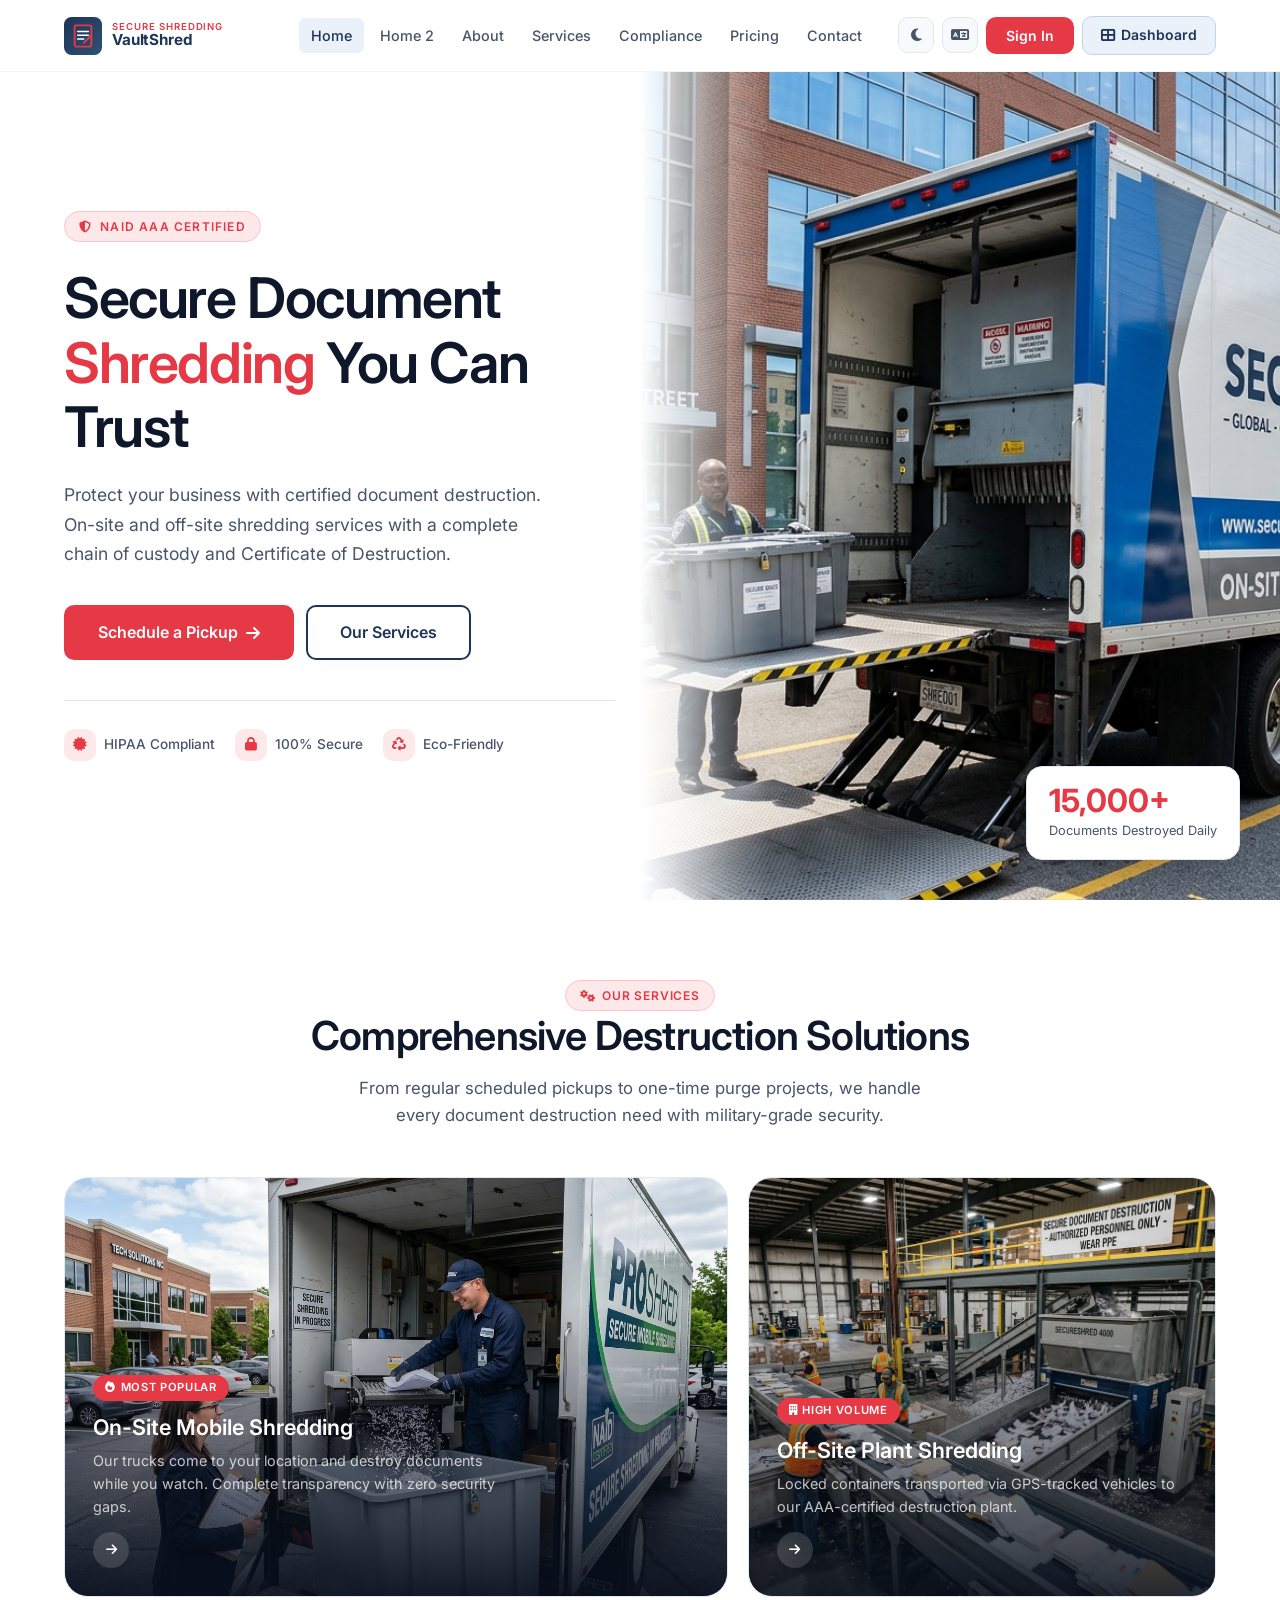
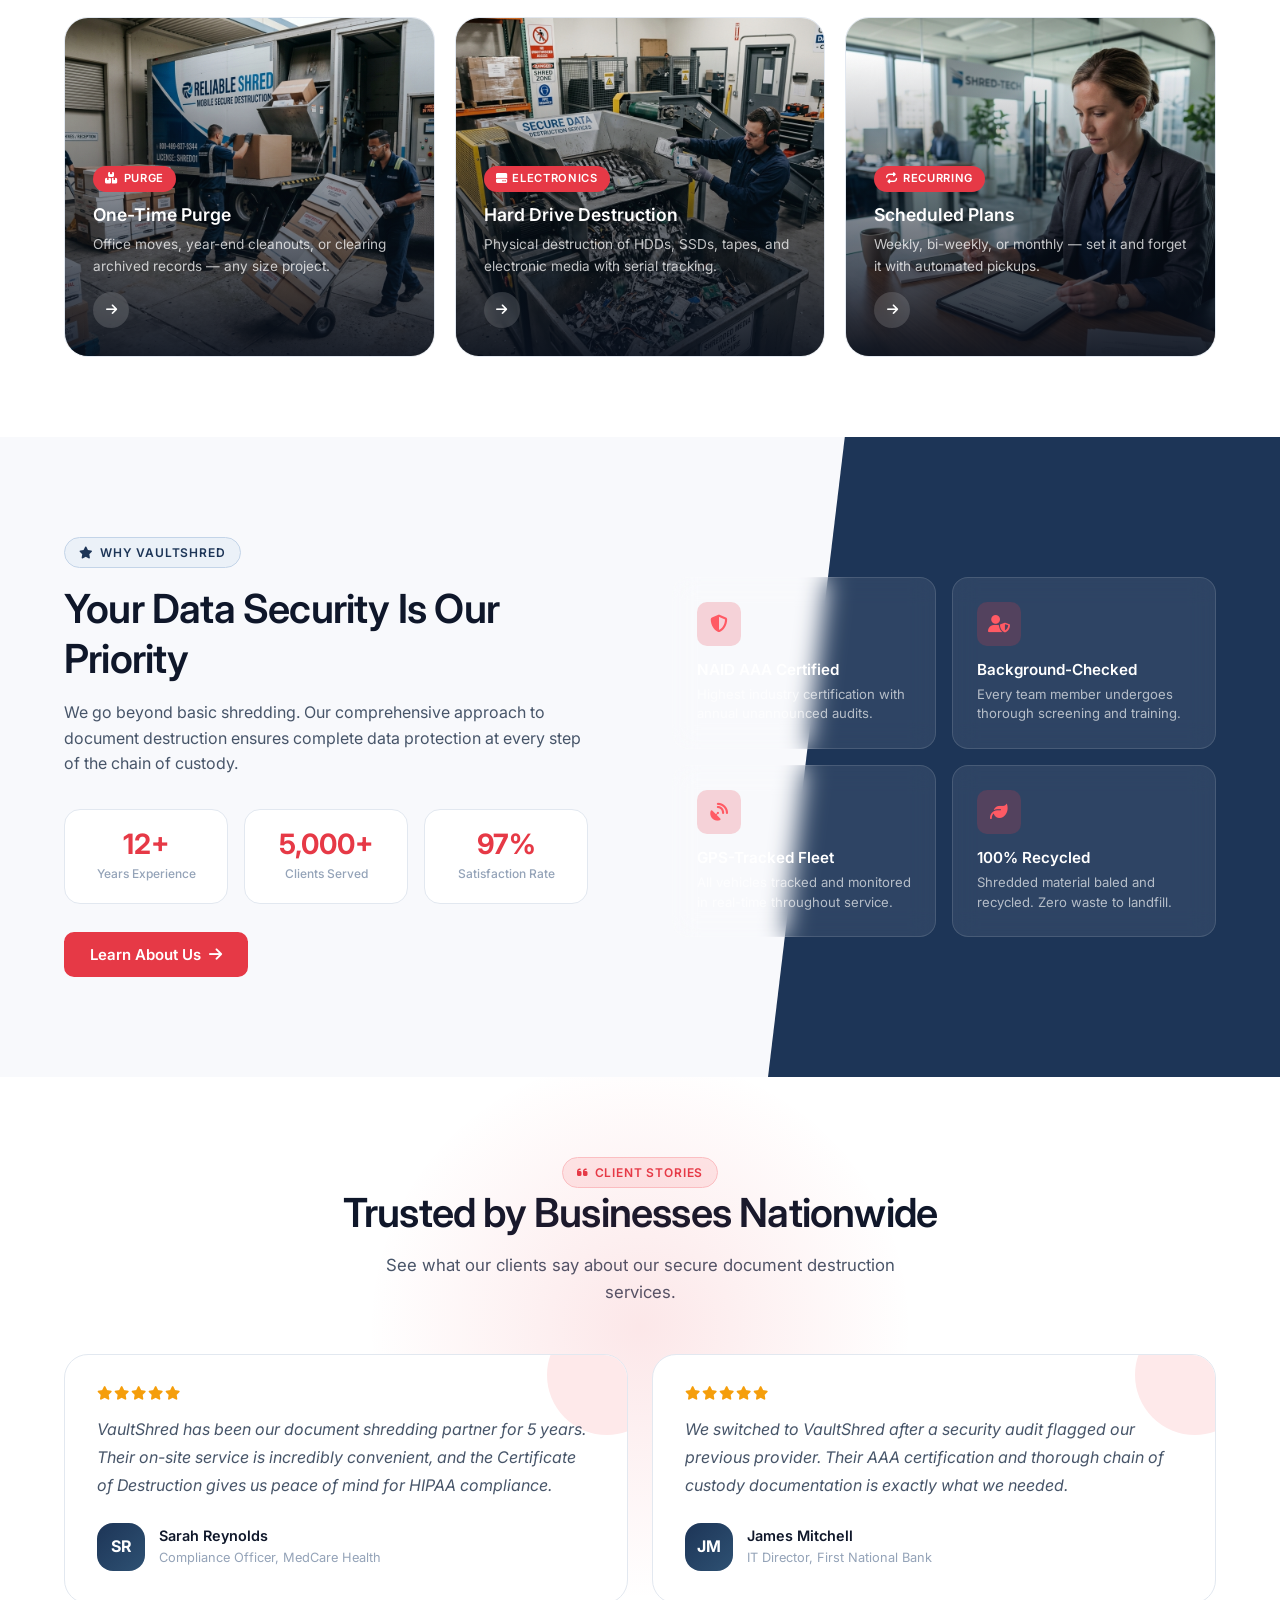
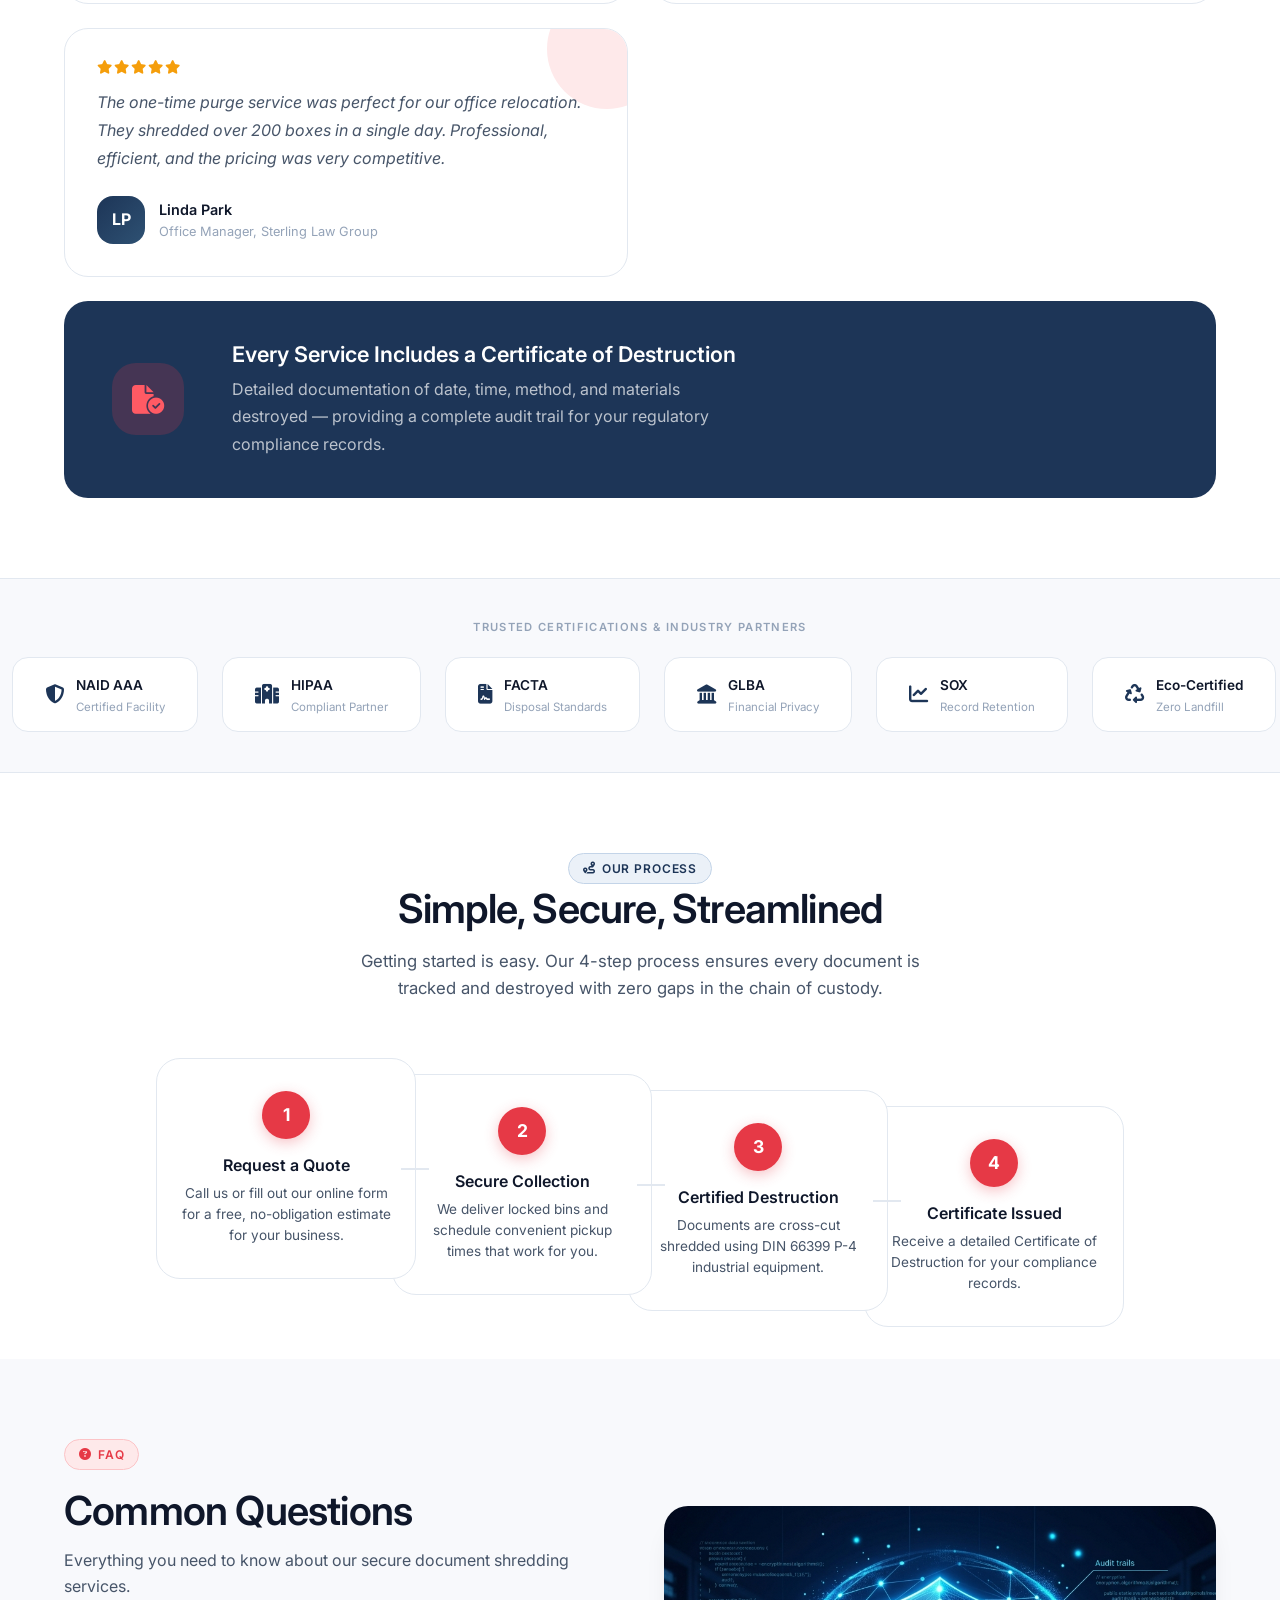
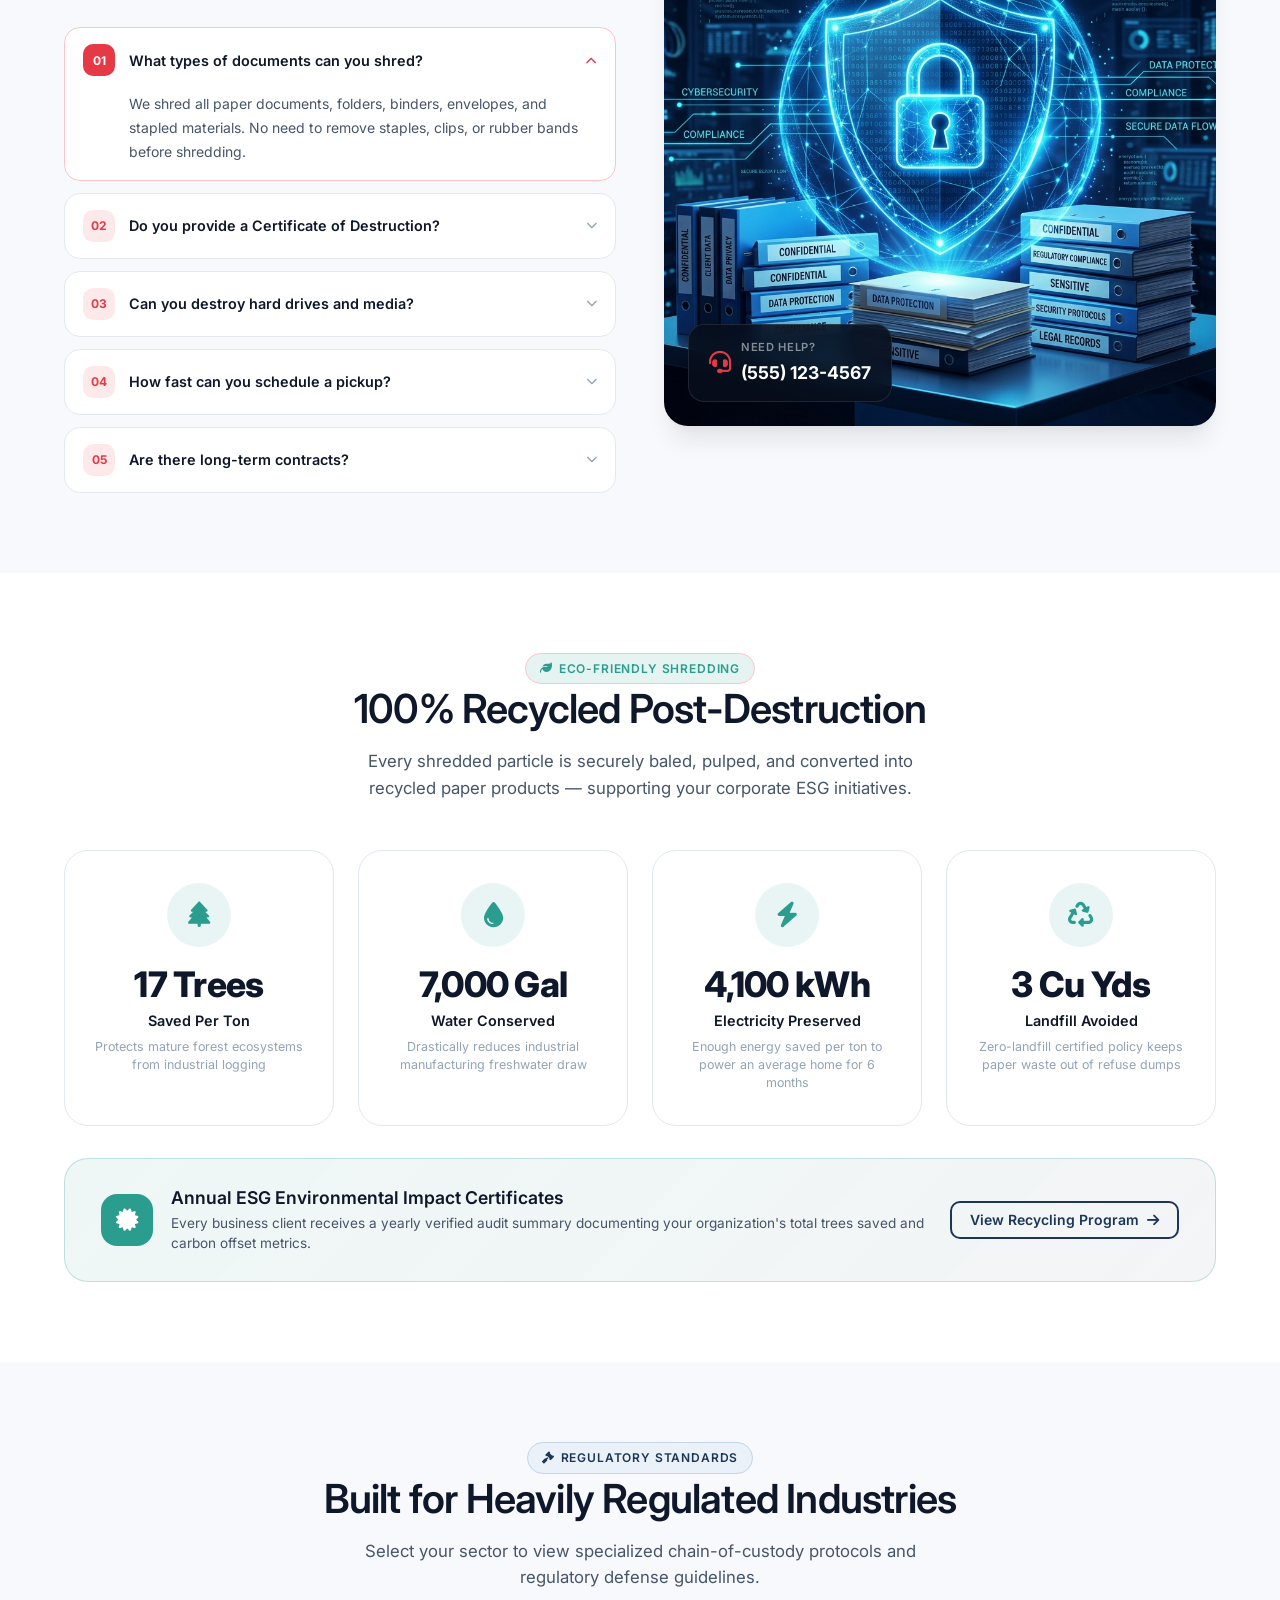
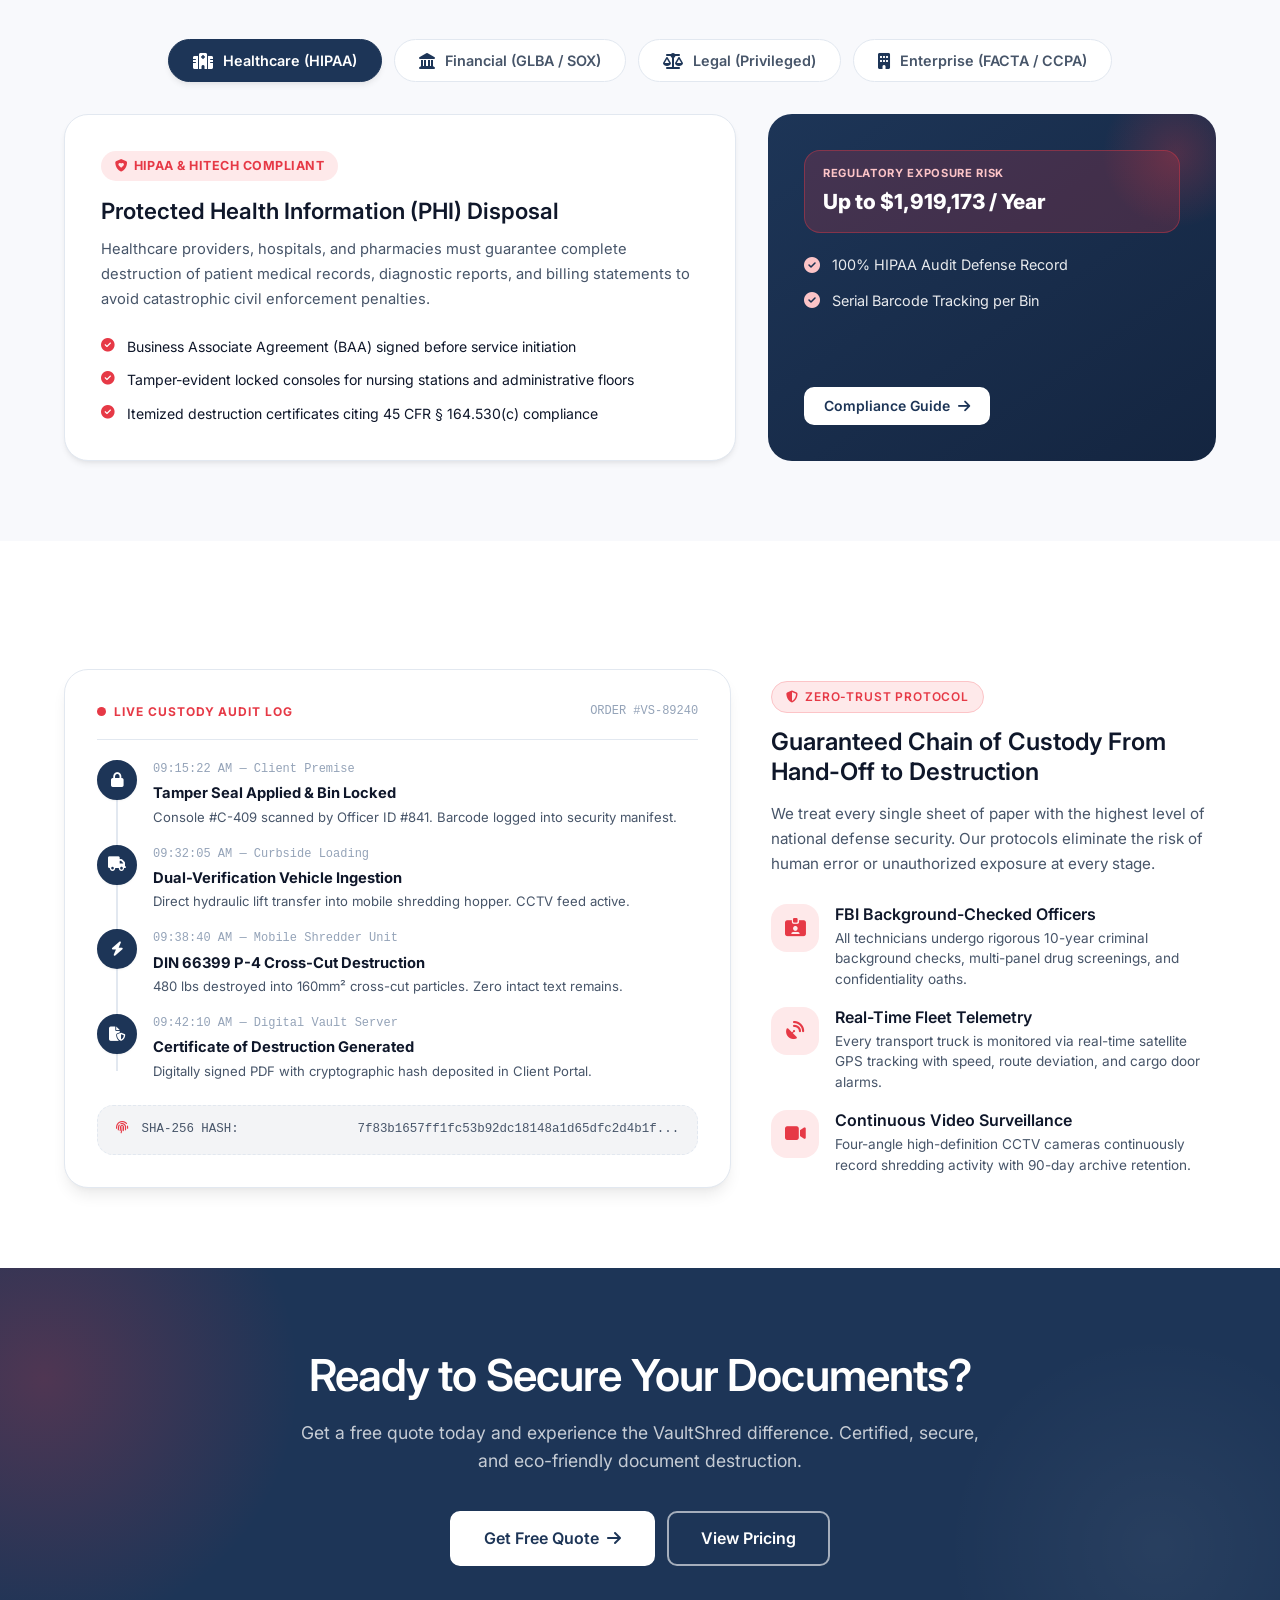
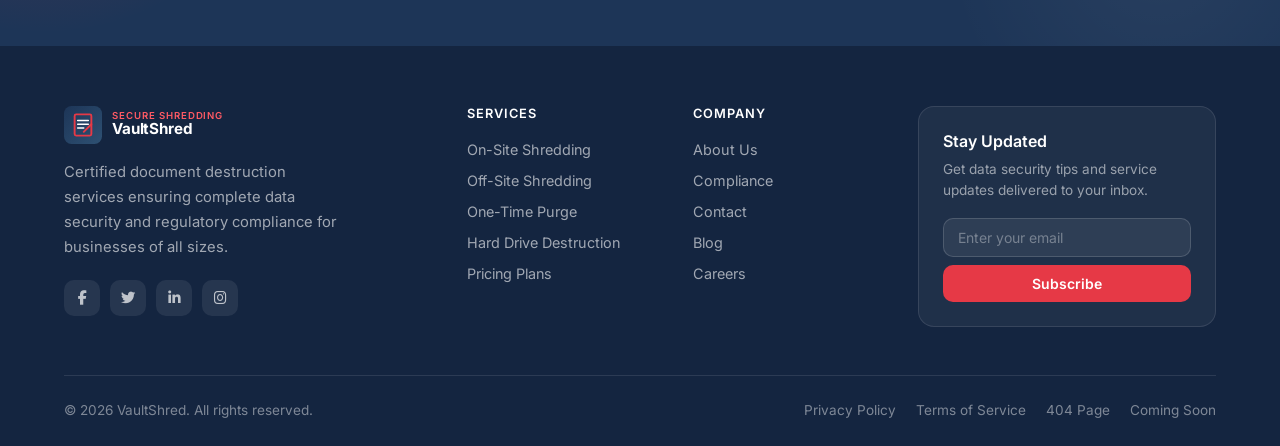
==== index.html @ 2a1e70f1 "first commit" ====
<!DOCTYPE html>
<html lang="en" dir="ltr">
<head>
    <meta charset="UTF-8">
    <meta name="viewport" content="width=device-width, initial-scale=1.0">
    <title>VaultShred — Secure Document Shredding & Destruction Service</title>
    <meta name="description" content="VaultShred provides certified on-site and off-site document shredding and destruction services. HIPAA, FACTA & NAID AAA compliant. Schedule a pickup today.">
    <link rel="icon" href="favicon.svg" type="image/svg+xml">
    <link rel="stylesheet" href="https://cdnjs.cloudflare.com/ajax/libs/font-awesome/6.5.1/css/all.min.css">
    <link rel="stylesheet" href="style.css">
</head>
<body>

<div id="navbar-placeholder"></div>

<!-- ============ HERO SPLIT ============ -->
<section class="hero-split">
    <div class="hero-split-left">
        <span class="hero-eyebrow"><i class="fas fa-shield-halved"></i> NAID AAA Certified</span>
        <h1 class="fade-up">Secure Document <span class="accent">Shredding</span> You Can Trust</h1>
        <p class="fade-up delay-1">Protect your business with certified document destruction. On-site and off-site shredding services with a complete chain of custody and Certificate of Destruction.</p>
        <div class="hero-actions fade-up delay-2">
            <a href="contact.html" class="btn btn-primary btn-lg">Schedule a Pickup <i class="fas fa-arrow-right"></i></a>
            <a href="services.html" class="btn btn-secondary btn-lg">Our Services</a>
        </div>
        <div class="hero-trust-strip fade-up delay-3">
            <div class="trust-item">
                <span class="trust-icon"><i class="fas fa-certificate"></i></span>
                <span>HIPAA Compliant</span>
            </div>
            <div class="trust-item">
                <span class="trust-icon"><i class="fas fa-lock"></i></span>
                <span>100% Secure</span>
            </div>
            <div class="trust-item">
                <span class="trust-icon"><i class="fas fa-recycle"></i></span>
                <span>Eco-Friendly</span>
            </div>
        </div>
    </div>
    <div class="hero-split-right">
        <img src="assets/images/hero-truck.jpg" alt="Secure shredding service truck arriving at business" class="hero-img-main">
        <div class="hero-img-overlay"></div>
        <div class="hero-stat-card scale-in delay-3">
            <div class="stat-num" data-count="15000" data-suffix="+">0</div>
            <div class="stat-label">Documents Destroyed Daily</div>
        </div>
    </div>
</section>

<!-- ============ SECTION 1: BENTO SERVICE GRID ============ -->
<section class="section bento-services">
    <div class="container">
        <div class="section-header fade-up">
            <span class="section-badge"><i class="fas fa-cogs"></i> Our Services</span>
            <h2>Comprehensive Destruction Solutions</h2>
            <p class="section-subtitle">From regular scheduled pickups to one-time purge projects, we handle every document destruction need with military-grade security.</p>
        </div>
        <div class="bento-grid">
            <!-- Large card -->
            <a href="services.html" class="bento-card large fade-up">
                <div class="bento-card-bg"><img src="assets/images/onsite-service.jpg" alt="Mobile shredding truck at client location"></div>
                <div class="bento-card-overlay"></div>
                <div class="bento-card-content">
                    <span class="bento-card-tag"><i class="fas fa-fire"></i> Most Popular</span>
                    <h3>On-Site Mobile Shredding</h3>
                    <p>Our trucks come to your location and destroy documents while you watch. Complete transparency with zero security gaps.</p>
                    <span class="bento-card-arrow"><i class="fas fa-arrow-right"></i></span>
                </div>
            </a>
            <!-- Small card -->
            <a href="services.html" class="bento-card small fade-up delay-1">
                <div class="bento-card-bg"><img src="assets/images/offsite-facility.jpg" alt="Secure off-site shredding facility"></div>
                <div class="bento-card-overlay"></div>
                <div class="bento-card-content">
                    <span class="bento-card-tag"><i class="fas fa-building"></i> High Volume</span>
                    <h3>Off-Site Plant Shredding</h3>
                    <p>Locked containers transported via GPS-tracked vehicles to our AAA-certified destruction plant.</p>
                    <span class="bento-card-arrow"><i class="fas fa-arrow-right"></i></span>
                </div>
            </a>
            <!-- 3 Medium cards -->
            <a href="services.html" class="bento-card medium fade-up">
                <div class="bento-card-bg"><img src="assets/images/one-time-purge.jpg" alt="Large volume document purge"></div>
                <div class="bento-card-overlay"></div>
                <div class="bento-card-content">
                    <span class="bento-card-tag"><i class="fas fa-boxes-stacked"></i> Purge</span>
                    <h3>One-Time Purge</h3>
                    <p>Office moves, year-end cleanouts, or clearing archived records — any size project.</p>
                    <span class="bento-card-arrow"><i class="fas fa-arrow-right"></i></span>
                </div>
            </a>
            <a href="services.html" class="bento-card medium fade-up delay-1">
                <div class="bento-card-bg"><img src="assets/images/hard-drive.jpg" alt="Hard drive physical destruction"></div>
                <div class="bento-card-overlay"></div>
                <div class="bento-card-content">
                    <span class="bento-card-tag"><i class="fas fa-hard-drive"></i> Electronics</span>
                    <h3>Hard Drive Destruction</h3>
                    <p>Physical destruction of HDDs, SSDs, tapes, and electronic media with serial tracking.</p>
                    <span class="bento-card-arrow"><i class="fas fa-arrow-right"></i></span>
                </div>
            </a>
            <a href="services.html" class="bento-card medium fade-up delay-2">
                <div class="bento-card-bg"><img src="assets/images/recurring-plan.jpg" alt="Recurring service plan"></div>
                <div class="bento-card-overlay"></div>
                <div class="bento-card-content">
                    <span class="bento-card-tag"><i class="fas fa-repeat"></i> Recurring</span>
                    <h3>Scheduled Plans</h3>
                    <p>Weekly, bi-weekly, or monthly — set it and forget it with automated pickups.</p>
                    <span class="bento-card-arrow"><i class="fas fa-arrow-right"></i></span>
                </div>
            </a>
        </div>
    </div>
</section>

<!-- ============ SECTION 2: FLOATING FEATURE STRIP ============ -->
<section class="section-lg feature-strip">
    <div class="container">
        <div class="feature-strip-inner">
            <div class="feature-strip-left">
                <span class="section-badge-primary fade-up"><i class="fas fa-star"></i> Why VaultShred</span>
                <h2 class="fade-up" style="margin-top:16px">Your Data Security Is Our Priority</h2>
                <p class="fade-up delay-1">We go beyond basic shredding. Our comprehensive approach to document destruction ensures complete data protection at every step of the chain of custody.</p>
                <div class="feature-counters fade-up delay-2">
                    <div class="feature-counter">
                        <span class="fc-num" data-count="12" data-suffix="+">0</span>
                        <span class="fc-label">Years Experience</span>
                    </div>
                    <div class="feature-counter">
                        <span class="fc-num" data-count="5000" data-suffix="+">0</span>
                        <span class="fc-label">Clients Served</span>
                    </div>
                    <div class="feature-counter">
                        <span class="fc-num" data-count="99" data-suffix="%">0</span>
                        <span class="fc-label">Satisfaction Rate</span>
                    </div>
                </div>
                <a href="about.html" class="btn btn-primary fade-up delay-3" style="margin-top:28px">Learn About Us <i class="fas fa-arrow-right"></i></a>
            </div>
            <div class="feature-strip-right">
                <div class="fs-card fade-up">
                    <div class="fs-card-icon"><i class="fas fa-shield-halved"></i></div>
                    <h4>NAID AAA Certified</h4>
                    <p>Highest industry certification with annual unannounced audits.</p>
                </div>
                <div class="fs-card fade-up delay-1">
                    <div class="fs-card-icon"><i class="fas fa-user-shield"></i></div>
                    <h4>Background-Checked</h4>
                    <p>Every team member undergoes thorough screening and training.</p>
                </div>
                <div class="fs-card fade-up delay-2">
                    <div class="fs-card-icon"><i class="fas fa-satellite-dish"></i></div>
                    <h4>GPS-Tracked Fleet</h4>
                    <p>All vehicles tracked and monitored in real-time throughout service.</p>
                </div>
                <div class="fs-card fade-up delay-3">
                    <div class="fs-card-icon"><i class="fas fa-leaf"></i></div>
                    <h4>100% Recycled</h4>
                    <p>Shredded material baled and recycled. Zero waste to landfill.</p>
                </div>
            </div>
        </div>
    </div>
</section>

<!-- ============ SECTION 3: GLASS TESTIMONIAL CARDS ============ -->
<section class="section glass-testimonials">
    <div class="container">
        <div class="section-header fade-up">
            <span class="section-badge"><i class="fas fa-quote-left"></i> Client Stories</span>
            <h2>Trusted by Businesses Nationwide</h2>
            <p class="section-subtitle">See what our clients say about our secure document destruction services.</p>
        </div>
        <div class="glass-grid">
            <div class="glass-card fade-up">
                <div class="gc-rating"><i class="fas fa-star"></i><i class="fas fa-star"></i><i class="fas fa-star"></i><i class="fas fa-star"></i><i class="fas fa-star"></i></div>
                <p class="gc-text">VaultShred has been our document shredding partner for 5 years. Their on-site service is incredibly convenient, and the Certificate of Destruction gives us peace of mind for HIPAA compliance.</p>
                <div class="gc-author">
                    <div class="gc-avatar">SR</div>
                    <div class="gc-meta">
                        <span class="gc-name">Sarah Reynolds</span>
                        <span class="gc-role">Compliance Officer, MedCare Health</span>
                    </div>
                </div>
            </div>
            <div class="glass-card fade-up delay-1">
                <div class="gc-rating"><i class="fas fa-star"></i><i class="fas fa-star"></i><i class="fas fa-star"></i><i class="fas fa-star"></i><i class="fas fa-star"></i></div>
                <p class="gc-text">We switched to VaultShred after a security audit flagged our previous provider. Their AAA certification and thorough chain of custody documentation is exactly what we needed.</p>
                <div class="gc-author">
                    <div class="gc-avatar">JM</div>
                    <div class="gc-meta">
                        <span class="gc-name">James Mitchell</span>
                        <span class="gc-role">IT Director, First National Bank</span>
                    </div>
                </div>
            </div>
            <div class="glass-card fade-up delay-2">
                <div class="gc-rating"><i class="fas fa-star"></i><i class="fas fa-star"></i><i class="fas fa-star"></i><i class="fas fa-star"></i><i class="fas fa-star"></i></div>
                <p class="gc-text">The one-time purge service was perfect for our office relocation. They shredded over 200 boxes in a single day. Professional, efficient, and the pricing was very competitive.</p>
                <div class="gc-author">
                    <div class="gc-avatar">LP</div>
                    <div class="gc-meta">
                        <span class="gc-name">Linda Park</span>
                        <span class="gc-role">Office Manager, Sterling Law Group</span>
                    </div>
                </div>
            </div>
            <!-- Full-width feature card -->
            <div class="glass-feature-card fade-up delay-3">
                <div class="gfc-icon"><i class="fas fa-file-circle-check"></i></div>
                <div class="gfc-content">
                    <h3>Every Service Includes a Certificate of Destruction</h3>
                    <p>Detailed documentation of date, time, method, and materials destroyed — providing a complete audit trail for your regulatory compliance records.</p>
                </div>
            </div>
        </div>
    </div>
</section>

<!-- ============ SECTION 4: SCROLLING CERTIFICATION TICKER ============ -->
<section class="ticker-section">
    <div class="ticker-label">Trusted Certifications & Industry Partners</div>
    <div class="ticker-track">
        <div class="ticker-item"><i class="fas fa-shield-halved"></i><div><span>NAID AAA</span><span class="ticker-sub">Certified Facility</span></div></div>
        <div class="ticker-item"><i class="fas fa-hospital"></i><div><span>HIPAA</span><span class="ticker-sub">Compliant Partner</span></div></div>
        <div class="ticker-item"><i class="fas fa-file-contract"></i><div><span>FACTA</span><span class="ticker-sub">Disposal Standards</span></div></div>
        <div class="ticker-item"><i class="fas fa-landmark"></i><div><span>GLBA</span><span class="ticker-sub">Financial Privacy</span></div></div>
        <div class="ticker-item"><i class="fas fa-chart-line"></i><div><span>SOX</span><span class="ticker-sub">Record Retention</span></div></div>
        <div class="ticker-item"><i class="fas fa-recycle"></i><div><span>Eco-Certified</span><span class="ticker-sub">Zero Landfill</span></div></div>
        <div class="ticker-item"><i class="fas fa-globe"></i><div><span>CCPA</span><span class="ticker-sub">Privacy Compliance</span></div></div>
        <div class="ticker-item"><i class="fas fa-lock"></i><div><span>DIN 66399</span><span class="ticker-sub">P-4 Cross-Cut</span></div></div>
        <!-- Duplicated for seamless loop -->
        <div class="ticker-item"><i class="fas fa-shield-halved"></i><div><span>NAID AAA</span><span class="ticker-sub">Certified Facility</span></div></div>
        <div class="ticker-item"><i class="fas fa-hospital"></i><div><span>HIPAA</span><span class="ticker-sub">Compliant Partner</span></div></div>
        <div class="ticker-item"><i class="fas fa-file-contract"></i><div><span>FACTA</span><span class="ticker-sub">Disposal Standards</span></div></div>
        <div class="ticker-item"><i class="fas fa-landmark"></i><div><span>GLBA</span><span class="ticker-sub">Financial Privacy</span></div></div>
        <div class="ticker-item"><i class="fas fa-chart-line"></i><div><span>SOX</span><span class="ticker-sub">Record Retention</span></div></div>
        <div class="ticker-item"><i class="fas fa-recycle"></i><div><span>Eco-Certified</span><span class="ticker-sub">Zero Landfill</span></div></div>
        <div class="ticker-item"><i class="fas fa-globe"></i><div><span>CCPA</span><span class="ticker-sub">Privacy Compliance</span></div></div>
        <div class="ticker-item"><i class="fas fa-lock"></i><div><span>DIN 66399</span><span class="ticker-sub">P-4 Cross-Cut</span></div></div>
    </div>
</section>

<!-- ============ SECTION 5: OVERLAPPING PROCESS CARDS ============ -->
<section class="section overlap-process">
    <div class="container">
        <div class="section-header fade-up">
            <span class="section-badge-primary"><i class="fas fa-route"></i> Our Process</span>
            <h2>Simple, Secure, Streamlined</h2>
            <p class="section-subtitle">Getting started is easy. Our 4-step process ensures every document is tracked and destroyed with zero gaps in the chain of custody.</p>
        </div>
        <div class="overlap-grid">
            <div class="overlap-card fade-up">
                <div class="overlap-num">1</div>
                <h4>Request a Quote</h4>
                <p>Call us or fill out our online form for a free, no-obligation estimate for your business.</p>
                <span class="overlap-connector"></span>
            </div>
            <div class="overlap-card fade-up delay-1">
                <div class="overlap-num">2</div>
                <h4>Secure Collection</h4>
                <p>We deliver locked bins and schedule convenient pickup times that work for you.</p>
                <span class="overlap-connector"></span>
            </div>
            <div class="overlap-card fade-up delay-2">
                <div class="overlap-num">3</div>
                <h4>Certified Destruction</h4>
                <p>Documents are cross-cut shredded using DIN 66399 P-4 industrial equipment.</p>
                <span class="overlap-connector"></span>
            </div>
            <div class="overlap-card fade-up delay-3">
                <div class="overlap-num">4</div>
                <h4>Certificate Issued</h4>
                <p>Receive a detailed Certificate of Destruction for your compliance records.</p>
            </div>
        </div>
    </div>
</section>

<!-- ============ SECTION 6: SPLIT FAQ + IMAGE ============ -->
<section class="section split-faq">
    <div class="container">
        <div class="split-faq-grid">
            <div class="split-faq-content slide-left">
                <span class="section-badge"><i class="fas fa-circle-question"></i> FAQ</span>
                <h2 style="margin-top:16px">Common Questions</h2>
                <p>Everything you need to know about our secure document shredding services.</p>
                <div class="split-faq-list">
                    <div class="sfaq-item active">
                        <button class="sfaq-btn" onclick="toggleSFAQ(this)">
                            <span class="sfaq-num">01</span>
                            <span>What types of documents can you shred?</span>
                            <i class="fas fa-chevron-down sfaq-chevron"></i>
                        </button>
                        <div class="sfaq-answer">
                            <div class="sfaq-answer-inner">We shred all paper documents, folders, binders, envelopes, and stapled materials. No need to remove staples, clips, or rubber bands before shredding.</div>
                        </div>
                    </div>
                    <div class="sfaq-item">
                        <button class="sfaq-btn" onclick="toggleSFAQ(this)">
                            <span class="sfaq-num">02</span>
                            <span>Do you provide a Certificate of Destruction?</span>
                            <i class="fas fa-chevron-down sfaq-chevron"></i>
                        </button>
                        <div class="sfaq-answer">
                            <div class="sfaq-answer-inner">Yes! Every service includes a detailed Certificate of Destruction documenting date, time, method, and materials destroyed for your compliance audit trail.</div>
                        </div>
                    </div>
                    <div class="sfaq-item">
                        <button class="sfaq-btn" onclick="toggleSFAQ(this)">
                            <span class="sfaq-num">03</span>
                            <span>Can you destroy hard drives and media?</span>
                            <i class="fas fa-chevron-down sfaq-chevron"></i>
                        </button>
                        <div class="sfaq-answer">
                            <div class="sfaq-answer-inner">Absolutely. We offer physical destruction of hard drives, SSDs, tapes, CDs, and USB drives with serial number tracking and photographic evidence.</div>
                        </div>
                    </div>
                    <div class="sfaq-item">
                        <button class="sfaq-btn" onclick="toggleSFAQ(this)">
                            <span class="sfaq-num">04</span>
                            <span>How fast can you schedule a pickup?</span>
                            <i class="fas fa-chevron-down sfaq-chevron"></i>
                        </button>
                        <div class="sfaq-answer">
                            <div class="sfaq-answer-inner">Recurring clients get same-day or next-day service. New clients are typically serviced within 48 hours of their initial request.</div>
                        </div>
                    </div>
                    <div class="sfaq-item">
                        <button class="sfaq-btn" onclick="toggleSFAQ(this)">
                            <span class="sfaq-num">05</span>
                            <span>Are there long-term contracts?</span>
                            <i class="fas fa-chevron-down sfaq-chevron"></i>
                        </button>
                        <div class="sfaq-answer">
                            <div class="sfaq-answer-inner">No long-term contracts required. All plans are month-to-month with the flexibility to upgrade, downgrade, or cancel at any time with 30 days notice.</div>
                        </div>
                    </div>
                </div>
            </div>
            <div class="split-faq-img slide-right">
                <img src="assets/images/data-security.jpg" alt="Secure data destruction professional">
                <div class="split-faq-img-badge">
                    <i class="fas fa-headset"></i>
                    <div class="sfib-text">
                        <span>Need Help?</span>
                        <strong>(555) 123-4567</strong>
                    </div>
                </div>
            </div>
        </div>
    </div>
</section>

<script>
function toggleSFAQ(btn){const item=btn.closest('.sfaq-item');const active=item.classList.contains('active');document.querySelectorAll('.sfaq-item.active').forEach(i=>i.classList.remove('active'));if(!active)item.classList.add('active');}
</script>

<!-- ============ SECTION 7: SUSTAINABILITY & ECO-METRICS ============ -->
<section class="section eco-dashboard">
    <div class="container">
        <div class="section-header fade-up">
            <span class="section-badge" style="background:rgba(42,157,143,0.12);color:#2a9d8f;"><i class="fas fa-leaf"></i> Eco-Friendly Shredding</span>
            <h2>100% Recycled Post-Destruction</h2>
            <p class="section-subtitle">Every shredded particle is securely baled, pulped, and converted into recycled paper products — supporting your corporate ESG initiatives.</p>
        </div>
        <div class="eco-grid">
            <div class="eco-card fade-up">
                <div class="eco-icon-wrap"><i class="fas fa-tree"></i></div>
                <div class="eco-stat" data-count="17" data-suffix=" Trees">0</div>
                <div class="eco-label">Saved Per Ton</div>
                <div class="eco-subtext">Protects mature forest ecosystems from industrial logging</div>
            </div>
            <div class="eco-card fade-up delay-1">
                <div class="eco-icon-wrap"><i class="fas fa-droplet"></i></div>
                <div class="eco-stat" data-count="7000" data-suffix=" Gal">0</div>
                <div class="eco-label">Water Conserved</div>
                <div class="eco-subtext">Drastically reduces industrial manufacturing freshwater draw</div>
            </div>
            <div class="eco-card fade-up delay-2">
                <div class="eco-icon-wrap"><i class="fas fa-bolt"></i></div>
                <div class="eco-stat" data-count="4100" data-suffix=" kWh">0</div>
                <div class="eco-label">Electricity Preserved</div>
                <div class="eco-subtext">Enough energy saved per ton to power an average home for 6 months</div>
            </div>
            <div class="eco-card fade-up delay-3">
                <div class="eco-icon-wrap"><i class="fas fa-recycle"></i></div>
                <div class="eco-stat" data-count="3" data-suffix=" Cu Yds">0</div>
                <div class="eco-label">Landfill Avoided</div>
                <div class="eco-subtext">Zero-landfill certified policy keeps paper waste out of refuse dumps</div>
            </div>
        </div>
        <div class="eco-banner-card fade-up">
            <div class="eco-banner-left">
                <div class="eco-badge-seal"><i class="fas fa-certificate"></i></div>
                <div class="eco-banner-text">
                    <h4>Annual ESG Environmental Impact Certificates</h4>
                    <p>Every business client receives a yearly verified audit summary documenting your organization's total trees saved and carbon offset metrics.</p>
                </div>
            </div>
            <a href="services.html" class="btn btn-secondary btn-sm" style="flex-shrink:0">View Recycling Program <i class="fas fa-arrow-right"></i></a>
        </div>
    </div>
</section>

<!-- ============ SECTION 8: SECTOR COMPLIANCE MATRIX ============ -->
<section class="section compliance-matrix">
    <div class="container">
        <div class="section-header fade-up">
            <span class="section-badge-primary"><i class="fas fa-gavel"></i> Regulatory Standards</span>
            <h2>Built for Heavily Regulated Industries</h2>
            <p class="section-subtitle">Select your sector to view specialized chain-of-custody protocols and regulatory defense guidelines.</p>
        </div>
        <div class="cm-tabs-nav fade-up">
            <button class="cm-tab-btn active" onclick="switchComplianceTab('healthcare', this)"><i class="fas fa-hospital"></i> Healthcare (HIPAA)</button>
            <button class="cm-tab-btn" onclick="switchComplianceTab('financial', this)"><i class="fas fa-landmark"></i> Financial (GLBA / SOX)</button>
            <button class="cm-tab-btn" onclick="switchComplianceTab('legal', this)"><i class="fas fa-scale-balanced"></i> Legal (Privileged)</button>
            <button class="cm-tab-btn" onclick="switchComplianceTab('corporate', this)"><i class="fas fa-building"></i> Enterprise (FACTA / CCPA)</button>
        </div>
        <div class="cm-panes">
            <!-- Healthcare -->
            <div class="cm-pane active" id="pane-healthcare">
                <div class="cm-details-card fade-up">
                    <span class="cm-badge-tag"><i class="fas fa-shield-heart"></i> HIPAA & HITECH Compliant</span>
                    <h3>Protected Health Information (PHI) Disposal</h3>
                    <p>Healthcare providers, hospitals, and pharmacies must guarantee complete destruction of patient medical records, diagnostic reports, and billing statements to avoid catastrophic civil enforcement penalties.</p>
                    <div class="cm-req-list">
                        <div class="cm-req-item"><i class="fas fa-check-circle"></i><span>Business Associate Agreement (BAA) signed before service initiation</span></div>
                        <div class="cm-req-item"><i class="fas fa-check-circle"></i><span>Tamper-evident locked consoles for nursing stations and administrative floors</span></div>
                        <div class="cm-req-item"><i class="fas fa-check-circle"></i><span>Itemized destruction certificates citing 45 CFR § 164.530(c) compliance</span></div>
                    </div>
                </div>
                <div class="cm-stat-card fade-up delay-1">
                    <div>
                        <div class="cm-risk-warning">
                            <span>Regulatory Exposure Risk</span>
                            <strong>Up to $1,919,173 / Year</strong>
                        </div>
                        <div class="cm-guarantee-point"><i class="fas fa-circle-check"></i><span>100% HIPAA Audit Defense Record</span></div>
                        <div class="cm-guarantee-point"><i class="fas fa-circle-check"></i><span>Serial Barcode Tracking per Bin</span></div>
                    </div>
                    <a href="compliance.html" class="btn btn-white btn-sm" style="margin-top:20px;align-self:flex-start">Compliance Guide <i class="fas fa-arrow-right"></i></a>
                </div>
            </div>
            <!-- Financial -->
            <div class="cm-pane" id="pane-financial">
                <div class="cm-details-card">
                    <span class="cm-badge-tag"><i class="fas fa-vault"></i> GLBA & SOX Safeguards</span>
                    <h3>Non-Public Personal Information (NPI) Shield</h3>
                    <p>Banking institutions, CPA firms, investment funds, and loan agencies are governed by the FTC Safeguards Rule and Sarbanes-Oxley 404 mandates requiring unrecoverable physical data destruction.</p>
                    <div class="cm-req-list">
                        <div class="cm-req-item"><i class="fas fa-check-circle"></i><span>DIN 66399 Level P-4 micro-cross cut shredding equipment</span></div>
                        <div class="cm-req-item"><i class="fas fa-check-circle"></i><span>Scheduled purge cycles aligning with IRS & SEC record retention policies</span></div>
                        <div class="cm-req-item"><i class="fas fa-check-circle"></i><span>Comprehensive digital chain-of-custody logging for annual audit review</span></div>
                    </div>
                </div>
                <div class="cm-stat-card">
                    <div>
                        <div class="cm-risk-warning">
                            <span>FTC Violation Penalties</span>
                            <strong>Up to $100,000 / Violation</strong>
                        </div>
                        <div class="cm-guarantee-point"><i class="fas fa-circle-check"></i><span>Sarbanes-Oxley Section 802 Aligned</span></div>
                        <div class="cm-guarantee-point"><i class="fas fa-circle-check"></i><span>$5M Indemnification Warranty</span></div>
                    </div>
                    <a href="compliance.html" class="btn btn-white btn-sm" style="margin-top:20px;align-self:flex-start">Financial Protocols <i class="fas fa-arrow-right"></i></a>
                </div>
            </div>
            <!-- Legal -->
            <div class="cm-pane" id="pane-legal">
                <div class="cm-details-card">
                    <span class="cm-badge-tag"><i class="fas fa-balance-scale"></i> Attorney-Client Privilege</span>
                    <h3>Litigation & Discovery Document Sanitization</h3>
                    <p>Law practices and corporate counsel offices handle privileged case files, client depositions, and trademark patents that require zero-risk, witnessed destruction on premises.</p>
                    <div class="cm-req-list">
                        <div class="cm-req-item"><i class="fas fa-check-circle"></i><span>Curbside mobile destruction witnessed by paralegal or firm manager</span></div>
                        <div class="cm-req-item"><i class="fas fa-check-circle"></i><span>Strict NDA and confidentiality covenants executed with all security staff</span></div>
                        <div class="cm-req-item"><i class="fas fa-check-circle"></i><span>Disposal aligned with ABA Model Rule 1.6 confidentiality standards</span></div>
                    </div>
                </div>
                <div class="cm-stat-card">
                    <div>
                        <div class="cm-risk-warning">
                            <span>Malpractice & Disbarment Risk</span>
                            <strong>Irreparable Case Waiver</strong>
                        </div>
                        <div class="cm-guarantee-point"><i class="fas fa-circle-check"></i><span>Witnessed On-Site Destruction</span></div>
                        <div class="cm-guarantee-point"><i class="fas fa-circle-check"></i><span>Bonded & Vetted Security Officers</span></div>
                    </div>
                    <a href="compliance.html" class="btn btn-white btn-sm" style="margin-top:20px;align-self:flex-start">Legal Brief <i class="fas fa-arrow-right"></i></a>
                </div>
            </div>
            <!-- Corporate -->
            <div class="cm-pane" id="pane-corporate">
                <div class="cm-details-card">
                    <span class="cm-badge-tag"><i class="fas fa-file-shield"></i> FACTA & Privacy Acts</span>
                    <h3>Consumer Identity Protection & HR Record Purges</h3>
                    <p>Under the FACTA Disposal Rule and CCPA/CPRA, any business that maintains consumer or employee personal records must take reasonable measures to protect against unauthorized access.</p>
                    <div class="cm-req-list">
                        <div class="cm-req-item"><i class="fas fa-check-circle"></i><span>Full personnel file and payroll record destruction schedules</span></div>
                        <div class="cm-req-item"><i class="fas fa-check-circle"></i><span>Annual purge certificates for corporate compliance files</span></div>
                        <div class="cm-req-item"><i class="fas fa-check-circle"></i><span>Secure consoles stationed beside shared office printers and copy machines</span></div>
                    </div>
                </div>
                <div class="cm-stat-card">
                    <div>
                        <div class="cm-risk-warning">
                            <span>Federal Class Action Exposure</span>
                            <strong>$1,000 / Consumer Record</strong>
                        </div>
                        <div class="cm-guarantee-point"><i class="fas fa-circle-check"></i><span>Zero-Gap Custody Transfer</span></div>
                        <div class="cm-guarantee-point"><i class="fas fa-circle-check"></i><span>100% Complete Shredding Guarantee</span></div>
                    </div>
                    <a href="compliance.html" class="btn btn-white btn-sm" style="margin-top:20px;align-self:flex-start">Enterprise Specs <i class="fas fa-arrow-right"></i></a>
                </div>
            </div>
        </div>
    </div>
</section>

<!-- ============ SECTION 9: ZERO-TRUST CHAIN OF CUSTODY ============ -->
<section class="section chain-of-custody">
    <div class="container">
        <div class="coc-grid">
            <div class="coc-feed fade-up">
                <div class="coc-feed-header">
                    <div class="coc-live-badge"><span class="coc-pulse-dot"></span> Live Custody Audit Log</div>
                    <span style="font-family:monospace;font-size:0.75rem;color:var(--text-muted)">ORDER #VS-89240</span>
                </div>
                <div class="coc-timeline">
                    <div class="coc-event complete">
                        <div class="coc-event-dot"><i class="fas fa-lock"></i></div>
                        <div class="coc-event-info">
                            <span class="coc-event-time">09:15:22 AM — Client Premise</span>
                            <div class="coc-event-title">Tamper Seal Applied & Bin Locked</div>
                            <div class="coc-event-desc">Console #C-409 scanned by Officer ID #841. Barcode logged into security manifest.</div>
                        </div>
                    </div>
                    <div class="coc-event complete">
                        <div class="coc-event-dot"><i class="fas fa-truck"></i></div>
                        <div class="coc-event-info">
                            <span class="coc-event-time">09:32:05 AM — Curbside Loading</span>
                            <div class="coc-event-title">Dual-Verification Vehicle Ingestion</div>
                            <div class="coc-event-desc">Direct hydraulic lift transfer into mobile shredding hopper. CCTV feed active.</div>
                        </div>
                    </div>
                    <div class="coc-event complete">
                        <div class="coc-event-dot"><i class="fas fa-bolt"></i></div>
                        <div class="coc-event-info">
                            <span class="coc-event-time">09:38:40 AM — Mobile Shredder Unit</span>
                            <div class="coc-event-title">DIN 66399 P-4 Cross-Cut Destruction</div>
                            <div class="coc-event-desc">480 lbs destroyed into 160mm² cross-cut particles. Zero intact text remains.</div>
                        </div>
                    </div>
                    <div class="coc-event complete">
                        <div class="coc-event-dot"><i class="fas fa-file-shield"></i></div>
                        <div class="coc-event-info">
                            <span class="coc-event-time">09:42:10 AM — Digital Vault Server</span>
                            <div class="coc-event-title">Certificate of Destruction Generated</div>
                            <div class="coc-event-desc">Digitally signed PDF with cryptographic hash deposited in Client Portal.</div>
                        </div>
                    </div>
                </div>
                <div class="coc-hash-box">
                    <span><i class="fas fa-fingerprint" style="margin-right:6px;color:var(--secondary)"></i> SHA-256 HASH:</span>
                    <span>7f83b1657ff1fc53b92dc18148a1d65dfc2d4b1f...</span>
                </div>
            </div>
            <div class="coc-features-box fade-up delay-1">
                <span class="section-badge"><i class="fas fa-shield-halved"></i> Zero-Trust Protocol</span>
                <h3 style="margin-top:14px">Guaranteed Chain of Custody From Hand-Off to Destruction</h3>
                <p>We treat every single sheet of paper with the highest level of national defense security. Our protocols eliminate the risk of human error or unauthorized exposure at every stage.</p>
                <div class="coc-feature-items">
                    <div class="coc-feature-item">
                        <div class="coc-fi-icon"><i class="fas fa-id-card-clip"></i></div>
                        <div class="coc-fi-text">
                            <h4>FBI Background-Checked Officers</h4>
                            <p>All technicians undergo rigorous 10-year criminal background checks, multi-panel drug screenings, and confidentiality oaths.</p>
                        </div>
                    </div>
                    <div class="coc-feature-item">
                        <div class="coc-fi-icon"><i class="fas fa-satellite-dish"></i></div>
                        <div class="coc-fi-text">
                            <h4>Real-Time Fleet Telemetry</h4>
                            <p>Every transport truck is monitored via real-time satellite GPS tracking with speed, route deviation, and cargo door alarms.</p>
                        </div>
                    </div>
                    <div class="coc-feature-item">
                        <div class="coc-fi-icon"><i class="fas fa-video"></i></div>
                        <div class="coc-fi-text">
                            <h4>Continuous Video Surveillance</h4>
                            <p>Four-angle high-definition CCTV cameras continuously record shredding activity with 90-day archive retention.</p>
                        </div>
                    </div>
                </div>
            </div>
        </div>
    </div>
</section>

<script>
function switchComplianceTab(tabId, btn) {
    document.querySelectorAll('.cm-tab-btn').forEach(b => b.classList.remove('active'));
    document.querySelectorAll('.cm-pane').forEach(p => p.classList.remove('active'));
    btn.classList.add('active');
    const target = document.getElementById('pane-' + tabId);
    if (target) target.classList.add('active');
}
</script>

<!-- CTA -->
<section class="cta-section">
    <div class="container">
        <div class="cta-inner fade-up">
            <h2>Ready to Secure Your Documents?</h2>
            <p>Get a free quote today and experience the VaultShred difference. Certified, secure, and eco-friendly document destruction.</p>
            <div class="cta-actions">
                <a href="contact.html" class="btn btn-white btn-lg">Get Free Quote <i class="fas fa-arrow-right"></i></a>
                <a href="pricing.html" class="btn btn-white-outline btn-lg">View Pricing</a>
            </div>
        </div>
    </div>
</section>

<div id="footer-placeholder"></div>

<script src="components.js"></script>
</body>
</html>
---- style.css ----
/* ===================================================
   VAULTSHRED — DOCUMENT SHREDDING & DESTRUCTION SERVICE
   Primary:   #1D3557 (Deep Navy Blue)
   Secondary: #E63946 (Alert Red)
   =================================================== */
@import url('https://fonts.googleapis.com/css2?family=Inter:wght@300;400;500;600;700;800&display=swap');

:root {
    --primary: #1D3557;
    --primary-light: #2E5173;
    --primary-dark: #142540;
    --primary-50: #EBF1F8;
    --primary-100: #C3D4E8;
    --secondary: #E63946;
    --secondary-light: #FF5A64;
    --secondary-dark: #C1121F;
    --secondary-50: #FEE9EA;
    --secondary-100: #FCC4C7;
    --white: #FFFFFF;
    --gray-50: #F8F9FC;
    --gray-100: #F1F4F9;
    --gray-200: #E2E8F0;
    --gray-300: #CBD5E1;
    --gray-400: #94A3B8;
    --gray-500: #64748B;
    --gray-600: #475569;
    --gray-700: #334155;
    --gray-800: #1E293B;
    --gray-900: #0F172A;
    --black: #020617;
    --success: #16A34A;
    --warning: #D97706;
    --danger: #DC2626;
    --info: #0284C7;
    --bg: var(--white);
    --bg-alt: var(--gray-50);
    --bg-card: var(--white);
    --bg-elevated: var(--white);
    --text: var(--gray-900);
    --text-secondary: var(--gray-600);
    --text-muted: var(--gray-400);
    --border: var(--gray-200);
    --border-light: var(--gray-100);
    --shadow-sm: 0 1px 2px rgba(0,0,0,.05);
    --shadow-md: 0 4px 6px -1px rgba(0,0,0,.07), 0 2px 4px -2px rgba(0,0,0,.05);
    --shadow-lg: 0 10px 15px -3px rgba(0,0,0,.08), 0 4px 6px -4px rgba(0,0,0,.05);
    --shadow-xl: 0 20px 25px -5px rgba(0,0,0,.08), 0 8px 10px -6px rgba(0,0,0,.04);
    --container: 1200px;
    --container-pad: 24px;
    --nav-h: 72px;
    --radius-sm: 6px;
    --radius: 10px;
    --radius-lg: 16px;
    --radius-xl: 24px;
    --radius-full: 9999px;
    --ease: cubic-bezier(.4,0,.2,1);
    --dur: .25s;
    --font: 'Inter', -apple-system, BlinkMacSystemFont, 'Segoe UI', sans-serif;
}

.dark {
    color-scheme: dark;
    --bg: #080F1C;
    --bg-alt: #0D1729;
    --bg-card: #111E33;
    --bg-elevated: #172240;
    --primary-50: rgba(29,53,87,0.2);
    --primary-100: rgba(29,53,87,0.35);
    --secondary-50: rgba(230,57,70,0.12);
    --secondary-100: rgba(230,57,70,0.22);
    --text: #F1F5F9;
    --text-secondary: #94A3B8;
    --text-muted: #64748B;
    --border: #1E3355;
    --border-light: rgba(255,255,255,.06);
    --shadow-sm: 0 1px 2px rgba(0,0,0,.4);
    --shadow-md: 0 4px 6px -1px rgba(0,0,0,.5), 0 2px 4px -2px rgba(0,0,0,.4);
    --shadow-lg: 0 10px 15px -3px rgba(0,0,0,.6), 0 4px 6px -4px rgba(0,0,0,.5);
    --shadow-xl: 0 20px 25px -5px rgba(0,0,0,.6), 0 8px 10px -6px rgba(0,0,0,.4);
}

*,*::before,*::after{box-sizing:border-box;margin:0;padding:0}
html{scroll-behavior:smooth;font-size:16px;overflow-x:hidden;width:100%;max-width:100%}
body{font-family:var(--font);background:var(--bg);color:var(--text);line-height:1.6;font-weight:400;-webkit-font-smoothing:antialiased;overflow-x:hidden;width:100%;max-width:100%;transition:background var(--dur) var(--ease),color var(--dur) var(--ease)}
img{max-width:100%;height:auto;display:block}
a{text-decoration:none;color:inherit;transition:color var(--dur) var(--ease)}
ul,ol{list-style:none}
button{cursor:pointer;border:none;background:none;font-family:inherit;font-size:inherit}
input,textarea,select{font-family:inherit;font-size:inherit}
[dir="rtl"]{direction:rtl;text-align:right}

h1,h2,h3,h4,h5,h6,.h1,.h2,.h3,.h4,.h5,.h6{font-weight:600!important;line-height:1.25;color:var(--text)}
h1{font-size:clamp(2rem,5vw,3.25rem);letter-spacing:-0.025em}
h2{font-size:clamp(1.5rem,4vw,2.5rem);letter-spacing:-0.02em}
h3{font-size:clamp(1.125rem,3vw,1.75rem)}
h4{font-size:1.125rem}
p,.paragraph,.section-subtitle{font-weight:400;color:var(--text-secondary)}

.section-badge{display:inline-flex;align-items:center;gap:6px;padding:5px 14px;font-size:.75rem;font-weight:600;text-transform:uppercase;letter-spacing:.07em;color:var(--secondary);background:var(--secondary-50);border:1px solid var(--secondary-100);border-radius:var(--radius-full)}
.dark .section-badge{background:rgba(230,57,70,.12);border-color:rgba(230,57,70,.25)}
.section-badge-primary{display:inline-flex;align-items:center;gap:6px;padding:5px 14px;font-size:.75rem;font-weight:600;text-transform:uppercase;letter-spacing:.07em;color:var(--primary);background:var(--primary-50);border:1px solid var(--primary-100);border-radius:var(--radius-full)}
.dark .section-badge-primary{background:rgba(29,53,87,.25);border-color:rgba(29,53,87,.5);color:#5B8FB9}
.section-subtitle{max-width:640px;margin:0 auto;font-size:1.05rem;color:var(--text-secondary);font-weight:400}

.container{width:100%;max-width:var(--container);margin:0 auto;padding:0 var(--container-pad)}
.section{padding:80px 0}
.section-sm{padding:56px 0}
.section-lg{padding:100px 0}
.text-center{text-align:center}
.text-left{text-align:left}
.w-full{width:100%}
.sr-only{position:absolute;width:1px;height:1px;padding:0;margin:-1px;overflow:hidden;clip:rect(0,0,0,0);white-space:nowrap;border:0}
.d-flex{display:flex;align-items:center}
.flex-center{display:flex;align-items:center;justify-content:center}

/* BUTTONS */
.btn{display:inline-flex;align-items:center;justify-content:center;gap:8px;padding:10px 24px;font-size:.9375rem;font-weight:600;border-radius:var(--radius);border:2px solid transparent;cursor:pointer;transition:all var(--dur) var(--ease);white-space:nowrap;text-decoration:none;line-height:1.4;font-family:var(--font)}
.btn-sm{padding:7px 18px;font-size:.875rem}
.btn-lg{padding:14px 32px;font-size:1rem}
.btn-xl{padding:16px 40px;font-size:1.0625rem}
.btn-primary{background:var(--secondary);color:#fff;border-color:var(--secondary)}
.btn-primary:hover{background:var(--secondary-dark);border-color:var(--secondary-dark);transform:translateY(-1px);box-shadow:0 6px 20px rgba(230,57,70,.35)}
.btn-secondary{background:transparent;color:var(--primary);border-color:var(--primary)}
.btn-secondary:hover{background:var(--primary);color:#fff;transform:translateY(-1px)}
.dark .btn-secondary{color:var(--gray-200);border-color:var(--gray-600)}
.dark .btn-secondary:hover{background:var(--gray-700);border-color:var(--gray-700);color:#fff}
.btn-white{background:#fff;color:var(--primary);border-color:#fff}
.btn-white:hover{background:var(--gray-100);transform:translateY(-1px);box-shadow:0 6px 20px rgba(0,0,0,.15)}
.btn-white-outline{background:transparent;color:#fff;border-color:rgba(255,255,255,.6)}
.btn-white-outline:hover{background:rgba(255,255,255,.15);border-color:#fff}

/* NAVBAR */
.navbar{position:fixed;top:0;left:0;right:0;z-index:1000;height:var(--nav-h);background:var(--bg);border-bottom:1px solid var(--border-light);transition:all var(--dur) var(--ease)}
.navbar.scrolled{box-shadow:var(--shadow-lg);border-bottom-color:var(--border)}
.nav-inner{display:flex;align-items:center;height:100%;max-width:var(--container);margin:0 auto;padding:0 var(--container-pad);gap:24px}
.nav-logo{display:flex;align-items:center;gap:10px;text-decoration:none;flex-shrink:0}
.nav-logo-text{display:flex;flex-direction:column;line-height:1.1}
.brand-top{font-size:.6rem;font-weight:600;letter-spacing:.1em;text-transform:uppercase;color:var(--secondary)}
.brand-bottom{font-size:.95rem;font-weight:700;color:var(--primary);letter-spacing:-0.01em}
.dark .brand-bottom{color:#5B8FB9}
.nav-links{display:flex;align-items:center;gap:4px;margin-left:auto}
[dir="rtl"] .nav-links{margin-left:0;margin-right:auto}
.nav-link{padding:6px 12px;font-size:.9rem;font-weight:500;color:var(--text-secondary);border-radius:var(--radius-sm);transition:all var(--dur) var(--ease)}
.nav-link:hover,.nav-link.active{color:var(--primary);background:var(--primary-50)}
.dark .nav-link:hover,.dark .nav-link.active{color:#5B8FB9;background:rgba(29,53,87,.25)}
.nav-actions{display:flex;align-items:center;gap:8px;flex-shrink:0}
.nav-icon-btn{display:flex;align-items:center;justify-content:center;width:36px;height:36px;border-radius:var(--radius);color:var(--text-secondary);background:var(--bg-alt);border:1px solid var(--border);cursor:pointer;transition:all var(--dur) var(--ease);font-size:.9rem}
.nav-icon-btn:hover{color:var(--primary);border-color:var(--primary);background:var(--primary-50)}
.dark .nav-icon-btn:hover{color:#5B8FB9;border-color:#5B8FB9;background:rgba(29,53,87,.25)}
.btn-nav-dashboard{padding:7px 18px;font-size:.875rem;font-weight:600;background:var(--primary-50);color:var(--primary);border:1px solid var(--primary-100);border-radius:var(--radius);transition:all var(--dur) var(--ease);text-decoration:none;display:inline-flex;align-items:center}
.btn-nav-dashboard:hover,.btn-nav-dashboard.active{background:var(--primary);color:#fff}
.dark .btn-nav-dashboard{background:rgba(29,53,87,.3);border-color:rgba(29,53,87,.5);color:#5B8FB9}
.dark .btn-nav-dashboard:hover{background:var(--primary);color:#fff}
.mobile-menu-btn{display:none;align-items:center;justify-content:center;width:36px;height:36px;border-radius:var(--radius);background:var(--bg-alt);border:1px solid var(--border);color:var(--text);cursor:pointer}
.mobile-menu{display:none;position:fixed;top:var(--nav-h);left:0;right:0;background:var(--bg);padding:16px var(--container-pad) 24px;border-bottom:1px solid var(--border);flex-direction:column;gap:4px;box-shadow:var(--shadow-xl);transform:translateY(-10px);opacity:0;pointer-events:none;transition:all .3s var(--ease);z-index:999}
.mobile-menu.open{transform:translateY(0);opacity:1;pointer-events:auto;display:flex}
.mobile-backdrop{display:none;position:fixed;inset:0;background:rgba(0,0,0,.4);z-index:998;opacity:0;transition:opacity .3s}
.mobile-backdrop.open{display:block;opacity:1}
body.nav-open{overflow:hidden}
.mob-link{padding:10px 14px;font-size:.9375rem;font-weight:500;color:var(--text-secondary);border-radius:var(--radius);transition:all var(--dur) var(--ease)}
.mob-link:hover,.mob-link.active{color:var(--primary);background:var(--primary-50)}
.dark .mob-link:hover,.dark .mob-link.active{color:#5B8FB9;background:rgba(29,53,87,.25)}
.mob-actions{display:flex;flex-direction:column;gap:8px;margin-top:12px;padding-top:12px;border-top:1px solid var(--border)}
.mob-toggles{display:flex;gap:8px;margin-top:8px;padding-top:8px;border-top:1px solid var(--border-light)}
.navbar-spacer{height:var(--nav-h)}

/* FOOTER */
.footer{background:var(--primary-dark);color:rgba(255,255,255,.85);padding-top:60px}
.dark .footer{background:#050B15}
.footer-grid{display:grid;grid-template-columns:2fr 1fr 1fr 1.4fr;gap:48px;padding-bottom:48px;border-bottom:1px solid rgba(255,255,255,.1)}
.footer-brand p{font-size:.925rem;color:rgba(255,255,255,.6);margin-top:16px;line-height:1.7;max-width:280px;font-weight:400}
.footer-logo .brand-top{color:var(--secondary-light)}
.footer-logo .brand-bottom{color:#fff}
.footer-socials{display:flex;gap:10px;margin-top:20px}
.footer-social-link{display:flex;align-items:center;justify-content:center;width:36px;height:36px;border-radius:var(--radius);background:rgba(255,255,255,.08);color:rgba(255,255,255,.7);font-size:.9rem;transition:all var(--dur) var(--ease)}
.footer-social-link:hover{background:var(--secondary);color:#fff;transform:translateY(-2px)}
.footer-col-title{font-size:.8rem;font-weight:600;text-transform:uppercase;letter-spacing:.08em;color:#fff;margin-bottom:16px}
.footer-links{display:flex;flex-direction:column;gap:8px}
.footer-links a{font-size:.9rem;color:rgba(255,255,255,.6);transition:color var(--dur) var(--ease);font-weight:400}
.footer-links a:hover{color:var(--secondary-light)}
.footer-newsletter-card{background:rgba(255,255,255,.05);border:1px solid rgba(255,255,255,.1);border-radius:var(--radius-lg);padding:24px}
.footer-newsletter-title{font-size:1rem;color:#fff;margin-bottom:8px;font-weight:600}
.footer-newsletter-desc{font-size:.85rem;color:rgba(255,255,255,.55);margin-bottom:16px;line-height:1.6;font-weight:400}
.footer-newsletter-form{display:flex;flex-direction:column;gap:8px}
.footer-newsletter-input{padding:10px 14px;border-radius:var(--radius);background:rgba(255,255,255,.07);border:1px solid rgba(255,255,255,.15);color:#fff;font-size:.875rem;outline:none;transition:border-color var(--dur) var(--ease);font-family:var(--font)}
.footer-newsletter-input::placeholder{color:rgba(255,255,255,.35)}
.footer-newsletter-input:focus{border-color:var(--secondary)}
.footer-newsletter-btn{padding:10px;border-radius:var(--radius);background:var(--secondary);color:#fff;font-size:.875rem;font-weight:600;cursor:pointer;border:none;transition:background var(--dur) var(--ease);font-family:var(--font)}
.footer-newsletter-btn:hover{background:var(--secondary-dark)}
.footer-bottom{display:flex;align-items:center;justify-content:space-between;padding:24px 0;gap:16px;flex-wrap:wrap}
.footer-copyright{font-size:.85rem;color:rgba(255,255,255,.45);font-weight:400}
.footer-bottom-links{display:flex;gap:20px}
.footer-bottom-links a{font-size:.85rem;color:rgba(255,255,255,.45);transition:color var(--dur) var(--ease);font-weight:400}
.footer-bottom-links a:hover{color:var(--secondary-light)}

/* BACK TO TOP */
.back-to-top{position:fixed;bottom:32px;right:32px;width:44px;height:44px;border-radius:var(--radius-full);background:var(--secondary);color:#fff;border:none;display:flex;align-items:center;justify-content:center;font-size:1rem;cursor:pointer;opacity:0;transform:translateY(10px);transition:all .3s var(--ease);z-index:900;box-shadow:0 4px 16px rgba(230,57,70,.4)}
[dir="rtl"] .back-to-top{right:auto;left:32px}
.back-to-top.visible{opacity:1;transform:translateY(0)}
.back-to-top:hover{background:var(--secondary-dark);transform:translateY(-3px)}

/* SCROLL ANIMATIONS */
.fade-up{opacity:0;transform:translateY(30px);transition:opacity .6s var(--ease),transform .6s var(--ease)}
.fade-in{opacity:0;transition:opacity .6s var(--ease)}
.scale-in{opacity:0;transform:scale(.96);transition:opacity .6s var(--ease),transform .6s var(--ease)}
.slide-left{opacity:0;transform:translateX(-30px);transition:opacity .6s var(--ease),transform .6s var(--ease)}
.slide-right{opacity:0;transform:translateX(30px);transition:opacity .6s var(--ease),transform .6s var(--ease)}
.fade-up.animate-in,.fade-in.animate-in,.scale-in.animate-in,.slide-left.animate-in,.slide-right.animate-in{opacity:1;transform:none}
.delay-1{transition-delay:.1s}
.delay-2{transition-delay:.2s}
.delay-3{transition-delay:.3s}
.delay-4{transition-delay:.4s}
.delay-5{transition-delay:.5s}

/* HOME 1 HERO SPLIT */
.hero-split{min-height:calc(100vh - var(--nav-h));display:grid;grid-template-columns:1fr 1fr;align-items:center;position:relative;overflow:hidden;background:var(--bg)}
.hero-split-left{padding:80px var(--container-pad) 80px calc(max((100vw - var(--container))/2, 0px) + var(--container-pad));z-index:2}
.hero-eyebrow{display:inline-flex;align-items:center;gap:8px;font-size:.75rem;font-weight:600;text-transform:uppercase;letter-spacing:.1em;color:var(--secondary);background:var(--secondary-50);border:1px solid var(--secondary-100);border-radius:var(--radius-full);padding:5px 14px;margin-bottom:24px}
.dark .hero-eyebrow{background:rgba(230,57,70,.12);border-color:rgba(230,57,70,.25)}
.hero-split-left h1{font-size:clamp(2.2rem,4.5vw,3.5rem);line-height:1.15;font-weight:600!important;color:var(--text);margin-bottom:20px}
.hero-split-left h1 .accent{color:var(--secondary)}
.hero-split-left p{font-size:1.1rem;color:var(--text-secondary);max-width:500px;margin-bottom:36px;line-height:1.7;font-weight:400}
.hero-actions{display:flex;gap:12px;flex-wrap:wrap}
.hero-trust-strip{display:flex;align-items:center;gap:20px;margin-top:40px;padding-top:28px;border-top:1px solid var(--border);flex-wrap:wrap}
.trust-item{display:flex;align-items:center;gap:8px;font-size:.85rem;color:var(--text-secondary);font-weight:500}
.trust-icon{width:32px;height:32px;border-radius:var(--radius);background:var(--secondary-50);color:var(--secondary);display:flex;align-items:center;justify-content:center;font-size:.85rem;flex-shrink:0}
.dark .trust-icon{background:rgba(230,57,70,.12)}
.hero-split-right{position:relative;height:100%;min-height:600px}
.hero-img-main{width:100%;height:100%;object-fit:cover;position:absolute;inset:0}
.hero-img-overlay{position:absolute;inset:0;background:linear-gradient(90deg,var(--bg) 0%,transparent 20%);z-index:1}
.hero-stat-card{position:absolute;bottom:40px;right:40px;z-index:2;background:var(--bg-card);border:1px solid var(--border);border-radius:var(--radius-lg);padding:18px 22px;box-shadow:var(--shadow-xl);min-width:180px}
.hero-stat-card .stat-num{font-size:2rem;font-weight:700;color:var(--secondary);line-height:1}
.hero-stat-card .stat-label{font-size:.8rem;color:var(--text-secondary);margin-top:4px;font-weight:400}

/* STATS BAND */
.stats-band{background:var(--primary);padding:48px 0}
.dark .stats-band{background:#0D1729}
.stats-band-grid{display:grid;grid-template-columns:repeat(4,1fr);gap:40px;text-align:center}
.stat-band-num{font-size:2.5rem;font-weight:700;color:#fff;line-height:1}
.stat-band-label{font-size:.875rem;color:rgba(255,255,255,.65);margin-top:6px;font-weight:400}

/* SERVICES CARDS */
.services-grid-home{display:grid;grid-template-columns:repeat(3,1fr);gap:24px}
.service-card-home{border:1px solid var(--border);border-radius:var(--radius-xl);overflow:hidden;background:var(--bg-card);transition:all .3s var(--ease)}
.service-card-home:hover{transform:translateY(-4px);box-shadow:var(--shadow-xl);border-color:var(--secondary)}
.service-card-img{width:100%;height:200px;object-fit:cover;display:block}
.service-card-body{padding:24px}
.service-card-icon{width:44px;height:44px;border-radius:var(--radius);background:var(--secondary-50);color:var(--secondary);display:flex;align-items:center;justify-content:center;font-size:1.1rem;margin-bottom:16px;flex-shrink:0}
.dark .service-card-icon{background:rgba(230,57,70,.12)}
.service-card-body h3{font-size:1.125rem;font-weight:600!important;margin-bottom:10px;color:var(--text)}
.service-card-body p{font-size:.9rem;color:var(--text-secondary);line-height:1.6;font-weight:400}
.service-card-link{display:inline-flex;align-items:center;gap:6px;font-size:.875rem;font-weight:600;color:var(--secondary);margin-top:16px;transition:gap var(--dur) var(--ease)}
.service-card-link:hover{gap:10px}

/* HOW IT WORKS */
.how-it-works-section{background:var(--bg-alt)}
.steps-timeline{position:relative;display:grid;grid-template-columns:repeat(4,1fr);gap:32px;margin-top:56px}
.steps-timeline::before{content:'';position:absolute;top:40px;left:calc(12.5% + 20px);right:calc(12.5% + 20px);height:2px;background:linear-gradient(90deg,var(--secondary) 0%,var(--primary-light) 100%);z-index:0}
.step-item{text-align:center;position:relative;z-index:1}
.step-circle{width:80px;height:80px;border-radius:var(--radius-full);background:var(--bg-card);border:3px solid var(--secondary);display:flex;align-items:center;justify-content:center;margin:0 auto 20px;font-size:1.5rem;color:var(--secondary);font-weight:700;box-shadow:var(--shadow-md);position:relative}
.step-circle::after{content:'';position:absolute;inset:-6px;border-radius:var(--radius-full);background:var(--secondary-50);z-index:-1}
.dark .step-circle::after{background:rgba(230,57,70,.08)}
.step-item h4{font-size:1rem;font-weight:600!important;margin-bottom:8px;color:var(--text)}
.step-item p{font-size:.875rem;color:var(--text-secondary);line-height:1.6;font-weight:400}

/* WHY US */
.why-us-split{display:grid;grid-template-columns:1fr 1fr;gap:64px;align-items:center}
.why-us-img-wrap{position:relative;border-radius:var(--radius-xl);overflow:hidden;box-shadow:var(--shadow-xl)}
.why-us-img{width:100%;height:500px;object-fit:cover;display:block}
.why-us-badge{position:absolute;top:24px;left:24px;background:var(--secondary);color:#fff;padding:10px 18px;border-radius:var(--radius);font-size:.85rem;font-weight:600}
[dir="rtl"] .why-us-badge{left:auto;right:24px}
.features-list{display:flex;flex-direction:column;gap:20px;margin-top:32px}
.feature-item{display:flex;gap:16px;align-items:flex-start}
.feature-icon{width:44px;height:44px;border-radius:var(--radius);background:var(--primary-50);color:var(--primary);display:flex;align-items:center;justify-content:center;font-size:1.1rem;flex-shrink:0;margin-top:2px}
.dark .feature-icon{background:rgba(29,53,87,.3);color:#5B8FB9}
.feature-item h4{font-size:1rem;font-weight:600!important;margin-bottom:4px;color:var(--text)}
.feature-item p{font-size:.875rem;color:var(--text-secondary);line-height:1.6;font-weight:400}

/* COMPLIANCE STRIP */
.compliance-strip{background:var(--bg-alt);padding:48px 0}
.compliance-strip h3{text-align:center;font-size:1rem;font-weight:600!important;text-transform:uppercase;letter-spacing:.08em;color:var(--text-muted);margin-bottom:28px}
.cert-logos{display:flex;align-items:center;justify-content:center;gap:32px;flex-wrap:wrap}
.cert-badge{display:flex;align-items:center;gap:10px;padding:12px 22px;background:var(--bg-card);border:1px solid var(--border);border-radius:var(--radius-lg);box-shadow:var(--shadow-sm);transition:all var(--dur) var(--ease)}
.cert-badge:hover{border-color:var(--primary);box-shadow:var(--shadow-md);transform:translateY(-2px)}
.cert-badge i{font-size:1.2rem;color:var(--primary)}
.dark .cert-badge i{color:#5B8FB9}
.cert-badge span{font-size:.85rem;font-weight:600;color:var(--text)}

/* TESTIMONIALS */
.testimonials-grid{display:grid;grid-template-columns:repeat(3,1fr);gap:24px;margin-top:48px}
.testimonial-card{background:var(--bg-card);border:1px solid var(--border);border-radius:var(--radius-xl);padding:28px;transition:all .3s var(--ease)}
.testimonial-card:hover{box-shadow:var(--shadow-lg);border-color:var(--primary-100);transform:translateY(-3px)}
.testimonial-quote{font-size:2rem;color:var(--secondary);line-height:1;margin-bottom:12px}
.testimonial-card p{font-size:.9375rem;color:var(--text-secondary);line-height:1.7;font-weight:400;font-style:italic;margin-bottom:20px}
.testimonial-author{display:flex;align-items:center;gap:12px}
.author-avatar{width:44px;height:44px;border-radius:var(--radius-full);background:var(--primary-50);color:var(--primary);display:flex;align-items:center;justify-content:center;font-size:1rem;font-weight:700;flex-shrink:0}
.dark .author-avatar{background:rgba(29,53,87,.3);color:#5B8FB9}
.author-name{font-size:.9rem;font-weight:600;color:var(--text)}
.author-title{font-size:.8rem;color:var(--text-muted);font-weight:400}
.stars{color:#F59E0B;font-size:.8rem;margin-bottom:12px}

/* CTA */
.cta-section{background:var(--primary);position:relative;overflow:hidden;text-align:center;padding:80px 0}
.dark .cta-section{background:#0D1729}
.cta-section::before{content:'';position:absolute;top:-50%;left:-20%;width:600px;height:600px;background:radial-gradient(circle,rgba(230,57,70,.25) 0%,transparent 60%);border-radius:50%}
.cta-section::after{content:'';position:absolute;bottom:-40%;right:-10%;width:500px;height:500px;background:radial-gradient(circle,rgba(255,255,255,.05) 0%,transparent 60%);border-radius:50%}
.cta-inner{position:relative;z-index:1;max-width:700px;margin:0 auto}
.cta-inner h2{font-size:clamp(1.75rem,4vw,2.75rem);color:#fff;margin-bottom:16px;font-weight:600!important}
.cta-inner p{font-size:1.1rem;color:rgba(255,255,255,.75);margin-bottom:36px;font-weight:400}
.cta-actions{display:flex;gap:12px;justify-content:center;flex-wrap:wrap}

/* FAQ */
.faq-grid{display:grid;grid-template-columns:1fr 1fr;gap:24px;margin-top:48px}
.faq-item{border:1px solid var(--border);border-radius:var(--radius-lg);background:var(--bg-card);overflow:hidden;transition:border-color var(--dur) var(--ease)}
.faq-item.active,.faq-item:hover{border-color:var(--primary-100)}
.faq-question{width:100%;display:flex;align-items:center;justify-content:space-between;gap:12px;padding:18px 20px;text-align:left;cursor:pointer;background:none;font-family:var(--font);font-size:.9375rem;font-weight:600;color:var(--text);transition:color var(--dur) var(--ease)}
[dir="rtl"] .faq-question{text-align:right}
.faq-question:hover{color:var(--primary)}
.dark .faq-question:hover{color:#5B8FB9}
.faq-icon{width:28px;height:28px;border-radius:var(--radius-full);background:var(--bg-alt);border:1px solid var(--border);display:flex;align-items:center;justify-content:center;font-size:.7rem;color:var(--text-secondary);flex-shrink:0;transition:all var(--dur) var(--ease)}
.faq-item.active .faq-icon{background:var(--secondary);border-color:var(--secondary);color:#fff;transform:rotate(45deg)}
.faq-answer{max-height:0;overflow:hidden;transition:max-height .4s var(--ease)}
.faq-item.active .faq-answer{max-height:300px}
.faq-answer-inner{padding:0 20px 18px;font-size:.9rem;color:var(--text-secondary);line-height:1.7;font-weight:400}

/* HOME2 HERO */
.hero2{position:relative;min-height:calc(100vh - var(--nav-h));display:flex;align-items:center;overflow:hidden}
.hero2-bg{position:absolute;inset:0;z-index:0}
.hero2-bg img{width:100%;height:100%;object-fit:cover}
.hero2-overlay{position:absolute;inset:0;background:linear-gradient(135deg,rgba(8,15,28,.95) 0%,rgba(29,53,87,.8) 50%,rgba(8,15,28,.7) 100%)}
.hero2-content{position:relative;z-index:2;text-align:center;max-width:900px;margin:0 auto;padding:80px var(--container-pad);width:100%}
.hero2-content h1{font-size:clamp(2.5rem,6vw,4.5rem);color:#fff;line-height:1.1;margin-bottom:24px;font-weight:600!important}
.hero2-content h1 .accent{color:var(--secondary-light)}
.hero2-content p{font-size:1.2rem;color:rgba(255,255,255,.8);max-width:620px;margin:0 auto 40px;line-height:1.7;font-weight:400}
.hero2-badges{display:flex;justify-content:center;gap:16px;flex-wrap:wrap;margin-top:48px}
.hero2-badge{display:flex;align-items:center;gap:8px;padding:8px 18px;background:rgba(255,255,255,.1);border:1px solid rgba(255,255,255,.2);border-radius:var(--radius-full);color:rgba(255,255,255,.9);font-size:.85rem;font-weight:500;backdrop-filter:blur(10px)}
.hero2-badge i{color:var(--secondary-light)}

/* SPLIT INCLUDED SECTION */
.included-section{overflow:hidden}
.included-grid{display:grid;grid-template-columns:1fr 1fr;gap:0;align-items:stretch}
.included-grid.reverse .included-img-pane{order:2}
.included-grid.reverse .included-content-pane{order:1}
.included-img-pane{position:relative;overflow:hidden;min-height:500px}
.included-img-pane img{width:100%;height:100%;object-fit:cover;position:absolute;inset:0;transition:transform .6s var(--ease)}
.included-img-pane:hover img{transform:scale(1.04)}
.included-content-pane{padding:64px 56px;background:var(--bg-alt);display:flex;flex-direction:column;justify-content:center}
.included-check-list{display:flex;flex-direction:column;gap:16px;margin-top:24px}
.check-item{display:flex;align-items:flex-start;gap:12px}
.check-icon{width:22px;height:22px;border-radius:var(--radius-full);background:var(--secondary);color:#fff;display:flex;align-items:center;justify-content:center;font-size:.65rem;flex-shrink:0;margin-top:2px}
.check-item span{font-size:.9375rem;color:var(--text-secondary);line-height:1.5;font-weight:400}

/* PRICING */
.pricing-grid{display:grid;grid-template-columns:repeat(3,1fr);gap:24px;margin-top:56px}
.pricing-card{background:var(--bg-card);border:1px solid var(--border);border-radius:var(--radius-xl);padding:32px;text-align:center;transition:all .3s var(--ease);position:relative}
.pricing-card:hover{transform:translateY(-4px);box-shadow:var(--shadow-xl)}
.pricing-card.popular{border-color:var(--secondary);border-width:2px}
.popular-badge{position:absolute;top:-1px;left:50%;transform:translateX(-50%);background:var(--secondary);color:#fff;font-size:.75rem;font-weight:600;padding:4px 16px;border-radius:0 0 var(--radius) var(--radius);letter-spacing:.04em;white-space:nowrap}
.pricing-name{font-size:1.1rem;font-weight:600;color:var(--text);margin-bottom:8px}
.pricing-desc{font-size:.875rem;color:var(--text-muted);margin-bottom:24px;line-height:1.5;font-weight:400}
.pricing-price{margin-bottom:24px}
.pricing-price .amount{font-size:2.75rem;font-weight:700;color:var(--text);line-height:1}
.pricing-price .period{font-size:.9rem;color:var(--text-muted);font-weight:400}
.pricing-features{text-align:left;margin-bottom:28px;display:flex;flex-direction:column;gap:10px}
[dir="rtl"] .pricing-features{text-align:right}
.pricing-feature{display:flex;align-items:center;gap:10px;font-size:.875rem;color:var(--text-secondary);font-weight:400}
.pricing-feature i{color:var(--success);font-size:.8rem;flex-shrink:0}
.pricing-feature.disabled{opacity:.45;text-decoration:line-through}
.pricing-feature.disabled i{color:var(--text-muted)}

/* PAGE HERO */
.page-hero{background:var(--primary);position:relative;overflow:hidden;padding:80px 0;text-align:center}
.dark .page-hero{background:#0D1729}
.page-hero::before{content:'';position:absolute;top:-30%;right:-10%;width:500px;height:500px;background:radial-gradient(circle,rgba(230,57,70,.2) 0%,transparent 60%);border-radius:50%;pointer-events:none}
.page-hero h1{color:#fff;margin-bottom:16px}
.page-hero p{color:rgba(255,255,255,.75);max-width:600px;margin:0 auto;font-weight:400}
.page-hero-badge{display:inline-flex;align-items:center;gap:6px;background:rgba(255,255,255,.1);border:1px solid rgba(255,255,255,.2);color:rgba(255,255,255,.85);padding:5px 14px;border-radius:var(--radius-full);font-size:.75rem;font-weight:600;text-transform:uppercase;letter-spacing:.07em;margin-bottom:20px}

/* SERVICES PAGE */
.services-full-grid{display:grid;grid-template-columns:repeat(2,1fr);gap:32px}
.service-full-card{background:var(--bg-card);border:1px solid var(--border);border-radius:var(--radius-xl);overflow:hidden;transition:all .3s var(--ease)}
.service-full-card:hover{box-shadow:var(--shadow-xl);border-color:var(--secondary);transform:translateY(-3px)}
.service-full-img{width:100%;height:240px;object-fit:cover;display:block}
.service-full-body{padding:28px}
.service-full-body h3{font-size:1.25rem;font-weight:600!important;margin-bottom:10px}
.service-full-body p{font-size:.9375rem;color:var(--text-secondary);line-height:1.7;margin-bottom:20px;font-weight:400}
.service-tag-list{display:flex;flex-wrap:wrap;gap:8px;margin-bottom:20px}
.service-tag{padding:4px 12px;background:var(--primary-50);color:var(--primary);border-radius:var(--radius-full);font-size:.78rem;font-weight:600}
.dark .service-tag{background:rgba(29,53,87,.3);color:#5B8FB9}
.industries-grid{display:grid;grid-template-columns:repeat(4,1fr);gap:20px;margin-top:48px}
.industry-card{background:var(--bg-card);border:1px solid var(--border);border-radius:var(--radius-lg);padding:24px;text-align:center;transition:all .3s var(--ease)}
.industry-card:hover{border-color:var(--secondary);transform:translateY(-3px);box-shadow:var(--shadow-lg)}
.industry-icon{width:52px;height:52px;border-radius:var(--radius-lg);background:var(--primary-50);color:var(--primary);display:flex;align-items:center;justify-content:center;font-size:1.3rem;margin:0 auto 12px}
.dark .industry-icon{background:rgba(29,53,87,.3);color:#5B8FB9}
.industry-card h4{font-size:.9375rem;font-weight:600!important;color:var(--text)}
.industry-card p{font-size:.8rem;color:var(--text-muted);margin-top:4px;font-weight:400}

/* COMPLIANCE PAGE */
.compliance-regs-grid{display:grid;grid-template-columns:repeat(3,1fr);gap:24px}
.compliance-card{background:var(--bg-card);border:1px solid var(--border);border-radius:var(--radius-xl);padding:28px;transition:all .3s var(--ease)}
.compliance-card:hover{box-shadow:var(--shadow-lg);border-color:var(--primary-100);transform:translateY(-3px)}
.compliance-icon{width:52px;height:52px;border-radius:var(--radius-lg);background:var(--primary-50);color:var(--primary);display:flex;align-items:center;justify-content:center;font-size:1.3rem;margin-bottom:16px}
.dark .compliance-icon{background:rgba(29,53,87,.3);color:#5B8FB9}
.compliance-card h3{font-size:1.1rem;font-weight:600!important;margin-bottom:8px;color:var(--text)}
.compliance-card p{font-size:.9rem;color:var(--text-secondary);line-height:1.6;font-weight:400}
.process-compliance-grid{display:grid;grid-template-columns:1fr 1fr;gap:48px;align-items:center}
.chain-custody-list{display:flex;flex-direction:column;gap:0;margin-top:28px}
.chain-step{display:flex;gap:20px;position:relative}
.chain-step:not(:last-child)::before{content:'';position:absolute;left:19px;top:44px;bottom:-8px;width:2px;background:var(--border)}
[dir="rtl"] .chain-step:not(:last-child)::before{left:auto;right:19px}
.chain-step-num{width:40px;height:40px;border-radius:var(--radius-full);background:var(--secondary);color:#fff;display:flex;align-items:center;justify-content:center;font-weight:700;font-size:.875rem;flex-shrink:0;z-index:1}
.chain-step-content{padding-bottom:24px}
.chain-step-content h4{font-size:1rem;font-weight:600!important;color:var(--text);margin-bottom:4px}
.chain-step-content p{font-size:.875rem;color:var(--text-secondary);line-height:1.6;font-weight:400}

/* ABOUT */
.about-intro-grid{display:grid;grid-template-columns:1fr 1fr;gap:64px;align-items:center}
.about-img-stack{position:relative;padding-bottom:24px;padding-right:24px}
[dir="rtl"] .about-img-stack{padding-right:0;padding-left:24px}
.about-img-main{width:100%;height:440px;object-fit:cover;border-radius:var(--radius-xl);display:block;box-shadow:var(--shadow-xl)}
.about-img-accent{position:absolute;bottom:0;right:0;width:200px;height:160px;object-fit:cover;border-radius:var(--radius-lg);border:4px solid var(--bg);box-shadow:var(--shadow-xl)}
[dir="rtl"] .about-img-accent{right:auto;left:0}
.values-grid{display:grid;grid-template-columns:repeat(3,1fr);gap:24px;margin-top:48px}
.value-card{background:var(--bg-card);border:1px solid var(--border);border-radius:var(--radius-xl);padding:28px;text-align:center;transition:all .3s var(--ease)}
.value-card:hover{border-color:var(--secondary);transform:translateY(-3px);box-shadow:var(--shadow-lg)}
.value-icon{width:60px;height:60px;border-radius:var(--radius-xl);background:var(--secondary-50);color:var(--secondary);display:flex;align-items:center;justify-content:center;font-size:1.4rem;margin:0 auto 16px}
.dark .value-icon{background:rgba(230,57,70,.12)}
.value-card h3{font-size:1.05rem;font-weight:600!important;margin-bottom:8px;color:var(--text)}
.value-card p{font-size:.875rem;color:var(--text-secondary);line-height:1.6;font-weight:400}

/* CONTACT */
.contact-grid{display:grid;grid-template-columns:1fr 1.5fr;gap:48px;align-items:start}
.contact-info-card{background:var(--primary);color:#fff;border-radius:var(--radius-xl);padding:40px;position:relative;overflow:hidden}
.dark .contact-info-card{background:#0D1729;border:1px solid var(--border)}
.contact-info-card::before{content:'';position:absolute;top:-40px;right:-40px;width:200px;height:200px;background:radial-gradient(circle,rgba(230,57,70,.2) 0%,transparent 60%);border-radius:50%;pointer-events:none}
.contact-info-card h2{font-size:1.5rem;color:#fff;margin-bottom:8px}
.contact-info-card > p{color:rgba(255,255,255,.7);font-size:.9375rem;margin-bottom:32px;font-weight:400}
.contact-detail-list{display:flex;flex-direction:column;gap:20px}
.contact-detail{display:flex;align-items:flex-start;gap:14px}
.contact-detail-icon{width:40px;height:40px;border-radius:var(--radius);background:rgba(255,255,255,.1);color:#fff;display:flex;align-items:center;justify-content:center;font-size:.95rem;flex-shrink:0}
.contact-detail-text span{display:block}
.contact-detail-text .detail-label{font-size:.75rem;font-weight:600;text-transform:uppercase;letter-spacing:.05em;color:rgba(255,255,255,.55)}
.contact-detail-text .detail-value{font-size:.9375rem;color:rgba(255,255,255,.9);margin-top:2px;font-weight:400}
.contact-hours{margin-top:32px;padding-top:24px;border-top:1px solid rgba(255,255,255,.1)}
.contact-hours h4{font-size:.85rem;font-weight:600!important;text-transform:uppercase;letter-spacing:.06em;color:rgba(255,255,255,.55);margin-bottom:12px}
.hours-row{display:flex;justify-content:space-between;font-size:.875rem;color:rgba(255,255,255,.75);margin-bottom:6px;font-weight:400}
.contact-form-card{background:var(--bg-card);border:1px solid var(--border);border-radius:var(--radius-xl);padding:40px;box-shadow:var(--shadow-md)}
.form-row{display:grid;grid-template-columns:1fr 1fr;gap:16px}
.form-group{margin-bottom:20px}
.form-label{display:block;font-size:.875rem;font-weight:600;color:var(--text);margin-bottom:6px}
.form-control{width:100%;padding:10px 14px;border:1.5px solid var(--border);border-radius:var(--radius);background:var(--bg);color:var(--text);font-size:.9375rem;outline:none;transition:border-color var(--dur) var(--ease),box-shadow var(--dur) var(--ease);font-family:var(--font)}
.form-control:focus{border-color:var(--primary);box-shadow:0 0 0 3px var(--primary-50)}
.dark .form-control{background:var(--bg-alt)}
.form-control::placeholder{color:var(--text-muted)}
textarea.form-control{resize:vertical;min-height:120px}

/* AUTH */
.auth-page{min-height:100vh;display:flex;flex-direction:column;background:var(--bg-alt)}
.auth-topbar{position:fixed;top:0;left:0;right:0;display:flex;justify-content:flex-end;padding:12px var(--container-pad);z-index:100;gap:8px}
[dir="rtl"] .auth-topbar{justify-content:flex-start}
.auth-main{flex:1;display:flex;align-items:center;justify-content:center;padding:80px var(--container-pad) 40px}
.auth-card{background:var(--bg-card);border:1px solid var(--border);border-radius:var(--radius-xl);padding:40px;width:100%;max-width:460px;box-shadow:var(--shadow-xl);position:relative;overflow:hidden}
.auth-logo{display:flex;align-items:center;gap:10px;margin-bottom:28px;text-decoration:none;justify-content:center}
.auth-header{text-align:center;margin-bottom:28px}
.auth-header h1{font-size:1.625rem;font-weight:600!important;color:var(--text);margin-bottom:6px}
.auth-header p{font-size:.9rem;color:var(--text-secondary);font-weight:400}
.social-login-grid{display:grid;grid-template-columns:repeat(3,1fr);gap:10px;margin-bottom:20px}
.social-btn{display:flex;align-items:center;justify-content:center;height:44px;border-radius:var(--radius);border:1.5px solid var(--border);background:var(--bg);cursor:pointer;transition:all var(--dur) var(--ease)}
.social-btn:hover{border-color:var(--primary);box-shadow:var(--shadow-md);background:var(--bg-alt);transform:translateY(-1px)}
.social-btn svg{width:20px;height:20px}
.divider{display:flex;align-items:center;gap:12px;font-size:.8rem;color:var(--text-muted);margin:20px 0;font-weight:400}
.divider::before,.divider::after{content:'';flex:1;height:1px;background:var(--border)}
.password-wrap{position:relative}
.password-toggle{position:absolute;right:12px;top:50%;transform:translateY(-50%);background:none;border:none;cursor:pointer;color:var(--text-muted);padding:4px;transition:color var(--dur) var(--ease);font-size:.9rem}
.password-toggle:hover{color:var(--primary)}
[dir="rtl"] .password-toggle{right:auto;left:12px}
.password-wrap .form-control{padding-right:44px}
[dir="rtl"] .password-wrap .form-control{padding-right:14px;padding-left:44px}
.auth-options{display:flex;align-items:center;justify-content:space-between;margin-bottom:20px;font-size:.875rem}
.remember-me{display:flex;align-items:center;gap:6px;color:var(--text-secondary);cursor:pointer;font-weight:400}
.remember-me input[type="checkbox"]{accent-color:var(--secondary);width:16px;height:16px;cursor:pointer}
.link-primary{color:var(--secondary);font-weight:600}
.link-primary:hover{color:var(--secondary-dark)}
.auth-switch{text-align:center;margin-top:20px;font-size:.875rem;color:var(--text-secondary);font-weight:400}
.auth-name-row{display:grid;grid-template-columns:1fr 1fr;gap:12px}

/* 404 / FULLSCREEN */
.fullscreen-page{min-height:100vh;display:flex;flex-direction:column;background:var(--bg-alt)}
.fullscreen-topbar{display:flex;align-items:center;justify-content:space-between;padding:16px var(--container-pad);border-bottom:1px solid var(--border);background:var(--bg)}
.fullscreen-content{flex:1;display:flex;align-items:center;justify-content:center;padding:60px var(--container-pad);text-align:center}
.error-illustration{position:relative;width:180px;height:180px;margin:0 auto 32px;display:flex;align-items:center;justify-content:center}
.error-bg-spin{width:100%;height:100%;animation:spin 12s linear infinite;opacity:.25}
@keyframes spin{from{transform:rotate(0deg)}to{transform:rotate(360deg)}}
.error-code{position:absolute;inset:0;display:flex;align-items:center;justify-content:center;font-size:4.5rem;font-weight:800;color:var(--secondary);letter-spacing:-0.04em;line-height:1}
.error-subtitle{font-size:1.5rem;font-weight:600;color:var(--text);margin-bottom:12px}
.error-desc{font-size:1rem;color:var(--text-secondary);max-width:440px;margin:0 auto 36px;line-height:1.7;font-weight:400}
.error-actions{display:flex;gap:12px;justify-content:center;flex-wrap:wrap}

/* COMING SOON */
.countdown-grid{display:flex;gap:16px;justify-content:center;margin:36px 0}
.cd-block{background:var(--bg-card);border:1px solid var(--border);border-radius:var(--radius-lg);padding:20px 24px;min-width:80px;text-align:center;box-shadow:var(--shadow-md)}
.cd-num{font-size:2.5rem;font-weight:700;color:var(--secondary);line-height:1;display:block}
.cd-label{font-size:.75rem;font-weight:600;color:var(--text-muted);text-transform:uppercase;letter-spacing:.08em;margin-top:4px}
.coming-soon-form{display:flex;gap:8px;max-width:440px;margin:0 auto}
.coming-soon-form input{flex:1;padding:12px 16px;border:1.5px solid var(--border);border-radius:var(--radius);background:var(--bg-card);color:var(--text);font-size:.9375rem;outline:none;transition:border-color var(--dur) var(--ease);font-family:var(--font)}
.coming-soon-form input:focus{border-color:var(--secondary)}

/* SECTION HEADER */
.section-header{text-align:center;margin-bottom:48px}
.section-header h2{margin-bottom:14px}
.section-header p{max-width:580px;margin:0 auto;font-size:1.05rem;font-weight:400}

/* DASHBOARD */
.dashboard-layout{display:grid;grid-template-columns:260px 1fr;min-height:calc(100vh - var(--nav-h))}
.dashboard-sidebar{background:var(--bg-card);border-right:1px solid var(--border);padding:28px 0;display:flex;flex-direction:column}
[dir="rtl"] .dashboard-sidebar{border-right:none;border-left:1px solid var(--border)}
.sidebar-welcome{padding:0 24px 24px;border-bottom:1px solid var(--border)}
.sidebar-welcome h4{font-size:.95rem;font-weight:600!important;color:var(--text);margin-bottom:2px}
.sidebar-welcome p{font-size:.8rem;color:var(--text-muted);font-weight:400}
.sidebar-nav{flex:1;padding:16px 12px;display:flex;flex-direction:column;gap:2px}
.sidebar-link{display:flex;align-items:center;gap:12px;padding:10px 16px;font-size:.9rem;font-weight:500;color:var(--text-secondary);border-radius:var(--radius);transition:all var(--dur) var(--ease);cursor:pointer;text-decoration:none}
.sidebar-link:hover{color:var(--primary);background:var(--primary-50)}
.dark .sidebar-link:hover{color:#5B8FB9;background:rgba(29,53,87,.25)}
.sidebar-link.active{color:var(--secondary);background:var(--secondary-50);font-weight:600}
.dark .sidebar-link.active{background:rgba(230,57,70,.12)}
.sidebar-link i{width:20px;text-align:center;font-size:.9rem;flex-shrink:0}
.sidebar-footer{padding:16px 12px;border-top:1px solid var(--border)}
.sidebar-link.logout{color:var(--danger)}
.sidebar-link.logout:hover{background:rgba(220,38,38,.08)}
.dashboard-main{padding:32px;background:var(--bg-alt);overflow-y:auto}
.dash-topbar{display:flex;align-items:center;justify-content:space-between;margin-bottom:32px;gap:16px;flex-wrap:wrap}
.dash-topbar h1{font-size:1.5rem;font-weight:600!important}
.dash-topbar-right{display:flex;align-items:center;gap:12px}
.notification-btn{position:relative;width:40px;height:40px;border-radius:var(--radius);background:var(--bg-card);border:1px solid var(--border);display:flex;align-items:center;justify-content:center;color:var(--text-secondary);cursor:pointer;transition:all var(--dur) var(--ease)}
.notification-btn:hover{border-color:var(--primary);color:var(--primary)}
.notification-dot{position:absolute;top:8px;right:8px;width:8px;height:8px;border-radius:50%;background:var(--secondary);border:2px solid var(--bg-card)}
[dir="rtl"] .notification-dot{right:auto;left:8px}
.profile-btn{display:flex;align-items:center;gap:10px;padding:6px 12px 6px 6px;border-radius:var(--radius);background:var(--bg-card);border:1px solid var(--border);cursor:pointer;transition:all var(--dur) var(--ease)}
.profile-btn:hover{border-color:var(--primary)}
.profile-avatar{width:32px;height:32px;border-radius:var(--radius-sm);background:var(--primary);color:#fff;display:flex;align-items:center;justify-content:center;font-size:.8rem;font-weight:700}
.profile-name{font-size:.85rem;font-weight:600;color:var(--text)}
.metrics-grid{display:grid;grid-template-columns:repeat(4,1fr);gap:20px;margin-bottom:32px}
.metric-card{background:var(--bg-card);border:1px solid var(--border);border-radius:var(--radius-lg);padding:20px;transition:all .3s var(--ease)}
.metric-card:hover{box-shadow:var(--shadow-md);transform:translateY(-2px)}
.metric-top{display:flex;align-items:center;justify-content:space-between;margin-bottom:12px}
.metric-icon{width:40px;height:40px;border-radius:var(--radius);display:flex;align-items:center;justify-content:center;font-size:1rem}
.metric-icon.primary{background:var(--primary-50);color:var(--primary)}
.dark .metric-icon.primary{background:rgba(29,53,87,.3);color:#5B8FB9}
.metric-icon.secondary{background:var(--secondary-50);color:var(--secondary)}
.dark .metric-icon.secondary{background:rgba(230,57,70,.12)}
.metric-icon.success{background:rgba(22,163,74,.1);color:var(--success)}
.metric-icon.warning{background:rgba(217,119,6,.1);color:var(--warning)}
.metric-trend{font-size:.75rem;font-weight:600;padding:2px 8px;border-radius:var(--radius-full)}
.metric-trend.up{color:var(--success);background:rgba(22,163,74,.1)}
.metric-trend.down{color:var(--danger);background:rgba(220,38,38,.1)}
.metric-value{font-size:1.75rem;font-weight:700;color:var(--text);line-height:1;margin-bottom:4px}
.metric-label{font-size:.8rem;color:var(--text-muted);font-weight:400}
.dash-grid{display:grid;grid-template-columns:1fr 1fr;gap:24px}
.dash-card{background:var(--bg-card);border:1px solid var(--border);border-radius:var(--radius-lg);padding:24px}
.dash-card-header{display:flex;align-items:center;justify-content:space-between;margin-bottom:20px}
.dash-card-header h3{font-size:1.05rem;font-weight:600!important}
.dash-card-link{font-size:.8rem;font-weight:600;color:var(--secondary)}
.dash-table{width:100%}
.dash-table th{text-align:left;font-size:.75rem;font-weight:600;text-transform:uppercase;letter-spacing:.05em;color:var(--text-muted);padding:8px 0;border-bottom:1px solid var(--border)}
[dir="rtl"] .dash-table th{text-align:right}
.dash-table td{padding:12px 0;font-size:.875rem;color:var(--text-secondary);border-bottom:1px solid var(--border-light);font-weight:400}
.dash-table tr:last-child td{border-bottom:none}
.status-badge{display:inline-flex;align-items:center;gap:4px;padding:3px 10px;border-radius:var(--radius-full);font-size:.75rem;font-weight:600}
.status-badge.completed{background:rgba(22,163,74,.1);color:var(--success)}
.status-badge.pending{background:rgba(217,119,6,.1);color:var(--warning)}
.status-badge.scheduled{background:var(--primary-50);color:var(--primary)}
.dark .status-badge.scheduled{background:rgba(29,53,87,.3);color:#5B8FB9}
.status-badge.active{background:rgba(2,132,199,.1);color:var(--info)}
.service-plan-card{display:flex;align-items:center;justify-content:space-between;padding:16px;border:1px solid var(--border);border-radius:var(--radius);margin-bottom:12px;transition:all var(--dur) var(--ease)}
.service-plan-card:hover{border-color:var(--primary-100);box-shadow:var(--shadow-sm)}
.plan-info h4{font-size:.9375rem;font-weight:600!important;color:var(--text);margin-bottom:2px}
.plan-info p{font-size:.8rem;color:var(--text-muted);font-weight:400}
.quick-action-grid{display:grid;grid-template-columns:1fr 1fr;gap:12px;margin-top:12px}
.quick-action-btn{display:flex;align-items:center;gap:10px;padding:14px;border:1px solid var(--border);border-radius:var(--radius);cursor:pointer;transition:all var(--dur) var(--ease);background:var(--bg);color:var(--text);font-weight:500;font-size:.85rem}
.quick-action-btn:hover{border-color:var(--secondary);color:var(--secondary);background:var(--secondary-50)}
.dark .quick-action-btn:hover{background:rgba(230,57,70,.08)}
.quick-action-btn i{font-size:1rem}

/* RESPONSIVE 1024px */
@media(max-width:1024px){
    :root{--container-pad:20px}
    .hero-split-left{padding:60px 20px}
    .steps-timeline{grid-template-columns:repeat(2,1fr)}
    .steps-timeline::before{display:none}
    .services-grid-home{grid-template-columns:repeat(2,1fr)}
    .why-us-split{grid-template-columns:1fr;gap:40px}
    .why-us-img{height:360px}
    .testimonials-grid{grid-template-columns:repeat(2,1fr)}
    .footer-grid{grid-template-columns:1fr 1fr;gap:32px}
    .stats-band-grid{grid-template-columns:repeat(2,1fr);gap:32px}
    .pricing-grid{grid-template-columns:repeat(2,1fr)}
    .services-full-grid{grid-template-columns:1fr}
    .industries-grid{grid-template-columns:repeat(2,1fr)}
    .compliance-regs-grid{grid-template-columns:repeat(2,1fr)}
    .process-compliance-grid{grid-template-columns:1fr;gap:40px}
    .about-intro-grid{grid-template-columns:1fr;gap:40px}
    .values-grid{grid-template-columns:repeat(2,1fr)}
    .contact-grid{grid-template-columns:1fr}
    .contact-info-card{padding:28px}
    .contact-form-card{padding:28px}
    .included-grid{grid-template-columns:1fr}
    .included-img-pane{min-height:300px}
    .included-img-pane img{position:relative;height:300px;object-fit:cover}
    .included-content-pane{padding:40px 32px}
    .faq-grid{grid-template-columns:1fr}
    .dashboard-layout{grid-template-columns:1fr}
    .dashboard-sidebar{display:none}
    .dashboard-main{padding:24px 16px}
    .metrics-grid{grid-template-columns:repeat(2,1fr)}
    .dash-grid{grid-template-columns:1fr}
}

/* RESPONSIVE 768px */
@media(max-width:768px){
    :root{--nav-h:64px;--container-pad:16px}
    .nav-links,.btn-nav-dashboard{display:none}
    .mobile-menu-btn{display:flex}
    .hero-split{grid-template-columns:1fr}
    .hero-split-left{padding:60px 16px 40px}
    .hero-split-right{display:none}
    .hero-actions{flex-direction:column;align-items:flex-start}
    .hero2-content{padding:60px 16px}
    .hero2-badges{flex-direction:column;align-items:center}
    .stats-band-grid{grid-template-columns:repeat(2,1fr);gap:24px}
    .services-grid-home{grid-template-columns:1fr}
    .steps-timeline{grid-template-columns:1fr;gap:24px}
    .testimonials-grid{grid-template-columns:1fr}
    .pricing-grid{grid-template-columns:1fr}
    .industries-grid{grid-template-columns:repeat(2,1fr)}
    .compliance-regs-grid{grid-template-columns:1fr}
    .values-grid{grid-template-columns:1fr}
    .form-row{grid-template-columns:1fr}
    .auth-name-row{grid-template-columns:1fr}
    .footer-grid{grid-template-columns:1fr;gap:28px}
    .footer-bottom{flex-direction:column;text-align:center}
    .footer-bottom-links{flex-wrap:wrap;justify-content:center}
    .coming-soon-form{flex-direction:column}
    .countdown-grid{gap:12px}
    .cd-block{min-width:64px;padding:14px 16px}
    .cd-num{font-size:2rem}
    .cert-logos{gap:12px}
    .section{padding:56px 0}
    .section-lg{padding:72px 0}
    .cta-section{padding:56px 0}
    .page-hero{padding:56px 0}
    .included-content-pane{padding:28px 16px}
    .contact-form-card{padding:24px 16px}
    .contact-info-card{padding:24px 16px}
    .auth-card{padding:28px 20px}
    .cta-actions{flex-direction:column;align-items:center}
    .contact-grid{grid-template-columns:1fr}
    .metrics-grid{grid-template-columns:1fr 1fr}
    .quick-action-grid{grid-template-columns:1fr}
}

/* RESPONSIVE 360px */
@media(max-width:390px){
    :root{--container-pad:12px}
    .btn-xl,.btn-lg{padding:12px 20px;font-size:.9rem}
    .hero-actions .btn{width:100%;justify-content:center}
    .auth-card{padding:24px 16px}
    .industries-grid{grid-template-columns:1fr}
    .stats-band-grid{grid-template-columns:1fr;gap:20px}
    .social-login-grid{grid-template-columns:1fr}
    .metrics-grid{grid-template-columns:1fr}
}

/* =============================================
   HOME 1 — SECTION 1: BENTO SERVICE GRID
   ============================================= */
.bento-services{background:var(--bg);position:relative}
.bento-grid{display:grid;grid-template-columns:repeat(12,1fr);grid-template-rows:auto auto;gap:20px}
.bento-card{border-radius:var(--radius-xl);overflow:hidden;position:relative;transition:all .4s var(--ease);cursor:pointer;border:1px solid var(--border)}
.bento-card:hover{transform:translateY(-6px);box-shadow:var(--shadow-xl)}
.bento-card.large{grid-column:span 7;min-height:420px}
.bento-card.small{grid-column:span 5;min-height:420px}
.bento-card.medium{grid-column:span 4;min-height:340px}
.bento-card-bg{position:absolute;inset:0;z-index:0}
.bento-card-bg img{width:100%;height:100%;object-fit:cover;transition:transform .6s var(--ease)}
.bento-card:hover .bento-card-bg img{transform:scale(1.06)}
.bento-card-overlay{position:absolute;inset:0;z-index:1}
.bento-card.large .bento-card-overlay{background:linear-gradient(180deg,transparent 30%,rgba(8,15,28,.92) 100%)}
.bento-card.small .bento-card-overlay{background:linear-gradient(180deg,transparent 20%,rgba(8,15,28,.88) 100%)}
.bento-card.medium .bento-card-overlay{background:linear-gradient(180deg,transparent 10%,rgba(8,15,28,.9) 100%)}
.bento-card-content{position:absolute;bottom:0;left:0;right:0;padding:28px;z-index:2;color:#fff}
.bento-card-tag{display:inline-flex;align-items:center;gap:5px;padding:4px 12px;background:var(--secondary);color:#fff;border-radius:var(--radius-full);font-size:.7rem;font-weight:600;text-transform:uppercase;letter-spacing:.06em;margin-bottom:12px}
.bento-card-content h3{font-size:1.35rem;font-weight:600!important;color:#fff;margin-bottom:8px;line-height:1.3}
.bento-card.medium .bento-card-content h3{font-size:1.1rem}
.bento-card-content p{font-size:.9rem;color:rgba(255,255,255,.75);line-height:1.6;font-weight:400;max-width:420px}
.bento-card.medium .bento-card-content p{font-size:.85rem}
.bento-card-arrow{display:inline-flex;align-items:center;justify-content:center;width:36px;height:36px;border-radius:var(--radius-full);background:rgba(255,255,255,.15);color:#fff;font-size:.8rem;margin-top:14px;transition:all .3s var(--ease);backdrop-filter:blur(6px)}
.bento-card:hover .bento-card-arrow{background:var(--secondary);transform:translateX(4px)}

/* HOME 1 — SECTION 2: FLOATING FEATURE STRIP */
.feature-strip{background:var(--bg-alt);position:relative;overflow:hidden}
.feature-strip::before{content:'';position:absolute;top:0;right:0;width:40%;height:100%;background:var(--primary);clip-path:polygon(15% 0,100% 0,100% 100%,0 100%);z-index:0}
.dark .feature-strip::before{background:#0D1729}
.feature-strip-inner{position:relative;z-index:1;display:grid;grid-template-columns:1fr 1fr;gap:64px;align-items:center}
.feature-strip-left{padding-right:20px}
.feature-strip-left h2{margin-bottom:16px}
.feature-strip-left>p{margin-bottom:32px}
.feature-counters{display:grid;grid-template-columns:repeat(3,1fr);gap:16px;margin-top:32px}
.feature-counter{padding:20px;background:var(--bg-card);border:1px solid var(--border);border-radius:var(--radius-lg);text-align:center;transition:all .3s var(--ease)}
.feature-counter:hover{border-color:var(--secondary);transform:translateY(-3px);box-shadow:var(--shadow-md)}
.feature-counter .fc-num{font-size:1.75rem;font-weight:700;color:var(--secondary);line-height:1;display:block}
.feature-counter .fc-label{font-size:.75rem;color:var(--text-muted);margin-top:6px;font-weight:500;display:block}
.feature-strip-right{display:grid;grid-template-columns:1fr 1fr;gap:16px}
.fs-card{background:rgba(255,255,255,.08);backdrop-filter:blur(12px);border:1px solid rgba(255,255,255,.12);border-radius:var(--radius-lg);padding:24px;transition:all .3s var(--ease)}
.fs-card:hover{background:rgba(255,255,255,.14);transform:translateY(-3px);border-color:rgba(255,255,255,.25)}
.fs-card-icon{width:44px;height:44px;border-radius:var(--radius);background:rgba(230,57,70,.2);color:var(--secondary-light);display:flex;align-items:center;justify-content:center;font-size:1.1rem;margin-bottom:14px}
.fs-card h4{font-size:.95rem;font-weight:600!important;color:#fff;margin-bottom:6px}
.fs-card p{font-size:.82rem;color:rgba(255,255,255,.65);line-height:1.5;font-weight:400}

/* HOME 1 — SECTION 3: GLASS TESTIMONIAL CARDS */
.glass-testimonials{position:relative;overflow:hidden}
.glass-testimonials::before{content:'';position:absolute;top:-100px;left:50%;transform:translateX(-50%);width:700px;height:700px;background:radial-gradient(circle,rgba(230,57,70,.12) 0%,transparent 55%);border-radius:50%;pointer-events:none}
.dark .glass-testimonials::before{background:radial-gradient(circle,rgba(230,57,70,.08) 0%,transparent 55%)}
.glass-grid{display:grid;grid-template-columns:1fr 1fr;gap:24px;margin-top:48px;position:relative;z-index:1}
.glass-card{background:var(--bg-card);border:1px solid var(--border);border-radius:var(--radius-xl);padding:32px;position:relative;overflow:hidden;transition:all .4s var(--ease)}
.glass-card::before{content:'';position:absolute;top:-40px;right:-40px;width:120px;height:120px;background:var(--secondary-50);border-radius:50%;transition:transform .4s var(--ease);pointer-events:none}
.dark .glass-card::before{background:rgba(230,57,70,.06)}
.glass-card:hover{transform:translateY(-4px);box-shadow:var(--shadow-xl);border-color:var(--secondary-100)}
.glass-card:hover::before{transform:scale(1.5)}
.glass-card .gc-rating{display:flex;gap:2px;margin-bottom:14px}
.glass-card .gc-rating i{color:#F59E0B;font-size:.85rem}
.glass-card .gc-text{font-size:1rem;color:var(--text-secondary);line-height:1.75;font-weight:400;font-style:italic;margin-bottom:24px;position:relative;z-index:1}
.glass-card .gc-author{display:flex;align-items:center;gap:14px;position:relative;z-index:1}
.gc-avatar{width:48px;height:48px;border-radius:var(--radius-lg);background:linear-gradient(135deg,var(--primary),var(--primary-light));color:#fff;display:flex;align-items:center;justify-content:center;font-weight:700;font-size:1rem;flex-shrink:0}
.gc-meta .gc-name{font-size:.9rem;font-weight:600;color:var(--text);display:block}
.gc-meta .gc-role{font-size:.8rem;color:var(--text-muted);font-weight:400;display:block;margin-top:1px}
.glass-feature-card{grid-column:span 2;background:var(--primary);border-color:var(--primary);border-radius:var(--radius-xl);padding:40px 48px;display:flex;align-items:center;gap:48px;color:#fff;transition:all .4s var(--ease)}
.dark .glass-feature-card{background:#0D1729;border-color:var(--border)}
.glass-feature-card:hover{transform:translateY(-4px);box-shadow:var(--shadow-xl)}
.glass-feature-card::before{display:none}
.gfc-icon{width:72px;height:72px;border-radius:var(--radius-xl);background:rgba(230,57,70,.2);color:var(--secondary-light);display:flex;align-items:center;justify-content:center;font-size:1.8rem;flex-shrink:0}
.gfc-content h3{font-size:1.35rem;font-weight:600!important;color:#fff;margin-bottom:8px}
.gfc-content p{font-size:1rem;color:rgba(255,255,255,.7);line-height:1.7;font-weight:400;max-width:520px}

/* =============================================
   HOME 2 — SECTION 1: STAGGERED IMAGE CARDS
   ============================================= */
.stagger-section{background:var(--bg)}
.stagger-grid{display:grid;grid-template-columns:1fr 1fr 1fr;gap:28px;margin-top:56px}
.stagger-card{border-radius:var(--radius-xl);overflow:hidden;background:var(--bg-card);border:1px solid var(--border);transition:all .4s var(--ease);position:relative}
.stagger-card:nth-child(2){transform:translateY(40px)}
.stagger-card:hover{transform:translateY(-6px);box-shadow:var(--shadow-xl);border-color:var(--secondary)}
.stagger-card:nth-child(2):hover{transform:translateY(34px)}
.stagger-img-wrap{position:relative;height:220px;overflow:hidden}
.stagger-img-wrap img{width:100%;height:100%;object-fit:cover;transition:transform .5s var(--ease)}
.stagger-card:hover .stagger-img-wrap img{transform:scale(1.08)}
.stagger-num{position:absolute;top:16px;left:16px;width:40px;height:40px;border-radius:var(--radius-full);background:var(--secondary);color:#fff;display:flex;align-items:center;justify-content:center;font-weight:700;font-size:1rem;box-shadow:0 4px 12px rgba(230,57,70,.4)}
[dir="rtl"] .stagger-num{left:auto;right:16px}
.stagger-body{padding:24px}
.stagger-body h3{font-size:1.15rem;font-weight:600!important;color:var(--text);margin-bottom:10px}
.stagger-body p{font-size:.9rem;color:var(--text-secondary);line-height:1.65;font-weight:400;margin-bottom:16px}
.stagger-tags{display:flex;gap:6px;flex-wrap:wrap}
.stagger-tag{padding:3px 10px;background:var(--primary-50);color:var(--primary);border-radius:var(--radius-full);font-size:.72rem;font-weight:600}
.dark .stagger-tag{background:rgba(29,53,87,.3);color:#5B8FB9}

/* HOME 2 — SECTION 2: HORIZONTAL TIMELINE PROCESS */
.h-timeline-section{background:var(--primary);position:relative;overflow:hidden}
.dark .h-timeline-section{background:#0D1729}
.h-timeline-section::before{content:'';position:absolute;bottom:-120px;left:50%;transform:translateX(-50%);width:800px;height:400px;background:radial-gradient(ellipse,rgba(230,57,70,.2) 0%,transparent 60%);pointer-events:none}
.h-timeline{display:flex;gap:0;margin-top:56px;position:relative}
.h-timeline::before{content:'';position:absolute;top:44px;left:44px;right:44px;height:3px;background:linear-gradient(90deg,var(--secondary),rgba(255,255,255,.3));border-radius:2px;z-index:0}
.ht-step{flex:1;text-align:center;position:relative;z-index:1;padding:0 12px}
.ht-circle{width:88px;height:88px;border-radius:var(--radius-full);background:rgba(255,255,255,.08);border:3px solid var(--secondary);display:flex;align-items:center;justify-content:center;margin:0 auto 24px;font-size:1.6rem;color:#fff;backdrop-filter:blur(8px);transition:all .3s var(--ease);position:relative}
.ht-circle::after{content:'';position:absolute;inset:-8px;border-radius:var(--radius-full);background:rgba(230,57,70,.1);z-index:-1;transition:transform .3s var(--ease)}
.ht-step:hover .ht-circle{background:var(--secondary);border-color:var(--secondary);transform:scale(1.08)}
.ht-step:hover .ht-circle::after{transform:scale(1.3)}
.ht-step h4{font-size:1rem;font-weight:600!important;color:#fff;margin-bottom:6px}
.ht-step p{font-size:.85rem;color:rgba(255,255,255,.6);line-height:1.55;font-weight:400}

/* HOME 2 — SECTION 3: QUOTE SPOTLIGHT + STATS */
.spotlight-section{background:var(--bg-alt);position:relative}
.spotlight-grid{display:grid;grid-template-columns:1fr 1fr;gap:48px;align-items:center;margin-top:48px}
.spotlight-quote{position:relative;padding:40px;background:var(--bg-card);border:1px solid var(--border);border-radius:var(--radius-xl);box-shadow:var(--shadow-lg)}
.spotlight-quote::before{content:'\201C';position:absolute;top:-10px;left:24px;font-size:6rem;line-height:1;color:var(--secondary);opacity:.2;font-family:Georgia,serif;pointer-events:none}
[dir="rtl"] .spotlight-quote::before{left:auto;right:24px}
.sq-text{font-size:1.2rem;color:var(--text);line-height:1.8;font-weight:400;font-style:italic;margin-bottom:28px;position:relative;z-index:1}
.sq-author{display:flex;align-items:center;gap:16px;position:relative;z-index:1}
.sq-avatar{width:56px;height:56px;border-radius:var(--radius-full);background:linear-gradient(135deg,var(--secondary),var(--secondary-dark));color:#fff;display:flex;align-items:center;justify-content:center;font-weight:700;font-size:1.2rem;flex-shrink:0}
.sq-meta .sq-name{font-size:1rem;font-weight:600;color:var(--text);display:block}
.sq-meta .sq-role{font-size:.85rem;color:var(--text-muted);font-weight:400;display:block;margin-top:2px}
.sq-stars{display:flex;gap:3px;margin-top:6px}
.sq-stars i{color:#F59E0B;font-size:.85rem}
.spotlight-stats{display:grid;grid-template-columns:1fr 1fr;gap:16px}
.spot-stat{background:var(--bg-card);border:1px solid var(--border);border-radius:var(--radius-xl);padding:28px;text-align:center;transition:all .3s var(--ease);position:relative;overflow:hidden}
.spot-stat:hover{border-color:var(--secondary);transform:translateY(-4px);box-shadow:var(--shadow-lg)}
.spot-stat::after{content:'';position:absolute;bottom:0;left:0;right:0;height:3px;background:var(--secondary);transform:scaleX(0);transition:transform .3s var(--ease)}
.spot-stat:hover::after{transform:scaleX(1)}
.spot-stat-icon{width:48px;height:48px;border-radius:var(--radius-lg);background:var(--secondary-50);color:var(--secondary);display:flex;align-items:center;justify-content:center;font-size:1.2rem;margin:0 auto 14px}
.dark .spot-stat-icon{background:rgba(230,57,70,.12)}
.spot-stat .ss-num{font-size:2rem;font-weight:700;color:var(--text);line-height:1;display:block}
.spot-stat .ss-label{font-size:.8rem;color:var(--text-muted);margin-top:6px;font-weight:500;display:block}

/* === RESPONSIVE ADDITIONS FOR NEW SECTIONS === */
@media(max-width:1024px){
    .bento-card.large,.bento-card.small{grid-column:span 6}
    .bento-card.medium{grid-column:span 4}
    .feature-strip::before{display:none}
    .feature-strip-inner{grid-template-columns:1fr}
    .feature-strip-left{padding-right:0;margin-bottom:32px}
    .feature-strip-right .fs-card{background:var(--bg-card);border-color:var(--border)}
    .feature-strip-right .fs-card h4{color:var(--text)}
    .feature-strip-right .fs-card p{color:var(--text-secondary)}
    .feature-strip-right .fs-card-icon{background:var(--secondary-50);color:var(--secondary)}
    .glass-grid{grid-template-columns:1fr}
    .glass-feature-card{grid-column:span 1;flex-direction:column;gap:20px;padding:28px;text-align:center}
    .gfc-content p{max-width:100%}
    .stagger-grid{grid-template-columns:1fr}
    .stagger-card:nth-child(2){transform:none}
    .stagger-card:nth-child(2):hover{transform:translateY(-6px)}
    .h-timeline{flex-direction:column;gap:20px}
    .h-timeline::before{display:none}
    .spotlight-grid{grid-template-columns:1fr}
}
@media(max-width:768px){
    .bento-grid{grid-template-columns:1fr}
    .bento-card.large,.bento-card.small,.bento-card.medium{grid-column:span 1;min-height:320px}
    .feature-counters{grid-template-columns:repeat(3,1fr);gap:10px}
    .feature-strip-right{grid-template-columns:1fr}
    .glass-feature-card{flex-direction:column;gap:16px;padding:24px;text-align:center}
    .spotlight-stats{grid-template-columns:1fr 1fr}
    .spotlight-quote{padding:24px}
    .sq-text{font-size:1.05rem}
}
@media(max-width:390px){
    .feature-counters{grid-template-columns:1fr}
    .spotlight-stats{grid-template-columns:1fr}
    .ht-circle{width:68px;height:68px;font-size:1.3rem}
}

/* =============================================
   HOME 1 — SECTION 4: INFINITE SCROLLING TICKER
   ============================================= */
.ticker-section{padding:40px 0;background:var(--bg-alt);overflow:hidden;border-top:1px solid var(--border);border-bottom:1px solid var(--border)}
.ticker-label{text-align:center;font-size:.7rem;font-weight:600;text-transform:uppercase;letter-spacing:.12em;color:var(--text-muted);margin-bottom:20px}
.ticker-track{display:flex;width:max-content;animation:tickerScroll 30s linear infinite}
@keyframes tickerScroll{0%{transform:translateX(0)}100%{transform:translateX(-50%)}}
.ticker-item{display:flex;align-items:center;gap:12px;padding:14px 32px;margin:0 12px;background:var(--bg-card);border:1px solid var(--border);border-radius:var(--radius-lg);white-space:nowrap;flex-shrink:0;transition:all .3s var(--ease)}
.ticker-item:hover{border-color:var(--secondary);transform:translateY(-2px);box-shadow:var(--shadow-md)}
.ticker-item i{font-size:1.2rem;color:var(--primary)}
.dark .ticker-item i{color:#5B8FB9}
.ticker-item span{font-size:.85rem;font-weight:600;color:var(--text)}
.ticker-item .ticker-sub{font-size:.72rem;color:var(--text-muted);font-weight:400;display:block;margin-top:1px}

/* HOME 1 — SECTION 5: OVERLAPPING PROCESS CARDS */
.overlap-process{background:var(--bg);position:relative}
.overlap-grid{display:flex;gap:0;margin-top:56px;justify-content:center}
.overlap-card{width:260px;background:var(--bg-card);border:1px solid var(--border);border-radius:var(--radius-xl);padding:32px 24px;text-align:center;position:relative;transition:all .4s var(--ease);flex-shrink:0;z-index:1}
.overlap-card:not(:first-child){margin-left:-24px}
[dir="rtl"] .overlap-card:not(:first-child){margin-left:0;margin-right:-24px}
.overlap-card:nth-child(1){z-index:4;background:var(--bg-card)}
.overlap-card:nth-child(2){z-index:3;transform:translateY(16px)}
.overlap-card:nth-child(3){z-index:2;transform:translateY(32px)}
.overlap-card:nth-child(4){z-index:1;transform:translateY(48px)}
.overlap-card:hover{z-index:10;transform:translateY(-8px)!important;box-shadow:var(--shadow-xl);border-color:var(--secondary)}
.overlap-num{width:48px;height:48px;border-radius:var(--radius-full);background:var(--secondary);color:#fff;display:flex;align-items:center;justify-content:center;margin:0 auto 16px;font-size:1.1rem;font-weight:700;box-shadow:0 4px 14px rgba(230,57,70,.3)}
.overlap-card h4{font-size:1rem;font-weight:600!important;color:var(--text);margin-bottom:8px}
.overlap-card p{font-size:.85rem;color:var(--text-secondary);line-height:1.55;font-weight:400}
.overlap-connector{position:absolute;top:50%;right:-14px;width:28px;height:2px;background:var(--border);z-index:0}
[dir="rtl"] .overlap-connector{right:auto;left:-14px}
.overlap-card:last-child .overlap-connector{display:none}

/* HOME 1 — SECTION 6: SPLIT FAQ + IMAGE */
.split-faq{background:var(--bg-alt)}
.split-faq-grid{display:grid;grid-template-columns:1fr 1fr;gap:48px;align-items:center}
.split-faq-img{border-radius:var(--radius-xl);overflow:hidden;position:relative;box-shadow:var(--shadow-xl)}
.split-faq-img img{width:100%;height:520px;object-fit:cover;display:block}
.split-faq-img-badge{position:absolute;bottom:24px;left:24px;display:flex;align-items:center;gap:10px;background:rgba(8,15,28,.85);backdrop-filter:blur(10px);padding:14px 20px;border-radius:var(--radius-lg);border:1px solid rgba(255,255,255,.1)}
[dir="rtl"] .split-faq-img-badge{left:auto;right:24px}
.split-faq-img-badge i{font-size:1.4rem;color:var(--secondary)}
.sfib-text{color:#fff}
.sfib-text span{display:block;font-size:.7rem;font-weight:600;text-transform:uppercase;letter-spacing:.06em;color:rgba(255,255,255,.5)}
.sfib-text strong{display:block;font-size:1.1rem;font-weight:700;margin-top:2px}
.split-faq-content h2{margin-bottom:12px}
.split-faq-content>p{margin-bottom:28px}
.split-faq-list{display:flex;flex-direction:column;gap:12px}
.sfaq-item{border:1px solid var(--border);border-radius:var(--radius-lg);background:var(--bg-card);overflow:hidden;transition:border-color .3s var(--ease)}
.sfaq-item.active{border-color:var(--secondary-100)}
.sfaq-btn{width:100%;display:flex;align-items:center;gap:14px;padding:16px 18px;text-align:left;cursor:pointer;background:none;font-family:var(--font);font-size:.9rem;font-weight:600;color:var(--text);transition:color .25s}
[dir="rtl"] .sfaq-btn{text-align:right}
.sfaq-btn:hover{color:var(--secondary)}
.sfaq-num{width:32px;height:32px;border-radius:var(--radius);background:var(--secondary-50);color:var(--secondary);display:flex;align-items:center;justify-content:center;font-size:.75rem;font-weight:700;flex-shrink:0;transition:all .25s}
.dark .sfaq-num{background:rgba(230,57,70,.12)}
.sfaq-item.active .sfaq-num{background:var(--secondary);color:#fff}
.sfaq-chevron{margin-left:auto;font-size:.7rem;color:var(--text-muted);transition:transform .3s}
[dir="rtl"] .sfaq-chevron{margin-left:0;margin-right:auto}
.sfaq-item.active .sfaq-chevron{transform:rotate(180deg);color:var(--secondary)}
.sfaq-answer{max-height:0;overflow:hidden;transition:max-height .4s var(--ease)}
.sfaq-item.active .sfaq-answer{max-height:200px}
.sfaq-answer-inner{padding:0 18px 16px 64px;font-size:.875rem;color:var(--text-secondary);line-height:1.7;font-weight:400}
[dir="rtl"] .sfaq-answer-inner{padding:0 64px 16px 18px}

/* =============================================
   HOME 2 — SECTION 4: GRADIENT FEATURE BLOCKS
   ============================================= */
.gradient-features{background:var(--bg)}
.gf-grid{display:grid;grid-template-columns:repeat(3,1fr);gap:24px;margin-top:48px}
.gf-card{border-radius:var(--radius-xl);padding:36px 28px;position:relative;overflow:hidden;transition:all .4s var(--ease);border:1px solid transparent}
.gf-card:hover{transform:translateY(-6px);box-shadow:var(--shadow-xl)}
.gf-card:nth-child(1){background:linear-gradient(145deg,#1D3557,#2E5173);color:#fff}
.gf-card:nth-child(2){background:linear-gradient(145deg,#E63946,#C1121F);color:#fff}
.gf-card:nth-child(3){background:linear-gradient(145deg,#0D1729,#1D3557);color:#fff}
.dark .gf-card:nth-child(1){background:linear-gradient(145deg,#111E33,#1D3557)}
.dark .gf-card:nth-child(3){background:linear-gradient(145deg,#080F1C,#0D1729)}
.gf-card::before{content:'';position:absolute;top:-30px;right:-30px;width:120px;height:120px;border-radius:50%;background:rgba(255,255,255,.06);pointer-events:none}
.gf-card::after{content:'';position:absolute;bottom:-20px;left:-20px;width:80px;height:80px;border-radius:50%;background:rgba(255,255,255,.04);pointer-events:none}
.gf-icon{width:56px;height:56px;border-radius:var(--radius-lg);background:rgba(255,255,255,.12);display:flex;align-items:center;justify-content:center;font-size:1.4rem;margin-bottom:20px;color:#fff;backdrop-filter:blur(6px)}
.gf-card h3{font-size:1.2rem;font-weight:600!important;color:#fff;margin-bottom:10px}
.gf-card p{font-size:.9rem;color:rgba(255,255,255,.75);line-height:1.65;font-weight:400;margin-bottom:20px}
.gf-link{display:inline-flex;align-items:center;gap:6px;font-size:.85rem;font-weight:600;color:#fff;opacity:.8;transition:all .25s}
.gf-link:hover{opacity:1;gap:10px}

/* HOME 2 — SECTION 5: SIDE-BY-SIDE COMPARISON */
.compare-section{background:var(--bg-alt)}
.compare-grid{display:grid;grid-template-columns:1fr 60px 1fr;gap:0;margin-top:48px;align-items:stretch}
.compare-col{background:var(--bg-card);border:1px solid var(--border);border-radius:var(--radius-xl);padding:36px;transition:all .3s var(--ease)}
.compare-col:hover{box-shadow:var(--shadow-lg);transform:translateY(-3px)}
.compare-col-header{text-align:center;margin-bottom:28px;padding-bottom:20px;border-bottom:1px solid var(--border)}
.compare-col-icon{width:56px;height:56px;border-radius:var(--radius-xl);display:flex;align-items:center;justify-content:center;font-size:1.4rem;margin:0 auto 14px}
.compare-col:first-child .compare-col-icon{background:var(--primary-50);color:var(--primary)}
.dark .compare-col:first-child .compare-col-icon{background:rgba(29,53,87,.3);color:#5B8FB9}
.compare-col:last-child .compare-col-icon{background:var(--secondary-50);color:var(--secondary)}
.dark .compare-col:last-child .compare-col-icon{background:rgba(230,57,70,.12)}
.compare-col-header h3{font-size:1.15rem;font-weight:600!important;color:var(--text)}
.compare-col-header p{font-size:.82rem;color:var(--text-muted);margin-top:4px;font-weight:400}
.compare-list{display:flex;flex-direction:column;gap:14px}
.compare-item{display:flex;align-items:flex-start;gap:12px;font-size:.9rem;color:var(--text-secondary);line-height:1.5;font-weight:400}
.compare-item i{margin-top:3px;font-size:.75rem;flex-shrink:0}
.compare-col:first-child .compare-item i{color:var(--primary)}
.dark .compare-col:first-child .compare-item i{color:#5B8FB9}
.compare-col:last-child .compare-item i{color:var(--secondary)}
.compare-vs{display:flex;align-items:center;justify-content:center}
.vs-circle{width:48px;height:48px;border-radius:var(--radius-full);background:var(--bg);border:2px solid var(--border);display:flex;align-items:center;justify-content:center;font-size:.8rem;font-weight:800;color:var(--text-muted);z-index:2;box-shadow:var(--shadow-md)}

/* HOME 2 — SECTION 6: RIBBON CTA BANNER */
.ribbon-cta{position:relative;overflow:hidden}
.ribbon-inner{background:linear-gradient(135deg,var(--primary-dark),var(--primary),var(--primary-light));border-radius:var(--radius-xl);padding:56px 48px;display:grid;grid-template-columns:1fr auto;gap:40px;align-items:center;position:relative;overflow:hidden}
.dark .ribbon-inner{background:linear-gradient(135deg,#080F1C,#0D1729,#111E33);border:1px solid var(--border)}
.ribbon-inner::before{content:'';position:absolute;top:-60px;right:-60px;width:300px;height:300px;background:radial-gradient(circle,rgba(230,57,70,.25) 0%,transparent 60%);border-radius:50%;pointer-events:none}
.ribbon-inner::after{content:'';position:absolute;bottom:-80px;left:-40px;width:250px;height:250px;background:radial-gradient(circle,rgba(255,255,255,.04) 0%,transparent 60%);border-radius:50%;pointer-events:none}
.ribbon-text{position:relative;z-index:1}
.ribbon-text h2{font-size:clamp(1.5rem,3.5vw,2.25rem);color:#fff;margin-bottom:12px;font-weight:600!important}
.ribbon-text p{font-size:1.05rem;color:rgba(255,255,255,.7);max-width:520px;line-height:1.7;font-weight:400}
.ribbon-actions{position:relative;z-index:1;display:flex;flex-direction:column;gap:12px;flex-shrink:0}

/* === RESPONSIVE FOR NEW SECTIONS === */
@media(max-width:1024px){
    .overlap-grid{flex-wrap:wrap;gap:16px;justify-content:center}
    .overlap-card:not(:first-child){margin-left:0}
    [dir="rtl"] .overlap-card:not(:first-child){margin-right:0}
    .overlap-card{width:calc(50% - 8px)}
    .overlap-card:nth-child(2),.overlap-card:nth-child(3),.overlap-card:nth-child(4){transform:none}
    .overlap-connector{display:none}
    .split-faq-grid{grid-template-columns:1fr}
    .split-faq-img{order:2}
    .split-faq-img img{height:360px}
    .gf-grid{grid-template-columns:1fr}
    .compare-grid{grid-template-columns:1fr;gap:16px}
    .compare-vs{transform:rotate(90deg);padding:8px 0}
    .ribbon-inner{grid-template-columns:1fr;text-align:center;padding:40px 28px}
    .ribbon-actions{flex-direction:row;justify-content:center;flex-wrap:wrap}
}
@media(max-width:768px){
    .overlap-card{width:100%}
    .split-faq-img img{height:280px}
    .sfaq-answer-inner{padding-left:18px}
    [dir="rtl"] .sfaq-answer-inner{padding-right:18px}
    .compare-grid{grid-template-columns:1fr}
    .ribbon-inner{padding:32px 20px}
    .ribbon-actions{flex-direction:column;align-items:center}
}
@media(max-width:390px){
    .gf-card{padding:24px 20px}
    .compare-col{padding:24px 18px}
}

/* =============================================
   HOME 1 — SECTION 7: ECO-METRICS DASHBOARD
   ============================================= */
.eco-dashboard{background:var(--bg)}
.eco-grid{display:grid;grid-template-columns:repeat(4,1fr);gap:24px;margin-top:48px}
.eco-card{background:var(--bg-card);border:1px solid var(--border);border-radius:var(--radius-xl);padding:32px 24px;text-align:center;position:relative;transition:all .35s var(--ease);overflow:hidden}
.eco-card:hover{transform:translateY(-6px);border-color:#2a9d8f;box-shadow:0 12px 28px rgba(42,157,143,.12)}
.eco-icon-wrap{width:64px;height:64px;border-radius:50%;background:rgba(42,157,143,.1);color:#2a9d8f;display:flex;align-items:center;justify-content:center;margin:0 auto 18px;font-size:1.6rem;transition:all .3s var(--ease)}
.eco-card:hover .eco-icon-wrap{background:#2a9d8f;color:#fff;transform:scale(1.08)}
.eco-stat{font-size:2.2rem;font-weight:800;color:var(--text);letter-spacing:-.02em;line-height:1.1;margin-bottom:6px}
.eco-label{font-size:.9rem;font-weight:600;color:var(--text);margin-bottom:6px}
.eco-subtext{font-size:.78rem;color:var(--text-muted);line-height:1.45}
.eco-banner-card{margin-top:32px;background:linear-gradient(135deg,rgba(42,157,143,.08),rgba(29,53,87,.05));border:1px solid rgba(42,157,143,.25);border-radius:var(--radius-xl);padding:28px 36px;display:flex;align-items:center;justify-content:space-between;gap:24px}
.dark .eco-banner-card{background:linear-gradient(135deg,rgba(42,157,143,.12),rgba(8,15,28,.4));border-color:rgba(42,157,143,.3)}
.eco-banner-left{display:flex;align-items:center;gap:18px}
.eco-badge-seal{width:52px;height:52px;border-radius:var(--radius-lg);background:#2a9d8f;color:#fff;display:flex;align-items:center;justify-content:center;font-size:1.4rem;flex-shrink:0}
.eco-banner-text h4{font-size:1.1rem;font-weight:700;color:var(--text);margin-bottom:4px}
.eco-banner-text p{font-size:.85rem;color:var(--text-secondary);line-height:1.5}

/* =============================================
   HOME 1 — SECTION 8: COMPLIANCE MATRIX TABS
   ============================================= */
.compliance-matrix{background:var(--bg-alt)}
.cm-tabs-nav{display:flex;gap:12px;justify-content:center;margin-top:40px;flex-wrap:wrap}
.cm-tab-btn{display:flex;align-items:center;gap:10px;padding:12px 24px;border-radius:var(--radius-full);border:1px solid var(--border);background:var(--bg-card);font-family:var(--font);font-size:.9rem;font-weight:600;color:var(--text-secondary);cursor:pointer;transition:all .3s var(--ease)}
.cm-tab-btn i{font-size:1rem;color:var(--primary)}
.dark .cm-tab-btn i{color:#5B8FB9}
.cm-tab-btn:hover{border-color:var(--secondary);color:var(--secondary)}
.cm-tab-btn.active{background:var(--primary);color:#fff;border-color:var(--primary);box-shadow:var(--shadow-md)}
.cm-tab-btn.active i{color:#fff}
.dark .cm-tab-btn.active{background:var(--secondary);border-color:var(--secondary)}
.cm-panes{margin-top:32px}
.cm-pane{display:none}
.cm-pane.active{display:grid;grid-template-columns:1.2fr .8fr;gap:32px;animation:fadeIn .4s ease}
.cm-details-card{background:var(--bg-card);border:1px solid var(--border);border-radius:var(--radius-xl);padding:36px;box-shadow:var(--shadow-md)}
.cm-badge-tag{display:inline-flex;align-items:center;gap:6px;padding:5px 14px;border-radius:var(--radius-full);background:var(--secondary-50);color:var(--secondary);font-size:.78rem;font-weight:700;text-transform:uppercase;letter-spacing:.04em;margin-bottom:16px}
.dark .cm-badge-tag{background:rgba(230,57,70,.15)}
.cm-details-card h3{font-size:1.4rem;font-weight:700;color:var(--text);margin-bottom:12px}
.cm-details-card p{font-size:.92rem;color:var(--text-secondary);line-height:1.7;margin-bottom:24px}
.cm-req-list{display:flex;flex-direction:column;gap:12px}
.cm-req-item{display:flex;align-items:flex-start;gap:12px;font-size:.88rem;color:var(--text);line-height:1.5}
.cm-req-item i{color:var(--secondary);margin-top:3px;font-size:.85rem}
.cm-stat-card{background:linear-gradient(145deg,var(--primary),var(--primary-dark));border-radius:var(--radius-xl);padding:36px;color:#fff;display:flex;flex-direction:column;justify-content:space-between;position:relative;overflow:hidden}
.dark .cm-stat-card{background:linear-gradient(145deg,#0D1729,#111E33);border:1px solid var(--border)}
.cm-stat-card::after{content:'';position:absolute;top:-40px;right:-40px;width:160px;height:160px;background:radial-gradient(circle,rgba(230,57,70,.25) 0%,transparent 65%);border-radius:50%}
.cm-risk-warning{background:rgba(230,57,70,.2);border:1px solid rgba(230,57,70,.4);padding:14px 18px;border-radius:var(--radius-lg);margin-bottom:20px}
.cm-risk-warning span{display:block;font-size:.7rem;font-weight:700;text-transform:uppercase;letter-spacing:.06em;color:var(--secondary-100)}
.cm-risk-warning strong{display:block;font-size:1.3rem;font-weight:800;color:#fff;margin-top:2px}
.cm-guarantee-point{display:flex;align-items:center;gap:12px;margin-bottom:12px;font-size:.9rem;color:rgba(255,255,255,.9)}
.cm-guarantee-point i{color:var(--secondary-100);font-size:1rem}

/* =============================================
   HOME 1 — SECTION 9: ZERO-TRUST AUDIT TRAIL
   ============================================= */
.chain-of-custody{background:var(--bg)}
.coc-grid{display:grid;grid-template-columns:1.2fr .8fr;gap:40px;align-items:center;margin-top:48px}
.coc-feed{background:var(--bg-card);border:1px solid var(--border);border-radius:var(--radius-xl);padding:32px;box-shadow:var(--shadow-lg);position:relative}
.coc-feed-header{display:flex;align-items:center;justify-content:space-between;padding-bottom:18px;margin-bottom:20px;border-bottom:1px solid var(--border)}
.coc-live-badge{display:flex;align-items:center;gap:8px;font-size:.75rem;font-weight:700;text-transform:uppercase;letter-spacing:.08em;color:var(--secondary)}
.coc-pulse-dot{width:9px;height:9px;border-radius:50%;background:var(--secondary);box-shadow:0 0 0 rgba(230,57,70,.4);animation:cocPulse 2s infinite}
@keyframes cocPulse{0%{box-shadow:0 0 0 0 rgba(230,57,70,.6)}70%{box-shadow:0 0 0 8px rgba(230,57,70,0)}100%{box-shadow:0 0 0 0 rgba(230,57,70,0)}}
.coc-timeline{display:flex;flex-direction:column;gap:18px;position:relative}
.coc-timeline::before{content:'';position:absolute;top:10px;bottom:10px;left:19px;width:2px;background:var(--border)}
[dir="rtl"] .coc-timeline::before{left:auto;right:19px}
.coc-event{display:flex;align-items:flex-start;gap:16px;position:relative;z-index:1}
.coc-event-dot{width:40px;height:40px;border-radius:50%;background:var(--bg-card);border:2px solid var(--primary);display:flex;align-items:center;justify-content:center;font-size:.9rem;color:var(--primary);flex-shrink:0;box-shadow:var(--shadow-sm);transition:all .3s var(--ease)}
.dark .coc-event-dot{border-color:#5B8FB9;color:#5B8FB9}
.coc-event.complete .coc-event-dot{background:var(--primary);color:#fff;border-color:var(--primary)}
.dark .coc-event.complete .coc-event-dot{background:var(--secondary);border-color:var(--secondary)}
.coc-event-info{flex:1}
.coc-event-time{font-family:monospace;font-size:.75rem;color:var(--text-muted);display:block;margin-bottom:3px}
.coc-event-title{font-size:.92rem;font-weight:700;color:var(--text)}
.coc-event-desc{font-size:.82rem;color:var(--text-secondary);margin-top:2px;line-height:1.45}
.coc-hash-box{margin-top:24px;background:rgba(29,53,87,.05);border:1px dashed var(--border);border-radius:var(--radius-lg);padding:14px 18px;font-family:monospace;font-size:.78rem;color:var(--text-secondary);display:flex;align-items:center;justify-content:space-between}
.dark .coc-hash-box{background:rgba(255,255,255,.03)}
.coc-features-box h3{font-size:1.5rem;font-weight:700;color:var(--text);margin-bottom:14px}
.coc-features-box>p{font-size:.95rem;color:var(--text-secondary);line-height:1.65;margin-bottom:28px}
.coc-feature-items{display:flex;flex-direction:column;gap:18px}
.coc-feature-item{display:flex;gap:16px}
.coc-fi-icon{width:48px;height:48px;border-radius:var(--radius-lg);background:var(--secondary-50);color:var(--secondary);display:flex;align-items:center;justify-content:center;font-size:1.15rem;flex-shrink:0}
.dark .coc-fi-icon{background:rgba(230,57,70,.12)}
.coc-fi-text h4{font-size:1rem;font-weight:600;color:var(--text);margin-bottom:4px}
.coc-fi-text p{font-size:.85rem;color:var(--text-secondary);line-height:1.5}

/* =============================================
   HOME 2 — SECTION 7: SECURE EQUIPMENT FLEET
   ============================================= */
.bin-showcase{background:var(--bg)}
.bin-grid{display:grid;grid-template-columns:repeat(4,1fr);gap:24px;margin-top:48px}
.bin-card{background:var(--bg-card);border:1px solid var(--border);border-radius:var(--radius-xl);padding:30px 22px;display:flex;flex-direction:column;position:relative;transition:all .35s var(--ease);text-align:center}
.bin-card:hover{transform:translateY(-8px);border-color:var(--primary);box-shadow:var(--shadow-xl)}
.dark .bin-card:hover{border-color:var(--secondary)}
.bin-badge{position:absolute;top:16px;right:16px;padding:4px 10px;border-radius:var(--radius-full);background:var(--primary-50);color:var(--primary);font-size:.7rem;font-weight:700;text-transform:uppercase}
.dark .bin-badge{background:rgba(29,53,87,.3);color:#5B8FB9}
[dir="rtl"] .bin-badge{right:auto;left:16px}
.bin-card.featured .bin-badge{background:var(--secondary);color:#fff}
.bin-visual{width:90px;height:90px;margin:16px auto 20px;border-radius:var(--radius-xl);background:linear-gradient(135deg,var(--bg-alt),var(--border-light));border:1px solid var(--border);display:flex;align-items:center;justify-content:center;font-size:2.4rem;color:var(--primary);transition:all .3s var(--ease)}
.dark .bin-visual{background:rgba(255,255,255,.04);color:#5B8FB9}
.bin-card:hover .bin-visual{color:var(--secondary);transform:scale(1.05)}
.bin-card h3{font-size:1.15rem;font-weight:700;color:var(--text);margin-bottom:6px}
.bin-capacity{display:inline-block;font-size:.85rem;font-weight:700;color:var(--secondary);margin-bottom:14px}
.bin-specs{display:flex;flex-direction:column;gap:8px;padding:16px 0;margin:12px 0;border-top:1px solid var(--border);border-bottom:1px solid var(--border);text-align:left;font-size:.82rem;color:var(--text-secondary)}
[dir="rtl"] .bin-specs{text-align:right}
.bin-spec-row{display:flex;justify-content:space-between}
.bin-spec-row span:last-child{font-weight:600;color:var(--text)}
.bin-card .btn{margin-top:auto}

/* =============================================
   HOME 2 — SECTION 8: THREAT MATRIX VS DEFENSE
   ============================================= */
.threat-defense{background:var(--bg-alt)}
.threat-split{display:grid;grid-template-columns:1fr 1fr;gap:32px;margin-top:48px}
.threat-box{background:var(--bg-card);border:2px solid rgba(230,57,70,.25);border-radius:var(--radius-xl);padding:36px;position:relative;overflow:hidden}
.threat-box::before{content:'';position:absolute;top:0;left:0;right:0;height:4px;background:var(--secondary)}
.threat-box-header{display:flex;align-items:center;gap:16px;margin-bottom:20px}
.threat-icon{width:52px;height:52px;border-radius:var(--radius-lg);background:rgba(230,57,70,.12);color:var(--secondary);display:flex;align-items:center;justify-content:center;font-size:1.4rem;flex-shrink:0}
.threat-box-header h3{font-size:1.25rem;font-weight:700;color:var(--text)}
.threat-box-header p{font-size:.85rem;color:var(--secondary);font-weight:600}
.threat-list{display:flex;flex-direction:column;gap:14px;margin-top:20px}
.threat-item{display:flex;align-items:flex-start;gap:12px;font-size:.88rem;color:var(--text-secondary);line-height:1.5}
.threat-item i{color:var(--secondary);margin-top:4px;font-size:.85rem;flex-shrink:0}
.defense-box{background:linear-gradient(145deg,var(--primary),var(--primary-dark));border-radius:var(--radius-xl);padding:36px;color:#fff;position:relative;overflow:hidden;box-shadow:var(--shadow-xl)}
.dark .defense-box{background:linear-gradient(145deg,#0D1729,#152540);border:1px solid rgba(255,255,255,.08)}
.defense-box::before{content:'';position:absolute;top:0;left:0;right:0;height:4px;background:#2a9d8f}
.defense-box-header{display:flex;align-items:center;gap:16px;margin-bottom:20px}
.defense-icon{width:52px;height:52px;border-radius:var(--radius-lg);background:rgba(42,157,143,.25);color:#2a9d8f;display:flex;align-items:center;justify-content:center;font-size:1.4rem;flex-shrink:0}
.defense-box-header h3{font-size:1.25rem;font-weight:700;color:#fff}
.defense-box-header p{font-size:.85rem;color:#2a9d8f;font-weight:600}
.defense-list{display:flex;flex-direction:column;gap:14px;margin-top:20px}
.defense-item{display:flex;align-items:flex-start;gap:12px;font-size:.88rem;color:rgba(255,255,255,.85);line-height:1.5}
.defense-item i{color:#2a9d8f;margin-top:4px;font-size:.85rem;flex-shrink:0}

/* =============================================
   HOME 2 — SECTION 9: CASE STUDIES SHOWCASE
   ============================================= */
.case-studies{background:var(--bg)}
.cs-grid{display:grid;grid-template-columns:repeat(3,1fr);gap:28px;margin-top:48px}
.cs-card{background:var(--bg-card);border:1px solid var(--border);border-radius:var(--radius-xl);padding:36px 28px;display:flex;flex-direction:column;justify-content:space-between;position:relative;transition:all .35s var(--ease)}
.cs-card:hover{transform:translateY(-6px);border-color:var(--secondary);box-shadow:var(--shadow-xl)}
.cs-tag{display:inline-flex;align-items:center;gap:6px;font-size:.75rem;font-weight:700;text-transform:uppercase;letter-spacing:.06em;color:var(--secondary);margin-bottom:14px}
.cs-card h3{font-size:1.2rem;font-weight:700;color:var(--text);margin-bottom:12px;line-height:1.4}
.cs-card p{font-size:.88rem;color:var(--text-secondary);line-height:1.65;margin-bottom:24px}
.cs-metrics-row{display:grid;grid-template-columns:1fr 1fr;gap:16px;padding:16px 0;border-top:1px solid var(--border);border-bottom:1px solid var(--border);margin-bottom:20px}
.cs-metric-num{font-size:1.5rem;font-weight:800;color:var(--primary);line-height:1}
.dark .cs-metric-num{color:#5B8FB9}
.cs-metric-label{font-size:.75rem;color:var(--text-muted);margin-top:4px;font-weight:500}
.cs-author-seal{display:flex;align-items:center;justify-content:space-between}
.cs-client{font-size:.82rem;font-weight:600;color:var(--text)}
.cs-seal{font-size:.72rem;font-weight:700;color:#2a9d8f;display:flex;align-items:center;gap:4px}

/* === RESPONSIVE FOR SECTIONS 7, 8, 9 === */
@media(max-width:1024px){
    .eco-grid{grid-template-columns:repeat(2,1fr)}
    .eco-banner-card{flex-direction:column;text-align:center}
    .eco-banner-left{flex-direction:column}
    .cm-pane.active{grid-template-columns:1fr}
    .coc-grid{grid-template-columns:1fr}
    .bin-grid{grid-template-columns:repeat(2,1fr)}
    .threat-split{grid-template-columns:1fr}
    .cs-grid{grid-template-columns:1fr}
}
@media(max-width:768px){
    .eco-grid{grid-template-columns:1fr}
    .cm-tabs-nav{flex-direction:column;align-items:stretch}
    .bin-grid{grid-template-columns:1fr}
    .threat-box,.defense-box{padding:24px}
}

/* =============================================
   ABOUT PAGE — SECTIONS: TEAM, MILESTONES, CSR
   ============================================= */
.team-leadership{background:var(--bg)}
.team-grid{display:grid;grid-template-columns:repeat(4,1fr);gap:24px;margin-top:48px}
.team-card{background:var(--bg-card);border:1px solid var(--border);border-radius:var(--radius-xl);padding:32px 20px;text-align:center;transition:all .35s var(--ease);position:relative}
.team-card:hover{transform:translateY(-6px);border-color:var(--secondary);box-shadow:var(--shadow-xl)}
.team-avatar{width:76px;height:76px;border-radius:50%;background:linear-gradient(135deg,var(--primary),var(--primary-dark));color:#fff;display:flex;align-items:center;justify-content:center;margin:0 auto 16px;font-size:1.5rem;font-weight:700;box-shadow:0 6px 16px rgba(29,53,87,.2)}
.team-card h3{font-size:1.15rem;font-weight:700;color:var(--text);margin-bottom:4px}
.team-role{font-size:.82rem;font-weight:600;color:var(--secondary);margin-bottom:8px}
.team-creds{display:inline-block;padding:3px 10px;border-radius:var(--radius-full);background:var(--primary-50);color:var(--primary);font-size:.72rem;font-weight:700;margin-bottom:12px}
.dark .team-creds{background:rgba(29,53,87,.3);color:#5B8FB9}
.team-bio{font-size:.84rem;color:var(--text-secondary);line-height:1.55}

/* ABOUT — MILESTONES */
.company-milestones{background:var(--bg-alt)}
.milestones-track{display:grid;grid-template-columns:repeat(3,1fr);gap:28px;margin-top:48px}
.milestone-card{background:var(--bg-card);border:1px solid var(--border);border-radius:var(--radius-xl);padding:32px 24px;position:relative;transition:all .35s var(--ease)}
.milestone-card:hover{transform:translateY(-5px);border-color:var(--primary);box-shadow:var(--shadow-lg)}
.milestone-year{display:inline-flex;align-items:center;padding:4px 14px;border-radius:var(--radius-full);background:var(--secondary);color:#fff;font-size:.82rem;font-weight:800;letter-spacing:.04em;margin-bottom:14px}
.milestone-card h3{font-size:1.15rem;font-weight:700;color:var(--text);margin-bottom:8px}
.milestone-card p{font-size:.85rem;color:var(--text-secondary);line-height:1.6}

/* ABOUT — CSR PLEDGE */
.csr-pledge{background:var(--bg)}
.csr-grid{display:grid;grid-template-columns:repeat(3,1fr);gap:24px;margin-top:48px}
.csr-card{background:var(--bg-card);border:1px solid var(--border);border-radius:var(--radius-xl);padding:36px 28px;display:flex;flex-direction:column;transition:all .35s var(--ease)}
.csr-card:hover{transform:translateY(-6px);border-color:#2a9d8f;box-shadow:var(--shadow-lg)}
.csr-icon{width:56px;height:56px;border-radius:var(--radius-lg);background:rgba(42,157,143,.12);color:#2a9d8f;display:flex;align-items:center;justify-content:center;font-size:1.5rem;margin-bottom:18px}
.csr-card h3{font-size:1.2rem;font-weight:700;color:var(--text);margin-bottom:8px}
.csr-card p{font-size:.88rem;color:var(--text-secondary);line-height:1.6;margin-bottom:20px}
.csr-stat{margin-top:auto;padding-top:16px;border-top:1px solid var(--border);display:flex;align-items:baseline;gap:8px}
.csr-stat strong{font-size:1.6rem;font-weight:800;color:var(--primary)}
.dark .csr-stat strong{color:#5B8FB9}
.csr-stat span{font-size:.78rem;color:var(--text-muted)}

/* =============================================
   SERVICES PAGE — SECTIONS: ESTIMATOR, E-DESTRUCTION, SLA
   ============================================= */
.service-estimator{background:var(--bg-alt)}
.estimator-box{background:var(--bg-card);border:1px solid var(--border);border-radius:var(--radius-xl);padding:40px;box-shadow:var(--shadow-xl);margin-top:40px}
.estimator-step-label{font-size:.82rem;font-weight:700;text-transform:uppercase;letter-spacing:.08em;color:var(--secondary);margin-bottom:10px;display:block}
.estimator-options{display:grid;grid-template-columns:repeat(4,1fr);gap:16px;margin-bottom:32px}
.estimator-btn{background:var(--bg);border:2px solid var(--border);border-radius:var(--radius-lg);padding:18px 14px;text-align:center;cursor:pointer;font-family:var(--font);transition:all .25s var(--ease)}
.estimator-btn i{font-size:1.4rem;color:var(--primary);margin-bottom:8px;display:block}
.dark .estimator-btn i{color:#5B8FB9}
.estimator-btn span{font-size:.88rem;font-weight:700;color:var(--text);display:block}
.estimator-btn small{font-size:.75rem;color:var(--text-muted);display:block;margin-top:2px}
.estimator-btn:hover{border-color:var(--secondary)}
.estimator-btn.active{background:var(--primary);border-color:var(--primary);color:#fff}
.estimator-btn.active i,.estimator-btn.active span,.estimator-btn.active small{color:#fff}
.dark .estimator-btn.active{background:var(--secondary);border-color:var(--secondary)}
.estimator-output{background:linear-gradient(135deg,rgba(29,53,87,.06),rgba(230,57,70,.04));border:1px solid var(--border);border-radius:var(--radius-lg);padding:24px 30px;display:flex;align-items:center;justify-content:space-between;gap:24px}
.dark .estimator-output{background:rgba(255,255,255,.03)}
.eo-info h4{font-size:1.15rem;font-weight:700;color:var(--text);margin-bottom:4px}
.eo-info p{font-size:.85rem;color:var(--text-secondary)}

/* SERVICES — E-DESTRUCTION */
.e-destruction-matrix{background:var(--bg)}
.ed-grid{display:grid;grid-template-columns:repeat(3,1fr);gap:24px;margin-top:48px}
.ed-card{background:var(--bg-card);border:1px solid var(--border);border-radius:var(--radius-xl);padding:30px 24px;transition:all .35s var(--ease)}
.ed-card:hover{transform:translateY(-5px);border-color:var(--secondary);box-shadow:var(--shadow-lg)}
.ed-icon{width:50px;height:50px;border-radius:var(--radius-lg);background:var(--secondary-50);color:var(--secondary);display:flex;align-items:center;justify-content:center;font-size:1.3rem;margin-bottom:16px}
.dark .ed-icon{background:rgba(230,57,70,.12)}
.ed-card h3{font-size:1.15rem;font-weight:700;color:var(--text);margin-bottom:6px}
.ed-badge{display:inline-block;padding:2px 8px;border-radius:var(--radius);background:rgba(29,53,87,.1);color:var(--primary);font-size:.72rem;font-weight:700;margin-bottom:12px}
.dark .ed-badge{background:rgba(255,255,255,.08);color:#5B8FB9}
.ed-card p{font-size:.84rem;color:var(--text-secondary);line-height:1.55}

/* SERVICES — SLA GUARANTEES */
.sla-guarantees{background:var(--bg-alt)}
.sla-grid{display:grid;grid-template-columns:repeat(4,1fr);gap:24px;margin-top:48px}
.sla-card{background:var(--bg-card);border:1px solid var(--border);border-radius:var(--radius-xl);padding:32px 20px;text-align:center;transition:all .35s var(--ease)}
.sla-card:hover{transform:translateY(-6px);border-color:var(--primary);box-shadow:var(--shadow-xl)}
.sla-icon{width:60px;height:60px;border-radius:50%;background:linear-gradient(135deg,var(--primary),var(--primary-dark));color:#fff;display:flex;align-items:center;justify-content:center;font-size:1.5rem;margin:0 auto 18px}
.sla-card h3{font-size:1.1rem;font-weight:700;color:var(--text);margin-bottom:6px}
.sla-card p{font-size:.82rem;color:var(--text-secondary);line-height:1.5}

/* =============================================
   COMPLIANCE PAGE — SECTIONS: AUDIT KIT, DIN TABLE, RETENTION
   ============================================= */
.audit-readiness{background:var(--bg)}
.audit-grid{display:grid;grid-template-columns:1.2fr .8fr;gap:36px;margin-top:48px;align-items:center}
.checklist-card{background:var(--bg-card);border:1px solid var(--border);border-radius:var(--radius-xl);padding:32px;box-shadow:var(--shadow-md)}
.checklist-list{display:flex;flex-direction:column;gap:14px;margin-top:20px}
.checklist-item{display:flex;align-items:flex-start;gap:12px;font-size:.88rem;color:var(--text);cursor:pointer}
.checklist-item input[type="checkbox"]{width:18px;height:18px;accent-color:var(--secondary);margin-top:2px;cursor:pointer}
.audit-kit-download{background:linear-gradient(145deg,var(--primary),var(--primary-dark));border-radius:var(--radius-xl);padding:36px;color:#fff;text-align:center}
.dark .audit-kit-download{background:linear-gradient(145deg,#0D1729,#152540);border:1px solid var(--border)}
.ak-badge{width:64px;height:64px;border-radius:50%;background:rgba(255,255,255,.15);display:flex;align-items:center;justify-content:center;font-size:1.8rem;margin:0 auto 16px}
.audit-kit-download h3{font-size:1.35rem;font-weight:700;color:#fff;margin-bottom:8px}
.audit-kit-download p{font-size:.88rem;color:rgba(255,255,255,.8);line-height:1.6;margin-bottom:24px}

/* COMPLIANCE — DIN 66399 TABLE */
.din-levels{background:var(--bg-alt)}
.din-table-wrap{overflow-x:auto;margin-top:40px;background:var(--bg-card);border:1px solid var(--border);border-radius:var(--radius-xl);box-shadow:var(--shadow-md)}
.din-table{width:100%;border-collapse:collapse;font-size:.86rem;text-align:left}
[dir="rtl"] .din-table{text-align:right}
.din-table th,.din-table td{padding:16px 20px;border-bottom:1px solid var(--border)}
.din-table th{background:var(--bg-alt);font-weight:700;color:var(--text);font-size:.82rem;text-transform:uppercase;letter-spacing:.05em}
.din-table tr:hover td{background:rgba(29,53,87,.03)}
.din-table .highlight-row td{background:rgba(230,57,70,.06);font-weight:600;color:var(--text)}
.din-badge-p4{display:inline-block;padding:3px 10px;border-radius:var(--radius-full);background:var(--secondary);color:#fff;font-size:.72rem;font-weight:700}

/* COMPLIANCE — RETENTION SCHEDULES */
.retention-schedules{background:var(--bg)}
.retention-grid{display:grid;grid-template-columns:repeat(4,1fr);gap:24px;margin-top:48px}
.retention-card{background:var(--bg-card);border:1px solid var(--border);border-radius:var(--radius-xl);padding:30px 22px;display:flex;flex-direction:column;transition:all .35s var(--ease)}
.retention-card:hover{transform:translateY(-5px);border-color:var(--secondary);box-shadow:var(--shadow-lg)}
.retention-time{font-size:1.8rem;font-weight:800;color:var(--secondary);margin-bottom:4px}
.retention-cat{font-size:.88rem;font-weight:700;color:var(--text);margin-bottom:12px}
.retention-list{display:flex;flex-direction:column;gap:6px;font-size:.8rem;color:var(--text-secondary);line-height:1.45}

/* =============================================
   PRICING PAGE — SECTIONS: TABLE, CALCULATOR, ADDONS
   ============================================= */
.plan-comparison-table{background:var(--bg)}
.pct-wrap{overflow-x:auto;margin-top:40px;background:var(--bg-card);border:1px solid var(--border);border-radius:var(--radius-xl);box-shadow:var(--shadow-md)}
.pct-table{width:100%;border-collapse:collapse;font-size:.88rem;text-align:left}
[dir="rtl"] .pct-table{text-align:right}
.pct-table th,.pct-table td{padding:16px 20px;border-bottom:1px solid var(--border)}
.pct-table th{background:var(--bg-alt);font-weight:700;color:var(--text)}
.pct-table th:not(:first-child),.pct-table td:not(:first-child){text-align:center}
.pct-check{color:#2a9d8f;font-size:1.1rem}
.pct-cross{color:var(--text-muted);font-size:.9rem}

/* PRICING — ROI CALCULATOR */
.pricing-calculator{background:var(--bg-alt)}
.calc-box{background:var(--bg-card);border:1px solid var(--border);border-radius:var(--radius-xl);padding:40px;box-shadow:var(--shadow-xl);margin-top:40px;display:grid;grid-template-columns:1.2fr .8fr;gap:40px;align-items:center}
.calc-slider-wrap{margin:28px 0}
.calc-slider-wrap label{display:flex;justify-content:space-between;font-weight:700;font-size:.95rem;color:var(--text);margin-bottom:10px}
.calc-slider{width:100%;height:8px;border-radius:var(--radius-full);background:var(--border);outline:none;accent-color:var(--secondary);cursor:pointer}
.calc-savings-card{background:linear-gradient(145deg,var(--primary),var(--primary-dark));border-radius:var(--radius-xl);padding:36px;color:#fff;text-align:center}
.dark .calc-savings-card{background:linear-gradient(145deg,#0D1729,#152540);border:1px solid var(--border)}
.calc-savings-num{font-size:2.8rem;font-weight:800;color:var(--secondary-100);letter-spacing:-.02em;margin:8px 0}
.calc-savings-label{font-size:.85rem;color:rgba(255,255,255,.8);margin-bottom:20px}

/* PRICING — ADDONS */
.pricing-addons{background:var(--bg)}
.addons-grid{display:grid;grid-template-columns:repeat(4,1fr);gap:24px;margin-top:48px}
.addon-card{background:var(--bg-card);border:1px solid var(--border);border-radius:var(--radius-xl);padding:30px 22px;text-align:center;transition:all .35s var(--ease);display:flex;flex-direction:column}
.addon-card:hover{transform:translateY(-6px);border-color:var(--secondary);box-shadow:var(--shadow-lg)}
.addon-icon{width:56px;height:56px;border-radius:var(--radius-lg);background:var(--secondary-50);color:var(--secondary);display:flex;align-items:center;justify-content:center;font-size:1.35rem;margin:0 auto 16px}
.dark .addon-icon{background:rgba(230,57,70,.12)}
.addon-card h3{font-size:1.1rem;font-weight:700;color:var(--text);margin-bottom:6px}
.addon-price{font-size:1.4rem;font-weight:800;color:var(--primary);margin-bottom:10px}
.dark .addon-price{color:#5B8FB9}
.addon-card p{font-size:.82rem;color:var(--text-secondary);line-height:1.5;margin-bottom:16px}

/* =============================================
   CONTACT PAGE — SECTIONS: COVERAGE, STEPS, DEPARTMENTS
   ============================================= */
.coverage-map-section{background:var(--bg-alt)}
.hubs-grid{display:grid;grid-template-columns:repeat(4,1fr);gap:24px;margin-top:48px}
.hub-card{background:var(--bg-card);border:1px solid var(--border);border-radius:var(--radius-xl);padding:28px 20px;transition:all .35s var(--ease);display:flex;flex-direction:column}
.hub-card:hover{transform:translateY(-5px);border-color:var(--primary);box-shadow:var(--shadow-md)}
.hub-status{display:inline-flex;align-items:center;gap:6px;font-size:.72rem;font-weight:700;color:#2a9d8f;margin-bottom:10px}
.hub-status-dot{width:7px;height:7px;border-radius:50%;background:#2a9d8f}
.hub-card h3{font-size:1.1rem;font-weight:700;color:var(--text);margin-bottom:4px}
.hub-card p{font-size:.82rem;color:var(--text-secondary);line-height:1.5;margin-bottom:12px}
.hub-meta{margin-top:auto;padding-top:12px;border-top:1px solid var(--border);font-size:.75rem;color:var(--text-muted)}

/* CONTACT — ONBOARDING STEPS */
.contact-next-steps{background:var(--bg)}
.steps-flow{display:grid;grid-template-columns:repeat(3,1fr);gap:32px;margin-top:48px}
.flow-step{background:var(--bg-card);border:1px solid var(--border);border-radius:var(--radius-xl);padding:32px 24px;position:relative;transition:all .35s var(--ease)}
.flow-step:hover{transform:translateY(-5px);border-color:var(--secondary);box-shadow:var(--shadow-lg)}
.step-num-pill{width:42px;height:42px;border-radius:50%;background:var(--secondary);color:#fff;display:flex;align-items:center;justify-content:center;font-size:1.1rem;font-weight:800;margin-bottom:16px}
.flow-step h3{font-size:1.15rem;font-weight:700;color:var(--text);margin-bottom:8px}
.flow-step p{font-size:.85rem;color:var(--text-secondary);line-height:1.6}

/* CONTACT — DEPARTMENTS */
.department-directory{background:var(--bg-alt)}
.dept-grid{display:grid;grid-template-columns:repeat(3,1fr);gap:28px;margin-top:48px}
.dept-card{background:var(--bg-card);border:1px solid var(--border);border-radius:var(--radius-xl);padding:32px 24px;text-align:center;transition:all .35s var(--ease)}
.dept-card:hover{transform:translateY(-5px);border-color:var(--secondary);box-shadow:var(--shadow-lg)}
.dept-icon{width:56px;height:56px;border-radius:var(--radius-lg);background:var(--primary-50);color:var(--primary);display:flex;align-items:center;justify-content:center;font-size:1.4rem;margin:0 auto 16px}
.dark .dept-icon{background:rgba(29,53,87,.3);color:#5B8FB9}
.dept-card h3{font-size:1.15rem;font-weight:700;color:var(--text);margin-bottom:6px}
.dept-card p{font-size:.84rem;color:var(--text-secondary);line-height:1.5;margin-bottom:16px}
.dept-contact-link{display:inline-flex;align-items:center;gap:8px;font-size:.9rem;font-weight:700;color:var(--secondary)}

/* === RESPONSIVE FOR NEW 15 SECTIONS === */
@media(max-width:1024px){
    .team-grid{grid-template-columns:repeat(2,1fr)}
    .milestones-track{grid-template-columns:1fr}
    .csr-grid{grid-template-columns:1fr}
    .estimator-options{grid-template-columns:repeat(2,1fr)}
    .ed-grid{grid-template-columns:repeat(2,1fr)}
    .sla-grid{grid-template-columns:repeat(2,1fr)}
    .audit-grid{grid-template-columns:1fr}
    .retention-grid{grid-template-columns:repeat(2,1fr)}
    .calc-box{grid-template-columns:1fr}
    .addons-grid{grid-template-columns:repeat(2,1fr)}
    .hubs-grid{grid-template-columns:repeat(2,1fr)}
    .steps-flow{grid-template-columns:1fr}
    .dept-grid{grid-template-columns:1fr}
}
@media(max-width:768px){
    .team-grid{grid-template-columns:1fr}
    .estimator-options{grid-template-columns:1fr}
    .ed-grid{grid-template-columns:1fr}
    .sla-grid{grid-template-columns:1fr}
    .retention-grid{grid-template-columns:1fr}
    .addons-grid{grid-template-columns:1fr}
    .hubs-grid{grid-template-columns:1fr}
    .estimator-output{flex-direction:column;text-align:center}
}
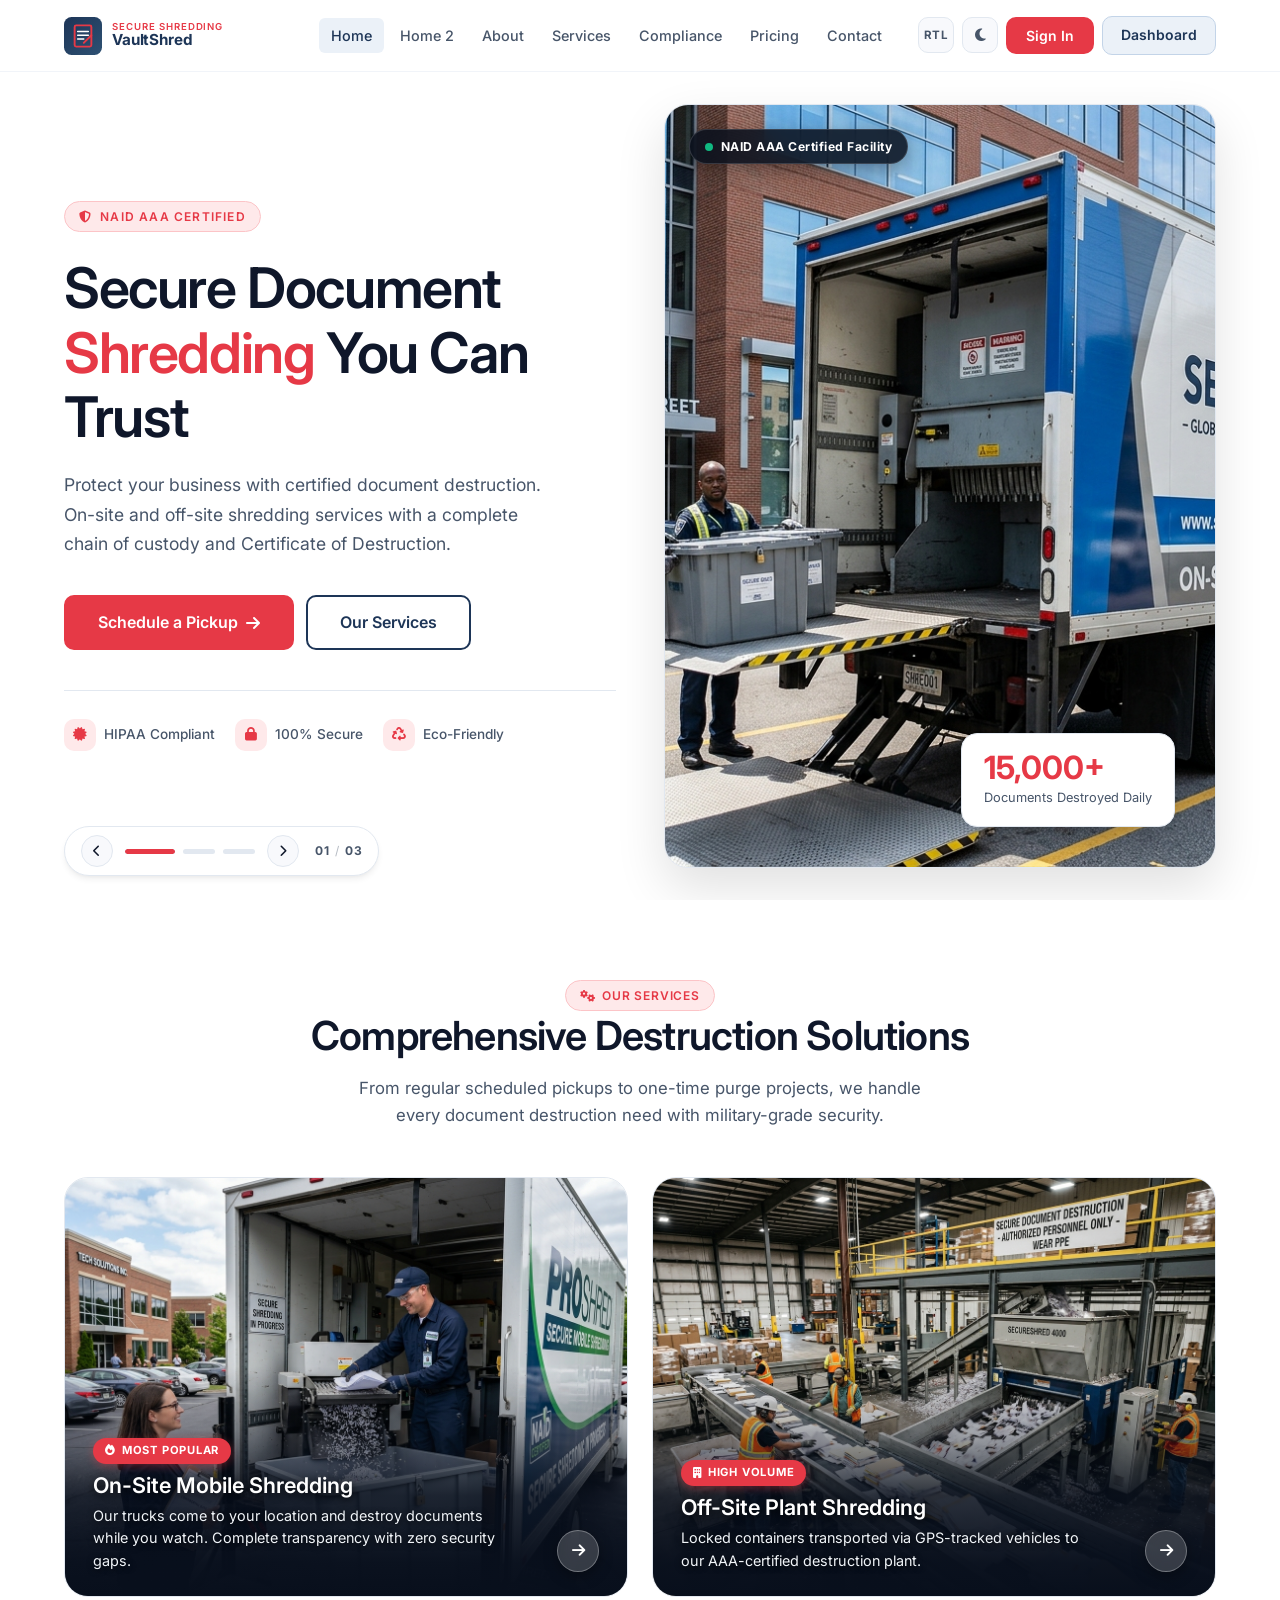
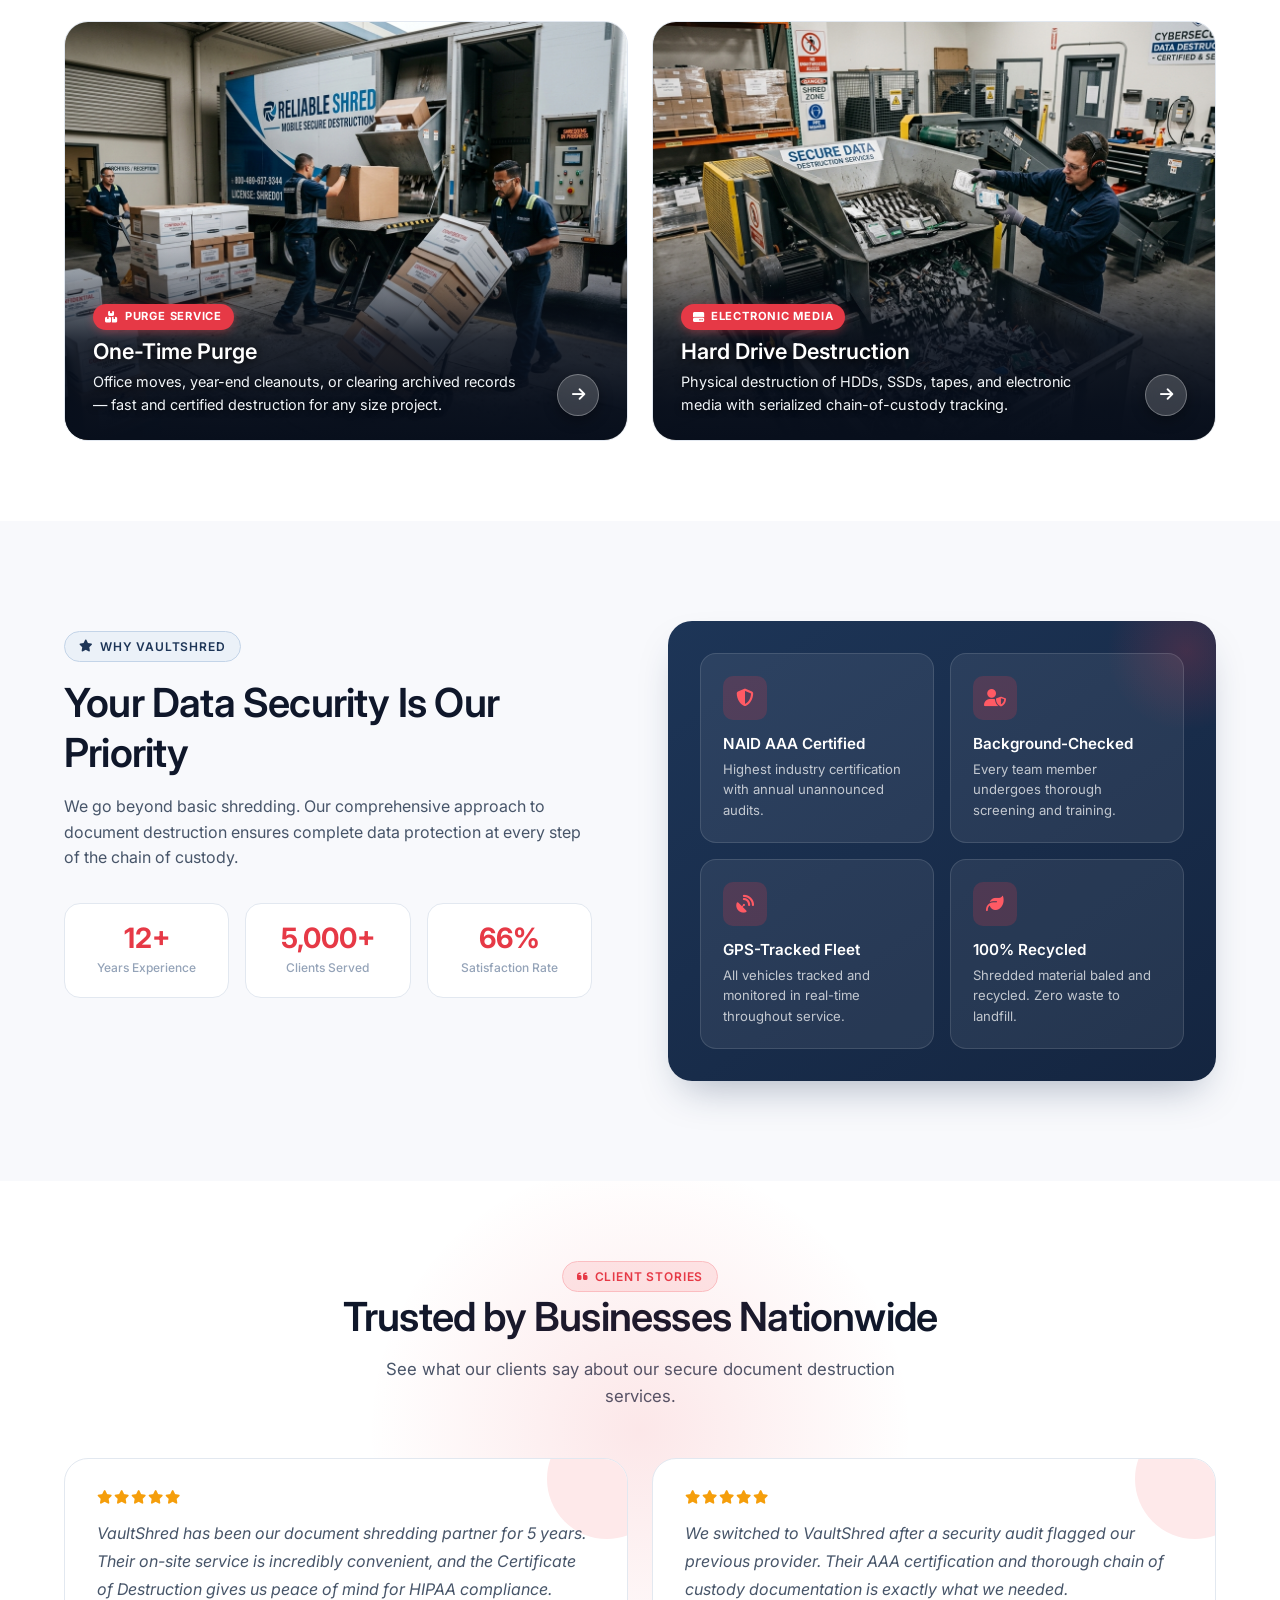
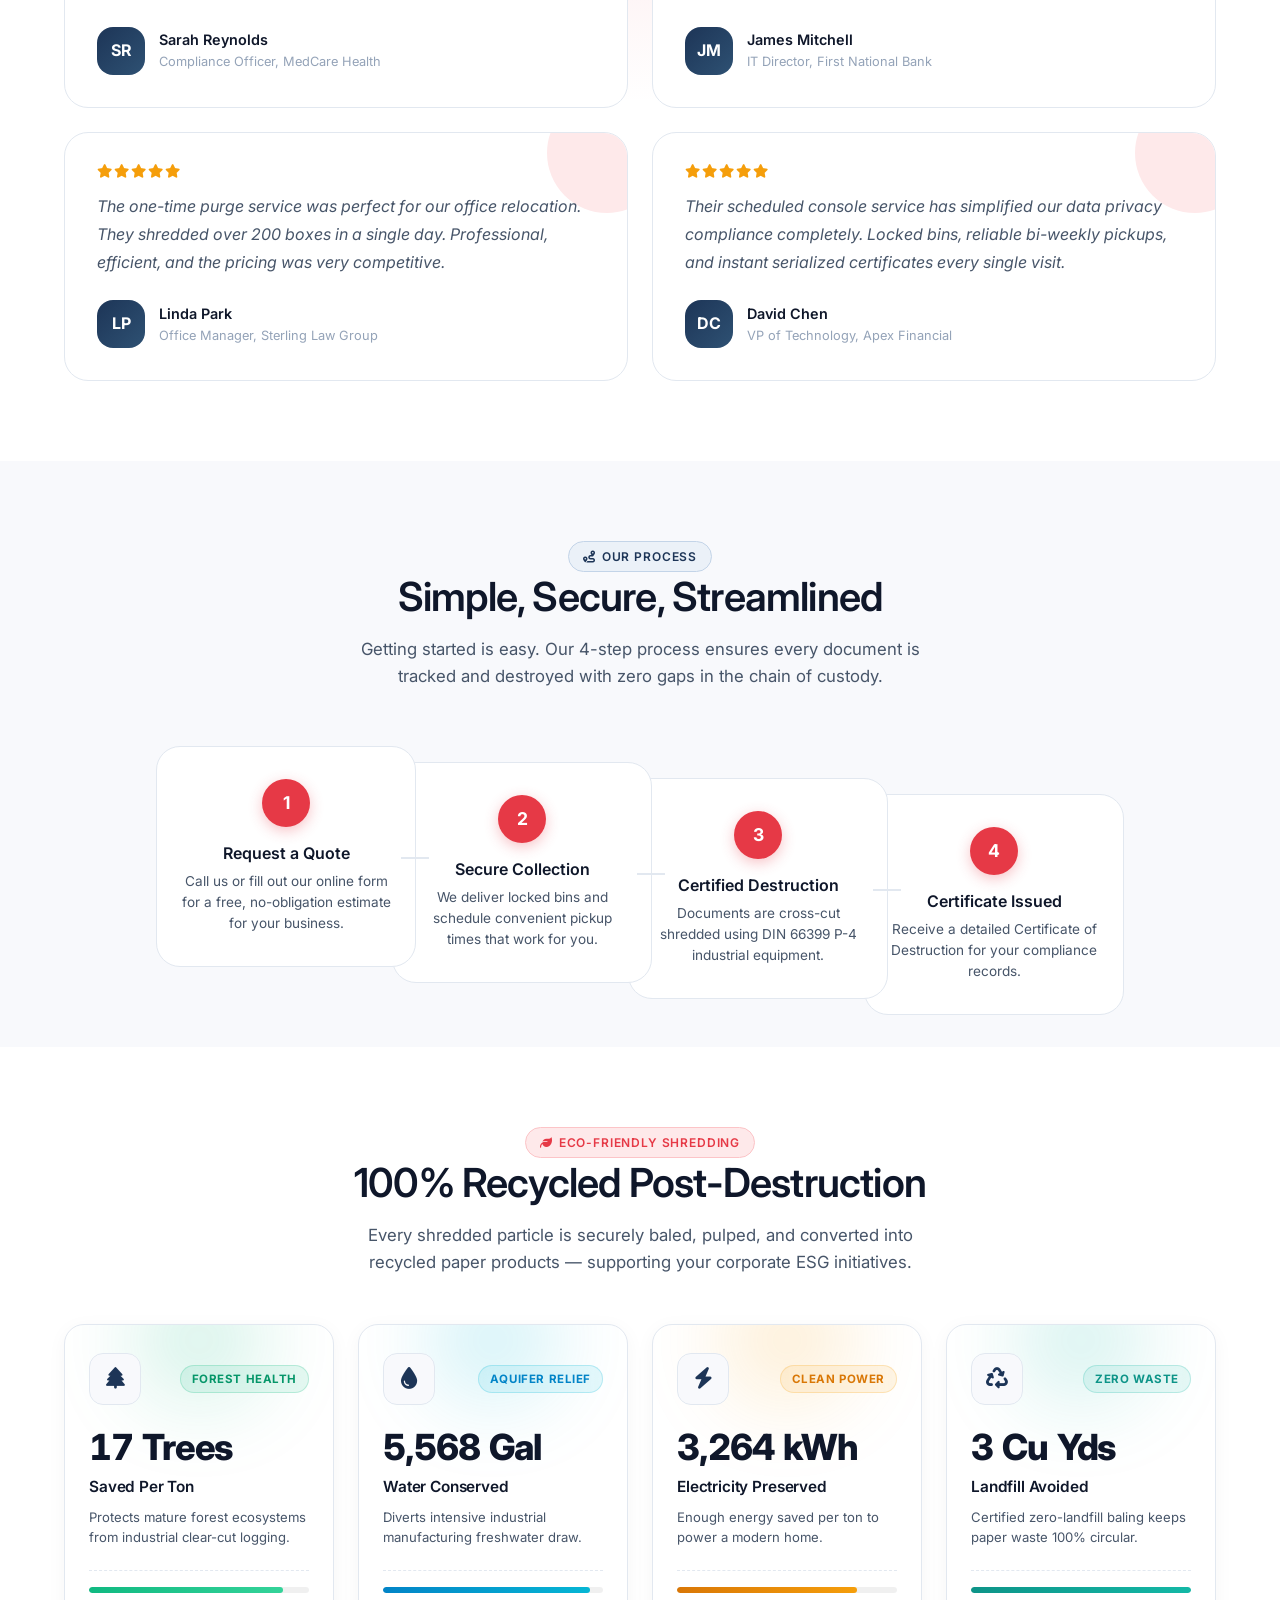
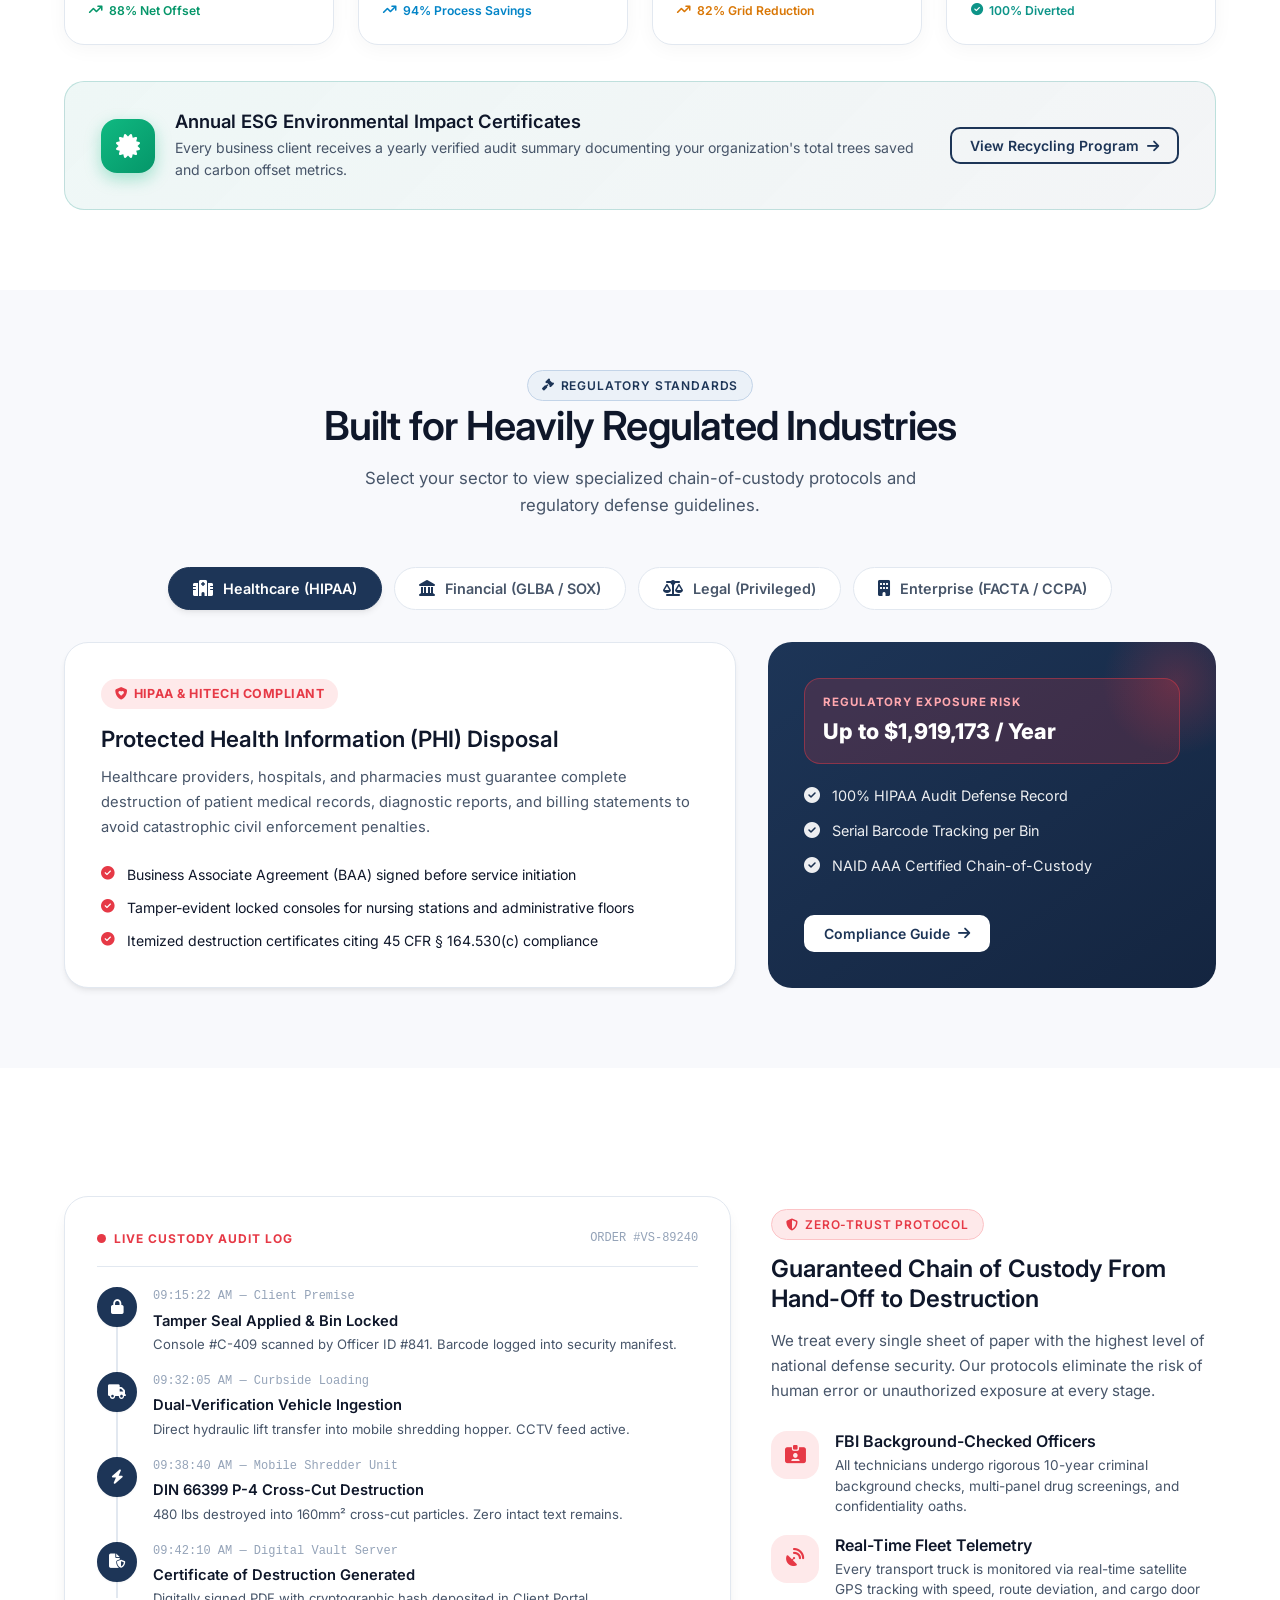
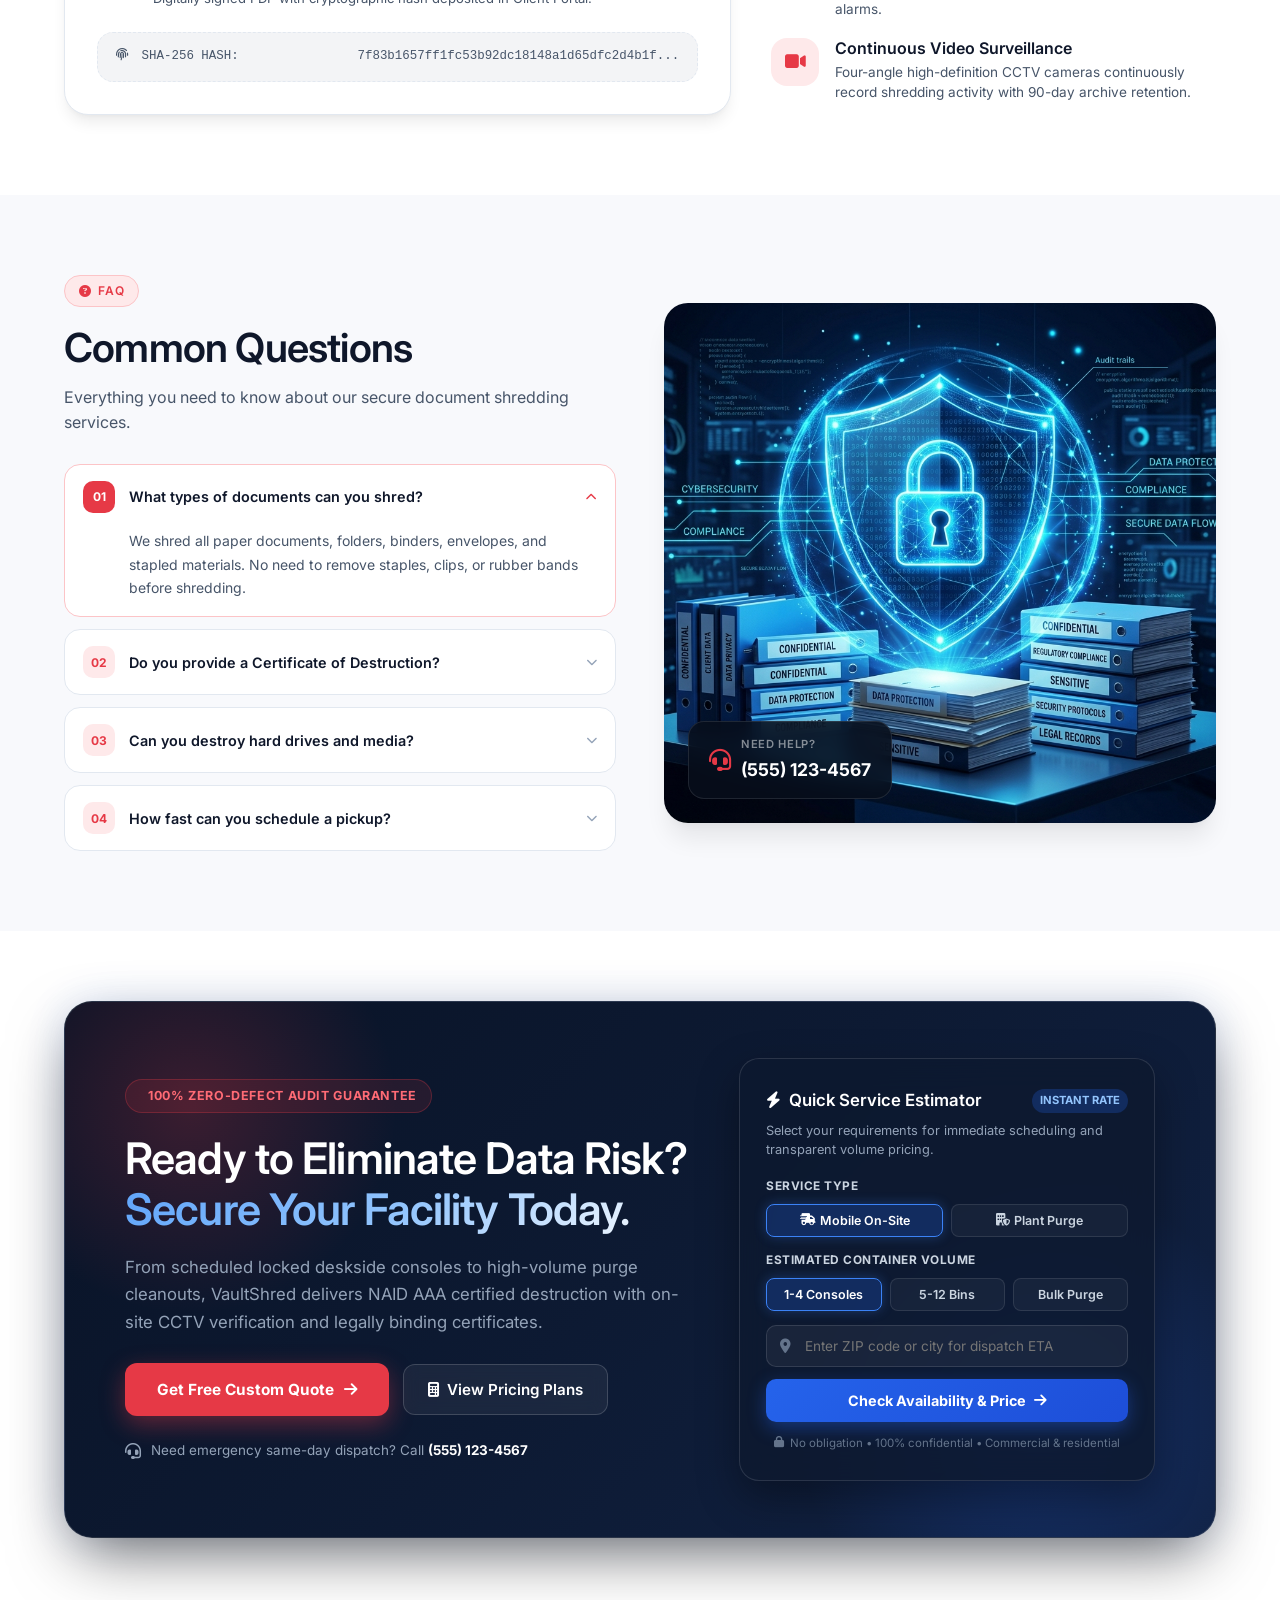
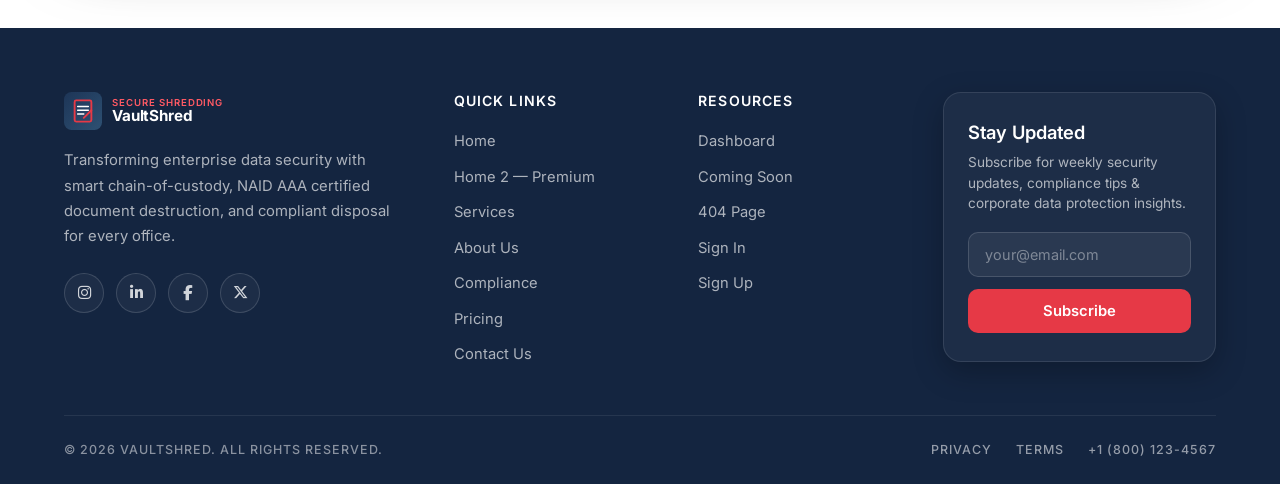
==== commit 09c50935: "feat: update signup page layout and add various service media assets" ====
--- a/index.html
+++ b/index.html
@@ -13,38 +13,135 @@
 
 <div id="navbar-placeholder"></div>
 
-<!-- ============ HERO SPLIT ============ -->
-<section class="hero-split">
-    <div class="hero-split-left">
-        <span class="hero-eyebrow"><i class="fas fa-shield-halved"></i> NAID AAA Certified</span>
-        <h1 class="fade-up">Secure Document <span class="accent">Shredding</span> You Can Trust</h1>
-        <p class="fade-up delay-1">Protect your business with certified document destruction. On-site and off-site shredding services with a complete chain of custody and Certificate of Destruction.</p>
-        <div class="hero-actions fade-up delay-2">
-            <a href="contact.html" class="btn btn-primary btn-lg">Schedule a Pickup <i class="fas fa-arrow-right"></i></a>
-            <a href="services.html" class="btn btn-secondary btn-lg">Our Services</a>
-        </div>
-        <div class="hero-trust-strip fade-up delay-3">
-            <div class="trust-item">
-                <span class="trust-icon"><i class="fas fa-certificate"></i></span>
-                <span>HIPAA Compliant</span>
-            </div>
-            <div class="trust-item">
-                <span class="trust-icon"><i class="fas fa-lock"></i></span>
-                <span>100% Secure</span>
-            </div>
-            <div class="trust-item">
-                <span class="trust-icon"><i class="fas fa-recycle"></i></span>
-                <span>Eco-Friendly</span>
-            </div>
-        </div>
-    </div>
-    <div class="hero-split-right">
-        <img src="assets/images/hero-truck.jpg" alt="Secure shredding service truck arriving at business" class="hero-img-main">
-        <div class="hero-img-overlay"></div>
-        <div class="hero-stat-card scale-in delay-3">
-            <div class="stat-num" data-count="15000" data-suffix="+">0</div>
-            <div class="stat-label">Documents Destroyed Daily</div>
-        </div>
+<!-- ============ HERO SLIDER (3 Slides — 5s Auto Transition) ============ -->
+<section class="hero-slider" id="heroSlider" aria-roledescription="carousel" aria-label="Featured Shredding Services">
+    <div class="hero-slides-wrapper">
+        <!-- SLIDE 1: Secure Document Shredding -->
+        <div class="hero-slide hero-split active" data-slide-index="0" role="group" aria-roledescription="slide" aria-label="1 of 3: Secure Document Shredding">
+            <div class="hero-split-left">
+                <span class="hero-eyebrow"><i class="fas fa-shield-halved"></i> NAID AAA Certified</span>
+                <h1>Secure Document <span class="accent">Shredding</span> You Can Trust</h1>
+                <p>Protect your business with certified document destruction. On-site and off-site shredding services with a complete chain of custody and Certificate of Destruction.</p>
+                <div class="hero-actions">
+                    <a href="contact.html" class="btn btn-primary btn-lg">Schedule a Pickup <i class="fas fa-arrow-right"></i></a>
+                    <a href="services.html" class="btn btn-secondary btn-lg">Our Services</a>
+                </div>
+                <div class="hero-trust-strip">
+                    <div class="trust-item">
+                        <span class="trust-icon"><i class="fas fa-certificate"></i></span>
+                        <span>HIPAA Compliant</span>
+                    </div>
+                    <div class="trust-item">
+                        <span class="trust-icon"><i class="fas fa-lock"></i></span>
+                        <span>100% Secure</span>
+                    </div>
+                    <div class="trust-item">
+                        <span class="trust-icon"><i class="fas fa-recycle"></i></span>
+                        <span>Eco-Friendly</span>
+                    </div>
+                </div>
+            </div>
+            <div class="hero-split-right">
+                <img src="assets/images/hero-truck.jpg" alt="Secure shredding service truck arriving at business" class="hero-img-main" loading="eager">
+                <div class="hero-security-pill"><span class="pulse-dot"></span> NAID AAA Certified Facility</div>
+                <div class="hero-stat-card">
+                    <div class="stat-num" data-count="15000" data-suffix="+">15,000+</div>
+                    <div class="stat-label">Documents Destroyed Daily</div>
+                </div>
+            </div>
+        </div>
+
+        <!-- SLIDE 2: Mobile On-Site Destruction -->
+        <div class="hero-slide hero-split" data-slide-index="1" role="group" aria-roledescription="slide" aria-label="2 of 3: On-Site Mobile Shredding" aria-hidden="true">
+            <div class="hero-split-left">
+                <span class="hero-eyebrow"><i class="fas fa-truck-fast"></i> Mobile On-Site Service</span>
+                <h1>Watch Your Files <span class="accent">Destroyed</span> At Your Door</h1>
+                <p>High-security mobile shredding trucks arrive directly at your location. Witness immediate cross-cut destruction on live CCTV monitors with zero chain-of-custody risk.</p>
+                <div class="hero-actions">
+                    <a href="contact.html" class="btn btn-primary btn-lg">Book Mobile Shredding <i class="fas fa-arrow-right"></i></a>
+                    <a href="services.html" class="btn btn-secondary btn-lg">How It Works</a>
+                </div>
+                <div class="hero-trust-strip">
+                    <div class="trust-item">
+                        <span class="trust-icon"><i class="fas fa-video"></i></span>
+                        <span>Live CCTV Witness</span>
+                    </div>
+                    <div class="trust-item">
+                        <span class="trust-icon"><i class="fas fa-location-crosshairs"></i></span>
+                        <span>GPS-Tracked Fleet</span>
+                    </div>
+                    <div class="trust-item">
+                        <span class="trust-icon"><i class="fas fa-box-archive"></i></span>
+                        <span>Tamper-Proof Bins</span>
+                    </div>
+                </div>
+            </div>
+            <div class="hero-split-right">
+                <img src="assets/images/onsite-service.jpg" alt="Mobile document shredding truck at business location" class="hero-img-main" loading="lazy">
+                <div class="hero-security-pill"><span class="pulse-dot"></span> Witnessed On-Site Destruction</div>
+                <div class="hero-stat-card">
+                    <div class="stat-num" data-count="100" data-suffix="%">100%</div>
+                    <div class="stat-label">Witnessed On-Site Destruction</div>
+                </div>
+            </div>
+        </div>
+
+        <!-- SLIDE 3: Certified Legal Compliance -->
+        <div class="hero-slide hero-split" data-slide-index="2" role="group" aria-roledescription="slide" aria-label="3 of 3: Legal & Regulatory Compliance" aria-hidden="true">
+            <div class="hero-split-left">
+                <span class="hero-eyebrow"><i class="fas fa-file-contract"></i> 100% Legal Compliance</span>
+                <h1>Guaranteed Compliance with <span class="accent">Zero</span> Legal Liability</h1>
+                <p>Ensure strict compliance with HIPAA, FACTA, GLBA, and GDPR regulations. Receive legally binding, tamper-evident Certificates of Destruction immediately after service.</p>
+                <div class="hero-actions">
+                    <a href="contact.html" class="btn btn-primary btn-lg">Get Free Quote <i class="fas fa-arrow-right"></i></a>
+                    <a href="compliance.html" class="btn btn-secondary btn-lg">Compliance Standards</a>
+                </div>
+                <div class="hero-trust-strip">
+                    <div class="trust-item">
+                        <span class="trust-icon"><i class="fas fa-award"></i></span>
+                        <span>NAID AAA Verified</span>
+                    </div>
+                    <div class="trust-item">
+                        <span class="trust-icon"><i class="fas fa-stamp"></i></span>
+                        <span>Audit-Ready Proof</span>
+                    </div>
+                    <div class="trust-item">
+                        <span class="trust-icon"><i class="fas fa-leaf"></i></span>
+                        <span>100% Recycled</span>
+                    </div>
+                </div>
+            </div>
+            <div class="hero-split-right">
+                <img src="assets/images/shredding-machine.jpg" alt="Industrial shredding machinery processing confidential paper" class="hero-img-main" loading="lazy">
+                <div class="hero-security-pill"><span class="pulse-dot"></span> DIN 66399 Level P-4 Shredding</div>
+                <div class="hero-stat-card">
+                    <div class="stat-num" data-count="500" data-suffix="+">500+</div>
+                    <div class="stat-label">Zero-Defect Audits Passed</div>
+                </div>
+            </div>
+        </div>
+    </div>
+
+    <!-- Slider Navigation Bar -->
+    <div class="hero-slider-nav" role="toolbar" aria-label="Hero slider controls">
+        <button class="hero-nav-btn prev" id="heroPrevBtn" aria-label="Previous slide" title="Previous slide">
+            <i class="fas fa-chevron-left"></i>
+        </button>
+        <div class="hero-dots" id="heroDots" role="tablist" aria-label="Slides navigation">
+            <button class="hero-dot active" data-slide="0" role="tab" aria-selected="true" aria-label="Slide 1: Secure Shredding">
+                <span class="hero-dot-fill"></span>
+            </button>
+            <button class="hero-dot" data-slide="1" role="tab" aria-selected="false" aria-label="Slide 2: Mobile Destruction">
+                <span class="hero-dot-fill"></span>
+            </button>
+            <button class="hero-dot" data-slide="2" role="tab" aria-selected="false" aria-label="Slide 3: Legal Compliance">
+                <span class="hero-dot-fill"></span>
+            </button>
+        </div>
+        <button class="hero-nav-btn next" id="heroNextBtn" aria-label="Next slide" title="Next slide">
+            <i class="fas fa-chevron-right"></i>
+        </button>
+        <div class="hero-slide-counter" id="heroSlideCounter" aria-live="polite">01 <span class="sep">/</span> 03</div>
     </div>
 </section>
 
@@ -57,8 +154,8 @@
             <p class="section-subtitle">From regular scheduled pickups to one-time purge projects, we handle every document destruction need with military-grade security.</p>
         </div>
         <div class="bento-grid">
-            <!-- Large card -->
-            <a href="services.html" class="bento-card large fade-up">
+            <!-- Card 1 -->
+            <a href="services.html" class="bento-card fade-up">
                 <div class="bento-card-bg"><img src="assets/images/onsite-service.jpg" alt="Mobile shredding truck at client location"></div>
                 <div class="bento-card-overlay"></div>
                 <div class="bento-card-content">
@@ -68,8 +165,8 @@
                     <span class="bento-card-arrow"><i class="fas fa-arrow-right"></i></span>
                 </div>
             </a>
-            <!-- Small card -->
-            <a href="services.html" class="bento-card small fade-up delay-1">
+            <!-- Card 2 -->
+            <a href="services.html" class="bento-card fade-up delay-1">
                 <div class="bento-card-bg"><img src="assets/images/offsite-facility.jpg" alt="Secure off-site shredding facility"></div>
                 <div class="bento-card-overlay"></div>
                 <div class="bento-card-content">
@@ -79,34 +176,25 @@
                     <span class="bento-card-arrow"><i class="fas fa-arrow-right"></i></span>
                 </div>
             </a>
-            <!-- 3 Medium cards -->
-            <a href="services.html" class="bento-card medium fade-up">
+            <!-- Card 3 -->
+            <a href="services.html" class="bento-card fade-up">
                 <div class="bento-card-bg"><img src="assets/images/one-time-purge.jpg" alt="Large volume document purge"></div>
                 <div class="bento-card-overlay"></div>
                 <div class="bento-card-content">
-                    <span class="bento-card-tag"><i class="fas fa-boxes-stacked"></i> Purge</span>
+                    <span class="bento-card-tag"><i class="fas fa-boxes-stacked"></i> Purge Service</span>
                     <h3>One-Time Purge</h3>
-                    <p>Office moves, year-end cleanouts, or clearing archived records — any size project.</p>
+                    <p>Office moves, year-end cleanouts, or clearing archived records — fast and certified destruction for any size project.</p>
                     <span class="bento-card-arrow"><i class="fas fa-arrow-right"></i></span>
                 </div>
             </a>
-            <a href="services.html" class="bento-card medium fade-up delay-1">
+            <!-- Card 4 -->
+            <a href="services.html" class="bento-card fade-up delay-1">
                 <div class="bento-card-bg"><img src="assets/images/hard-drive.jpg" alt="Hard drive physical destruction"></div>
                 <div class="bento-card-overlay"></div>
                 <div class="bento-card-content">
-                    <span class="bento-card-tag"><i class="fas fa-hard-drive"></i> Electronics</span>
+                    <span class="bento-card-tag"><i class="fas fa-hard-drive"></i> Electronic Media</span>
                     <h3>Hard Drive Destruction</h3>
-                    <p>Physical destruction of HDDs, SSDs, tapes, and electronic media with serial tracking.</p>
-                    <span class="bento-card-arrow"><i class="fas fa-arrow-right"></i></span>
-                </div>
-            </a>
-            <a href="services.html" class="bento-card medium fade-up delay-2">
-                <div class="bento-card-bg"><img src="assets/images/recurring-plan.jpg" alt="Recurring service plan"></div>
-                <div class="bento-card-overlay"></div>
-                <div class="bento-card-content">
-                    <span class="bento-card-tag"><i class="fas fa-repeat"></i> Recurring</span>
-                    <h3>Scheduled Plans</h3>
-                    <p>Weekly, bi-weekly, or monthly — set it and forget it with automated pickups.</p>
+                    <p>Physical destruction of HDDs, SSDs, tapes, and electronic media with serialized chain-of-custody tracking.</p>
                     <span class="bento-card-arrow"><i class="fas fa-arrow-right"></i></span>
                 </div>
             </a>
@@ -206,44 +294,23 @@
                     </div>
                 </div>
             </div>
-            <!-- Full-width feature card -->
-            <div class="glass-feature-card fade-up delay-3">
-                <div class="gfc-icon"><i class="fas fa-file-circle-check"></i></div>
-                <div class="gfc-content">
-                    <h3>Every Service Includes a Certificate of Destruction</h3>
-                    <p>Detailed documentation of date, time, method, and materials destroyed — providing a complete audit trail for your regulatory compliance records.</p>
-                </div>
-            </div>
-        </div>
-    </div>
-</section>
-
-<!-- ============ SECTION 4: SCROLLING CERTIFICATION TICKER ============ -->
-<section class="ticker-section">
-    <div class="ticker-label">Trusted Certifications & Industry Partners</div>
-    <div class="ticker-track">
-        <div class="ticker-item"><i class="fas fa-shield-halved"></i><div><span>NAID AAA</span><span class="ticker-sub">Certified Facility</span></div></div>
-        <div class="ticker-item"><i class="fas fa-hospital"></i><div><span>HIPAA</span><span class="ticker-sub">Compliant Partner</span></div></div>
-        <div class="ticker-item"><i class="fas fa-file-contract"></i><div><span>FACTA</span><span class="ticker-sub">Disposal Standards</span></div></div>
-        <div class="ticker-item"><i class="fas fa-landmark"></i><div><span>GLBA</span><span class="ticker-sub">Financial Privacy</span></div></div>
-        <div class="ticker-item"><i class="fas fa-chart-line"></i><div><span>SOX</span><span class="ticker-sub">Record Retention</span></div></div>
-        <div class="ticker-item"><i class="fas fa-recycle"></i><div><span>Eco-Certified</span><span class="ticker-sub">Zero Landfill</span></div></div>
-        <div class="ticker-item"><i class="fas fa-globe"></i><div><span>CCPA</span><span class="ticker-sub">Privacy Compliance</span></div></div>
-        <div class="ticker-item"><i class="fas fa-lock"></i><div><span>DIN 66399</span><span class="ticker-sub">P-4 Cross-Cut</span></div></div>
-        <!-- Duplicated for seamless loop -->
-        <div class="ticker-item"><i class="fas fa-shield-halved"></i><div><span>NAID AAA</span><span class="ticker-sub">Certified Facility</span></div></div>
-        <div class="ticker-item"><i class="fas fa-hospital"></i><div><span>HIPAA</span><span class="ticker-sub">Compliant Partner</span></div></div>
-        <div class="ticker-item"><i class="fas fa-file-contract"></i><div><span>FACTA</span><span class="ticker-sub">Disposal Standards</span></div></div>
-        <div class="ticker-item"><i class="fas fa-landmark"></i><div><span>GLBA</span><span class="ticker-sub">Financial Privacy</span></div></div>
-        <div class="ticker-item"><i class="fas fa-chart-line"></i><div><span>SOX</span><span class="ticker-sub">Record Retention</span></div></div>
-        <div class="ticker-item"><i class="fas fa-recycle"></i><div><span>Eco-Certified</span><span class="ticker-sub">Zero Landfill</span></div></div>
-        <div class="ticker-item"><i class="fas fa-globe"></i><div><span>CCPA</span><span class="ticker-sub">Privacy Compliance</span></div></div>
-        <div class="ticker-item"><i class="fas fa-lock"></i><div><span>DIN 66399</span><span class="ticker-sub">P-4 Cross-Cut</span></div></div>
+            <div class="glass-card fade-up delay-3">
+                <div class="gc-rating"><i class="fas fa-star"></i><i class="fas fa-star"></i><i class="fas fa-star"></i><i class="fas fa-star"></i><i class="fas fa-star"></i></div>
+                <p class="gc-text">Their scheduled console service has simplified our data privacy compliance completely. Locked bins, reliable bi-weekly pickups, and instant serialized certificates every single visit.</p>
+                <div class="gc-author">
+                    <div class="gc-avatar">DC</div>
+                    <div class="gc-meta">
+                        <span class="gc-name">David Chen</span>
+                        <span class="gc-role">VP of Technology, Apex Financial</span>
+                    </div>
+                </div>
+            </div>
+        </div>
     </div>
 </section>
 
 <!-- ============ SECTION 5: OVERLAPPING PROCESS CARDS ============ -->
-<section class="section overlap-process">
+<section class="section overlap-process" style="background:var(--bg-alt)">
     <div class="container">
         <div class="section-header fade-up">
             <span class="section-badge-primary"><i class="fas fa-route"></i> Our Process</span>
@@ -277,6 +344,302 @@
         </div>
     </div>
 </section>
+
+
+<!-- ============ SECTION 7: SUSTAINABILITY & ECO-METRICS ============ -->
+<section class="section eco-dashboard">
+    <div class="container">
+        <div class="section-header fade-up">
+            <span class="section-badge"><i class="fas fa-leaf"></i> Eco-Friendly Shredding</span>
+            <h2>100% Recycled Post-Destruction</h2>
+            <p class="section-subtitle">Every shredded particle is securely baled, pulped, and converted into recycled paper products — supporting your corporate ESG initiatives.</p>
+        </div>
+        <div class="eco-grid">
+            <!-- 1. Trees -->
+            <div class="eco-card eco-card-tree fade-up">
+                <div class="eco-card-ambient"></div>
+                <div class="eco-card-top">
+                    <div class="eco-icon-wrap"><i class="fas fa-tree"></i></div>
+                    <span class="eco-pill-tag">Forest Health</span>
+                </div>
+                <div class="eco-stat" data-count="17" data-suffix=" Trees">17 Trees</div>
+                <div class="eco-label">Saved Per Ton</div>
+                <div class="eco-subtext">Protects mature forest ecosystems from industrial clear-cut logging.</div>
+                <div class="eco-meter">
+                    <div class="eco-meter-track"><span class="eco-meter-fill" style="width: 88%"></span></div>
+                    <span class="eco-meter-label"><i class="fas fa-arrow-trend-up"></i> 88% Net Offset</span>
+                </div>
+            </div>
+
+            <!-- 2. Water -->
+            <div class="eco-card eco-card-water fade-up delay-1">
+                <div class="eco-card-ambient"></div>
+                <div class="eco-card-top">
+                    <div class="eco-icon-wrap"><i class="fas fa-droplet"></i></div>
+                    <span class="eco-pill-tag">Aquifer Relief</span>
+                </div>
+                <div class="eco-stat" data-count="7000" data-suffix=" Gal">7,000 Gal</div>
+                <div class="eco-label">Water Conserved</div>
+                <div class="eco-subtext">Diverts intensive industrial manufacturing freshwater draw.</div>
+                <div class="eco-meter">
+                    <div class="eco-meter-track"><span class="eco-meter-fill" style="width: 94%"></span></div>
+                    <span class="eco-meter-label"><i class="fas fa-arrow-trend-up"></i> 94% Process Savings</span>
+                </div>
+            </div>
+
+            <!-- 3. Energy -->
+            <div class="eco-card eco-card-energy fade-up delay-2">
+                <div class="eco-card-ambient"></div>
+                <div class="eco-card-top">
+                    <div class="eco-icon-wrap"><i class="fas fa-bolt"></i></div>
+                    <span class="eco-pill-tag">Clean Power</span>
+                </div>
+                <div class="eco-stat" data-count="4100" data-suffix=" kWh">4,100 kWh</div>
+                <div class="eco-label">Electricity Preserved</div>
+                <div class="eco-subtext">Enough energy saved per ton to power a modern home.</div>
+                <div class="eco-meter">
+                    <div class="eco-meter-track"><span class="eco-meter-fill" style="width: 82%"></span></div>
+                    <span class="eco-meter-label"><i class="fas fa-arrow-trend-up"></i> 82% Grid Reduction</span>
+                </div>
+            </div>
+
+            <!-- 4. Landfill -->
+            <div class="eco-card eco-card-landfill fade-up delay-3">
+                <div class="eco-card-ambient"></div>
+                <div class="eco-card-top">
+                    <div class="eco-icon-wrap"><i class="fas fa-recycle"></i></div>
+                    <span class="eco-pill-tag">Zero Waste</span>
+                </div>
+                <div class="eco-stat" data-count="3" data-suffix=" Cu Yds">3 Cu Yds</div>
+                <div class="eco-label">Landfill Avoided</div>
+                <div class="eco-subtext">Certified zero-landfill baling keeps paper waste 100% circular.</div>
+                <div class="eco-meter">
+                    <div class="eco-meter-track"><span class="eco-meter-fill" style="width: 100%"></span></div>
+                    <span class="eco-meter-label"><i class="fas fa-circle-check"></i> 100% Diverted</span>
+                </div>
+            </div>
+        </div>
+        <div class="eco-banner-card fade-up">
+            <div class="eco-banner-left">
+                <div class="eco-badge-seal"><i class="fas fa-certificate"></i></div>
+                <div class="eco-banner-text">
+                    <h4>Annual ESG Environmental Impact Certificates</h4>
+                    <p>Every business client receives a yearly verified audit summary documenting your organization's total trees saved and carbon offset metrics.</p>
+                </div>
+            </div>
+            <a href="services.html" class="btn btn-secondary btn-sm" style="flex-shrink:0">View Recycling Program <i class="fas fa-arrow-right"></i></a>
+        </div>
+    </div>
+</section>
+
+<!-- ============ SECTION 8: SECTOR COMPLIANCE MATRIX ============ -->
+<section class="section compliance-matrix">
+    <div class="container">
+        <div class="section-header fade-up">
+            <span class="section-badge-primary"><i class="fas fa-gavel"></i> Regulatory Standards</span>
+            <h2>Built for Heavily Regulated Industries</h2>
+            <p class="section-subtitle">Select your sector to view specialized chain-of-custody protocols and regulatory defense guidelines.</p>
+        </div>
+        <div class="cm-tabs-nav fade-up">
+            <button class="cm-tab-btn active" onclick="switchComplianceTab('healthcare', this)"><i class="fas fa-hospital"></i> Healthcare (HIPAA)</button>
+            <button class="cm-tab-btn" onclick="switchComplianceTab('financial', this)"><i class="fas fa-landmark"></i> Financial (GLBA / SOX)</button>
+            <button class="cm-tab-btn" onclick="switchComplianceTab('legal', this)"><i class="fas fa-scale-balanced"></i> Legal (Privileged)</button>
+            <button class="cm-tab-btn" onclick="switchComplianceTab('corporate', this)"><i class="fas fa-building"></i> Enterprise (FACTA / CCPA)</button>
+        </div>
+        <div class="cm-panes">
+            <!-- Healthcare -->
+            <div class="cm-pane active" id="pane-healthcare">
+                <div class="cm-details-card fade-up">
+                    <span class="cm-badge-tag"><i class="fas fa-shield-heart"></i> HIPAA & HITECH Compliant</span>
+                    <h3>Protected Health Information (PHI) Disposal</h3>
+                    <p>Healthcare providers, hospitals, and pharmacies must guarantee complete destruction of patient medical records, diagnostic reports, and billing statements to avoid catastrophic civil enforcement penalties.</p>
+                    <div class="cm-req-list">
+                        <div class="cm-req-item"><i class="fas fa-check-circle"></i><span>Business Associate Agreement (BAA) signed before service initiation</span></div>
+                        <div class="cm-req-item"><i class="fas fa-check-circle"></i><span>Tamper-evident locked consoles for nursing stations and administrative floors</span></div>
+                        <div class="cm-req-item"><i class="fas fa-check-circle"></i><span>Itemized destruction certificates citing 45 CFR § 164.530(c) compliance</span></div>
+                    </div>
+                </div>
+                <div class="cm-stat-card fade-up delay-1">
+                    <div>
+                        <div class="cm-risk-warning">
+                            <span>Regulatory Exposure Risk</span>
+                            <strong>Up to $1,919,173 / Year</strong>
+                        </div>
+                        <div class="cm-guarantee-point"><i class="fas fa-circle-check"></i><span>100% HIPAA Audit Defense Record</span></div>
+                        <div class="cm-guarantee-point"><i class="fas fa-circle-check"></i><span>Serial Barcode Tracking per Bin</span></div>
+                        <div class="cm-guarantee-point"><i class="fas fa-circle-check"></i><span>NAID AAA Certified Chain-of-Custody</span></div>
+                    </div>
+                    <a href="compliance.html" class="btn btn-white btn-sm" style="margin-top:20px;align-self:flex-start">Compliance Guide <i class="fas fa-arrow-right"></i></a>
+                </div>
+            </div>
+            <!-- Financial -->
+            <div class="cm-pane" id="pane-financial">
+                <div class="cm-details-card">
+                    <span class="cm-badge-tag"><i class="fas fa-vault"></i> GLBA & SOX Safeguards</span>
+                    <h3>Non-Public Personal Information (NPI) Shield</h3>
+                    <p>Banking institutions, CPA firms, investment funds, and loan agencies are governed by the FTC Safeguards Rule and Sarbanes-Oxley 404 mandates requiring unrecoverable physical data destruction.</p>
+                    <div class="cm-req-list">
+                        <div class="cm-req-item"><i class="fas fa-check-circle"></i><span>DIN 66399 Level P-4 micro-cross cut shredding equipment</span></div>
+                        <div class="cm-req-item"><i class="fas fa-check-circle"></i><span>Scheduled purge cycles aligning with IRS & SEC record retention policies</span></div>
+                        <div class="cm-req-item"><i class="fas fa-check-circle"></i><span>Comprehensive digital chain-of-custody logging for annual audit review</span></div>
+                    </div>
+                </div>
+                <div class="cm-stat-card">
+                    <div>
+                        <div class="cm-risk-warning">
+                            <span>FTC Violation Penalties</span>
+                            <strong>Up to $100,000 / Violation</strong>
+                        </div>
+                        <div class="cm-guarantee-point"><i class="fas fa-circle-check"></i><span>Sarbanes-Oxley Section 802 Aligned</span></div>
+                        <div class="cm-guarantee-point"><i class="fas fa-circle-check"></i><span>$5M Indemnification Warranty</span></div>
+                        <div class="cm-guarantee-point"><i class="fas fa-circle-check"></i><span>GLBA Safeguards Audit Defense</span></div>
+                    </div>
+                    <a href="compliance.html" class="btn btn-white btn-sm" style="margin-top:20px;align-self:flex-start">Financial Protocols <i class="fas fa-arrow-right"></i></a>
+                </div>
+            </div>
+            <!-- Legal -->
+            <div class="cm-pane" id="pane-legal">
+                <div class="cm-details-card">
+                    <span class="cm-badge-tag"><i class="fas fa-balance-scale"></i> Attorney-Client Privilege</span>
+                    <h3>Litigation & Discovery Document Sanitization</h3>
+                    <p>Law practices and corporate counsel offices handle privileged case files, client depositions, and trademark patents that require zero-risk, witnessed destruction on premises.</p>
+                    <div class="cm-req-list">
+                        <div class="cm-req-item"><i class="fas fa-check-circle"></i><span>Curbside mobile destruction witnessed by paralegal or firm manager</span></div>
+                        <div class="cm-req-item"><i class="fas fa-check-circle"></i><span>Strict NDA and confidentiality covenants executed with all security staff</span></div>
+                        <div class="cm-req-item"><i class="fas fa-check-circle"></i><span>Disposal aligned with ABA Model Rule 1.6 confidentiality standards</span></div>
+                    </div>
+                </div>
+                <div class="cm-stat-card">
+                    <div>
+                        <div class="cm-risk-warning">
+                            <span>Malpractice & Disbarment Risk</span>
+                            <strong>Irreparable Case Waiver</strong>
+                        </div>
+                        <div class="cm-guarantee-point"><i class="fas fa-circle-check"></i><span>Witnessed On-Site Destruction</span></div>
+                        <div class="cm-guarantee-point"><i class="fas fa-circle-check"></i><span>Bonded & Vetted Security Officers</span></div>
+                        <div class="cm-guarantee-point"><i class="fas fa-circle-check"></i><span>Strict Non-Disclosure Guarantee</span></div>
+                    </div>
+                    <a href="compliance.html" class="btn btn-white btn-sm" style="margin-top:20px;align-self:flex-start">Legal Brief <i class="fas fa-arrow-right"></i></a>
+                </div>
+            </div>
+            <!-- Corporate -->
+            <div class="cm-pane" id="pane-corporate">
+                <div class="cm-details-card">
+                    <span class="cm-badge-tag"><i class="fas fa-file-shield"></i> FACTA & Privacy Acts</span>
+                    <h3>Consumer Identity Protection & HR Record Purges</h3>
+                    <p>Under the FACTA Disposal Rule and CCPA/CPRA, any business that maintains consumer or employee personal records must take reasonable measures to protect against unauthorized access.</p>
+                    <div class="cm-req-list">
+                        <div class="cm-req-item"><i class="fas fa-check-circle"></i><span>Full personnel file and payroll record destruction schedules</span></div>
+                        <div class="cm-req-item"><i class="fas fa-check-circle"></i><span>Annual purge certificates for corporate compliance files</span></div>
+                        <div class="cm-req-item"><i class="fas fa-check-circle"></i><span>Secure consoles stationed beside shared office printers and copy machines</span></div>
+                    </div>
+                </div>
+                <div class="cm-stat-card">
+                    <div>
+                        <div class="cm-risk-warning">
+                            <span>Federal Class Action Exposure</span>
+                            <strong>$1,000 / Consumer Record</strong>
+                        </div>
+                        <div class="cm-guarantee-point"><i class="fas fa-circle-check"></i><span>Zero-Gap Custody Transfer</span></div>
+                        <div class="cm-guarantee-point"><i class="fas fa-circle-check"></i><span>100% Complete Shredding Guarantee</span></div>
+                        <div class="cm-guarantee-point"><i class="fas fa-circle-check"></i><span>FACTA & CCPA Compliant Audit Trail</span></div>
+                    </div>
+                    <a href="compliance.html" class="btn btn-white btn-sm" style="margin-top:20px;align-self:flex-start">Enterprise Specs <i class="fas fa-arrow-right"></i></a>
+                </div>
+            </div>
+        </div>
+    </div>
+</section>
+
+<!-- ============ SECTION 9: ZERO-TRUST CHAIN OF CUSTODY ============ -->
+<section class="section chain-of-custody">
+    <div class="container">
+        <div class="coc-grid">
+            <div class="coc-feed fade-up">
+                <div class="coc-feed-header">
+                    <div class="coc-live-badge"><span class="coc-pulse-dot"></span> Live Custody Audit Log</div>
+                    <span style="font-family:monospace;font-size:0.75rem;color:var(--text-muted)">ORDER #VS-89240</span>
+                </div>
+                <div class="coc-timeline">
+                    <div class="coc-event complete">
+                        <div class="coc-event-dot"><i class="fas fa-lock"></i></div>
+                        <div class="coc-event-info">
+                            <span class="coc-event-time">09:15:22 AM — Client Premise</span>
+                            <div class="coc-event-title">Tamper Seal Applied & Bin Locked</div>
+                            <div class="coc-event-desc">Console #C-409 scanned by Officer ID #841. Barcode logged into security manifest.</div>
+                        </div>
+                    </div>
+                    <div class="coc-event complete">
+                        <div class="coc-event-dot"><i class="fas fa-truck"></i></div>
+                        <div class="coc-event-info">
+                            <span class="coc-event-time">09:32:05 AM — Curbside Loading</span>
+                            <div class="coc-event-title">Dual-Verification Vehicle Ingestion</div>
+                            <div class="coc-event-desc">Direct hydraulic lift transfer into mobile shredding hopper. CCTV feed active.</div>
+                        </div>
+                    </div>
+                    <div class="coc-event complete">
+                        <div class="coc-event-dot"><i class="fas fa-bolt"></i></div>
+                        <div class="coc-event-info">
+                            <span class="coc-event-time">09:38:40 AM — Mobile Shredder Unit</span>
+                            <div class="coc-event-title">DIN 66399 P-4 Cross-Cut Destruction</div>
+                            <div class="coc-event-desc">480 lbs destroyed into 160mm² cross-cut particles. Zero intact text remains.</div>
+                        </div>
+                    </div>
+                    <div class="coc-event complete">
+                        <div class="coc-event-dot"><i class="fas fa-file-shield"></i></div>
+                        <div class="coc-event-info">
+                            <span class="coc-event-time">09:42:10 AM — Digital Vault Server</span>
+                            <div class="coc-event-title">Certificate of Destruction Generated</div>
+                            <div class="coc-event-desc">Digitally signed PDF with cryptographic hash deposited in Client Portal.</div>
+                        </div>
+                    </div>
+                </div>
+                <div class="coc-hash-box">
+                    <span><i class="fas fa-fingerprint" style="margin-right:6px"></i> SHA-256 HASH:</span>
+                    <span>7f83b1657ff1fc53b92dc18148a1d65dfc2d4b1f...</span>
+                </div>
+            </div>
+            <div class="coc-features-box fade-up delay-1">
+                <span class="section-badge"><i class="fas fa-shield-halved"></i> Zero-Trust Protocol</span>
+                <h3 style="margin-top:14px">Guaranteed Chain of Custody From Hand-Off to Destruction</h3>
+                <p>We treat every single sheet of paper with the highest level of national defense security. Our protocols eliminate the risk of human error or unauthorized exposure at every stage.</p>
+                <div class="coc-feature-items">
+                    <div class="coc-feature-item">
+                        <div class="coc-fi-icon"><i class="fas fa-id-card-clip"></i></div>
+                        <div class="coc-fi-text">
+                            <h4>FBI Background-Checked Officers</h4>
+                            <p>All technicians undergo rigorous 10-year criminal background checks, multi-panel drug screenings, and confidentiality oaths.</p>
+                        </div>
+                    </div>
+                    <div class="coc-feature-item">
+                        <div class="coc-fi-icon"><i class="fas fa-satellite-dish"></i></div>
+                        <div class="coc-fi-text">
+                            <h4>Real-Time Fleet Telemetry</h4>
+                            <p>Every transport truck is monitored via real-time satellite GPS tracking with speed, route deviation, and cargo door alarms.</p>
+                        </div>
+                    </div>
+                    <div class="coc-feature-item">
+                        <div class="coc-fi-icon"><i class="fas fa-video"></i></div>
+                        <div class="coc-fi-text">
+                            <h4>Continuous Video Surveillance</h4>
+                            <p>Four-angle high-definition CCTV cameras continuously record shredding activity with 90-day archive retention.</p>
+                        </div>
+                    </div>
+                </div>
+            </div>
+        </div>
+    </div>
+</section>
+
+<script>
+function switchComplianceTab(tabId, btn) {
+    document.querySelectorAll('.cm-tab-btn').forEach(b => b.classList.remove('active'));
+    document.querySelectorAll('.cm-pane').forEach(p => p.classList.remove('active'));
+    btn.classList.add('active');
+    const target = document.getElementById('pane-' + tabId);
+    if (target) target.classList.add('active');
+}
+</script>
 
 <!-- ============ SECTION 6: SPLIT FAQ + IMAGE ============ -->
 <section class="section split-faq">
@@ -327,16 +690,7 @@
                             <div class="sfaq-answer-inner">Recurring clients get same-day or next-day service. New clients are typically serviced within 48 hours of their initial request.</div>
                         </div>
                     </div>
-                    <div class="sfaq-item">
-                        <button class="sfaq-btn" onclick="toggleSFAQ(this)">
-                            <span class="sfaq-num">05</span>
-                            <span>Are there long-term contracts?</span>
-                            <i class="fas fa-chevron-down sfaq-chevron"></i>
-                        </button>
-                        <div class="sfaq-answer">
-                            <div class="sfaq-answer-inner">No long-term contracts required. All plans are month-to-month with the flexibility to upgrade, downgrade, or cancel at any time with 30 days notice.</div>
-                        </div>
-                    </div>
+
                 </div>
             </div>
             <div class="split-faq-img slide-right">
@@ -357,240 +711,94 @@
 function toggleSFAQ(btn){const item=btn.closest('.sfaq-item');const active=item.classList.contains('active');document.querySelectorAll('.sfaq-item.active').forEach(i=>i.classList.remove('active'));if(!active)item.classList.add('active');}
 </script>
 
-<!-- ============ SECTION 7: SUSTAINABILITY & ECO-METRICS ============ -->
-<section class="section eco-dashboard">
+<!-- ============ SECTION: MODERN BENTO SHOWCASE CTA ============ -->
+<section class="cta-section cta-modern-section">
     <div class="container">
-        <div class="section-header fade-up">
-            <span class="section-badge" style="background:rgba(42,157,143,0.12);color:#2a9d8f;"><i class="fas fa-leaf"></i> Eco-Friendly Shredding</span>
-            <h2>100% Recycled Post-Destruction</h2>
-            <p class="section-subtitle">Every shredded particle is securely baled, pulped, and converted into recycled paper products — supporting your corporate ESG initiatives.</p>
-        </div>
-        <div class="eco-grid">
-            <div class="eco-card fade-up">
-                <div class="eco-icon-wrap"><i class="fas fa-tree"></i></div>
-                <div class="eco-stat" data-count="17" data-suffix=" Trees">0</div>
-                <div class="eco-label">Saved Per Ton</div>
-                <div class="eco-subtext">Protects mature forest ecosystems from industrial logging</div>
-            </div>
-            <div class="eco-card fade-up delay-1">
-                <div class="eco-icon-wrap"><i class="fas fa-droplet"></i></div>
-                <div class="eco-stat" data-count="7000" data-suffix=" Gal">0</div>
-                <div class="eco-label">Water Conserved</div>
-                <div class="eco-subtext">Drastically reduces industrial manufacturing freshwater draw</div>
-            </div>
-            <div class="eco-card fade-up delay-2">
-                <div class="eco-icon-wrap"><i class="fas fa-bolt"></i></div>
-                <div class="eco-stat" data-count="4100" data-suffix=" kWh">0</div>
-                <div class="eco-label">Electricity Preserved</div>
-                <div class="eco-subtext">Enough energy saved per ton to power an average home for 6 months</div>
-            </div>
-            <div class="eco-card fade-up delay-3">
-                <div class="eco-icon-wrap"><i class="fas fa-recycle"></i></div>
-                <div class="eco-stat" data-count="3" data-suffix=" Cu Yds">0</div>
-                <div class="eco-label">Landfill Avoided</div>
-                <div class="eco-subtext">Zero-landfill certified policy keeps paper waste out of refuse dumps</div>
-            </div>
-        </div>
-        <div class="eco-banner-card fade-up">
-            <div class="eco-banner-left">
-                <div class="eco-badge-seal"><i class="fas fa-certificate"></i></div>
-                <div class="eco-banner-text">
-                    <h4>Annual ESG Environmental Impact Certificates</h4>
-                    <p>Every business client receives a yearly verified audit summary documenting your organization's total trees saved and carbon offset metrics.</p>
-                </div>
-            </div>
-            <a href="services.html" class="btn btn-secondary btn-sm" style="flex-shrink:0">View Recycling Program <i class="fas fa-arrow-right"></i></a>
-        </div>
-    </div>
-</section>
-
-<!-- ============ SECTION 8: SECTOR COMPLIANCE MATRIX ============ -->
-<section class="section compliance-matrix">
-    <div class="container">
-        <div class="section-header fade-up">
-            <span class="section-badge-primary"><i class="fas fa-gavel"></i> Regulatory Standards</span>
-            <h2>Built for Heavily Regulated Industries</h2>
-            <p class="section-subtitle">Select your sector to view specialized chain-of-custody protocols and regulatory defense guidelines.</p>
-        </div>
-        <div class="cm-tabs-nav fade-up">
-            <button class="cm-tab-btn active" onclick="switchComplianceTab('healthcare', this)"><i class="fas fa-hospital"></i> Healthcare (HIPAA)</button>
-            <button class="cm-tab-btn" onclick="switchComplianceTab('financial', this)"><i class="fas fa-landmark"></i> Financial (GLBA / SOX)</button>
-            <button class="cm-tab-btn" onclick="switchComplianceTab('legal', this)"><i class="fas fa-scale-balanced"></i> Legal (Privileged)</button>
-            <button class="cm-tab-btn" onclick="switchComplianceTab('corporate', this)"><i class="fas fa-building"></i> Enterprise (FACTA / CCPA)</button>
-        </div>
-        <div class="cm-panes">
-            <!-- Healthcare -->
-            <div class="cm-pane active" id="pane-healthcare">
-                <div class="cm-details-card fade-up">
-                    <span class="cm-badge-tag"><i class="fas fa-shield-heart"></i> HIPAA & HITECH Compliant</span>
-                    <h3>Protected Health Information (PHI) Disposal</h3>
-                    <p>Healthcare providers, hospitals, and pharmacies must guarantee complete destruction of patient medical records, diagnostic reports, and billing statements to avoid catastrophic civil enforcement penalties.</p>
-                    <div class="cm-req-list">
-                        <div class="cm-req-item"><i class="fas fa-check-circle"></i><span>Business Associate Agreement (BAA) signed before service initiation</span></div>
-                        <div class="cm-req-item"><i class="fas fa-check-circle"></i><span>Tamper-evident locked consoles for nursing stations and administrative floors</span></div>
-                        <div class="cm-req-item"><i class="fas fa-check-circle"></i><span>Itemized destruction certificates citing 45 CFR § 164.530(c) compliance</span></div>
-                    </div>
-                </div>
-                <div class="cm-stat-card fade-up delay-1">
-                    <div>
-                        <div class="cm-risk-warning">
-                            <span>Regulatory Exposure Risk</span>
-                            <strong>Up to $1,919,173 / Year</strong>
-                        </div>
-                        <div class="cm-guarantee-point"><i class="fas fa-circle-check"></i><span>100% HIPAA Audit Defense Record</span></div>
-                        <div class="cm-guarantee-point"><i class="fas fa-circle-check"></i><span>Serial Barcode Tracking per Bin</span></div>
-                    </div>
-                    <a href="compliance.html" class="btn btn-white btn-sm" style="margin-top:20px;align-self:flex-start">Compliance Guide <i class="fas fa-arrow-right"></i></a>
-                </div>
-            </div>
-            <!-- Financial -->
-            <div class="cm-pane" id="pane-financial">
-                <div class="cm-details-card">
-                    <span class="cm-badge-tag"><i class="fas fa-vault"></i> GLBA & SOX Safeguards</span>
-                    <h3>Non-Public Personal Information (NPI) Shield</h3>
-                    <p>Banking institutions, CPA firms, investment funds, and loan agencies are governed by the FTC Safeguards Rule and Sarbanes-Oxley 404 mandates requiring unrecoverable physical data destruction.</p>
-                    <div class="cm-req-list">
-                        <div class="cm-req-item"><i class="fas fa-check-circle"></i><span>DIN 66399 Level P-4 micro-cross cut shredding equipment</span></div>
-                        <div class="cm-req-item"><i class="fas fa-check-circle"></i><span>Scheduled purge cycles aligning with IRS & SEC record retention policies</span></div>
-                        <div class="cm-req-item"><i class="fas fa-check-circle"></i><span>Comprehensive digital chain-of-custody logging for annual audit review</span></div>
-                    </div>
-                </div>
-                <div class="cm-stat-card">
-                    <div>
-                        <div class="cm-risk-warning">
-                            <span>FTC Violation Penalties</span>
-                            <strong>Up to $100,000 / Violation</strong>
-                        </div>
-                        <div class="cm-guarantee-point"><i class="fas fa-circle-check"></i><span>Sarbanes-Oxley Section 802 Aligned</span></div>
-                        <div class="cm-guarantee-point"><i class="fas fa-circle-check"></i><span>$5M Indemnification Warranty</span></div>
-                    </div>
-                    <a href="compliance.html" class="btn btn-white btn-sm" style="margin-top:20px;align-self:flex-start">Financial Protocols <i class="fas fa-arrow-right"></i></a>
-                </div>
-            </div>
-            <!-- Legal -->
-            <div class="cm-pane" id="pane-legal">
-                <div class="cm-details-card">
-                    <span class="cm-badge-tag"><i class="fas fa-balance-scale"></i> Attorney-Client Privilege</span>
-                    <h3>Litigation & Discovery Document Sanitization</h3>
-                    <p>Law practices and corporate counsel offices handle privileged case files, client depositions, and trademark patents that require zero-risk, witnessed destruction on premises.</p>
-                    <div class="cm-req-list">
-                        <div class="cm-req-item"><i class="fas fa-check-circle"></i><span>Curbside mobile destruction witnessed by paralegal or firm manager</span></div>
-                        <div class="cm-req-item"><i class="fas fa-check-circle"></i><span>Strict NDA and confidentiality covenants executed with all security staff</span></div>
-                        <div class="cm-req-item"><i class="fas fa-check-circle"></i><span>Disposal aligned with ABA Model Rule 1.6 confidentiality standards</span></div>
-                    </div>
-                </div>
-                <div class="cm-stat-card">
-                    <div>
-                        <div class="cm-risk-warning">
-                            <span>Malpractice & Disbarment Risk</span>
-                            <strong>Irreparable Case Waiver</strong>
-                        </div>
-                        <div class="cm-guarantee-point"><i class="fas fa-circle-check"></i><span>Witnessed On-Site Destruction</span></div>
-                        <div class="cm-guarantee-point"><i class="fas fa-circle-check"></i><span>Bonded & Vetted Security Officers</span></div>
-                    </div>
-                    <a href="compliance.html" class="btn btn-white btn-sm" style="margin-top:20px;align-self:flex-start">Legal Brief <i class="fas fa-arrow-right"></i></a>
-                </div>
-            </div>
-            <!-- Corporate -->
-            <div class="cm-pane" id="pane-corporate">
-                <div class="cm-details-card">
-                    <span class="cm-badge-tag"><i class="fas fa-file-shield"></i> FACTA & Privacy Acts</span>
-                    <h3>Consumer Identity Protection & HR Record Purges</h3>
-                    <p>Under the FACTA Disposal Rule and CCPA/CPRA, any business that maintains consumer or employee personal records must take reasonable measures to protect against unauthorized access.</p>
-                    <div class="cm-req-list">
-                        <div class="cm-req-item"><i class="fas fa-check-circle"></i><span>Full personnel file and payroll record destruction schedules</span></div>
-                        <div class="cm-req-item"><i class="fas fa-check-circle"></i><span>Annual purge certificates for corporate compliance files</span></div>
-                        <div class="cm-req-item"><i class="fas fa-check-circle"></i><span>Secure consoles stationed beside shared office printers and copy machines</span></div>
-                    </div>
-                </div>
-                <div class="cm-stat-card">
-                    <div>
-                        <div class="cm-risk-warning">
-                            <span>Federal Class Action Exposure</span>
-                            <strong>$1,000 / Consumer Record</strong>
-                        </div>
-                        <div class="cm-guarantee-point"><i class="fas fa-circle-check"></i><span>Zero-Gap Custody Transfer</span></div>
-                        <div class="cm-guarantee-point"><i class="fas fa-circle-check"></i><span>100% Complete Shredding Guarantee</span></div>
-                    </div>
-                    <a href="compliance.html" class="btn btn-white btn-sm" style="margin-top:20px;align-self:flex-start">Enterprise Specs <i class="fas fa-arrow-right"></i></a>
-                </div>
-            </div>
-        </div>
-    </div>
-</section>
-
-<!-- ============ SECTION 9: ZERO-TRUST CHAIN OF CUSTODY ============ -->
-<section class="section chain-of-custody">
-    <div class="container">
-        <div class="coc-grid">
-            <div class="coc-feed fade-up">
-                <div class="coc-feed-header">
-                    <div class="coc-live-badge"><span class="coc-pulse-dot"></span> Live Custody Audit Log</div>
-                    <span style="font-family:monospace;font-size:0.75rem;color:var(--text-muted)">ORDER #VS-89240</span>
-                </div>
-                <div class="coc-timeline">
-                    <div class="coc-event complete">
-                        <div class="coc-event-dot"><i class="fas fa-lock"></i></div>
-                        <div class="coc-event-info">
-                            <span class="coc-event-time">09:15:22 AM — Client Premise</span>
-                            <div class="coc-event-title">Tamper Seal Applied & Bin Locked</div>
-                            <div class="coc-event-desc">Console #C-409 scanned by Officer ID #841. Barcode logged into security manifest.</div>
-                        </div>
-                    </div>
-                    <div class="coc-event complete">
-                        <div class="coc-event-dot"><i class="fas fa-truck"></i></div>
-                        <div class="coc-event-info">
-                            <span class="coc-event-time">09:32:05 AM — Curbside Loading</span>
-                            <div class="coc-event-title">Dual-Verification Vehicle Ingestion</div>
-                            <div class="coc-event-desc">Direct hydraulic lift transfer into mobile shredding hopper. CCTV feed active.</div>
-                        </div>
-                    </div>
-                    <div class="coc-event complete">
-                        <div class="coc-event-dot"><i class="fas fa-bolt"></i></div>
-                        <div class="coc-event-info">
-                            <span class="coc-event-time">09:38:40 AM — Mobile Shredder Unit</span>
-                            <div class="coc-event-title">DIN 66399 P-4 Cross-Cut Destruction</div>
-                            <div class="coc-event-desc">480 lbs destroyed into 160mm² cross-cut particles. Zero intact text remains.</div>
-                        </div>
-                    </div>
-                    <div class="coc-event complete">
-                        <div class="coc-event-dot"><i class="fas fa-file-shield"></i></div>
-                        <div class="coc-event-info">
-                            <span class="coc-event-time">09:42:10 AM — Digital Vault Server</span>
-                            <div class="coc-event-title">Certificate of Destruction Generated</div>
-                            <div class="coc-event-desc">Digitally signed PDF with cryptographic hash deposited in Client Portal.</div>
-                        </div>
-                    </div>
-                </div>
-                <div class="coc-hash-box">
-                    <span><i class="fas fa-fingerprint" style="margin-right:6px;color:var(--secondary)"></i> SHA-256 HASH:</span>
-                    <span>7f83b1657ff1fc53b92dc18148a1d65dfc2d4b1f...</span>
-                </div>
-            </div>
-            <div class="coc-features-box fade-up delay-1">
-                <span class="section-badge"><i class="fas fa-shield-halved"></i> Zero-Trust Protocol</span>
-                <h3 style="margin-top:14px">Guaranteed Chain of Custody From Hand-Off to Destruction</h3>
-                <p>We treat every single sheet of paper with the highest level of national defense security. Our protocols eliminate the risk of human error or unauthorized exposure at every stage.</p>
-                <div class="coc-feature-items">
-                    <div class="coc-feature-item">
-                        <div class="coc-fi-icon"><i class="fas fa-id-card-clip"></i></div>
-                        <div class="coc-fi-text">
-                            <h4>FBI Background-Checked Officers</h4>
-                            <p>All technicians undergo rigorous 10-year criminal background checks, multi-panel drug screenings, and confidentiality oaths.</p>
-                        </div>
-                    </div>
-                    <div class="coc-feature-item">
-                        <div class="coc-fi-icon"><i class="fas fa-satellite-dish"></i></div>
-                        <div class="coc-fi-text">
-                            <h4>Real-Time Fleet Telemetry</h4>
-                            <p>Every transport truck is monitored via real-time satellite GPS tracking with speed, route deviation, and cargo door alarms.</p>
-                        </div>
-                    </div>
-                    <div class="coc-feature-item">
-                        <div class="coc-fi-icon"><i class="fas fa-video"></i></div>
-                        <div class="coc-fi-text">
-                            <h4>Continuous Video Surveillance</h4>
-                            <p>Four-angle high-definition CCTV cameras continuously record shredding activity with 90-day archive retention.</p>
+        <div class="cta-showcase-card fade-up">
+            <!-- Ambient Glowing Highlights -->
+            <div class="cta-ambient-glow red"></div>
+            <div class="cta-ambient-glow blue"></div>
+
+            <div class="cta-showcase-grid">
+                <!-- Left Content Column -->
+                <div class="cta-content-col">
+                    <span class="cta-security-badge">
+                        <span class="pulse-dot"></span> 100% Zero-Defect Audit Guarantee
+                    </span>
+                    <h2>Ready to Eliminate Data Risk? <span class="cta-highlight-text">Secure Your Facility Today.</span></h2>
+                    <p>
+                        From scheduled locked deskside consoles to high-volume purge cleanouts, VaultShred delivers NAID AAA certified destruction with on-site CCTV verification and legally binding certificates.
+                    </p>
+
+                    <!-- Actions Cluster -->
+                    <div class="cta-actions-cluster">
+                        <a href="contact.html" class="btn btn-cta-primary">
+                            <span>Get Free Custom Quote</span>
+                            <i class="fas fa-arrow-right"></i>
+                        </a>
+                        <a href="pricing.html" class="btn btn-cta-secondary">
+                            <i class="fas fa-calculator"></i>
+                            <span>View Pricing Plans</span>
+                        </a>
+                    </div>
+
+                    <!-- Direct Hotline -->
+                    <div class="cta-hotline-meta">
+                        <i class="fas fa-headset"></i>
+                        <span>Need emergency same-day dispatch? Call <strong>(555) 123-4567</strong></span>
+                    </div>
+                </div>
+
+                <!-- Right Interactive Estimator Card -->
+                <div class="cta-widget-col">
+                    <div class="cta-interactive-card">
+                        <div class="cta-widget-top">
+                            <div class="cw-title">
+                                <i class="fas fa-bolt"></i>
+                                <span>Quick Service Estimator</span>
+                            </div>
+                            <span class="cw-badge">Instant Rate</span>
+                        </div>
+                        <p class="cw-subtitle">Select your requirements for immediate scheduling and transparent volume pricing.</p>
+
+                        <!-- Step 1: Mode -->
+                        <div class="cw-field-group">
+                            <label class="cw-label">Service Type</label>
+                            <div class="cw-pills-row">
+                                <button type="button" class="cw-pill active" onclick="setCtaService(this, 'Mobile On-Site Truck')">
+                                    <i class="fas fa-truck-fast"></i> Mobile On-Site
+                                </button>
+                                <button type="button" class="cw-pill" onclick="setCtaService(this, 'Plant Facility Purge')">
+                                    <i class="fas fa-building-shield"></i> Plant Purge
+                                </button>
+                            </div>
+                        </div>
+
+                        <!-- Step 2: Volume -->
+                        <div class="cw-field-group">
+                            <label class="cw-label">Estimated Container Volume</label>
+                            <div class="cw-pills-row">
+                                <button type="button" class="cw-pill active" onclick="setCtaVolume(this, '1-4 Consoles')">1-4 Consoles</button>
+                                <button type="button" class="cw-pill" onclick="setCtaVolume(this, '5-12 Rolling Bins')">5-12 Bins</button>
+                                <button type="button" class="cw-pill" onclick="setCtaVolume(this, 'Warehouse Bulk Purge')">Bulk Purge</button>
+                            </div>
+                        </div>
+
+                        <!-- Step 3: Quick Form -->
+                        <form class="cw-input-form" onsubmit="event.preventDefault(); window.location.href='contact.html?service=' + encodeURIComponent(ctaSelectedService) + '&volume=' + encodeURIComponent(ctaSelectedVolume);">
+                            <div class="cw-input-wrap">
+                                <i class="fas fa-location-dot"></i>
+                                <input type="text" placeholder="Enter ZIP code or city for dispatch ETA" class="cw-input" required>
+                            </div>
+                            <button type="submit" class="cw-submit-btn">
+                                <span>Check Availability & Price</span>
+                                <i class="fas fa-arrow-right"></i>
+                            </button>
+                        </form>
+
+                        <div class="cw-security-seal">
+                            <i class="fas fa-lock"></i>
+                            <span>No obligation • 100% confidential • Commercial & residential</span>
                         </div>
                     </div>
                 </div>
@@ -600,28 +808,19 @@
 </section>
 
 <script>
-function switchComplianceTab(tabId, btn) {
-    document.querySelectorAll('.cm-tab-btn').forEach(b => b.classList.remove('active'));
-    document.querySelectorAll('.cm-pane').forEach(p => p.classList.remove('active'));
+let ctaSelectedService = 'Mobile On-Site Truck';
+let ctaSelectedVolume = '1-4 Consoles';
+function setCtaService(btn, service) {
+    ctaSelectedService = service;
+    btn.parentElement.querySelectorAll('.cw-pill').forEach(p => p.classList.remove('active'));
     btn.classList.add('active');
-    const target = document.getElementById('pane-' + tabId);
-    if (target) target.classList.add('active');
+}
+function setCtaVolume(btn, volume) {
+    ctaSelectedVolume = volume;
+    btn.parentElement.querySelectorAll('.cw-pill').forEach(p => p.classList.remove('active'));
+    btn.classList.add('active');
 }
 </script>
-
-<!-- CTA -->
-<section class="cta-section">
-    <div class="container">
-        <div class="cta-inner fade-up">
-            <h2>Ready to Secure Your Documents?</h2>
-            <p>Get a free quote today and experience the VaultShred difference. Certified, secure, and eco-friendly document destruction.</p>
-            <div class="cta-actions">
-                <a href="contact.html" class="btn btn-white btn-lg">Get Free Quote <i class="fas fa-arrow-right"></i></a>
-                <a href="pricing.html" class="btn btn-white-outline btn-lg">View Pricing</a>
-            </div>
-        </div>
-    </div>
-</section>
 
 <div id="footer-placeholder"></div>
 
--- a/style.css
+++ b/style.css
@@ -124,6 +124,10 @@
 .btn-secondary:hover{background:var(--primary);color:#fff;transform:translateY(-1px)}
 .dark .btn-secondary{color:var(--gray-200);border-color:var(--gray-600)}
 .dark .btn-secondary:hover{background:var(--gray-700);border-color:var(--gray-700);color:#fff}
+.btn-outline{background:transparent;color:var(--text);border:1.5px solid var(--border)}
+.btn-outline:hover{background:var(--primary);color:#fff;border-color:var(--primary);transform:translateY(-1px);box-shadow:var(--shadow-md)}
+.dark .btn-outline{background:rgba(255,255,255,.05);color:var(--text);border:1.5px solid rgba(255,255,255,.18)}
+.dark .btn-outline:hover{background:var(--secondary);border-color:var(--secondary);color:#fff;transform:translateY(-1px);box-shadow:0 6px 20px rgba(230,57,70,.35)}
 .btn-white{background:#fff;color:var(--primary);border-color:#fff}
 .btn-white:hover{background:var(--gray-100);transform:translateY(-1px);box-shadow:0 6px 20px rgba(0,0,0,.15)}
 .btn-white-outline{background:transparent;color:#fff;border-color:rgba(255,255,255,.6)}
@@ -151,53 +155,80 @@
 .btn-nav-dashboard:hover,.btn-nav-dashboard.active{background:var(--primary);color:#fff}
 .dark .btn-nav-dashboard{background:rgba(29,53,87,.3);border-color:rgba(29,53,87,.5);color:#5B8FB9}
 .dark .btn-nav-dashboard:hover{background:var(--primary);color:#fff}
-.mobile-menu-btn{display:none;align-items:center;justify-content:center;width:36px;height:36px;border-radius:var(--radius);background:var(--bg-alt);border:1px solid var(--border);color:var(--text);cursor:pointer}
-.mobile-menu{display:none;position:fixed;top:var(--nav-h);left:0;right:0;background:var(--bg);padding:16px var(--container-pad) 24px;border-bottom:1px solid var(--border);flex-direction:column;gap:4px;box-shadow:var(--shadow-xl);transform:translateY(-10px);opacity:0;pointer-events:none;transition:all .3s var(--ease);z-index:999}
-.mobile-menu.open{transform:translateY(0);opacity:1;pointer-events:auto;display:flex}
-.mobile-backdrop{display:none;position:fixed;inset:0;background:rgba(0,0,0,.4);z-index:998;opacity:0;transition:opacity .3s}
-.mobile-backdrop.open{display:block;opacity:1}
+.mobile-menu-btn{display:none;align-items:center;justify-content:center;width:40px;height:40px;border-radius:var(--radius-md);background:var(--bg-alt);border:1px solid var(--border);color:var(--text);cursor:pointer;font-size:1.1rem;transition:all var(--dur) var(--ease);box-shadow:var(--shadow-sm);flex-shrink:0}
+.mobile-menu-btn:hover{color:var(--secondary);border-color:var(--secondary);background:var(--secondary-50)}
+.dark .mobile-menu-btn{background:rgba(255,255,255,.06);border-color:rgba(255,255,255,.12)}
+.dark .mobile-menu-btn:hover{background:rgba(230,57,70,.15);border-color:var(--secondary)}
+
+.mobile-backdrop{position:fixed;inset:0;background:rgba(11,19,33,.65);backdrop-filter:blur(6px);-webkit-backdrop-filter:blur(6px);z-index:998;opacity:0;visibility:hidden;pointer-events:none;transition:opacity .3s var(--ease),visibility .3s var(--ease)}
+.mobile-backdrop.open{opacity:1;visibility:visible;pointer-events:auto}
 body.nav-open{overflow:hidden}
-.mob-link{padding:10px 14px;font-size:.9375rem;font-weight:500;color:var(--text-secondary);border-radius:var(--radius);transition:all var(--dur) var(--ease)}
-.mob-link:hover,.mob-link.active{color:var(--primary);background:var(--primary-50)}
-.dark .mob-link:hover,.dark .mob-link.active{color:#5B8FB9;background:rgba(29,53,87,.25)}
-.mob-actions{display:flex;flex-direction:column;gap:8px;margin-top:12px;padding-top:12px;border-top:1px solid var(--border)}
-.mob-toggles{display:flex;gap:8px;margin-top:8px;padding-top:8px;border-top:1px solid var(--border-light)}
+
+.mobile-menu{position:fixed;top:0;right:0;width:100%;max-width:380px;height:100vh;height:100dvh;background:var(--bg-card);border-left:1px solid var(--border);display:flex;flex-direction:column;box-shadow:-10px 0 30px rgba(0,0,0,.25);transform:translateX(100%);visibility:hidden;pointer-events:none;transition:transform .35s cubic-bezier(.16,1,.3,1),visibility .35s ease;z-index:999;overflow:hidden}
+[dir="rtl"] .mobile-menu{right:auto;left:0;border-left:none;border-right:1px solid var(--border);transform:translateX(-100%)}
+.mobile-menu.open{transform:translateX(0);visibility:visible;pointer-events:auto}
+[dir="rtl"] .mobile-menu.open{transform:translateX(0)}
+
+.mob-header{padding:16px 20px;display:flex;align-items:center;justify-content:space-between;border-bottom:1px solid var(--border);background:var(--bg);flex-shrink:0}
+.mob-close-btn{width:36px;height:36px;border-radius:var(--radius);display:flex;align-items:center;justify-content:center;background:var(--bg-alt);border:1px solid var(--border);color:var(--text);font-size:1rem;cursor:pointer;transition:all var(--dur) var(--ease)}
+.mob-close-btn:hover{color:var(--secondary);border-color:var(--secondary);background:var(--secondary-50)}
+.dark .mob-close-btn:hover{background:rgba(230,57,70,.15)}
+
+.mob-links-list{flex:1;overflow-y:auto;overscroll-behavior:contain;-webkit-overflow-scrolling:touch;padding:16px 14px;display:flex;flex-direction:column;gap:4px}
+.mob-link{display:flex;align-items:center;justify-content:space-between;padding:12px 14px;border-radius:var(--radius);font-size:.95rem;font-weight:500;color:var(--text);text-decoration:none;transition:all var(--dur) var(--ease)}
+.mob-link-content{display:flex;align-items:center;gap:12px}
+.mob-link-content i{width:20px;text-align:center;color:currentColor;font-size:.95rem}
+.mob-link-arrow{font-size:.75rem;color:var(--text-muted);transition:transform var(--dur) var(--ease)}
+.mob-link:hover,.mob-link.active{background:var(--primary-50);color:var(--primary);font-weight:600}
+.dark .mob-link:hover,.dark .mob-link.active{background:rgba(29,53,87,.3);color:#5B8FB9}
+.mob-link:hover .mob-link-arrow{transform:translateX(3px);color:var(--secondary)}
+[dir="rtl"] .mob-link:hover .mob-link-arrow{transform:translateX(-3px)}
+[dir="rtl"] .mob-link-arrow{transform:rotate(180deg)}
+
+.mob-actions{padding:14px 18px 8px;display:flex;flex-direction:column;gap:10px;border-top:1px solid var(--border);background:var(--bg);flex-shrink:0}
+.mob-toggles-grid{display:grid;grid-template-columns:1fr 1fr;gap:10px;padding:8px 18px 12px;background:var(--bg);flex-shrink:0}
+.mob-toggle-card{display:flex;align-items:center;justify-content:center;gap:8px;padding:10px;border-radius:var(--radius);border:1px solid var(--border);background:var(--bg-card);color:var(--text);font-size:.8rem;font-weight:600;cursor:pointer;transition:all var(--dur) var(--ease)}
+.mob-toggle-card:hover{border-color:var(--secondary);color:var(--secondary);background:var(--secondary-50)}
+.dark .mob-toggle-card:hover{border-color:var(--secondary);background:rgba(230,57,70,.12)}
+.mob-support-strip{padding:10px 18px 14px;background:var(--bg-alt);text-align:center;font-size:.78rem;color:var(--text-secondary);border-top:1px solid var(--border-light);display:flex;align-items:center;justify-content:center;gap:6px;flex-shrink:0}
+.mob-support-strip i{color:currentColor}
 .navbar-spacer{height:var(--nav-h)}
 
 /* FOOTER */
-.footer{background:var(--primary-dark);color:rgba(255,255,255,.85);padding-top:60px}
-.dark .footer{background:#050B15}
-.footer-grid{display:grid;grid-template-columns:2fr 1fr 1fr 1.4fr;gap:48px;padding-bottom:48px;border-bottom:1px solid rgba(255,255,255,.1)}
-.footer-brand p{font-size:.925rem;color:rgba(255,255,255,.6);margin-top:16px;line-height:1.7;max-width:280px;font-weight:400}
+.footer{background:var(--primary-dark);color:rgba(255,255,255,.85);padding-top:64px;position:relative}
+.dark .footer{background:#060A13}
+.footer-grid{display:grid;grid-template-columns:2fr 1.15fr 1.15fr 1.6fr;gap:48px;padding-bottom:48px;border-bottom:1px solid rgba(255,255,255,.08)}
+.footer-brand p{font-size:.925rem;color:rgba(255,255,255,.65);margin-top:18px;line-height:1.7;max-width:330px;font-weight:400}
 .footer-logo .brand-top{color:var(--secondary-light)}
 .footer-logo .brand-bottom{color:#fff}
-.footer-socials{display:flex;gap:10px;margin-top:20px}
-.footer-social-link{display:flex;align-items:center;justify-content:center;width:36px;height:36px;border-radius:var(--radius);background:rgba(255,255,255,.08);color:rgba(255,255,255,.7);font-size:.9rem;transition:all var(--dur) var(--ease)}
-.footer-social-link:hover{background:var(--secondary);color:#fff;transform:translateY(-2px)}
-.footer-col-title{font-size:.8rem;font-weight:600;text-transform:uppercase;letter-spacing:.08em;color:#fff;margin-bottom:16px}
-.footer-links{display:flex;flex-direction:column;gap:8px}
-.footer-links a{font-size:.9rem;color:rgba(255,255,255,.6);transition:color var(--dur) var(--ease);font-weight:400}
-.footer-links a:hover{color:var(--secondary-light)}
-.footer-newsletter-card{background:rgba(255,255,255,.05);border:1px solid rgba(255,255,255,.1);border-radius:var(--radius-lg);padding:24px}
-.footer-newsletter-title{font-size:1rem;color:#fff;margin-bottom:8px;font-weight:600}
-.footer-newsletter-desc{font-size:.85rem;color:rgba(255,255,255,.55);margin-bottom:16px;line-height:1.6;font-weight:400}
-.footer-newsletter-form{display:flex;flex-direction:column;gap:8px}
-.footer-newsletter-input{padding:10px 14px;border-radius:var(--radius);background:rgba(255,255,255,.07);border:1px solid rgba(255,255,255,.15);color:#fff;font-size:.875rem;outline:none;transition:border-color var(--dur) var(--ease);font-family:var(--font)}
-.footer-newsletter-input::placeholder{color:rgba(255,255,255,.35)}
-.footer-newsletter-input:focus{border-color:var(--secondary)}
-.footer-newsletter-btn{padding:10px;border-radius:var(--radius);background:var(--secondary);color:#fff;font-size:.875rem;font-weight:600;cursor:pointer;border:none;transition:background var(--dur) var(--ease);font-family:var(--font)}
-.footer-newsletter-btn:hover{background:var(--secondary-dark)}
+.footer-socials{display:flex;gap:12px;margin-top:24px}
+.footer-social-link{display:flex;align-items:center;justify-content:center;width:40px;height:40px;border-radius:50%;border:1px solid rgba(255,255,255,.14);background:rgba(255,255,255,.04);color:rgba(255,255,255,.8);font-size:.95rem;transition:all var(--dur) var(--ease)}
+.footer-social-link:hover{background:var(--secondary);border-color:var(--secondary);color:#fff;transform:translateY(-2px);box-shadow:0 4px 14px rgba(230,57,70,.4)}
+.footer-col-title{font-size:.88rem;font-weight:600;text-transform:uppercase;letter-spacing:.08em;color:#fff;margin-bottom:20px}
+.footer-links{display:flex;flex-direction:column;gap:12px}
+.footer-links a{display:inline-block;font-size:.92rem;color:rgba(255,255,255,.65);transition:all var(--dur) var(--ease);font-weight:400;text-decoration:none}
+.footer-links a:hover{color:#fff;transform:translateX(3px)}
+[dir="rtl"] .footer-links a:hover{transform:translateX(-3px)}
+.footer-newsletter-card{background:rgba(255,255,255,.04);border:1px solid rgba(255,255,255,.1);border-radius:18px;padding:28px 24px;box-shadow:0 10px 30px rgba(0,0,0,.25)}
+.footer-newsletter-title{font-size:1.15rem;color:#fff;margin-bottom:8px;font-weight:600}
+.footer-newsletter-desc{font-size:.85rem;color:rgba(255,255,255,.65);margin-bottom:18px;line-height:1.5;font-weight:400}
+.footer-newsletter-form{display:flex;flex-direction:column;gap:12px}
+.footer-newsletter-input{padding:13px 16px;border-radius:10px;background:rgba(255,255,255,.06);border:1px solid rgba(255,255,255,.14);color:#fff;font-size:.9rem;outline:none;transition:all var(--dur) var(--ease);font-family:var(--font);width:100%}
+.footer-newsletter-input::placeholder{color:rgba(255,255,255,.4)}
+.footer-newsletter-input:focus{border-color:var(--secondary);background:rgba(255,255,255,.09);box-shadow:0 0 0 3px rgba(230,57,70,.25)}
+.footer-newsletter-btn{padding:13px 20px;border-radius:10px;background:var(--secondary);color:#fff;font-size:.925rem;font-weight:600;cursor:pointer;border:none;transition:all var(--dur) var(--ease);font-family:var(--font);width:100%;text-align:center}
+.footer-newsletter-btn:hover{background:var(--secondary-dark);transform:translateY(-1px);box-shadow:0 6px 20px rgba(230,57,70,.45)}
 .footer-bottom{display:flex;align-items:center;justify-content:space-between;padding:24px 0;gap:16px;flex-wrap:wrap}
-.footer-copyright{font-size:.85rem;color:rgba(255,255,255,.45);font-weight:400}
-.footer-bottom-links{display:flex;gap:20px}
-.footer-bottom-links a{font-size:.85rem;color:rgba(255,255,255,.45);transition:color var(--dur) var(--ease);font-weight:400}
-.footer-bottom-links a:hover{color:var(--secondary-light)}
+.footer-copyright{font-size:.78rem;color:rgba(255,255,255,.5);font-weight:500;letter-spacing:.08em;text-transform:uppercase}
+.footer-bottom-links{display:flex;gap:24px;flex-wrap:wrap;align-items:center}
+.footer-bottom-links a{font-size:.78rem;color:rgba(255,255,255,.55);font-weight:500;letter-spacing:.08em;text-transform:uppercase;transition:color var(--dur) var(--ease);text-decoration:none}
+.footer-bottom-links a:hover{color:#fff}
 
 /* BACK TO TOP */
-.back-to-top{position:fixed;bottom:32px;right:32px;width:44px;height:44px;border-radius:var(--radius-full);background:var(--secondary);color:#fff;border:none;display:flex;align-items:center;justify-content:center;font-size:1rem;cursor:pointer;opacity:0;transform:translateY(10px);transition:all .3s var(--ease);z-index:900;box-shadow:0 4px 16px rgba(230,57,70,.4)}
-[dir="rtl"] .back-to-top{right:auto;left:32px}
+.back-to-top{position:fixed;bottom:28px;right:28px;width:44px;height:44px;border-radius:50%;background:var(--secondary);color:#fff;border:none;display:flex;align-items:center;justify-content:center;font-size:.95rem;cursor:pointer;opacity:0;transform:translateY(10px);transition:all .3s var(--ease);z-index:900;box-shadow:0 4px 16px rgba(230,57,70,.45)}
+[dir="rtl"] .back-to-top{right:auto;left:28px}
 .back-to-top.visible{opacity:1;transform:translateY(0)}
-.back-to-top:hover{background:var(--secondary-dark);transform:translateY(-3px)}
+.back-to-top:hover{background:var(--secondary-dark);transform:translateY(-3px);box-shadow:0 6px 22px rgba(230,57,70,.55)}
 
 /* SCROLL ANIMATIONS */
 .fade-up{opacity:0;transform:translateY(30px);transition:opacity .6s var(--ease),transform .6s var(--ease)}
@@ -212,9 +243,15 @@
 .delay-4{transition-delay:.4s}
 .delay-5{transition-delay:.5s}
 
-/* HOME 1 HERO SPLIT */
+/* HOME 1 HERO SLIDER & SPLIT */
+.hero-slider{position:relative;overflow:hidden;background:var(--bg);min-height:calc(100vh - var(--nav-h))}
+.hero-slides-wrapper{display:grid;grid-template-columns:1fr;position:relative;width:100%;min-height:calc(100vh - var(--nav-h))}
+.hero-slide{grid-area:1 / 1;opacity:0;visibility:hidden;pointer-events:none;transition:opacity .7s cubic-bezier(.4,0,.2,1),visibility .7s cubic-bezier(.4,0,.2,1);z-index:1}
+.hero-slide.active{opacity:1;visibility:visible;pointer-events:auto;z-index:2}
+
 .hero-split{min-height:calc(100vh - var(--nav-h));display:grid;grid-template-columns:1fr 1fr;align-items:center;position:relative;overflow:hidden;background:var(--bg)}
-.hero-split-left{padding:80px var(--container-pad) 80px calc(max((100vw - var(--container))/2, 0px) + var(--container-pad));z-index:2}
+.hero-split-left{padding:80px var(--container-pad) 100px calc(max((100vw - var(--container))/2, 0px) + var(--container-pad));z-index:2}
+[dir="rtl"] .hero-split-left{padding:80px calc(max((100vw - var(--container))/2, 0px) + var(--container-pad)) 100px var(--container-pad)}
 .hero-eyebrow{display:inline-flex;align-items:center;gap:8px;font-size:.75rem;font-weight:600;text-transform:uppercase;letter-spacing:.1em;color:var(--secondary);background:var(--secondary-50);border:1px solid var(--secondary-100);border-radius:var(--radius-full);padding:5px 14px;margin-bottom:24px}
 .dark .hero-eyebrow{background:rgba(230,57,70,.12);border-color:rgba(230,57,70,.25)}
 .hero-split-left h1{font-size:clamp(2.2rem,4.5vw,3.5rem);line-height:1.15;font-weight:600!important;color:var(--text);margin-bottom:20px}
@@ -225,12 +262,116 @@
 .trust-item{display:flex;align-items:center;gap:8px;font-size:.85rem;color:var(--text-secondary);font-weight:500}
 .trust-icon{width:32px;height:32px;border-radius:var(--radius);background:var(--secondary-50);color:var(--secondary);display:flex;align-items:center;justify-content:center;font-size:.85rem;flex-shrink:0}
 .dark .trust-icon{background:rgba(230,57,70,.12)}
-.hero-split-right{position:relative;height:100%;min-height:600px}
-.hero-img-main{width:100%;height:100%;object-fit:cover;position:absolute;inset:0}
-.hero-img-overlay{position:absolute;inset:0;background:linear-gradient(90deg,var(--bg) 0%,transparent 20%);z-index:1}
-.hero-stat-card{position:absolute;bottom:40px;right:40px;z-index:2;background:var(--bg-card);border:1px solid var(--border);border-radius:var(--radius-lg);padding:18px 22px;box-shadow:var(--shadow-xl);min-width:180px}
+.hero-split-right{
+    position: relative;
+    height: calc(100% - 64px);
+    margin: 32px calc(max((100vw - var(--container))/2, 0px) + var(--container-pad)) 32px 24px;
+    border-radius: 24px;
+    overflow: hidden;
+    border: 1px solid var(--border);
+    box-shadow: 0 20px 50px rgba(0, 0, 0, 0.12);
+    background: var(--bg-card);
+}
+.dark .hero-split-right{
+    border-color: rgba(255, 255, 255, 0.1);
+    box-shadow: 0 24px 60px rgba(0, 0, 0, 0.55);
+}
+[dir="rtl"] .hero-split-right{
+    margin: 32px 24px 32px calc(max((100vw - var(--container))/2, 0px) + var(--container-pad));
+}
+.hero-img-main{
+    width: 100%;
+    height: 100%;
+    object-fit: cover;
+    position: absolute;
+    inset: 0;
+    transition: transform 5s ease-out;
+}
+.hero-slide .hero-img-main{
+    transform: scale(1.05);
+}
+.hero-slide.active .hero-img-main{
+    transform: scale(1);
+}
+.hero-img-overlay{
+    display: none;
+}
+
+/* Domain Security Badge on Hero Frame */
+.hero-security-pill{
+    position: absolute;
+    top: 24px;
+    left: 24px;
+    z-index: 3;
+    display: inline-flex;
+    align-items: center;
+    gap: 8px;
+    padding: 7px 15px;
+    background: rgba(8, 15, 28, 0.85);
+    backdrop-filter: blur(12px);
+    border: 1px solid rgba(255, 255, 255, 0.15);
+    border-radius: var(--radius-full);
+    font-size: 0.76rem;
+    font-weight: 700;
+    letter-spacing: 0.04em;
+    color: #ffffff;
+    box-shadow: 0 6px 20px rgba(0, 0, 0, 0.35);
+}
+.hero-security-pill .pulse-dot{
+    width: 8px;
+    height: 8px;
+    border-radius: 50%;
+    background: #10B981;
+    box-shadow: 0 0 0 0 rgba(16, 185, 129, 0.7);
+    animation: pillPulse 2s infinite;
+    flex-shrink: 0;
+}
+@keyframes pillPulse{
+    0%{ box-shadow: 0 0 0 0 rgba(16, 185, 129, 0.7); }
+    70%{ box-shadow: 0 0 0 8px rgba(16, 185, 129, 0); }
+    100%{ box-shadow: 0 0 0 0 rgba(16, 185, 129, 0); }
+}
+[dir="rtl"] .hero-security-pill{
+    left: auto;
+    right: 24px;
+}
+
+.hero-stat-card{position:absolute;bottom:40px;right:40px;z-index:2;background:var(--bg-card);border:1px solid var(--border);border-radius:var(--radius-lg);padding:18px 22px;box-shadow:var(--shadow-xl);min-width:180px;transition:all .5s cubic-bezier(.4,0,.2,1)}
+.hero-slide .hero-stat-card{opacity:0;transform:scale(.92) translateY(12px)}
+.hero-slide.active .hero-stat-card{opacity:1;transform:scale(1) translateY(0);transition-delay:.3s}
 .hero-stat-card .stat-num{font-size:2rem;font-weight:700;color:var(--secondary);line-height:1}
 .hero-stat-card .stat-label{font-size:.8rem;color:var(--text-secondary);margin-top:4px;font-weight:400}
+
+/* Active slide micro-animations */
+.hero-slide .hero-split-left .hero-eyebrow,
+.hero-slide .hero-split-left h1,
+.hero-slide .hero-split-left p,
+.hero-slide .hero-actions,
+.hero-slide .hero-trust-strip{opacity:0;transform:translateY(16px);transition:opacity .5s cubic-bezier(.4,0,.2,1),transform .5s cubic-bezier(.4,0,.2,1)}
+.hero-slide.active .hero-split-left .hero-eyebrow{opacity:1;transform:translateY(0);transition-delay:.05s}
+.hero-slide.active .hero-split-left h1{opacity:1;transform:translateY(0);transition-delay:.15s}
+.hero-slide.active .hero-split-left p{opacity:1;transform:translateY(0);transition-delay:.25s}
+.hero-slide.active .hero-actions{opacity:1;transform:translateY(0);transition-delay:.35s}
+.hero-slide.active .hero-trust-strip{opacity:1;transform:translateY(0);transition-delay:.45s}
+
+/* HERO SLIDER CONTROLS BAR */
+.hero-slider-nav{position:absolute;bottom:24px;left:calc(max((100vw - var(--container))/2, 0px) + var(--container-pad));z-index:10;display:inline-flex;align-items:center;gap:12px;padding:8px 16px;background:var(--bg-card);border:1px solid var(--border);border-radius:var(--radius-full);box-shadow:var(--shadow-md);backdrop-filter:blur(8px)}
+.dark .hero-slider-nav{background:rgba(17,30,51,.85);border-color:var(--border)}
+[dir="rtl"] .hero-slider-nav{left:auto;right:calc(max((100vw - var(--container))/2, 0px) + var(--container-pad))}
+.hero-nav-btn{width:32px;height:32px;border-radius:var(--radius-full);background:var(--bg-alt);border:1px solid var(--border);color:var(--text);display:flex;align-items:center;justify-content:center;font-size:.75rem;cursor:pointer;transition:all var(--dur) var(--ease)}
+.hero-nav-btn:hover{background:var(--secondary);border-color:var(--secondary);color:#fff;transform:scale(1.08)}
+.hero-dots{display:flex;align-items:center;gap:8px}
+.hero-dot{position:relative;width:32px;height:5px;border-radius:var(--radius-full);background:var(--gray-200);cursor:pointer;overflow:hidden;padding:0;border:none;transition:width .3s var(--ease),background .3s var(--ease)}
+.dark .hero-dot{background:rgba(255,255,255,.18)}
+.hero-dot.active{width:50px;background:var(--gray-300)}
+.dark .hero-dot.active{background:rgba(255,255,255,.3)}
+.hero-dot-fill{position:absolute;top:0;left:0;bottom:0;width:0%;background:var(--secondary);border-radius:var(--radius-full)}
+.hero-dot.active .hero-dot-fill{animation:heroProgress 5s linear forwards}
+.hero-slider:hover .hero-dot.active .hero-dot-fill{animation-play-state:paused}
+@keyframes heroProgress{0%{width:0%}100%{width:100%}}
+.hero-slide-counter{font-size:.75rem;font-weight:700;color:var(--text-secondary);letter-spacing:.05em;padding-left:4px;white-space:nowrap}
+[dir="rtl"] .hero-slide-counter{padding-left:0;padding-right:4px}
+.hero-slide-counter .sep{opacity:.4;font-weight:400;margin:0 2px}
 
 /* STATS BAND */
 .stats-band{background:var(--primary);padding:48px 0}
@@ -310,7 +451,7 @@
 .cta-actions{display:flex;gap:12px;justify-content:center;flex-wrap:wrap}
 
 /* FAQ */
-.faq-grid{display:grid;grid-template-columns:1fr 1fr;gap:24px;margin-top:48px}
+.faq-grid{display:flex;flex-direction:column;gap:16px;max-width:840px;margin:48px auto 0;width:100%}
 .faq-item{border:1px solid var(--border);border-radius:var(--radius-lg);background:var(--bg-card);overflow:hidden;transition:border-color var(--dur) var(--ease)}
 .faq-item.active,.faq-item:hover{border-color:var(--primary-100)}
 .faq-question{width:100%;display:flex;align-items:center;justify-content:space-between;gap:12px;padding:18px 20px;text-align:left;cursor:pointer;background:none;font-family:var(--font);font-size:.9375rem;font-weight:600;color:var(--text);transition:color var(--dur) var(--ease)}
@@ -364,7 +505,7 @@
 .pricing-features{text-align:left;margin-bottom:28px;display:flex;flex-direction:column;gap:10px}
 [dir="rtl"] .pricing-features{text-align:right}
 .pricing-feature{display:flex;align-items:center;gap:10px;font-size:.875rem;color:var(--text-secondary);font-weight:400}
-.pricing-feature i{color:var(--success);font-size:.8rem;flex-shrink:0}
+.pricing-feature i{color:currentColor;font-size:.8rem;flex-shrink:0}
 .pricing-feature.disabled{opacity:.45;text-decoration:line-through}
 .pricing-feature.disabled i{color:var(--text-muted)}
 
@@ -455,55 +596,78 @@
 textarea.form-control{resize:vertical;min-height:120px}
 
 /* AUTH */
-.auth-page{min-height:100vh;display:flex;flex-direction:column;background:var(--bg-alt)}
-.auth-topbar{position:fixed;top:0;left:0;right:0;display:flex;justify-content:flex-end;padding:12px var(--container-pad);z-index:100;gap:8px}
-[dir="rtl"] .auth-topbar{justify-content:flex-start}
-.auth-main{flex:1;display:flex;align-items:center;justify-content:center;padding:80px var(--container-pad) 40px}
-.auth-card{background:var(--bg-card);border:1px solid var(--border);border-radius:var(--radius-xl);padding:40px;width:100%;max-width:460px;box-shadow:var(--shadow-xl);position:relative;overflow:hidden}
-.auth-logo{display:flex;align-items:center;gap:10px;margin-bottom:28px;text-decoration:none;justify-content:center}
-.auth-header{text-align:center;margin-bottom:28px}
-.auth-header h1{font-size:1.625rem;font-weight:600!important;color:var(--text);margin-bottom:6px}
+.auth-page{min-height:100vh;display:flex;flex-direction:column;background:radial-gradient(circle at 10% 20%,rgba(29,53,87,.05) 0%,transparent 40%),radial-gradient(circle at 90% 80%,rgba(230,57,70,.05) 0%,transparent 40%),var(--bg-alt);position:relative;overflow-x:hidden}
+.dark .auth-page{background:radial-gradient(circle at 10% 20%,rgba(29,53,87,.25) 0%,transparent 45%),radial-gradient(circle at 90% 80%,rgba(230,57,70,.12) 0%,transparent 45%),#0B1321}
+.auth-topbar{position:fixed;top:0;left:0;right:0;z-index:100;backdrop-filter:blur(12px);-webkit-backdrop-filter:blur(12px);background:rgba(255,255,255,.82);border-bottom:1px solid rgba(226,232,240,.8);transition:background var(--dur) var(--ease),border-color var(--dur) var(--ease)}
+.auth-topbar-inner{display:flex;align-items:center;justify-content:space-between;padding:14px var(--container-pad);max-width:var(--container);margin:0 auto;width:100%}
+.dark .auth-topbar{background:rgba(11,19,33,.85);border-bottom-color:rgba(255,255,255,.08)}
+.auth-back-link{display:inline-flex;align-items:center;gap:8px;padding:8px 14px;border-radius:var(--radius-full);background:var(--bg-card);border:1px solid var(--border);color:var(--text);font-size:.825rem;font-weight:600;text-decoration:none;transition:all var(--dur) var(--ease);box-shadow:var(--shadow-sm)}
+.auth-back-link:hover{color:var(--secondary);border-color:var(--secondary);background:var(--secondary-50);transform:translateX(-2px)}
+[dir="rtl"] .auth-back-link:hover{transform:translateX(2px)}
+[dir="rtl"] .auth-back-link i{transform:rotate(180deg)}
+.auth-topbar-actions,.fullscreen-topbar-actions{display:flex;align-items:center;gap:8px}
+.auth-toggle-btn{min-width:38px;height:38px;padding:0 12px;display:inline-flex;align-items:center;justify-content:center;border-radius:var(--radius);background:var(--bg-card);border:1px solid var(--border);color:var(--text);font-size:.8rem;font-weight:700;cursor:pointer;transition:all var(--dur) var(--ease);box-shadow:var(--shadow-sm)}
+.auth-toggle-btn:hover{border-color:var(--secondary);color:var(--secondary);background:var(--secondary-50);transform:translateY(-1px)}
+.dir-indicator{font-size:.72rem;font-weight:700;letter-spacing:.05em}
+.auth-main{flex:1;display:flex;align-items:center;justify-content:center;padding:92px var(--container-pad) 40px;position:relative;z-index:1}
+.auth-card{background:var(--bg-card);border:1px solid var(--border);border-radius:var(--radius-2xl);padding:40px 36px;width:100%;max-width:470px;box-shadow:var(--shadow-xl);position:relative;overflow:hidden;animation:fadeInUp .4s ease-out}
+.auth-card-orb{position:absolute;top:-50px;right:-50px;width:150px;height:150px;background:radial-gradient(circle,rgba(230,57,70,.12) 0%,transparent 70%);border-radius:50%;pointer-events:none}
+[dir="rtl"] .auth-card-orb{right:auto;left:-50px}
+.auth-logo{display:flex;align-items:center;gap:10px;margin-bottom:24px;text-decoration:none;justify-content:center}
+.auth-header{text-align:center;margin-bottom:24px}
+.auth-header h1{font-size:1.625rem;font-weight:600!important;color:var(--text);margin-bottom:6px;letter-spacing:-0.01em}
 .auth-header p{font-size:.9rem;color:var(--text-secondary);font-weight:400}
 .social-login-grid{display:grid;grid-template-columns:repeat(3,1fr);gap:10px;margin-bottom:20px}
 .social-btn{display:flex;align-items:center;justify-content:center;height:44px;border-radius:var(--radius);border:1.5px solid var(--border);background:var(--bg);cursor:pointer;transition:all var(--dur) var(--ease)}
-.social-btn:hover{border-color:var(--primary);box-shadow:var(--shadow-md);background:var(--bg-alt);transform:translateY(-1px)}
+.social-btn:hover{border-color:var(--secondary);box-shadow:var(--shadow-md);background:var(--bg-alt);transform:translateY(-1px)}
 .social-btn svg{width:20px;height:20px}
 .divider{display:flex;align-items:center;gap:12px;font-size:.8rem;color:var(--text-muted);margin:20px 0;font-weight:400}
 .divider::before,.divider::after{content:'';flex:1;height:1px;background:var(--border)}
 .password-wrap{position:relative}
-.password-toggle{position:absolute;right:12px;top:50%;transform:translateY(-50%);background:none;border:none;cursor:pointer;color:var(--text-muted);padding:4px;transition:color var(--dur) var(--ease);font-size:.9rem}
-.password-toggle:hover{color:var(--primary)}
+.password-toggle{position:absolute;right:12px;top:50%;transform:translateY(-50%);background:none;border:none;cursor:pointer;color:var(--text-muted);padding:6px;transition:color var(--dur) var(--ease);font-size:.92rem;display:flex;align-items:center;justify-content:center}
+.password-toggle:hover{color:var(--secondary)}
 [dir="rtl"] .password-toggle{right:auto;left:12px}
 .password-wrap .form-control{padding-right:44px}
 [dir="rtl"] .password-wrap .form-control{padding-right:14px;padding-left:44px}
-.auth-options{display:flex;align-items:center;justify-content:space-between;margin-bottom:20px;font-size:.875rem}
-.remember-me{display:flex;align-items:center;gap:6px;color:var(--text-secondary);cursor:pointer;font-weight:400}
+.auth-options{display:flex;align-items:center;justify-content:space-between;margin-bottom:20px;font-size:.875rem;flex-wrap:wrap;gap:8px}
+.remember-me{display:flex;align-items:center;gap:7px;color:var(--text-secondary);cursor:pointer;font-weight:400;font-size:.875rem}
 .remember-me input[type="checkbox"]{accent-color:var(--secondary);width:16px;height:16px;cursor:pointer}
-.link-primary{color:var(--secondary);font-weight:600}
-.link-primary:hover{color:var(--secondary-dark)}
-.auth-switch{text-align:center;margin-top:20px;font-size:.875rem;color:var(--text-secondary);font-weight:400}
+.link-primary{color:var(--secondary);font-weight:600;text-decoration:none;transition:color var(--dur) var(--ease)}
+.link-primary:hover{color:var(--secondary-dark);text-decoration:underline}
+.auth-switch{text-align:center;margin-top:22px;font-size:.875rem;color:var(--text-secondary);font-weight:400}
 .auth-name-row{display:grid;grid-template-columns:1fr 1fr;gap:12px}
+.auth-security-badge{display:flex;align-items:center;justify-content:center;gap:7px;margin-top:24px;padding-top:16px;border-top:1px dashed var(--border);font-size:.76rem;color:var(--text-muted);text-align:center}
+.auth-security-badge i{color:currentColor;font-size:.85rem}
 
 /* 404 / FULLSCREEN */
-.fullscreen-page{min-height:100vh;display:flex;flex-direction:column;background:var(--bg-alt)}
-.fullscreen-topbar{display:flex;align-items:center;justify-content:space-between;padding:16px var(--container-pad);border-bottom:1px solid var(--border);background:var(--bg)}
-.fullscreen-content{flex:1;display:flex;align-items:center;justify-content:center;padding:60px var(--container-pad);text-align:center}
-.error-illustration{position:relative;width:180px;height:180px;margin:0 auto 32px;display:flex;align-items:center;justify-content:center}
-.error-bg-spin{width:100%;height:100%;animation:spin 12s linear infinite;opacity:.25}
+.fullscreen-page{min-height:100vh;display:flex;flex-direction:column;background:radial-gradient(circle at 50% 20%,rgba(29,53,87,.04) 0%,transparent 60%),var(--bg-alt);position:relative;overflow-x:hidden}
+.dark .fullscreen-page{background:radial-gradient(circle at 50% 20%,rgba(29,53,87,.2) 0%,transparent 60%),#0B1321}
+.fullscreen-topbar{position:sticky;top:0;z-index:100;background:rgba(255,255,255,.85);backdrop-filter:blur(12px);-webkit-backdrop-filter:blur(12px);border-bottom:1px solid var(--border);width:100%;transition:background var(--dur) var(--ease)}
+.dark .fullscreen-topbar{background:rgba(11,19,33,.88);border-bottom-color:rgba(255,255,255,.08)}
+.fullscreen-topbar-inner{display:flex;align-items:center;justify-content:space-between;padding:14px var(--container-pad);max-width:var(--container);margin:0 auto;width:100%}
+.fullscreen-content{flex:1;display:flex;align-items:center;justify-content:center;padding:56px var(--container-pad);text-align:center;position:relative;z-index:1}
+.fullscreen-card-wrap{max-width:560px;width:100%;margin:0 auto;position:relative}
+.error-illustration{position:relative;width:clamp(160px,36vw,200px);height:clamp(160px,36vw,200px);margin:0 auto 28px;display:flex;align-items:center;justify-content:center}
+.error-bg-spin{width:100%;height:100%;animation:spin 14s linear infinite;opacity:.3}
 @keyframes spin{from{transform:rotate(0deg)}to{transform:rotate(360deg)}}
-.error-code{position:absolute;inset:0;display:flex;align-items:center;justify-content:center;font-size:4.5rem;font-weight:800;color:var(--secondary);letter-spacing:-0.04em;line-height:1}
-.error-subtitle{font-size:1.5rem;font-weight:600;color:var(--text);margin-bottom:12px}
-.error-desc{font-size:1rem;color:var(--text-secondary);max-width:440px;margin:0 auto 36px;line-height:1.7;font-weight:400}
+.error-code{position:absolute;inset:0;display:flex;align-items:center;justify-content:center;font-size:clamp(4rem,14vw,5.5rem);font-weight:800;color:var(--secondary);letter-spacing:-0.04em;line-height:1}
+.error-subtitle{font-size:clamp(1.4rem,4vw,1.875rem);font-weight:600!important;color:var(--text);margin-bottom:10px;letter-spacing:-0.01em}
+.error-desc{font-size:.98rem;color:var(--text-secondary);max-width:460px;margin:0 auto 32px;line-height:1.7;font-weight:400}
 .error-actions{display:flex;gap:12px;justify-content:center;flex-wrap:wrap}
+.error-quick-links{margin-top:32px;font-size:.85rem;color:var(--text-muted);display:flex;align-items:center;justify-content:center;gap:10px;flex-wrap:wrap}
+.error-quick-links a{color:var(--secondary);text-decoration:none;font-weight:600;transition:color var(--dur) var(--ease)}
+.error-quick-links a:hover{color:var(--primary);text-decoration:underline}
 
 /* COMING SOON */
-.countdown-grid{display:flex;gap:16px;justify-content:center;margin:36px 0}
-.cd-block{background:var(--bg-card);border:1px solid var(--border);border-radius:var(--radius-lg);padding:20px 24px;min-width:80px;text-align:center;box-shadow:var(--shadow-md)}
-.cd-num{font-size:2.5rem;font-weight:700;color:var(--secondary);line-height:1;display:block}
-.cd-label{font-size:.75rem;font-weight:600;color:var(--text-muted);text-transform:uppercase;letter-spacing:.08em;margin-top:4px}
-.coming-soon-form{display:flex;gap:8px;max-width:440px;margin:0 auto}
-.coming-soon-form input{flex:1;padding:12px 16px;border:1.5px solid var(--border);border-radius:var(--radius);background:var(--bg-card);color:var(--text);font-size:.9375rem;outline:none;transition:border-color var(--dur) var(--ease);font-family:var(--font)}
-.coming-soon-form input:focus{border-color:var(--secondary)}
+.coming-soon-badge{display:inline-flex;align-items:center;gap:8px;padding:6px 16px;border-radius:var(--radius-full);background:var(--secondary-50);color:var(--secondary);font-size:.8rem;font-weight:700;text-transform:uppercase;letter-spacing:.08em;margin-bottom:18px}
+.countdown-grid{display:grid;grid-template-columns:repeat(4,1fr);gap:14px;max-width:480px;margin:32px auto;width:100%}
+.cd-block{background:var(--bg-card);border:1.5px solid var(--border);border-radius:var(--radius-lg);padding:18px 10px;text-align:center;box-shadow:var(--shadow-md);transition:all var(--dur) var(--ease);min-width:0}
+.cd-block:hover{border-color:var(--secondary);transform:translateY(-2px);box-shadow:var(--shadow-lg)}
+.cd-num{font-size:clamp(1.6rem,4.5vw,2.5rem);font-weight:700;color:var(--secondary);line-height:1;display:block;font-variant-numeric:tabular-nums}
+.cd-label{font-size:clamp(.62rem,1.8vw,.75rem);font-weight:600;color:var(--text-muted);text-transform:uppercase;letter-spacing:.08em;margin-top:6px;display:block}
+.coming-soon-form{display:flex;gap:10px;max-width:460px;margin:0 auto;width:100%}
+.coming-soon-form input{flex:1;padding:12px 16px;border:1.5px solid var(--border);border-radius:var(--radius);background:var(--bg-card);color:var(--text);font-size:.9375rem;outline:none;transition:border-color var(--dur) var(--ease),box-shadow var(--dur) var(--ease);font-family:var(--font)}
+.coming-soon-form input:focus{border-color:var(--secondary);box-shadow:0 0 0 3px var(--secondary-50)}
 
 /* SECTION HEADER */
 .section-header{text-align:center;margin-bottom:48px}
@@ -548,8 +712,8 @@
 .dark .metric-icon.primary{background:rgba(29,53,87,.3);color:#5B8FB9}
 .metric-icon.secondary{background:var(--secondary-50);color:var(--secondary)}
 .dark .metric-icon.secondary{background:rgba(230,57,70,.12)}
-.metric-icon.success{background:rgba(22,163,74,.1);color:var(--success)}
-.metric-icon.warning{background:rgba(217,119,6,.1);color:var(--warning)}
+.metric-icon.success{background:var(--bg-alt);color:var(--text)}
+.metric-icon.warning{background:var(--bg-alt);color:var(--text)}
 .metric-trend{font-size:.75rem;font-weight:600;padding:2px 8px;border-radius:var(--radius-full)}
 .metric-trend.up{color:var(--success);background:rgba(22,163,74,.1)}
 .metric-trend.down{color:var(--danger);background:rgba(220,38,38,.1)}
@@ -584,7 +748,10 @@
 /* RESPONSIVE 1024px */
 @media(max-width:1024px){
     :root{--container-pad:20px}
-    .hero-split-left{padding:60px 20px}
+    .hero-split-left{padding:60px var(--container-pad)}
+    [dir="rtl"] .hero-split-left{padding:60px var(--container-pad)}
+    .hero-split-right{margin:24px var(--container-pad)}
+    [dir="rtl"] .hero-split-right{margin:24px var(--container-pad)}
     .steps-timeline{grid-template-columns:repeat(2,1fr)}
     .steps-timeline::before{display:none}
     .services-grid-home{grid-template-columns:repeat(2,1fr)}
@@ -610,7 +777,7 @@
     .faq-grid{grid-template-columns:1fr}
     .dashboard-layout{grid-template-columns:1fr}
     .dashboard-sidebar{display:none}
-    .dashboard-main{padding:24px 16px}
+    .dashboard-main{padding:24px var(--container-pad)}
     .metrics-grid{grid-template-columns:repeat(2,1fr)}
     .dash-grid{grid-template-columns:1fr}
 }
@@ -620,11 +787,17 @@
     :root{--nav-h:64px;--container-pad:16px}
     .nav-links,.btn-nav-dashboard{display:none}
     .mobile-menu-btn{display:flex}
+    .nav-actions .nav-cta-btn{display:none}
     .hero-split{grid-template-columns:1fr}
-    .hero-split-left{padding:60px 16px 40px}
+    .hero-split-left{padding:60px var(--container-pad) 84px}
+    [dir="rtl"] .hero-split-left{padding:60px var(--container-pad) 84px}
     .hero-split-right{display:none}
+    .hero-slider-nav{left:50%;right:auto;transform:translateX(-50%);bottom:16px;padding:6px 12px;gap:8px}
+    [dir="rtl"] .hero-slider-nav{left:50%;right:auto;transform:translateX(50%)}
+    .hero-dot{width:22px}
+    .hero-dot.active{width:38px}
     .hero-actions{flex-direction:column;align-items:flex-start}
-    .hero2-content{padding:60px 16px}
+    .hero2-content{padding:60px var(--container-pad)}
     .hero2-badges{flex-direction:column;align-items:center}
     .stats-band-grid{grid-template-columns:repeat(2,1fr);gap:24px}
     .services-grid-home{grid-template-columns:1fr}
@@ -636,13 +809,14 @@
     .values-grid{grid-template-columns:1fr}
     .form-row{grid-template-columns:1fr}
     .auth-name-row{grid-template-columns:1fr}
-    .footer-grid{grid-template-columns:1fr;gap:28px}
+    .footer-grid{grid-template-columns:repeat(2,1fr);gap:32px}
     .footer-bottom{flex-direction:column;text-align:center}
     .footer-bottom-links{flex-wrap:wrap;justify-content:center}
     .coming-soon-form{flex-direction:column}
-    .countdown-grid{gap:12px}
-    .cd-block{min-width:64px;padding:14px 16px}
-    .cd-num{font-size:2rem}
+    .coming-soon-form .btn{width:100%;justify-content:center}
+    .countdown-grid{gap:10px}
+    .cd-block{padding:14px 10px}
+    .cd-num{font-size:1.85rem}
     .cert-logos{gap:12px}
     .section{padding:56px 0}
     .section-lg{padding:72px 0}
@@ -651,57 +825,94 @@
     .included-content-pane{padding:28px 16px}
     .contact-form-card{padding:24px 16px}
     .contact-info-card{padding:24px 16px}
-    .auth-card{padding:28px 20px}
+    .auth-card{padding:32px 24px}
+    .auth-main{padding:84px var(--container-pad) 36px}
     .cta-actions{flex-direction:column;align-items:center}
     .contact-grid{grid-template-columns:1fr}
     .metrics-grid{grid-template-columns:1fr 1fr}
     .quick-action-grid{grid-template-columns:1fr}
+    .hide-mobile{display:none!important}
+}
+
+/* RESPONSIVE 480px */
+@media(max-width:480px){
+    .nav-actions #rtlToggleNav{display:none}
+    .mobile-menu{max-width:100%}
+    .footer-grid{grid-template-columns:1fr;gap:32px}
+    .footer-brand p{max-width:100%}
+    .footer-newsletter-card{padding:20px 16px}
+    .footer-bottom{gap:12px}
+    .footer-bottom-links{gap:12px}
+    .auth-main{padding:76px var(--container-pad) 28px}
+    .auth-card{padding:26px 18px;border-radius:var(--radius-xl)}
+    .auth-topbar-inner{padding:10px var(--container-pad)}
+    .auth-back-link{padding:6px 12px;font-size:.78rem}
+    .auth-toggle-btn{height:34px;min-width:34px;padding:0 8px;font-size:.75rem}
+    .auth-header h1{font-size:1.45rem}
+    .auth-name-row{grid-template-columns:1fr;gap:0}
+    .countdown-grid{gap:8px;margin:22px auto}
+    .cd-block{padding:12px 6px;border-radius:var(--radius)}
+    .cd-num{font-size:1.4rem}
+    .cd-label{font-size:.6rem;letter-spacing:.04em}
+    .fullscreen-content{padding:40px var(--container-pad)}
+    .error-actions{flex-direction:column;width:100%;max-width:300px;margin:0 auto}
+    .error-actions .btn{width:100%;justify-content:center}
+    .error-code{font-size:3.75rem}
+    .error-illustration{width:150px;height:150px;margin-bottom:20px}
+    .error-desc{font-size:.92rem;margin-bottom:24px}
 }
 
 /* RESPONSIVE 360px */
 @media(max-width:390px){
-    :root{--container-pad:12px}
     .btn-xl,.btn-lg{padding:12px 20px;font-size:.9rem}
     .hero-actions .btn{width:100%;justify-content:center}
-    .auth-card{padding:24px 16px}
+    .footer-socials{justify-content:center}
+    .footer-col-title{text-align:center}
+    .footer-links{align-items:center}
+    .footer-brand{text-align:center}
+    .footer-brand .nav-logo{justify-content:center}
+    .auth-card{padding:22px 14px}
+    .auth-back-link span{display:none}
+    .auth-back-link{padding:6px 10px}
     .industries-grid{grid-template-columns:1fr}
     .stats-band-grid{grid-template-columns:1fr;gap:20px}
     .social-login-grid{grid-template-columns:1fr}
+    .social-btn{height:40px}
     .metrics-grid{grid-template-columns:1fr}
+    .countdown-grid{gap:6px}
+    .cd-block{padding:10px 4px}
+    .cd-num{font-size:1.2rem}
+    .cd-label{font-size:.54rem}
+    .error-code{font-size:3.25rem}
 }
 
 /* =============================================
    HOME 1 — SECTION 1: BENTO SERVICE GRID
    ============================================= */
 .bento-services{background:var(--bg);position:relative}
-.bento-grid{display:grid;grid-template-columns:repeat(12,1fr);grid-template-rows:auto auto;gap:20px}
-.bento-card{border-radius:var(--radius-xl);overflow:hidden;position:relative;transition:all .4s var(--ease);cursor:pointer;border:1px solid var(--border)}
-.bento-card:hover{transform:translateY(-6px);box-shadow:var(--shadow-xl)}
-.bento-card.large{grid-column:span 7;min-height:420px}
-.bento-card.small{grid-column:span 5;min-height:420px}
-.bento-card.medium{grid-column:span 4;min-height:340px}
+.bento-grid{display:grid;grid-template-columns:repeat(2,1fr);gap:24px}
+.bento-card{border-radius:var(--radius-xl);overflow:hidden;position:relative;transition:all .4s var(--ease);cursor:pointer;border:1px solid var(--border);min-height:420px}
+.bento-card:hover{transform:translateY(-6px);box-shadow:var(--shadow-xl);border-color:rgba(230,57,70,.45)}
 .bento-card-bg{position:absolute;inset:0;z-index:0}
 .bento-card-bg img{width:100%;height:100%;object-fit:cover;transition:transform .6s var(--ease)}
 .bento-card:hover .bento-card-bg img{transform:scale(1.06)}
-.bento-card-overlay{position:absolute;inset:0;z-index:1}
-.bento-card.large .bento-card-overlay{background:linear-gradient(180deg,transparent 30%,rgba(8,15,28,.92) 100%)}
-.bento-card.small .bento-card-overlay{background:linear-gradient(180deg,transparent 20%,rgba(8,15,28,.88) 100%)}
-.bento-card.medium .bento-card-overlay{background:linear-gradient(180deg,transparent 10%,rgba(8,15,28,.9) 100%)}
-.bento-card-content{position:absolute;bottom:0;left:0;right:0;padding:28px;z-index:2;color:#fff}
-.bento-card-tag{display:inline-flex;align-items:center;gap:5px;padding:4px 12px;background:var(--secondary);color:#fff;border-radius:var(--radius-full);font-size:.7rem;font-weight:600;text-transform:uppercase;letter-spacing:.06em;margin-bottom:12px}
-.bento-card-content h3{font-size:1.35rem;font-weight:600!important;color:#fff;margin-bottom:8px;line-height:1.3}
-.bento-card.medium .bento-card-content h3{font-size:1.1rem}
-.bento-card-content p{font-size:.9rem;color:rgba(255,255,255,.75);line-height:1.6;font-weight:400;max-width:420px}
-.bento-card.medium .bento-card-content p{font-size:.85rem}
-.bento-card-arrow{display:inline-flex;align-items:center;justify-content:center;width:36px;height:36px;border-radius:var(--radius-full);background:rgba(255,255,255,.15);color:#fff;font-size:.8rem;margin-top:14px;transition:all .3s var(--ease);backdrop-filter:blur(6px)}
-.bento-card:hover .bento-card-arrow{background:var(--secondary);transform:translateX(4px)}
+.bento-card-overlay{position:absolute;inset:0;z-index:1;background:linear-gradient(180deg,transparent 0%,transparent 45%,rgba(8,15,28,0.3) 60%,rgba(8,15,28,0.85) 76%,rgba(8,15,28,0.98) 92%,#080F1C 100%)}
+.bento-card-content{position:absolute;bottom:0;left:0;right:0;padding:16px 28px 24px;z-index:2;color:#fff}
+.bento-card-tag{display:inline-flex;align-items:center;gap:6px;padding:4px 12px;background:var(--secondary);color:#fff;border-radius:var(--radius-full);font-size:.7rem;font-weight:700;text-transform:uppercase;letter-spacing:.07em;margin-bottom:8px;box-shadow:0 2px 8px rgba(230,57,70,.4)}
+.bento-card-content h3{font-size:1.35rem;font-weight:600!important;color:#FFFFFF!important;margin-bottom:6px;line-height:1.25;text-shadow:0 2px 8px rgba(0,0,0,0.9);padding-right:56px}
+.bento-card-content p{font-size:.9rem;color:#F1F5F9!important;line-height:1.55;font-weight:400;max-width:480px;text-shadow:0 1px 6px rgba(0,0,0,0.85);padding-right:56px;margin-bottom:0}
+[dir="rtl"] .bento-card-content h3,
+[dir="rtl"] .bento-card-content p{padding-right:0;padding-left:56px}
+.bento-card-arrow{position:absolute;bottom:24px;right:28px;display:inline-flex;align-items:center;justify-content:center;width:42px;height:42px;border-radius:var(--radius-full);background:rgba(255,255,255,.18);backdrop-filter:blur(8px);border:1px solid rgba(255,255,255,.3);color:#fff;font-size:.95rem;margin-top:0;transition:all .3s var(--ease);box-shadow:0 4px 14px rgba(0,0,0,.35)}
+.bento-card:hover .bento-card-arrow{background:var(--secondary);border-color:var(--secondary);transform:translateX(4px);box-shadow:0 6px 18px rgba(230,57,70,.55)}
+[dir="rtl"] .bento-card-arrow{right:auto;left:28px}
+[dir="rtl"] .bento-card:hover .bento-card-arrow{transform:translateX(-4px)}
 
 /* HOME 1 — SECTION 2: FLOATING FEATURE STRIP */
 .feature-strip{background:var(--bg-alt);position:relative;overflow:hidden}
-.feature-strip::before{content:'';position:absolute;top:0;right:0;width:40%;height:100%;background:var(--primary);clip-path:polygon(15% 0,100% 0,100% 100%,0 100%);z-index:0}
-.dark .feature-strip::before{background:#0D1729}
-.feature-strip-inner{position:relative;z-index:1;display:grid;grid-template-columns:1fr 1fr;gap:64px;align-items:center}
+.feature-strip-inner{position:relative;z-index:1;display:grid;grid-template-columns:1fr 1fr;gap:56px;align-items:center}
 .feature-strip-left{padding-right:20px}
+[dir="rtl"] .feature-strip-left{padding-right:0;padding-left:20px}
 .feature-strip-left h2{margin-bottom:16px}
 .feature-strip-left>p{margin-bottom:32px}
 .feature-counters{display:grid;grid-template-columns:repeat(3,1fr);gap:16px;margin-top:32px}
@@ -709,12 +920,16 @@
 .feature-counter:hover{border-color:var(--secondary);transform:translateY(-3px);box-shadow:var(--shadow-md)}
 .feature-counter .fc-num{font-size:1.75rem;font-weight:700;color:var(--secondary);line-height:1;display:block}
 .feature-counter .fc-label{font-size:.75rem;color:var(--text-muted);margin-top:6px;font-weight:500;display:block}
-.feature-strip-right{display:grid;grid-template-columns:1fr 1fr;gap:16px}
-.fs-card{background:rgba(255,255,255,.08);backdrop-filter:blur(12px);border:1px solid rgba(255,255,255,.12);border-radius:var(--radius-lg);padding:24px;transition:all .3s var(--ease)}
+
+.feature-strip-right{display:grid;grid-template-columns:1fr 1fr;gap:16px;background:linear-gradient(145deg,var(--primary) 0%,var(--primary-dark) 100%);border-radius:var(--radius-xl);padding:32px;box-shadow:0 20px 40px -15px rgba(29,53,87,.35);position:relative;overflow:hidden}
+.dark .feature-strip-right{background:linear-gradient(145deg,#111E33 0%,#0D1729 100%);border:1px solid var(--border);box-shadow:0 20px 40px -15px rgba(0,0,0,.5)}
+.feature-strip-right::after{content:'';position:absolute;top:-50px;right:-50px;width:160px;height:160px;background:radial-gradient(circle,rgba(230,57,70,.2) 0%,transparent 70%);pointer-events:none}
+[dir="rtl"] .feature-strip-right::after{right:auto;left:-50px}
+.fs-card{background:rgba(255,255,255,.07);border:1px solid rgba(255,255,255,.12);border-radius:var(--radius-lg);padding:22px;transition:all .3s var(--ease);position:relative;z-index:1}
 .fs-card:hover{background:rgba(255,255,255,.14);transform:translateY(-3px);border-color:rgba(255,255,255,.25)}
 .fs-card-icon{width:44px;height:44px;border-radius:var(--radius);background:rgba(230,57,70,.2);color:var(--secondary-light);display:flex;align-items:center;justify-content:center;font-size:1.1rem;margin-bottom:14px}
 .fs-card h4{font-size:.95rem;font-weight:600!important;color:#fff;margin-bottom:6px}
-.fs-card p{font-size:.82rem;color:rgba(255,255,255,.65);line-height:1.5;font-weight:400}
+.fs-card p{font-size:.82rem;color:rgba(255,255,255,.72);line-height:1.55;font-weight:400}
 
 /* HOME 1 — SECTION 3: GLASS TESTIMONIAL CARDS */
 .glass-testimonials{position:relative;overflow:hidden}
@@ -801,15 +1016,9 @@
 
 /* === RESPONSIVE ADDITIONS FOR NEW SECTIONS === */
 @media(max-width:1024px){
-    .bento-card.large,.bento-card.small{grid-column:span 6}
-    .bento-card.medium{grid-column:span 4}
-    .feature-strip::before{display:none}
     .feature-strip-inner{grid-template-columns:1fr}
     .feature-strip-left{padding-right:0;margin-bottom:32px}
-    .feature-strip-right .fs-card{background:var(--bg-card);border-color:var(--border)}
-    .feature-strip-right .fs-card h4{color:var(--text)}
-    .feature-strip-right .fs-card p{color:var(--text-secondary)}
-    .feature-strip-right .fs-card-icon{background:var(--secondary-50);color:var(--secondary)}
+    .feature-strip-right{padding:24px}
     .glass-grid{grid-template-columns:1fr}
     .glass-feature-card{grid-column:span 1;flex-direction:column;gap:20px;padding:28px;text-align:center}
     .gfc-content p{max-width:100%}
@@ -821,10 +1030,10 @@
     .spotlight-grid{grid-template-columns:1fr}
 }
 @media(max-width:768px){
-    .bento-grid{grid-template-columns:1fr}
-    .bento-card.large,.bento-card.small,.bento-card.medium{grid-column:span 1;min-height:320px}
+    .bento-grid{grid-template-columns:1fr;gap:20px}
+    .bento-card{min-height:320px}
     .feature-counters{grid-template-columns:repeat(3,1fr);gap:10px}
-    .feature-strip-right{grid-template-columns:1fr}
+    .feature-strip-right{grid-template-columns:1fr;padding:20px}
     .glass-feature-card{flex-direction:column;gap:16px;padding:24px;text-align:center}
     .spotlight-stats{grid-template-columns:1fr 1fr}
     .spotlight-quote{padding:24px}
@@ -985,21 +1194,381 @@
 /* =============================================
    HOME 1 — SECTION 7: ECO-METRICS DASHBOARD
    ============================================= */
-.eco-dashboard{background:var(--bg)}
-.eco-grid{display:grid;grid-template-columns:repeat(4,1fr);gap:24px;margin-top:48px}
-.eco-card{background:var(--bg-card);border:1px solid var(--border);border-radius:var(--radius-xl);padding:32px 24px;text-align:center;position:relative;transition:all .35s var(--ease);overflow:hidden}
-.eco-card:hover{transform:translateY(-6px);border-color:#2a9d8f;box-shadow:0 12px 28px rgba(42,157,143,.12)}
-.eco-icon-wrap{width:64px;height:64px;border-radius:50%;background:rgba(42,157,143,.1);color:#2a9d8f;display:flex;align-items:center;justify-content:center;margin:0 auto 18px;font-size:1.6rem;transition:all .3s var(--ease)}
-.eco-card:hover .eco-icon-wrap{background:#2a9d8f;color:#fff;transform:scale(1.08)}
-.eco-stat{font-size:2.2rem;font-weight:800;color:var(--text);letter-spacing:-.02em;line-height:1.1;margin-bottom:6px}
-.eco-label{font-size:.9rem;font-weight:600;color:var(--text);margin-bottom:6px}
-.eco-subtext{font-size:.78rem;color:var(--text-muted);line-height:1.45}
-.eco-banner-card{margin-top:32px;background:linear-gradient(135deg,rgba(42,157,143,.08),rgba(29,53,87,.05));border:1px solid rgba(42,157,143,.25);border-radius:var(--radius-xl);padding:28px 36px;display:flex;align-items:center;justify-content:space-between;gap:24px}
-.dark .eco-banner-card{background:linear-gradient(135deg,rgba(42,157,143,.12),rgba(8,15,28,.4));border-color:rgba(42,157,143,.3)}
-.eco-banner-left{display:flex;align-items:center;gap:18px}
-.eco-badge-seal{width:52px;height:52px;border-radius:var(--radius-lg);background:#2a9d8f;color:#fff;display:flex;align-items:center;justify-content:center;font-size:1.4rem;flex-shrink:0}
-.eco-banner-text h4{font-size:1.1rem;font-weight:700;color:var(--text);margin-bottom:4px}
-.eco-banner-text p{font-size:.85rem;color:var(--text-secondary);line-height:1.5}
+.eco-dashboard{
+    background: var(--bg);
+    position: relative;
+    overflow: hidden;
+}
+
+.eco-grid{
+    display: grid;
+    grid-template-columns: repeat(4, 1fr);
+    gap: 24px;
+    margin-top: 48px;
+    position: relative;
+    z-index: 1;
+}
+
+.eco-card{
+    background: var(--bg-card);
+    border: 1px solid var(--border);
+    border-radius: 20px;
+    padding: 28px 24px 24px;
+    position: relative;
+    transition: all .35s cubic-bezier(0.16, 1, 0.3, 1);
+    overflow: hidden;
+    display: flex;
+    flex-direction: column;
+    box-shadow: 0 4px 20px rgba(0, 0, 0, 0.04);
+}
+
+.dark .eco-card{
+    background: linear-gradient(175deg, rgba(255, 255, 255, 0.04) 0%, rgba(13, 23, 42, 0.85) 100%), var(--bg-card);
+    border-color: rgba(255, 255, 255, 0.08);
+    box-shadow: 0 10px 30px rgba(0, 0, 0, 0.4);
+    backdrop-filter: blur(14px);
+}
+
+/* Ambient glow orb on card top */
+.eco-card-ambient{
+    position: absolute;
+    top: -50px;
+    left: 50%;
+    transform: translateX(-50%);
+    width: 190px;
+    height: 130px;
+    border-radius: 50%;
+    filter: blur(45px);
+    opacity: 0.35;
+    pointer-events: none;
+    transition: opacity .35s ease, transform .35s ease;
+    z-index: 0;
+}
+
+.eco-card:hover .eco-card-ambient{
+    opacity: 0.75;
+    transform: translateX(-50%) scale(1.25);
+}
+
+/* Card Header: Icon + Badge Pill */
+.eco-card-top{
+    display: flex;
+    align-items: center;
+    justify-content: space-between;
+    margin-bottom: 22px;
+    position: relative;
+    z-index: 2;
+}
+
+.eco-icon-wrap{
+    width: 52px;
+    height: 52px;
+    border-radius: 14px;
+    display: flex;
+    align-items: center;
+    justify-content: center;
+    font-size: 1.35rem;
+    transition: all .35s cubic-bezier(0.16, 1, 0.3, 1);
+    flex-shrink: 0;
+    background: var(--bg-alt);
+    color: var(--primary);
+    border: 1px solid var(--border);
+}
+
+.dark .eco-icon-wrap{
+    background: rgba(255, 255, 255, 0.06);
+    color: #e2e8f0;
+    border-color: rgba(255, 255, 255, 0.12);
+}
+
+.eco-card:hover .eco-icon-wrap{
+    transform: scale(1.08) translateY(-2px);
+    background: var(--primary);
+    color: #ffffff;
+    border-color: var(--primary);
+    box-shadow: 0 8px 20px rgba(0, 0, 0, 0.15);
+}
+
+.eco-pill-tag{
+    display: inline-flex;
+    align-items: center;
+    gap: 6px;
+    padding: 4px 11px;
+    border-radius: 999px;
+    font-size: 0.72rem;
+    font-weight: 700;
+    text-transform: uppercase;
+    letter-spacing: 0.05em;
+    backdrop-filter: blur(8px);
+}
+
+/* Stat & Typography */
+.eco-stat{
+    font-size: 2.25rem;
+    font-weight: 800;
+    color: var(--text);
+    letter-spacing: -0.03em;
+    line-height: 1.15;
+    margin-bottom: 6px;
+    position: relative;
+    z-index: 2;
+    font-feature-settings: "tnum";
+    font-variant-numeric: tabular-nums;
+}
+
+.eco-label{
+    font-size: 0.96rem;
+    font-weight: 600;
+    color: var(--text);
+    margin-bottom: 8px;
+    letter-spacing: -0.01em;
+    position: relative;
+    z-index: 2;
+}
+
+.eco-subtext{
+    font-size: 0.82rem;
+    color: var(--text-secondary);
+    line-height: 1.55;
+    margin-bottom: 22px;
+    position: relative;
+    z-index: 2;
+    flex-grow: 1;
+}
+
+/* Impact Progress Meter */
+.eco-meter{
+    margin-top: auto;
+    padding-top: 16px;
+    border-top: 1px dashed var(--border);
+    position: relative;
+    z-index: 2;
+}
+
+.dark .eco-meter{
+    border-top-color: rgba(255, 255, 255, 0.08);
+}
+
+.eco-meter-track{
+    width: 100%;
+    height: 6px;
+    background: rgba(0, 0, 0, 0.06);
+    border-radius: 999px;
+    overflow: hidden;
+    margin-bottom: 8px;
+}
+
+.dark .eco-meter-track{
+    background: rgba(255, 255, 255, 0.08);
+}
+
+.eco-meter-fill{
+    display: block;
+    height: 100%;
+    border-radius: 999px;
+    transition: width 1s cubic-bezier(0.16, 1, 0.3, 1);
+}
+
+.eco-meter-label{
+    display: flex;
+    align-items: center;
+    gap: 6px;
+    font-size: 0.76rem;
+    font-weight: 600;
+}
+
+/* ---------------------------------------------
+   THEMES PER CARD
+   --------------------------------------------- */
+/* Tree - Emerald */
+.eco-card-tree .eco-card-ambient{
+    background: radial-gradient(circle, #10B981 0%, transparent 70%);
+}
+.eco-card-tree .eco-pill-tag{
+    background: rgba(16, 185, 129, 0.1);
+    color: #059669;
+    border: 1px solid rgba(16, 185, 129, 0.22);
+}
+.dark .eco-card-tree .eco-pill-tag{
+    background: rgba(16, 185, 129, 0.16);
+    color: #34D399;
+    border-color: rgba(52, 211, 153, 0.3);
+}
+.eco-card-tree:hover{
+    transform: translateY(-8px);
+    border-color: rgba(16, 185, 129, 0.55);
+    box-shadow: 0 16px 36px -8px rgba(16, 185, 129, 0.28);
+}
+.eco-card-tree .eco-meter-fill{
+    background: linear-gradient(90deg, #10B981, #34D399);
+}
+.eco-card-tree .eco-meter-label{
+    color: #059669;
+}
+.dark .eco-card-tree .eco-meter-label{
+    color: #34D399;
+}
+
+/* Water - Cyan */
+.eco-card-water .eco-card-ambient{
+    background: radial-gradient(circle, #06B6D4 0%, transparent 70%);
+}
+.eco-card-water .eco-pill-tag{
+    background: rgba(6, 182, 212, 0.1);
+    color: #0284C7;
+    border: 1px solid rgba(6, 182, 212, 0.22);
+}
+.dark .eco-card-water .eco-pill-tag{
+    background: rgba(6, 182, 212, 0.16);
+    color: #38BDF8;
+    border-color: rgba(56, 189, 248, 0.3);
+}
+.eco-card-water:hover{
+    transform: translateY(-8px);
+    border-color: rgba(6, 182, 212, 0.55);
+    box-shadow: 0 16px 36px -8px rgba(6, 182, 212, 0.28);
+}
+.eco-card-water .eco-meter-fill{
+    background: linear-gradient(90deg, #0284C7, #06B6D4);
+}
+.eco-card-water .eco-meter-label{
+    color: #0284C7;
+}
+.dark .eco-card-water .eco-meter-label{
+    color: #38BDF8;
+}
+
+/* Energy - Solar Amber */
+.eco-card-energy .eco-card-ambient{
+    background: radial-gradient(circle, #F59E0B 0%, transparent 70%);
+}
+.eco-card-energy .eco-pill-tag{
+    background: rgba(245, 158, 11, 0.1);
+    color: #D97706;
+    border: 1px solid rgba(245, 158, 11, 0.22);
+}
+.dark .eco-card-energy .eco-pill-tag{
+    background: rgba(245, 158, 11, 0.16);
+    color: #FBBF24;
+    border-color: rgba(251, 191, 36, 0.3);
+}
+.eco-card-energy:hover{
+    transform: translateY(-8px);
+    border-color: rgba(245, 158, 11, 0.55);
+    box-shadow: 0 16px 36px -8px rgba(245, 158, 11, 0.28);
+}
+.eco-card-energy .eco-meter-fill{
+    background: linear-gradient(90deg, #D97706, #F59E0B);
+}
+.eco-card-energy .eco-meter-label{
+    color: #D97706;
+}
+.dark .eco-card-energy .eco-meter-label{
+    color: #FBBF24;
+}
+
+/* Landfill - Mint / Teal */
+.eco-card-landfill .eco-card-ambient{
+    background: radial-gradient(circle, #14B8A6 0%, transparent 70%);
+}
+.eco-card-landfill .eco-pill-tag{
+    background: rgba(20, 184, 166, 0.1);
+    color: #0D9488;
+    border: 1px solid rgba(20, 184, 166, 0.22);
+}
+.dark .eco-card-landfill .eco-pill-tag{
+    background: rgba(20, 184, 166, 0.16);
+    color: #2DD4BF;
+    border-color: rgba(45, 212, 191, 0.3);
+}
+.eco-card-landfill:hover{
+    transform: translateY(-8px);
+    border-color: rgba(20, 184, 166, 0.55);
+    box-shadow: 0 16px 36px -8px rgba(20, 184, 166, 0.28);
+}
+.eco-card-landfill .eco-meter-fill{
+    background: linear-gradient(90deg, #0D9488, #14B8A6);
+}
+.eco-card-landfill .eco-meter-label{
+    color: #0D9488;
+}
+.dark .eco-card-landfill .eco-meter-label{
+    color: #2DD4BF;
+}
+
+/* ESG Banner Card */
+.eco-banner-card{
+    margin-top: 36px;
+    background: linear-gradient(135deg, rgba(42, 157, 143, 0.08), rgba(29, 53, 87, 0.05));
+    border: 1px solid rgba(42, 157, 143, 0.25);
+    border-radius: 20px;
+    padding: 28px 36px;
+    display: flex;
+    align-items: center;
+    justify-content: space-between;
+    gap: 24px;
+    transition: all .3s ease;
+}
+.dark .eco-banner-card{
+    background: linear-gradient(135deg, rgba(16, 185, 129, 0.08), rgba(15, 23, 42, 0.7));
+    border-color: rgba(16, 185, 129, 0.25);
+    box-shadow: 0 8px 24px rgba(0, 0, 0, 0.25);
+}
+.eco-banner-card:hover{
+    border-color: #10B981;
+    transform: translateY(-3px);
+}
+.eco-banner-left{
+    display: flex;
+    align-items: center;
+    gap: 20px;
+}
+.eco-badge-seal{
+    width: 54px;
+    height: 54px;
+    border-radius: 16px;
+    background: linear-gradient(135deg, #10B981, #059669);
+    color: #fff;
+    display: flex;
+    align-items: center;
+    justify-content: center;
+    font-size: 1.5rem;
+    flex-shrink: 0;
+    box-shadow: 0 6px 16px rgba(16, 185, 129, 0.35);
+}
+.eco-banner-text h4{
+    font-size: 1.15rem;
+    font-weight: 600;
+    color: var(--text);
+    margin-bottom: 4px;
+}
+.eco-banner-text p{
+    font-size: 0.88rem;
+    color: var(--text-secondary);
+    line-height: 1.55;
+}
+
+/* Responsive */
+@media (max-width: 992px){
+    .eco-grid{
+        grid-template-columns: repeat(2, 1fr);
+        gap: 20px;
+    }
+}
+@media (max-width: 600px){
+    .eco-grid{
+        grid-template-columns: 1fr;
+    }
+    .eco-banner-card{
+        flex-direction: column;
+        text-align: center;
+        padding: 24px 20px;
+    }
+    .eco-banner-left{
+        flex-direction: column;
+        text-align: center;
+    }
+}
 
 /* =============================================
    HOME 1 — SECTION 8: COMPLIANCE MATRIX TABS
@@ -1019,7 +1588,7 @@
 .cm-details-card{background:var(--bg-card);border:1px solid var(--border);border-radius:var(--radius-xl);padding:36px;box-shadow:var(--shadow-md)}
 .cm-badge-tag{display:inline-flex;align-items:center;gap:6px;padding:5px 14px;border-radius:var(--radius-full);background:var(--secondary-50);color:var(--secondary);font-size:.78rem;font-weight:700;text-transform:uppercase;letter-spacing:.04em;margin-bottom:16px}
 .dark .cm-badge-tag{background:rgba(230,57,70,.15)}
-.cm-details-card h3{font-size:1.4rem;font-weight:700;color:var(--text);margin-bottom:12px}
+.cm-details-card h3{font-size:1.4rem;font-weight:600;color:var(--text);margin-bottom:12px}
 .cm-details-card p{font-size:.92rem;color:var(--text-secondary);line-height:1.7;margin-bottom:24px}
 .cm-req-list{display:flex;flex-direction:column;gap:12px}
 .cm-req-item{display:flex;align-items:flex-start;gap:12px;font-size:.88rem;color:var(--text);line-height:1.5}
@@ -1027,11 +1596,11 @@
 .cm-stat-card{background:linear-gradient(145deg,var(--primary),var(--primary-dark));border-radius:var(--radius-xl);padding:36px;color:#fff;display:flex;flex-direction:column;justify-content:space-between;position:relative;overflow:hidden}
 .dark .cm-stat-card{background:linear-gradient(145deg,#0D1729,#111E33);border:1px solid var(--border)}
 .cm-stat-card::after{content:'';position:absolute;top:-40px;right:-40px;width:160px;height:160px;background:radial-gradient(circle,rgba(230,57,70,.25) 0%,transparent 65%);border-radius:50%}
-.cm-risk-warning{background:rgba(230,57,70,.2);border:1px solid rgba(230,57,70,.4);padding:14px 18px;border-radius:var(--radius-lg);margin-bottom:20px}
-.cm-risk-warning span{display:block;font-size:.7rem;font-weight:700;text-transform:uppercase;letter-spacing:.06em;color:var(--secondary-100)}
-.cm-risk-warning strong{display:block;font-size:1.3rem;font-weight:800;color:#fff;margin-top:2px}
-.cm-guarantee-point{display:flex;align-items:center;gap:12px;margin-bottom:12px;font-size:.9rem;color:rgba(255,255,255,.9)}
-.cm-guarantee-point i{color:var(--secondary-100);font-size:1rem}
+.cm-risk-warning{background:rgba(230,57,70,.18);border:1px solid rgba(230,57,70,.45);padding:14px 18px;border-radius:var(--radius-lg);margin-bottom:20px}
+.cm-risk-warning span{display:block;font-size:.72rem;font-weight:700;text-transform:uppercase;letter-spacing:.08em;color:#FFA8AF}
+.cm-risk-warning strong{display:block;font-size:1.35rem;font-weight:800;color:#ffffff;margin-top:3px}
+.cm-guarantee-point{display:flex;align-items:center;gap:12px;margin-bottom:12px;font-size:.9rem;color:rgba(255,255,255,.92)}
+.cm-guarantee-point i{color:currentColor;font-size:1rem}
 
 /* =============================================
    HOME 1 — SECTION 9: ZERO-TRUST AUDIT TRAIL
@@ -1053,11 +1622,11 @@
 .dark .coc-event.complete .coc-event-dot{background:var(--secondary);border-color:var(--secondary)}
 .coc-event-info{flex:1}
 .coc-event-time{font-family:monospace;font-size:.75rem;color:var(--text-muted);display:block;margin-bottom:3px}
-.coc-event-title{font-size:.92rem;font-weight:700;color:var(--text)}
+.coc-event-title{font-size:.92rem;font-weight:600;color:var(--text)}
 .coc-event-desc{font-size:.82rem;color:var(--text-secondary);margin-top:2px;line-height:1.45}
 .coc-hash-box{margin-top:24px;background:rgba(29,53,87,.05);border:1px dashed var(--border);border-radius:var(--radius-lg);padding:14px 18px;font-family:monospace;font-size:.78rem;color:var(--text-secondary);display:flex;align-items:center;justify-content:space-between}
 .dark .coc-hash-box{background:rgba(255,255,255,.03)}
-.coc-features-box h3{font-size:1.5rem;font-weight:700;color:var(--text);margin-bottom:14px}
+.coc-features-box h3{font-size:1.5rem;font-weight:600;color:var(--text);margin-bottom:14px}
 .coc-features-box>p{font-size:.95rem;color:var(--text-secondary);line-height:1.65;margin-bottom:28px}
 .coc-feature-items{display:flex;flex-direction:column;gap:18px}
 .coc-feature-item{display:flex;gap:16px}
@@ -1081,13 +1650,13 @@
 .bin-visual{width:90px;height:90px;margin:16px auto 20px;border-radius:var(--radius-xl);background:linear-gradient(135deg,var(--bg-alt),var(--border-light));border:1px solid var(--border);display:flex;align-items:center;justify-content:center;font-size:2.4rem;color:var(--primary);transition:all .3s var(--ease)}
 .dark .bin-visual{background:rgba(255,255,255,.04);color:#5B8FB9}
 .bin-card:hover .bin-visual{color:var(--secondary);transform:scale(1.05)}
-.bin-card h3{font-size:1.15rem;font-weight:700;color:var(--text);margin-bottom:6px}
+.bin-card h3{font-size:1.15rem;font-weight:600;color:var(--text);margin-bottom:6px}
 .bin-capacity{display:inline-block;font-size:.85rem;font-weight:700;color:var(--secondary);margin-bottom:14px}
 .bin-specs{display:flex;flex-direction:column;gap:8px;padding:16px 0;margin:12px 0;border-top:1px solid var(--border);border-bottom:1px solid var(--border);text-align:left;font-size:.82rem;color:var(--text-secondary)}
 [dir="rtl"] .bin-specs{text-align:right}
 .bin-spec-row{display:flex;justify-content:space-between}
 .bin-spec-row span:last-child{font-weight:600;color:var(--text)}
-.bin-card .btn{margin-top:auto}
+.bin-card .btn{margin-top:auto;width:100%;justify-content:center}
 
 /* =============================================
    HOME 2 — SECTION 8: THREAT MATRIX VS DEFENSE
@@ -1098,8 +1667,8 @@
 .threat-box::before{content:'';position:absolute;top:0;left:0;right:0;height:4px;background:var(--secondary)}
 .threat-box-header{display:flex;align-items:center;gap:16px;margin-bottom:20px}
 .threat-icon{width:52px;height:52px;border-radius:var(--radius-lg);background:rgba(230,57,70,.12);color:var(--secondary);display:flex;align-items:center;justify-content:center;font-size:1.4rem;flex-shrink:0}
-.threat-box-header h3{font-size:1.25rem;font-weight:700;color:var(--text)}
-.threat-box-header p{font-size:.85rem;color:var(--secondary);font-weight:600}
+.threat-box-header h3{font-size:1.25rem;font-weight:600;color:var(--text)}
+.threat-box-header p{font-size:.85rem;color:var(--secondary);font-weight:500}
 .threat-list{display:flex;flex-direction:column;gap:14px;margin-top:20px}
 .threat-item{display:flex;align-items:flex-start;gap:12px;font-size:.88rem;color:var(--text-secondary);line-height:1.5}
 .threat-item i{color:var(--secondary);margin-top:4px;font-size:.85rem;flex-shrink:0}
@@ -1107,12 +1676,12 @@
 .dark .defense-box{background:linear-gradient(145deg,#0D1729,#152540);border:1px solid rgba(255,255,255,.08)}
 .defense-box::before{content:'';position:absolute;top:0;left:0;right:0;height:4px;background:#2a9d8f}
 .defense-box-header{display:flex;align-items:center;gap:16px;margin-bottom:20px}
-.defense-icon{width:52px;height:52px;border-radius:var(--radius-lg);background:rgba(42,157,143,.25);color:#2a9d8f;display:flex;align-items:center;justify-content:center;font-size:1.4rem;flex-shrink:0}
-.defense-box-header h3{font-size:1.25rem;font-weight:700;color:#fff}
-.defense-box-header p{font-size:.85rem;color:#2a9d8f;font-weight:600}
+.defense-icon{width:52px;height:52px;border-radius:var(--radius-lg);background:var(--bg-alt);color:var(--primary);display:flex;align-items:center;justify-content:center;font-size:1.4rem;flex-shrink:0}
+.defense-box-header h3{font-size:1.25rem;font-weight:600;color:#fff}
+.defense-box-header p{font-size:.85rem;color:rgba(255,255,255,.75);font-weight:500}
 .defense-list{display:flex;flex-direction:column;gap:14px;margin-top:20px}
 .defense-item{display:flex;align-items:flex-start;gap:12px;font-size:.88rem;color:rgba(255,255,255,.85);line-height:1.5}
-.defense-item i{color:#2a9d8f;margin-top:4px;font-size:.85rem;flex-shrink:0}
+.defense-item i{color:currentColor;margin-top:4px;font-size:.85rem;flex-shrink:0}
 
 /* =============================================
    HOME 2 — SECTION 9: CASE STUDIES SHOWCASE
@@ -1122,7 +1691,7 @@
 .cs-card{background:var(--bg-card);border:1px solid var(--border);border-radius:var(--radius-xl);padding:36px 28px;display:flex;flex-direction:column;justify-content:space-between;position:relative;transition:all .35s var(--ease)}
 .cs-card:hover{transform:translateY(-6px);border-color:var(--secondary);box-shadow:var(--shadow-xl)}
 .cs-tag{display:inline-flex;align-items:center;gap:6px;font-size:.75rem;font-weight:700;text-transform:uppercase;letter-spacing:.06em;color:var(--secondary);margin-bottom:14px}
-.cs-card h3{font-size:1.2rem;font-weight:700;color:var(--text);margin-bottom:12px;line-height:1.4}
+.cs-card h3{font-size:1.2rem;font-weight:600;color:var(--text);margin-bottom:12px;line-height:1.4}
 .cs-card p{font-size:.88rem;color:var(--text-secondary);line-height:1.65;margin-bottom:24px}
 .cs-metrics-row{display:grid;grid-template-columns:1fr 1fr;gap:16px;padding:16px 0;border-top:1px solid var(--border);border-bottom:1px solid var(--border);margin-bottom:20px}
 .cs-metric-num{font-size:1.5rem;font-weight:800;color:var(--primary);line-height:1}
@@ -1130,7 +1699,7 @@
 .cs-metric-label{font-size:.75rem;color:var(--text-muted);margin-top:4px;font-weight:500}
 .cs-author-seal{display:flex;align-items:center;justify-content:space-between}
 .cs-client{font-size:.82rem;font-weight:600;color:var(--text)}
-.cs-seal{font-size:.72rem;font-weight:700;color:#2a9d8f;display:flex;align-items:center;gap:4px}
+.cs-seal{font-size:.72rem;font-weight:700;color:var(--text-secondary);display:flex;align-items:center;gap:4px}
 
 /* === RESPONSIVE FOR SECTIONS 7, 8, 9 === */
 @media(max-width:1024px){
@@ -1158,7 +1727,7 @@
 .team-card{background:var(--bg-card);border:1px solid var(--border);border-radius:var(--radius-xl);padding:32px 20px;text-align:center;transition:all .35s var(--ease);position:relative}
 .team-card:hover{transform:translateY(-6px);border-color:var(--secondary);box-shadow:var(--shadow-xl)}
 .team-avatar{width:76px;height:76px;border-radius:50%;background:linear-gradient(135deg,var(--primary),var(--primary-dark));color:#fff;display:flex;align-items:center;justify-content:center;margin:0 auto 16px;font-size:1.5rem;font-weight:700;box-shadow:0 6px 16px rgba(29,53,87,.2)}
-.team-card h3{font-size:1.15rem;font-weight:700;color:var(--text);margin-bottom:4px}
+.team-card h3{font-size:1.15rem;font-weight:600;color:var(--text);margin-bottom:4px}
 .team-role{font-size:.82rem;font-weight:600;color:var(--secondary);margin-bottom:8px}
 .team-creds{display:inline-block;padding:3px 10px;border-radius:var(--radius-full);background:var(--primary-50);color:var(--primary);font-size:.72rem;font-weight:700;margin-bottom:12px}
 .dark .team-creds{background:rgba(29,53,87,.3);color:#5B8FB9}
@@ -1170,7 +1739,7 @@
 .milestone-card{background:var(--bg-card);border:1px solid var(--border);border-radius:var(--radius-xl);padding:32px 24px;position:relative;transition:all .35s var(--ease)}
 .milestone-card:hover{transform:translateY(-5px);border-color:var(--primary);box-shadow:var(--shadow-lg)}
 .milestone-year{display:inline-flex;align-items:center;padding:4px 14px;border-radius:var(--radius-full);background:var(--secondary);color:#fff;font-size:.82rem;font-weight:800;letter-spacing:.04em;margin-bottom:14px}
-.milestone-card h3{font-size:1.15rem;font-weight:700;color:var(--text);margin-bottom:8px}
+.milestone-card h3{font-size:1.15rem;font-weight:600;color:var(--text);margin-bottom:8px}
 .milestone-card p{font-size:.85rem;color:var(--text-secondary);line-height:1.6}
 
 /* ABOUT — CSR PLEDGE */
@@ -1179,7 +1748,7 @@
 .csr-card{background:var(--bg-card);border:1px solid var(--border);border-radius:var(--radius-xl);padding:36px 28px;display:flex;flex-direction:column;transition:all .35s var(--ease)}
 .csr-card:hover{transform:translateY(-6px);border-color:#2a9d8f;box-shadow:var(--shadow-lg)}
 .csr-icon{width:56px;height:56px;border-radius:var(--radius-lg);background:rgba(42,157,143,.12);color:#2a9d8f;display:flex;align-items:center;justify-content:center;font-size:1.5rem;margin-bottom:18px}
-.csr-card h3{font-size:1.2rem;font-weight:700;color:var(--text);margin-bottom:8px}
+.csr-card h3{font-size:1.2rem;font-weight:600;color:var(--text);margin-bottom:8px}
 .csr-card p{font-size:.88rem;color:var(--text-secondary);line-height:1.6;margin-bottom:20px}
 .csr-stat{margin-top:auto;padding-top:16px;border-top:1px solid var(--border);display:flex;align-items:baseline;gap:8px}
 .csr-stat strong{font-size:1.6rem;font-weight:800;color:var(--primary)}
@@ -1204,20 +1773,22 @@
 .dark .estimator-btn.active{background:var(--secondary);border-color:var(--secondary)}
 .estimator-output{background:linear-gradient(135deg,rgba(29,53,87,.06),rgba(230,57,70,.04));border:1px solid var(--border);border-radius:var(--radius-lg);padding:24px 30px;display:flex;align-items:center;justify-content:space-between;gap:24px}
 .dark .estimator-output{background:rgba(255,255,255,.03)}
-.eo-info h4{font-size:1.15rem;font-weight:700;color:var(--text);margin-bottom:4px}
+.eo-info h4{font-size:1.15rem;font-weight:600;color:var(--text);margin-bottom:4px}
 .eo-info p{font-size:.85rem;color:var(--text-secondary)}
 
 /* SERVICES — E-DESTRUCTION */
 .e-destruction-matrix{background:var(--bg)}
-.ed-grid{display:grid;grid-template-columns:repeat(3,1fr);gap:24px;margin-top:48px}
-.ed-card{background:var(--bg-card);border:1px solid var(--border);border-radius:var(--radius-xl);padding:30px 24px;transition:all .35s var(--ease)}
-.ed-card:hover{transform:translateY(-5px);border-color:var(--secondary);box-shadow:var(--shadow-lg)}
-.ed-icon{width:50px;height:50px;border-radius:var(--radius-lg);background:var(--secondary-50);color:var(--secondary);display:flex;align-items:center;justify-content:center;font-size:1.3rem;margin-bottom:16px}
-.dark .ed-icon{background:rgba(230,57,70,.12)}
-.ed-card h3{font-size:1.15rem;font-weight:700;color:var(--text);margin-bottom:6px}
-.ed-badge{display:inline-block;padding:2px 8px;border-radius:var(--radius);background:rgba(29,53,87,.1);color:var(--primary);font-size:.72rem;font-weight:700;margin-bottom:12px}
+.ed-grid{display:grid;grid-template-columns:repeat(3,1fr);gap:24px;margin-top:48px;align-items:stretch}
+.ed-card{background:var(--bg-card);border:1px solid var(--border);border-radius:var(--radius-xl);overflow:hidden;padding:0;transition:all .35s var(--ease);display:flex;flex-direction:column;height:100%}
+.ed-card:hover{transform:translateY(-6px);border-color:var(--secondary);box-shadow:var(--shadow-xl)}
+.ed-img-wrap{position:relative;width:100%;height:190px;overflow:hidden;background:var(--bg-alt)}
+.ed-img{width:100%;height:100%;object-fit:cover;display:block;transition:transform .45s var(--ease)}
+.ed-card:hover .ed-img{transform:scale(1.06)}
+.ed-body{padding:24px 22px;display:flex;flex-direction:column;flex-grow:1}
+.ed-card h3{font-size:1.15rem;font-weight:600;color:var(--text);margin-bottom:8px;min-height:2.8rem;display:flex;align-items:flex-start;line-height:1.35}
+.ed-badge{display:inline-flex;align-items:center;padding:3px 10px;border-radius:var(--radius);background:rgba(29,53,87,.08);color:var(--primary);font-size:.72rem;font-weight:700;margin-bottom:12px;width:fit-content;height:24px}
 .dark .ed-badge{background:rgba(255,255,255,.08);color:#5B8FB9}
-.ed-card p{font-size:.84rem;color:var(--text-secondary);line-height:1.55}
+.ed-card p{font-size:.84rem;color:var(--text-secondary);line-height:1.55;flex-grow:1}
 
 /* SERVICES — SLA GUARANTEES */
 .sla-guarantees{background:var(--bg-alt)}
@@ -1225,7 +1796,7 @@
 .sla-card{background:var(--bg-card);border:1px solid var(--border);border-radius:var(--radius-xl);padding:32px 20px;text-align:center;transition:all .35s var(--ease)}
 .sla-card:hover{transform:translateY(-6px);border-color:var(--primary);box-shadow:var(--shadow-xl)}
 .sla-icon{width:60px;height:60px;border-radius:50%;background:linear-gradient(135deg,var(--primary),var(--primary-dark));color:#fff;display:flex;align-items:center;justify-content:center;font-size:1.5rem;margin:0 auto 18px}
-.sla-card h3{font-size:1.1rem;font-weight:700;color:var(--text);margin-bottom:6px}
+.sla-card h3{font-size:1.1rem;font-weight:600;color:var(--text);margin-bottom:6px}
 .sla-card p{font-size:.82rem;color:var(--text-secondary);line-height:1.5}
 
 /* =============================================
@@ -1240,7 +1811,7 @@
 .audit-kit-download{background:linear-gradient(145deg,var(--primary),var(--primary-dark));border-radius:var(--radius-xl);padding:36px;color:#fff;text-align:center}
 .dark .audit-kit-download{background:linear-gradient(145deg,#0D1729,#152540);border:1px solid var(--border)}
 .ak-badge{width:64px;height:64px;border-radius:50%;background:rgba(255,255,255,.15);display:flex;align-items:center;justify-content:center;font-size:1.8rem;margin:0 auto 16px}
-.audit-kit-download h3{font-size:1.35rem;font-weight:700;color:#fff;margin-bottom:8px}
+.audit-kit-download h3{font-size:1.35rem;font-weight:600;color:#fff;margin-bottom:8px}
 .audit-kit-download p{font-size:.88rem;color:rgba(255,255,255,.8);line-height:1.6;margin-bottom:24px}
 
 /* COMPLIANCE — DIN 66399 TABLE */
@@ -1249,7 +1820,7 @@
 .din-table{width:100%;border-collapse:collapse;font-size:.86rem;text-align:left}
 [dir="rtl"] .din-table{text-align:right}
 .din-table th,.din-table td{padding:16px 20px;border-bottom:1px solid var(--border)}
-.din-table th{background:var(--bg-alt);font-weight:700;color:var(--text);font-size:.82rem;text-transform:uppercase;letter-spacing:.05em}
+.din-table th{background:var(--bg-alt);font-weight:600;color:var(--text);font-size:.82rem;text-transform:uppercase;letter-spacing:.05em}
 .din-table tr:hover td{background:rgba(29,53,87,.03)}
 .din-table .highlight-row td{background:rgba(230,57,70,.06);font-weight:600;color:var(--text)}
 .din-badge-p4{display:inline-block;padding:3px 10px;border-radius:var(--radius-full);background:var(--secondary);color:#fff;font-size:.72rem;font-weight:700}
@@ -1271,9 +1842,9 @@
 .pct-table{width:100%;border-collapse:collapse;font-size:.88rem;text-align:left}
 [dir="rtl"] .pct-table{text-align:right}
 .pct-table th,.pct-table td{padding:16px 20px;border-bottom:1px solid var(--border)}
-.pct-table th{background:var(--bg-alt);font-weight:700;color:var(--text)}
+.pct-table th{background:var(--bg-alt);font-weight:600;color:var(--text)}
 .pct-table th:not(:first-child),.pct-table td:not(:first-child){text-align:center}
-.pct-check{color:#2a9d8f;font-size:1.1rem}
+.pct-check{color:var(--text);font-size:1.1rem}
 .pct-cross{color:var(--text-muted);font-size:.9rem}
 
 /* PRICING — ROI CALCULATOR */
@@ -1284,20 +1855,21 @@
 .calc-slider{width:100%;height:8px;border-radius:var(--radius-full);background:var(--border);outline:none;accent-color:var(--secondary);cursor:pointer}
 .calc-savings-card{background:linear-gradient(145deg,var(--primary),var(--primary-dark));border-radius:var(--radius-xl);padding:36px;color:#fff;text-align:center}
 .dark .calc-savings-card{background:linear-gradient(145deg,#0D1729,#152540);border:1px solid var(--border)}
-.calc-savings-num{font-size:2.8rem;font-weight:800;color:var(--secondary-100);letter-spacing:-.02em;margin:8px 0}
+.calc-savings-num{font-size:2.8rem;font-weight:800;color:var(--secondary-light);letter-spacing:-.02em;margin:8px 0}
 .calc-savings-label{font-size:.85rem;color:rgba(255,255,255,.8);margin-bottom:20px}
 
 /* PRICING — ADDONS */
 .pricing-addons{background:var(--bg)}
-.addons-grid{display:grid;grid-template-columns:repeat(4,1fr);gap:24px;margin-top:48px}
-.addon-card{background:var(--bg-card);border:1px solid var(--border);border-radius:var(--radius-xl);padding:30px 22px;text-align:center;transition:all .35s var(--ease);display:flex;flex-direction:column}
+.addons-grid{display:grid;grid-template-columns:repeat(4,1fr);gap:24px;margin-top:48px;align-items:stretch}
+.addon-card{background:var(--bg-card);border:1px solid var(--border);border-radius:var(--radius-xl);padding:30px 22px;text-align:center;transition:all .35s var(--ease);display:flex;flex-direction:column;height:100%}
 .addon-card:hover{transform:translateY(-6px);border-color:var(--secondary);box-shadow:var(--shadow-lg)}
-.addon-icon{width:56px;height:56px;border-radius:var(--radius-lg);background:var(--secondary-50);color:var(--secondary);display:flex;align-items:center;justify-content:center;font-size:1.35rem;margin:0 auto 16px}
+.addon-icon{width:56px;height:56px;border-radius:var(--radius-lg);background:var(--secondary-50);color:var(--secondary);display:flex;align-items:center;justify-content:center;font-size:1.35rem;margin:0 auto 16px;flex-shrink:0}
 .dark .addon-icon{background:rgba(230,57,70,.12)}
-.addon-card h3{font-size:1.1rem;font-weight:700;color:var(--text);margin-bottom:6px}
-.addon-price{font-size:1.4rem;font-weight:800;color:var(--primary);margin-bottom:10px}
+.addon-card h3{font-size:1.1rem;font-weight:600!important;color:var(--text);margin-bottom:8px;min-height:52px;display:flex;align-items:center;justify-content:center;line-height:1.35;text-align:center}
+.addon-price{font-size:1.4rem;font-weight:800;color:var(--primary);margin-bottom:12px;min-height:38px;display:flex;align-items:baseline;justify-content:center;gap:4px}
 .dark .addon-price{color:#5B8FB9}
-.addon-card p{font-size:.82rem;color:var(--text-secondary);line-height:1.5;margin-bottom:16px}
+.addon-card p{font-size:.84rem;color:var(--text-secondary);line-height:1.55;margin-bottom:20px;min-height:76px;display:flex;align-items:center;justify-content:center;text-align:center;flex-grow:1}
+.addon-card .btn{margin-top:auto;width:100%;justify-content:center}
 
 /* =============================================
    CONTACT PAGE — SECTIONS: COVERAGE, STEPS, DEPARTMENTS
@@ -1306,9 +1878,9 @@
 .hubs-grid{display:grid;grid-template-columns:repeat(4,1fr);gap:24px;margin-top:48px}
 .hub-card{background:var(--bg-card);border:1px solid var(--border);border-radius:var(--radius-xl);padding:28px 20px;transition:all .35s var(--ease);display:flex;flex-direction:column}
 .hub-card:hover{transform:translateY(-5px);border-color:var(--primary);box-shadow:var(--shadow-md)}
-.hub-status{display:inline-flex;align-items:center;gap:6px;font-size:.72rem;font-weight:700;color:#2a9d8f;margin-bottom:10px}
-.hub-status-dot{width:7px;height:7px;border-radius:50%;background:#2a9d8f}
-.hub-card h3{font-size:1.1rem;font-weight:700;color:var(--text);margin-bottom:4px}
+.hub-status{display:inline-flex;align-items:center;gap:6px;font-size:.72rem;font-weight:700;color:var(--text);margin-bottom:10px}
+.hub-status-dot{width:7px;height:7px;border-radius:50%;background:var(--primary)}
+.hub-card h3{font-size:1.1rem;font-weight:600;color:var(--text);margin-bottom:4px}
 .hub-card p{font-size:.82rem;color:var(--text-secondary);line-height:1.5;margin-bottom:12px}
 .hub-meta{margin-top:auto;padding-top:12px;border-top:1px solid var(--border);font-size:.75rem;color:var(--text-muted)}
 
@@ -1318,19 +1890,44 @@
 .flow-step{background:var(--bg-card);border:1px solid var(--border);border-radius:var(--radius-xl);padding:32px 24px;position:relative;transition:all .35s var(--ease)}
 .flow-step:hover{transform:translateY(-5px);border-color:var(--secondary);box-shadow:var(--shadow-lg)}
 .step-num-pill{width:42px;height:42px;border-radius:50%;background:var(--secondary);color:#fff;display:flex;align-items:center;justify-content:center;font-size:1.1rem;font-weight:800;margin-bottom:16px}
-.flow-step h3{font-size:1.15rem;font-weight:700;color:var(--text);margin-bottom:8px}
+.flow-step h3{font-size:1.15rem;font-weight:600;color:var(--text);margin-bottom:8px}
 .flow-step p{font-size:.85rem;color:var(--text-secondary);line-height:1.6}
 
-/* CONTACT — DEPARTMENTS */
-.department-directory{background:var(--bg-alt)}
-.dept-grid{display:grid;grid-template-columns:repeat(3,1fr);gap:28px;margin-top:48px}
-.dept-card{background:var(--bg-card);border:1px solid var(--border);border-radius:var(--radius-xl);padding:32px 24px;text-align:center;transition:all .35s var(--ease)}
-.dept-card:hover{transform:translateY(-5px);border-color:var(--secondary);box-shadow:var(--shadow-lg)}
-.dept-icon{width:56px;height:56px;border-radius:var(--radius-lg);background:var(--primary-50);color:var(--primary);display:flex;align-items:center;justify-content:center;font-size:1.4rem;margin:0 auto 16px}
-.dark .dept-icon{background:rgba(29,53,87,.3);color:#5B8FB9}
-.dept-card h3{font-size:1.15rem;font-weight:700;color:var(--text);margin-bottom:6px}
-.dept-card p{font-size:.84rem;color:var(--text-secondary);line-height:1.5;margin-bottom:16px}
-.dept-contact-link{display:inline-flex;align-items:center;gap:8px;font-size:.9rem;font-weight:700;color:var(--secondary)}
+/* CONTACT — LIVE MAP SECTION */
+.live-map-section{background:var(--bg-alt);position:relative;overflow:hidden}
+.live-map-card{background:var(--bg-card);border:1px solid var(--border);border-radius:var(--radius-xl);overflow:hidden;box-shadow:var(--shadow-lg);margin-top:40px;position:relative}
+.live-map-header{display:flex;align-items:center;justify-content:space-between;padding:16px 24px;background:var(--bg-card);border-bottom:1px solid var(--border);flex-wrap:wrap;gap:14px}
+.live-map-status{display:flex;align-items:center;gap:10px;font-size:.85rem;font-weight:600;color:var(--text)}
+.live-map-hubs-nav{display:flex;align-items:center;gap:8px;flex-wrap:wrap}
+.map-hub-btn{padding:7px 16px;border-radius:var(--radius-full);border:1px solid var(--border);background:var(--bg);color:var(--text-secondary);font-size:.8rem;font-weight:600;cursor:pointer;transition:all var(--dur) var(--ease);display:inline-flex;align-items:center;gap:6px;font-family:var(--font)}
+.map-hub-btn:hover{color:var(--primary);border-color:var(--primary);background:var(--primary-50)}
+.dark .map-hub-btn:hover{color:#5B8FB9;border-color:#5B8FB9;background:rgba(29,53,87,.25)}
+.map-hub-btn.active{background:var(--primary);color:#fff;border-color:var(--primary);box-shadow:0 2px 8px rgba(29,53,87,.3)}
+.dark .map-hub-btn.active{background:var(--secondary);border-color:var(--secondary);box-shadow:0 2px 8px rgba(230,57,70,.4);color:#fff}
+.live-map-viewport{position:relative;width:100%;height:480px;background:var(--bg-alt);overflow:hidden}
+.live-map-iframe{width:100%;height:100%;border:0;display:block;transition:filter var(--dur) var(--ease)}
+.dark .live-map-iframe{filter:invert(90%) hue-rotate(180deg) contrast(90%)}
+.live-map-overlay-card{position:absolute;bottom:24px;left:24px;width:calc(100% - 48px);max-width:370px;background:var(--bg-card);border:1px solid var(--border);border-radius:var(--radius-lg);padding:22px;box-shadow:var(--shadow-xl);z-index:10;backdrop-filter:blur(12px);-webkit-backdrop-filter:blur(12px);transition:all .3s var(--ease)}
+[dir="rtl"] .live-map-overlay-card{left:auto;right:24px}
+.dark .live-map-overlay-card{background:rgba(17,30,51,.95);border-color:rgba(255,255,255,.14);box-shadow:0 16px 40px rgba(0,0,0,.6)}
+.live-map-overlay-badge{display:inline-flex;align-items:center;gap:6px;font-size:.72rem;font-weight:700;text-transform:uppercase;letter-spacing:.06em;color:var(--secondary);margin-bottom:8px}
+.live-map-overlay-title{font-size:1.08rem;font-weight:600!important;color:var(--text);margin-bottom:6px;line-height:1.3}
+.live-map-overlay-addr{font-size:.84rem;color:var(--text-secondary);line-height:1.5;margin-bottom:14px;font-weight:400}
+.live-map-overlay-specs{display:flex;flex-direction:column;gap:7px;font-size:.78rem;color:var(--text-secondary);padding-top:10px;border-top:1px solid var(--border);margin-bottom:14px}
+.live-map-spec-item{display:flex;align-items:center;gap:8px}
+.live-map-spec-item i{width:16px;text-align:center;color:var(--primary);font-size:.82rem}
+.dark .live-map-spec-item i{color:#5B8FB9}
+.live-map-overlay-actions{display:flex;gap:8px;flex-wrap:wrap}
+.live-map-footer-strip{display:flex;align-items:center;justify-content:space-between;padding:14px 24px;background:var(--bg-card);border-top:1px solid var(--border);font-size:.8rem;color:var(--text-secondary);flex-wrap:wrap;gap:10px}
+.live-map-footer-strip span{display:inline-flex;align-items:center;gap:6px}
+.live-map-footer-strip i{color:var(--primary)}
+.dark .live-map-footer-strip i{color:#5B8FB9}
+@media(max-width:768px){
+    .live-map-viewport{height:360px}
+    .live-map-header{padding:14px 16px}
+    .live-map-overlay-card{position:relative;bottom:auto;left:auto;right:auto;width:100%;max-width:100%;border-radius:0;border-left:none;border-right:none;box-shadow:none;padding:20px 16px}
+    .live-map-footer-strip{padding:12px 16px;flex-direction:column;align-items:flex-start}
+}
 
 /* === RESPONSIVE FOR NEW 15 SECTIONS === */
 @media(max-width:1024px){
@@ -1358,3 +1955,3176 @@
     .hubs-grid{grid-template-columns:1fr}
     .estimator-output{flex-direction:column;text-align:center}
 }
+
+/* ===================================================
+   VAULTSHRED CLIENT PORTAL DASHBOARD (REDESIGNED)
+   Dual-Theme Engine: Pristine Light Mode (Default)
+   & Sleek Dark Mode (.dark)
+   =================================================== */
+
+.dash-portal-body {
+    background-color: #f8fafc !important;
+    color: #0f172a;
+    overflow-x: hidden;
+    font-family: var(--font);
+    margin: 0;
+    padding: 0;
+    transition: background-color var(--dur) var(--ease), color var(--dur) var(--ease);
+}
+
+.dark .dash-portal-body {
+    background-color: #060c18 !important;
+    color: #e2e8f0;
+}
+
+/* Full Width Top Header */
+.dash-portal-header {
+    position: fixed;
+    top: 0;
+    left: 0;
+    right: 0;
+    height: 72px;
+    background: #ffffff;
+    border-bottom: 1px solid #e2e8f0;
+    display: flex;
+    align-items: center;
+    justify-content: space-between;
+    padding: 0 var(--container-pad);
+    z-index: 1000;
+    box-shadow: 0 1px 3px rgba(0, 0, 0, 0.04), 0 4px 12px rgba(0, 0, 0, 0.02);
+    transition: background var(--dur) var(--ease), border-color var(--dur) var(--ease);
+}
+
+.dark .dash-portal-header {
+    background: #091222;
+    border-bottom: 1px solid rgba(255, 255, 255, 0.08);
+    box-shadow: 0 4px 20px rgba(0, 0, 0, 0.25);
+}
+
+.dash-header-left {
+    display: flex;
+    align-items: center;
+    gap: 0;
+}
+
+.dash-brand-area {
+    width: 226px;
+    display: flex;
+    align-items: center;
+    flex-shrink: 0;
+}
+
+.dash-brand-area .brand-top {
+    color: var(--secondary);
+}
+
+.dash-brand-area .brand-bottom {
+    color: var(--primary);
+    font-weight: 700;
+    font-size: 1.05rem;
+}
+
+.dark .dash-brand-area .brand-top {
+    color: var(--secondary);
+}
+
+.dark .dash-brand-area .brand-bottom {
+    color: #5B8FB9;
+}
+
+.dash-header-divider {
+    width: 1px;
+    height: 32px;
+    background: #e2e8f0;
+    margin: 0 28px 0 0;
+    flex-shrink: 0;
+}
+
+[dir="rtl"] .dash-header-divider {
+    margin: 0 0 0 28px;
+}
+
+.dark .dash-header-divider {
+    background: rgba(255, 255, 255, 0.12);
+}
+
+.dash-header-center {
+    display: flex;
+    flex-direction: column;
+}
+
+.dash-page-heading {
+    font-size: 1.18rem;
+    font-weight: 700;
+    color: #0f172a;
+    line-height: 1.2;
+}
+
+.dark .dash-page-heading {
+    color: #ffffff;
+}
+
+.dash-welcome-text {
+    font-size: 0.78rem;
+    color: #64748b;
+    display: flex;
+    align-items: center;
+    gap: 4px;
+}
+
+.dark .dash-welcome-text {
+    color: #94a3b8;
+}
+
+.dash-header-right {
+    display: flex;
+    align-items: center;
+    gap: 12px;
+}
+
+.dash-hdr-btn {
+    width: 38px;
+    height: 38px;
+    border-radius: 8px;
+    border: 1px solid #e2e8f0;
+    background: #f8fafc;
+    color: #475569;
+    display: inline-flex;
+    align-items: center;
+    justify-content: center;
+    font-size: 0.95rem;
+    cursor: pointer;
+    transition: all 0.2s ease;
+    position: relative;
+}
+
+.dash-hdr-btn:hover {
+    background: #f1f5f9;
+    color: #0f172a;
+    border-color: #cbd5e1;
+    transform: translateY(-1px);
+}
+
+.dark .dash-hdr-btn {
+    border: 1px solid rgba(255, 255, 255, 0.12);
+    background: rgba(255, 255, 255, 0.04);
+    color: #cbd5e1;
+}
+
+.dark .dash-hdr-btn:hover {
+    background: rgba(255, 255, 255, 0.1);
+    color: #ffffff;
+    border-color: rgba(255, 255, 255, 0.25);
+}
+
+.dash-hdr-pill-btn {
+    padding: 6px 14px;
+    border-radius: 8px;
+    border: 1px solid #e2e8f0;
+    background: #f8fafc;
+    color: #475569;
+    font-size: 0.78rem;
+    font-weight: 600;
+    letter-spacing: 0.02em;
+    cursor: pointer;
+    transition: all 0.2s ease;
+    display: inline-flex;
+    align-items: center;
+    gap: 6px;
+}
+
+.dash-hdr-pill-btn:hover {
+    background: #eff6ff;
+    color: #1d4ed8;
+    border-color: #bfdbfe;
+}
+
+.dash-hdr-pill-btn.active {
+    background: #eff6ff;
+    color: #1d4ed8;
+    border-color: #bfdbfe;
+    font-weight: 700;
+}
+
+.dark .dash-hdr-pill-btn {
+    border: 1px solid rgba(255, 255, 255, 0.12);
+    background: rgba(255, 255, 255, 0.04);
+    color: #cbd5e1;
+}
+
+.dark .dash-hdr-pill-btn:hover {
+    background: rgba(37, 99, 235, 0.2);
+    color: #93c5fd;
+    border-color: rgba(37, 99, 235, 0.4);
+}
+
+.dark .dash-hdr-pill-btn.active {
+    background: rgba(37, 99, 235, 0.25);
+    color: #93c5fd;
+    border-color: rgba(37, 99, 235, 0.45);
+}
+
+.dash-notif-dot {
+    position: absolute;
+    top: 8px;
+    right: 8px;
+    width: 8px;
+    height: 8px;
+    background: #e63946;
+    border-radius: 50%;
+    box-shadow: 0 0 6px #e63946;
+}
+
+.dash-profile-pill {
+    display: flex;
+    align-items: center;
+    gap: 10px;
+    padding: 4px 12px 4px 5px;
+    border-radius: 9999px;
+    background: #f8fafc;
+    border: 1px solid #e2e8f0;
+    cursor: pointer;
+    transition: all 0.2s ease;
+}
+
+.dash-profile-pill:hover {
+    background: #f1f5f9;
+    border-color: #cbd5e1;
+}
+
+.dark .dash-profile-pill {
+    border: 1px solid rgba(255, 255, 255, 0.1);
+    background: rgba(255, 255, 255, 0.04);
+}
+
+.dark .dash-profile-pill:hover {
+    background: rgba(255, 255, 255, 0.08);
+    border-color: rgba(255, 255, 255, 0.2);
+}
+
+.dash-avatar-circle {
+    width: 32px;
+    height: 32px;
+    border-radius: 50%;
+    background: #1D3557;
+    color: #ffffff;
+    font-size: 0.8rem;
+    font-weight: 700;
+    display: flex;
+    align-items: center;
+    justify-content: center;
+}
+
+.dark .dash-avatar-circle {
+    background: #2563eb;
+    box-shadow: 0 2px 6px rgba(37, 99, 235, 0.4);
+}
+
+.dash-profile-name {
+    font-size: 0.84rem;
+    font-weight: 600;
+    color: #0f172a;
+}
+
+.dark .dash-profile-name {
+    color: #ffffff;
+}
+
+.dash-mobile-toggle {
+    display: none;
+}
+
+/* Sidebar & Workspace Layout */
+.dash-workspace-layout {
+    display: flex;
+    min-height: calc(100vh - 72px);
+    margin-top: 72px;
+    position: relative;
+}
+
+.dash-sidebar {
+    width: 250px;
+    background: #ffffff;
+    border-right: 1px solid #e2e8f0;
+    display: flex;
+    flex-direction: column;
+    justify-content: space-between;
+    padding: 24px 14px;
+    position: fixed;
+    top: 72px;
+    left: 0;
+    bottom: 0;
+    height: calc(100vh - 72px);
+    overflow-y: auto;
+    flex-shrink: 0;
+    transition: transform 0.3s ease, background var(--dur) var(--ease), border-color var(--dur) var(--ease);
+    z-index: 900;
+}
+
+.dash-sidebar::-webkit-scrollbar {
+    width: 4px;
+}
+
+.dash-sidebar::-webkit-scrollbar-thumb {
+    background: #cbd5e1;
+    border-radius: 4px;
+}
+
+.dark .dash-sidebar {
+    background: #080f1d;
+    border-right: 1px solid rgba(255, 255, 255, 0.07);
+}
+
+.dark .dash-sidebar::-webkit-scrollbar-thumb {
+    background: rgba(255, 255, 255, 0.12);
+}
+
+[dir="rtl"] .dash-sidebar {
+    left: auto;
+    right: 0;
+    border-right: none;
+    border-left: 1px solid #e2e8f0;
+}
+
+.dark [dir="rtl"] .dash-sidebar {
+    border-left: 1px solid rgba(255, 255, 255, 0.07);
+}
+
+.dash-nav-group {
+    display: flex;
+    flex-direction: column;
+    gap: 6px;
+}
+
+.dash-nav-link {
+    display: flex;
+    align-items: center;
+    gap: 12px;
+    padding: 11px 14px;
+    border-radius: 10px;
+    font-size: 0.88rem;
+    font-weight: 500;
+    color: #475569;
+    cursor: pointer;
+    transition: all 0.2s ease;
+    text-decoration: none;
+    border: 1px solid transparent;
+}
+
+.dash-nav-link i {
+    width: 20px;
+    font-size: 1rem;
+    text-align: center;
+    color: #64748b;
+    transition: color 0.2s ease;
+}
+
+.dash-nav-link:hover {
+    background: #f8fafc;
+    color: #0f172a;
+}
+
+.dash-nav-link:hover i {
+    color: #2563eb;
+}
+
+.dash-nav-link.active {
+    background: #eff6ff;
+    color: #1d4ed8;
+    font-weight: 600;
+    border-color: #bfdbfe;
+    box-shadow: 0 1px 3px rgba(37, 99, 235, 0.08);
+}
+
+.dash-nav-link.active i {
+    color: #2563eb;
+}
+
+.dash-link-badge {
+    margin-left: auto;
+    background: #f1f5f9;
+    color: #475569;
+    border: 1px solid #e2e8f0;
+    font-size: 0.72rem;
+    font-weight: 700;
+    padding: 2px 8px;
+    border-radius: 9999px;
+}
+
+.dark .dash-nav-link {
+    color: #94a3b8;
+}
+
+.dark .dash-nav-link i {
+    color: #64748b;
+}
+
+.dark .dash-nav-link:hover {
+    background: rgba(255, 255, 255, 0.04);
+    color: #f1f5f9;
+}
+
+.dark .dash-nav-link:hover i {
+    color: #93c5fd;
+}
+
+.dark .dash-nav-link.active {
+    background: rgba(37, 99, 235, 0.16);
+    color: #60a5fa;
+    border-color: rgba(37, 99, 235, 0.35);
+    box-shadow: 0 2px 8px rgba(37, 99, 235, 0.15);
+}
+
+.dark .dash-nav-link.active i {
+    color: #60a5fa;
+}
+
+.dark .dash-link-badge {
+    background: rgba(255, 255, 255, 0.1);
+    color: #cbd5e1;
+    border: none;
+}
+
+.dash-sidebar-footer {
+    padding-top: 16px;
+    border-top: 1px solid #e2e8f0;
+    margin-top: 20px;
+}
+
+.dark .dash-sidebar-footer {
+    border-top: 1px solid rgba(255, 255, 255, 0.07);
+}
+
+.dash-nav-link.logout-link {
+    color: #dc2626;
+}
+
+.dash-nav-link.logout-link i {
+    color: #dc2626;
+}
+
+.dash-nav-link.logout-link:hover {
+    background: #fef2f2;
+    color: #b91c1c;
+    border-color: #fecaca;
+}
+
+.dark .dash-nav-link.logout-link {
+    color: #ef4444;
+}
+
+.dark .dash-nav-link.logout-link i {
+    color: #ef4444;
+}
+
+.dark .dash-nav-link.logout-link:hover {
+    background: rgba(239, 68, 68, 0.12);
+    color: #f87171;
+    border-color: rgba(239, 68, 68, 0.25);
+}
+
+/* Main Canvas */
+.dash-main-canvas {
+    flex: 1;
+    min-width: 0;
+    background: #f8fafc;
+    padding: 28px var(--container-pad) 60px;
+    margin-left: 250px;
+    transition: background var(--dur) var(--ease);
+}
+
+[dir="rtl"] .dash-main-canvas {
+    margin-left: 0;
+    margin-right: 250px;
+}
+
+.dark .dash-main-canvas {
+    background: #050a14;
+}
+
+/* Tab Switching */
+.dash-tab-pane {
+    display: none;
+    animation: dashFadeIn 0.25s ease-out;
+}
+
+.dash-tab-pane.active {
+    display: block;
+}
+
+@keyframes dashFadeIn {
+    from {
+        opacity: 0;
+        transform: translateY(6px);
+    }
+    to {
+        opacity: 1;
+        transform: translateY(0);
+    }
+}
+
+/* Hero Welcome Banner */
+.dash-welcome-hero {
+    background: #ffffff;
+    border: 1px solid #e2e8f0;
+    border-radius: 20px;
+    padding: 36px 40px;
+    position: relative;
+    overflow: hidden;
+    margin-bottom: 24px;
+    box-shadow: 0 4px 20px -2px rgba(0, 0, 0, 0.05), 0 2px 6px -1px rgba(0, 0, 0, 0.02);
+    transition: background var(--dur) var(--ease), border-color var(--dur) var(--ease);
+}
+
+.dash-welcome-hero::before {
+    content: '';
+    position: absolute;
+    inset: 0;
+    background-image: 
+        radial-gradient(circle at 10% 20%, rgba(37, 99, 235, 0.06) 0%, transparent 40%),
+        radial-gradient(circle at 90% 80%, rgba(230, 57, 70, 0.04) 0%, transparent 40%);
+    pointer-events: none;
+}
+
+.dark .dash-welcome-hero {
+    background: linear-gradient(135deg, rgba(13, 25, 48, 0.95) 0%, rgba(8, 16, 32, 0.98) 100%);
+    border: 1px solid rgba(255, 255, 255, 0.09);
+    box-shadow: 0 16px 36px rgba(0, 0, 0, 0.35);
+}
+
+.dark .dash-welcome-hero::before {
+    background-image: 
+        radial-gradient(circle at 10% 20%, rgba(37, 99, 235, 0.12) 0%, transparent 40%),
+        radial-gradient(circle at 90% 80%, rgba(230, 57, 70, 0.08) 0%, transparent 40%);
+}
+
+.dash-hero-inner {
+    position: relative;
+    z-index: 2;
+    display: flex;
+    align-items: center;
+    justify-content: space-between;
+    gap: 32px;
+}
+
+.dash-hero-content {
+    max-width: 620px;
+}
+
+.dash-greeting-pill {
+    display: inline-flex;
+    align-items: center;
+    gap: 6px;
+    font-size: 0.85rem;
+    font-weight: 600;
+    color: #b45309;
+    margin-bottom: 8px;
+}
+
+.dark .dash-greeting-pill {
+    color: #fbbf24;
+}
+
+.dash-hero-title {
+    font-size: clamp(1.6rem, 2.6vw, 2.2rem);
+    font-weight: 600;
+    color: #0f172a;
+    line-height: 1.2;
+    margin-bottom: 12px;
+    letter-spacing: -0.02em;
+}
+
+.dark .dash-hero-title {
+    color: #ffffff;
+}
+
+.dash-hero-desc {
+    font-size: 0.92rem;
+    color: #475569;
+    line-height: 1.6;
+    margin-bottom: 22px;
+}
+
+.dark .dash-hero-desc {
+    color: #94a3b8;
+}
+
+.dash-hero-actions {
+    display: flex;
+    align-items: center;
+    gap: 12px;
+    flex-wrap: wrap;
+}
+
+.dash-hero-btn {
+    display: inline-flex;
+    align-items: center;
+    gap: 8px;
+    padding: 10px 22px;
+    border-radius: 9999px;
+    font-size: 0.86rem;
+    font-weight: 700;
+    cursor: pointer;
+    transition: all 0.25s ease;
+}
+
+.dash-hero-btn.primary {
+    background: #1D3557;
+    color: #ffffff;
+    border: none;
+    box-shadow: 0 4px 14px rgba(29, 53, 87, 0.25);
+}
+
+.dash-hero-btn.primary:hover {
+    background: #142540;
+    transform: translateY(-2px);
+    box-shadow: 0 6px 20px rgba(29, 53, 87, 0.35);
+}
+
+.dash-hero-btn.secondary {
+    background: #ffffff;
+    color: #1e293b;
+    border: 1px solid #cbd5e1;
+}
+
+.dash-hero-btn.secondary:hover {
+    background: #f8fafc;
+    border-color: #94a3b8;
+    transform: translateY(-2px);
+}
+
+.dark .dash-hero-btn.primary {
+    background: #ffffff;
+    color: #0f172a;
+    box-shadow: 0 4px 14px rgba(255, 255, 255, 0.2);
+}
+
+.dark .dash-hero-btn.primary:hover {
+    background: #f1f5f9;
+    box-shadow: 0 6px 20px rgba(255, 255, 255, 0.3);
+}
+
+.dark .dash-hero-btn.secondary {
+    background: rgba(255, 255, 255, 0.08);
+    color: #ffffff;
+    border: 1px solid rgba(255, 255, 255, 0.16);
+}
+
+.dark .dash-hero-btn.secondary:hover {
+    background: rgba(255, 255, 255, 0.15);
+    border-color: rgba(255, 255, 255, 0.3);
+}
+
+.dash-hero-kpi-column {
+    display: flex;
+    flex-direction: column;
+    gap: 18px;
+    min-width: 170px;
+    padding-left: 32px;
+    border-left: 1px solid #e2e8f0;
+}
+
+.dark .dash-hero-kpi-column {
+    border-left: 1px solid rgba(255, 255, 255, 0.1);
+}
+
+.dash-hero-kpi {
+    display: flex;
+    flex-direction: column;
+}
+
+.dash-kpi-num {
+    font-size: 1.85rem;
+    font-weight: 800;
+    color: #0f172a;
+    line-height: 1.1;
+    letter-spacing: -0.02em;
+}
+
+.dark .dash-kpi-num {
+    color: #ffffff;
+}
+
+.dash-kpi-lbl {
+    font-size: 0.68rem;
+    font-weight: 700;
+    color: #64748b;
+    letter-spacing: 0.07em;
+    text-transform: uppercase;
+    margin-top: 3px;
+}
+
+.dark .dash-kpi-lbl {
+    color: #94a3b8;
+}
+
+/* 4 Metric Cards Row */
+.dash-metrics-quad {
+    display: grid;
+    grid-template-columns: repeat(4, 1fr);
+    gap: 20px;
+    margin-bottom: 28px;
+}
+
+.dash-metric-quad-card {
+    background: #ffffff;
+    border: 1px solid #e2e8f0;
+    border-radius: 16px;
+    padding: 22px 20px;
+    display: flex;
+    align-items: center;
+    gap: 16px;
+    transition: all 0.25s ease;
+    box-shadow: 0 1px 3px rgba(0, 0, 0, 0.04), 0 2px 8px rgba(0, 0, 0, 0.02);
+}
+
+.dash-metric-quad-card:hover {
+    border-color: #93c5fd;
+    transform: translateY(-3px);
+    box-shadow: 0 8px 24px rgba(37, 99, 235, 0.08);
+}
+
+.dash-metric-icon-circle {
+    width: 48px;
+    height: 48px;
+    border-radius: 50%;
+    display: flex;
+    align-items: center;
+    justify-content: center;
+    font-size: 1.25rem;
+    flex-shrink: 0;
+    background: var(--bg-alt);
+    color: var(--primary);
+    border: 1px solid var(--border);
+}
+
+.dash-metric-icon-circle.emerald,
+.dash-metric-icon-circle.amber,
+.dash-metric-icon-circle.purple {
+    background: var(--bg-alt);
+    color: var(--primary);
+    border-color: var(--border);
+}
+
+.dash-metric-meta {
+    display: flex;
+    flex-direction: column;
+}
+
+.dash-metric-val {
+    font-size: 1.7rem;
+    font-weight: 800;
+    color: #0f172a;
+    line-height: 1.1;
+    letter-spacing: -0.02em;
+}
+
+.dash-metric-tag {
+    font-size: 0.82rem;
+    color: #64748b;
+    margin-top: 4px;
+    font-weight: 500;
+}
+
+.dark .dash-metric-quad-card {
+    background: rgba(14, 25, 46, 0.65);
+    border: 1px solid rgba(255, 255, 255, 0.08);
+    box-shadow: none;
+}
+
+.dark .dash-metric-quad-card:hover {
+    border-color: rgba(37, 99, 235, 0.4);
+    background: rgba(18, 32, 58, 0.75);
+    box-shadow: 0 8px 24px rgba(0, 0, 0, 0.25);
+}
+
+.dark .dash-metric-icon-circle,
+.dark .dash-metric-icon-circle.emerald,
+.dark .dash-metric-icon-circle.amber,
+.dark .dash-metric-icon-circle.purple {
+    background: rgba(255, 255, 255, 0.06);
+    color: #cbd5e1;
+    border: 1px solid rgba(255, 255, 255, 0.1);
+}
+
+.dark .dash-metric-val {
+    color: #ffffff;
+}
+
+.dark .dash-metric-tag {
+    color: #94a3b8;
+}
+
+/* 2-Column Split inside Overview */
+.dash-overview-columns {
+    display: grid;
+    grid-template-columns: 2fr 1fr;
+    gap: 24px;
+}
+
+.dash-panel {
+    background: #ffffff;
+    border: 1px solid #e2e8f0;
+    border-radius: 18px;
+    padding: 24px;
+    margin-bottom: 24px;
+    box-shadow: 0 1px 3px rgba(0, 0, 0, 0.04), 0 4px 12px rgba(0, 0, 0, 0.02);
+}
+
+.dark .dash-panel {
+    background: rgba(14, 25, 46, 0.65);
+    border: 1px solid rgba(255, 255, 255, 0.08);
+    box-shadow: none;
+}
+
+.dash-panel-header {
+    display: flex;
+    align-items: center;
+    justify-content: space-between;
+    margin-bottom: 20px;
+}
+
+.dash-panel-title {
+    font-size: 1.1rem;
+    font-weight: 600;
+    color: #0f172a;
+    display: flex;
+    align-items: center;
+    gap: 10px;
+}
+
+.dash-panel-title i {
+    color: currentColor;
+}
+
+.dark .dash-panel-title {
+    color: #ffffff;
+}
+
+.dark .dash-panel-title i {
+    color: currentColor;
+}
+
+.dash-panel-link {
+    font-size: 0.8rem;
+    font-weight: 600;
+    color: #2563eb;
+    cursor: pointer;
+    transition: color 0.2s ease;
+}
+
+.dash-panel-link:hover {
+    color: #1d4ed8;
+    text-decoration: underline;
+}
+
+.dark .dash-panel-link {
+    color: #60a5fa;
+}
+
+.dark .dash-panel-link:hover {
+    color: #93c5fd;
+}
+
+/* Subcards inside panels */
+.dash-subcard {
+    background: #f8fafc;
+    border: 1px solid #e2e8f0;
+    border-radius: 12px;
+    padding: 14px;
+    margin-bottom: 12px;
+}
+
+.dash-subcard strong {
+    color: #0f172a;
+}
+
+.dash-subcard p {
+    color: #64748b;
+}
+
+.dark .dash-subcard {
+    background: rgba(255, 255, 255, 0.03);
+    border: 1px solid rgba(255, 255, 255, 0.07);
+}
+
+.dark .dash-subcard strong {
+    color: #ffffff;
+}
+
+.dark .dash-subcard p {
+    color: #94a3b8;
+}
+
+.dash-meta-row {
+    display: flex;
+    justify-content: space-between;
+    font-size: 0.8rem;
+    color: #475569;
+    padding: 4px 0;
+}
+
+.dark .dash-meta-row {
+    color: #cbd5e1;
+}
+
+/* Section Headings */
+.dash-section-heading {
+    font-size: 1.5rem;
+    color: #0f172a;
+    font-weight: 600;
+    line-height: 1.25;
+}
+
+.dark .dash-section-heading {
+    color: #ffffff;
+}
+
+.dash-section-sub {
+    color: #64748b;
+    font-size: 0.86rem;
+    margin-top: 4px;
+}
+
+.dark .dash-section-sub {
+    color: #94a3b8;
+}
+
+.dash-form-step-title {
+    font-size: 1.05rem;
+    color: #0f172a;
+    margin-bottom: 6px;
+    font-weight: 600;
+}
+
+.dark .dash-form-step-title {
+    color: #ffffff;
+}
+
+.dash-plan-title {
+    font-size: 1.6rem;
+    color: #0f172a;
+    font-weight: 600;
+    margin-bottom: 8px;
+}
+
+.dark .dash-plan-title {
+    color: #ffffff;
+}
+
+.dash-job-title {
+    font-size: 1.25rem;
+    color: #0f172a;
+    margin-top: 4px;
+    font-weight: 600;
+}
+
+.dark .dash-job-title {
+    color: #ffffff;
+}
+
+.dash-highlight-text {
+    color: #0f172a;
+}
+
+.dark .dash-highlight-text {
+    color: #ffffff;
+}
+
+/* Tables */
+.dash-table-responsive {
+    width: 100%;
+    overflow-x: auto;
+}
+
+.dash-table-custom {
+    width: 100%;
+    border-collapse: collapse;
+    text-align: left;
+}
+
+.dash-table-custom th {
+    padding: 12px 16px;
+    font-size: 0.72rem;
+    font-weight: 700;
+    color: #475569;
+    text-transform: uppercase;
+    letter-spacing: 0.06em;
+    background: #f8fafc;
+    border-bottom: 1px solid #e2e8f0;
+}
+
+.dash-table-custom td {
+    padding: 14px 16px;
+    font-size: 0.86rem;
+    color: #334155;
+    border-bottom: 1px solid #f1f5f9;
+    vertical-align: middle;
+}
+
+.dash-table-custom td strong {
+    color: #0f172a;
+}
+
+.dash-table-custom td small {
+    color: #64748b;
+}
+
+.dash-table-custom tr:hover td {
+    background: #f8fafc;
+}
+
+.dash-code-link {
+    color: #1d4ed8;
+    font-weight: 700;
+}
+
+.dash-code-hash {
+    font-size: 0.72rem;
+    color: #64748b;
+    font-family: monospace;
+}
+
+.dark .dash-table-custom th {
+    color: #94a3b8;
+    background: rgba(255, 255, 255, 0.03);
+    border-bottom: 1px solid rgba(255, 255, 255, 0.06);
+}
+
+.dark .dash-table-custom td {
+    color: #cbd5e1;
+    border-bottom: 1px solid rgba(255, 255, 255, 0.05);
+}
+
+.dark .dash-table-custom td strong {
+    color: #ffffff;
+}
+
+.dark .dash-table-custom td small {
+    color: #94a3b8;
+}
+
+.dark .dash-table-custom tr:hover td {
+    background: rgba(255, 255, 255, 0.03);
+}
+
+.dark .dash-code-link {
+    color: #60a5fa;
+}
+
+.dark .dash-code-hash {
+    color: #94a3b8;
+}
+
+/* Status Badges */
+.dash-status-badge {
+    display: inline-flex;
+    align-items: center;
+    gap: 6px;
+    padding: 4px 10px;
+    border-radius: 9999px;
+    font-size: 0.74rem;
+    font-weight: 600;
+    letter-spacing: 0.02em;
+}
+
+.dash-status-badge.scheduled {
+    background: #eff6ff;
+    color: #1d4ed8;
+    border: 1px solid #bfdbfe;
+}
+
+.dash-status-badge.in-progress {
+    background: #fffbeb;
+    color: #b45309;
+    border: 1px solid #fde68a;
+}
+
+.dash-status-badge.completed {
+    background: #ecfdf5;
+    color: #047857;
+    border: 1px solid #a7f3d0;
+}
+
+.dash-status-badge.paid {
+    background: #ecfdf5;
+    color: #047857;
+    border: 1px solid #a7f3d0;
+}
+
+.dash-status-badge.pending {
+    background: #fffbeb;
+    color: #b45309;
+    border: 1px solid #fde68a;
+}
+
+.dark .dash-status-badge.scheduled {
+    background: rgba(59, 130, 246, 0.15);
+    color: #60a5fa;
+    border: 1px solid rgba(59, 130, 246, 0.3);
+}
+
+.dark .dash-status-badge.in-progress {
+    background: rgba(245, 158, 11, 0.15);
+    color: #fbbf24;
+    border: 1px solid rgba(245, 158, 11, 0.3);
+}
+
+.dark .dash-status-badge.completed {
+    background: rgba(16, 185, 129, 0.15);
+    color: #34d399;
+    border: 1px solid rgba(16, 185, 129, 0.3);
+}
+
+.dark .dash-status-badge.paid {
+    background: rgba(16, 185, 129, 0.15);
+    color: #34d399;
+    border: 1px solid rgba(16, 185, 129, 0.3);
+}
+
+.dark .dash-status-badge.pending {
+    background: rgba(245, 158, 11, 0.15);
+    color: #fbbf24;
+    border: 1px solid rgba(245, 158, 11, 0.3);
+}
+
+/* Next Collection Live Radar */
+.dash-radar-box {
+    background: linear-gradient(135deg, #eff6ff 0%, #f8fafc 100%);
+    border: 1px solid #bfdbfe;
+    border-radius: 14px;
+    padding: 18px;
+    margin-bottom: 20px;
+}
+
+.dark .dash-radar-box {
+    background: linear-gradient(135deg, rgba(37, 99, 235, 0.12) 0%, rgba(13, 25, 48, 0.6) 100%);
+    border: 1px solid rgba(37, 99, 235, 0.25);
+}
+
+.dash-radar-top {
+    display: flex;
+    align-items: center;
+    justify-content: space-between;
+    margin-bottom: 12px;
+}
+
+.dash-radar-live-pill {
+    display: inline-flex;
+    align-items: center;
+    gap: 6px;
+    font-size: 0.72rem;
+    font-weight: 700;
+    color: #047857;
+    text-transform: uppercase;
+    letter-spacing: 0.05em;
+}
+
+.dark .dash-radar-live-pill {
+    color: #34d399;
+}
+
+.dash-radar-tag {
+    font-size: 0.72rem;
+    color: #1d4ed8;
+    font-weight: 700;
+}
+
+.dark .dash-radar-tag {
+    color: #93c5fd;
+}
+
+.dash-live-dot-pulse {
+    width: 8px;
+    height: 8px;
+    border-radius: 50%;
+    background: #10b981;
+    box-shadow: 0 0 8px #10b981;
+    animation: pulseGlow 1.8s infinite;
+}
+
+.dash-radar-date {
+    font-size: 1.15rem;
+    font-weight: 800;
+    color: #0f172a;
+    margin-bottom: 4px;
+}
+
+.dark .dash-radar-date {
+    color: #ffffff;
+}
+
+.dash-radar-desc {
+    font-size: 0.8rem;
+    color: #475569;
+    line-height: 1.5;
+}
+
+.dark .dash-radar-desc {
+    color: #94a3b8;
+}
+
+.dash-radar-footer {
+    margin-top: 14px;
+    padding-top: 12px;
+    border-top: 1px solid #e2e8f0;
+    display: flex;
+    justify-content: space-between;
+    align-items: center;
+}
+
+.dark .dash-radar-footer {
+    border-top: 1px solid rgba(255, 255, 255, 0.08);
+}
+
+.dash-radar-key {
+    font-size: 0.75rem;
+    color: #475569;
+}
+
+.dark .dash-radar-key {
+    color: #cbd5e1;
+}
+
+/* Quick Action Tiles */
+.dash-quick-grid {
+    display: grid;
+    grid-template-columns: repeat(2, 1fr);
+    gap: 12px;
+}
+
+.dash-quick-tile {
+    background: #f8fafc;
+    border: 1px solid #e2e8f0;
+    border-radius: 12px;
+    padding: 14px;
+    display: flex;
+    flex-direction: column;
+    align-items: flex-start;
+    gap: 8px;
+    cursor: pointer;
+    transition: all 0.2s ease;
+    text-align: left;
+    color: #334155;
+}
+
+.dash-quick-tile:hover {
+    background: #eff6ff;
+    border-color: #93c5fd;
+    color: #1d4ed8;
+    transform: translateY(-2px);
+}
+
+.dash-quick-tile i {
+    font-size: 1.15rem;
+    color: #2563eb;
+}
+
+.dash-quick-tile span {
+    font-size: 0.82rem;
+    font-weight: 600;
+}
+
+.dark .dash-quick-tile {
+    background: rgba(255, 255, 255, 0.03);
+    border: 1px solid rgba(255, 255, 255, 0.08);
+    color: #cbd5e1;
+}
+
+.dark .dash-quick-tile:hover {
+    background: rgba(37, 99, 235, 0.12);
+    border-color: rgba(37, 99, 235, 0.35);
+    color: #ffffff;
+}
+
+.dark .dash-quick-tile i {
+    color: #60a5fa;
+}
+
+/* Tab 2: Schedule Shredding Form */
+.dash-scheduler-card {
+    background: #ffffff;
+    border: 1px solid #e2e8f0;
+    border-radius: 18px;
+    padding: 32px;
+    margin-bottom: 28px;
+    box-shadow: 0 1px 3px rgba(0, 0, 0, 0.04), 0 4px 12px rgba(0, 0, 0, 0.02);
+}
+
+.dark .dash-scheduler-card {
+    background: rgba(14, 25, 46, 0.7);
+    border: 1px solid rgba(255, 255, 255, 0.08);
+    box-shadow: none;
+}
+
+.dash-service-mode-grid {
+    display: grid;
+    grid-template-columns: repeat(3, 1fr);
+    gap: 16px;
+    margin-top: 12px;
+    margin-bottom: 24px;
+}
+
+.dash-mode-card {
+    border: 1px solid #e2e8f0;
+    background: #ffffff;
+    border-radius: 14px;
+    padding: 20px;
+    cursor: pointer;
+    transition: all 0.25s ease;
+    display: flex;
+    flex-direction: column;
+    gap: 10px;
+    position: relative;
+}
+
+.dash-mode-card:hover {
+    background: #f8fafc;
+    border-color: #bfdbfe;
+    transform: translateY(-2px);
+}
+
+.dash-mode-card.selected {
+    border-color: #2563eb;
+    background: #eff6ff;
+    box-shadow: 0 0 0 2px rgba(37, 99, 235, 0.15);
+}
+
+.dark .dash-mode-card {
+    border: 1px solid rgba(255, 255, 255, 0.1);
+    background: rgba(255, 255, 255, 0.02);
+}
+
+.dark .dash-mode-card:hover {
+    background: rgba(255, 255, 255, 0.05);
+    border-color: rgba(59, 130, 246, 0.3);
+}
+
+.dark .dash-mode-card.selected {
+    border-color: #3b82f6;
+    background: rgba(59, 130, 246, 0.12);
+    box-shadow: 0 0 16px rgba(59, 130, 246, 0.2);
+}
+
+.dash-mode-top-row {
+    display: flex;
+    align-items: center;
+    justify-content: space-between;
+    width: 100%;
+}
+
+.dash-mode-icon {
+    width: 38px;
+    height: 38px;
+    border-radius: 10px;
+    display: flex;
+    align-items: center;
+    justify-content: center;
+    font-size: 1.1rem;
+    background: #eff6ff;
+    color: #2563eb;
+    border: 1px solid #bfdbfe;
+}
+
+.dash-mode-icon.plant {
+    background: #ecfdf5;
+    color: #059669;
+    border-color: #a7f3d0;
+}
+
+.dash-mode-icon.media {
+    background: #faf5ff;
+    color: #7c3aed;
+    border-color: #e9d5ff;
+}
+
+.dark .dash-mode-icon {
+    background: rgba(37, 99, 235, 0.15);
+    color: #60a5fa;
+    border-color: rgba(37, 99, 235, 0.25);
+}
+
+.dark .dash-mode-icon.plant {
+    background: rgba(16, 185, 129, 0.15);
+    color: #34d399;
+    border-color: rgba(16, 185, 129, 0.25);
+}
+
+.dark .dash-mode-icon.media {
+    background: rgba(168, 85, 247, 0.15);
+    color: #c084fc;
+    border-color: rgba(168, 85, 247, 0.25);
+}
+
+.dash-mode-badge {
+    position: static;
+    font-size: 0.68rem;
+    font-weight: 700;
+    background: #eff6ff;
+    color: #1d4ed8;
+    padding: 3px 10px;
+    border-radius: 9999px;
+    text-transform: uppercase;
+    letter-spacing: 0.04em;
+    border: 1px solid #bfdbfe;
+    white-space: nowrap;
+}
+
+.dash-mode-badge.plant {
+    background: #ecfdf5;
+    color: #047857;
+    border-color: #a7f3d0;
+}
+
+.dash-mode-badge.media {
+    background: #faf5ff;
+    color: #6d28d9;
+    border-color: #e9d5ff;
+}
+
+.dark .dash-mode-badge {
+    background: rgba(37, 99, 235, 0.2);
+    color: #93c5fd;
+    border-color: rgba(37, 99, 235, 0.3);
+}
+
+.dark .dash-mode-badge.plant {
+    background: rgba(16, 185, 129, 0.2);
+    color: #6ee7b7;
+    border-color: rgba(16, 185, 129, 0.3);
+}
+
+.dark .dash-mode-badge.media {
+    background: rgba(168, 85, 247, 0.2);
+    color: #e9d5ff;
+    border-color: rgba(168, 85, 247, 0.3);
+}
+
+.dash-mode-card h4 {
+    font-size: 1.05rem;
+    font-weight: 700;
+    color: #0f172a;
+    margin: 2px 0 0 0;
+    line-height: 1.25;
+}
+
+.dash-mode-card p {
+    font-size: 0.82rem;
+    color: #64748b;
+    line-height: 1.5;
+    margin: 0;
+}
+
+.dark .dash-mode-card h4 {
+    color: #ffffff;
+}
+
+.dark .dash-mode-card p {
+    color: #94a3b8;
+}
+
+/* Container Counters */
+.dash-container-counters {
+    display: grid;
+    grid-template-columns: repeat(3, 1fr);
+    gap: 16px;
+    margin-bottom: 24px;
+}
+
+.dash-counter-box {
+    background: #f8fafc;
+    border: 1px solid #e2e8f0;
+    border-radius: 14px;
+    padding: 18px;
+    display: flex;
+    flex-direction: column;
+    gap: 12px;
+}
+
+.dash-counter-title {
+    font-size: 0.92rem;
+    font-weight: 700;
+    color: #0f172a;
+}
+
+.dash-counter-desc {
+    font-size: 0.76rem;
+    color: #64748b;
+}
+
+.dash-counter-controls {
+    display: flex;
+    align-items: center;
+    gap: 12px;
+    margin-top: auto;
+}
+
+.dash-counter-btn {
+    width: 34px;
+    height: 34px;
+    border-radius: 8px;
+    border: 1px solid #cbd5e1;
+    background: #ffffff;
+    color: #1e293b;
+    font-size: 1.1rem;
+    font-weight: 700;
+    display: flex;
+    align-items: center;
+    justify-content: center;
+    cursor: pointer;
+    transition: all 0.15s ease;
+}
+
+.dash-counter-btn:hover {
+    background: #2563eb;
+    color: #ffffff;
+    border-color: #2563eb;
+}
+
+.dash-counter-value {
+    font-size: 1.25rem;
+    font-weight: 800;
+    color: #0f172a;
+    min-width: 32px;
+    text-align: center;
+}
+
+.dark .dash-counter-box {
+    background: rgba(255, 255, 255, 0.03);
+    border: 1px solid rgba(255, 255, 255, 0.08);
+}
+
+.dark .dash-counter-title {
+    color: #ffffff;
+}
+
+.dark .dash-counter-desc {
+    color: #94a3b8;
+}
+
+.dark .dash-counter-btn {
+    border: 1px solid rgba(255, 255, 255, 0.12);
+    background: rgba(255, 255, 255, 0.05);
+    color: #ffffff;
+}
+
+.dark .dash-counter-btn:hover {
+    background: rgba(37, 99, 235, 0.3);
+    border-color: #3b82f6;
+}
+
+.dark .dash-counter-value {
+    color: #ffffff;
+}
+
+/* Scheduler Fields */
+.dash-form-row {
+    display: grid;
+    grid-template-columns: repeat(2, 1fr);
+    gap: 18px;
+    margin-bottom: 20px;
+}
+
+.dash-input-group label {
+    display: block;
+    font-size: 0.8rem;
+    font-weight: 600;
+    color: #334155;
+    margin-bottom: 6px;
+}
+
+.dark .dash-input-group label {
+    color: #cbd5e1;
+}
+
+.dash-custom-input, .dash-custom-select {
+    width: 100%;
+    background: #ffffff;
+    border: 1px solid #cbd5e1;
+    border-radius: 10px;
+    padding: 12px 14px;
+    color: #0f172a;
+    font-size: 0.88rem;
+    outline: none;
+    transition: all 0.2s ease;
+}
+
+.dash-custom-input:focus, .dash-custom-select:focus {
+    border-color: #2563eb;
+    background: #ffffff;
+    box-shadow: 0 0 0 3px rgba(37, 99, 235, 0.15);
+}
+
+.dash-custom-select option {
+    background: #ffffff;
+    color: #0f172a;
+}
+
+.dark .dash-custom-input, .dark .dash-custom-select {
+    background: rgba(255, 255, 255, 0.04);
+    border: 1px solid rgba(255, 255, 255, 0.12);
+    color: #ffffff;
+}
+
+.dark .dash-custom-input:focus, .dark .dash-custom-select:focus {
+    border-color: #3b82f6;
+    background: rgba(59, 130, 246, 0.08);
+    box-shadow: 0 0 10px rgba(59, 130, 246, 0.25);
+}
+
+.dark .dash-custom-select option {
+    background: #091222;
+    color: #ffffff;
+}
+
+/* Date Picker Calendar Indicator (White in Dark Mode) */
+input[type="date"]::-webkit-calendar-picker-indicator,
+.dash-custom-input[type="date"]::-webkit-calendar-picker-indicator {
+    cursor: pointer;
+    border-radius: 4px;
+    padding: 3px;
+    transition: opacity 0.2s ease, filter 0.2s ease, transform 0.2s ease;
+}
+
+.dark input[type="date"],
+.dark .dash-custom-input[type="date"] {
+    color-scheme: dark;
+}
+
+.dark input[type="date"]::-webkit-calendar-picker-indicator,
+.dark .dash-custom-input[type="date"]::-webkit-calendar-picker-indicator,
+.dark #sched-date::-webkit-calendar-picker-indicator {
+    background-image: url('data:image/svg+xml;utf8,<svg xmlns="http://www.w3.org/2000/svg" width="20" height="20" viewBox="0 0 24 24" fill="%23ffffff"><path d="M19 4h-1V2h-2v2H8V2H6v2H5c-1.11 0-1.99.9-1.99 2L3 20a2 2 0 0 0 2 2h14c1.1 0 2-.9 2-2V6c0-1.1-.9-2-2-2zm0 16H5V10h14v10zm0-12H5V6h14v2z"/><circle cx="8" cy="13" r="1.4"/><circle cx="12" cy="13" r="1.4"/><circle cx="16" cy="13" r="1.4"/><circle cx="8" cy="17" r="1.4"/><circle cx="12" cy="17" r="1.4"/><circle cx="16" cy="17" r="1.4"/></svg>') !important;
+    background-repeat: no-repeat !important;
+    background-position: center !important;
+    background-size: 18px 18px !important;
+    cursor: pointer !important;
+    opacity: 1 !important;
+    filter: none !important;
+}
+
+.dark input[type="date"]::-webkit-calendar-picker-indicator:hover,
+.dark .dash-custom-input[type="date"]::-webkit-calendar-picker-indicator:hover,
+.dark #sched-date::-webkit-calendar-picker-indicator:hover {
+    opacity: 0.85 !important;
+    transform: scale(1.08);
+}
+
+.dash-estimate-strip {
+    background: #eff6ff;
+    border: 1px solid #bfdbfe;
+    border-radius: 12px;
+    padding: 16px 20px;
+    display: flex;
+    align-items: center;
+    justify-content: space-between;
+    margin-top: 24px;
+    flex-wrap: wrap;
+    gap: 16px;
+}
+
+.dark .dash-estimate-strip {
+    background: rgba(37, 99, 235, 0.08);
+    border: 1px solid rgba(37, 99, 235, 0.25);
+}
+
+.dash-estimate-num {
+    font-size: 1.15rem;
+    font-weight: 800;
+    color: #0f172a;
+}
+
+.dark .dash-estimate-num {
+    color: #ffffff;
+}
+
+.dash-estimate-val {
+    font-size: 1.45rem;
+    font-weight: 800;
+    color: #1d4ed8;
+}
+
+.dark .dash-estimate-val {
+    color: #ffffff;
+}
+
+.dash-book-now-btn {
+    padding: 12px 28px;
+    border-radius: 10px;
+    background: #2563eb;
+    color: #ffffff;
+    font-weight: 700;
+    font-size: 0.92rem;
+    cursor: pointer;
+    transition: all 0.2s ease;
+    border: none;
+    display: inline-flex;
+    align-items: center;
+    gap: 8px;
+    box-shadow: 0 4px 14px rgba(37, 99, 235, 0.3);
+}
+
+.dash-book-now-btn:hover {
+    background: #1d4ed8;
+    transform: translateY(-2px);
+    box-shadow: 0 6px 20px rgba(37, 99, 235, 0.45);
+}
+
+/* Floor Console Management */
+.dash-consoles-grid {
+    display: grid;
+    grid-template-columns: repeat(2, 1fr);
+    gap: 18px;
+    margin-top: 20px;
+}
+
+.dash-console-card {
+    background: #f8fafc;
+    border: 1px solid #e2e8f0;
+    border-radius: 14px;
+    padding: 18px;
+    display: flex;
+    align-items: flex-start;
+    gap: 16px;
+    transition: all 0.25s ease;
+}
+
+.dash-console-card:hover {
+    border-color: #bfdbfe;
+    background: #ffffff;
+    box-shadow: 0 4px 12px rgba(0, 0, 0, 0.05);
+}
+
+.dash-console-icon {
+    width: 44px;
+    height: 44px;
+    border-radius: 10px;
+    background: #eff6ff;
+    color: #2563eb;
+    display: flex;
+    align-items: center;
+    justify-content: center;
+    font-size: 1.2rem;
+    flex-shrink: 0;
+}
+
+.dash-console-meta {
+    flex: 1;
+}
+
+.dash-console-name {
+    font-size: 0.96rem;
+    font-weight: 700;
+    color: #0f172a;
+}
+
+.dash-console-desc {
+    font-size: 0.78rem;
+    color: #64748b;
+    margin-bottom: 8px;
+}
+
+.dash-console-progress-track {
+    width: 100%;
+    height: 6px;
+    background: #e2e8f0;
+    border-radius: 9999px;
+    overflow: hidden;
+    margin-bottom: 4px;
+}
+
+.dash-console-progress-fill {
+    height: 100%;
+    border-radius: 9999px;
+    background: #3b82f6;
+}
+
+.dash-console-progress-fill.amber {
+    background: #f59e0b;
+}
+
+.dash-console-progress-fill.green {
+    background: #10b981;
+}
+
+.dark .dash-console-card {
+    background: rgba(255, 255, 255, 0.03);
+    border: 1px solid rgba(255, 255, 255, 0.08);
+}
+
+.dark .dash-console-card:hover {
+    border-color: rgba(37, 99, 235, 0.35);
+    background: rgba(255, 255, 255, 0.05);
+}
+
+.dark .dash-console-icon {
+    background: rgba(37, 99, 235, 0.15);
+    color: #60a5fa;
+}
+
+.dark .dash-console-name {
+    color: #ffffff;
+}
+
+.dark .dash-console-desc {
+    color: #94a3b8;
+}
+
+.dark .dash-console-progress-track {
+    background: rgba(255, 255, 255, 0.1);
+}
+
+/* Modals */
+.dash-modal-backdrop {
+    position: fixed;
+    inset: 0;
+    background: rgba(15, 23, 42, 0.65);
+    backdrop-filter: blur(8px);
+    z-index: 2000;
+    display: flex;
+    align-items: center;
+    justify-content: center;
+    opacity: 0;
+    pointer-events: none;
+    transition: all 0.25s ease;
+    padding: 20px;
+}
+
+.dash-modal-backdrop.open {
+    opacity: 1;
+    pointer-events: auto;
+}
+
+.dash-modal-content {
+    background: #ffffff;
+    border: 1px solid #e2e8f0;
+    border-radius: 20px;
+    max-width: 680px;
+    width: 100%;
+    max-height: 90vh;
+    overflow-y: auto;
+    padding: 32px;
+    position: relative;
+    box-shadow: 0 25px 60px rgba(0, 0, 0, 0.2);
+}
+
+.dash-modal-close {
+    position: absolute;
+    top: 20px;
+    right: 20px;
+    width: 32px;
+    height: 32px;
+    border-radius: 50%;
+    background: #f1f5f9;
+    border: none;
+    color: #475569;
+    font-size: 1rem;
+    display: flex;
+    align-items: center;
+    justify-content: center;
+    cursor: pointer;
+    transition: all 0.15s ease;
+}
+
+.dash-modal-close:hover {
+    background: #fee2e2;
+    color: #dc2626;
+}
+
+.dark .dash-modal-backdrop {
+    background: rgba(0, 0, 0, 0.78);
+}
+
+.dark .dash-modal-content {
+    background: #0b1527;
+    border: 1px solid rgba(255, 255, 255, 0.12);
+    box-shadow: 0 25px 60px rgba(0, 0, 0, 0.6);
+}
+
+.dark .dash-modal-close {
+    background: rgba(255, 255, 255, 0.08);
+    color: #cbd5e1;
+}
+
+.dark .dash-modal-close:hover {
+    background: rgba(239, 68, 68, 0.2);
+    color: #f87171;
+}
+
+/* Authentic Certificate Frame inside Modal */
+.dash-cert-frame {
+    background: #ffffff;
+    color: #0f172a;
+    border: 8px solid #1e3a8a;
+    border-radius: 8px;
+    padding: 28px;
+    position: relative;
+    box-shadow: 0 10px 30px rgba(0, 0, 0, 0.15);
+}
+
+.dash-cert-hdr {
+    text-align: center;
+    border-bottom: 2px solid #e2e8f0;
+    padding-bottom: 16px;
+    margin-bottom: 20px;
+}
+
+.dash-cert-seal {
+    width: 54px;
+    height: 54px;
+    margin: 0 auto 8px;
+}
+
+.dash-cert-hdr h2 {
+    font-size: 1.35rem;
+    font-weight: 600;
+    color: #1e3a8a;
+    letter-spacing: 0.04em;
+    text-transform: uppercase;
+}
+
+.dash-cert-hdr p {
+    font-size: 0.78rem;
+    color: #64748b;
+    font-weight: 500;
+}
+
+.dash-cert-grid {
+    display: grid;
+    grid-template-columns: repeat(2, 1fr);
+    gap: 14px;
+    margin-bottom: 20px;
+}
+
+.dash-cert-field label {
+    display: block;
+    font-size: 0.68rem;
+    font-weight: 700;
+    color: #64748b;
+    text-transform: uppercase;
+    letter-spacing: 0.04em;
+}
+
+.dash-cert-field span {
+    font-size: 0.88rem;
+    font-weight: 700;
+    color: #0f172a;
+}
+
+.dash-cert-hash-box {
+    background: #f8fafc;
+    border: 1px dashed #cbd5e1;
+    border-radius: 6px;
+    padding: 10px;
+    margin-bottom: 20px;
+    font-family: monospace;
+    font-size: 0.75rem;
+    color: #334155;
+    word-break: break-all;
+}
+
+.dash-cert-signatures {
+    display: flex;
+    justify-content: space-between;
+    border-top: 1px solid #e2e8f0;
+    padding-top: 16px;
+}
+
+.dash-cert-sig-box {
+    text-align: center;
+    width: 45%;
+}
+
+.dash-cert-sig-line {
+    border-bottom: 1px solid #0f172a;
+    font-family: 'Brush Script MT', cursive, sans-serif;
+    font-size: 1.25rem;
+    color: #1e3a8a;
+    padding-bottom: 4px;
+    margin-bottom: 4px;
+}
+
+.dash-cert-sig-box span {
+    font-size: 0.7rem;
+    color: #64748b;
+    font-weight: 600;
+    text-transform: uppercase;
+}
+
+/* Notification Dropdown */
+.dash-notif-dropdown {
+    position: absolute;
+    top: 64px;
+    right: 180px;
+    width: 320px;
+    background: #ffffff;
+    border: 1px solid #e2e8f0;
+    border-radius: 14px;
+    padding: 16px;
+    box-shadow: 0 16px 36px rgba(0, 0, 0, 0.12);
+    display: none;
+    z-index: 1100;
+}
+
+.dash-notif-dropdown.open {
+    display: block;
+}
+
+.dash-notif-title-row {
+    font-weight: 700;
+    font-size: 0.85rem;
+    color: #0f172a;
+    margin-bottom: 8px;
+    display: flex;
+    justify-content: space-between;
+}
+
+.dark .dash-notif-title-row {
+    color: #ffffff;
+}
+
+.dash-notif-item {
+    display: flex;
+    align-items: flex-start;
+    gap: 12px;
+    padding: 10px 0;
+    border-bottom: 1px solid #f1f5f9;
+}
+
+.dash-notif-item:last-child {
+    border-bottom: none;
+}
+
+.dash-notif-item i {
+    font-size: 1.1rem;
+    color: #2563eb;
+    margin-top: 2px;
+}
+
+.dash-notif-item p {
+    font-size: 0.78rem;
+    color: #334155;
+    line-height: 1.4;
+    margin: 0;
+}
+
+.dash-notif-item strong {
+    color: #0f172a;
+}
+
+.dash-notif-item small {
+    font-size: 0.68rem;
+    color: #64748b;
+}
+
+.dark .dash-notif-dropdown {
+    background: #091222;
+    border: 1px solid rgba(255, 255, 255, 0.12);
+    box-shadow: 0 16px 36px rgba(0, 0, 0, 0.5);
+}
+
+.dark .dash-notif-item {
+    border-bottom: 1px solid rgba(255, 255, 255, 0.05);
+}
+
+.dark .dash-notif-item i {
+    color: #60a5fa;
+}
+
+.dark .dash-notif-item p {
+    color: #cbd5e1;
+}
+
+.dark .dash-notif-item strong {
+    color: #ffffff;
+}
+
+.dark .dash-notif-item small {
+    color: #64748b;
+}
+
+/* Custody Tracking Steps */
+.dash-step-card {
+    border-radius: 12px;
+    padding: 16px;
+    transition: all 0.2s ease;
+}
+
+.dash-step-card.step-done {
+    background: #eff6ff;
+    border: 1px solid #bfdbfe;
+}
+
+.dash-step-card.step-done .dash-step-badge {
+    color: #1d4ed8;
+}
+
+.dash-step-card.step-active {
+    background: #fffbeb;
+    border: 1px solid #fde68a;
+}
+
+.dash-step-card.step-active .dash-step-badge {
+    color: #b45309;
+}
+
+.dash-step-card.step-pending {
+    background: #f8fafc;
+    border: 1px solid #e2e8f0;
+}
+
+.dash-step-card.step-pending .dash-step-badge {
+    color: #94a3b8;
+}
+
+.dash-step-card .dash-step-title {
+    font-size: 0.95rem;
+    color: #0f172a;
+    margin: 6px 0;
+    font-weight: 600;
+}
+
+.dash-step-card.step-pending .dash-step-title {
+    color: #64748b;
+}
+
+.dash-step-card p {
+    font-size: 0.78rem;
+    color: #475569;
+    margin: 0;
+}
+
+.dash-step-card.step-pending p {
+    color: #94a3b8;
+}
+
+.dark .dash-step-card.step-done {
+    background: rgba(37, 99, 235, 0.15);
+    border: 1px solid #3b82f6;
+}
+
+.dark .dash-step-card.step-done .dash-step-badge {
+    color: #60a5fa;
+}
+
+.dark .dash-step-card.step-active {
+    background: rgba(245, 158, 11, 0.15);
+    border: 1px solid #f59e0b;
+}
+
+.dark .dash-step-card.step-active .dash-step-badge {
+    color: #fbbf24;
+}
+
+.dark .dash-step-card.step-pending {
+    background: rgba(255, 255, 255, 0.03);
+    border: 1px solid rgba(255, 255, 255, 0.08);
+}
+
+.dark .dash-step-card.step-pending .dash-step-badge {
+    color: #64748b;
+}
+
+.dark .dash-step-card .dash-step-title {
+    color: #ffffff;
+}
+
+.dark .dash-step-card.step-pending .dash-step-title {
+    color: #94a3b8;
+}
+
+.dark .dash-step-card p {
+    color: #94a3b8;
+}
+
+.dark .dash-step-card.step-pending p {
+    color: #64748b;
+}
+
+/* ===================================================
+   EXPANDED "MY SHRED JOBS" & "TRACK ORDERS" COMPONENTS
+   =================================================== */
+
+/* Filter & Search Bar */
+.dash-toolbar-card {
+    background: #ffffff;
+    border: 1px solid #e2e8f0;
+    border-radius: 14px;
+    padding: 16px 20px;
+    margin-bottom: 24px;
+    display: flex;
+    align-items: center;
+    justify-content: space-between;
+    gap: 16px;
+    flex-wrap: wrap;
+    box-shadow: 0 1px 3px rgba(0, 0, 0, 0.04);
+}
+
+.dark .dash-toolbar-card {
+    background: rgba(14, 25, 46, 0.65);
+    border: 1px solid rgba(255, 255, 255, 0.08);
+    box-shadow: none;
+}
+
+.dash-filter-pill-group {
+    display: flex;
+    align-items: center;
+    gap: 8px;
+    flex-wrap: wrap;
+}
+
+/* Active Jobs Grid */
+.dash-jobs-grid {
+    display: grid;
+    grid-template-columns: repeat(2, 1fr);
+    gap: 20px;
+    margin-bottom: 28px;
+}
+
+.dash-job-card {
+    background: #ffffff;
+    border: 1px solid #e2e8f0;
+    border-radius: 16px;
+    padding: 24px;
+    display: flex;
+    flex-direction: column;
+    justify-content: space-between;
+    transition: all 0.25s ease;
+    box-shadow: 0 1px 3px rgba(0, 0, 0, 0.04), 0 4px 12px rgba(0, 0, 0, 0.02);
+}
+
+.dash-job-card:hover {
+    border-color: #bfdbfe;
+    transform: translateY(-2px);
+    box-shadow: 0 8px 24px rgba(37, 99, 235, 0.08);
+}
+
+.dark .dash-job-card {
+    background: rgba(14, 25, 46, 0.65);
+    border: 1px solid rgba(255, 255, 255, 0.08);
+    box-shadow: none;
+}
+
+.dark .dash-job-card:hover {
+    border-color: rgba(59, 130, 246, 0.4);
+    box-shadow: 0 8px 24px rgba(0, 0, 0, 0.3);
+}
+
+.dash-job-header {
+    display: flex;
+    align-items: flex-start;
+    justify-content: space-between;
+    margin-bottom: 14px;
+}
+
+.dash-job-id-title {
+    font-size: 1.15rem;
+    font-weight: 600;
+    color: #0f172a;
+    display: flex;
+    align-items: center;
+    gap: 8px;
+}
+
+.dark .dash-job-id-title {
+    color: #ffffff;
+}
+
+.dash-job-service-name {
+    font-size: 0.85rem;
+    color: #64748b;
+    margin-top: 2px;
+}
+
+.dark .dash-job-service-name {
+    color: #94a3b8;
+}
+
+.dash-job-chips-row {
+    display: flex;
+    flex-wrap: wrap;
+    gap: 8px;
+    margin: 14px 0;
+}
+
+.dash-job-chip {
+    display: inline-flex;
+    align-items: center;
+    gap: 6px;
+    background: #f1f5f9;
+    color: #334155;
+    border: 1px solid #e2e8f0;
+    padding: 4px 10px;
+    border-radius: 8px;
+    font-size: 0.76rem;
+    font-weight: 600;
+}
+
+.dark .dash-job-chip {
+    background: rgba(255, 255, 255, 0.04);
+    color: #cbd5e1;
+    border-color: rgba(255, 255, 255, 0.08);
+}
+
+.dash-job-chip i {
+    color: #2563eb;
+}
+
+.dark .dash-job-chip i {
+    color: #60a5fa;
+}
+
+.dash-job-driver-strip {
+    background: #f8fafc;
+    border: 1px solid #e2e8f0;
+    border-radius: 12px;
+    padding: 12px 14px;
+    display: flex;
+    align-items: center;
+    justify-content: space-between;
+    margin-bottom: 16px;
+}
+
+.dark .dash-job-driver-strip {
+    background: rgba(255, 255, 255, 0.03);
+    border-color: rgba(255, 255, 255, 0.07);
+}
+
+.dash-driver-info-block {
+    display: flex;
+    align-items: center;
+    gap: 10px;
+}
+
+.dash-driver-avatar {
+    width: 34px;
+    height: 34px;
+    border-radius: 50%;
+    background: #1D3557;
+    color: #ffffff;
+    display: flex;
+    align-items: center;
+    justify-content: center;
+    font-size: 0.8rem;
+    font-weight: 700;
+}
+
+.dark .dash-driver-avatar {
+    background: #2563eb;
+}
+
+.dash-driver-name {
+    font-size: 0.82rem;
+    font-weight: 700;
+    color: #0f172a;
+    line-height: 1.2;
+}
+
+.dark .dash-driver-name {
+    color: #ffffff;
+}
+
+.dash-driver-sub {
+    font-size: 0.7rem;
+    color: #64748b;
+}
+
+.dark .dash-driver-sub {
+    color: #94a3b8;
+}
+
+.dash-job-footer-actions {
+    display: flex;
+    align-items: center;
+    justify-content: space-between;
+    gap: 10px;
+    padding-top: 14px;
+    border-top: 1px solid #f1f5f9;
+}
+
+.dark .dash-job-footer-actions {
+    border-color: rgba(255, 255, 255, 0.06);
+}
+
+/* Track Orders Telemetry Split */
+.dash-tracking-telemetry-grid {
+    display: grid;
+    grid-template-columns: 1.15fr 0.85fr;
+    gap: 24px;
+    margin-bottom: 24px;
+}
+
+.dash-telemetry-card {
+    background: #ffffff;
+    border: 1px solid #e2e8f0;
+    border-radius: 18px;
+    padding: 24px;
+    box-shadow: 0 1px 3px rgba(0, 0, 0, 0.04);
+}
+
+.dark .dash-telemetry-card {
+    background: rgba(14, 25, 46, 0.65);
+    border: 1px solid rgba(255, 255, 255, 0.08);
+    box-shadow: none;
+}
+
+.dash-telemetry-stats-row {
+    display: grid;
+    grid-template-columns: repeat(3, 1fr);
+    gap: 14px;
+    margin: 18px 0;
+}
+
+.dash-telemetry-stat-box {
+    background: #f8fafc;
+    border: 1px solid #e2e8f0;
+    border-radius: 12px;
+    padding: 12px;
+    text-align: center;
+}
+
+.dark .dash-telemetry-stat-box {
+    background: rgba(255, 255, 255, 0.03);
+    border-color: rgba(255, 255, 255, 0.08);
+}
+
+.dash-telemetry-stat-val {
+    font-size: 1.2rem;
+    font-weight: 800;
+    color: #0f172a;
+    line-height: 1.1;
+}
+
+.dark .dash-telemetry-stat-val {
+    color: #ffffff;
+}
+
+.dash-telemetry-stat-lbl {
+    font-size: 0.68rem;
+    font-weight: 600;
+    color: #64748b;
+    text-transform: uppercase;
+    letter-spacing: 0.04em;
+    margin-top: 4px;
+}
+
+.dark .dash-telemetry-stat-lbl {
+    color: #94a3b8;
+}
+
+/* Simulated GPS Fleet Map Canvas */
+.dash-simulated-map {
+    width: 100%;
+    height: 220px;
+    background: linear-gradient(135deg, #091322 0%, #0d1e38 100%);
+    border-radius: 14px;
+    position: relative;
+    overflow: hidden;
+    border: 1px solid rgba(255, 255, 255, 0.1);
+    box-shadow: inset 0 0 40px rgba(0, 0, 0, 0.5);
+    display: flex;
+    align-items: center;
+    justify-content: center;
+    margin-bottom: 18px;
+}
+
+.dash-map-grid-overlay {
+    position: absolute;
+    inset: 0;
+    background-image: 
+        linear-gradient(rgba(255, 255, 255, 0.04) 1px, transparent 1px),
+        linear-gradient(90deg, rgba(255, 255, 255, 0.04) 1px, transparent 1px);
+    background-size: 24px 24px;
+    pointer-events: none;
+}
+
+.dash-map-route-line {
+    position: absolute;
+    top: 50%;
+    left: 16%;
+    right: 16%;
+    height: 3px;
+    background: dashed 4px #3b82f6;
+    border-top: 2px dashed #60a5fa;
+    transform: translateY(-50%);
+}
+
+.dash-map-pin {
+    position: absolute;
+    display: flex;
+    flex-direction: column;
+    align-items: center;
+    transform: translate(-50%, -50%);
+    z-index: 2;
+}
+
+.dash-map-pin.origin {
+    top: 50%;
+    left: 16%;
+}
+
+.dash-map-pin.truck {
+    top: 50%;
+    left: 50%;
+    flex-direction: column-reverse;
+    z-index: 3;
+}
+
+.dash-map-pin.dest {
+    top: 50%;
+    left: 84%;
+}
+
+.dash-map-pulse-dot {
+    width: 18px;
+    height: 18px;
+    background: #2563eb;
+    border: 3px solid #ffffff;
+    border-radius: 50%;
+    box-shadow: 0 0 16px #3b82f6, 0 0 30px #2563eb;
+    animation: mapPulse 1.8s infinite;
+}
+
+@keyframes mapPulse {
+    0% { transform: scale(0.9); box-shadow: 0 0 0 0 rgba(37, 99, 235, 0.7); }
+    70% { transform: scale(1.1); box-shadow: 0 0 0 14px rgba(37, 99, 235, 0); }
+    100% { transform: scale(0.9); box-shadow: 0 0 0 0 rgba(37, 99, 235, 0); }
+}
+
+.dash-map-pin-tag {
+    background: rgba(15, 23, 42, 0.85);
+    color: #ffffff;
+    border: 1px solid rgba(255, 255, 255, 0.2);
+    border-radius: 6px;
+    padding: 3px 8px;
+    font-size: 0.68rem;
+    font-weight: 700;
+    margin-top: 8px;
+    white-space: nowrap;
+    backdrop-filter: blur(4px);
+    pointer-events: none;
+}
+
+.dash-map-pin.truck .dash-map-pin-tag {
+    margin-top: 0;
+    margin-bottom: 8px;
+    background: rgba(37, 99, 235, 0.35);
+    border-color: #3b82f6;
+    box-shadow: 0 0 12px rgba(59, 130, 246, 0.35);
+}
+
+.dash-map-telemetry-tag {
+    position: absolute;
+    top: 12px;
+    left: 14px;
+    background: rgba(0, 0, 0, 0.65);
+    backdrop-filter: blur(6px);
+    border: 1px solid rgba(255, 255, 255, 0.15);
+    border-radius: 6px;
+    padding: 4px 10px;
+    font-size: 0.7rem;
+    color: #38bdf8;
+    font-weight: 700;
+    display: flex;
+    align-items: center;
+    gap: 6px;
+}
+
+/* Simulated CCTV Hopper Feed Card */
+.dash-cctv-frame {
+    background: #020617;
+    border: 2px solid #1e293b;
+    border-radius: 14px;
+    padding: 16px;
+    color: #ffffff;
+    position: relative;
+    overflow: hidden;
+    margin-bottom: 20px;
+}
+
+.dash-cctv-top {
+    display: flex;
+    align-items: center;
+    justify-content: space-between;
+    margin-bottom: 12px;
+}
+
+.dash-cctv-rec-badge {
+    display: inline-flex;
+    align-items: center;
+    gap: 6px;
+    font-size: 0.7rem;
+    font-weight: 800;
+    color: #ef4444;
+    letter-spacing: 0.06em;
+}
+
+.dash-cctv-rec-dot {
+    width: 8px;
+    height: 8px;
+    border-radius: 50%;
+    background: #ef4444;
+    box-shadow: 0 0 8px #ef4444;
+    animation: cctvBlink 1.2s infinite;
+}
+
+@keyframes cctvBlink {
+    0%, 100% { opacity: 1; }
+    50% { opacity: 0.2; }
+}
+
+.dash-cctv-view-window {
+    height: 160px;
+    background: radial-gradient(circle at 50% 50%, rgba(30, 41, 59, 0.8) 0%, rgba(2, 6, 23, 0.95) 100%);
+    border: 1px solid rgba(255, 255, 255, 0.08);
+    border-radius: 8px;
+    display: flex;
+    flex-direction: column;
+    align-items: center;
+    justify-content: center;
+    text-align: center;
+    padding: 20px;
+    position: relative;
+}
+
+.dash-cctv-crosshair {
+    position: absolute;
+    width: 60px;
+    height: 60px;
+    border: 1px dashed rgba(255, 255, 255, 0.2);
+    border-radius: 50%;
+    pointer-events: none;
+}
+
+.dash-cctv-status-pill {
+    background: rgba(16, 185, 129, 0.18);
+    border: 1px solid #10b981;
+    color: #34d399;
+    padding: 4px 12px;
+    border-radius: 9999px;
+    font-size: 0.74rem;
+    font-weight: 700;
+    margin-top: 8px;
+}
+
+.dash-cctv-info-bar {
+    display: flex;
+    justify-content: space-between;
+    font-size: 0.72rem;
+    color: #94a3b8;
+    margin-top: 10px;
+    font-family: monospace;
+}
+
+/* Responsive Dashboard Queries */
+@media (max-width: 1024px) {
+    .dash-sidebar {
+        position: fixed;
+        left: -270px;
+        top: 72px;
+        bottom: 0;
+        height: calc(100vh - 72px);
+        box-shadow: 10px 0 30px rgba(0, 0, 0, 0.15);
+    }
+    .dark .dash-sidebar {
+        box-shadow: 10px 0 30px rgba(0, 0, 0, 0.5);
+    }
+    .dash-sidebar.open {
+        transform: translateX(270px);
+    }
+    .dash-main-canvas {
+        margin-left: 0 !important;
+        margin-right: 0 !important;
+    }
+    .dash-mobile-toggle {
+        display: inline-flex;
+    }
+    .dash-brand-area {
+        width: auto !important;
+    }
+    .dash-header-divider {
+        margin: 0 14px !important;
+    }
+    .dash-metrics-quad {
+        grid-template-columns: repeat(2, 1fr);
+    }
+    .dash-overview-columns {
+        grid-template-columns: 1fr;
+    }
+    .dash-service-mode-grid {
+        grid-template-columns: 1fr;
+    }
+    .dash-container-counters {
+        grid-template-columns: 1fr;
+    }
+    .dash-consoles-grid {
+        grid-template-columns: 1fr;
+    }
+    .dash-jobs-grid {
+        grid-template-columns: 1fr;
+    }
+    .dash-tracking-telemetry-grid {
+        grid-template-columns: 1fr;
+    }
+}
+
+@media (max-width: 768px) {
+    .dash-portal-header {
+        padding: 0 var(--container-pad);
+    }
+    .dash-header-divider, .dash-brand-tagline, .dash-welcome-text, .dash-profile-info {
+        display: none;
+    }
+    .dash-main-canvas {
+        padding: 16px var(--container-pad) 40px;
+    }
+    .dash-hero-inner {
+        flex-direction: column;
+        align-items: flex-start;
+    }
+    .dash-hero-kpi-column {
+        flex-direction: row;
+        border-left: none;
+        border-top: 1px solid #e2e8f0;
+        padding-left: 0;
+        padding-top: 16px;
+        width: 100%;
+        justify-content: space-between;
+    }
+    .dark .dash-hero-kpi-column {
+        border-top: 1px solid rgba(255, 255, 255, 0.1);
+    }
+    .dash-metrics-quad {
+        grid-template-columns: 1fr;
+    }
+    .dash-form-row {
+        grid-template-columns: 1fr;
+    }
+    .dash-cert-grid {
+        grid-template-columns: 1fr;
+    }
+}
+
+/* ===================================================
+   MODERN BENTO SHOWCASE CTA REDESIGN
+   =================================================== */
+
+.cta-modern-section {
+    background: transparent !important;
+    padding: 70px 0 90px !important;
+    position: relative;
+    overflow: visible !important;
+}
+
+.cta-modern-section::before,
+.cta-modern-section::after {
+    display: none !important;
+}
+
+.cta-showcase-card {
+    background: linear-gradient(135deg, #091326 0%, #0d1a33 50%, #112244 100%);
+    border: 1px solid rgba(255, 255, 255, 0.12);
+    border-radius: 28px;
+    padding: 56px 60px;
+    position: relative;
+    overflow: hidden;
+    box-shadow: 0 24px 64px -12px rgba(0, 0, 0, 0.6), 0 0 40px rgba(37, 99, 235, 0.12);
+}
+
+.dark .cta-showcase-card {
+    background: linear-gradient(135deg, #070e1c 0%, #0b172d 50%, #0f203d 100%);
+    border-color: rgba(255, 255, 255, 0.1);
+}
+
+.cta-ambient-glow {
+    position: absolute;
+    border-radius: 50%;
+    pointer-events: none;
+    z-index: 1;
+}
+
+.cta-ambient-glow.red {
+    top: -120px;
+    left: -100px;
+    width: 450px;
+    height: 450px;
+    background: radial-gradient(circle, rgba(230, 57, 70, 0.22) 0%, transparent 65%);
+}
+
+.cta-ambient-glow.blue {
+    bottom: -140px;
+    right: -80px;
+    width: 520px;
+    height: 520px;
+    background: radial-gradient(circle, rgba(37, 99, 235, 0.25) 0%, transparent 65%);
+}
+
+.cta-showcase-grid {
+    display: grid;
+    grid-template-columns: 1.15fr 0.85fr;
+    gap: 52px;
+    align-items: center;
+    position: relative;
+    z-index: 2;
+}
+
+.cta-content-col {
+    text-align: left;
+}
+
+[dir="rtl"] .cta-content-col {
+    text-align: right;
+}
+
+.cta-security-badge {
+    display: inline-flex;
+    align-items: center;
+    gap: 8px;
+    padding: 6px 14px;
+    border-radius: 9999px;
+    background: rgba(230, 57, 70, 0.12);
+    border: 1px solid rgba(230, 57, 70, 0.28);
+    color: #ff6b75;
+    font-size: 0.78rem;
+    font-weight: 700;
+    letter-spacing: 0.05em;
+    text-transform: uppercase;
+    margin-bottom: 20px;
+}
+
+.cta-content-col h2 {
+    font-size: clamp(2rem, 3.4vw, 2.75rem);
+    color: #ffffff !important;
+    font-weight: 600 !important;
+    line-height: 1.18;
+    margin-bottom: 18px;
+    letter-spacing: -0.02em;
+}
+
+.cta-highlight-text {
+    background: linear-gradient(135deg, #60a5fa 0%, #93c5fd 50%, #ffffff 100%);
+    -webkit-background-clip: text;
+    -webkit-text-fill-color: transparent;
+    display: block;
+}
+
+.cta-content-col p {
+    font-size: 1.05rem;
+    color: #94a3b8;
+    line-height: 1.65;
+    margin-bottom: 26px;
+    max-width: 560px;
+}
+
+.cta-trust-list {
+    display: flex;
+    flex-direction: column;
+    gap: 12px;
+    margin-bottom: 32px;
+}
+
+.cta-trust-item {
+    display: flex;
+    align-items: center;
+    gap: 10px;
+    font-size: 0.88rem;
+    font-weight: 600;
+    color: #e2e8f0;
+}
+
+.cta-trust-item i {
+    color: currentColor;
+    font-size: 0.95rem;
+}
+
+.cta-actions-cluster {
+    display: flex;
+    align-items: center;
+    gap: 14px;
+    flex-wrap: wrap;
+    margin-bottom: 24px;
+}
+
+.btn-cta-primary {
+    display: inline-flex;
+    align-items: center;
+    gap: 10px;
+    padding: 14px 30px;
+    border-radius: 12px;
+    background: #e63946;
+    color: #ffffff !important;
+    font-weight: 700;
+    font-size: 0.96rem;
+    box-shadow: 0 8px 24px rgba(230, 57, 70, 0.4);
+    transition: all 0.25s ease;
+    text-decoration: none;
+}
+
+.btn-cta-primary:hover {
+    background: #d62839;
+    transform: translateY(-2px);
+    box-shadow: 0 12px 30px rgba(230, 57, 70, 0.55);
+}
+
+.btn-cta-secondary {
+    display: inline-flex;
+    align-items: center;
+    gap: 8px;
+    padding: 14px 24px;
+    border-radius: 12px;
+    background: rgba(255, 255, 255, 0.06);
+    border: 1px solid rgba(255, 255, 255, 0.16);
+    color: #ffffff !important;
+    font-weight: 600;
+    font-size: 0.95rem;
+    backdrop-filter: blur(8px);
+    transition: all 0.25s ease;
+    text-decoration: none;
+}
+
+.btn-cta-secondary:hover {
+    background: rgba(255, 255, 255, 0.12);
+    border-color: rgba(255, 255, 255, 0.3);
+    transform: translateY(-2px);
+}
+
+.cta-hotline-meta {
+    display: flex;
+    align-items: center;
+    gap: 10px;
+    font-size: 0.84rem;
+    color: #94a3b8;
+}
+
+.cta-hotline-meta i {
+    color: currentColor;
+    font-size: 1rem;
+}
+
+.cta-hotline-meta strong {
+    color: #ffffff;
+    font-weight: 700;
+}
+
+/* Right Interactive Estimator Card */
+.cta-interactive-card {
+    background: rgba(14, 25, 48, 0.85);
+    border: 1px solid rgba(255, 255, 255, 0.12);
+    border-radius: 20px;
+    padding: 28px 26px;
+    box-shadow: 0 16px 40px rgba(0, 0, 0, 0.35);
+    backdrop-filter: blur(16px);
+    position: relative;
+    text-align: left;
+}
+
+[dir="rtl"] .cta-interactive-card {
+    text-align: right;
+}
+
+.cta-widget-top {
+    display: flex;
+    align-items: center;
+    justify-content: space-between;
+    margin-bottom: 8px;
+}
+
+.cw-title {
+    font-size: 1.05rem;
+    font-weight: 600;
+    color: #ffffff;
+    display: flex;
+    align-items: center;
+    gap: 8px;
+}
+
+.cw-badge {
+    background: rgba(37, 99, 235, 0.25);
+    color: #93c5fd;
+    font-size: 0.7rem;
+    font-weight: 700;
+    padding: 3px 8px;
+    border-radius: 9999px;
+    text-transform: uppercase;
+}
+
+.cw-subtitle {
+    font-size: 0.8rem;
+    color: #94a3b8;
+    margin-bottom: 18px;
+    line-height: 1.45;
+}
+
+.cw-field-group {
+    margin-bottom: 14px;
+}
+
+.cw-label {
+    display: block;
+    font-size: 0.74rem;
+    font-weight: 700;
+    color: #cbd5e1;
+    text-transform: uppercase;
+    letter-spacing: 0.04em;
+    margin-bottom: 8px;
+}
+
+.cw-pills-row {
+    display: flex;
+    gap: 8px;
+}
+
+.cw-pill {
+    flex: 1;
+    min-width: 0;
+    padding: 8px 10px;
+    border-radius: 8px;
+    border: 1px solid rgba(255, 255, 255, 0.1);
+    background: rgba(255, 255, 255, 0.04);
+    color: #cbd5e1;
+    font-size: 0.78rem;
+    font-weight: 600;
+    cursor: pointer;
+    transition: all 0.2s ease;
+    text-align: center;
+    display: flex;
+    align-items: center;
+    justify-content: center;
+    gap: 4px;
+}
+
+.cw-pill:hover {
+    background: rgba(255, 255, 255, 0.08);
+    color: #ffffff;
+}
+
+.cw-pill.active {
+    background: rgba(37, 99, 235, 0.25);
+    border-color: #3b82f6;
+    color: #ffffff;
+    box-shadow: 0 0 12px rgba(59, 130, 246, 0.3);
+}
+
+.cw-input-wrap {
+    position: relative;
+    margin-bottom: 12px;
+}
+
+.cw-input {
+    width: 100%;
+    padding: 12px 14px 12px 38px;
+    border-radius: 10px;
+    background: rgba(255, 255, 255, 0.05);
+    border: 1px solid rgba(255, 255, 255, 0.12);
+    color: #ffffff;
+    font-size: 0.85rem;
+    outline: none;
+    transition: border-color 0.2s ease;
+}
+
+[dir="rtl"] .cw-input {
+    padding: 12px 38px 12px 14px;
+}
+
+.cw-input:focus {
+    border-color: #3b82f6;
+    box-shadow: 0 0 10px rgba(59, 130, 246, 0.25);
+}
+
+.cw-input-wrap i {
+    position: absolute;
+    left: 14px;
+    top: 50%;
+    transform: translateY(-50%);
+    color: #64748b;
+    font-size: 0.88rem;
+}
+
+[dir="rtl"] .cw-input-wrap i {
+    left: auto;
+    right: 14px;
+}
+
+.cw-submit-btn {
+    width: 100%;
+    padding: 13px 20px;
+    border-radius: 10px;
+    background: linear-gradient(135deg, #2563eb 0%, #1d4ed8 100%);
+    color: #ffffff;
+    font-weight: 700;
+    font-size: 0.9rem;
+    border: none;
+    cursor: pointer;
+    display: flex;
+    align-items: center;
+    justify-content: center;
+    gap: 8px;
+    transition: all 0.2s ease;
+    box-shadow: 0 6px 18px rgba(37, 99, 235, 0.4);
+}
+
+.cw-submit-btn:hover {
+    background: linear-gradient(135deg, #3b82f6 0%, #2563eb 100%);
+    transform: translateY(-1px);
+    box-shadow: 0 8px 24px rgba(37, 99, 235, 0.55);
+}
+
+.cw-security-seal {
+    display: flex;
+    align-items: center;
+    justify-content: center;
+    gap: 6px;
+    font-size: 0.72rem;
+    color: #64748b;
+    margin-top: 12px;
+    text-align: center;
+}
+
+/* Responsive */
+@media (max-width: 1024px) {
+    .cta-showcase-grid {
+        grid-template-columns: 1fr;
+        gap: 36px;
+    }
+    .cta-showcase-card {
+        padding: 42px 32px;
+    }
+}
+
+@media (max-width: 768px) {
+    .cta-showcase-card {
+        padding: 36px var(--container-pad);
+        border-radius: 20px;
+    }
+    .cta-interactive-card {
+        padding: 22px 16px;
+        border-radius: 16px;
+    }
+}
+
+@media (max-width: 640px) {
+    .cw-pills-row {
+        flex-direction: column;
+    }
+    .cta-actions-cluster {
+        flex-direction: column;
+        width: 100%;
+    }
+    .cta-actions-cluster .btn-cta-primary,
+    .cta-actions-cluster .btn-cta-secondary {
+        width: 100%;
+        justify-content: center;
+    }
+}
+
+@media (max-width: 480px) {
+    .cta-showcase-card {
+        padding: 28px var(--container-pad);
+        border-radius: 16px;
+    }
+    .cta-interactive-card {
+        padding: 18px 12px;
+        border-radius: 12px;
+    }
+}
+
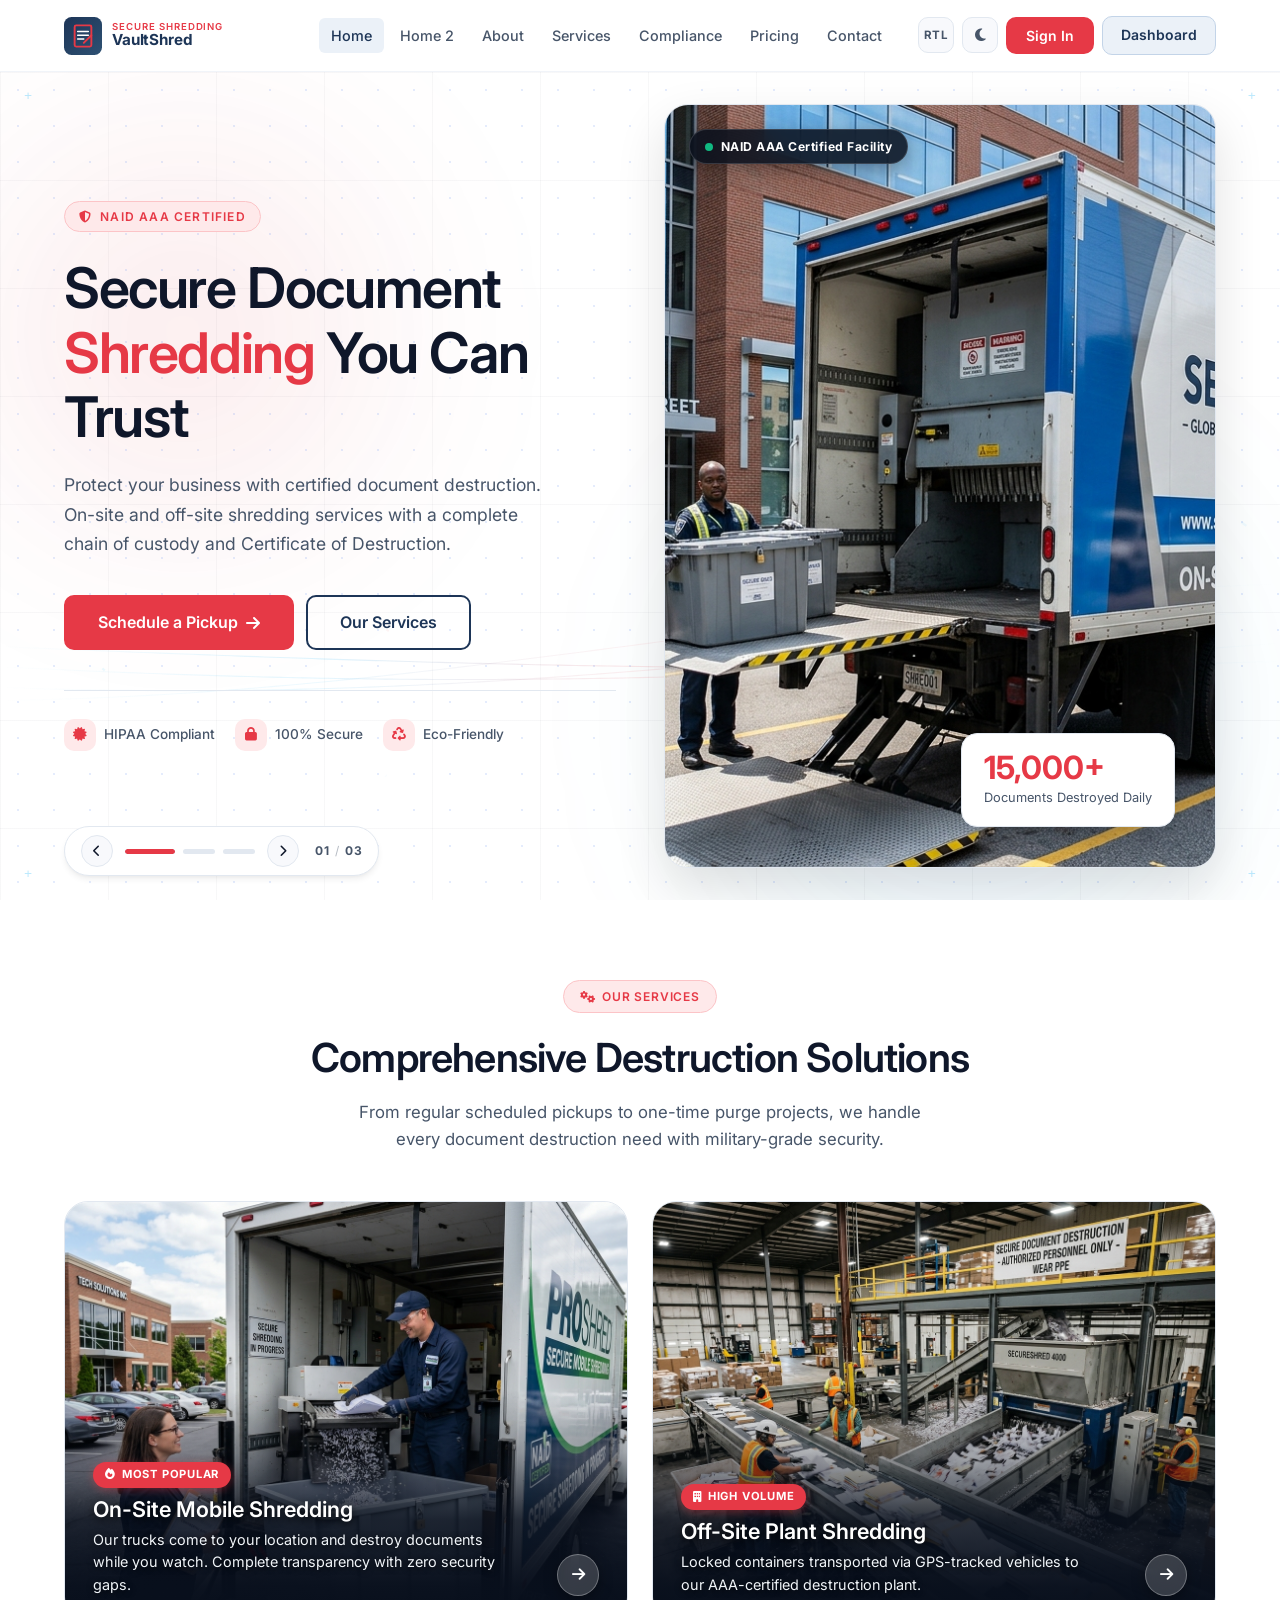
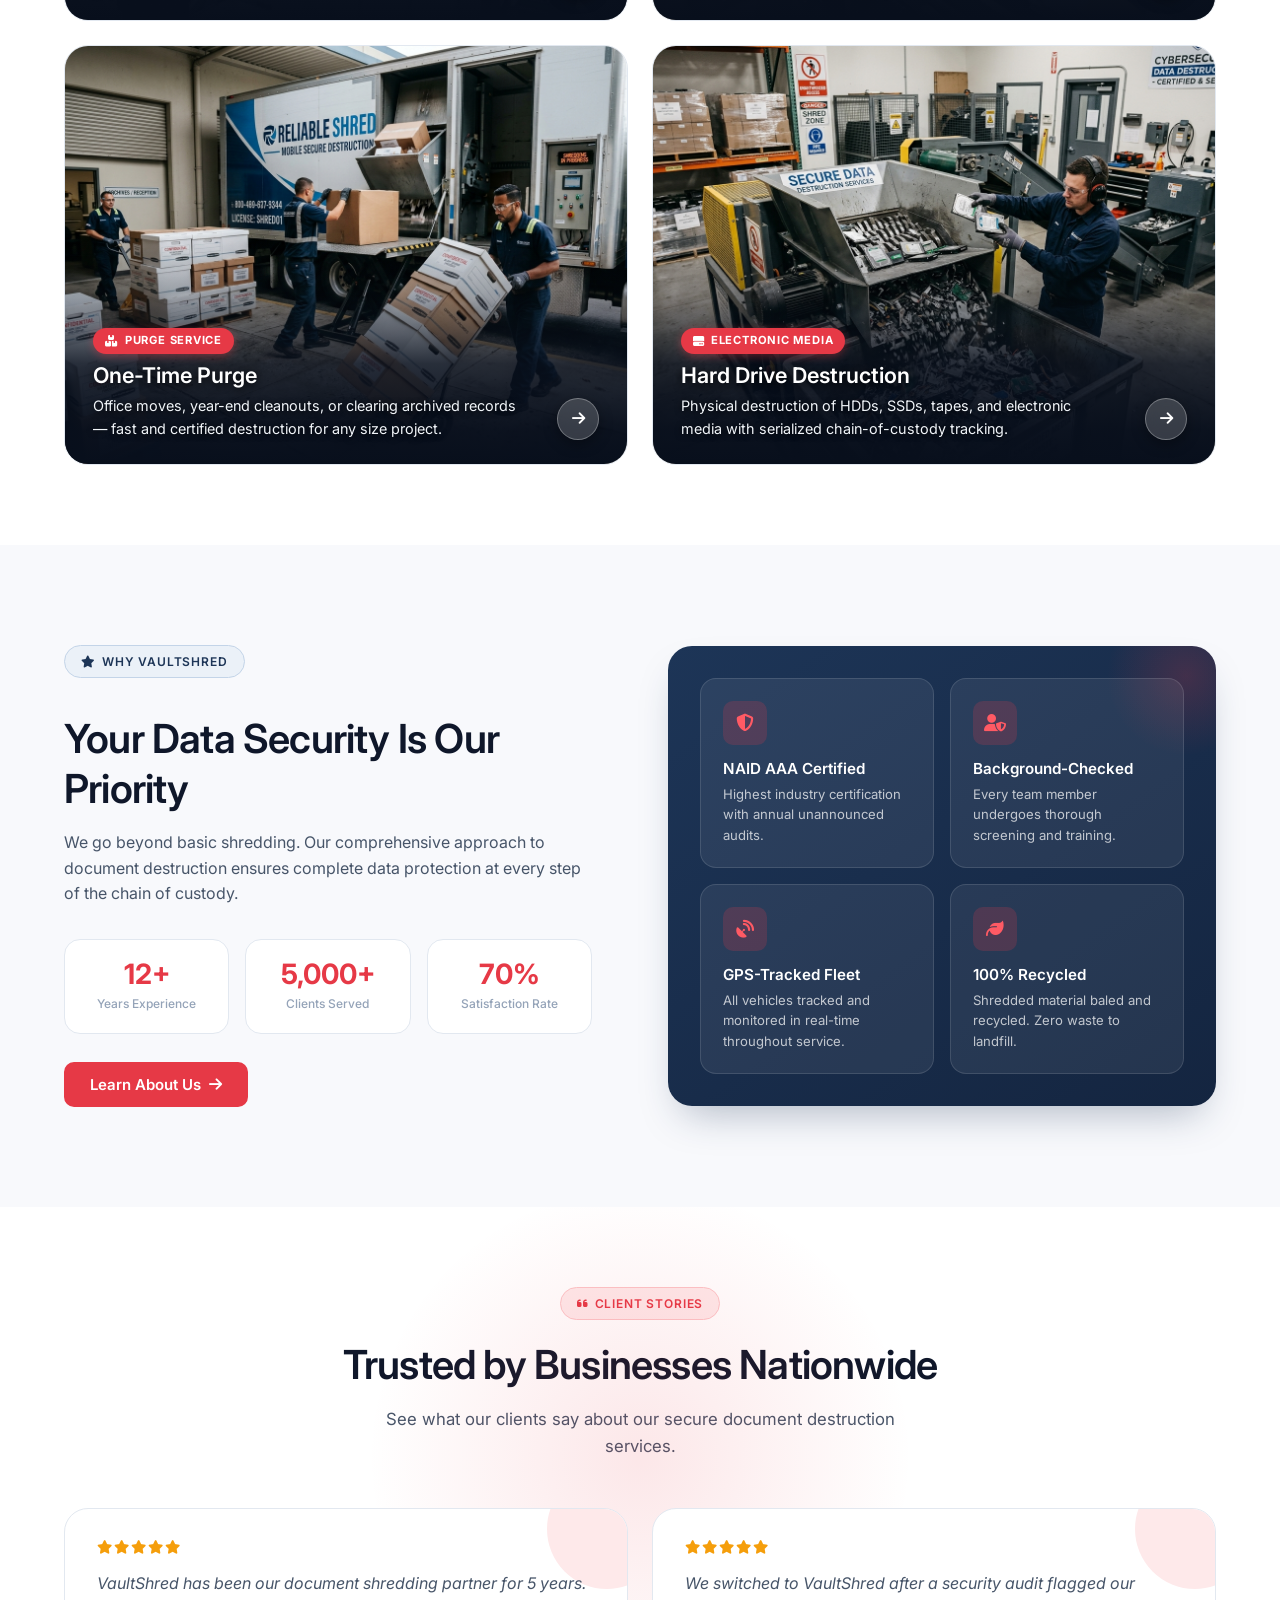
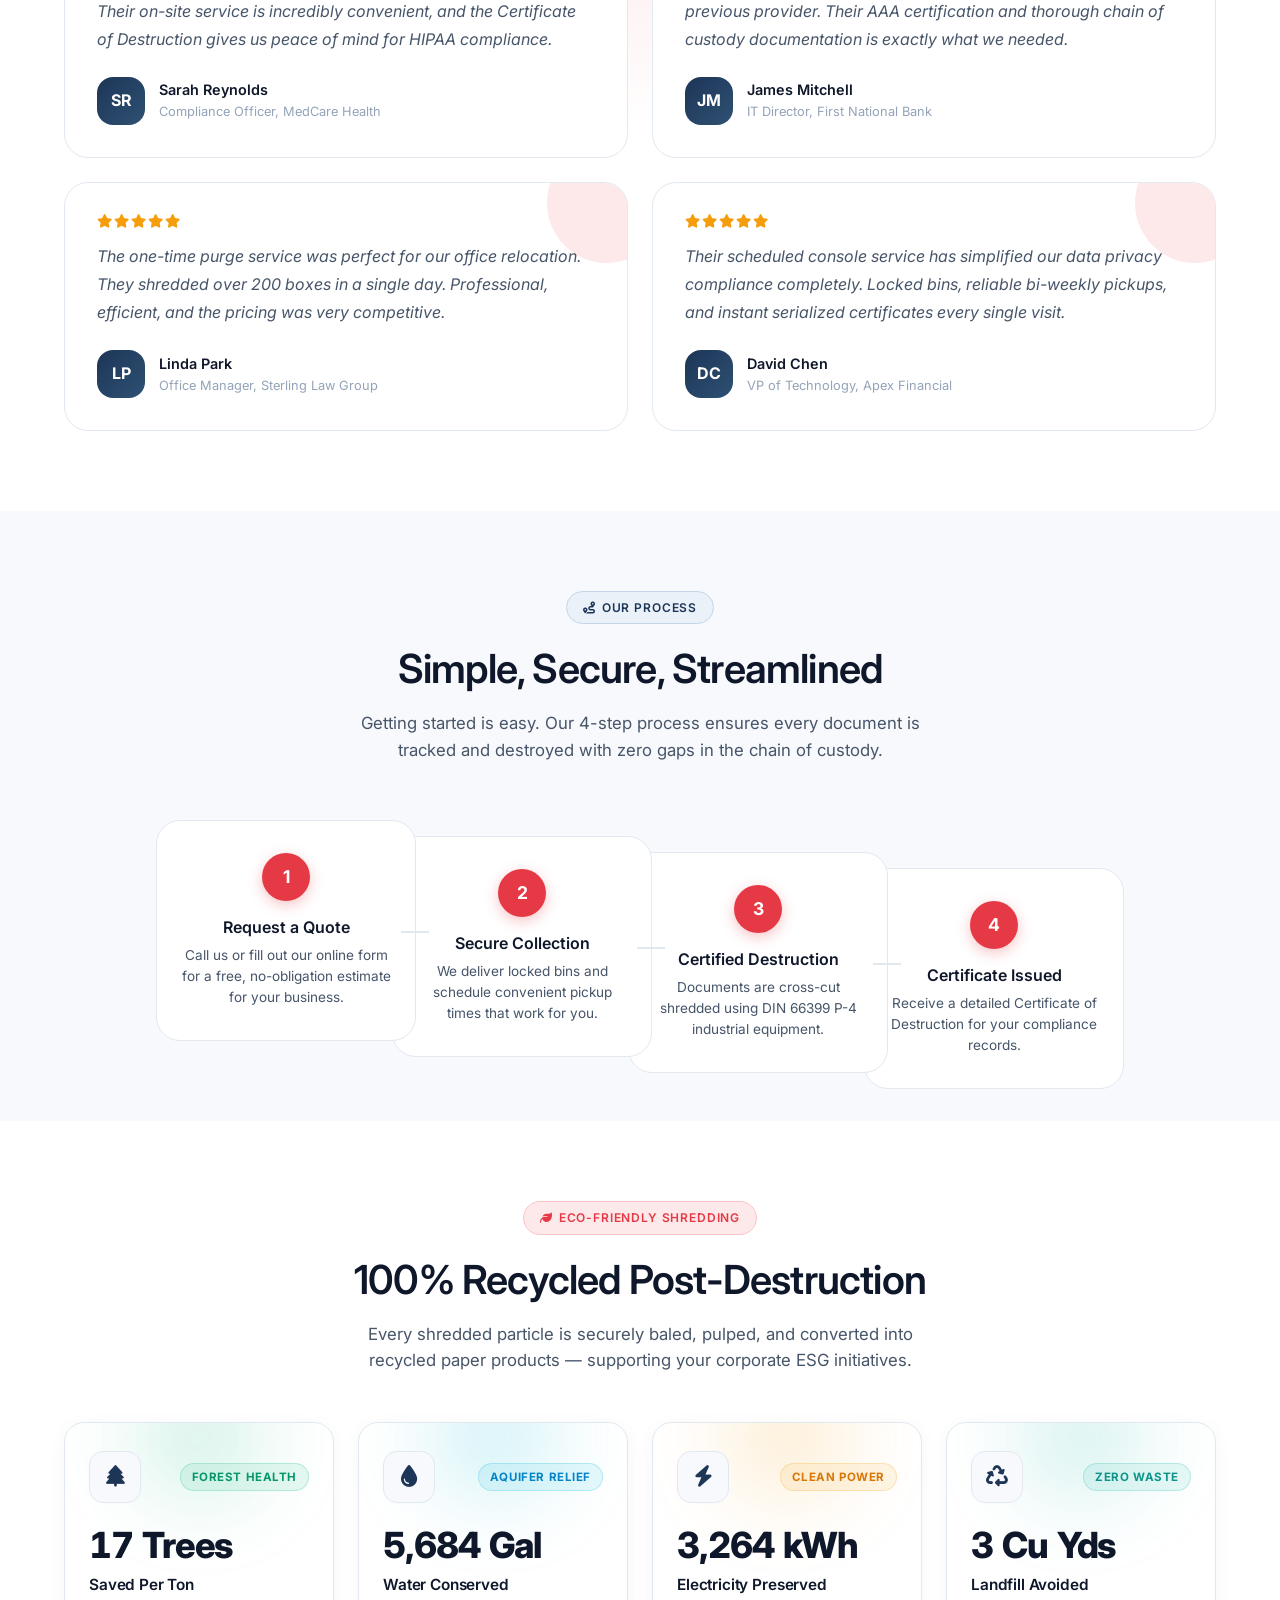
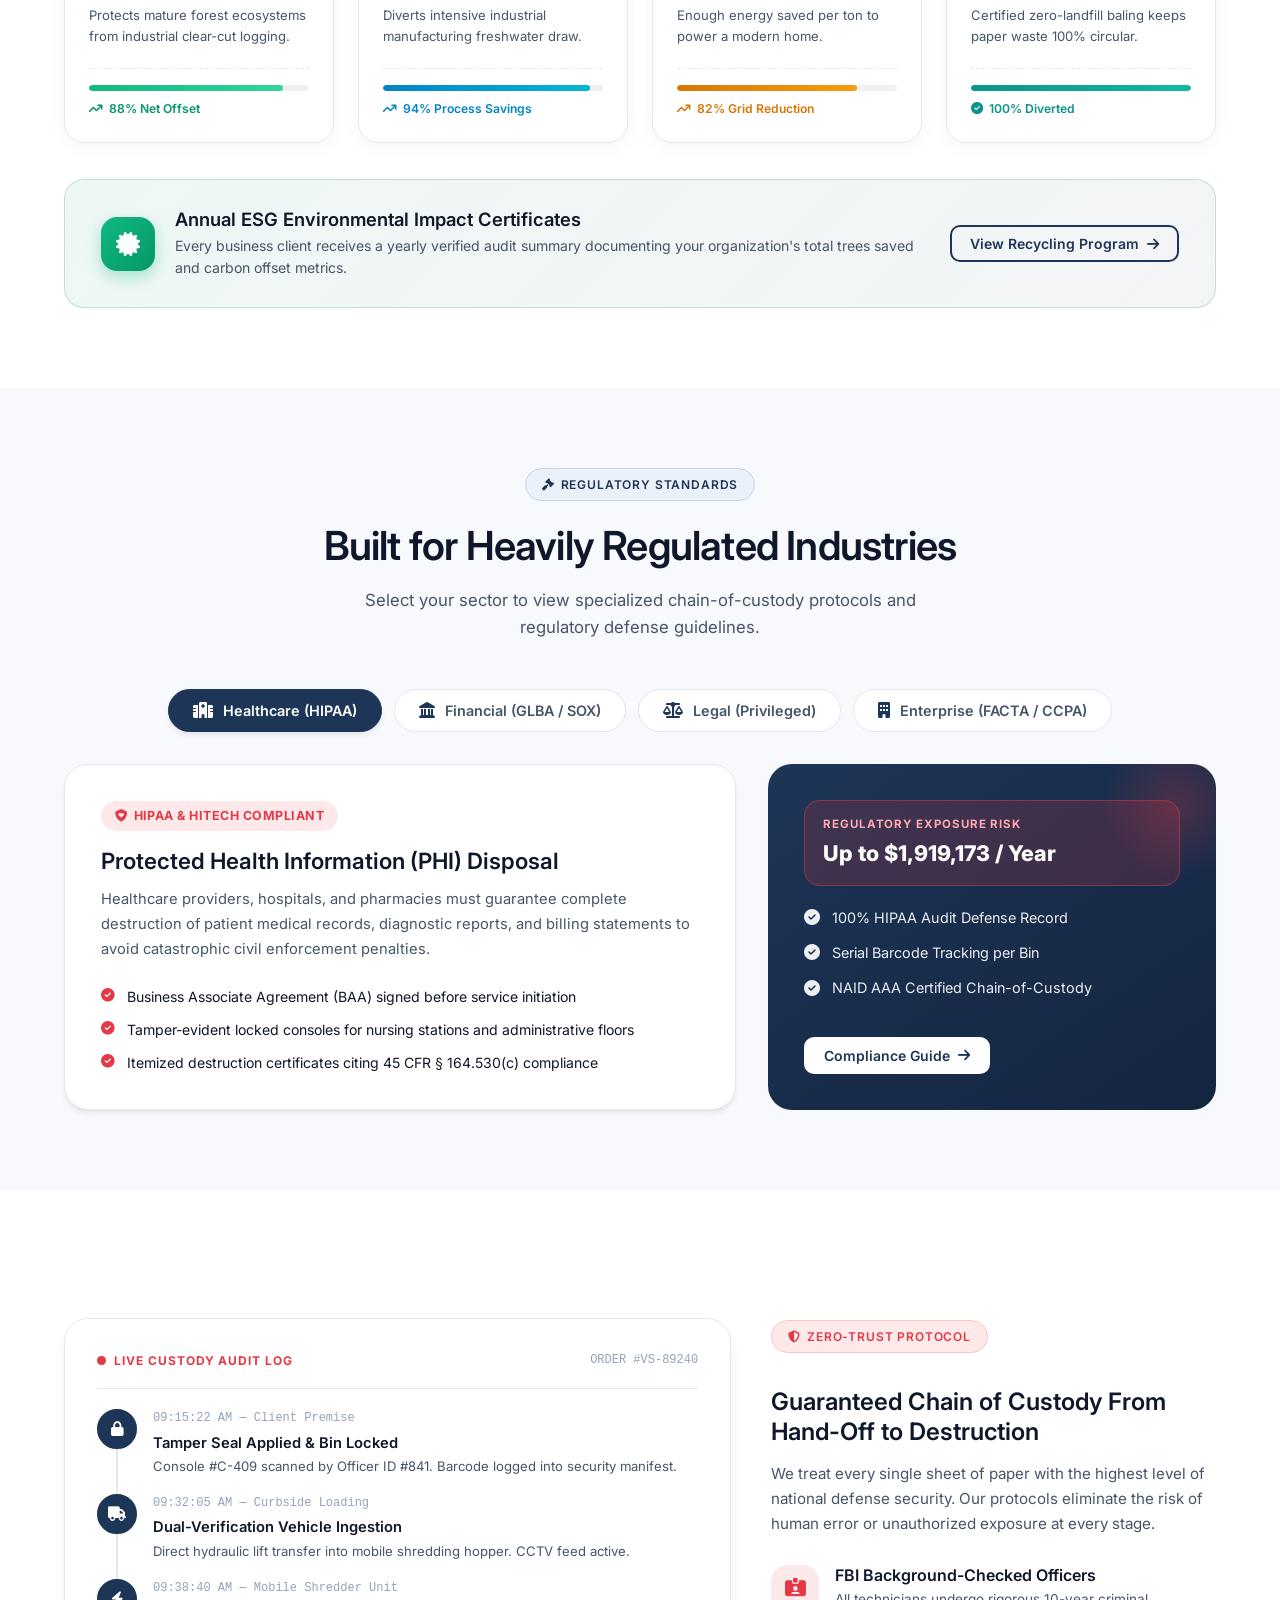
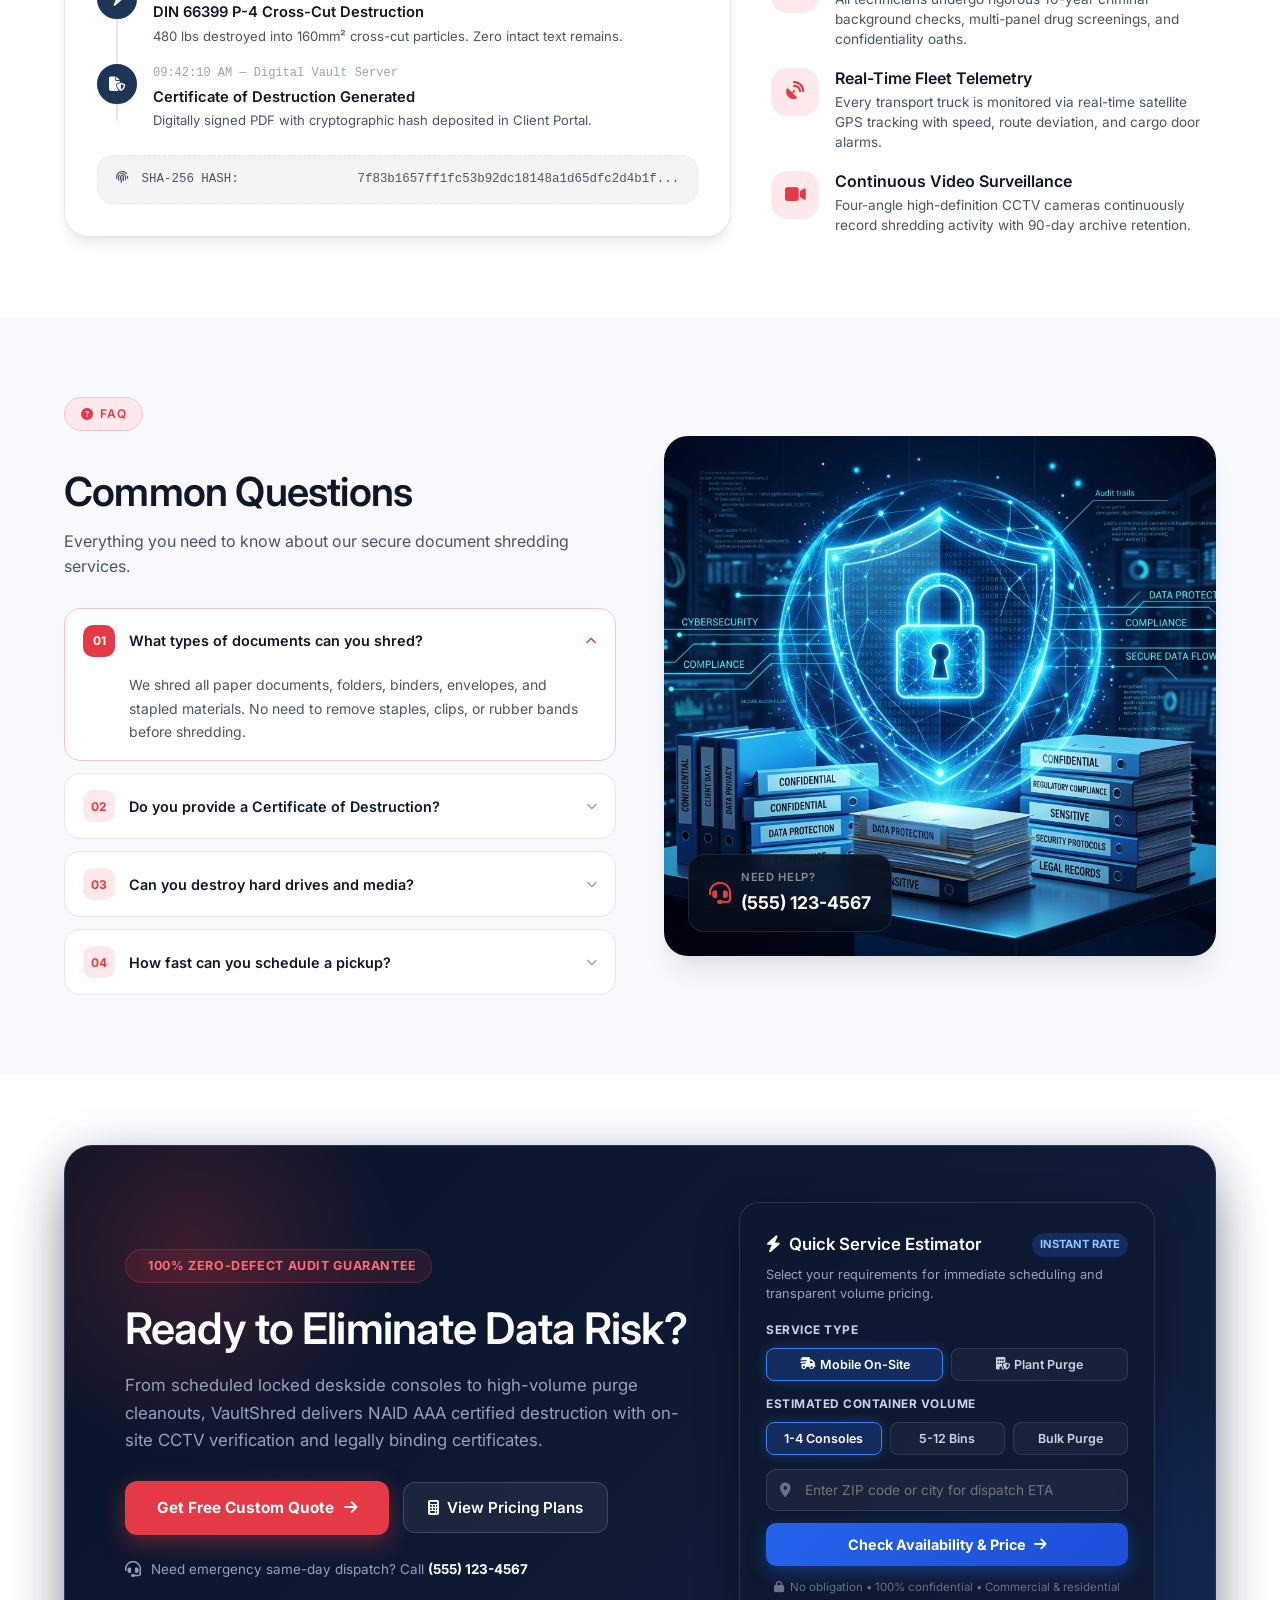
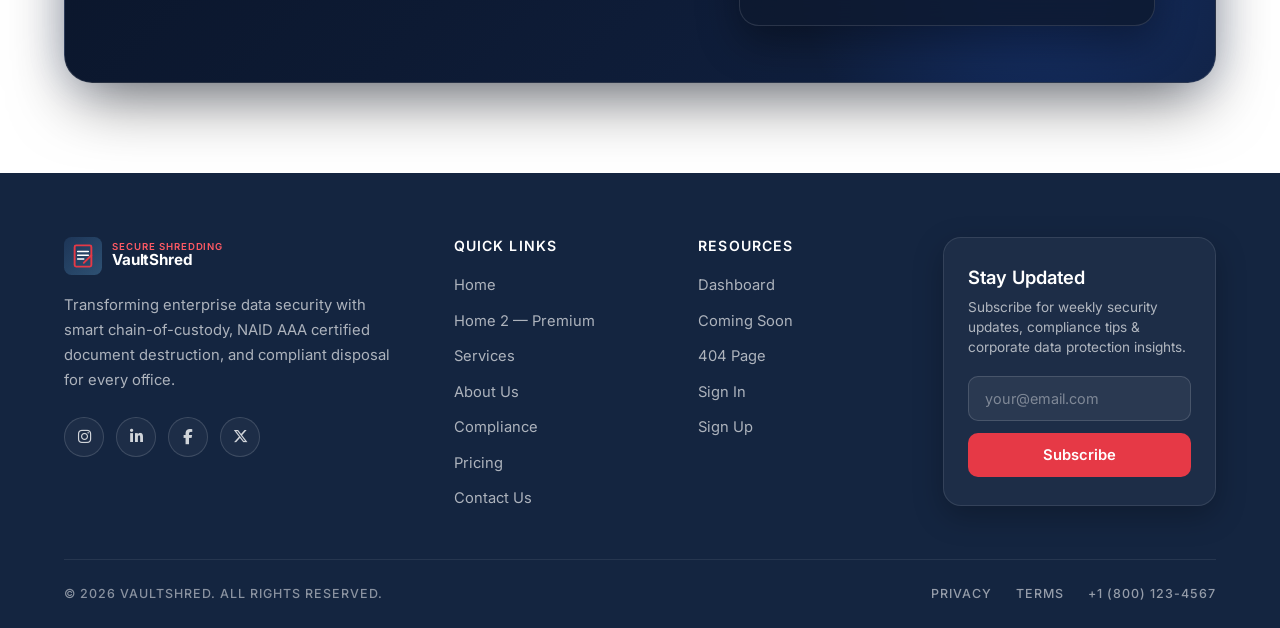
==== commit b1940052: "feat: add hero background animations and banner images for services and compliance pages" ====
--- a/index.html
+++ b/index.html
@@ -7,7 +7,7 @@
     <meta name="description" content="VaultShred provides certified on-site and off-site document shredding and destruction services. HIPAA, FACTA & NAID AAA compliant. Schedule a pickup today.">
     <link rel="icon" href="favicon.svg" type="image/svg+xml">
     <link rel="stylesheet" href="https://cdnjs.cloudflare.com/ajax/libs/font-awesome/6.5.1/css/all.min.css">
-    <link rel="stylesheet" href="style.css">
+    <link rel="stylesheet" href="style.css?v=3.7">
 </head>
 <body>
 
@@ -15,6 +15,22 @@
 
 <!-- ============ HERO SLIDER (3 Slides — 5s Auto Transition) ============ -->
 <section class="hero-slider" id="heroSlider" aria-roledescription="carousel" aria-label="Featured Shredding Services">
+    <!-- Themed Background Animation Layers (Enterprise Guilloché Waveform, Security Mesh & Ambient Spotlight) -->
+    <div class="hero-bg-effects" aria-hidden="true">
+        <canvas id="heroShredCanvas" class="hero-shred-canvas"></canvas>
+        <div class="hero-ambient-orb orb-crimson"></div>
+        <div class="hero-ambient-orb orb-cyan"></div>
+        <div class="hero-grid-matrix"></div>
+        <div class="hero-mouse-spotlight" id="heroSpotlight"></div>
+        <div class="hero-security-markers" aria-hidden="true">
+            <span class="marker marker-tl">+</span>
+            <span class="marker marker-tr">+</span>
+            <span class="marker marker-bl">+</span>
+            <span class="marker marker-br">+</span>
+        </div>
+        <div class="hero-scan-vignette"></div>
+    </div>
+
     <div class="hero-slides-wrapper">
         <!-- SLIDE 1: Secure Document Shredding -->
         <div class="hero-slide hero-split active" data-slide-index="0" role="group" aria-roledescription="slide" aria-label="1 of 3: Secure Document Shredding">
@@ -725,7 +741,7 @@
                     <span class="cta-security-badge">
                         <span class="pulse-dot"></span> 100% Zero-Defect Audit Guarantee
                     </span>
-                    <h2>Ready to Eliminate Data Risk? <span class="cta-highlight-text">Secure Your Facility Today.</span></h2>
+                    <h2>Ready to Eliminate Data Risk?</h2>
                     <p>
                         From scheduled locked deskside consoles to high-volume purge cleanouts, VaultShred delivers NAID AAA certified destruction with on-site CCTV verification and legally binding certificates.
                     </p>
@@ -820,10 +836,255 @@
     btn.parentElement.querySelectorAll('.cw-pill').forEach(p => p.classList.remove('active'));
     btn.classList.add('active');
 }
+
+/* ========================================================
+   VAULTSHRED THEMED HERO BACKGROUND ANIMATION
+   - Shredded Paper Ribbons & Security Data Particles
+   - Interactive mouse drift breeze
+   - Responsive & battery-efficient via requestAnimationFrame
+   ======================================================== */
+function initHeroShredAnimation() {
+    const canvas = document.getElementById('heroShredCanvas');
+    const container = document.getElementById('heroSlider');
+    const spotlight = document.getElementById('heroSpotlight');
+    if (!canvas || !container) return;
+    const ctx = canvas.getContext('2d');
+    if (!ctx) return;
+
+    let width = 0;
+    let height = 0;
+    let dpr = Math.min(window.devicePixelRatio || 1, 2);
+    let animationFrameId = null;
+    let time = 0;
+
+    const mouse = {
+        x: -9999,
+        y: -9999,
+        targetX: -9999,
+        targetY: -9999,
+        active: false,
+        radius: 140
+    };
+
+    let chits = [];
+
+    function resizeCanvas() {
+        const rect = container.getBoundingClientRect();
+        width = rect.width;
+        height = rect.height;
+        dpr = Math.min(window.devicePixelRatio || 1, 2);
+        canvas.width = Math.floor(width * dpr);
+        canvas.height = Math.floor(height * dpr);
+        ctx.setTransform(1, 0, 0, 1, 0, 0);
+        ctx.scale(dpr, dpr);
+    }
+
+    // --- 1. CALM MICRO-CUT SECURITY CHITS ---
+    class MicroChit {
+        constructor(isInitial = false) {
+            this.reset(isInitial);
+        }
+
+        reset(isInitial = false) {
+            this.x = Math.random() * width;
+            this.y = isInitial ? Math.random() * height : height + 15;
+            this.z = Math.random() * 0.6 + 0.4;
+
+            this.w = (Math.random() * 3 + 2.5) * this.z;
+            this.h = (Math.random() * 5 + 3.5) * this.z;
+
+            this.vx = (Math.random() - 0.5) * 0.3;
+            this.vy = -(Math.random() * 0.45 + 0.25) * this.z;
+            this.flutterPhase = Math.random() * Math.PI * 2;
+            this.flutterSpeed = Math.random() * 0.02 + 0.01;
+
+            this.rotX = Math.random() * Math.PI * 2;
+            this.rotY = Math.random() * Math.PI * 2;
+            this.rotZ = Math.random() * Math.PI * 2;
+            this.speedX = (Math.random() - 0.5) * 0.02;
+            this.speedY = (Math.random() - 0.5) * 0.02;
+            this.speedZ = (Math.random() - 0.5) * 0.015;
+
+            const r = Math.random();
+            if (r < 0.65) {
+                this.color = '248, 250, 252';
+                this.baseAlpha = (Math.random() * 0.14 + 0.08) * this.z;
+            } else if (r < 0.88) {
+                this.color = '56, 189, 248';
+                this.baseAlpha = (Math.random() * 0.16 + 0.09) * this.z;
+            } else {
+                this.color = '230, 57, 70';
+                this.baseAlpha = (Math.random() * 0.18 + 0.1) * this.z;
+            }
+        }
+
+        update() {
+            this.flutterPhase += this.flutterSpeed;
+            this.x += this.vx + Math.sin(this.flutterPhase) * 0.35;
+            this.y += this.vy;
+
+            this.rotX += this.speedX;
+            this.rotY += this.speedY;
+            this.rotZ += this.speedZ;
+
+            if (mouse.active) {
+                const dx = this.x - mouse.x;
+                const dy = this.y - mouse.y;
+                const dist = Math.hypot(dx, dy);
+
+                if (dist < mouse.radius && dist > 0) {
+                    const force = (1 - dist / mouse.radius) * 1.2;
+                    this.x += (dx / dist) * force;
+                    this.y += (dy / dist) * force;
+                }
+            }
+
+            if (this.y < -20 || this.x < -30 || this.x > width + 30) {
+                this.reset(false);
+            }
+        }
+
+        draw() {
+            const cosX = Math.cos(this.rotX);
+            const cosY = Math.cos(this.rotY);
+            const alpha = this.baseAlpha * Math.abs(cosX) * Math.abs(cosY);
+            if (alpha <= 0.005) return;
+
+            ctx.save();
+            ctx.translate(this.x, this.y);
+            ctx.rotate(this.rotZ);
+            ctx.scale(cosX, cosY);
+
+            ctx.fillStyle = `rgba(${this.color}, ${alpha})`;
+            ctx.fillRect(-this.w / 2, -this.h / 2, this.w, this.h);
+
+            ctx.restore();
+        }
+    }
+
+    function initElements() {
+        const count = Math.min(Math.floor(width / 45), 28);
+        chits = [];
+        for (let i = 0; i < count; i++) {
+            chits.push(new MicroChit(true));
+        }
+    }
+
+    // --- 2. HARMONIC GUILLOCHÉ SECURITY WAVEFORM ---
+    function drawGuillocheWaves() {
+        const waveCount = 4;
+        const baseY = height * 0.68;
+
+        for (let w = 0; w < waveCount; w++) {
+            ctx.beginPath();
+            const phaseOffset = w * 0.55;
+            const amp = 26 + w * 7;
+            const freq = 0.0016 + w * 0.00025;
+            const waveSpeed = time * 0.0008;
+
+            for (let x = 0; x <= width; x += 8) {
+                let y = baseY 
+                    + Math.sin(x * freq + waveSpeed + phaseOffset) * amp
+                    + Math.cos(x * freq * 0.6 - waveSpeed * 0.7) * (amp * 0.4);
+
+                if (mouse.active) {
+                    const dx = x - mouse.x;
+                    const dy = y - mouse.y;
+                    const distSq = dx * dx + dy * dy;
+                    const r = 160;
+                    if (distSq < r * r) {
+                        const factor = Math.exp(-distSq / (2 * 45 * 45));
+                        y += (dy > 0 ? 1 : -1) * factor * 22;
+                    }
+                }
+
+                if (x === 0) ctx.moveTo(x, y);
+                else ctx.lineTo(x, y);
+            }
+
+            const alpha = 0.14 - (w * 0.022);
+            const grad = ctx.createLinearGradient(0, 0, width, 0);
+            grad.addColorStop(0, 'rgba(56, 189, 248, 0)');
+            grad.addColorStop(0.25, `rgba(56, 189, 248, ${alpha * 1.2})`);
+            grad.addColorStop(0.5, `rgba(230, 57, 70, ${alpha * 0.85})`);
+            grad.addColorStop(0.75, `rgba(56, 189, 248, ${alpha * 1.1})`);
+            grad.addColorStop(1, 'rgba(56, 189, 248, 0)');
+
+            ctx.strokeStyle = grad;
+            ctx.lineWidth = 1.1;
+            ctx.stroke();
+        }
+    }
+
+    function animate() {
+        ctx.clearRect(0, 0, width, height);
+        time++;
+
+        if (mouse.active) {
+            mouse.x += (mouse.targetX - mouse.x) * 0.1;
+            mouse.y += (mouse.targetY - mouse.y) * 0.1;
+
+            if (spotlight) {
+                spotlight.style.setProperty('--mouse-x', `${mouse.x}px`);
+                spotlight.style.setProperty('--mouse-y', `${mouse.y}px`);
+            }
+        }
+
+        drawGuillocheWaves();
+
+        for (let i = 0; i < chits.length; i++) {
+            chits[i].update();
+            chits[i].draw();
+        }
+
+        animationFrameId = requestAnimationFrame(animate);
+    }
+
+    container.addEventListener('mousemove', e => {
+        const rect = canvas.getBoundingClientRect();
+        mouse.targetX = e.clientX - rect.left;
+        mouse.targetY = e.clientY - rect.top;
+
+        if (!mouse.active) {
+            mouse.x = mouse.targetX;
+            mouse.y = mouse.targetY;
+            mouse.active = true;
+            if (spotlight) spotlight.classList.add('active');
+        }
+    });
+
+    container.addEventListener('mouseleave', () => {
+        mouse.active = false;
+        if (spotlight) spotlight.classList.remove('active');
+    });
+
+    window.addEventListener('resize', () => {
+        resizeCanvas();
+        initElements();
+    });
+
+    document.addEventListener('visibilitychange', () => {
+        if (document.hidden) {
+            cancelAnimationFrame(animationFrameId);
+        } else {
+            animationFrameId = requestAnimationFrame(animate);
+        }
+    });
+
+    resizeCanvas();
+    initElements();
+    animate();
+}
+
+if (document.readyState === 'loading') {
+    document.addEventListener('DOMContentLoaded', initHeroShredAnimation);
+} else {
+    initHeroShredAnimation();
+}
 </script>
 
 <div id="footer-placeholder"></div>
 
-<script src="components.js"></script>
+<script src="components.js?v=3.6"></script>
 </body>
 </html>
--- a/style.css
+++ b/style.css
@@ -96,9 +96,9 @@
 h4{font-size:1.125rem}
 p,.paragraph,.section-subtitle{font-weight:400;color:var(--text-secondary)}
 
-.section-badge{display:inline-flex;align-items:center;gap:6px;padding:5px 14px;font-size:.75rem;font-weight:600;text-transform:uppercase;letter-spacing:.07em;color:var(--secondary);background:var(--secondary-50);border:1px solid var(--secondary-100);border-radius:var(--radius-full)}
+.section-badge{display:inline-flex;align-items:center;gap:6px;padding:6px 16px;font-size:.75rem;font-weight:600;text-transform:uppercase;letter-spacing:.07em;color:var(--secondary);background:var(--secondary-50);border:1px solid var(--secondary-100);border-radius:var(--radius-full);margin-bottom:20px}
 .dark .section-badge{background:rgba(230,57,70,.12);border-color:rgba(230,57,70,.25)}
-.section-badge-primary{display:inline-flex;align-items:center;gap:6px;padding:5px 14px;font-size:.75rem;font-weight:600;text-transform:uppercase;letter-spacing:.07em;color:var(--primary);background:var(--primary-50);border:1px solid var(--primary-100);border-radius:var(--radius-full)}
+.section-badge-primary{display:inline-flex;align-items:center;gap:6px;padding:6px 16px;font-size:.75rem;font-weight:600;text-transform:uppercase;letter-spacing:.07em;color:var(--primary);background:var(--primary-50);border:1px solid var(--primary-100);border-radius:var(--radius-full);margin-bottom:20px}
 .dark .section-badge-primary{background:rgba(29,53,87,.25);border-color:rgba(29,53,87,.5);color:#5B8FB9}
 .section-subtitle{max-width:640px;margin:0 auto;font-size:1.05rem;color:var(--text-secondary);font-weight:400}
 
@@ -245,11 +245,152 @@
 
 /* HOME 1 HERO SLIDER & SPLIT */
 .hero-slider{position:relative;overflow:hidden;background:var(--bg);min-height:calc(100vh - var(--nav-h))}
-.hero-slides-wrapper{display:grid;grid-template-columns:1fr;position:relative;width:100%;min-height:calc(100vh - var(--nav-h))}
+.hero-slides-wrapper{display:grid;grid-template-columns:1fr;position:relative;width:100%;min-height:calc(100vh - var(--nav-h));z-index:2;background:transparent}
 .hero-slide{grid-area:1 / 1;opacity:0;visibility:hidden;pointer-events:none;transition:opacity .7s cubic-bezier(.4,0,.2,1),visibility .7s cubic-bezier(.4,0,.2,1);z-index:1}
 .hero-slide.active{opacity:1;visibility:visible;pointer-events:auto;z-index:2}
 
-.hero-split{min-height:calc(100vh - var(--nav-h));display:grid;grid-template-columns:1fr 1fr;align-items:center;position:relative;overflow:hidden;background:var(--bg)}
+.hero-split{min-height:calc(100vh - var(--nav-h));display:grid;grid-template-columns:1fr 1fr;align-items:center;position:relative;overflow:hidden;background:transparent !important}
+
+/* THEMED HERO BACKGROUND ANIMATIONS & EFFECTS */
+.hero-bg-effects {
+    position: absolute;
+    inset: 0;
+    pointer-events: none;
+    z-index: 1;
+    overflow: hidden;
+}
+
+.hero-shred-canvas {
+    position: absolute;
+    inset: 0;
+    width: 100%;
+    height: 100%;
+    z-index: 2;
+    pointer-events: none;
+}
+
+.hero-grid-matrix {
+    position: absolute;
+    inset: 0;
+    background-image: 
+        radial-gradient(rgba(56, 189, 248, 0.12) 1.5px, transparent 1.5px),
+        linear-gradient(to right, rgba(255, 255, 255, 0.02) 1px, transparent 1px),
+        linear-gradient(to bottom, rgba(255, 255, 255, 0.02) 1px, transparent 1px);
+    background-size: 36px 36px, 108px 108px, 108px 108px;
+    z-index: 1;
+    pointer-events: none;
+}
+
+html:not(.dark) .hero-grid-matrix,
+body:not(.dark) .hero-grid-matrix {
+    background-image: 
+        radial-gradient(rgba(37, 99, 235, 0.12) 1.5px, transparent 1.5px),
+        linear-gradient(to right, rgba(15, 23, 42, 0.03) 1px, transparent 1px),
+        linear-gradient(to bottom, rgba(15, 23, 42, 0.03) 1px, transparent 1px);
+}
+
+/* ========================================================
+   PROFESSIONAL ENTERPRISE BACKGROUND: CUSTODY MESH & SPOTLIGHT
+   ======================================================== */
+.hero-mouse-spotlight {
+    position: absolute;
+    inset: 0;
+    pointer-events: none;
+    z-index: 1;
+    opacity: 0;
+    transition: opacity 0.5s ease;
+    background: radial-gradient(
+        600px circle at var(--mouse-x, 50%) var(--mouse-y, 50%),
+        rgba(56, 189, 248, 0.08) 0%,
+        rgba(37, 99, 235, 0.03) 40%,
+        transparent 70%
+    );
+}
+
+.hero-mouse-spotlight.active {
+    opacity: 1;
+}
+
+/* Subtle Architectural Security Crosshairs & Telemetry Badge */
+.hero-security-markers {
+    position: absolute;
+    inset: 18px 24px;
+    pointer-events: none;
+    z-index: 2;
+}
+
+.hero-security-markers .marker {
+    position: absolute;
+    font-family: 'Space Grotesk', monospace, sans-serif;
+    font-size: 0.85rem;
+    font-weight: 300;
+    color: rgba(56, 189, 248, 0.35);
+    line-height: 1;
+    user-select: none;
+}
+
+.hero-security-markers .marker-tl { top: 0; left: 0; }
+.hero-security-markers .marker-tr { top: 0; right: 0; }
+.hero-security-markers .marker-bl { bottom: 0; left: 0; }
+.hero-security-markers .marker-br { bottom: 0; right: 0; }
+
+
+
+/* Ambient Radial Orbs — Deep & Subtle */
+.hero-ambient-orb {
+    position: absolute;
+    border-radius: 50%;
+    filter: blur(100px);
+    pointer-events: none;
+    z-index: 0;
+    opacity: 0.55;
+    animation: heroOrbPulse 14s ease-in-out infinite alternate;
+}
+
+.hero-ambient-orb.orb-crimson {
+    top: 0%;
+    left: -6%;
+    width: 520px;
+    height: 520px;
+    background: radial-gradient(circle, rgba(230, 57, 70, 0.22) 0%, rgba(193, 18, 31, 0.08) 50%, transparent 75%);
+}
+
+.hero-ambient-orb.orb-cyan {
+    bottom: -15%;
+    right: 0%;
+    width: 620px;
+    height: 620px;
+    background: radial-gradient(circle, rgba(37, 99, 235, 0.2) 0%, rgba(6, 182, 212, 0.1) 50%, transparent 75%);
+    animation-delay: -7s;
+}
+
+@keyframes heroOrbPulse {
+    0% {
+        transform: translate(0, 0) scale(1);
+        opacity: 0.45;
+    }
+    50% {
+        transform: translate(25px, -18px) scale(1.06);
+        opacity: 0.65;
+    }
+    100% {
+        transform: translate(-18px, 25px) scale(0.96);
+        opacity: 0.5;
+    }
+}
+
+.hero-scan-vignette {
+    position: absolute;
+    inset: 0;
+    background: radial-gradient(circle at 50% 50%, transparent 50%, rgba(4, 8, 18, 0.55) 100%);
+    z-index: 1;
+    pointer-events: none;
+}
+
+html:not(.dark) .hero-scan-vignette,
+body:not(.dark) .hero-scan-vignette {
+    display: none;
+}
 .hero-split-left{padding:80px var(--container-pad) 100px calc(max((100vw - var(--container))/2, 0px) + var(--container-pad));z-index:2}
 [dir="rtl"] .hero-split-left{padding:80px calc(max((100vw - var(--container))/2, 0px) + var(--container-pad)) 100px var(--container-pad)}
 .hero-eyebrow{display:inline-flex;align-items:center;gap:8px;font-size:.75rem;font-weight:600;text-transform:uppercase;letter-spacing:.1em;color:var(--secondary);background:var(--secondary-50);border:1px solid var(--secondary-100);border-radius:var(--radius-full);padding:5px 14px;margin-bottom:24px}
@@ -450,6 +591,30 @@
 .cta-inner p{font-size:1.1rem;color:rgba(255,255,255,.75);margin-bottom:36px;font-weight:400}
 .cta-actions{display:flex;gap:12px;justify-content:center;flex-wrap:wrap}
 
+/* CTA SPLIT */
+.cta-split{display:grid;grid-template-columns:1.2fr .8fr;gap:48px;align-items:center;text-align:left;position:relative;z-index:1}
+[dir="rtl"] .cta-split{text-align:right}
+.cta-split .cta-content{max-width:620px}
+.cta-split .cta-content h2{font-size:clamp(1.85rem,3.5vw,2.75rem);color:#fff;margin-bottom:16px;font-weight:600!important;line-height:1.2}
+.cta-split .cta-content p{font-size:1.05rem;color:rgba(255,255,255,.8);margin-bottom:32px;font-weight:400;line-height:1.65}
+.cta-split .cta-actions{display:flex;gap:12px;justify-content:flex-start;flex-wrap:wrap}
+.cta-img-wrap{position:relative;border-radius:var(--radius-2xl);overflow:hidden;box-shadow:0 20px 45px rgba(0,0,0,.4);border:1px solid rgba(255,255,255,.15);aspect-ratio:4/3;background:rgba(255,255,255,.05)}
+.cta-img{width:100%;height:100%;object-fit:cover;display:block;transition:transform .4s var(--ease)}
+.cta-img-wrap:hover .cta-img{transform:scale(1.04)}
+.cta-img-badge{position:absolute;bottom:16px;left:16px;background:rgba(13,23,41,.88);backdrop-filter:blur(8px);color:#fff;padding:8px 16px;border-radius:var(--radius-full);font-size:.82rem;font-weight:600;display:inline-flex;align-items:center;gap:8px;border:1px solid rgba(255,255,255,.15);box-shadow:var(--shadow-md)}
+[dir="rtl"] .cta-img-badge{left:auto;right:16px}
+.cta-img-badge i{color:var(--secondary-light)}
+.cta-split.image-left{grid-template-columns:.8fr 1.2fr}
+@media(max-width:991px){
+    .cta-split{grid-template-columns:1fr;text-align:center;gap:36px}
+    .cta-split.image-left{grid-template-columns:1fr}
+    .cta-split.image-left .cta-content{order:1}
+    .cta-split.image-left .cta-img-wrap{order:2}
+    .cta-split .cta-content{margin:0 auto}
+    .cta-split .cta-actions{justify-content:center}
+    .cta-img-wrap{max-width:480px;margin:0 auto;width:100%}
+}
+
 /* FAQ */
 .faq-grid{display:flex;flex-direction:column;gap:16px;max-width:840px;margin:48px auto 0;width:100%}
 .faq-item{border:1px solid var(--border);border-radius:var(--radius-lg);background:var(--bg-card);overflow:hidden;transition:border-color var(--dur) var(--ease)}
@@ -464,18 +629,1039 @@
 .faq-item.active .faq-answer{max-height:300px}
 .faq-answer-inner{padding:0 20px 18px;font-size:.9rem;color:var(--text-secondary);line-height:1.7;font-weight:400}
 
-/* HOME2 HERO */
-.hero2{position:relative;min-height:calc(100vh - var(--nav-h));display:flex;align-items:center;overflow:hidden}
-.hero2-bg{position:absolute;inset:0;z-index:0}
-.hero2-bg img{width:100%;height:100%;object-fit:cover}
-.hero2-overlay{position:absolute;inset:0;background:linear-gradient(135deg,rgba(8,15,28,.95) 0%,rgba(29,53,87,.8) 50%,rgba(8,15,28,.7) 100%)}
-.hero2-content{position:relative;z-index:2;text-align:center;max-width:900px;margin:0 auto;padding:80px var(--container-pad);width:100%}
-.hero2-content h1{font-size:clamp(2.5rem,6vw,4.5rem);color:#fff;line-height:1.1;margin-bottom:24px;font-weight:600!important}
-.hero2-content h1 .accent{color:var(--secondary-light)}
-.hero2-content p{font-size:1.2rem;color:rgba(255,255,255,.8);max-width:620px;margin:0 auto 40px;line-height:1.7;font-weight:400}
-.hero2-badges{display:flex;justify-content:center;gap:16px;flex-wrap:wrap;margin-top:48px}
-.hero2-badge{display:flex;align-items:center;gap:8px;padding:8px 18px;background:rgba(255,255,255,.1);border:1px solid rgba(255,255,255,.2);border-radius:var(--radius-full);color:rgba(255,255,255,.9);font-size:.85rem;font-weight:500;backdrop-filter:blur(10px)}
-.hero2-badge i{color:var(--secondary-light)}
+/* ===================================================
+   HOME2 HERO: MODERN ENTERPRISE COMMAND HUB REDESIGN
+   =================================================== */
+.hero2 {
+    position: relative;
+    min-height: calc(100vh - var(--nav-h));
+    display: flex;
+    flex-direction: column;
+    justify-content: flex-start;
+    overflow: hidden;
+    padding: 24px 0 50px;
+}
+
+.hero2-bg {
+    position: absolute;
+    inset: 0;
+    z-index: 0;
+}
+
+.hero2-bg img {
+    width: 100%;
+    height: 100%;
+    object-fit: cover;
+    filter: brightness(0.85);
+}
+
+.hero2-overlay {
+    position: absolute;
+    inset: 0;
+    background: radial-gradient(circle at 70% 30%, rgba(10, 22, 48, 0.75) 0%, rgba(6, 13, 27, 0.94) 70%, rgba(4, 9, 20, 0.98) 100%);
+    z-index: 1;
+}
+
+.hero2-ambient-glow {
+    position: absolute;
+    border-radius: 50%;
+    pointer-events: none;
+    z-index: 1;
+    filter: blur(80px);
+}
+
+.hero2-ambient-glow.red {
+    top: -80px;
+    left: -60px;
+    width: 480px;
+    height: 480px;
+    background: radial-gradient(circle, rgba(230, 57, 70, 0.28) 0%, transparent 70%);
+}
+
+.hero2-ambient-glow.blue {
+    bottom: -100px;
+    right: 5%;
+    width: 550px;
+    height: 550px;
+    background: radial-gradient(circle, rgba(37, 99, 235, 0.25) 0%, rgba(6, 182, 212, 0.18) 50%, transparent 70%);
+}
+
+.hero2-grid-pattern {
+    position: absolute;
+    inset: 0;
+    background-image: linear-gradient(to right, rgba(255, 255, 255, 0.02) 1px, transparent 1px),
+                      linear-gradient(to bottom, rgba(255, 255, 255, 0.02) 1px, transparent 1px);
+    background-size: 36px 36px;
+    pointer-events: none;
+    z-index: 1;
+}
+
+.hero2-container {
+    position: relative;
+    z-index: 3;
+    width: 100%;
+}
+
+.hero2-grid {
+    display: grid;
+    grid-template-columns: 1.15fr 0.95fr;
+    gap: 54px;
+    align-items: center;
+    margin-bottom: 46px;
+}
+
+/* Left Column */
+.hero2-col-left {
+    text-align: left;
+}
+
+[dir="rtl"] .hero2-col-left {
+    text-align: right;
+}
+
+/* Eyebrow Status Pill */
+.h2-hero-eyebrow {
+    display: inline-flex;
+    align-items: center;
+    gap: 8px;
+    padding: 7px 16px;
+    border-radius: 9999px;
+    background: rgba(230, 57, 70, 0.12);
+    border: 1px solid rgba(230, 57, 70, 0.35);
+    color: #ff7582;
+    font-size: 0.78rem;
+    font-weight: 700;
+    letter-spacing: 0.06em;
+    text-transform: uppercase;
+    margin-bottom: 22px;
+}
+
+.h2-radar-beacon {
+    position: relative;
+    display: inline-flex;
+    width: 10px;
+    height: 10px;
+}
+
+.h2-radar-dot {
+    width: 8px;
+    height: 8px;
+    background: #e63946;
+    border-radius: 50%;
+    margin: auto;
+    box-shadow: 0 0 8px #e63946;
+}
+
+.h2-radar-ping {
+    position: absolute;
+    inset: -2px;
+    border-radius: 50%;
+    background: rgba(230, 57, 70, 0.6);
+    animation: h2Pulse 2s cubic-bezier(0, 0, 0.2, 1) infinite;
+}
+
+.h2-eyebrow-sep {
+    color: rgba(255, 255, 255, 0.3);
+}
+
+.h2-live-status {
+    display: inline-flex;
+    align-items: center;
+    gap: 5px;
+    color: #38bdf8;
+    font-size: 0.72rem;
+    font-weight: 700;
+}
+
+.h2-live-status i {
+    font-size: 0.45rem;
+    animation: h2Blink 1.5s infinite;
+}
+
+/* Headline & Subtitle */
+.hero2-col-left h1 {
+    font-size: clamp(2.3rem, 3.8vw, 3.6rem);
+    color: #ffffff !important;
+    font-weight: 600 !important;
+    line-height: 1.15;
+    margin-bottom: 20px;
+    letter-spacing: -0.02em;
+}
+
+.h2-text-accent {
+    background: linear-gradient(135deg, #ff6b75 0%, #e63946 55%, #fca5a5 100%);
+    -webkit-background-clip: text;
+    -webkit-text-fill-color: transparent;
+    display: inline-block;
+}
+
+.hero2-col-left p {
+    font-size: 1.08rem;
+    color: #cbd5e1;
+    line-height: 1.7;
+    margin-bottom: 28px;
+    max-width: 580px;
+    font-weight: 400;
+}
+
+/* Action Buttons */
+.hero2-actions {
+    display: flex;
+    align-items: center;
+    gap: 14px;
+    flex-wrap: wrap;
+    margin-bottom: 26px;
+}
+
+.btn-h2-primary {
+    display: inline-flex;
+    align-items: center;
+    gap: 10px;
+    padding: 14px 30px;
+    border-radius: 12px;
+    background: linear-gradient(135deg, #e63946 0%, #c1121f 100%);
+    color: #ffffff !important;
+    font-weight: 600;
+    font-size: 0.98rem;
+    box-shadow: 0 10px 28px rgba(230, 57, 70, 0.45);
+    transition: all 0.25s cubic-bezier(0.16, 1, 0.3, 1);
+    text-decoration: none;
+    border: 1px solid rgba(255, 255, 255, 0.15);
+}
+
+.btn-h2-primary:hover {
+    background: linear-gradient(135deg, #f04855 0%, #d62839 100%);
+    transform: translateY(-2px);
+    box-shadow: 0 14px 36px rgba(230, 57, 70, 0.6);
+}
+
+.btn-h2-primary i {
+    transition: transform 0.2s ease;
+}
+
+.btn-h2-primary:hover i {
+    transform: translateX(4px);
+}
+
+[dir="rtl"] .btn-h2-primary:hover i {
+    transform: translateX(-4px);
+}
+
+.btn-h2-glass {
+    display: inline-flex;
+    align-items: center;
+    gap: 8px;
+    padding: 14px 24px;
+    border-radius: 12px;
+    background: rgba(255, 255, 255, 0.08);
+    border: 1px solid rgba(255, 255, 255, 0.2);
+    color: #ffffff !important;
+    font-weight: 500;
+    font-size: 0.95rem;
+    backdrop-filter: blur(10px);
+    transition: all 0.25s ease;
+    text-decoration: none;
+}
+
+.btn-h2-glass:hover {
+    background: rgba(255, 255, 255, 0.16);
+    border-color: rgba(255, 255, 255, 0.35);
+    transform: translateY(-2px);
+}
+
+/* Micro Trust Chips */
+.h2-hero-chips {
+    display: flex;
+    flex-wrap: wrap;
+    gap: 10px;
+    margin-bottom: 22px;
+}
+
+.h2-chip {
+    display: inline-flex;
+    align-items: center;
+    gap: 6px;
+    padding: 6px 14px;
+    border-radius: 9999px;
+    background: rgba(255, 255, 255, 0.05);
+    border: 1px solid rgba(255, 255, 255, 0.12);
+    color: #e2e8f0;
+    font-size: 0.8rem;
+    font-weight: 500;
+    backdrop-filter: blur(8px);
+}
+
+.h2-chip i {
+    font-size: 0.82rem;
+}
+
+/* Social Proof Bar */
+.h2-hero-proof {
+    display: flex;
+    align-items: center;
+    gap: 12px;
+    padding-top: 10px;
+    border-top: 1px solid rgba(255, 255, 255, 0.1);
+}
+
+.h2-stars {
+    color: #f59e0b;
+    font-size: 0.88rem;
+    display: flex;
+    gap: 3px;
+}
+
+.h2-proof-text {
+    font-size: 0.84rem;
+    color: #94a3b8;
+}
+
+.h2-proof-text strong {
+    color: #ffffff;
+    font-weight: 600;
+}
+
+/* =========================================
+   RIGHT COLUMN: TRI-VECTOR 3-IMAGE BENTO DECK
+   ========================================= */
+.hero2-col-right {
+    position: relative;
+    width: 100%;
+}
+
+.h2-bento-deck {
+    display: grid;
+    grid-template-columns: 1.15fr 0.95fr;
+    gap: 16px;
+    height: 500px;
+    position: relative;
+}
+
+.h2-bento-card {
+    position: relative;
+    border-radius: 22px;
+    overflow: hidden;
+    border: 1px solid rgba(255, 255, 255, 0.14);
+    background: rgba(11, 22, 44, 0.88);
+    box-shadow: 0 20px 50px rgba(0, 0, 0, 0.5),
+                inset 0 1px 0 rgba(255, 255, 255, 0.14);
+    backdrop-filter: blur(16px);
+    transition: transform 0.35s cubic-bezier(0.16, 1, 0.3, 1), 
+                border-color 0.35s ease, 
+                box-shadow 0.35s ease;
+}
+
+.h2-bento-card:hover {
+    transform: translateY(-4px);
+    border-color: rgba(255, 255, 255, 0.35);
+    box-shadow: 0 26px 65px rgba(0, 0, 0, 0.65), 0 0 30px rgba(37, 99, 235, 0.28);
+}
+
+.h2-bento-main {
+    height: 100%;
+}
+
+.h2-bento-stack {
+    display: grid;
+    grid-template-rows: 1fr 1fr;
+    gap: 16px;
+    height: 100%;
+}
+
+.h2-bento-sub {
+    height: 100%;
+}
+
+.h2-bento-img-wrap {
+    position: absolute;
+    inset: 0;
+    overflow: hidden;
+    border-radius: inherit;
+}
+
+.h2-bento-img {
+    width: 100%;
+    height: 100%;
+    object-fit: cover;
+    transition: transform 0.6s cubic-bezier(0.16, 1, 0.3, 1);
+}
+
+.h2-bento-card:hover .h2-bento-img {
+    transform: scale(1.06);
+}
+
+.h2-bento-gradient {
+    position: absolute;
+    inset: 0;
+    background: linear-gradient(to top, rgba(6, 13, 27, 0.92) 0%, rgba(6, 13, 27, 0.35) 45%, rgba(6, 13, 27, 0.15) 100%);
+    z-index: 1;
+}
+
+.h2-bento-content {
+    position: relative;
+    z-index: 2;
+    height: 100%;
+    display: flex;
+    flex-direction: column;
+    justify-content: space-between;
+    padding: 22px;
+}
+
+.h2-bento-sub .h2-bento-content {
+    padding: 16px 18px;
+}
+
+.h2-bento-top {
+    display: flex;
+    align-items: center;
+    justify-content: space-between;
+    gap: 8px;
+}
+
+.h2-bento-pill {
+    display: inline-flex;
+    align-items: center;
+    gap: 6px;
+    padding: 5px 12px;
+    border-radius: 9999px;
+    font-size: 0.7rem;
+    font-weight: 700;
+    letter-spacing: 0.04em;
+    text-transform: uppercase;
+    backdrop-filter: blur(8px);
+}
+
+.h2-bento-pill.red {
+    background: rgba(230, 57, 70, 0.24);
+    border: 1px solid rgba(230, 57, 70, 0.5);
+    color: #ff8591;
+}
+
+.h2-bento-pill.blue {
+    background: rgba(37, 99, 235, 0.24);
+    border: 1px solid rgba(37, 99, 235, 0.5);
+    color: #93c5fd;
+}
+
+.h2-bento-pill.amber {
+    background: rgba(245, 158, 11, 0.24);
+    border: 1px solid rgba(245, 158, 11, 0.5);
+    color: #fde68a;
+}
+
+.h2-bento-pill.cyan {
+    background: rgba(6, 182, 212, 0.24);
+    border: 1px solid rgba(6, 182, 212, 0.5);
+    color: #a5f3fc;
+}
+
+.h2-rec-dot {
+    width: 7px;
+    height: 7px;
+    border-radius: 50%;
+    background: #ef4444;
+    box-shadow: 0 0 8px #ef4444;
+    animation: h2Blink 1.2s infinite;
+}
+
+.h2-bento-bottom h3 {
+    font-size: 1.25rem;
+    font-weight: 600 !important;
+    color: #ffffff;
+    margin: 0;
+    line-height: 1.3;
+}
+
+.h2-bento-sub .h2-bento-bottom h3 {
+    font-size: 1.05rem;
+    margin: 0;
+}
+
+.h2-bento-meta {
+    display: flex;
+    align-items: center;
+    gap: 14px;
+    flex-wrap: wrap;
+}
+
+.h2-bento-meta span {
+    display: inline-flex;
+    align-items: center;
+    gap: 5px;
+    font-size: 0.74rem;
+    color: #94a3b8;
+    font-weight: 600;
+}
+
+/* ===================================================
+   HERO 2: 3-SLIDE CAROUSEL (Content + Image, 5s Switch)
+   =================================================== */
+.h2-hero-carousel {
+    position: relative;
+    width: 100%;
+}
+
+.h2-slides-stage {
+    display: grid;
+    grid-template-columns: 1fr;
+    width: 100%;
+    position: relative;
+    min-height: 480px;
+}
+
+.h2-slide {
+    grid-area: 1 / 1 / 2 / 2;
+    opacity: 0;
+    visibility: hidden;
+    transform: translateY(14px);
+    transition: opacity 0.55s cubic-bezier(0.16, 1, 0.3, 1), 
+                transform 0.55s cubic-bezier(0.16, 1, 0.3, 1), 
+                visibility 0.55s;
+    pointer-events: none;
+    z-index: 1;
+}
+
+.h2-slide.active {
+    opacity: 1;
+    visibility: visible;
+    transform: translateY(0);
+    pointer-events: auto;
+    z-index: 2;
+}
+
+.h2-slide .hero2-grid {
+    margin-bottom: 0;
+}
+
+/* Showcase Slide Card */
+.h2-slide-card {
+    position: relative;
+    height: 480px;
+    border-radius: 24px;
+    overflow: hidden;
+    border: 1px solid rgba(255, 255, 255, 0.16);
+    background: rgba(11, 22, 44, 0.88);
+    box-shadow: 0 25px 60px rgba(0, 0, 0, 0.55),
+                inset 0 1px 0 rgba(255, 255, 255, 0.15);
+    backdrop-filter: blur(16px);
+    transition: transform 0.35s cubic-bezier(0.16, 1, 0.3, 1), box-shadow 0.35s ease, border-color 0.35s ease;
+}
+
+.h2-slide-card:hover {
+    transform: translateY(-4px);
+    border-color: rgba(255, 255, 255, 0.35);
+    box-shadow: 0 30px 75px rgba(0, 0, 0, 0.7), 0 0 35px rgba(37, 99, 235, 0.3);
+}
+
+.h2-slide-card-img-wrap {
+    position: absolute;
+    inset: 0;
+    overflow: hidden;
+    border-radius: inherit;
+}
+
+.h2-slide-card-img {
+    width: 100%;
+    height: 100%;
+    object-fit: cover;
+    transition: transform 0.7s cubic-bezier(0.16, 1, 0.3, 1);
+}
+
+.h2-slide-card:hover .h2-slide-card-img {
+    transform: scale(1.05);
+}
+
+.h2-slide-card-content {
+    position: relative;
+    z-index: 2;
+    height: 100%;
+    display: flex;
+    flex-direction: column;
+    justify-content: space-between;
+    padding: 24px 26px;
+}
+
+.h2-bento-pill.glass {
+    background: rgba(255, 255, 255, 0.1);
+    border: 1px solid rgba(255, 255, 255, 0.22);
+    color: #e2e8f0;
+}
+
+.h2-slide-card-bottom {
+    display: flex;
+    flex-direction: column;
+    gap: 8px;
+}
+
+.h2-slide-card-badge-row {
+    display: flex;
+    align-items: center;
+    justify-content: space-between;
+    gap: 10px;
+}
+
+.h2-card-subtag {
+    font-size: 0.72rem;
+    font-weight: 700;
+    text-transform: uppercase;
+    letter-spacing: 0.06em;
+    color: #94a3b8;
+}
+
+.h2-card-stat {
+    font-size: 0.75rem;
+    font-weight: 700;
+    color: #ffffff;
+    display: inline-flex;
+    align-items: center;
+    gap: 5px;
+    background: rgba(255, 255, 255, 0.08);
+    padding: 3px 10px;
+    border-radius: 9999px;
+    border: 1px solid rgba(255, 255, 255, 0.12);
+}
+
+.h2-slide-card-bottom h3 {
+    font-size: 1.35rem;
+    font-weight: 600 !important;
+    color: #ffffff;
+    margin: 0;
+    line-height: 1.25;
+}
+
+/* ===================================================
+   3-IMAGE TRIO DECK (Top-Left, Top-Right, Bottom-Wide)
+   =================================================== */
+.h2-trio-deck {
+    display: grid;
+    grid-template-columns: 1fr 1fr;
+    grid-template-rows: 215px 250px;
+    gap: 15px;
+    height: 480px;
+    width: 100%;
+}
+
+.h2-trio-card {
+    position: relative;
+    border-radius: 20px;
+    overflow: hidden;
+    border: 1px solid rgba(255, 255, 255, 0.15);
+    background: rgba(11, 22, 44, 0.9);
+    box-shadow: 0 16px 40px rgba(0, 0, 0, 0.5),
+                inset 0 1px 0 rgba(255, 255, 255, 0.14);
+    backdrop-filter: blur(14px);
+    transition: transform 0.35s cubic-bezier(0.16, 1, 0.3, 1), 
+                box-shadow 0.35s ease, 
+                border-color 0.35s ease;
+}
+
+.h2-trio-card:hover {
+    transform: translateY(-4px);
+    border-color: rgba(255, 255, 255, 0.35);
+    box-shadow: 0 24px 60px rgba(0, 0, 0, 0.65), 0 0 25px rgba(37, 99, 235, 0.28);
+}
+
+.h2-trio-bottom {
+    grid-column: span 2;
+}
+
+.h2-trio-img-wrap {
+    position: absolute;
+    inset: 0;
+    overflow: hidden;
+    border-radius: inherit;
+}
+
+.h2-trio-img {
+    width: 100%;
+    height: 100%;
+    object-fit: cover;
+    transition: transform 0.65s cubic-bezier(0.16, 1, 0.3, 1);
+}
+
+.h2-trio-card:hover .h2-trio-img {
+    transform: scale(1.06);
+}
+
+.h2-trio-gradient {
+    position: absolute;
+    inset: 0;
+    background: linear-gradient(to top, rgba(4, 9, 20, 0.95) 0%, rgba(4, 9, 20, 0.55) 32%, transparent 62%);
+    z-index: 1;
+}
+
+.h2-trio-content {
+    position: relative;
+    z-index: 2;
+    height: 100%;
+    display: flex;
+    flex-direction: column;
+    justify-content: flex-end;
+    padding: 16px 18px;
+}
+
+.h2-trio-bottom .h2-trio-content {
+    padding: 20px 24px;
+}
+
+.h2-trio-label {
+    display: flex;
+    flex-direction: column;
+    gap: 3px;
+}
+
+.h2-trio-label strong {
+    font-size: 0.95rem;
+    font-weight: 600;
+    color: #ffffff;
+    line-height: 1.25;
+    text-shadow: 0 2px 6px rgba(0, 0, 0, 0.8);
+}
+
+.h2-trio-label span {
+    font-size: 0.75rem;
+    color: #cbd5e1;
+    font-weight: 500;
+    text-shadow: 0 1px 4px rgba(0, 0, 0, 0.8);
+}
+
+.h2-trio-bottom-info h3 {
+    font-size: 1.3rem;
+    font-weight: 600 !important;
+    color: #ffffff;
+    margin: 0 0 8px 0;
+    line-height: 1.25;
+    text-shadow: 0 2px 6px rgba(0, 0, 0, 0.8);
+}
+
+/* Carousel Nav Controls: 3 Tabs with 5s Progress Bar */
+.h2-carousel-nav {
+    display: flex;
+    align-items: center;
+    justify-content: center;
+    gap: 16px;
+    margin-top: 24px;
+    margin-bottom: 28px;
+    width: 100%;
+}
+
+.h2-nav-arrow {
+    width: 44px;
+    height: 44px;
+    border-radius: 50%;
+    display: inline-flex;
+    align-items: center;
+    justify-content: center;
+    background: rgba(13, 24, 48, 0.85);
+    border: 1px solid rgba(255, 255, 255, 0.16);
+    color: #ffffff;
+    cursor: pointer;
+    transition: all 0.25s ease;
+    backdrop-filter: blur(10px);
+    flex-shrink: 0;
+}
+
+.h2-nav-arrow:hover {
+    background: linear-gradient(135deg, #e63946, #c1121f);
+    border-color: rgba(255, 255, 255, 0.3);
+    transform: scale(1.08);
+    box-shadow: 0 8px 24px rgba(230, 57, 70, 0.45);
+}
+
+[dir="rtl"] .h2-nav-prev i,
+[dir="rtl"] .h2-nav-next i {
+    transform: rotate(180deg);
+}
+
+.h2-nav-tabs {
+    display: flex;
+    align-items: center;
+    gap: 12px;
+    flex-wrap: wrap;
+    justify-content: center;
+}
+
+.h2-nav-tab {
+    position: relative;
+    display: flex;
+    align-items: center;
+    gap: 12px;
+    padding: 10px 18px 14px;
+    border-radius: 14px;
+    background: rgba(13, 24, 48, 0.72);
+    border: 1px solid rgba(255, 255, 255, 0.12);
+    color: #94a3b8;
+    cursor: pointer;
+    text-align: left;
+    transition: all 0.25s ease;
+    overflow: hidden;
+    backdrop-filter: blur(12px);
+}
+
+[dir="rtl"] .h2-nav-tab {
+    text-align: right;
+}
+
+.h2-nav-tab:hover {
+    background: rgba(18, 32, 64, 0.85);
+    border-color: rgba(255, 255, 255, 0.25);
+    color: #ffffff;
+}
+
+.h2-nav-tab.active {
+    background: rgba(20, 36, 72, 0.95);
+    border-color: rgba(230, 57, 70, 0.5);
+    color: #ffffff;
+    box-shadow: 0 10px 30px rgba(0, 0, 0, 0.35), 0 0 20px rgba(230, 57, 70, 0.2);
+}
+
+.h2-tab-idx {
+    font-size: 0.82rem;
+    font-weight: 800;
+    letter-spacing: 0.05em;
+    color: #e63946;
+}
+
+.h2-tab-text {
+    display: flex;
+    flex-direction: column;
+}
+
+.h2-tab-text strong {
+    font-size: 0.88rem;
+    font-weight: 600;
+    color: inherit;
+    line-height: 1.2;
+}
+
+.h2-tab-text small {
+    font-size: 0.72rem;
+    color: #64748b;
+    margin-top: 2px;
+}
+
+.h2-nav-tab.active .h2-tab-text small {
+    color: #94a3b8;
+}
+
+.h2-tab-progress {
+    position: absolute;
+    bottom: 0;
+    left: 0;
+    right: 0;
+    height: 3px;
+    background: rgba(255, 255, 255, 0.08);
+}
+
+.h2-tab-bar {
+    width: 0%;
+    height: 100%;
+    background: linear-gradient(90deg, #e63946, #38bdf8);
+}
+
+.h2-nav-tab.active .h2-tab-bar {
+    width: 0%;
+    animation: h2TabBarFill 5s linear forwards;
+}
+
+@keyframes h2TabBarFill {
+    from {
+        width: 0%;
+    }
+    to {
+        width: 100%;
+    }
+}
+
+/* =========================================
+   BOTTOM FULL-WIDTH TELEMETRY BAR
+   ========================================= */
+.hero2-telemetry-bar {
+    display: grid;
+    grid-template-columns: repeat(4, 1fr);
+    align-items: center;
+    gap: 20px;
+    padding: 18px 34px;
+    background: rgba(13, 24, 48, 0.82);
+    border: 1px solid rgba(255, 255, 255, 0.13);
+    border-radius: 18px;
+    backdrop-filter: blur(16px);
+    box-shadow: 0 16px 45px rgba(0, 0, 0, 0.4),
+                inset 0 1px 0 rgba(255, 255, 255, 0.12);
+}
+
+.h2-telem-item {
+    display: flex;
+    align-items: center;
+    gap: 14px;
+}
+
+.h2-telem-item i {
+    font-size: 1.35rem;
+    flex-shrink: 0;
+}
+
+.h2-telem-info {
+    display: flex;
+    flex-direction: column;
+}
+
+.h2-telem-label {
+    font-size: 0.72rem;
+    color: #94a3b8;
+    text-transform: uppercase;
+    letter-spacing: 0.04em;
+    font-weight: 600;
+}
+
+.h2-telem-val {
+    font-size: 0.95rem;
+    font-weight: 600;
+    color: #ffffff;
+    margin-top: 1px;
+}
+
+.h2-telem-sep {
+    display: none;
+}
+
+/* Responsive Breakpoints for Hero2 Command Hub */
+@media (max-width: 1080px) {
+    .hero2-grid {
+        grid-template-columns: 1fr;
+        gap: 46px;
+    }
+    .hero2-col-left {
+        text-align: center;
+    }
+    .hero2-col-left p {
+        margin-left: auto;
+        margin-right: auto;
+    }
+    .hero2-actions {
+        justify-content: center;
+    }
+    .h2-hero-chips {
+        justify-content: center;
+    }
+    .h2-hero-proof {
+        justify-content: center;
+    }
+    .hero2-col-right {
+        max-width: 750px;
+        margin: 0 auto;
+        width: 100%;
+    }
+    .h2-bento-deck {
+        height: auto;
+        grid-template-columns: 1fr;
+        gap: 16px;
+    }
+    .h2-bento-main {
+        min-height: 280px;
+    }
+    .h2-bento-stack {
+        grid-template-columns: 1fr 1fr;
+        grid-template-rows: auto;
+        min-height: 200px;
+    }
+    .h2-slide-card {
+        height: 380px;
+    }
+    .h2-trio-deck {
+        grid-template-rows: 180px 220px;
+        height: 414px;
+        max-width: 650px;
+        margin: 0 auto;
+    }
+    .hero2-telemetry-bar {
+        grid-template-columns: repeat(2, 1fr);
+        gap: 20px;
+    }
+}
+
+@media (max-width: 768px) {
+    .hero2 {
+        padding: 20px 0 40px;
+        min-height: auto;
+    }
+    .h2-slides-stage {
+        min-height: auto;
+    }
+    .h2-slide-card {
+        height: 300px;
+    }
+    .h2-trio-deck {
+        grid-template-rows: 150px 190px;
+        height: 354px;
+    }
+    .h2-bento-stack {
+        grid-template-columns: 1fr;
+    }
+    .h2-nav-tabs {
+        gap: 8px;
+    }
+    .h2-nav-tab {
+        padding: 8px 12px 11px;
+    }
+    .h2-nav-tab small {
+        display: none;
+    }
+    .hero2-telemetry-bar {
+        grid-template-columns: 1fr;
+        gap: 16px;
+        padding: 20px;
+    }
+    .hero2-actions {
+        flex-direction: column;
+        width: 100%;
+    }
+    .btn-h2-primary, .btn-h2-glass {
+        width: 100%;
+        justify-content: center;
+    }
+}
+
+@media (max-width: 480px) {
+    .h2-slide-card {
+        height: 250px;
+    }
+    .h2-trio-deck {
+        grid-template-rows: 130px 170px;
+        height: 314px;
+        gap: 10px;
+    }
+    .h2-trio-content {
+        padding: 10px 12px;
+    }
+    .h2-trio-bottom .h2-trio-content {
+        padding: 12px 14px;
+    }
+    .h2-trio-bottom-info h3 {
+        font-size: 1.05rem;
+        margin-bottom: 4px;
+    }
+    .h2-carousel-nav {
+        gap: 8px;
+    }
+    .h2-nav-arrow {
+        width: 38px;
+        height: 38px;
+    }
+    .h2-nav-tab strong {
+        font-size: 0.78rem;
+    }
+    .h2-bento-main {
+        min-height: 240px;
+    }
+    .h2-bento-sub {
+        min-height: 180px;
+    }
+    .h2-bento-meta {
+        gap: 8px;
+    }
+}
+
 
 /* SPLIT INCLUDED SECTION */
 .included-section{overflow:hidden}
@@ -510,12 +1696,17 @@
 .pricing-feature.disabled i{color:var(--text-muted)}
 
 /* PAGE HERO */
-.page-hero{background:var(--primary);position:relative;overflow:hidden;padding:80px 0;text-align:center}
+.page-hero{background:var(--primary);position:relative;overflow:hidden;padding:160px 0;min-height:520px;display:flex;align-items:center;justify-content:center;text-align:center}
 .dark .page-hero{background:#0D1729}
-.page-hero::before{content:'';position:absolute;top:-30%;right:-10%;width:500px;height:500px;background:radial-gradient(circle,rgba(230,57,70,.2) 0%,transparent 60%);border-radius:50%;pointer-events:none}
-.page-hero h1{color:#fff;margin-bottom:16px}
-.page-hero p{color:rgba(255,255,255,.75);max-width:600px;margin:0 auto;font-weight:400}
-.page-hero-badge{display:inline-flex;align-items:center;gap:6px;background:rgba(255,255,255,.1);border:1px solid rgba(255,255,255,.2);color:rgba(255,255,255,.85);padding:5px 14px;border-radius:var(--radius-full);font-size:.75rem;font-weight:600;text-transform:uppercase;letter-spacing:.07em;margin-bottom:20px}
+.page-hero-bg{position:absolute;inset:0;z-index:0;overflow:hidden}
+.page-hero-bg img{width:100%;height:100%;object-fit:cover;object-position:center;display:block;transform:scale(1.02);filter:brightness(.85)}
+.page-hero-overlay{position:absolute;inset:0;background:linear-gradient(135deg,rgba(10,18,34,.88) 0%,rgba(29,53,87,.80) 50%,rgba(10,18,34,.90) 100%);z-index:1}
+.dark .page-hero-overlay{background:linear-gradient(135deg,rgba(7,11,20,.92) 0%,rgba(13,23,41,.85) 50%,rgba(7,11,20,.94) 100%)}
+.page-hero::before{content:'';position:absolute;top:-30%;right:-10%;width:500px;height:500px;background:radial-gradient(circle,rgba(230,57,70,.25) 0%,transparent 60%);border-radius:50%;pointer-events:none;z-index:2}
+.page-hero .container{position:relative;z-index:3;width:100%}
+.page-hero h1{font-size:clamp(2.2rem,4.5vw,3.25rem);color:#fff;margin-bottom:18px;font-weight:600!important;text-shadow:0 2px 12px rgba(0,0,0,.45);line-height:1.2}
+.page-hero p{color:rgba(255,255,255,.88);max-width:680px;margin:0 auto;font-weight:400;font-size:1.12rem;line-height:1.7;text-shadow:0 1px 8px rgba(0,0,0,.4)}
+.page-hero-badge{display:inline-flex;align-items:center;gap:8px;background:rgba(255,255,255,.12);backdrop-filter:blur(8px);border:1px solid rgba(255,255,255,.25);color:rgba(255,255,255,.95);padding:7px 18px;border-radius:var(--radius-full);font-size:.78rem;font-weight:600;text-transform:uppercase;letter-spacing:.09em;margin-bottom:24px;box-shadow:0 4px 14px rgba(0,0,0,.25)}
 
 /* SERVICES PAGE */
 .services-full-grid{display:grid;grid-template-columns:repeat(2,1fr);gap:32px}
@@ -537,13 +1728,20 @@
 .industry-card p{font-size:.8rem;color:var(--text-muted);margin-top:4px;font-weight:400}
 
 /* COMPLIANCE PAGE */
-.compliance-regs-grid{display:grid;grid-template-columns:repeat(3,1fr);gap:24px}
-.compliance-card{background:var(--bg-card);border:1px solid var(--border);border-radius:var(--radius-xl);padding:28px;transition:all .3s var(--ease)}
-.compliance-card:hover{box-shadow:var(--shadow-lg);border-color:var(--primary-100);transform:translateY(-3px)}
+.compliance-regs-grid{display:grid;grid-template-columns:repeat(3,1fr);gap:24px;align-items:stretch}
+.compliance-card{background:var(--bg-card);border:1px solid var(--border);border-radius:var(--radius-xl);overflow:hidden;padding:0;transition:all .35s var(--ease);display:flex;flex-direction:column;height:100%}
+.compliance-card:hover{box-shadow:var(--shadow-xl);border-color:var(--secondary);transform:translateY(-5px)}
+.compliance-img-wrap{position:relative;width:100%;height:190px;overflow:hidden;background:var(--bg-alt)}
+.compliance-img{width:100%;height:100%;object-fit:cover;display:block;transition:transform .45s var(--ease)}
+.compliance-card:hover .compliance-img{transform:scale(1.06)}
+.compliance-icon-badge{position:absolute;bottom:14px;left:18px;width:44px;height:44px;border-radius:var(--radius-lg);background:var(--primary);color:#fff;display:flex;align-items:center;justify-content:center;font-size:1.15rem;box-shadow:0 4px 14px rgba(0,0,0,0.3);border:2px solid rgba(255,255,255,0.25);z-index:2}
+[dir="rtl"] .compliance-icon-badge{left:auto;right:18px}
+.dark .compliance-icon-badge{background:var(--secondary);border-color:rgba(255,255,255,0.15)}
+.compliance-body{padding:22px 22px 26px;display:flex;flex-direction:column;flex-grow:1}
 .compliance-icon{width:52px;height:52px;border-radius:var(--radius-lg);background:var(--primary-50);color:var(--primary);display:flex;align-items:center;justify-content:center;font-size:1.3rem;margin-bottom:16px}
 .dark .compliance-icon{background:rgba(29,53,87,.3);color:#5B8FB9}
-.compliance-card h3{font-size:1.1rem;font-weight:600!important;margin-bottom:8px;color:var(--text)}
-.compliance-card p{font-size:.9rem;color:var(--text-secondary);line-height:1.6;font-weight:400}
+.compliance-card h3{font-size:1.12rem;font-weight:600!important;margin-bottom:8px;color:var(--text);line-height:1.35}
+.compliance-card p{font-size:.875rem;color:var(--text-secondary);line-height:1.6;font-weight:400;margin:0;flex-grow:1}
 .process-compliance-grid{display:grid;grid-template-columns:1fr 1fr;gap:48px;align-items:center}
 .chain-custody-list{display:flex;flex-direction:column;gap:0;margin-top:28px}
 .chain-step{display:flex;gap:20px;position:relative}
@@ -671,7 +1869,9 @@
 
 /* SECTION HEADER */
 .section-header{text-align:center;margin-bottom:48px}
-.section-header h2{margin-bottom:14px}
+.section-header .section-badge,
+.section-header .section-badge-primary{margin-bottom:20px}
+.section-header h2{margin-top:0;margin-bottom:16px;line-height:1.25}
 .section-header p{max-width:580px;margin:0 auto;font-size:1.05rem;font-weight:400}
 
 /* DASHBOARD */
@@ -821,7 +2021,7 @@
     .section{padding:56px 0}
     .section-lg{padding:72px 0}
     .cta-section{padding:56px 0}
-    .page-hero{padding:56px 0}
+    .page-hero{padding:90px 0;min-height:380px}
     .included-content-pane{padding:28px 16px}
     .contact-form-card{padding:24px 16px}
     .contact-info-card{padding:24px 16px}
@@ -994,16 +2194,35 @@
 /* HOME 2 — SECTION 3: QUOTE SPOTLIGHT + STATS */
 .spotlight-section{background:var(--bg-alt);position:relative}
 .spotlight-grid{display:grid;grid-template-columns:1fr 1fr;gap:48px;align-items:center;margin-top:48px}
-.spotlight-quote{position:relative;padding:40px;background:var(--bg-card);border:1px solid var(--border);border-radius:var(--radius-xl);box-shadow:var(--shadow-lg)}
-.spotlight-quote::before{content:'\201C';position:absolute;top:-10px;left:24px;font-size:6rem;line-height:1;color:var(--secondary);opacity:.2;font-family:Georgia,serif;pointer-events:none}
-[dir="rtl"] .spotlight-quote::before{left:auto;right:24px}
-.sq-text{font-size:1.2rem;color:var(--text);line-height:1.8;font-weight:400;font-style:italic;margin-bottom:28px;position:relative;z-index:1}
-.sq-author{display:flex;align-items:center;gap:16px;position:relative;z-index:1}
-.sq-avatar{width:56px;height:56px;border-radius:var(--radius-full);background:linear-gradient(135deg,var(--secondary),var(--secondary-dark));color:#fff;display:flex;align-items:center;justify-content:center;font-weight:700;font-size:1.2rem;flex-shrink:0}
+.spotlight-quote{position:relative;padding:44px 40px 64px;background:var(--bg-card);border:1px solid var(--border);border-radius:var(--radius-xl);box-shadow:var(--shadow-lg);min-height:380px;display:flex;flex-direction:column;justify-content:space-between;overflow:hidden}
+.spotlight-quote::before{content:'\201C';position:absolute;top:18px;left:28px;font-size:5rem;line-height:1;color:var(--secondary);opacity:.18;font-family:Georgia,serif;pointer-events:none;z-index:0}
+[dir="rtl"] .spotlight-quote::before{left:auto;right:28px}
+.sq-slides-container{position:relative;width:100%;flex-grow:1;display:flex;flex-direction:column;min-height:260px}
+.sq-slide{position:absolute;inset:0;opacity:0;visibility:hidden;transform:translateX(20px);transition:opacity .45s ease,transform .45s ease;display:flex;flex-direction:column;justify-content:space-between;pointer-events:none}
+.sq-slide.active{opacity:1;visibility:visible;transform:translateX(0);pointer-events:auto;position:relative}
+.sq-text{font-size:1.15rem;color:var(--text);line-height:1.75;font-weight:400;font-style:italic;margin-bottom:24px;position:relative;z-index:1;min-height:130px}
+.sq-author{display:flex;align-items:center;gap:16px;position:relative;z-index:1;flex-wrap:wrap}
+.sq-avatar{width:54px;height:54px;border-radius:var(--radius-full);color:#fff;display:flex;align-items:center;justify-content:center;font-weight:700;font-size:1.15rem;flex-shrink:0;box-shadow:0 4px 12px rgba(0,0,0,.15)}
 .sq-meta .sq-name{font-size:1rem;font-weight:600;color:var(--text);display:block}
-.sq-meta .sq-role{font-size:.85rem;color:var(--text-muted);font-weight:400;display:block;margin-top:2px}
-.sq-stars{display:flex;gap:3px;margin-top:6px}
-.sq-stars i{color:#F59E0B;font-size:.85rem}
+.sq-meta .sq-role{font-size:.84rem;color:var(--text-muted);font-weight:400;display:block;margin-top:2px}
+.sq-stars{display:flex;gap:3px;margin-top:5px}
+.sq-stars i{color:#F59E0B;font-size:.82rem}
+.sq-verified-badge{margin-left:auto;display:inline-flex;align-items:center;gap:6px;font-size:.76rem;color:#2a9d8f;font-weight:600;background:rgba(42,157,143,.12);border:1px solid rgba(42,157,143,.25);padding:4px 12px;border-radius:var(--radius-full)}
+[dir="rtl"] .sq-verified-badge{margin-left:0;margin-right:auto}
+.dark .sq-verified-badge{background:rgba(42,157,143,.2);color:#48cae4}
+
+/* Slider Controls */
+.sq-controls{position:absolute;bottom:20px;right:28px;display:flex;align-items:center;gap:10px;z-index:5}
+[dir="rtl"] .sq-controls{right:auto;left:28px}
+.sq-dots{display:flex;align-items:center;gap:8px}
+.sq-dot{width:24px;height:6px;border-radius:3px;background:rgba(128,128,128,.25);border:none;padding:0;cursor:pointer;position:relative;overflow:hidden;transition:all .3s var(--ease)}
+.dark .sq-dot{background:rgba(255,255,255,.15)}
+.sq-dot.active{width:36px;background:rgba(230,57,70,.25)}
+.sq-dot-progress{position:absolute;left:0;top:0;bottom:0;width:0%;background:var(--secondary);border-radius:3px}
+.sq-dot.active .sq-dot-progress{width:100%;animation:sqProgress 5s linear forwards}
+@keyframes sqProgress{from{width:0%}to{width:100%}}
+.sq-arrow-btn{width:28px;height:28px;border-radius:50%;background:var(--bg-alt);border:1px solid var(--border);color:var(--text);display:flex;align-items:center;justify-content:center;font-size:.7rem;cursor:pointer;transition:all .2s var(--ease)}
+.sq-arrow-btn:hover{background:var(--secondary);color:#fff;border-color:var(--secondary);transform:scale(1.08)}
 .spotlight-stats{display:grid;grid-template-columns:1fr 1fr;gap:16px}
 .spot-stat{background:var(--bg-card);border:1px solid var(--border);border-radius:var(--radius-xl);padding:28px;text-align:center;transition:all .3s var(--ease);position:relative;overflow:hidden}
 .spot-stat:hover{border-color:var(--secondary);transform:translateY(-4px);box-shadow:var(--shadow-lg)}
@@ -5128,3 +6347,792 @@
     }
 }
 
+/* ===================================================
+   HOME2 ENTERPRISE COMMAND CTA SECTION REDESIGN
+   =================================================== */
+.home2-cta-section {
+    padding: 80px 0 100px;
+    position: relative;
+    background: transparent;
+    overflow: visible;
+}
+
+.h2-cta-terminal {
+    position: relative;
+    background: linear-gradient(145deg, #060d1b 0%, #0a162c 45%, #0e1e3d 100%);
+    border: 1px solid rgba(255, 255, 255, 0.12);
+    border-radius: 28px;
+    padding: 56px 52px;
+    box-shadow: 0 30px 80px -15px rgba(0, 0, 0, 0.75), 
+                0 0 50px rgba(37, 99, 235, 0.15),
+                inset 0 1px 0 rgba(255, 255, 255, 0.15);
+    overflow: hidden;
+    backdrop-filter: blur(20px);
+}
+
+.dark .h2-cta-terminal {
+    background: linear-gradient(145deg, #040914 0%, #071224 45%, #0b1830 100%);
+    border-color: rgba(255, 255, 255, 0.1);
+}
+
+/* Ambient glow orbs */
+.h2-glow {
+    position: absolute;
+    border-radius: 50%;
+    pointer-events: none;
+    z-index: 1;
+    filter: blur(60px);
+}
+
+.h2-glow-crimson {
+    top: -100px;
+    left: -80px;
+    width: 420px;
+    height: 420px;
+    background: radial-gradient(circle, rgba(230, 57, 70, 0.28) 0%, transparent 70%);
+}
+
+.h2-glow-cyan {
+    bottom: -120px;
+    right: -80px;
+    width: 500px;
+    height: 500px;
+    background: radial-gradient(circle, rgba(6, 182, 212, 0.22) 0%, rgba(37, 99, 235, 0.25) 40%, transparent 70%);
+}
+
+/* Subtle tech grid background */
+.h2-tech-grid {
+    position: absolute;
+    inset: 0;
+    background-image: linear-gradient(to right, rgba(255, 255, 255, 0.025) 1px, transparent 1px),
+                      linear-gradient(to bottom, rgba(255, 255, 255, 0.025) 1px, transparent 1px);
+    background-size: 32px 32px;
+    pointer-events: none;
+    z-index: 1;
+}
+
+/* Grid Layout */
+.h2-cta-grid {
+    display: grid;
+    grid-template-columns: 1.15fr 0.95fr;
+    gap: 48px;
+    align-items: center;
+    position: relative;
+    z-index: 2;
+}
+
+/* Left Content Column */
+.h2-cta-main {
+    text-align: left;
+}
+
+[dir="rtl"] .h2-cta-main {
+    text-align: right;
+}
+
+/* Status Pill Badge */
+.h2-cta-status-pill {
+    display: inline-flex;
+    align-items: center;
+    gap: 10px;
+    padding: 7px 16px;
+    border-radius: 9999px;
+    background: rgba(230, 57, 70, 0.12);
+    border: 1px solid rgba(230, 57, 70, 0.35);
+    color: #ff7582;
+    font-size: 0.78rem;
+    font-weight: 700;
+    letter-spacing: 0.06em;
+    text-transform: uppercase;
+    margin-bottom: 22px;
+}
+
+.h2-radar-beacon {
+    position: relative;
+    display: inline-flex;
+    width: 10px;
+    height: 10px;
+}
+
+.h2-radar-dot {
+    width: 8px;
+    height: 8px;
+    background: #e63946;
+    border-radius: 50%;
+    margin: auto;
+    box-shadow: 0 0 8px #e63946;
+}
+
+.h2-radar-ping {
+    position: absolute;
+    inset: -2px;
+    border-radius: 50%;
+    background: rgba(230, 57, 70, 0.6);
+    animation: h2Pulse 2s cubic-bezier(0, 0, 0.2, 1) infinite;
+}
+
+@keyframes h2Pulse {
+    0% { transform: scale(1); opacity: 0.9; }
+    70% { transform: scale(2.4); opacity: 0; }
+    100% { transform: scale(2.4); opacity: 0; }
+}
+
+/* Title & Subtext */
+.h2-cta-title {
+    font-size: clamp(2rem, 3.2vw, 2.75rem);
+    color: #ffffff !important;
+    font-weight: 600 !important;
+    line-height: 1.2;
+    margin-bottom: 16px;
+    letter-spacing: -0.02em;
+}
+
+.h2-gradient-text {
+    background: linear-gradient(135deg, #60a5fa 0%, #38bdf8 50%, #ffffff 100%);
+    -webkit-background-clip: text;
+    -webkit-text-fill-color: transparent;
+    display: inline-block;
+}
+
+.h2-cta-desc {
+    font-size: 1.02rem;
+    color: #94a3b8;
+    line-height: 1.65;
+    margin-bottom: 26px;
+    max-width: 540px;
+    font-weight: 400;
+}
+
+/* Micro-Bento Security Pillar Cards */
+.h2-pillar-grid {
+    display: grid;
+    grid-template-columns: repeat(3, 1fr);
+    gap: 12px;
+    margin-bottom: 30px;
+}
+
+.h2-pillar-card {
+    display: flex;
+    align-items: center;
+    gap: 12px;
+    padding: 12px 14px;
+    background: rgba(255, 255, 255, 0.04);
+    border: 1px solid rgba(255, 255, 255, 0.08);
+    border-radius: 12px;
+    backdrop-filter: blur(10px);
+    transition: transform 0.2s ease, border-color 0.2s ease, background 0.2s ease;
+}
+
+.h2-pillar-card:hover {
+    transform: translateY(-2px);
+    background: rgba(255, 255, 255, 0.07);
+    border-color: rgba(255, 255, 255, 0.18);
+}
+
+.h2-pillar-icon {
+    width: 36px;
+    height: 36px;
+    border-radius: 8px;
+    display: flex;
+    align-items: center;
+    justify-content: center;
+    font-size: 0.95rem;
+    flex-shrink: 0;
+}
+
+.h2-pillar-icon.red {
+    background: rgba(230, 57, 70, 0.16);
+    color: #ff6b75;
+}
+
+.h2-pillar-icon.blue {
+    background: rgba(37, 99, 235, 0.18);
+    color: #60a5fa;
+}
+
+.h2-pillar-icon.green {
+    background: rgba(16, 185, 129, 0.18);
+    color: #34d399;
+}
+
+.h2-pillar-info {
+    display: flex;
+    flex-direction: column;
+    min-width: 0;
+}
+
+.h2-pillar-info strong {
+    font-size: 0.82rem;
+    font-weight: 600;
+    color: #ffffff;
+    line-height: 1.3;
+    white-space: nowrap;
+    overflow: hidden;
+    text-overflow: ellipsis;
+}
+
+.h2-pillar-info span {
+    font-size: 0.7rem;
+    color: #94a3b8;
+    line-height: 1.25;
+    white-space: nowrap;
+    overflow: hidden;
+    text-overflow: ellipsis;
+}
+
+/* Action Buttons */
+.h2-cta-actions {
+    display: flex;
+    align-items: center;
+    gap: 14px;
+    flex-wrap: wrap;
+    margin-bottom: 24px;
+}
+
+.h2-btn-primary {
+    display: inline-flex;
+    align-items: center;
+    gap: 10px;
+    padding: 13px 26px;
+    border-radius: 12px;
+    background: linear-gradient(135deg, #e63946 0%, #c1121f 100%);
+    color: #ffffff !important;
+    font-weight: 600;
+    font-size: 0.94rem;
+    box-shadow: 0 8px 24px rgba(230, 57, 70, 0.45);
+    transition: all 0.25s cubic-bezier(0.16, 1, 0.3, 1);
+    text-decoration: none;
+    border: 1px solid rgba(255, 255, 255, 0.15);
+}
+
+.h2-btn-primary:hover {
+    background: linear-gradient(135deg, #f04855 0%, #d62839 100%);
+    transform: translateY(-2px);
+    box-shadow: 0 12px 30px rgba(230, 57, 70, 0.6);
+}
+
+.h2-btn-secondary {
+    display: inline-flex;
+    align-items: center;
+    gap: 8px;
+    padding: 13px 22px;
+    border-radius: 12px;
+    background: rgba(255, 255, 255, 0.05);
+    border: 1px solid rgba(255, 255, 255, 0.16);
+    color: #ffffff !important;
+    font-weight: 500;
+    font-size: 0.92rem;
+    backdrop-filter: blur(10px);
+    transition: all 0.25s ease;
+    text-decoration: none;
+}
+
+.h2-btn-secondary:hover {
+    background: rgba(255, 255, 255, 0.12);
+    border-color: rgba(255, 255, 255, 0.3);
+    transform: translateY(-2px);
+}
+
+/* Hotline & ETA Bar */
+.h2-cta-hotline {
+    display: flex;
+    align-items: center;
+    gap: 12px;
+    padding: 10px 16px;
+    background: rgba(255, 255, 255, 0.03);
+    border: 1px dashed rgba(255, 255, 255, 0.14);
+    border-radius: 12px;
+    font-size: 0.82rem;
+    color: #94a3b8;
+    max-width: 540px;
+}
+
+.h2-hotline-icon {
+    color: #60a5fa;
+    font-size: 0.95rem;
+}
+
+.h2-hotline-text {
+    flex: 1;
+}
+
+.h2-hotline-text strong {
+    color: #ffffff;
+    font-weight: 600;
+}
+
+.h2-hotline-tag {
+    display: inline-flex;
+    align-items: center;
+    gap: 5px;
+    padding: 3px 8px;
+    border-radius: 6px;
+    background: rgba(16, 185, 129, 0.15);
+    color: #34d399;
+    font-size: 0.72rem;
+    font-weight: 600;
+}
+
+/* =========================================
+   RIGHT COLUMN: ESTIMATOR TERMINAL CARD
+   ========================================= */
+.h2-estimator-card {
+    background: rgba(11, 22, 44, 0.88);
+    border: 1px solid rgba(255, 255, 255, 0.14);
+    border-radius: 22px;
+    padding: 28px 26px;
+    box-shadow: 0 20px 50px rgba(0, 0, 0, 0.45),
+                inset 0 1px 0 rgba(255, 255, 255, 0.12);
+    backdrop-filter: blur(18px);
+    position: relative;
+    text-align: left;
+}
+
+[dir="rtl"] .h2-estimator-card {
+    text-align: right;
+}
+
+/* Terminal Header */
+.h2-est-header {
+    display: flex;
+    align-items: center;
+    justify-content: space-between;
+    margin-bottom: 18px;
+    padding-bottom: 14px;
+    border-bottom: 1px solid rgba(255, 255, 255, 0.08);
+}
+
+.h2-est-title {
+    display: flex;
+    align-items: center;
+    gap: 10px;
+}
+
+.h2-est-icon {
+    width: 32px;
+    height: 32px;
+    border-radius: 8px;
+    background: rgba(37, 99, 235, 0.2);
+    color: #60a5fa;
+    display: flex;
+    align-items: center;
+    justify-content: center;
+    font-size: 0.88rem;
+}
+
+.h2-est-title h3 {
+    font-size: 1.02rem;
+    font-weight: 600 !important;
+    color: #ffffff;
+    margin: 0;
+    line-height: 1.25;
+}
+
+.h2-est-sub {
+    font-size: 0.72rem;
+    color: #94a3b8;
+    display: block;
+}
+
+.h2-live-tag {
+    display: inline-flex;
+    align-items: center;
+    gap: 6px;
+    padding: 4px 10px;
+    border-radius: 9999px;
+    background: rgba(16, 185, 129, 0.15);
+    border: 1px solid rgba(16, 185, 129, 0.3);
+    color: #34d399;
+    font-size: 0.68rem;
+    font-weight: 700;
+    text-transform: uppercase;
+    letter-spacing: 0.04em;
+}
+
+.h2-live-tag i {
+    font-size: 0.45rem;
+    animation: h2Blink 1.5s ease-in-out infinite;
+}
+
+@keyframes h2Blink {
+    0%, 100% { opacity: 1; }
+    50% { opacity: 0.3; }
+}
+
+/* Step Label */
+.h2-est-step {
+    margin-bottom: 16px;
+}
+
+.h2-step-label {
+    display: flex;
+    align-items: center;
+    gap: 6px;
+    font-size: 0.74rem;
+    font-weight: 700;
+    color: #cbd5e1;
+    text-transform: uppercase;
+    letter-spacing: 0.05em;
+    margin-bottom: 10px;
+}
+
+.h2-step-label span {
+    color: #60a5fa;
+    font-size: 0.7rem;
+}
+
+/* Step 1: 3-Card Service Selector */
+.h2-service-options {
+    display: grid;
+    grid-template-columns: repeat(3, 1fr);
+    gap: 8px;
+}
+
+.h2-svc-card {
+    position: relative;
+    padding: 10px 8px;
+    border-radius: 10px;
+    background: rgba(255, 255, 255, 0.04);
+    border: 1px solid rgba(255, 255, 255, 0.09);
+    cursor: pointer;
+    text-align: center;
+    display: flex;
+    flex-direction: column;
+    align-items: center;
+    justify-content: center;
+    gap: 6px;
+    transition: all 0.2s cubic-bezier(0.16, 1, 0.3, 1);
+    color: #cbd5e1;
+    width: 100%;
+}
+
+.h2-svc-card:hover {
+    background: rgba(255, 255, 255, 0.08);
+    border-color: rgba(255, 255, 255, 0.18);
+    transform: translateY(-1px);
+    color: #ffffff;
+}
+
+.h2-svc-card.active {
+    background: rgba(37, 99, 235, 0.18);
+    border-color: #3b82f6;
+    color: #ffffff;
+    box-shadow: 0 0 16px rgba(59, 130, 246, 0.28);
+}
+
+.h2-svc-icon {
+    font-size: 1.15rem;
+    color: #94a3b8;
+    transition: color 0.2s ease, transform 0.2s ease;
+}
+
+.h2-svc-card.active .h2-svc-icon {
+    color: #60a5fa;
+    transform: scale(1.08);
+}
+
+.h2-svc-text strong {
+    display: block;
+    font-size: 0.76rem;
+    font-weight: 600;
+    line-height: 1.2;
+}
+
+.h2-svc-text small {
+    display: block;
+    font-size: 0.65rem;
+    color: #94a3b8;
+    margin-top: 2px;
+}
+
+.h2-svc-card.active .h2-svc-text small {
+    color: #bfdbfe;
+}
+
+.h2-svc-check {
+    position: absolute;
+    top: 5px;
+    right: 5px;
+    font-size: 0.65rem;
+    color: #3b82f6;
+    opacity: 0;
+    transform: scale(0.5);
+    transition: all 0.2s ease;
+}
+
+[dir="rtl"] .h2-svc-check {
+    right: auto;
+    left: 5px;
+}
+
+.h2-svc-card.active .h2-svc-check {
+    opacity: 1;
+    transform: scale(1);
+}
+
+/* Step 2: Volume Pills */
+.h2-volume-pills {
+    display: grid;
+    grid-template-columns: repeat(3, 1fr);
+    gap: 8px;
+}
+
+.h2-vol-pill {
+    padding: 9px 8px;
+    border-radius: 8px;
+    border: 1px solid rgba(255, 255, 255, 0.09);
+    background: rgba(255, 255, 255, 0.04);
+    color: #cbd5e1;
+    font-size: 0.78rem;
+    font-weight: 600;
+    cursor: pointer;
+    display: flex;
+    align-items: center;
+    justify-content: center;
+    gap: 6px;
+    transition: all 0.2s ease;
+}
+
+.h2-vol-pill i {
+    font-size: 0.75rem;
+    color: #94a3b8;
+}
+
+.h2-vol-pill:hover {
+    background: rgba(255, 255, 255, 0.08);
+    color: #ffffff;
+}
+
+.h2-vol-pill.active {
+    background: rgba(230, 57, 70, 0.16);
+    border-color: #e63946;
+    color: #ffffff;
+    box-shadow: 0 0 14px rgba(230, 57, 70, 0.26);
+}
+
+.h2-vol-pill.active i {
+    color: #ff6b75;
+}
+
+/* Step 3: Dynamic Live Preview Strip */
+.h2-est-preview {
+    display: flex;
+    align-items: center;
+    justify-content: space-between;
+    padding: 10px 14px;
+    background: rgba(0, 0, 0, 0.25);
+    border: 1px solid rgba(255, 255, 255, 0.07);
+    border-radius: 10px;
+    margin-bottom: 16px;
+}
+
+.h2-prev-item {
+    display: flex;
+    flex-direction: column;
+    min-width: 0;
+}
+
+.h2-prev-label {
+    font-size: 0.65rem;
+    text-transform: uppercase;
+    letter-spacing: 0.04em;
+    color: #64748b;
+    margin-bottom: 2px;
+}
+
+.h2-prev-val {
+    font-size: 0.78rem;
+    font-weight: 600;
+    color: #ffffff;
+    white-space: nowrap;
+    overflow: hidden;
+    text-overflow: ellipsis;
+}
+
+.text-cyan {
+    color: #38bdf8 !important;
+}
+
+.text-green {
+    color: #34d399 !important;
+}
+
+.h2-prev-divider {
+    width: 1px;
+    height: 24px;
+    background: rgba(255, 255, 255, 0.1);
+}
+
+/* Form & Input */
+.h2-est-form {
+    display: flex;
+    flex-direction: column;
+    gap: 10px;
+}
+
+.h2-input-group {
+    position: relative;
+    width: 100%;
+}
+
+.h2-input-icon {
+    position: absolute;
+    left: 14px;
+    top: 50%;
+    transform: translateY(-50%);
+    color: #64748b;
+    font-size: 0.86rem;
+    pointer-events: none;
+}
+
+[dir="rtl"] .h2-input-icon {
+    left: auto;
+    right: 14px;
+}
+
+.h2-input {
+    width: 100%;
+    padding: 12px 14px 12px 38px;
+    border-radius: 10px;
+    background: rgba(255, 255, 255, 0.05);
+    border: 1px solid rgba(255, 255, 255, 0.12);
+    color: #ffffff;
+    font-size: 0.85rem;
+    font-family: inherit;
+    outline: none;
+    transition: all 0.2s ease;
+}
+
+[dir="rtl"] .h2-input {
+    padding: 12px 38px 12px 14px;
+}
+
+.h2-input:focus {
+    border-color: #3b82f6;
+    background: rgba(255, 255, 255, 0.08);
+    box-shadow: 0 0 12px rgba(59, 130, 246, 0.3);
+}
+
+.h2-submit-btn {
+    width: 100%;
+    padding: 13px 20px;
+    border-radius: 10px;
+    background: linear-gradient(135deg, #2563eb 0%, #1d4ed8 100%);
+    color: #ffffff;
+    font-weight: 600;
+    font-size: 0.92rem;
+    font-family: inherit;
+    border: 1px solid rgba(255, 255, 255, 0.15);
+    cursor: pointer;
+    display: flex;
+    align-items: center;
+    justify-content: center;
+    gap: 8px;
+    box-shadow: 0 8px 20px rgba(37, 99, 235, 0.45);
+    transition: all 0.25s ease;
+}
+
+.h2-submit-btn:hover {
+    background: linear-gradient(135deg, #3b82f6 0%, #2563eb 100%);
+    transform: translateY(-1px);
+    box-shadow: 0 10px 26px rgba(37, 99, 235, 0.6);
+}
+
+.h2-submit-btn i {
+    transition: transform 0.2s ease;
+}
+
+.h2-submit-btn:hover i {
+    transform: translateX(3px);
+}
+
+[dir="rtl"] .h2-submit-btn:hover i {
+    transform: translateX(-3px);
+}
+
+/* Security Seal Footer */
+.h2-est-footer {
+    display: flex;
+    align-items: center;
+    justify-content: center;
+    gap: 8px;
+    font-size: 0.72rem;
+    color: #64748b;
+    margin-top: 14px;
+    text-align: center;
+}
+
+.h2-est-footer span {
+    display: inline-flex;
+    align-items: center;
+    gap: 4px;
+}
+
+.h2-est-footer i {
+    font-size: 0.72rem;
+    color: #94a3b8;
+}
+
+/* Responsive Styles */
+@media (max-width: 1080px) {
+    .h2-cta-grid {
+        grid-template-columns: 1fr;
+        gap: 40px;
+    }
+    .h2-cta-terminal {
+        padding: 44px 36px;
+    }
+    .h2-pillar-grid {
+        grid-template-columns: repeat(3, 1fr);
+    }
+}
+
+@media (max-width: 768px) {
+    .home2-cta-section {
+        padding: 60px 0 80px;
+    }
+    .h2-cta-terminal {
+        padding: 34px 22px;
+        border-radius: 20px;
+    }
+    .h2-pillar-grid {
+        grid-template-columns: 1fr;
+        gap: 8px;
+    }
+    .h2-estimator-card {
+        padding: 22px 18px;
+        border-radius: 16px;
+    }
+    .h2-cta-actions {
+        flex-direction: column;
+        width: 100%;
+    }
+    .h2-btn-primary, .h2-btn-secondary {
+        width: 100%;
+        justify-content: center;
+    }
+}
+
+@media (max-width: 520px) {
+    .h2-service-options {
+        grid-template-columns: 1fr;
+    }
+    .h2-volume-pills {
+        grid-template-columns: 1fr;
+    }
+    .h2-est-preview {
+        flex-direction: column;
+        gap: 8px;
+        align-items: flex-start;
+    }
+    .h2-prev-divider {
+        display: none;
+    }
+    .h2-cta-hotline {
+        flex-direction: column;
+        align-items: flex-start;
+        gap: 6px;
+    }
+}
+
+
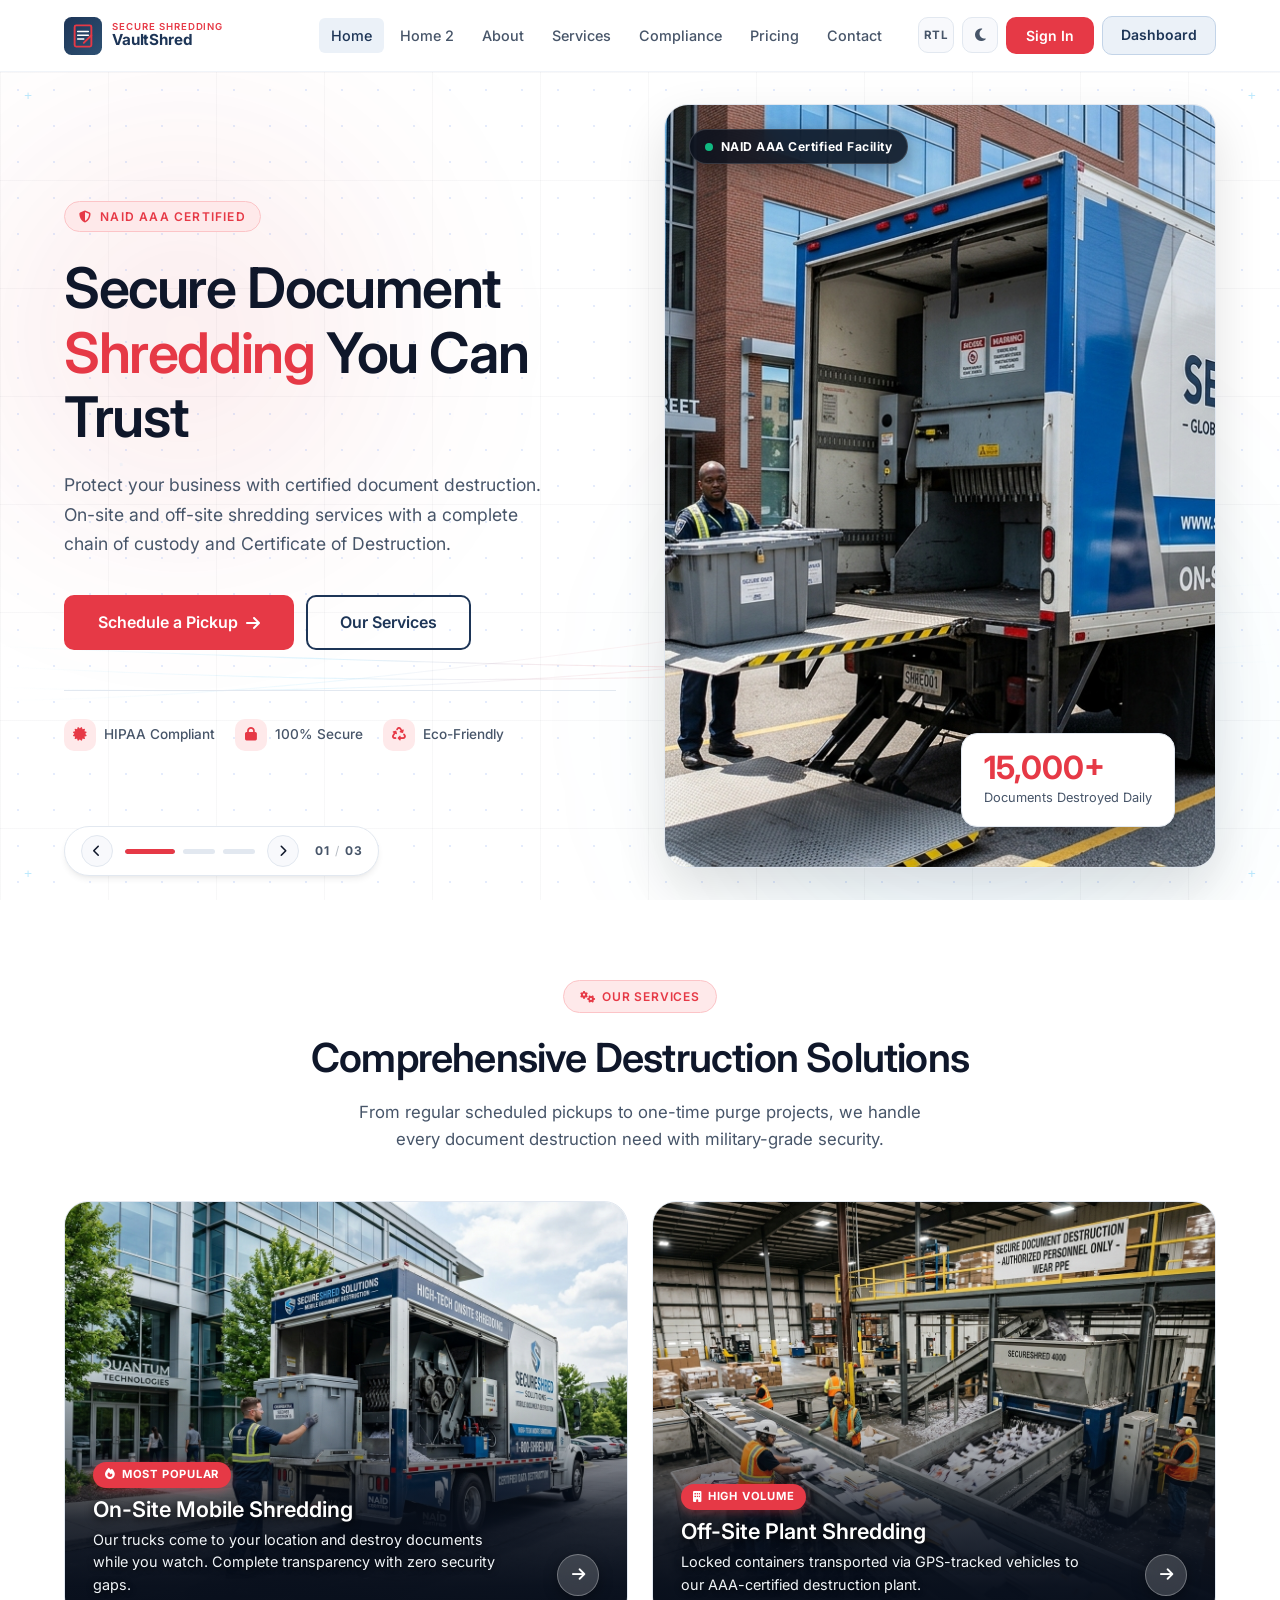
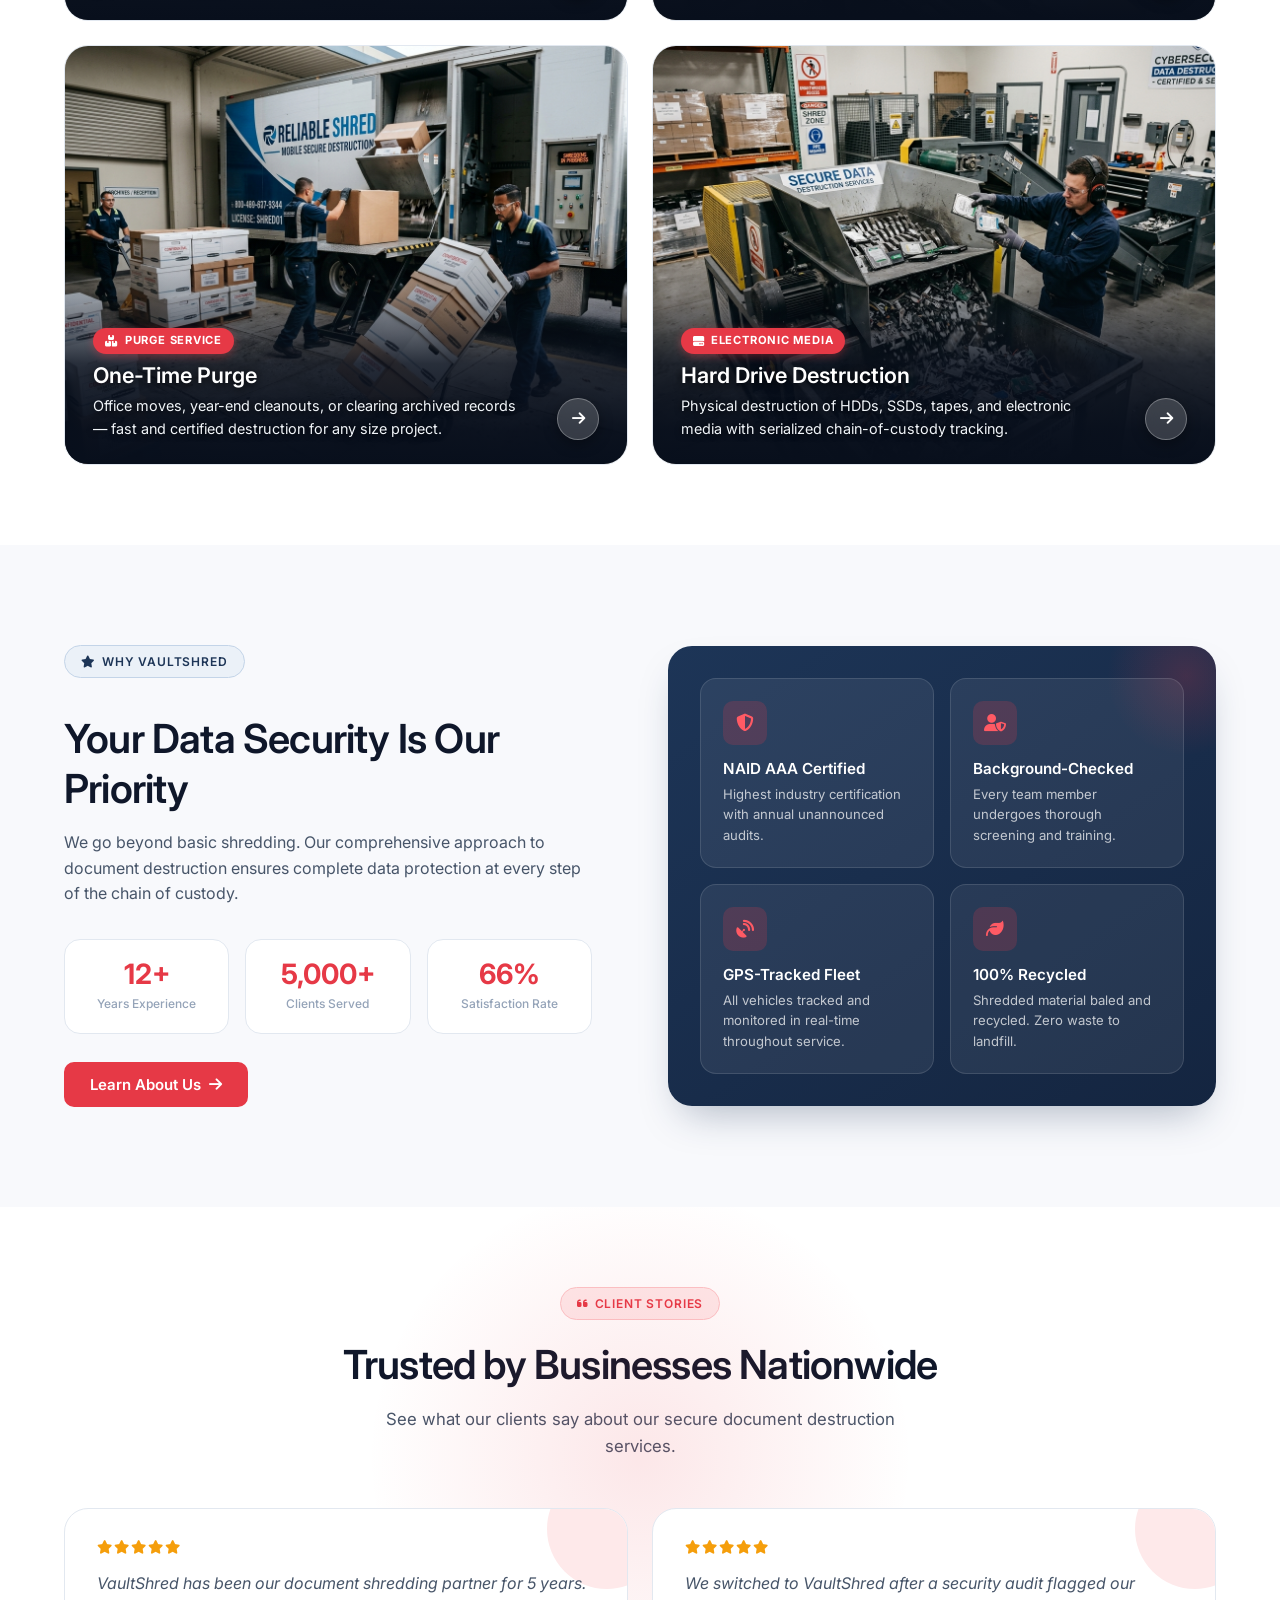
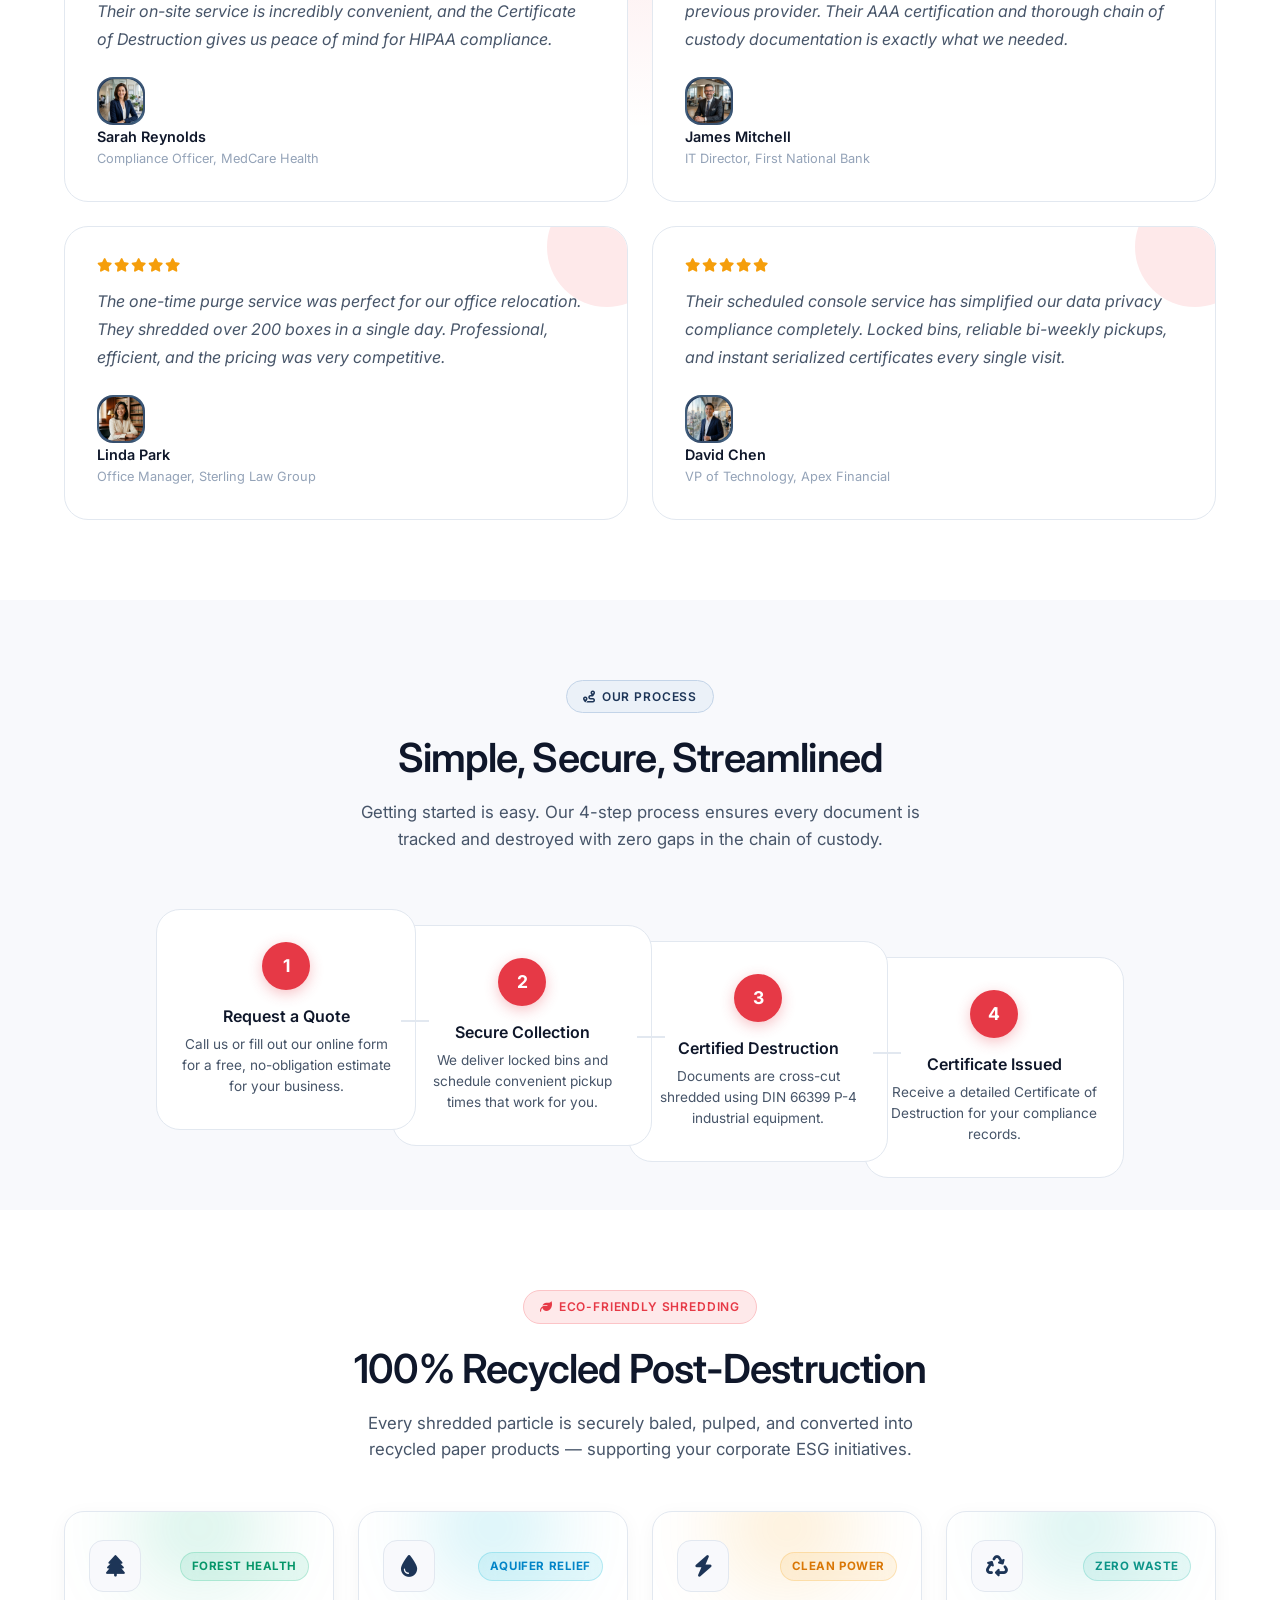
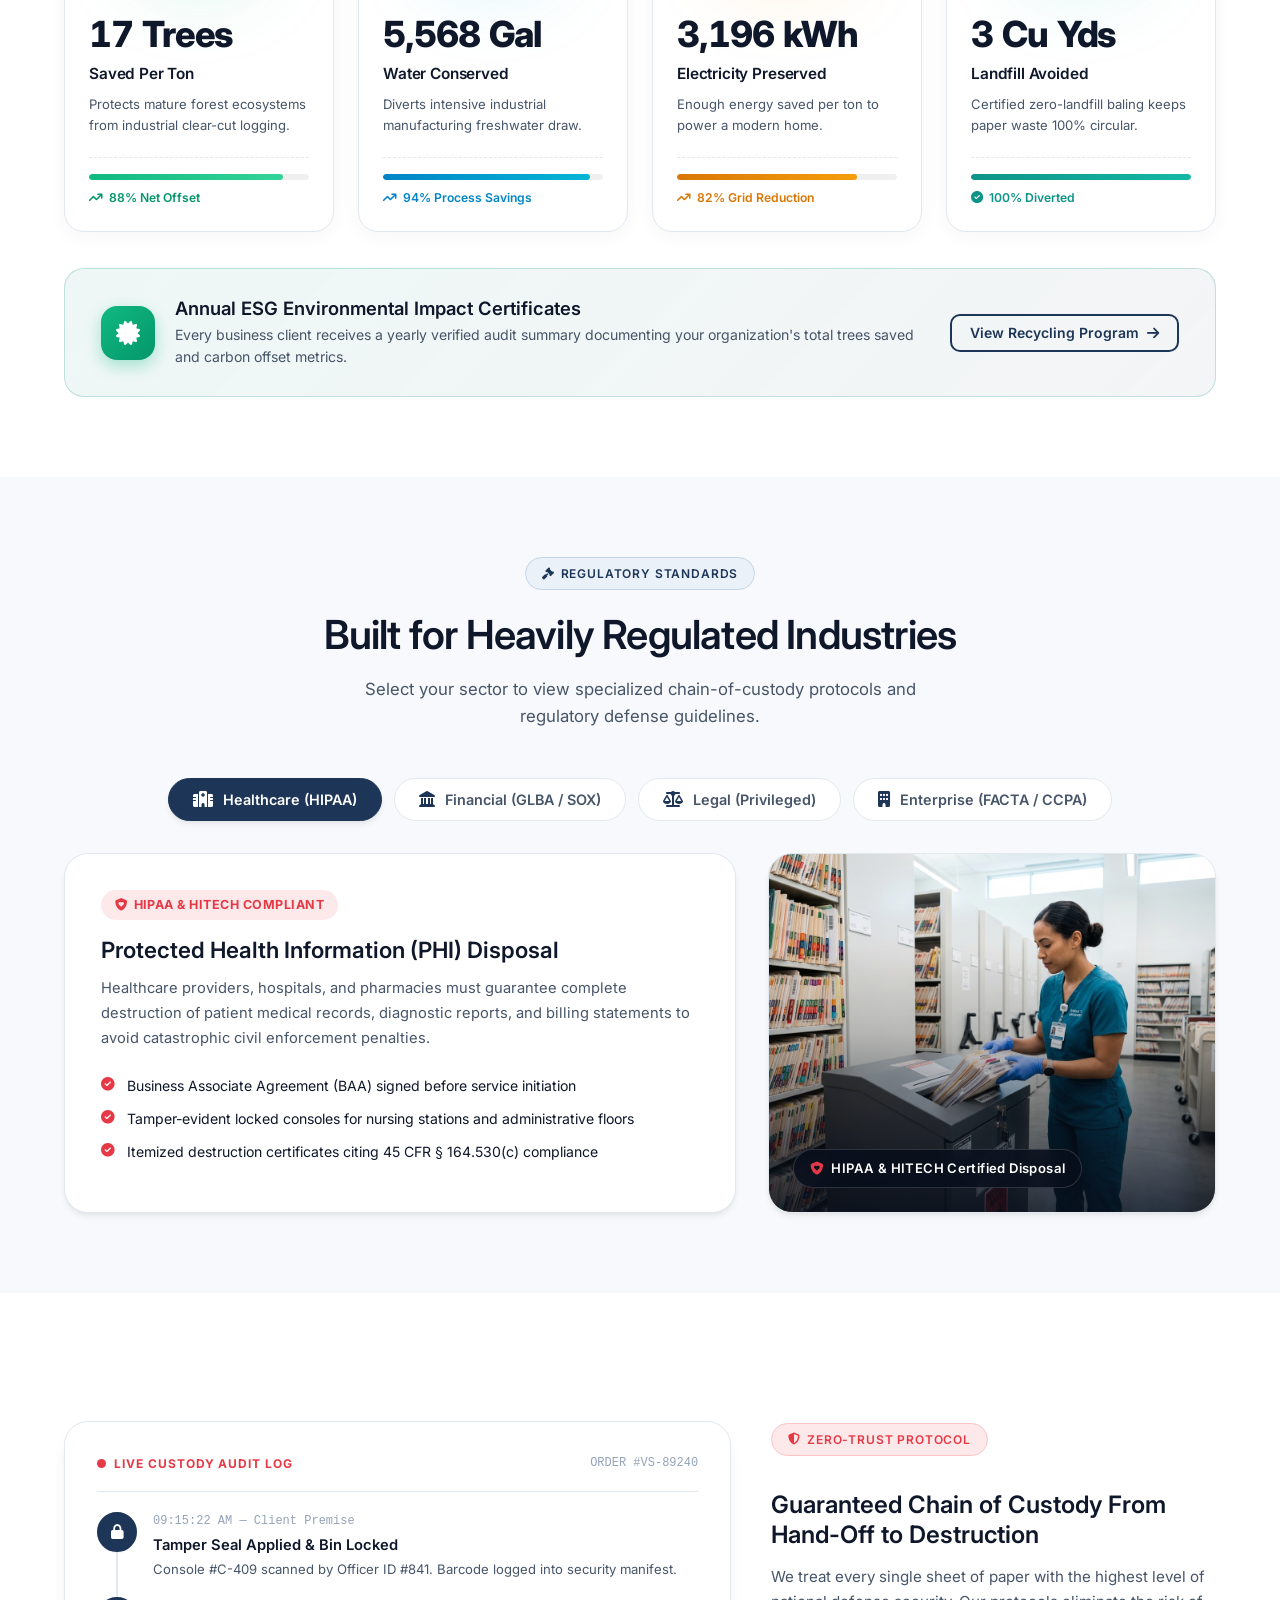
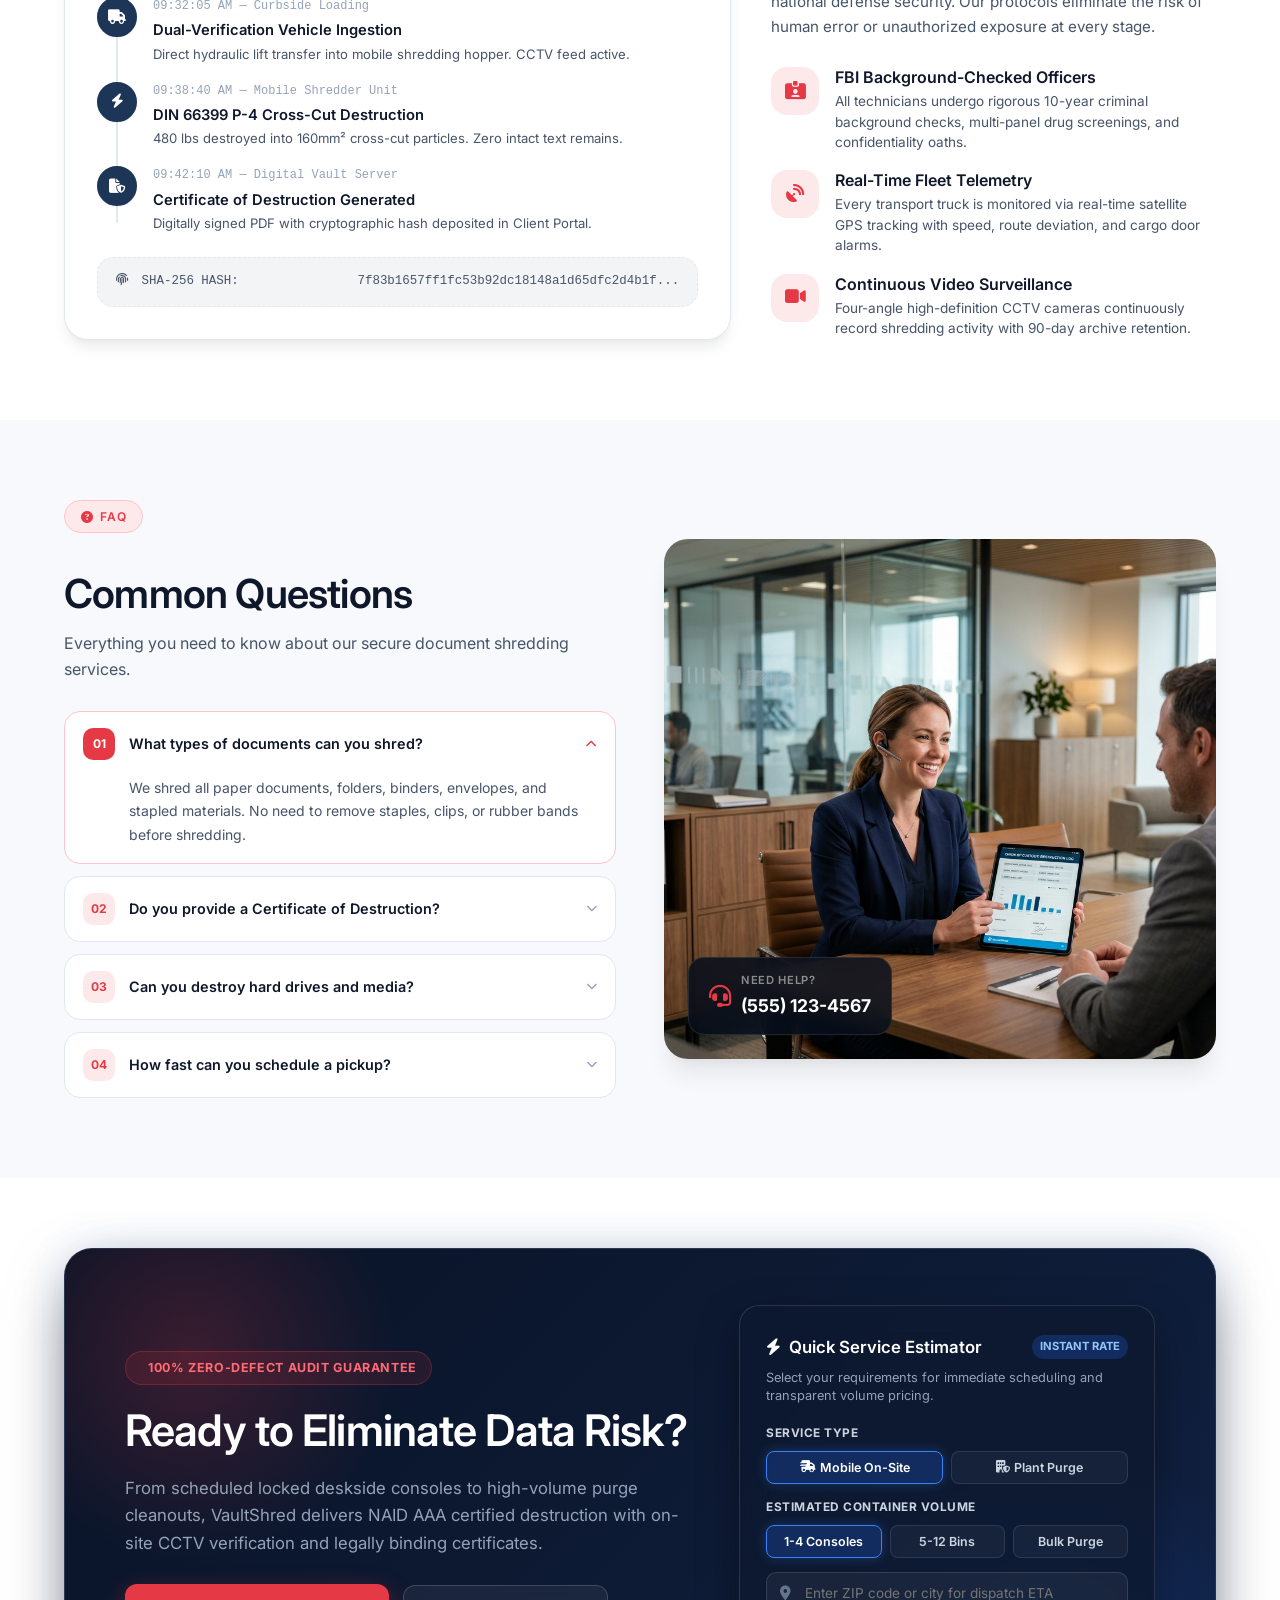
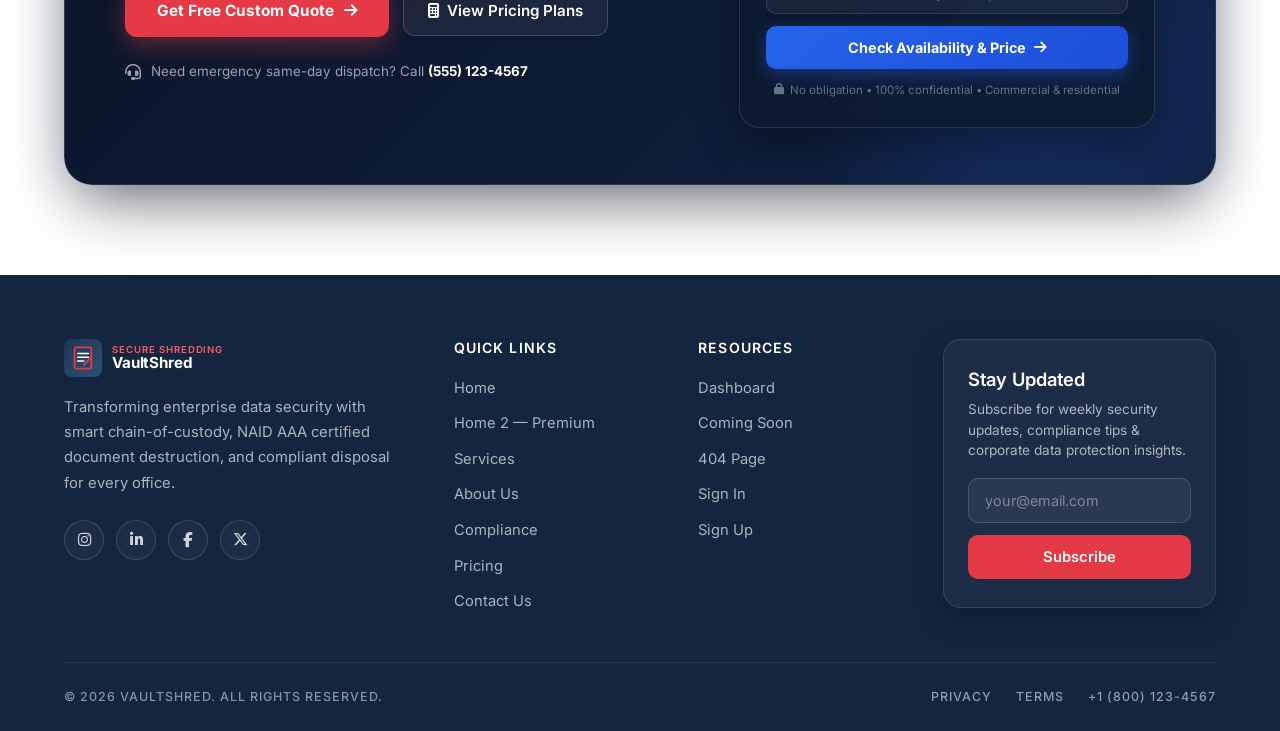
==== commit e93bd9f0: "feat: add site assets and update HTML pages with new images and content" ====
--- a/index.html
+++ b/index.html
@@ -7,7 +7,7 @@
     <meta name="description" content="VaultShred provides certified on-site and off-site document shredding and destruction services. HIPAA, FACTA & NAID AAA compliant. Schedule a pickup today.">
     <link rel="icon" href="favicon.svg" type="image/svg+xml">
     <link rel="stylesheet" href="https://cdnjs.cloudflare.com/ajax/libs/font-awesome/6.5.1/css/all.min.css">
-    <link rel="stylesheet" href="style.css?v=3.7">
+    <link rel="stylesheet" href="style.css?v=3.9">
 </head>
 <body>
 
@@ -172,7 +172,7 @@
         <div class="bento-grid">
             <!-- Card 1 -->
             <a href="services.html" class="bento-card fade-up">
-                <div class="bento-card-bg"><img src="assets/images/onsite-service.jpg" alt="Mobile shredding truck at client location"></div>
+                <div class="bento-card-bg"><img src="assets/images/bento-onsite.jpg" alt="High-tech mobile document shredding truck at client location"></div>
                 <div class="bento-card-overlay"></div>
                 <div class="bento-card-content">
                     <span class="bento-card-tag"><i class="fas fa-fire"></i> Most Popular</span>
@@ -281,7 +281,7 @@
                 <div class="gc-rating"><i class="fas fa-star"></i><i class="fas fa-star"></i><i class="fas fa-star"></i><i class="fas fa-star"></i><i class="fas fa-star"></i></div>
                 <p class="gc-text">VaultShred has been our document shredding partner for 5 years. Their on-site service is incredibly convenient, and the Certificate of Destruction gives us peace of mind for HIPAA compliance.</p>
                 <div class="gc-author">
-                    <div class="gc-avatar">SR</div>
+                    <div class="gc-avatar"><img src="assets/images/avatar-sarah.jpg" alt="Sarah Reynolds - Compliance Officer, MedCare Health"></div>
                     <div class="gc-meta">
                         <span class="gc-name">Sarah Reynolds</span>
                         <span class="gc-role">Compliance Officer, MedCare Health</span>
@@ -292,7 +292,7 @@
                 <div class="gc-rating"><i class="fas fa-star"></i><i class="fas fa-star"></i><i class="fas fa-star"></i><i class="fas fa-star"></i><i class="fas fa-star"></i></div>
                 <p class="gc-text">We switched to VaultShred after a security audit flagged our previous provider. Their AAA certification and thorough chain of custody documentation is exactly what we needed.</p>
                 <div class="gc-author">
-                    <div class="gc-avatar">JM</div>
+                    <div class="gc-avatar"><img src="assets/images/avatar-james.jpg" alt="James Mitchell - IT Director, First National Bank"></div>
                     <div class="gc-meta">
                         <span class="gc-name">James Mitchell</span>
                         <span class="gc-role">IT Director, First National Bank</span>
@@ -303,7 +303,7 @@
                 <div class="gc-rating"><i class="fas fa-star"></i><i class="fas fa-star"></i><i class="fas fa-star"></i><i class="fas fa-star"></i><i class="fas fa-star"></i></div>
                 <p class="gc-text">The one-time purge service was perfect for our office relocation. They shredded over 200 boxes in a single day. Professional, efficient, and the pricing was very competitive.</p>
                 <div class="gc-author">
-                    <div class="gc-avatar">LP</div>
+                    <div class="gc-avatar"><img src="assets/images/avatar-linda.jpg" alt="Linda Park - Office Manager, Sterling Law Group"></div>
                     <div class="gc-meta">
                         <span class="gc-name">Linda Park</span>
                         <span class="gc-role">Office Manager, Sterling Law Group</span>
@@ -314,7 +314,7 @@
                 <div class="gc-rating"><i class="fas fa-star"></i><i class="fas fa-star"></i><i class="fas fa-star"></i><i class="fas fa-star"></i><i class="fas fa-star"></i></div>
                 <p class="gc-text">Their scheduled console service has simplified our data privacy compliance completely. Locked bins, reliable bi-weekly pickups, and instant serialized certificates every single visit.</p>
                 <div class="gc-author">
-                    <div class="gc-avatar">DC</div>
+                    <div class="gc-avatar"><img src="assets/images/avatar-david.jpg" alt="David Chen - VP of Technology, Apex Financial"></div>
                     <div class="gc-meta">
                         <span class="gc-name">David Chen</span>
                         <span class="gc-role">VP of Technology, Apex Financial</span>
@@ -475,17 +475,11 @@
                         <div class="cm-req-item"><i class="fas fa-check-circle"></i><span>Itemized destruction certificates citing 45 CFR § 164.530(c) compliance</span></div>
                     </div>
                 </div>
-                <div class="cm-stat-card fade-up delay-1">
-                    <div>
-                        <div class="cm-risk-warning">
-                            <span>Regulatory Exposure Risk</span>
-                            <strong>Up to $1,919,173 / Year</strong>
-                        </div>
-                        <div class="cm-guarantee-point"><i class="fas fa-circle-check"></i><span>100% HIPAA Audit Defense Record</span></div>
-                        <div class="cm-guarantee-point"><i class="fas fa-circle-check"></i><span>Serial Barcode Tracking per Bin</span></div>
-                        <div class="cm-guarantee-point"><i class="fas fa-circle-check"></i><span>NAID AAA Certified Chain-of-Custody</span></div>
-                    </div>
-                    <a href="compliance.html" class="btn btn-white btn-sm" style="margin-top:20px;align-self:flex-start">Compliance Guide <i class="fas fa-arrow-right"></i></a>
+                <div class="cm-image-card fade-up delay-1">
+                    <img src="assets/images/cm-healthcare.jpg" alt="Healthcare patient medical records destruction and HIPAA locked console" class="cm-img" loading="lazy">
+                    <div class="cm-image-overlay">
+                        <span class="cm-image-pill"><i class="fas fa-shield-heart"></i> HIPAA & HITECH Certified Disposal</span>
+                    </div>
                 </div>
             </div>
             <!-- Financial -->
@@ -500,17 +494,11 @@
                         <div class="cm-req-item"><i class="fas fa-check-circle"></i><span>Comprehensive digital chain-of-custody logging for annual audit review</span></div>
                     </div>
                 </div>
-                <div class="cm-stat-card">
-                    <div>
-                        <div class="cm-risk-warning">
-                            <span>FTC Violation Penalties</span>
-                            <strong>Up to $100,000 / Violation</strong>
-                        </div>
-                        <div class="cm-guarantee-point"><i class="fas fa-circle-check"></i><span>Sarbanes-Oxley Section 802 Aligned</span></div>
-                        <div class="cm-guarantee-point"><i class="fas fa-circle-check"></i><span>$5M Indemnification Warranty</span></div>
-                        <div class="cm-guarantee-point"><i class="fas fa-circle-check"></i><span>GLBA Safeguards Audit Defense</span></div>
-                    </div>
-                    <a href="compliance.html" class="btn btn-white btn-sm" style="margin-top:20px;align-self:flex-start">Financial Protocols <i class="fas fa-arrow-right"></i></a>
+                <div class="cm-image-card">
+                    <img src="assets/images/cm-financial.jpg" alt="Commercial bank vault and GLBA financial audit records shredding" class="cm-img" loading="lazy">
+                    <div class="cm-image-overlay">
+                        <span class="cm-image-pill"><i class="fas fa-vault"></i> GLBA & SOX Tamper-Proof Audit</span>
+                    </div>
                 </div>
             </div>
             <!-- Legal -->
@@ -525,17 +513,11 @@
                         <div class="cm-req-item"><i class="fas fa-check-circle"></i><span>Disposal aligned with ABA Model Rule 1.6 confidentiality standards</span></div>
                     </div>
                 </div>
-                <div class="cm-stat-card">
-                    <div>
-                        <div class="cm-risk-warning">
-                            <span>Malpractice & Disbarment Risk</span>
-                            <strong>Irreparable Case Waiver</strong>
-                        </div>
-                        <div class="cm-guarantee-point"><i class="fas fa-circle-check"></i><span>Witnessed On-Site Destruction</span></div>
-                        <div class="cm-guarantee-point"><i class="fas fa-circle-check"></i><span>Bonded & Vetted Security Officers</span></div>
-                        <div class="cm-guarantee-point"><i class="fas fa-circle-check"></i><span>Strict Non-Disclosure Guarantee</span></div>
-                    </div>
-                    <a href="compliance.html" class="btn btn-white btn-sm" style="margin-top:20px;align-self:flex-start">Legal Brief <i class="fas fa-arrow-right"></i></a>
+                <div class="cm-image-card">
+                    <img src="assets/images/cm-legal.jpg" alt="Corporate law firm confidential litigation case file shredding console" class="cm-img" loading="lazy">
+                    <div class="cm-image-overlay">
+                        <span class="cm-image-pill"><i class="fas fa-scale-balanced"></i> Attorney-Client Privilege Custody</span>
+                    </div>
                 </div>
             </div>
             <!-- Corporate -->
@@ -550,17 +532,11 @@
                         <div class="cm-req-item"><i class="fas fa-check-circle"></i><span>Secure consoles stationed beside shared office printers and copy machines</span></div>
                     </div>
                 </div>
-                <div class="cm-stat-card">
-                    <div>
-                        <div class="cm-risk-warning">
-                            <span>Federal Class Action Exposure</span>
-                            <strong>$1,000 / Consumer Record</strong>
-                        </div>
-                        <div class="cm-guarantee-point"><i class="fas fa-circle-check"></i><span>Zero-Gap Custody Transfer</span></div>
-                        <div class="cm-guarantee-point"><i class="fas fa-circle-check"></i><span>100% Complete Shredding Guarantee</span></div>
-                        <div class="cm-guarantee-point"><i class="fas fa-circle-check"></i><span>FACTA & CCPA Compliant Audit Trail</span></div>
-                    </div>
-                    <a href="compliance.html" class="btn btn-white btn-sm" style="margin-top:20px;align-self:flex-start">Enterprise Specs <i class="fas fa-arrow-right"></i></a>
+                <div class="cm-image-card">
+                    <img src="assets/images/cm-corporate.jpg" alt="Corporate enterprise employee personnel and consumer privacy data destruction" class="cm-img" loading="lazy">
+                    <div class="cm-image-overlay">
+                        <span class="cm-image-pill"><i class="fas fa-building"></i> FACTA & CCPA Enterprise Protocols</span>
+                    </div>
                 </div>
             </div>
         </div>
@@ -710,7 +686,7 @@
                 </div>
             </div>
             <div class="split-faq-img slide-right">
-                <img src="assets/images/data-security.jpg" alt="Secure data destruction professional">
+                <img src="assets/images/faq-support.jpg" alt="Secure data destruction compliance consultant providing client support">
                 <div class="split-faq-img-badge">
                     <i class="fas fa-headset"></i>
                     <div class="sfib-text">
--- a/style.css
+++ b/style.css
@@ -1783,6 +1783,27 @@
 .contact-hours{margin-top:32px;padding-top:24px;border-top:1px solid rgba(255,255,255,.1)}
 .contact-hours h4{font-size:.85rem;font-weight:600!important;text-transform:uppercase;letter-spacing:.06em;color:rgba(255,255,255,.55);margin-bottom:12px}
 .hours-row{display:flex;justify-content:space-between;font-size:.875rem;color:rgba(255,255,255,.75);margin-bottom:6px;font-weight:400}
+.contact-sidebar{display:flex;flex-direction:column;gap:24px}
+.contact-support-card{background:var(--bg-card);border:1px solid var(--border);border-radius:var(--radius-xl);overflow:hidden;box-shadow:var(--shadow-md);transition:all .35s var(--ease)}
+.contact-support-card:hover{transform:translateY(-4px);border-color:var(--secondary);box-shadow:var(--shadow-xl)}
+.contact-support-img-wrap{width:100%;height:190px;position:relative;overflow:hidden;background:var(--bg-alt)}
+.contact-support-img-wrap img{width:100%;height:100%;object-fit:cover;display:block;transition:transform .5s var(--ease)}
+.contact-support-card:hover .contact-support-img-wrap img{transform:scale(1.05)}
+.support-live-badge{position:absolute;top:14px;left:14px;display:inline-flex;align-items:center;gap:8px;padding:6px 12px;background:rgba(15,23,42,.85);backdrop-filter:blur(8px);color:#fff;border-radius:var(--radius-full);font-size:.74rem;font-weight:700;border:1px solid rgba(255,255,255,.15);box-shadow:0 4px 12px rgba(0,0,0,.25)}
+[dir="rtl"] .support-live-badge{left:auto;right:14px}
+.support-dot-pulse{width:8px;height:8px;border-radius:50%;background:#10B981;box-shadow:0 0 0 0 rgba(16,185,129,.7);animation:pillPulse 2s infinite}
+.contact-support-body{padding:22px 24px 24px}
+.contact-support-body h4{font-size:1.05rem;font-weight:600;color:var(--text);margin-bottom:6px;display:flex;align-items:center;gap:8px}
+.contact-support-body h4 i{color:var(--secondary)}
+.contact-support-body p{font-size:.85rem;color:var(--text-secondary);line-height:1.55;margin-bottom:16px}
+.contact-support-hotline{display:flex;align-items:center;gap:12px;padding:10px 14px;background:var(--bg-alt);border:1px solid var(--border);border-radius:var(--radius-lg);transition:all .25s var(--ease)}
+.contact-support-hotline i{font-size:1.2rem;color:var(--primary)}
+.dark .contact-support-hotline i{color:#5B8FB9}
+.support-hl-label{font-size:.7rem;text-transform:uppercase;letter-spacing:.05em;color:var(--text-muted);display:block}
+.support-hl-num{font-size:.92rem;font-weight:700;color:var(--text);display:block}
+.support-status-chip{margin-left:auto;padding:3px 8px;border-radius:var(--radius-full);background:rgba(16,185,129,.15);color:#059669;font-size:.68rem;font-weight:700}
+.dark .support-status-chip{color:#34D399;background:rgba(16,185,129,.2)}
+[dir="rtl"] .support-status-chip{margin-left:0;margin-right:auto}
 .contact-form-card{background:var(--bg-card);border:1px solid var(--border);border-radius:var(--radius-xl);padding:40px;box-shadow:var(--shadow-md)}
 .form-row{display:grid;grid-template-columns:1fr 1fr;gap:16px}
 .form-group{margin-bottom:20px}
@@ -2144,8 +2165,8 @@
 .glass-card .gc-rating{display:flex;gap:2px;margin-bottom:14px}
 .glass-card .gc-rating i{color:#F59E0B;font-size:.85rem}
 .glass-card .gc-text{font-size:1rem;color:var(--text-secondary);line-height:1.75;font-weight:400;font-style:italic;margin-bottom:24px;position:relative;z-index:1}
-.glass-card .gc-author{display:flex;align-items:center;gap:14px;position:relative;z-index:1}
-.gc-avatar{width:48px;height:48px;border-radius:var(--radius-lg);background:linear-gradient(135deg,var(--primary),var(--primary-light));color:#fff;display:flex;align-items:center;justify-content:center;font-weight:700;font-size:1rem;flex-shrink:0}
+.gc-avatar{width:48px;height:48px;border-radius:var(--radius-lg);background:linear-gradient(135deg,var(--primary),var(--primary-light));color:#fff;display:flex;align-items:center;justify-content:center;font-weight:700;font-size:1rem;flex-shrink:0;overflow:hidden;border:2px solid rgba(255,255,255,0.1)}
+.gc-avatar img{width:100%;height:100%;object-fit:cover;border-radius:inherit;display:block}
 .gc-meta .gc-name{font-size:.9rem;font-weight:600;color:var(--text);display:block}
 .gc-meta .gc-role{font-size:.8rem;color:var(--text-muted);font-weight:400;display:block;margin-top:1px}
 .glass-feature-card{grid-column:span 2;background:var(--primary);border-color:var(--primary);border-radius:var(--radius-xl);padding:40px 48px;display:flex;align-items:center;gap:48px;color:#fff;transition:all .4s var(--ease)}
@@ -2202,7 +2223,8 @@
 .sq-slide.active{opacity:1;visibility:visible;transform:translateX(0);pointer-events:auto;position:relative}
 .sq-text{font-size:1.15rem;color:var(--text);line-height:1.75;font-weight:400;font-style:italic;margin-bottom:24px;position:relative;z-index:1;min-height:130px}
 .sq-author{display:flex;align-items:center;gap:16px;position:relative;z-index:1;flex-wrap:wrap}
-.sq-avatar{width:54px;height:54px;border-radius:var(--radius-full);color:#fff;display:flex;align-items:center;justify-content:center;font-weight:700;font-size:1.15rem;flex-shrink:0;box-shadow:0 4px 12px rgba(0,0,0,.15)}
+.sq-avatar{width:54px;height:54px;border-radius:var(--radius-full);color:#fff;display:flex;align-items:center;justify-content:center;font-weight:700;font-size:1.15rem;flex-shrink:0;box-shadow:0 4px 12px rgba(0,0,0,.15);overflow:hidden}
+.sq-avatar img{width:100%;height:100%;object-fit:cover;display:block;border-radius:inherit}
 .sq-meta .sq-name{font-size:1rem;font-weight:600;color:var(--text);display:block}
 .sq-meta .sq-role{font-size:.84rem;color:var(--text-muted);font-weight:400;display:block;margin-top:2px}
 .sq-stars{display:flex;gap:3px;margin-top:5px}
@@ -2820,6 +2842,13 @@
 .cm-risk-warning strong{display:block;font-size:1.35rem;font-weight:800;color:#ffffff;margin-top:3px}
 .cm-guarantee-point{display:flex;align-items:center;gap:12px;margin-bottom:12px;font-size:.9rem;color:rgba(255,255,255,.92)}
 .cm-guarantee-point i{color:currentColor;font-size:1rem}
+
+.cm-image-card{position:relative;border-radius:var(--radius-xl);overflow:hidden;min-height:360px;height:100%;border:1px solid var(--border);box-shadow:var(--shadow-md);background:var(--bg-card)}
+.cm-image-card .cm-img{width:100%;height:100%;object-fit:cover;display:block;transition:transform .5s var(--ease)}
+.cm-image-card:hover .cm-img{transform:scale(1.04)}
+.cm-image-overlay{position:absolute;inset:0;background:linear-gradient(to top,rgba(8,15,28,.82) 0%,rgba(8,15,28,.15) 50%,transparent 75%);display:flex;flex-direction:column;justify-content:flex-end;padding:24px;pointer-events:none;z-index:2}
+.cm-image-pill{display:inline-flex;align-items:center;gap:8px;padding:8px 16px;border-radius:var(--radius-full);background:rgba(8,15,28,.85);border:1px solid rgba(255,255,255,.15);backdrop-filter:blur(10px);color:#fff;font-size:.82rem;font-weight:600;letter-spacing:.03em;align-self:flex-start}
+.cm-image-pill i{color:var(--secondary)}
 
 /* =============================================
    HOME 1 — SECTION 9: ZERO-TRUST AUDIT TRAIL
@@ -2862,13 +2891,13 @@
 .bin-card{background:var(--bg-card);border:1px solid var(--border);border-radius:var(--radius-xl);padding:30px 22px;display:flex;flex-direction:column;position:relative;transition:all .35s var(--ease);text-align:center}
 .bin-card:hover{transform:translateY(-8px);border-color:var(--primary);box-shadow:var(--shadow-xl)}
 .dark .bin-card:hover{border-color:var(--secondary)}
-.bin-badge{position:absolute;top:16px;right:16px;padding:4px 10px;border-radius:var(--radius-full);background:var(--primary-50);color:var(--primary);font-size:.7rem;font-weight:700;text-transform:uppercase}
-.dark .bin-badge{background:rgba(29,53,87,.3);color:#5B8FB9}
+.bin-badge{position:absolute;top:16px;right:16px;z-index:3;padding:4px 10px;border-radius:var(--radius-full);background:var(--primary-50);color:var(--primary);font-size:.7rem;font-weight:700;text-transform:uppercase;box-shadow:0 2px 8px rgba(0,0,0,.15)}
+.dark .bin-badge{background:rgba(15,28,52,.85);color:#5B8FB9;border:1px solid rgba(255,255,255,.1)}
 [dir="rtl"] .bin-badge{right:auto;left:16px}
 .bin-card.featured .bin-badge{background:var(--secondary);color:#fff}
-.bin-visual{width:90px;height:90px;margin:16px auto 20px;border-radius:var(--radius-xl);background:linear-gradient(135deg,var(--bg-alt),var(--border-light));border:1px solid var(--border);display:flex;align-items:center;justify-content:center;font-size:2.4rem;color:var(--primary);transition:all .3s var(--ease)}
-.dark .bin-visual{background:rgba(255,255,255,.04);color:#5B8FB9}
-.bin-card:hover .bin-visual{color:var(--secondary);transform:scale(1.05)}
+.bin-visual{width:100%;height:165px;margin:8px 0 18px;border-radius:var(--radius-lg);overflow:hidden;background:var(--bg-alt);border:1px solid var(--border);display:flex;align-items:center;justify-content:center;position:relative}
+.bin-visual img{width:100%;height:100%;object-fit:cover;transition:transform .45s var(--ease);display:block}
+.bin-card:hover .bin-visual img{transform:scale(1.06)}
 .bin-card h3{font-size:1.15rem;font-weight:600;color:var(--text);margin-bottom:6px}
 .bin-capacity{display:inline-block;font-size:.85rem;font-weight:700;color:var(--secondary);margin-bottom:14px}
 .bin-specs{display:flex;flex-direction:column;gap:8px;padding:16px 0;margin:12px 0;border-top:1px solid var(--border);border-bottom:1px solid var(--border);text-align:left;font-size:.82rem;color:var(--text-secondary)}
@@ -2907,8 +2936,12 @@
    ============================================= */
 .case-studies{background:var(--bg)}
 .cs-grid{display:grid;grid-template-columns:repeat(3,1fr);gap:28px;margin-top:48px}
-.cs-card{background:var(--bg-card);border:1px solid var(--border);border-radius:var(--radius-xl);padding:36px 28px;display:flex;flex-direction:column;justify-content:space-between;position:relative;transition:all .35s var(--ease)}
+.cs-card{background:var(--bg-card);border:1px solid var(--border);border-radius:var(--radius-xl);overflow:hidden;display:flex;flex-direction:column;justify-content:space-between;position:relative;transition:all .35s var(--ease)}
 .cs-card:hover{transform:translateY(-6px);border-color:var(--secondary);box-shadow:var(--shadow-xl)}
+.cs-img-wrap{width:100%;height:195px;overflow:hidden;position:relative;background:var(--bg-alt)}
+.cs-img-wrap img{width:100%;height:100%;object-fit:cover;display:block;transition:transform .5s var(--ease)}
+.cs-card:hover .cs-img-wrap img{transform:scale(1.06)}
+.cs-body{padding:26px 26px 28px;display:flex;flex-direction:column;justify-content:space-between;flex-grow:1}
 .cs-tag{display:inline-flex;align-items:center;gap:6px;font-size:.75rem;font-weight:700;text-transform:uppercase;letter-spacing:.06em;color:var(--secondary);margin-bottom:14px}
 .cs-card h3{font-size:1.2rem;font-weight:600;color:var(--text);margin-bottom:12px;line-height:1.4}
 .cs-card p{font-size:.88rem;color:var(--text-secondary);line-height:1.65;margin-bottom:24px}
@@ -2944,8 +2977,10 @@
 .team-leadership{background:var(--bg)}
 .team-grid{display:grid;grid-template-columns:repeat(4,1fr);gap:24px;margin-top:48px}
 .team-card{background:var(--bg-card);border:1px solid var(--border);border-radius:var(--radius-xl);padding:32px 20px;text-align:center;transition:all .35s var(--ease);position:relative}
-.team-card:hover{transform:translateY(-6px);border-color:var(--secondary);box-shadow:var(--shadow-xl)}
-.team-avatar{width:76px;height:76px;border-radius:50%;background:linear-gradient(135deg,var(--primary),var(--primary-dark));color:#fff;display:flex;align-items:center;justify-content:center;margin:0 auto 16px;font-size:1.5rem;font-weight:700;box-shadow:0 6px 16px rgba(29,53,87,.2)}
+.team-avatar{width:88px;height:88px;border-radius:50%;background:linear-gradient(135deg,var(--primary),var(--primary-dark));color:#fff;display:flex;align-items:center;justify-content:center;margin:0 auto 18px;font-size:1.5rem;font-weight:700;box-shadow:0 8px 20px rgba(0,0,0,.2);overflow:hidden;position:relative;border:3px solid var(--border);transition:all .35s var(--ease)}
+.team-avatar img{width:100%;height:100%;object-fit:cover;object-position:center 20%;display:block;border-radius:50%;transition:transform .4s var(--ease)}
+.team-card:hover .team-avatar{border-color:var(--secondary);box-shadow:0 10px 24px rgba(230,57,70,.25);transform:scale(1.04)}
+.team-card:hover .team-avatar img{transform:scale(1.08)}
 .team-card h3{font-size:1.15rem;font-weight:600;color:var(--text);margin-bottom:4px}
 .team-role{font-size:.82rem;font-weight:600;color:var(--secondary);margin-bottom:8px}
 .team-creds{display:inline-block;padding:3px 10px;border-radius:var(--radius-full);background:var(--primary-50);color:var(--primary);font-size:.72rem;font-weight:700;margin-bottom:12px}
@@ -2963,12 +2998,19 @@
 
 /* ABOUT — CSR PLEDGE */
 .csr-pledge{background:var(--bg)}
-.csr-grid{display:grid;grid-template-columns:repeat(3,1fr);gap:24px;margin-top:48px}
-.csr-card{background:var(--bg-card);border:1px solid var(--border);border-radius:var(--radius-xl);padding:36px 28px;display:flex;flex-direction:column;transition:all .35s var(--ease)}
-.csr-card:hover{transform:translateY(-6px);border-color:#2a9d8f;box-shadow:var(--shadow-lg)}
-.csr-icon{width:56px;height:56px;border-radius:var(--radius-lg);background:rgba(42,157,143,.12);color:#2a9d8f;display:flex;align-items:center;justify-content:center;font-size:1.5rem;margin-bottom:18px}
-.csr-card h3{font-size:1.2rem;font-weight:600;color:var(--text);margin-bottom:8px}
-.csr-card p{font-size:.88rem;color:var(--text-secondary);line-height:1.6;margin-bottom:20px}
+.csr-grid{display:grid;grid-template-columns:repeat(3,1fr);gap:28px;margin-top:48px}
+.csr-card{background:var(--bg-card);border:1px solid var(--border);border-radius:var(--radius-xl);overflow:hidden;padding:0;display:flex;flex-direction:column;transition:all .35s var(--ease);position:relative}
+.csr-card:hover{transform:translateY(-6px);border-color:#2a9d8f;box-shadow:var(--shadow-xl)}
+.csr-img-wrap{width:100%;height:200px;position:relative;overflow:hidden;background:var(--bg-alt)}
+.csr-img-wrap img{width:100%;height:100%;object-fit:cover;display:block;transition:transform .5s var(--ease)}
+.csr-card:hover .csr-img-wrap img{transform:scale(1.06)}
+.csr-icon-badge{position:absolute;bottom:14px;right:16px;width:46px;height:46px;border-radius:var(--radius-lg);background:rgba(255,255,255,.92);backdrop-filter:blur(8px);-webkit-backdrop-filter:blur(8px);color:#2a9d8f;display:flex;align-items:center;justify-content:center;font-size:1.25rem;box-shadow:0 4px 14px rgba(0,0,0,.15);border:1px solid rgba(42,157,143,.25);transition:all .35s var(--ease);z-index:2}
+.dark .csr-icon-badge{background:rgba(15,23,42,.88);color:#2a9d8f;border-color:rgba(42,157,143,.35);box-shadow:0 4px 14px rgba(0,0,0,.4)}
+[dir="rtl"] .csr-icon-badge{right:auto;left:16px}
+.csr-card:hover .csr-icon-badge{transform:translateY(-3px) scale(1.08);background:#2a9d8f;color:#fff}
+.csr-body{padding:26px 26px 28px;display:flex;flex-direction:column;flex-grow:1}
+.csr-body h3{font-size:1.2rem;font-weight:600;color:var(--text);margin-bottom:10px;line-height:1.35}
+.csr-body p{font-size:.88rem;color:var(--text-secondary);line-height:1.6;margin-bottom:20px;flex-grow:1}
 .csr-stat{margin-top:auto;padding-top:16px;border-top:1px solid var(--border);display:flex;align-items:baseline;gap:8px}
 .csr-stat strong{font-size:1.6rem;font-weight:800;color:var(--primary)}
 .dark .csr-stat strong{color:#5B8FB9}
@@ -3883,18 +3925,22 @@
     grid-template-columns: repeat(4, 1fr);
     gap: 20px;
     margin-bottom: 28px;
+    align-items: stretch;
 }
 
 .dash-metric-quad-card {
     background: #ffffff;
     border: 1px solid #e2e8f0;
     border-radius: 16px;
-    padding: 22px 20px;
+    padding: 20px 18px;
     display: flex;
     align-items: center;
     gap: 16px;
     transition: all 0.25s ease;
     box-shadow: 0 1px 3px rgba(0, 0, 0, 0.04), 0 2px 8px rgba(0, 0, 0, 0.02);
+    height: 100%;
+    min-height: 100px;
+    box-sizing: border-box;
 }
 
 .dash-metric-quad-card:hover {
@@ -3928,21 +3974,31 @@
 .dash-metric-meta {
     display: flex;
     flex-direction: column;
+    justify-content: center;
+    flex: 1;
+    min-width: 0;
 }
 
 .dash-metric-val {
-    font-size: 1.7rem;
+    font-size: 1.65rem;
     font-weight: 800;
     color: #0f172a;
-    line-height: 1.1;
+    line-height: 1.15;
     letter-spacing: -0.02em;
+    white-space: nowrap;
+    overflow: hidden;
+    text-overflow: ellipsis;
 }
 
 .dash-metric-tag {
-    font-size: 0.82rem;
+    font-size: 0.8rem;
     color: #64748b;
     margin-top: 4px;
     font-weight: 500;
+    line-height: 1.35;
+    min-height: 2.7em;
+    display: flex;
+    align-items: flex-start;
 }
 
 .dark .dash-metric-quad-card {
@@ -4146,8 +4202,34 @@
     color: #0f172a;
 }
 
-.dark .dash-highlight-text {
-    color: #ffffff;
+.dark .dash-highlight-text,
+.dark h1.dash-highlight-text,
+.dark h2.dash-highlight-text,
+.dark h3.dash-highlight-text,
+.dark h4.dash-highlight-text,
+.dark span.dash-highlight-text,
+.dark strong.dash-highlight-text {
+    color: #ffffff !important;
+}
+
+.dash-sub-text {
+    color: #475569;
+}
+
+.dark .dash-sub-text {
+    color: #94a3b8 !important;
+}
+
+.dark .dash-sub-text strong {
+    color: #ffffff !important;
+}
+
+.dash-muted-badge {
+    color: #64748b;
+}
+
+.dark .dash-muted-badge {
+    color: #94a3b8 !important;
 }
 
 /* Tables */
@@ -5262,11 +5344,30 @@
     color: #64748b;
 }
 
-/* Custody Tracking Steps */
+/* Custody Tracking Steps Grid */
+.dash-custody-steps-grid {
+    display: grid;
+    grid-template-columns: repeat(4, 1fr);
+    gap: 16px;
+    align-items: stretch;
+}
+
 .dash-step-card {
     border-radius: 12px;
-    padding: 16px;
+    padding: 18px 16px;
     transition: all 0.2s ease;
+    display: flex;
+    flex-direction: column;
+    height: 100%;
+    box-sizing: border-box;
+}
+
+.dash-step-badge {
+    font-size: 0.7rem;
+    font-weight: 800;
+    margin-bottom: 6px;
+    display: inline-block;
+    letter-spacing: 0.03em;
 }
 
 .dash-step-card.step-done {
@@ -5299,8 +5400,10 @@
 .dash-step-card .dash-step-title {
     font-size: 0.95rem;
     color: #0f172a;
-    margin: 6px 0;
+    margin: 0 0 8px 0;
     font-weight: 600;
+    line-height: 1.3;
+    min-height: 1.3em;
 }
 
 .dash-step-card.step-pending .dash-step-title {
@@ -5310,11 +5413,39 @@
 .dash-step-card p {
     font-size: 0.78rem;
     color: #475569;
-    margin: 0;
+    margin: 0 0 14px 0;
+    line-height: 1.5;
+    flex: 1 1 auto;
 }
 
 .dash-step-card.step-pending p {
     color: #94a3b8;
+}
+
+.dash-step-card small,
+.dash-step-card .dash-step-time {
+    display: flex !important;
+    align-items: center;
+    margin-top: auto !important;
+    font-size: 0.68rem;
+    font-weight: 700;
+    min-height: 2.4em;
+    line-height: 1.25;
+}
+
+.dash-step-card.step-done small,
+.dash-step-card.step-done .dash-step-time {
+    color: #1d4ed8;
+}
+
+.dash-step-card.step-active small,
+.dash-step-card.step-active .dash-step-time {
+    color: #b45309;
+}
+
+.dash-step-card.step-pending small,
+.dash-step-card.step-pending .dash-step-time {
+    color: #64748b;
 }
 
 .dark .dash-step-card.step-done {
@@ -5358,6 +5489,21 @@
 
 .dark .dash-step-card.step-pending p {
     color: #64748b;
+}
+
+.dark .dash-step-card.step-done small,
+.dark .dash-step-card.step-done .dash-step-time {
+    color: #93c5fd !important;
+}
+
+.dark .dash-step-card.step-active small,
+.dark .dash-step-card.step-active .dash-step-time {
+    color: #fcd34d !important;
+}
+
+.dark .dash-step-card.step-pending small,
+.dark .dash-step-card.step-pending .dash-step-time {
+    color: #94a3b8 !important;
 }
 
 /* ===================================================
@@ -5565,11 +5711,9 @@
     border-color: rgba(255, 255, 255, 0.06);
 }
 
-/* Track Orders Telemetry Split */
+/* Track Orders Telemetry */
 .dash-tracking-telemetry-grid {
-    display: grid;
-    grid-template-columns: 1.15fr 0.85fr;
-    gap: 24px;
+    display: block;
     margin-bottom: 24px;
 }
 
@@ -5866,6 +6010,11 @@
     }
     .dash-metrics-quad {
         grid-template-columns: repeat(2, 1fr);
+        gap: 16px;
+    }
+    .dash-custody-steps-grid {
+        grid-template-columns: repeat(2, 1fr);
+        gap: 16px;
     }
     .dash-overview-columns {
         grid-template-columns: 1fr;
@@ -5915,6 +6064,15 @@
     }
     .dash-metrics-quad {
         grid-template-columns: 1fr;
+        gap: 12px;
+    }
+    .dash-custody-steps-grid {
+        grid-template-columns: 1fr;
+        gap: 12px;
+    }
+    .dash-telemetry-stats-row {
+        grid-template-columns: 1fr;
+        gap: 10px;
     }
     .dash-form-row {
         grid-template-columns: 1fr;
@@ -6413,21 +6571,27 @@
 
 /* Grid Layout */
 .h2-cta-grid {
-    display: grid;
-    grid-template-columns: 1.15fr 0.95fr;
-    gap: 48px;
-    align-items: center;
+    display: flex;
+    flex-direction: column;
+    align-items: center;
+    text-align: center;
+    max-width: 840px;
+    margin: 0 auto;
     position: relative;
     z-index: 2;
 }
 
-/* Left Content Column */
+/* Content Column */
 .h2-cta-main {
-    text-align: left;
+    text-align: center;
+    width: 100%;
+    display: flex;
+    flex-direction: column;
+    align-items: center;
 }
 
 [dir="rtl"] .h2-cta-main {
-    text-align: right;
+    text-align: center;
 }
 
 /* Status Pill Badge */
@@ -6495,20 +6659,23 @@
 }
 
 .h2-cta-desc {
-    font-size: 1.02rem;
+    font-size: 1.08rem;
     color: #94a3b8;
-    line-height: 1.65;
-    margin-bottom: 26px;
-    max-width: 540px;
+    line-height: 1.7;
+    margin: 0 auto 28px;
+    max-width: 660px;
     font-weight: 400;
+    text-align: center;
 }
 
 /* Micro-Bento Security Pillar Cards */
 .h2-pillar-grid {
     display: grid;
     grid-template-columns: repeat(3, 1fr);
-    gap: 12px;
-    margin-bottom: 30px;
+    gap: 16px;
+    margin: 0 auto 32px;
+    max-width: 680px;
+    width: 100%;
 }
 
 .h2-pillar-card {
@@ -6584,6 +6751,7 @@
 .h2-cta-actions {
     display: flex;
     align-items: center;
+    justify-content: center;
     gap: 14px;
     flex-wrap: wrap;
     margin-bottom: 24px;
@@ -6635,16 +6803,18 @@
 
 /* Hotline & ETA Bar */
 .h2-cta-hotline {
-    display: flex;
-    align-items: center;
+    display: inline-flex;
+    align-items: center;
+    justify-content: center;
     gap: 12px;
-    padding: 10px 16px;
+    padding: 10px 18px;
     background: rgba(255, 255, 255, 0.03);
     border: 1px dashed rgba(255, 255, 255, 0.14);
     border-radius: 12px;
     font-size: 0.82rem;
     color: #94a3b8;
     max-width: 540px;
+    margin: 0 auto;
 }
 
 .h2-hotline-icon {
@@ -7134,5 +7304,16 @@
         gap: 6px;
     }
 }
-
-
+/* ===================================================
+   DASHBOARD — FACILITY VERIFICATION FEED CARD
+   =================================================== */
+.dash-facility-card{overflow:hidden;padding:0}
+.dash-facility-card .dash-panel-header{padding:16px 18px 12px;margin-bottom:0}
+.dash-facility-img-wrap{width:100%;height:165px;position:relative;overflow:hidden;background:#0d1729}
+.dash-facility-img-wrap img{width:100%;height:100%;object-fit:cover;display:block;transition:transform .4s ease}
+.dash-facility-card:hover .dash-facility-img-wrap img{transform:scale(1.04)}
+.dash-facility-cam-overlay{position:absolute;bottom:8px;left:10px;right:10px;display:flex;justify-content:space-between;align-items:center;padding:4px 10px;background:rgba(0,0,0,.75);backdrop-filter:blur(6px);border-radius:6px;font-family:monospace;font-size:.7rem;color:#e2e8f0;border:1px solid rgba(255,255,255,.1)}
+.text-rose{color:#e63946}
+
+
+
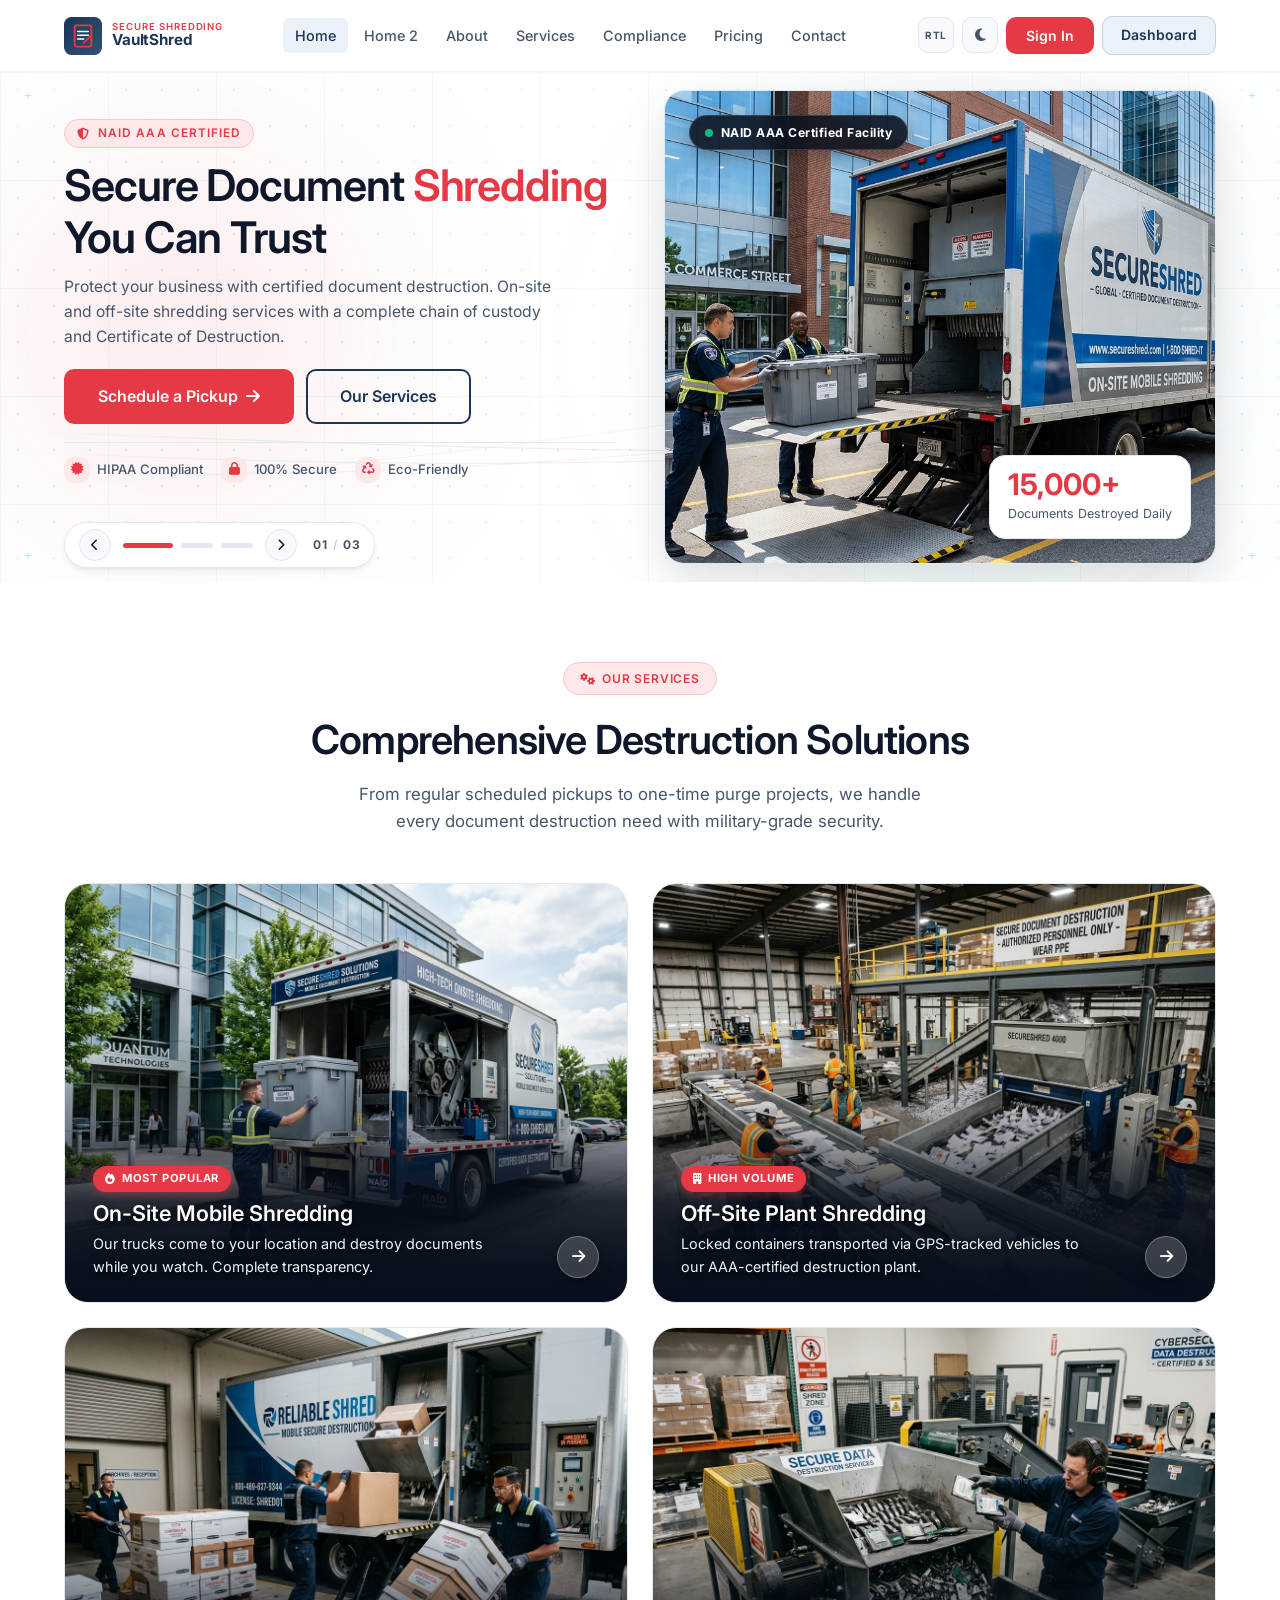
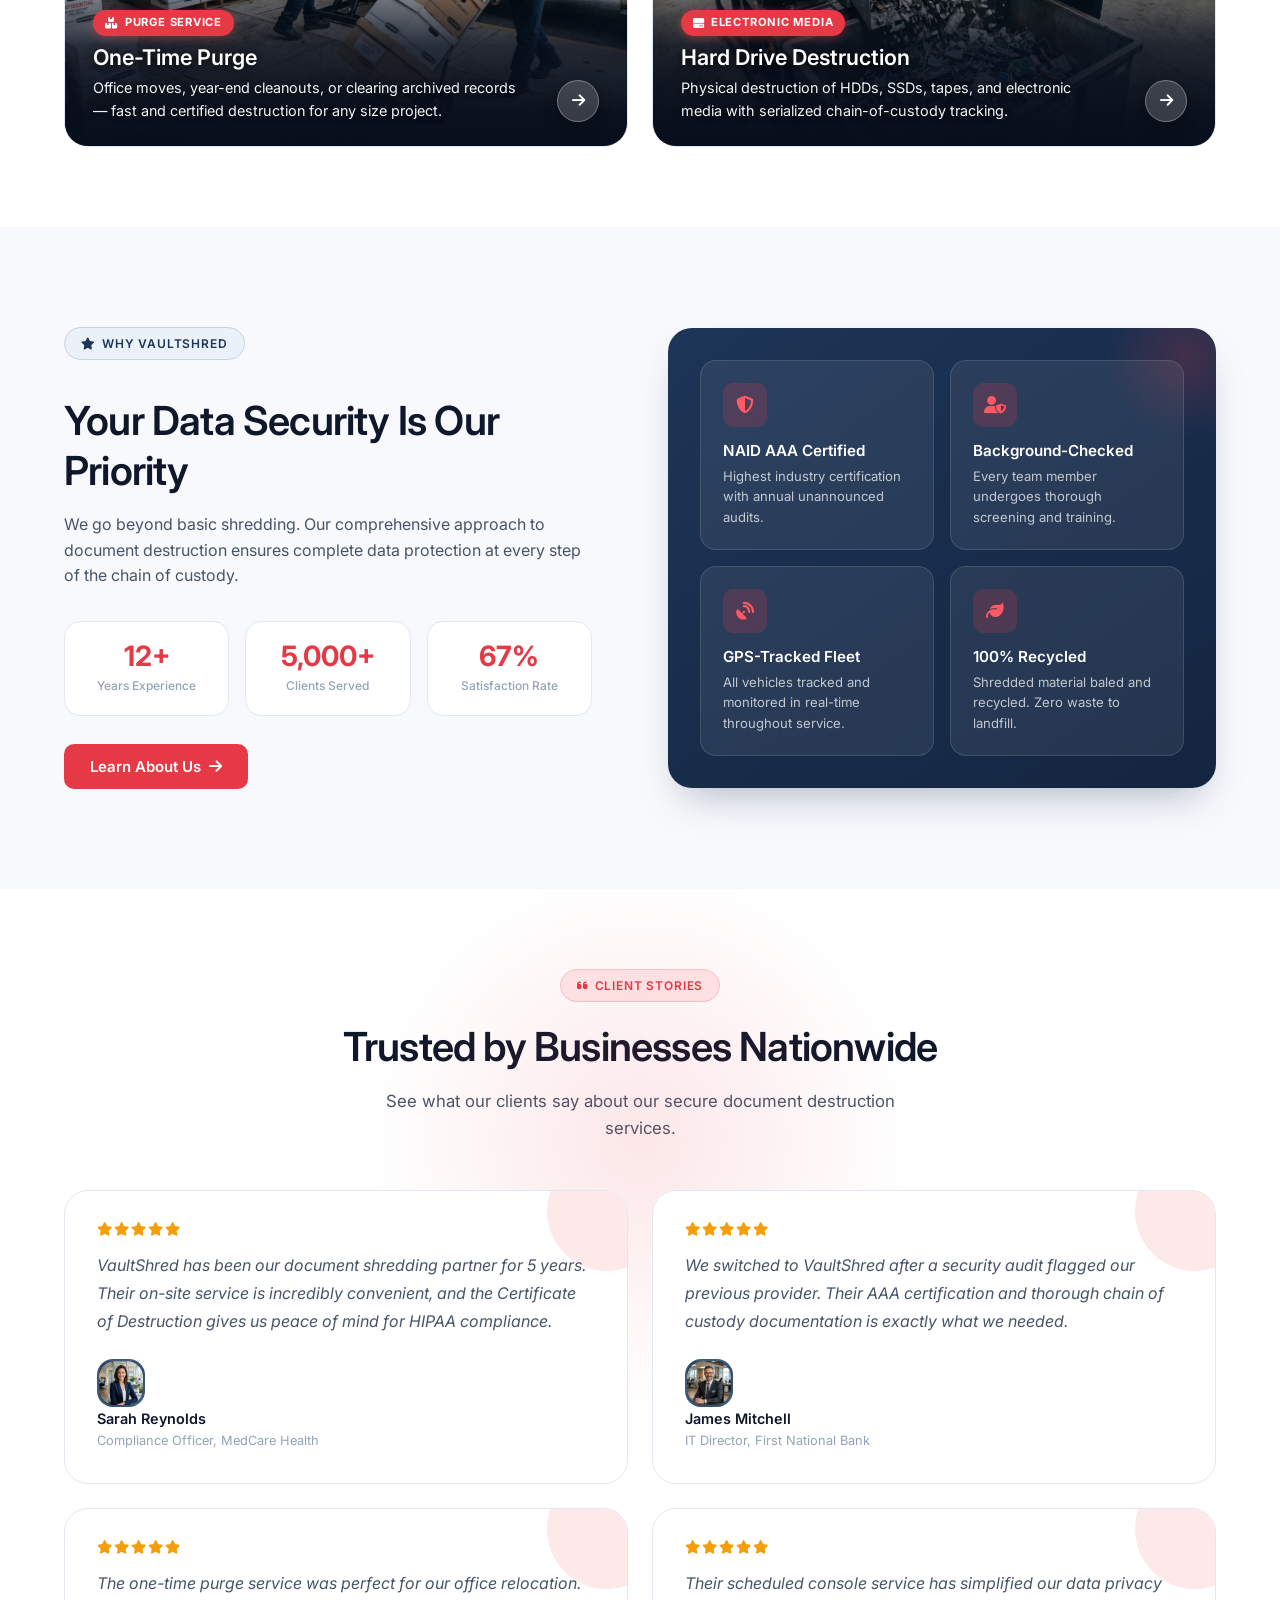
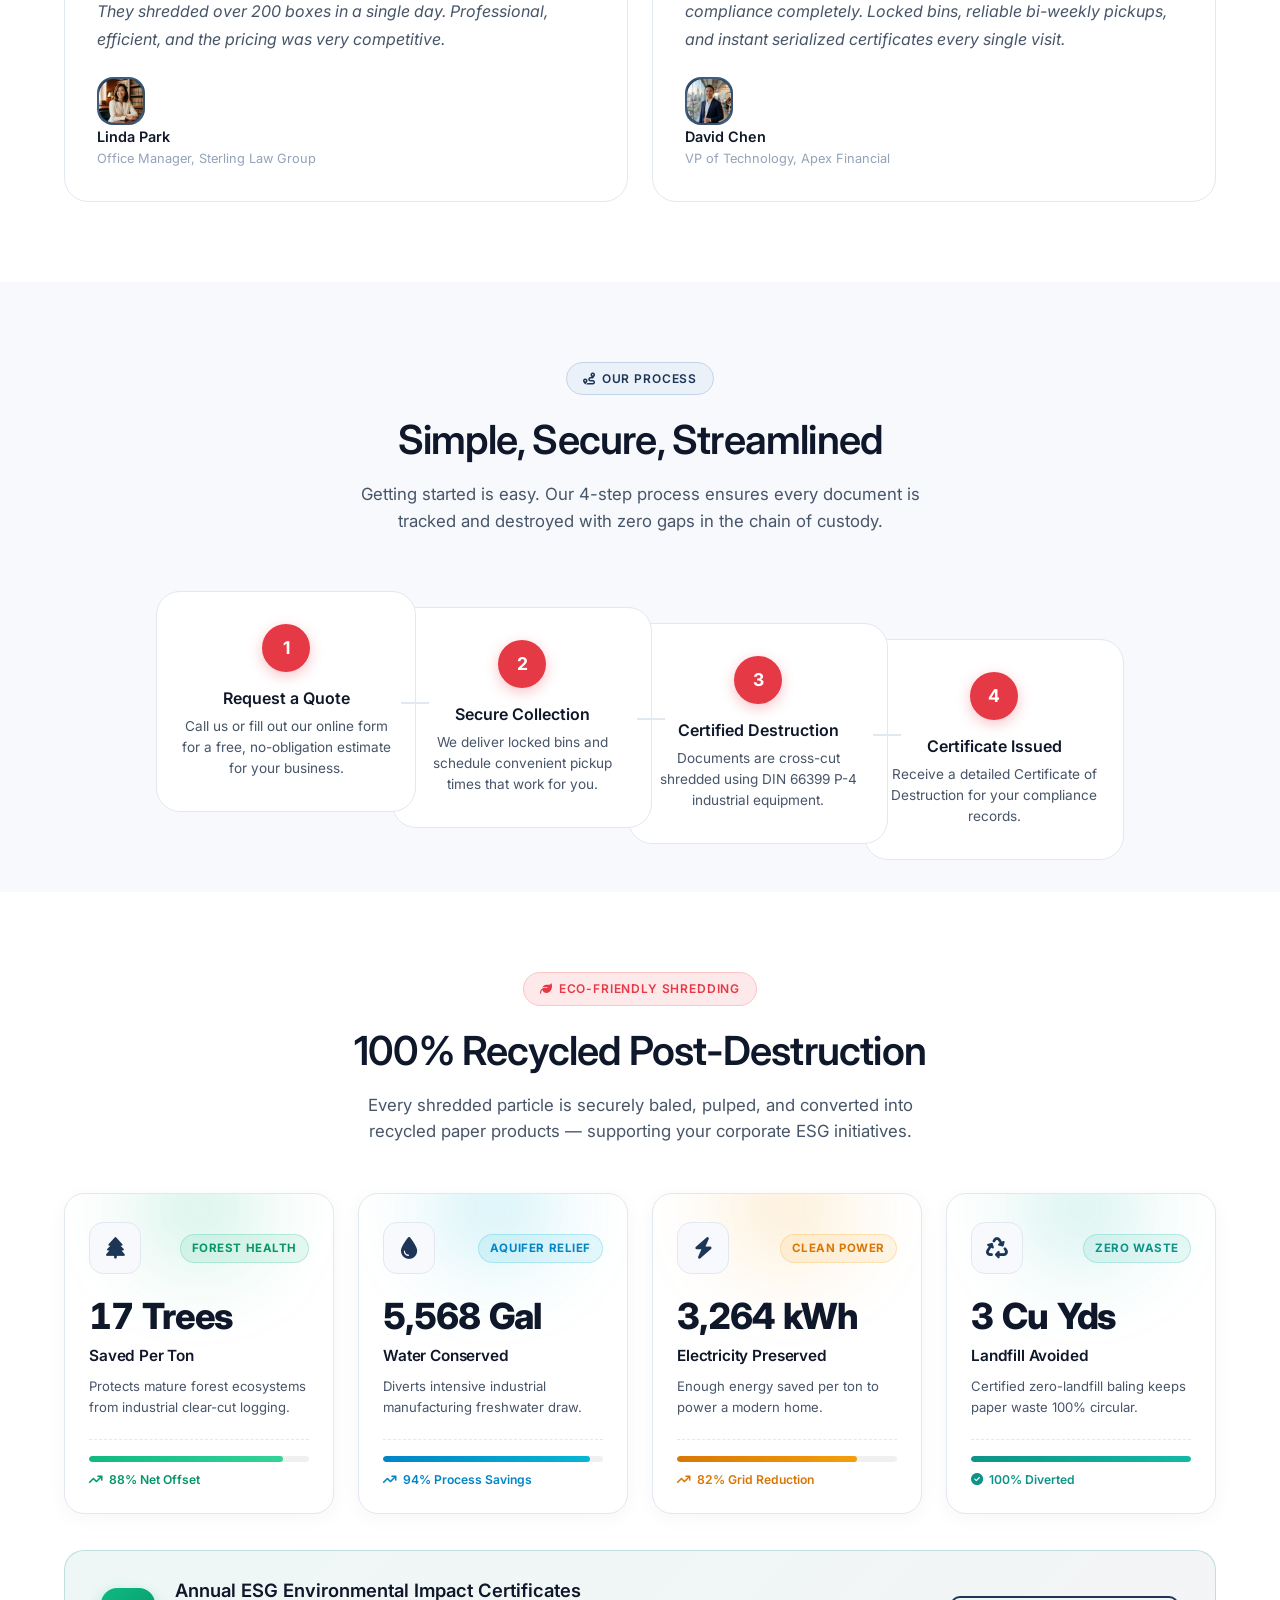
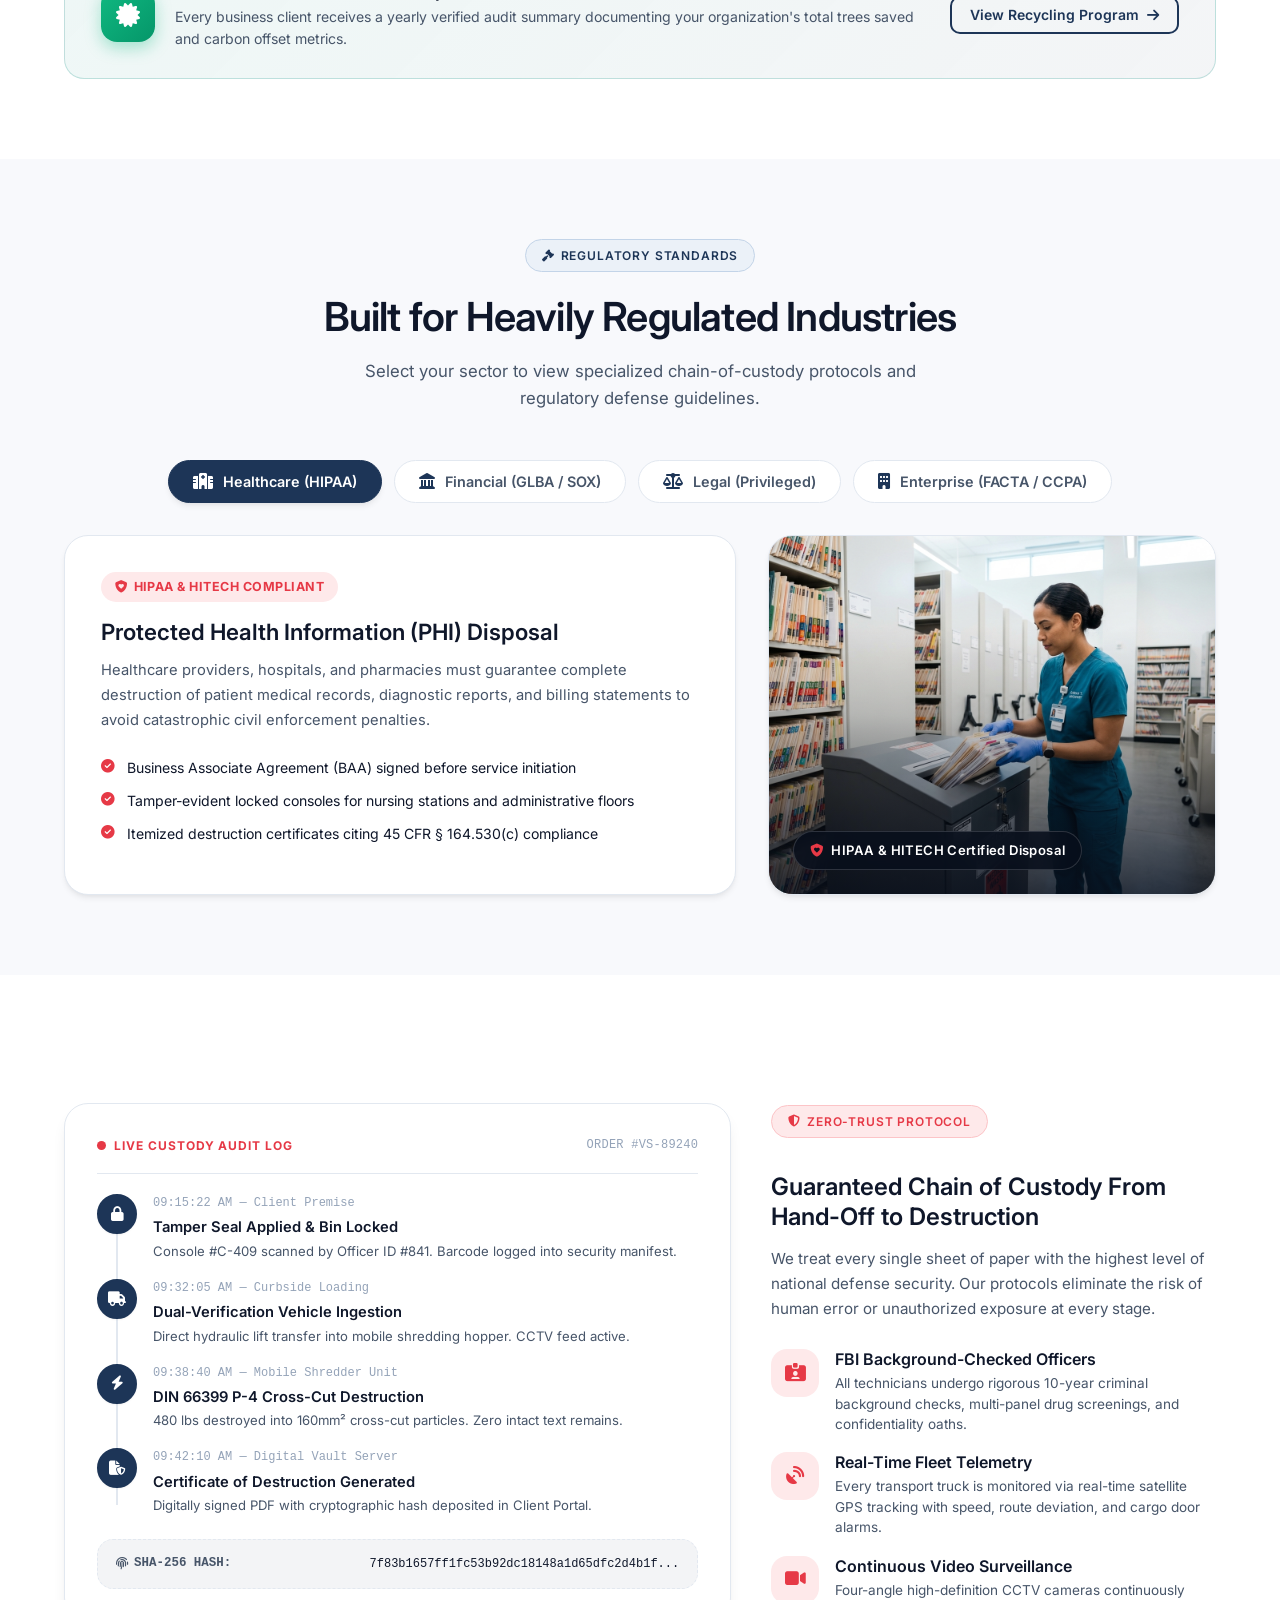
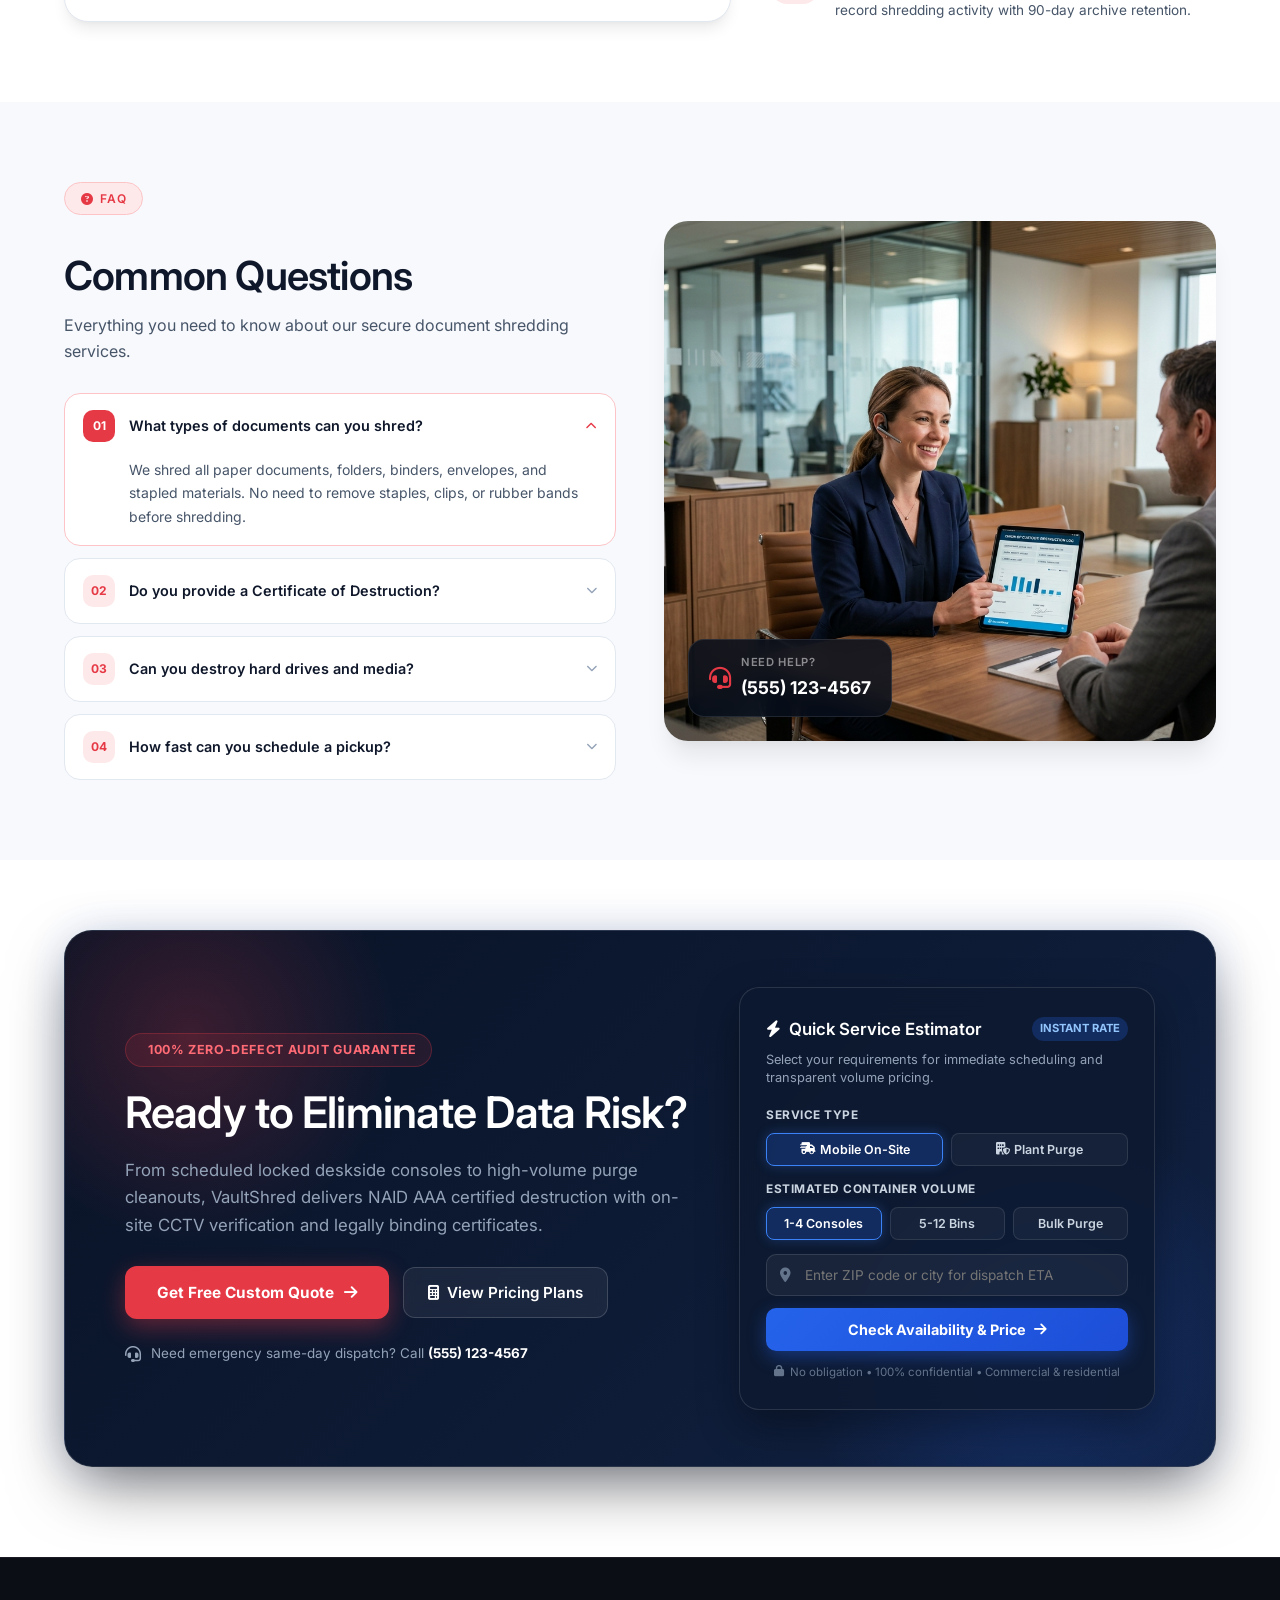
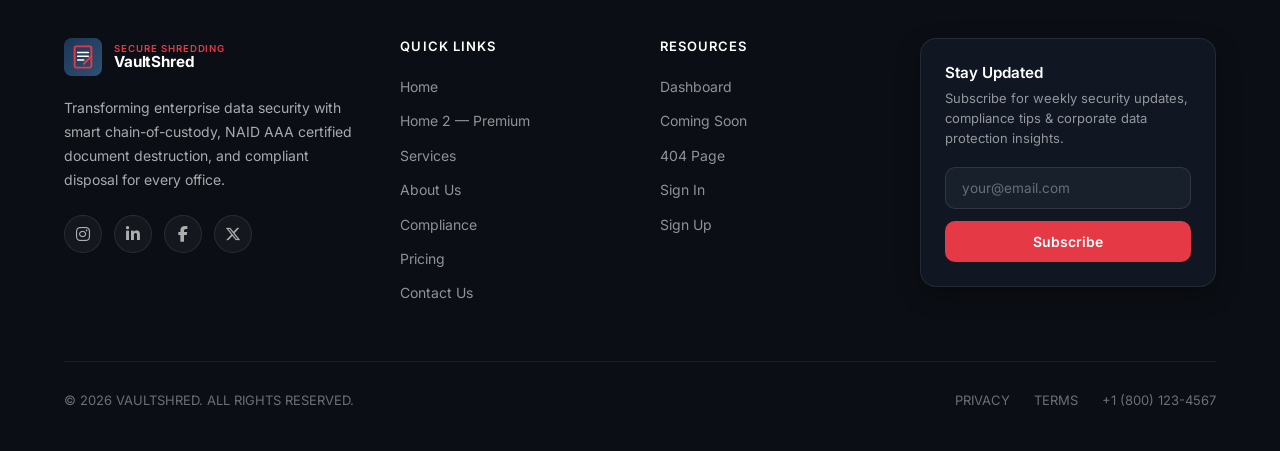
==== commit cb0bc87f: "style: enhance mobile responsiveness and table layouts across dashboard and site pages" ====
--- a/index.html
+++ b/index.html
@@ -7,7 +7,7 @@
     <meta name="description" content="VaultShred provides certified on-site and off-site document shredding and destruction services. HIPAA, FACTA & NAID AAA compliant. Schedule a pickup today.">
     <link rel="icon" href="favicon.svg" type="image/svg+xml">
     <link rel="stylesheet" href="https://cdnjs.cloudflare.com/ajax/libs/font-awesome/6.5.1/css/all.min.css">
-    <link rel="stylesheet" href="style.css?v=3.9">
+    <link rel="stylesheet" href="style.css?v=7.7">
 </head>
 <body>
 
@@ -177,7 +177,7 @@
                 <div class="bento-card-content">
                     <span class="bento-card-tag"><i class="fas fa-fire"></i> Most Popular</span>
                     <h3>On-Site Mobile Shredding</h3>
-                    <p>Our trucks come to your location and destroy documents while you watch. Complete transparency with zero security gaps.</p>
+                    <p>Our trucks come to your location and destroy documents while you watch. Complete transparency.</p>
                     <span class="bento-card-arrow"><i class="fas fa-arrow-right"></i></span>
                 </div>
             </a>
@@ -550,7 +550,7 @@
             <div class="coc-feed fade-up">
                 <div class="coc-feed-header">
                     <div class="coc-live-badge"><span class="coc-pulse-dot"></span> Live Custody Audit Log</div>
-                    <span style="font-family:monospace;font-size:0.75rem;color:var(--text-muted)">ORDER #VS-89240</span>
+                    <span class="coc-order-num" style="font-family:monospace;font-size:0.75rem;color:var(--text-muted)">ORDER #VS-89240</span>
                 </div>
                 <div class="coc-timeline">
                     <div class="coc-event complete">
@@ -587,8 +587,8 @@
                     </div>
                 </div>
                 <div class="coc-hash-box">
-                    <span><i class="fas fa-fingerprint" style="margin-right:6px"></i> SHA-256 HASH:</span>
-                    <span>7f83b1657ff1fc53b92dc18148a1d65dfc2d4b1f...</span>
+                    <span class="coc-hash-label"><i class="fas fa-fingerprint" style="margin-right:6px"></i> SHA-256 HASH:</span>
+                    <span class="coc-hash-val">7f83b1657ff1fc53b92dc18148a1d65dfc2d4b1f...</span>
                 </div>
             </div>
             <div class="coc-features-box fade-up delay-1">
@@ -1061,6 +1061,6 @@
 
 <div id="footer-placeholder"></div>
 
-<script src="components.js?v=3.6"></script>
+<script src="components.js?v=5.1"></script>
 </body>
 </html>
--- a/style.css
+++ b/style.css
@@ -52,10 +52,13 @@
     --radius: 10px;
     --radius-lg: 16px;
     --radius-xl: 24px;
+    --radius-2xl: 20px;
     --radius-full: 9999px;
     --ease: cubic-bezier(.4,0,.2,1);
     --dur: .25s;
+    --transition-fast: all var(--dur) var(--ease);
     --font: 'Inter', -apple-system, BlinkMacSystemFont, 'Segoe UI', sans-serif;
+    --font-heading: 'Inter', -apple-system, BlinkMacSystemFont, 'Segoe UI', sans-serif;
 }
 
 .dark {
@@ -88,6 +91,7 @@
 button{cursor:pointer;border:none;background:none;font-family:inherit;font-size:inherit}
 input,textarea,select{font-family:inherit;font-size:inherit}
 [dir="rtl"]{direction:rtl;text-align:right}
+[dir="rtl"] input, [dir="rtl"] textarea, [dir="rtl"] select {text-align:right}
 
 h1,h2,h3,h4,h5,h6,.h1,.h2,.h3,.h4,.h5,.h6{font-weight:600!important;line-height:1.25;color:var(--text)}
 h1{font-size:clamp(2rem,5vw,3.25rem);letter-spacing:-0.025em}
@@ -136,18 +140,19 @@
 /* NAVBAR */
 .navbar{position:fixed;top:0;left:0;right:0;z-index:1000;height:var(--nav-h);background:var(--bg);border-bottom:1px solid var(--border-light);transition:all var(--dur) var(--ease)}
 .navbar.scrolled{box-shadow:var(--shadow-lg);border-bottom-color:var(--border)}
-.nav-inner{display:flex;align-items:center;height:100%;max-width:var(--container);margin:0 auto;padding:0 var(--container-pad);gap:24px}
+.nav-inner{display:flex;align-items:center;justify-content:space-between;height:100%;max-width:var(--container);margin:0 auto;padding:0 var(--container-pad);gap:24px}
 .nav-logo{display:flex;align-items:center;gap:10px;text-decoration:none;flex-shrink:0}
 .nav-logo-text{display:flex;flex-direction:column;line-height:1.1}
 .brand-top{font-size:.6rem;font-weight:600;letter-spacing:.1em;text-transform:uppercase;color:var(--secondary)}
 .brand-bottom{font-size:.95rem;font-weight:700;color:var(--primary);letter-spacing:-0.01em}
-.dark .brand-bottom{color:#5B8FB9}
+.dark .brand-bottom{color:#ffffff}
 .nav-links{display:flex;align-items:center;gap:4px;margin-left:auto}
 [dir="rtl"] .nav-links{margin-left:0;margin-right:auto}
 .nav-link{padding:6px 12px;font-size:.9rem;font-weight:500;color:var(--text-secondary);border-radius:var(--radius-sm);transition:all var(--dur) var(--ease)}
 .nav-link:hover,.nav-link.active{color:var(--primary);background:var(--primary-50)}
 .dark .nav-link:hover,.dark .nav-link.active{color:#5B8FB9;background:rgba(29,53,87,.25)}
-.nav-actions{display:flex;align-items:center;gap:8px;flex-shrink:0}
+.nav-actions{display:flex;align-items:center;gap:8px;flex-shrink:0;margin-left:auto}
+[dir="rtl"] .nav-actions{margin-left:0;margin-right:auto}
 .nav-icon-btn{display:flex;align-items:center;justify-content:center;width:36px;height:36px;border-radius:var(--radius);color:var(--text-secondary);background:var(--bg-alt);border:1px solid var(--border);cursor:pointer;transition:all var(--dur) var(--ease);font-size:.9rem}
 .nav-icon-btn:hover{color:var(--primary);border-color:var(--primary);background:var(--primary-50)}
 .dark .nav-icon-btn:hover{color:#5B8FB9;border-color:#5B8FB9;background:rgba(29,53,87,.25)}
@@ -155,74 +160,329 @@
 .btn-nav-dashboard:hover,.btn-nav-dashboard.active{background:var(--primary);color:#fff}
 .dark .btn-nav-dashboard{background:rgba(29,53,87,.3);border-color:rgba(29,53,87,.5);color:#5B8FB9}
 .dark .btn-nav-dashboard:hover{background:var(--primary);color:#fff}
-.mobile-menu-btn{display:none;align-items:center;justify-content:center;width:40px;height:40px;border-radius:var(--radius-md);background:var(--bg-alt);border:1px solid var(--border);color:var(--text);cursor:pointer;font-size:1.1rem;transition:all var(--dur) var(--ease);box-shadow:var(--shadow-sm);flex-shrink:0}
-.mobile-menu-btn:hover{color:var(--secondary);border-color:var(--secondary);background:var(--secondary-50)}
-.dark .mobile-menu-btn{background:rgba(255,255,255,.06);border-color:rgba(255,255,255,.12)}
-.dark .mobile-menu-btn:hover{background:rgba(230,57,70,.15);border-color:var(--secondary)}
-
-.mobile-backdrop{position:fixed;inset:0;background:rgba(11,19,33,.65);backdrop-filter:blur(6px);-webkit-backdrop-filter:blur(6px);z-index:998;opacity:0;visibility:hidden;pointer-events:none;transition:opacity .3s var(--ease),visibility .3s var(--ease)}
-.mobile-backdrop.open{opacity:1;visibility:visible;pointer-events:auto}
-body.nav-open{overflow:hidden}
-
-.mobile-menu{position:fixed;top:0;right:0;width:100%;max-width:380px;height:100vh;height:100dvh;background:var(--bg-card);border-left:1px solid var(--border);display:flex;flex-direction:column;box-shadow:-10px 0 30px rgba(0,0,0,.25);transform:translateX(100%);visibility:hidden;pointer-events:none;transition:transform .35s cubic-bezier(.16,1,.3,1),visibility .35s ease;z-index:999;overflow:hidden}
-[dir="rtl"] .mobile-menu{right:auto;left:0;border-left:none;border-right:1px solid var(--border);transform:translateX(-100%)}
-.mobile-menu.open{transform:translateX(0);visibility:visible;pointer-events:auto}
-[dir="rtl"] .mobile-menu.open{transform:translateX(0)}
-
-.mob-header{padding:16px 20px;display:flex;align-items:center;justify-content:space-between;border-bottom:1px solid var(--border);background:var(--bg);flex-shrink:0}
-.mob-close-btn{width:36px;height:36px;border-radius:var(--radius);display:flex;align-items:center;justify-content:center;background:var(--bg-alt);border:1px solid var(--border);color:var(--text);font-size:1rem;cursor:pointer;transition:all var(--dur) var(--ease)}
-.mob-close-btn:hover{color:var(--secondary);border-color:var(--secondary);background:var(--secondary-50)}
-.dark .mob-close-btn:hover{background:rgba(230,57,70,.15)}
-
-.mob-links-list{flex:1;overflow-y:auto;overscroll-behavior:contain;-webkit-overflow-scrolling:touch;padding:16px 14px;display:flex;flex-direction:column;gap:4px}
-.mob-link{display:flex;align-items:center;justify-content:space-between;padding:12px 14px;border-radius:var(--radius);font-size:.95rem;font-weight:500;color:var(--text);text-decoration:none;transition:all var(--dur) var(--ease)}
-.mob-link-content{display:flex;align-items:center;gap:12px}
-.mob-link-content i{width:20px;text-align:center;color:currentColor;font-size:.95rem}
-.mob-link-arrow{font-size:.75rem;color:var(--text-muted);transition:transform var(--dur) var(--ease)}
-.mob-link:hover,.mob-link.active{background:var(--primary-50);color:var(--primary);font-weight:600}
-.dark .mob-link:hover,.dark .mob-link.active{background:rgba(29,53,87,.3);color:#5B8FB9}
-.mob-link:hover .mob-link-arrow{transform:translateX(3px);color:var(--secondary)}
-[dir="rtl"] .mob-link:hover .mob-link-arrow{transform:translateX(-3px)}
-[dir="rtl"] .mob-link-arrow{transform:rotate(180deg)}
-
-.mob-actions{padding:14px 18px 8px;display:flex;flex-direction:column;gap:10px;border-top:1px solid var(--border);background:var(--bg);flex-shrink:0}
-.mob-toggles-grid{display:grid;grid-template-columns:1fr 1fr;gap:10px;padding:8px 18px 12px;background:var(--bg);flex-shrink:0}
-.mob-toggle-card{display:flex;align-items:center;justify-content:center;gap:8px;padding:10px;border-radius:var(--radius);border:1px solid var(--border);background:var(--bg-card);color:var(--text);font-size:.8rem;font-weight:600;cursor:pointer;transition:all var(--dur) var(--ease)}
-.mob-toggle-card:hover{border-color:var(--secondary);color:var(--secondary);background:var(--secondary-50)}
-.dark .mob-toggle-card:hover{border-color:var(--secondary);background:rgba(230,57,70,.12)}
-.mob-support-strip{padding:10px 18px 14px;background:var(--bg-alt);text-align:center;font-size:.78rem;color:var(--text-secondary);border-top:1px solid var(--border-light);display:flex;align-items:center;justify-content:center;gap:6px;flex-shrink:0}
-.mob-support-strip i{color:currentColor}
+.mobile-menu-btn{
+    display: none;
+    align-items: center;
+    justify-content: center;
+    width: 2.25rem;
+    height: 2.25rem;
+    border-radius: var(--radius-md);
+    background: var(--bg-alt);
+    border: 1px solid var(--border);
+    color: var(--text);
+    cursor: pointer;
+    font-size: 1.1rem;
+    transition: all var(--dur) var(--ease);
+    box-shadow: var(--shadow-sm);
+    flex-shrink: 0;
+}
+.mobile-menu-btn:hover{
+    color: var(--secondary);
+    border-color: var(--secondary);
+    background: var(--secondary-50);
+}
+.dark .mobile-menu-btn{
+    background: rgba(255,255,255,.06);
+    border-color: rgba(255,255,255,.12);
+}
+.dark .mobile-menu-btn:hover{
+    background: rgba(230,57,70,.15);
+    border-color: var(--secondary);
+}
+
+/* Mobile Backdrop - Reference Style */
+.mobile-backdrop{
+    display: none;
+    position: fixed;
+    inset: 0;
+    background: rgba(0,0,0,0.6);
+    backdrop-filter: blur(6px);
+    -webkit-backdrop-filter: blur(6px);
+    z-index: 990;
+    top: var(--nav-h);
+}
+.mobile-backdrop.open{
+    display: block;
+}
+
+/* Mobile Menu Dropdown - Reference Style */
+.mobile-menu{
+    display: none;
+    position: absolute;
+    top: 100%;
+    left: 0;
+    right: 0;
+    background: var(--bg-card);
+    border-bottom: 1px solid var(--border);
+    box-shadow: var(--shadow-xl);
+    z-index: 995;
+    padding: 1.25rem;
+}
+.mobile-menu.open{
+    display: block;
+    animation: fadeInDown 0.25s cubic-bezier(0.16, 1, 0.3, 1);
+}
+
+.mobile-menu .mob-links-list{
+    display: flex;
+    flex-direction: column;
+    gap: 4px;
+}
+
+.mobile-menu .mob-link{
+    display: flex;
+    align-items: center;
+    justify-content: space-between;
+    padding: 0.75rem 1rem;
+    border-radius: var(--radius-md);
+    font-size: 0.95rem;
+    font-weight: 500;
+    color: var(--text);
+    text-decoration: none;
+    transition: var(--dur) var(--ease);
+}
+.mob-link-content{
+    display: flex;
+    align-items: center;
+    gap: 12px;
+}
+.mob-link-content i{
+    width: 20px;
+    text-align: center;
+    color: currentColor;
+    font-size: 0.95rem;
+}
+.mob-link-arrow{
+    font-size: 0.75rem;
+    color: var(--text-muted);
+    transition: transform var(--dur) var(--ease);
+}
+.mobile-menu .mob-link:hover,
+.mobile-menu .mob-link.active{
+    background: var(--primary-50);
+    color: var(--primary);
+    font-weight: 600;
+}
+.dark .mobile-menu .mob-link:hover,
+.dark .mobile-menu .mob-link.active{
+    background: rgba(29, 53, 87, 0.3);
+    color: #5B8FB9;
+}
+.mobile-menu .mob-link:hover .mob-link-arrow{
+    transform: translateX(3px);
+    color: var(--secondary);
+}
+[dir="rtl"] .mobile-menu .mob-link:hover .mob-link-arrow{
+    transform: translateX(-3px);
+}
+[dir="rtl"] .mob-link-arrow{
+    transform: rotate(180deg);
+}
+
+.mobile-menu .mob-actions{
+    margin-top: 0.75rem;
+    padding-top: 0.75rem;
+    border-top: 1px solid var(--border-light);
+    display: flex;
+    flex-direction: column;
+    gap: 0.5rem;
+}
+.mobile-menu .mob-toggles{
+    display: flex;
+    align-items: center;
+    justify-content: center;
+    gap: 0.5rem;
+    margin-top: 0.75rem;
+}
+
+@keyframes fadeInDown {
+    from { opacity: 0; transform: translateY(-16px); }
+    to { opacity: 1; transform: translateY(0); }
+}
+
 .navbar-spacer{height:var(--nav-h)}
 
-/* FOOTER */
-.footer{background:var(--primary-dark);color:rgba(255,255,255,.85);padding-top:64px;position:relative}
-.dark .footer{background:#060A13}
-.footer-grid{display:grid;grid-template-columns:2fr 1.15fr 1.15fr 1.6fr;gap:48px;padding-bottom:48px;border-bottom:1px solid rgba(255,255,255,.08)}
-.footer-brand p{font-size:.925rem;color:rgba(255,255,255,.65);margin-top:18px;line-height:1.7;max-width:330px;font-weight:400}
-.footer-logo .brand-top{color:var(--secondary-light)}
-.footer-logo .brand-bottom{color:#fff}
-.footer-socials{display:flex;gap:12px;margin-top:24px}
-.footer-social-link{display:flex;align-items:center;justify-content:center;width:40px;height:40px;border-radius:50%;border:1px solid rgba(255,255,255,.14);background:rgba(255,255,255,.04);color:rgba(255,255,255,.8);font-size:.95rem;transition:all var(--dur) var(--ease)}
-.footer-social-link:hover{background:var(--secondary);border-color:var(--secondary);color:#fff;transform:translateY(-2px);box-shadow:0 4px 14px rgba(230,57,70,.4)}
-.footer-col-title{font-size:.88rem;font-weight:600;text-transform:uppercase;letter-spacing:.08em;color:#fff;margin-bottom:20px}
-.footer-links{display:flex;flex-direction:column;gap:12px}
-.footer-links a{display:inline-block;font-size:.92rem;color:rgba(255,255,255,.65);transition:all var(--dur) var(--ease);font-weight:400;text-decoration:none}
-.footer-links a:hover{color:#fff;transform:translateX(3px)}
-[dir="rtl"] .footer-links a:hover{transform:translateX(-3px)}
-.footer-newsletter-card{background:rgba(255,255,255,.04);border:1px solid rgba(255,255,255,.1);border-radius:18px;padding:28px 24px;box-shadow:0 10px 30px rgba(0,0,0,.25)}
-.footer-newsletter-title{font-size:1.15rem;color:#fff;margin-bottom:8px;font-weight:600}
-.footer-newsletter-desc{font-size:.85rem;color:rgba(255,255,255,.65);margin-bottom:18px;line-height:1.5;font-weight:400}
-.footer-newsletter-form{display:flex;flex-direction:column;gap:12px}
-.footer-newsletter-input{padding:13px 16px;border-radius:10px;background:rgba(255,255,255,.06);border:1px solid rgba(255,255,255,.14);color:#fff;font-size:.9rem;outline:none;transition:all var(--dur) var(--ease);font-family:var(--font);width:100%}
-.footer-newsletter-input::placeholder{color:rgba(255,255,255,.4)}
-.footer-newsletter-input:focus{border-color:var(--secondary);background:rgba(255,255,255,.09);box-shadow:0 0 0 3px rgba(230,57,70,.25)}
-.footer-newsletter-btn{padding:13px 20px;border-radius:10px;background:var(--secondary);color:#fff;font-size:.925rem;font-weight:600;cursor:pointer;border:none;transition:all var(--dur) var(--ease);font-family:var(--font);width:100%;text-align:center}
-.footer-newsletter-btn:hover{background:var(--secondary-dark);transform:translateY(-1px);box-shadow:0 6px 20px rgba(230,57,70,.45)}
-.footer-bottom{display:flex;align-items:center;justify-content:space-between;padding:24px 0;gap:16px;flex-wrap:wrap}
-.footer-copyright{font-size:.78rem;color:rgba(255,255,255,.5);font-weight:500;letter-spacing:.08em;text-transform:uppercase}
-.footer-bottom-links{display:flex;gap:24px;flex-wrap:wrap;align-items:center}
-.footer-bottom-links a{font-size:.78rem;color:rgba(255,255,255,.55);font-weight:500;letter-spacing:.08em;text-transform:uppercase;transition:color var(--dur) var(--ease);text-decoration:none}
-.footer-bottom-links a:hover{color:#fff}
+/* FOOTER - Matching Reference */
+.footer{
+    background: #0B0E14;
+    color: #fff;
+    padding: 5rem 0 2.5rem;
+    border-top: 1px solid rgba(255, 255, 255, 0.06);
+    position: relative;
+    overflow: hidden;
+}
+.dark .footer{
+    background: #060A13;
+}
+.footer-grid{
+    display: grid;
+    grid-template-columns: 1.35fr 1fr 1fr 1.35fr;
+    gap: 3rem 2.5rem;
+    margin-bottom: 3.5rem;
+    align-items: start;
+}
+.footer-logo{
+    display: inline-flex;
+    align-items: center;
+    gap: 0.75rem;
+    text-decoration: none;
+    margin-bottom: 1.25rem;
+}
+.footer-logo .brand-top{color:var(--secondary)!important}
+.footer-logo .brand-bottom{color:#ffffff!important;font-weight:700}
+.footer-brand p{
+    color: rgba(255, 255, 255, 0.65);
+    font-size: 0.875rem;
+    line-height: 1.7;
+    margin: 0 0 1.5rem 0;
+    max-width: 380px;
+}
+.footer-socials{
+    display: flex;
+    align-items: center;
+    gap: 0.75rem;
+}
+.footer-social-link{
+    width: 2.375rem;
+    height: 2.375rem;
+    display: inline-flex;
+    align-items: center;
+    justify-content: center;
+    border-radius: 50%;
+    background: rgba(255, 255, 255, 0.04);
+    border: 1px solid rgba(255, 255, 255, 0.09);
+    color: rgba(255, 255, 255, 0.65);
+    transition: var(--dur) var(--ease);
+    text-decoration: none;
+}
+.footer-social-link:hover{
+    border-color: var(--secondary);
+    color: #fff;
+    background: var(--secondary);
+    transform: translateY(-2px);
+    box-shadow: 0 4px 14px rgba(230, 57, 70, 0.35);
+}
+.footer-col-title{
+    font-weight: 700;
+    font-size: 0.8125rem;
+    text-transform: uppercase;
+    letter-spacing: 0.08em;
+    color: #fff;
+    margin-bottom: 1.35rem;
+}
+.footer-links{
+    list-style: none;
+    padding: 0;
+    margin: 0;
+    display: flex;
+    flex-direction: column;
+    gap: 0.75rem;
+}
+.footer-links a{
+    color: rgba(255, 255, 255, 0.55);
+    font-size: 0.875rem;
+    text-decoration: none;
+    transition: var(--dur) var(--ease);
+    display: inline-block;
+}
+.footer-links a:hover{
+    color: #fff;
+    transform: translateX(4px);
+}
+[dir="rtl"] .footer-links a:hover{
+    transform: translateX(-4px);
+}
+.footer-newsletter-card{
+    background: #111722;
+    border: 1px solid rgba(255, 255, 255, 0.08);
+    border-radius: 16px;
+    padding: 1.5rem;
+    box-shadow: 0 8px 24px rgba(0, 0, 0, 0.25);
+}
+.footer-newsletter-title{
+    color: #fff;
+    font-size: 0.95rem;
+    font-weight: 700;
+    margin-bottom: 0.35rem;
+}
+.footer-newsletter-desc{
+    color: rgba(255, 255, 255, 0.55);
+    font-size: 0.8125rem;
+    line-height: 1.55;
+    margin-bottom: 1.15rem;
+}
+.footer-newsletter-form{
+    display: flex;
+    flex-direction: column;
+    gap: 0.75rem;
+}
+.footer-newsletter-input{
+    width: 100%;
+    padding: 0.75rem 1rem;
+    background: #18202C;
+    border: 1px solid rgba(255, 255, 255, 0.1);
+    border-radius: 10px;
+    color: #fff;
+    font-size: 0.85rem;
+    outline: none;
+    transition: var(--dur) var(--ease);
+}
+.footer-newsletter-input:focus{
+    border-color: var(--secondary);
+    background: #1D2736;
+    box-shadow: 0 0 0 3px rgba(230, 57, 70, 0.25);
+}
+.footer-newsletter-input::placeholder{
+    color: rgba(255, 255, 255, 0.35);
+}
+.footer-newsletter-btn{
+    width: 100%;
+    padding: 0.75rem 1rem;
+    background: var(--secondary);
+    color: #fff;
+    border: none;
+    border-radius: 10px;
+    font-weight: 600;
+    font-size: 0.875rem;
+    cursor: pointer;
+    transition: var(--dur) var(--ease);
+    display: flex;
+    align-items: center;
+    justify-content: center;
+}
+.footer-newsletter-btn:hover{
+    background: var(--secondary-dark);
+    transform: translateY(-1px);
+    box-shadow: 0 4px 14px rgba(230, 57, 70, 0.35);
+}
+.footer-bottom{
+    border-top: 1px solid rgba(255, 255, 255, 0.07);
+    padding-top: 1.75rem;
+    display: flex;
+    align-items: center;
+    justify-content: space-between;
+    flex-wrap: wrap;
+    gap: 1rem;
+}
+.footer-copyright{
+    color: rgba(255, 255, 255, 0.4);
+    font-size: 0.8125rem;
+    margin: 0;
+}
+.footer-bottom-links{
+    display: flex;
+    align-items: center;
+    gap: 1.5rem;
+}
+.footer-bottom-links a{
+    color: rgba(255, 255, 255, 0.4);
+    font-size: 0.8125rem;
+    text-decoration: none;
+    transition: var(--dur) var(--ease);
+}
+.footer-bottom-links a:hover{
+    color: #fff;
+}
 
 /* BACK TO TOP */
 .back-to-top{position:fixed;bottom:28px;right:28px;width:44px;height:44px;border-radius:50%;background:var(--secondary);color:#fff;border:none;display:flex;align-items:center;justify-content:center;font-size:.95rem;cursor:pointer;opacity:0;transform:translateY(10px);transition:all .3s var(--ease);z-index:900;box-shadow:0 4px 16px rgba(230,57,70,.45)}
@@ -244,12 +504,12 @@
 .delay-5{transition-delay:.5s}
 
 /* HOME 1 HERO SLIDER & SPLIT */
-.hero-slider{position:relative;overflow:hidden;background:var(--bg);min-height:calc(100vh - var(--nav-h))}
-.hero-slides-wrapper{display:grid;grid-template-columns:1fr;position:relative;width:100%;min-height:calc(100vh - var(--nav-h));z-index:2;background:transparent}
+.hero-slider{position:relative;overflow:hidden;background:var(--bg);min-height:510px}
+.hero-slides-wrapper{display:grid;grid-template-columns:1fr;position:relative;width:100%;min-height:510px;z-index:2;background:transparent}
 .hero-slide{grid-area:1 / 1;opacity:0;visibility:hidden;pointer-events:none;transition:opacity .7s cubic-bezier(.4,0,.2,1),visibility .7s cubic-bezier(.4,0,.2,1);z-index:1}
 .hero-slide.active{opacity:1;visibility:visible;pointer-events:auto;z-index:2}
 
-.hero-split{min-height:calc(100vh - var(--nav-h));display:grid;grid-template-columns:1fr 1fr;align-items:center;position:relative;overflow:hidden;background:transparent !important}
+.hero-split{min-height:510px;height:100%;display:grid;grid-template-columns:1fr 1fr;align-items:stretch;position:relative;overflow:hidden;background:transparent !important}
 
 /* THEMED HERO BACKGROUND ANIMATIONS & EFFECTS */
 .hero-bg-effects {
@@ -391,34 +651,42 @@
 body:not(.dark) .hero-scan-vignette {
     display: none;
 }
-.hero-split-left{padding:80px var(--container-pad) 100px calc(max((100vw - var(--container))/2, 0px) + var(--container-pad));z-index:2}
-[dir="rtl"] .hero-split-left{padding:80px calc(max((100vw - var(--container))/2, 0px) + var(--container-pad)) 100px var(--container-pad)}
-.hero-eyebrow{display:inline-flex;align-items:center;gap:8px;font-size:.75rem;font-weight:600;text-transform:uppercase;letter-spacing:.1em;color:var(--secondary);background:var(--secondary-50);border:1px solid var(--secondary-100);border-radius:var(--radius-full);padding:5px 14px;margin-bottom:24px}
+.hero-split-left{
+    display: flex;
+    flex-direction: column;
+    justify-content: center;
+    padding: 28px var(--container-pad) 80px calc(max((100vw - var(--container))/2, 0px) + var(--container-pad));
+    z-index: 2;
+}
+[dir="rtl"] .hero-split-left{
+    padding: 28px calc(max((100vw - var(--container))/2, 0px) + var(--container-pad)) 80px var(--container-pad);
+}
+.hero-eyebrow{display:inline-flex;align-items:center;gap:8px;font-size:.74rem;font-weight:600;text-transform:uppercase;letter-spacing:.09em;color:var(--secondary);background:var(--secondary-50);border:1px solid var(--secondary-100);border-radius:var(--radius-full);padding:4px 12px;margin-bottom:12px;width:fit-content}
 .dark .hero-eyebrow{background:rgba(230,57,70,.12);border-color:rgba(230,57,70,.25)}
-.hero-split-left h1{font-size:clamp(2.2rem,4.5vw,3.5rem);line-height:1.15;font-weight:600!important;color:var(--text);margin-bottom:20px}
+.hero-split-left h1{font-size:clamp(1.85rem,3.4vw,2.9rem);line-height:1.18;font-weight:600!important;color:var(--text);margin-bottom:12px}
 .hero-split-left h1 .accent{color:var(--secondary)}
-.hero-split-left p{font-size:1.1rem;color:var(--text-secondary);max-width:500px;margin-bottom:36px;line-height:1.7;font-weight:400}
+.hero-split-left p{font-size:.98rem;color:var(--text-secondary);max-width:500px;margin-bottom:20px;line-height:1.58;font-weight:400}
 .hero-actions{display:flex;gap:12px;flex-wrap:wrap}
-.hero-trust-strip{display:flex;align-items:center;gap:20px;margin-top:40px;padding-top:28px;border-top:1px solid var(--border);flex-wrap:wrap}
-.trust-item{display:flex;align-items:center;gap:8px;font-size:.85rem;color:var(--text-secondary);font-weight:500}
-.trust-icon{width:32px;height:32px;border-radius:var(--radius);background:var(--secondary-50);color:var(--secondary);display:flex;align-items:center;justify-content:center;font-size:.85rem;flex-shrink:0}
+.hero-trust-strip{display:flex;align-items:center;gap:12px 18px;margin-top:18px;padding-top:14px;border-top:1px solid var(--border);flex-wrap:wrap}
+.trust-item{display:flex;align-items:center;gap:7px;font-size:.82rem;color:var(--text-secondary);font-weight:500}
+.trust-icon{width:26px;height:26px;border-radius:var(--radius);background:var(--secondary-50);color:var(--secondary);display:flex;align-items:center;justify-content:center;font-size:.78rem;flex-shrink:0}
 .dark .trust-icon{background:rgba(230,57,70,.12)}
 .hero-split-right{
     position: relative;
-    height: calc(100% - 64px);
-    margin: 32px calc(max((100vw - var(--container))/2, 0px) + var(--container-pad)) 32px 24px;
-    border-radius: 24px;
+    height: calc(100% - 36px);
+    margin: 18px calc(max((100vw - var(--container))/2, 0px) + var(--container-pad)) 18px 24px;
+    border-radius: 20px;
     overflow: hidden;
     border: 1px solid var(--border);
-    box-shadow: 0 20px 50px rgba(0, 0, 0, 0.12);
+    box-shadow: 0 16px 45px rgba(0, 0, 0, 0.12);
     background: var(--bg-card);
 }
 .dark .hero-split-right{
     border-color: rgba(255, 255, 255, 0.1);
-    box-shadow: 0 24px 60px rgba(0, 0, 0, 0.55);
+    box-shadow: 0 20px 50px rgba(0, 0, 0, 0.55);
 }
 [dir="rtl"] .hero-split-right{
-    margin: 32px 24px 32px calc(max((100vw - var(--container))/2, 0px) + var(--container-pad));
+    margin: 18px 24px 18px calc(max((100vw - var(--container))/2, 0px) + var(--container-pad));
 }
 .hero-img-main{
     width: 100%;
@@ -477,11 +745,12 @@
     right: 24px;
 }
 
-.hero-stat-card{position:absolute;bottom:40px;right:40px;z-index:2;background:var(--bg-card);border:1px solid var(--border);border-radius:var(--radius-lg);padding:18px 22px;box-shadow:var(--shadow-xl);min-width:180px;transition:all .5s cubic-bezier(.4,0,.2,1)}
+.hero-stat-card{position:absolute;bottom:24px;right:24px;z-index:2;background:var(--bg-card);border:1px solid var(--border);border-radius:var(--radius-lg);padding:14px 18px;box-shadow:var(--shadow-xl);min-width:160px;transition:all .5s cubic-bezier(.4,0,.2,1)}
+[dir="rtl"] .hero-stat-card{right:auto;left:24px}
 .hero-slide .hero-stat-card{opacity:0;transform:scale(.92) translateY(12px)}
 .hero-slide.active .hero-stat-card{opacity:1;transform:scale(1) translateY(0);transition-delay:.3s}
-.hero-stat-card .stat-num{font-size:2rem;font-weight:700;color:var(--secondary);line-height:1}
-.hero-stat-card .stat-label{font-size:.8rem;color:var(--text-secondary);margin-top:4px;font-weight:400}
+.hero-stat-card .stat-num{font-size:1.85rem;font-weight:700;color:var(--secondary);line-height:1}
+.hero-stat-card .stat-label{font-size:.78rem;color:var(--text-secondary);margin-top:4px;font-weight:400}
 
 /* Active slide micro-animations */
 .hero-slide .hero-split-left .hero-eyebrow,
@@ -496,7 +765,7 @@
 .hero-slide.active .hero-trust-strip{opacity:1;transform:translateY(0);transition-delay:.45s}
 
 /* HERO SLIDER CONTROLS BAR */
-.hero-slider-nav{position:absolute;bottom:24px;left:calc(max((100vw - var(--container))/2, 0px) + var(--container-pad));z-index:10;display:inline-flex;align-items:center;gap:12px;padding:8px 16px;background:var(--bg-card);border:1px solid var(--border);border-radius:var(--radius-full);box-shadow:var(--shadow-md);backdrop-filter:blur(8px)}
+.hero-slider-nav{position:absolute;bottom:14px;left:calc(max((100vw - var(--container))/2, 0px) + var(--container-pad));z-index:10;display:inline-flex;align-items:center;gap:12px;padding:6px 14px;background:var(--bg-card);border:1px solid var(--border);border-radius:var(--radius-full);box-shadow:var(--shadow-md);backdrop-filter:blur(8px)}
 .dark .hero-slider-nav{background:rgba(17,30,51,.85);border-color:var(--border)}
 [dir="rtl"] .hero-slider-nav{left:auto;right:calc(max((100vw - var(--container))/2, 0px) + var(--container-pad))}
 .hero-nav-btn{width:32px;height:32px;border-radius:var(--radius-full);background:var(--bg-alt);border:1px solid var(--border);color:var(--text);display:flex;align-items:center;justify-content:center;font-size:.75rem;cursor:pointer;transition:all var(--dur) var(--ease)}
@@ -548,7 +817,7 @@
 /* WHY US */
 .why-us-split{display:grid;grid-template-columns:1fr 1fr;gap:64px;align-items:center}
 .why-us-img-wrap{position:relative;border-radius:var(--radius-xl);overflow:hidden;box-shadow:var(--shadow-xl)}
-.why-us-img{width:100%;height:500px;object-fit:cover;display:block}
+.why-us-img{width:100%;height:520px;object-fit:cover;object-position:center 25%;display:block}
 .why-us-badge{position:absolute;top:24px;left:24px;background:var(--secondary);color:#fff;padding:10px 18px;border-radius:var(--radius);font-size:.85rem;font-weight:600}
 [dir="rtl"] .why-us-badge{left:auto;right:24px}
 .features-list{display:flex;flex-direction:column;gap:20px;margin-top:32px}
@@ -1488,11 +1757,14 @@
     backdrop-filter: blur(16px);
     box-shadow: 0 16px 45px rgba(0, 0, 0, 0.4),
                 inset 0 1px 0 rgba(255, 255, 255, 0.12);
+    width: 100%;
+    margin: 0 auto;
 }
 
 .h2-telem-item {
     display: flex;
     align-items: center;
+    justify-content: center;
     gap: 14px;
 }
 
@@ -1576,7 +1848,10 @@
     }
     .hero2-telemetry-bar {
         grid-template-columns: repeat(2, 1fr);
-        gap: 20px;
+        gap: 24px 32px;
+        max-width: 860px;
+        margin: 0 auto;
+        padding: 24px 30px;
     }
 }
 
@@ -1610,7 +1885,9 @@
     .hero2-telemetry-bar {
         grid-template-columns: 1fr;
         gap: 16px;
-        padding: 20px;
+        padding: 20px 24px;
+        max-width: 440px;
+        margin: 0 auto;
     }
     .hero2-actions {
         flex-direction: column;
@@ -1619,6 +1896,18 @@
     .btn-h2-primary, .btn-h2-glass {
         width: 100%;
         justify-content: center;
+    }
+    .h2-hero-proof {
+        flex-direction: column;
+        align-items: center;
+        text-align: center;
+        gap: 6px;
+    }
+    .h2-stars {
+        justify-content: center;
+    }
+    .h2-proof-text {
+        text-align: center;
     }
 }
 
@@ -1712,7 +2001,7 @@
 .services-full-grid{display:grid;grid-template-columns:repeat(2,1fr);gap:32px}
 .service-full-card{background:var(--bg-card);border:1px solid var(--border);border-radius:var(--radius-xl);overflow:hidden;transition:all .3s var(--ease)}
 .service-full-card:hover{box-shadow:var(--shadow-xl);border-color:var(--secondary);transform:translateY(-3px)}
-.service-full-img{width:100%;height:240px;object-fit:cover;display:block}
+.service-full-img{width:100%;height:260px;object-fit:cover;object-position:center;display:block}
 .service-full-body{padding:28px}
 .service-full-body h3{font-size:1.25rem;font-weight:600!important;margin-bottom:10px}
 .service-full-body p{font-size:.9375rem;color:var(--text-secondary);line-height:1.7;margin-bottom:20px;font-weight:400}
@@ -1731,7 +2020,7 @@
 .compliance-regs-grid{display:grid;grid-template-columns:repeat(3,1fr);gap:24px;align-items:stretch}
 .compliance-card{background:var(--bg-card);border:1px solid var(--border);border-radius:var(--radius-xl);overflow:hidden;padding:0;transition:all .35s var(--ease);display:flex;flex-direction:column;height:100%}
 .compliance-card:hover{box-shadow:var(--shadow-xl);border-color:var(--secondary);transform:translateY(-5px)}
-.compliance-img-wrap{position:relative;width:100%;height:190px;overflow:hidden;background:var(--bg-alt)}
+.compliance-img-wrap{position:relative;width:100%;height:220px;overflow:hidden;background:var(--bg-alt)}
 .compliance-img{width:100%;height:100%;object-fit:cover;display:block;transition:transform .45s var(--ease)}
 .compliance-card:hover .compliance-img{transform:scale(1.06)}
 .compliance-icon-badge{position:absolute;bottom:14px;left:18px;width:44px;height:44px;border-radius:var(--radius-lg);background:var(--primary);color:#fff;display:flex;align-items:center;justify-content:center;font-size:1.15rem;box-shadow:0 4px 14px rgba(0,0,0,0.3);border:2px solid rgba(255,255,255,0.25);z-index:2}
@@ -1814,79 +2103,598 @@
 .form-control::placeholder{color:var(--text-muted)}
 textarea.form-control{resize:vertical;min-height:120px}
 
-/* AUTH */
-.auth-page{min-height:100vh;display:flex;flex-direction:column;background:radial-gradient(circle at 10% 20%,rgba(29,53,87,.05) 0%,transparent 40%),radial-gradient(circle at 90% 80%,rgba(230,57,70,.05) 0%,transparent 40%),var(--bg-alt);position:relative;overflow-x:hidden}
-.dark .auth-page{background:radial-gradient(circle at 10% 20%,rgba(29,53,87,.25) 0%,transparent 45%),radial-gradient(circle at 90% 80%,rgba(230,57,70,.12) 0%,transparent 45%),#0B1321}
-.auth-topbar{position:fixed;top:0;left:0;right:0;z-index:100;backdrop-filter:blur(12px);-webkit-backdrop-filter:blur(12px);background:rgba(255,255,255,.82);border-bottom:1px solid rgba(226,232,240,.8);transition:background var(--dur) var(--ease),border-color var(--dur) var(--ease)}
-.auth-topbar-inner{display:flex;align-items:center;justify-content:space-between;padding:14px var(--container-pad);max-width:var(--container);margin:0 auto;width:100%}
-.dark .auth-topbar{background:rgba(11,19,33,.85);border-bottom-color:rgba(255,255,255,.08)}
-.auth-back-link{display:inline-flex;align-items:center;gap:8px;padding:8px 14px;border-radius:var(--radius-full);background:var(--bg-card);border:1px solid var(--border);color:var(--text);font-size:.825rem;font-weight:600;text-decoration:none;transition:all var(--dur) var(--ease);box-shadow:var(--shadow-sm)}
-.auth-back-link:hover{color:var(--secondary);border-color:var(--secondary);background:var(--secondary-50);transform:translateX(-2px)}
-[dir="rtl"] .auth-back-link:hover{transform:translateX(2px)}
-[dir="rtl"] .auth-back-link i{transform:rotate(180deg)}
-.auth-topbar-actions,.fullscreen-topbar-actions{display:flex;align-items:center;gap:8px}
-.auth-toggle-btn{min-width:38px;height:38px;padding:0 12px;display:inline-flex;align-items:center;justify-content:center;border-radius:var(--radius);background:var(--bg-card);border:1px solid var(--border);color:var(--text);font-size:.8rem;font-weight:700;cursor:pointer;transition:all var(--dur) var(--ease);box-shadow:var(--shadow-sm)}
-.auth-toggle-btn:hover{border-color:var(--secondary);color:var(--secondary);background:var(--secondary-50);transform:translateY(-1px)}
-.dir-indicator{font-size:.72rem;font-weight:700;letter-spacing:.05em}
-.auth-main{flex:1;display:flex;align-items:center;justify-content:center;padding:92px var(--container-pad) 40px;position:relative;z-index:1}
-.auth-card{background:var(--bg-card);border:1px solid var(--border);border-radius:var(--radius-2xl);padding:40px 36px;width:100%;max-width:470px;box-shadow:var(--shadow-xl);position:relative;overflow:hidden;animation:fadeInUp .4s ease-out}
-.auth-card-orb{position:absolute;top:-50px;right:-50px;width:150px;height:150px;background:radial-gradient(circle,rgba(230,57,70,.12) 0%,transparent 70%);border-radius:50%;pointer-events:none}
-[dir="rtl"] .auth-card-orb{right:auto;left:-50px}
-.auth-logo{display:flex;align-items:center;gap:10px;margin-bottom:24px;text-decoration:none;justify-content:center}
-.auth-header{text-align:center;margin-bottom:24px}
-.auth-header h1{font-size:1.625rem;font-weight:600!important;color:var(--text);margin-bottom:6px;letter-spacing:-0.01em}
-.auth-header p{font-size:.9rem;color:var(--text-secondary);font-weight:400}
-.social-login-grid{display:grid;grid-template-columns:repeat(3,1fr);gap:10px;margin-bottom:20px}
-.social-btn{display:flex;align-items:center;justify-content:center;height:44px;border-radius:var(--radius);border:1.5px solid var(--border);background:var(--bg);cursor:pointer;transition:all var(--dur) var(--ease)}
-.social-btn:hover{border-color:var(--secondary);box-shadow:var(--shadow-md);background:var(--bg-alt);transform:translateY(-1px)}
-.social-btn svg{width:20px;height:20px}
-.divider{display:flex;align-items:center;gap:12px;font-size:.8rem;color:var(--text-muted);margin:20px 0;font-weight:400}
-.divider::before,.divider::after{content:'';flex:1;height:1px;background:var(--border)}
-.password-wrap{position:relative}
-.password-toggle{position:absolute;right:12px;top:50%;transform:translateY(-50%);background:none;border:none;cursor:pointer;color:var(--text-muted);padding:6px;transition:color var(--dur) var(--ease);font-size:.92rem;display:flex;align-items:center;justify-content:center}
-.password-toggle:hover{color:var(--secondary)}
-[dir="rtl"] .password-toggle{right:auto;left:12px}
-.password-wrap .form-control{padding-right:44px}
-[dir="rtl"] .password-wrap .form-control{padding-right:14px;padding-left:44px}
-.auth-options{display:flex;align-items:center;justify-content:space-between;margin-bottom:20px;font-size:.875rem;flex-wrap:wrap;gap:8px}
-.remember-me{display:flex;align-items:center;gap:7px;color:var(--text-secondary);cursor:pointer;font-weight:400;font-size:.875rem}
-.remember-me input[type="checkbox"]{accent-color:var(--secondary);width:16px;height:16px;cursor:pointer}
-.link-primary{color:var(--secondary);font-weight:600;text-decoration:none;transition:color var(--dur) var(--ease)}
-.link-primary:hover{color:var(--secondary-dark);text-decoration:underline}
-.auth-switch{text-align:center;margin-top:22px;font-size:.875rem;color:var(--text-secondary);font-weight:400}
-.auth-name-row{display:grid;grid-template-columns:1fr 1fr;gap:12px}
-.auth-security-badge{display:flex;align-items:center;justify-content:center;gap:7px;margin-top:24px;padding-top:16px;border-top:1px dashed var(--border);font-size:.76rem;color:var(--text-muted);text-align:center}
-.auth-security-badge i{color:currentColor;font-size:.85rem}
-
-/* 404 / FULLSCREEN */
-.fullscreen-page{min-height:100vh;display:flex;flex-direction:column;background:radial-gradient(circle at 50% 20%,rgba(29,53,87,.04) 0%,transparent 60%),var(--bg-alt);position:relative;overflow-x:hidden}
-.dark .fullscreen-page{background:radial-gradient(circle at 50% 20%,rgba(29,53,87,.2) 0%,transparent 60%),#0B1321}
-.fullscreen-topbar{position:sticky;top:0;z-index:100;background:rgba(255,255,255,.85);backdrop-filter:blur(12px);-webkit-backdrop-filter:blur(12px);border-bottom:1px solid var(--border);width:100%;transition:background var(--dur) var(--ease)}
-.dark .fullscreen-topbar{background:rgba(11,19,33,.88);border-bottom-color:rgba(255,255,255,.08)}
-.fullscreen-topbar-inner{display:flex;align-items:center;justify-content:space-between;padding:14px var(--container-pad);max-width:var(--container);margin:0 auto;width:100%}
-.fullscreen-content{flex:1;display:flex;align-items:center;justify-content:center;padding:56px var(--container-pad);text-align:center;position:relative;z-index:1}
-.fullscreen-card-wrap{max-width:560px;width:100%;margin:0 auto;position:relative}
-.error-illustration{position:relative;width:clamp(160px,36vw,200px);height:clamp(160px,36vw,200px);margin:0 auto 28px;display:flex;align-items:center;justify-content:center}
-.error-bg-spin{width:100%;height:100%;animation:spin 14s linear infinite;opacity:.3}
-@keyframes spin{from{transform:rotate(0deg)}to{transform:rotate(360deg)}}
-.error-code{position:absolute;inset:0;display:flex;align-items:center;justify-content:center;font-size:clamp(4rem,14vw,5.5rem);font-weight:800;color:var(--secondary);letter-spacing:-0.04em;line-height:1}
-.error-subtitle{font-size:clamp(1.4rem,4vw,1.875rem);font-weight:600!important;color:var(--text);margin-bottom:10px;letter-spacing:-0.01em}
-.error-desc{font-size:.98rem;color:var(--text-secondary);max-width:460px;margin:0 auto 32px;line-height:1.7;font-weight:400}
-.error-actions{display:flex;gap:12px;justify-content:center;flex-wrap:wrap}
-.error-quick-links{margin-top:32px;font-size:.85rem;color:var(--text-muted);display:flex;align-items:center;justify-content:center;gap:10px;flex-wrap:wrap}
-.error-quick-links a{color:var(--secondary);text-decoration:none;font-weight:600;transition:color var(--dur) var(--ease)}
-.error-quick-links a:hover{color:var(--primary);text-decoration:underline}
+/* AUTH & FULLSCREEN PAGES (Matching Reference Benchmark) */
+.auth-page, .fullscreen-page {
+    min-height: 100vh;
+    display: flex;
+    flex-direction: column;
+    overflow-x: hidden;
+    background: radial-gradient(circle at 10% 20%, rgba(29, 53, 87, 0.05) 0%, transparent 40%), radial-gradient(circle at 90% 80%, rgba(230, 57, 70, 0.05) 0%, transparent 40%), var(--bg-alt);
+    position: relative;
+    color: var(--text);
+}
+
+.dark .auth-page, .dark .fullscreen-page,
+.dark.auth-page, .dark.fullscreen-page {
+    background: radial-gradient(circle at 10% 20%, rgba(29, 53, 87, 0.25) 0%, transparent 45%), radial-gradient(circle at 90% 80%, rgba(230, 57, 70, 0.12) 0%, transparent 45%), #0B1321;
+    color: var(--text);
+}
+
+.auth-topbar {
+    display: flex;
+    align-items: center;
+    justify-content: flex-end;
+    padding: 1.25rem 1.5rem;
+    max-width: 1200px;
+    margin: 0 auto;
+    width: 100%;
+    position: relative;
+    z-index: 10;
+}
+
+[dir="rtl"] .auth-topbar {
+    justify-content: flex-end;
+}
+
+[dir="rtl"] .auth-topbar > div,
+[dir="rtl"] .auth-topbar-actions {
+    margin-right: auto;
+    margin-left: 0;
+}
+
+.fullscreen-topbar {
+    display: flex;
+    align-items: center;
+    justify-content: space-between;
+    padding: 1.25rem 1.5rem;
+    max-width: 1200px;
+    margin: 0 auto;
+    width: 100%;
+    position: relative;
+    z-index: 10;
+}
+
+.fullscreen-topbar-inner {
+    display: flex;
+    align-items: center;
+    justify-content: space-between;
+    width: 100%;
+}
+
+.auth-back-link {
+    display: inline-flex;
+    align-items: center;
+    gap: 0.5rem;
+    padding: 0.5rem 0.875rem;
+    border-radius: var(--radius-full);
+    background: var(--bg-card);
+    border: 1px solid var(--border);
+    color: var(--text);
+    font-size: 0.8125rem;
+    font-weight: 600;
+    text-decoration: none;
+    transition: all var(--dur) var(--ease);
+    box-shadow: var(--shadow-sm);
+}
+
+.auth-back-link:hover {
+    color: var(--secondary);
+    border-color: var(--secondary);
+    background: var(--secondary-50);
+    transform: translateX(-2px);
+}
+
+[dir="rtl"] .auth-back-link:hover {
+    transform: translateX(2px);
+}
+
+[dir="rtl"] .auth-back-link i {
+    transform: rotate(180deg);
+}
+
+.auth-topbar-actions, .fullscreen-topbar-actions {
+    display: flex;
+    align-items: center;
+    gap: 0.5rem;
+}
+
+.auth-toggle-btn {
+    width: 2.25rem;
+    height: 2.25rem;
+    min-width: 2.25rem;
+    display: inline-flex;
+    align-items: center;
+    justify-content: center;
+    border-radius: var(--radius);
+    background: var(--bg-card);
+    border: 1px solid var(--border);
+    color: var(--text);
+    font-size: 0.75rem;
+    font-weight: 700;
+    cursor: pointer;
+    transition: all var(--dur) var(--ease);
+    box-shadow: var(--shadow-sm);
+}
+
+.auth-toggle-btn:hover {
+    border-color: var(--secondary);
+    color: var(--secondary);
+    background: var(--secondary-50);
+}
+
+.dark .auth-toggle-btn {
+    background: rgba(255, 255, 255, 0.08);
+    border-color: rgba(255, 255, 255, 0.12);
+    color: rgba(255, 255, 255, 0.75);
+}
+
+.dark .auth-toggle-btn:hover {
+    background: rgba(255, 255, 255, 0.15);
+    color: #fff;
+    border-color: var(--secondary);
+}
+
+.dir-indicator, .dir-label {
+    font-size: 0.625rem;
+    font-weight: 700;
+    letter-spacing: 0.05em;
+}
+
+.auth-card {
+    position: relative;
+    overflow: hidden;
+    width: 100%;
+    max-width: 440px;
+    margin: 0 auto;
+    background: var(--bg-card);
+    border-radius: var(--radius-2xl);
+    box-shadow: var(--shadow-xl);
+    border: 1px solid var(--border);
+    padding: 2.5rem;
+    animation: fadeInUp 0.4s ease-out;
+}
+
+.auth-card-orb {
+    position: absolute;
+    top: -50px;
+    right: -50px;
+    width: 150px;
+    height: 150px;
+    background: radial-gradient(circle, rgba(230, 57, 70, 0.12) 0%, transparent 70%);
+    border-radius: 50%;
+    pointer-events: none;
+}
+
+[dir="rtl"] .auth-card-orb {
+    right: auto;
+    left: -50px;
+}
+
+.auth-logo {
+    display: flex;
+    align-items: center;
+    gap: 0.75rem;
+    justify-content: center;
+    margin-bottom: 1.75rem;
+    text-decoration: none;
+}
+
+.social-login-grid {
+    display: grid;
+    grid-template-columns: repeat(3, 1fr);
+    gap: 0.75rem;
+    margin-bottom: 1.5rem;
+}
+
+.social-btn {
+    display: flex;
+    align-items: center;
+    justify-content: center;
+    height: 44px;
+    border-radius: var(--radius);
+    border: 1.5px solid var(--border);
+    background: var(--bg-card);
+    color: var(--text);
+    cursor: pointer;
+    transition: all var(--dur) var(--ease);
+}
+
+.social-btn:hover {
+    border-color: var(--secondary);
+    box-shadow: var(--shadow-sm);
+    background: var(--bg-alt);
+    transform: translateY(-1px);
+}
+
+.social-btn svg {
+    display: block;
+}
+
+.divider {
+    display: flex;
+    align-items: center;
+    gap: 1rem;
+    margin: 1.5rem 0;
+    color: var(--text-muted);
+    font-size: 0.8125rem;
+}
+
+.divider::before, .divider::after {
+    content: '';
+    flex: 1;
+    height: 1px;
+    background: var(--border);
+}
+
+.password-wrapper, .password-wrap {
+    position: relative;
+}
+
+.password-wrapper .form-input,
+.password-wrapper .form-control,
+.password-wrap .form-control {
+    padding-right: 3rem;
+}
+
+[dir="rtl"] .password-wrapper .form-input,
+[dir="rtl"] .password-wrapper .form-control,
+[dir="rtl"] .password-wrap .form-control {
+    padding-right: 1rem;
+    padding-left: 3rem;
+}
+
+[dir="rtl"] input[type="tel"],
+[dir="rtl"] .form-control[type="tel"],
+[dir="rtl"] input[type="tel"]::placeholder,
+[dir="rtl"] .form-control[type="tel"]::placeholder,
+[dir="rtl"] #signup-phone,
+[dir="rtl"] #signup-phone::placeholder {
+    text-align: right !important;
+    direction: ltr;
+}
+
+.password-toggle {
+    position: absolute;
+    right: 1rem;
+    top: 50%;
+    transform: translateY(-50%);
+    background: none;
+    border: none;
+    cursor: pointer;
+    color: var(--text-muted);
+    font-size: 0.875rem;
+    transition: var(--transition-fast);
+    padding: 0.25rem;
+    display: flex;
+    align-items: center;
+    justify-content: center;
+}
+
+.password-toggle:hover {
+    color: var(--secondary);
+}
+
+[dir="rtl"] .password-toggle {
+    right: auto;
+    left: 1rem;
+}
+
+.checkbox-wrapper {
+    display: flex;
+    align-items: center;
+    gap: 0.5rem;
+}
+
+.checkbox-wrapper input[type="checkbox"] {
+    width: 1rem;
+    height: 1rem;
+    accent-color: var(--secondary);
+    cursor: pointer;
+}
+
+.checkbox-wrapper label {
+    font-size: 0.8125rem;
+    color: var(--text-secondary);
+    cursor: pointer;
+}
+.dark .checkbox-wrapper label {
+    color: var(--text-muted);
+}
+
+[dir="rtl"] .checkbox-wrapper {
+    flex-direction: row-reverse;
+    justify-content: flex-end;
+}
+
+.link-primary {
+    color: var(--secondary);
+    font-weight: 600;
+    font-size: 0.8125rem;
+    text-decoration: none;
+    transition: var(--transition-fast);
+}
+
+.link-primary:hover {
+    color: var(--secondary-dark);
+    text-decoration: underline;
+}
+
+.auth-security-badge {
+    display: flex;
+    align-items: center;
+    justify-content: center;
+    gap: 0.5rem;
+    margin-top: 1.5rem;
+    padding-top: 1rem;
+    border-top: 1px dashed var(--border);
+    font-size: 0.75rem;
+    color: var(--text-muted);
+    text-align: center;
+}
+
+/* FULLSCREEN CONTENT & ERROR / COMING SOON */
+.fullscreen-content {
+    flex: 1;
+    display: flex;
+    align-items: center;
+    justify-content: center;
+    padding: 2.5rem 1.25rem;
+    text-align: center;
+    position: relative;
+    overflow: hidden;
+    width: 100%;
+}
+
+.fullscreen-card-wrap {
+    max-width: 560px;
+    width: 100%;
+    margin: 0 auto;
+    position: relative;
+}
 
 /* COMING SOON */
-.coming-soon-badge{display:inline-flex;align-items:center;gap:8px;padding:6px 16px;border-radius:var(--radius-full);background:var(--secondary-50);color:var(--secondary);font-size:.8rem;font-weight:700;text-transform:uppercase;letter-spacing:.08em;margin-bottom:18px}
-.countdown-grid{display:grid;grid-template-columns:repeat(4,1fr);gap:14px;max-width:480px;margin:32px auto;width:100%}
-.cd-block{background:var(--bg-card);border:1.5px solid var(--border);border-radius:var(--radius-lg);padding:18px 10px;text-align:center;box-shadow:var(--shadow-md);transition:all var(--dur) var(--ease);min-width:0}
-.cd-block:hover{border-color:var(--secondary);transform:translateY(-2px);box-shadow:var(--shadow-lg)}
-.cd-num{font-size:clamp(1.6rem,4.5vw,2.5rem);font-weight:700;color:var(--secondary);line-height:1;display:block;font-variant-numeric:tabular-nums}
-.cd-label{font-size:clamp(.62rem,1.8vw,.75rem);font-weight:600;color:var(--text-muted);text-transform:uppercase;letter-spacing:.08em;margin-top:6px;display:block}
-.coming-soon-form{display:flex;gap:10px;max-width:460px;margin:0 auto;width:100%}
-.coming-soon-form input{flex:1;padding:12px 16px;border:1.5px solid var(--border);border-radius:var(--radius);background:var(--bg-card);color:var(--text);font-size:.9375rem;outline:none;transition:border-color var(--dur) var(--ease),box-shadow var(--dur) var(--ease);font-family:var(--font)}
-.coming-soon-form input:focus{border-color:var(--secondary);box-shadow:0 0 0 3px var(--secondary-50)}
+.coming-badge, .coming-soon-badge {
+    display: inline-flex;
+    align-items: center;
+    gap: 0.5rem;
+    padding: 0.375rem 1rem;
+    border-radius: var(--radius-full);
+    background: rgba(230, 57, 70, 0.1);
+    color: var(--secondary);
+    font-size: 0.8125rem;
+    font-weight: 700;
+    text-transform: uppercase;
+    letter-spacing: 0.08em;
+    margin-bottom: 1.25rem;
+}
+
+.dark .coming-badge, .dark .coming-soon-badge {
+    background: rgba(230, 57, 70, 0.18);
+    color: #FF6B7A;
+}
+
+.coming-title {
+    color: var(--text);
+    font-size: clamp(2rem, 5vw, 3rem);
+    font-weight: 700;
+    margin-bottom: 0.75rem;
+    line-height: 1.2;
+}
+
+.coming-desc {
+    color: var(--text-secondary);
+    font-size: 1rem;
+    max-width: 440px;
+    margin: 0 auto 1.5rem;
+    line-height: 1.6;
+}
+
+.countdown-grid {
+    display: grid;
+    grid-template-columns: repeat(4, 1fr);
+    gap: 1rem;
+    max-width: 480px;
+    margin: 2rem auto;
+    width: 100%;
+}
+
+.countdown-item, .cd-block {
+    background: var(--bg-card);
+    border: 1px solid var(--border);
+    box-shadow: var(--shadow-sm);
+    border-radius: var(--radius-xl);
+    padding: 1.25rem 0.75rem;
+    text-align: center;
+    backdrop-filter: blur(8px);
+    transition: transform 0.2s ease, border-color 0.2s ease;
+}
+
+.countdown-item:hover, .cd-block:hover {
+    transform: translateY(-2px);
+    border-color: var(--secondary);
+}
+
+.countdown-value, .cd-num {
+    font-family: var(--font-heading);
+    font-weight: 700;
+    font-size: 2.25rem;
+    color: var(--secondary);
+    line-height: 1.1;
+    font-variant-numeric: tabular-nums;
+}
+
+.countdown-label, .cd-label {
+    font-size: 0.6875rem;
+    color: var(--text-secondary);
+    text-transform: uppercase;
+    letter-spacing: 0.1em;
+    margin-top: 0.35rem;
+    font-weight: 600;
+}
+
+.dark .countdown-label, .dark .cd-label {
+    color: var(--text-muted);
+}
+
+.subscribe-form, .coming-soon-form {
+    display: flex;
+    gap: 0.5rem;
+    max-width: 440px;
+    width: 100%;
+    margin: 0 auto;
+}
+
+.subscribe-form input, .coming-soon-form input {
+    flex: 1;
+    padding: 0.75rem 1.25rem;
+    background: var(--bg-card);
+    border: 1.5px solid var(--border);
+    border-radius: var(--radius-lg);
+    color: var(--text);
+    font-size: 0.875rem;
+    outline: none;
+    transition: border-color var(--dur) var(--ease), box-shadow var(--dur) var(--ease);
+}
+
+.subscribe-form input::placeholder, .coming-soon-form input::placeholder {
+    color: var(--text-muted);
+}
+
+.subscribe-form input:focus, .coming-soon-form input:focus {
+    border-color: var(--secondary);
+    box-shadow: 0 0 0 3px rgba(230, 57, 70, 0.15);
+}
+
+.coming-socials {
+    display: flex;
+    justify-content: center;
+    gap: 0.75rem;
+    margin-top: 2.25rem;
+}
+
+.coming-social-link {
+    width: 2.5rem;
+    height: 2.5rem;
+    display: flex;
+    align-items: center;
+    justify-content: center;
+    border-radius: 50%;
+    border: 1px solid var(--border);
+    color: var(--text-secondary);
+    background: var(--bg-card);
+    transition: all var(--dur) var(--ease);
+    font-size: 0.95rem;
+    text-decoration: none;
+}
+
+.coming-social-link:hover {
+    border-color: var(--secondary);
+    color: var(--secondary);
+    background: rgba(230, 57, 70, 0.1);
+    transform: translateY(-2px);
+}
+
+.dark .coming-social-link {
+    border-color: rgba(255, 255, 255, 0.12);
+    color: rgba(255, 255, 255, 0.7);
+    background: rgba(255, 255, 255, 0.04);
+}
+
+.dark .coming-social-link:hover {
+    border-color: var(--secondary);
+    color: #FF6B7A;
+    background: rgba(230, 57, 70, 0.2);
+}
+
+/* ERROR 404 */
+.error-illustration {
+    position: relative;
+    display: inline-block;
+    margin-bottom: 1.75rem;
+    width: 160px;
+    height: 160px;
+}
+
+.error-spin-bg, .error-bg-spin {
+    position: absolute;
+    top: 50%;
+    left: 50%;
+    transform: translate(-50%, -50%);
+    width: 160px;
+    height: 160px;
+    animation: spin 14s linear infinite;
+    pointer-events: none;
+}
+
+.error-code {
+    position: absolute;
+    inset: 0;
+    display: flex;
+    align-items: center;
+    justify-content: center;
+    font-family: var(--font-heading, var(--font));
+    font-weight: 800;
+    font-size: clamp(4.5rem, 15vw, 6rem);
+    line-height: 1;
+    color: transparent;
+    -webkit-text-stroke: 1.5px rgba(230, 57, 70, 0.4);
+    background: linear-gradient(135deg, var(--secondary), #C1121F);
+    -webkit-background-clip: text;
+    background-clip: text;
+}
+
+.dark .error-code {
+    -webkit-text-stroke: 2px rgba(230, 57, 70, 0.5);
+    background: linear-gradient(135deg, var(--secondary), #FF758F);
+    -webkit-background-clip: text;
+    background-clip: text;
+}
+
+.error-subtitle {
+    font-family: var(--font-heading);
+    font-weight: 700;
+    font-size: clamp(1.5rem, 3.5vw, 2.25rem);
+    color: var(--text);
+    margin-bottom: 0.75rem;
+}
+
+.error-desc {
+    color: var(--text-secondary);
+    font-size: 1.05rem;
+    max-width: 440px;
+    margin: 0 auto 2.25rem;
+    line-height: 1.6;
+}
+
+.error-actions {
+    display: flex;
+    gap: 0.75rem;
+    justify-content: center;
+    flex-wrap: wrap;
+}
+
+.error-quick-links {
+    margin-top: 2rem;
+    font-size: 0.85rem;
+    color: var(--text-muted);
+    display: flex;
+    align-items: center;
+    justify-content: center;
+    gap: 0.625rem;
+    flex-wrap: wrap;
+}
+
+.error-quick-links a {
+    color: var(--secondary);
+    text-decoration: none;
+    font-weight: 600;
+    transition: color var(--dur) var(--ease);
+}
+
+.error-quick-links a:hover {
+    color: var(--primary);
+    text-decoration: underline;
+}
 
 /* SECTION HEADER */
 .section-header{text-align:center;margin-bottom:48px}
@@ -1969,26 +2777,37 @@
 /* RESPONSIVE 1024px */
 @media(max-width:1024px){
     :root{--container-pad:20px}
-    .hero-split-left{padding:60px var(--container-pad)}
-    [dir="rtl"] .hero-split-left{padding:60px var(--container-pad)}
-    .hero-split-right{margin:24px var(--container-pad)}
-    [dir="rtl"] .hero-split-right{margin:24px var(--container-pad)}
+    .nav-links{display:none!important}
+    .nav-actions .nav-icon-btn{display:none!important}
+    .nav-actions .btn,.nav-actions .nav-cta-btn,.btn-nav-dashboard{display:none!important}
+    .mobile-menu-btn{display:flex!important}
+    .hero-split-left{padding:26px var(--container-pad) 76px}
+    [dir="rtl"] .hero-split-left{padding:26px var(--container-pad) 76px}
+    .hero-split-right{margin:16px var(--container-pad)}
+    [dir="rtl"] .hero-split-right{margin:16px var(--container-pad)}
     .steps-timeline{grid-template-columns:repeat(2,1fr)}
     .steps-timeline::before{display:none}
     .services-grid-home{grid-template-columns:repeat(2,1fr)}
     .why-us-split{grid-template-columns:1fr;gap:40px}
-    .why-us-img{height:360px}
+    .why-us-img{height:460px;object-position:center 25%}
     .testimonials-grid{grid-template-columns:repeat(2,1fr)}
-    .footer-grid{grid-template-columns:1fr 1fr;gap:32px}
+    .footer-grid{grid-template-columns:repeat(2,1fr)!important;gap:3rem 2.5rem!important;text-align:left!important}
+    .footer-socials{justify-content:flex-start!important}
     .stats-band-grid{grid-template-columns:repeat(2,1fr);gap:32px}
     .pricing-grid{grid-template-columns:repeat(2,1fr)}
+    .pricing-grid .pricing-card:last-child:nth-child(odd){grid-column:1/-1;max-width:calc((100% - 24px)/2);justify-self:center;margin:0 auto;width:100%}
     .services-full-grid{grid-template-columns:1fr}
+    .service-full-img{height:400px}
     .industries-grid{grid-template-columns:repeat(2,1fr)}
     .compliance-regs-grid{grid-template-columns:repeat(2,1fr)}
-    .process-compliance-grid{grid-template-columns:1fr;gap:40px}
+    .compliance-img-wrap{height:250px}
+    .process-compliance-grid{grid-template-columns:1fr;gap:40px;max-width:760px;margin-left:auto;margin-right:auto;width:100%}
+    .process-compliance-grid .slide-left{max-width:640px;margin-left:auto;margin-right:auto;width:100%}
+    .process-compliance-grid .why-us-img-wrap{max-width:640px;margin-left:auto;margin-right:auto;width:100%}
     .about-intro-grid{grid-template-columns:1fr;gap:40px}
     .values-grid{grid-template-columns:repeat(2,1fr)}
-    .contact-grid{grid-template-columns:1fr}
+    .values-grid .value-card:last-child:nth-child(odd){grid-column:1/-1;max-width:calc((100% - 24px)/2);justify-self:center;margin:0 auto;width:100%}
+    .contact-grid{grid-template-columns:1fr;max-width:700px;margin-left:auto;margin-right:auto;width:100%}
     .contact-info-card{padding:28px}
     .contact-form-card{padding:28px}
     .included-grid{grid-template-columns:1fr}
@@ -2006,33 +2825,102 @@
 /* RESPONSIVE 768px */
 @media(max-width:768px){
     :root{--nav-h:64px;--container-pad:16px}
-    .nav-links,.btn-nav-dashboard{display:none}
-    .mobile-menu-btn{display:flex}
-    .nav-actions .nav-cta-btn{display:none}
-    .hero-split{grid-template-columns:1fr}
-    .hero-split-left{padding:60px var(--container-pad) 84px}
-    [dir="rtl"] .hero-split-left{padding:60px var(--container-pad) 84px}
-    .hero-split-right{display:none}
-    .hero-slider-nav{left:50%;right:auto;transform:translateX(-50%);bottom:16px;padding:6px 12px;gap:8px}
-    [dir="rtl"] .hero-slider-nav{left:50%;right:auto;transform:translateX(50%)}
+    .nav-links,.btn-nav-dashboard{display:none!important}
+    .mobile-menu-btn{display:flex!important}
+    .nav-actions .nav-cta-btn{display:none!important}
+    .hero-split{grid-template-columns:1fr;min-height:auto;max-height:none}
+    .hero-slider,.hero-slides-wrapper{min-height:auto;max-height:none}
+    .hero-split-left{
+        display: flex;
+        flex-direction: column;
+        align-items: center;
+        text-align: center;
+        padding: 36px var(--container-pad) 18px;
+        width: 100%;
+        max-width: 720px;
+        margin: 0 auto;
+    }
+    [dir="rtl"] .hero-split-left{
+        padding: 36px var(--container-pad) 18px;
+        text-align: center;
+    }
+    .hero-eyebrow{
+        margin: 0 auto 12px;
+    }
+    .hero-split-left h1{
+        text-align: center;
+        margin: 0 auto 12px;
+    }
+    .hero-split-left p{
+        text-align: center;
+        margin: 0 auto 20px;
+        max-width: 540px;
+    }
+    .hero-actions{
+        display: flex;
+        flex-direction: row;
+        justify-content: center;
+        align-items: center;
+        gap: 12px;
+        flex-wrap: wrap;
+        width: 100%;
+        margin: 0 auto;
+    }
+    .hero-trust-strip{
+        justify-content: center;
+        margin: 20px auto 0;
+        width: 100%;
+    }
+    .hero-split-right{
+        display: block !important;
+        position: relative;
+        width: calc(100% - (var(--container-pad) * 2));
+        max-width: 580px;
+        height: clamp(220px, 34vw, 290px);
+        margin: 12px auto 72px;
+        border-radius: 18px;
+        overflow: hidden;
+        border: 1px solid var(--border);
+        box-shadow: 0 16px 40px rgba(0, 0, 0, 0.22);
+        background: var(--bg-card);
+    }
+    [dir="rtl"] .hero-split-right{
+        margin: 12px auto 72px;
+    }
+    .hero-slider-nav{
+        left: 50%;
+        right: auto;
+        transform: translateX(-50%);
+        bottom: 16px;
+        padding: 6px 12px;
+        gap: 8px;
+    }
+    [dir="rtl"] .hero-slider-nav{
+        left: 50%;
+        right: auto;
+        transform: translateX(50%);
+    }
     .hero-dot{width:22px}
     .hero-dot.active{width:38px}
-    .hero-actions{flex-direction:column;align-items:flex-start}
     .hero2-content{padding:60px var(--container-pad)}
     .hero2-badges{flex-direction:column;align-items:center}
     .stats-band-grid{grid-template-columns:repeat(2,1fr);gap:24px}
     .services-grid-home{grid-template-columns:1fr}
+    .service-full-img{height:300px}
+    .why-us-img{height:380px}
     .steps-timeline{grid-template-columns:1fr;gap:24px}
     .testimonials-grid{grid-template-columns:1fr}
     .pricing-grid{grid-template-columns:1fr}
+    .pricing-grid .pricing-card:last-child:nth-child(odd){grid-column:auto;max-width:100%}
     .industries-grid{grid-template-columns:repeat(2,1fr)}
     .compliance-regs-grid{grid-template-columns:1fr}
+    .compliance-img-wrap{height:290px}
     .values-grid{grid-template-columns:1fr}
+    .values-grid .value-card:last-child:nth-child(odd){grid-column:auto;max-width:100%}
     .form-row{grid-template-columns:1fr}
     .auth-name-row{grid-template-columns:1fr}
-    .footer-grid{grid-template-columns:repeat(2,1fr);gap:32px}
-    .footer-bottom{flex-direction:column;text-align:center}
-    .footer-bottom-links{flex-wrap:wrap;justify-content:center}
+    .footer-grid{grid-template-columns:repeat(2,1fr)!important;gap:3rem 2.5rem!important;text-align:left!important}
+    .footer-socials{justify-content:flex-start!important}
     .coming-soon-form{flex-direction:column}
     .coming-soon-form .btn{width:100%;justify-content:center}
     .countdown-grid{gap:10px}
@@ -2055,15 +2943,33 @@
     .hide-mobile{display:none!important}
 }
 
+/* RESPONSIVE 575px / MOBILE (Matching Reference Project) */
+@media(max-width:575px){
+    .footer{padding:3.5rem 0 2rem!important}
+    .footer-grid{grid-template-columns:1fr!important;gap:2.25rem!important;text-align:left!important;margin-bottom:2.5rem!important}
+    .footer-bottom{flex-direction:column!important;align-items:flex-start!important;gap:1rem!important;text-align:left!important}
+    .footer-brand p{max-width:100%!important}
+}
+
 /* RESPONSIVE 480px */
 @media(max-width:480px){
+    .service-full-img{height:230px}
+    .why-us-img{height:300px}
+    .compliance-img-wrap{height:210px}
+    .hero-split-left{padding:26px var(--container-pad) 14px}
+    .hero-split-left h1{font-size:clamp(1.6rem, 6.2vw, 2.1rem)}
+    .hero-actions{flex-direction:column;width:100%;max-width:340px}
+    .hero-actions .btn{width:100%;justify-content:center}
+    .hero-trust-strip{gap:10px 14px}
+    .hero-split-right{height:205px;margin:8px auto 65px;border-radius:14px}
+    .hero-security-pill{top:10px;left:10px;padding:4px 10px;font-size:0.68rem}
+    [dir="rtl"] .hero-security-pill{left:auto;right:10px}
+    .hero-stat-card{bottom:10px;right:10px;padding:8px 12px;min-width:110px}
+    [dir="rtl"] .hero-stat-card{right:auto;left:10px}
+    .hero-stat-card .stat-num{font-size:1.25rem}
+    .hero-stat-card .stat-label{font-size:0.65rem}
     .nav-actions #rtlToggleNav{display:none}
-    .mobile-menu{max-width:100%}
-    .footer-grid{grid-template-columns:1fr;gap:32px}
-    .footer-brand p{max-width:100%}
     .footer-newsletter-card{padding:20px 16px}
-    .footer-bottom{gap:12px}
-    .footer-bottom-links{gap:12px}
     .auth-main{padding:76px var(--container-pad) 28px}
     .auth-card{padding:26px 18px;border-radius:var(--radius-xl)}
     .auth-topbar-inner{padding:10px var(--container-pad)}
@@ -2085,20 +2991,16 @@
 
 /* RESPONSIVE 360px */
 @media(max-width:390px){
+    .hero-split-right{height:185px;margin:6px auto 62px;border-radius:12px}
     .btn-xl,.btn-lg{padding:12px 20px;font-size:.9rem}
     .hero-actions .btn{width:100%;justify-content:center}
-    .footer-socials{justify-content:center}
-    .footer-col-title{text-align:center}
-    .footer-links{align-items:center}
-    .footer-brand{text-align:center}
-    .footer-brand .nav-logo{justify-content:center}
     .auth-card{padding:22px 14px}
     .auth-back-link span{display:none}
     .auth-back-link{padding:6px 10px}
     .industries-grid{grid-template-columns:1fr}
     .stats-band-grid{grid-template-columns:1fr;gap:20px}
-    .social-login-grid{grid-template-columns:1fr}
-    .social-btn{height:40px}
+    .social-login-grid{grid-template-columns:repeat(3,1fr);gap:0.5rem}
+    .social-btn{height:42px}
     .metrics-grid{grid-template-columns:1fr}
     .countdown-grid{gap:6px}
     .cd-block{padding:10px 4px}
@@ -2186,8 +3088,8 @@
 .stagger-card:nth-child(2){transform:translateY(40px)}
 .stagger-card:hover{transform:translateY(-6px);box-shadow:var(--shadow-xl);border-color:var(--secondary)}
 .stagger-card:nth-child(2):hover{transform:translateY(34px)}
-.stagger-img-wrap{position:relative;height:220px;overflow:hidden}
-.stagger-img-wrap img{width:100%;height:100%;object-fit:cover;transition:transform .5s var(--ease)}
+.stagger-img-wrap{position:relative;height:260px;overflow:hidden}
+.stagger-img-wrap img{width:100%;height:100%;object-fit:cover;object-position:center;transition:transform .5s var(--ease)}
 .stagger-card:hover .stagger-img-wrap img{transform:scale(1.08)}
 .stagger-num{position:absolute;top:16px;left:16px;width:40px;height:40px;border-radius:var(--radius-full);background:var(--secondary);color:#fff;display:flex;align-items:center;justify-content:center;font-weight:700;font-size:1rem;box-shadow:0 4px 12px rgba(230,57,70,.4)}
 [dir="rtl"] .stagger-num{left:auto;right:16px}
@@ -2258,27 +3160,81 @@
 /* === RESPONSIVE ADDITIONS FOR NEW SECTIONS === */
 @media(max-width:1024px){
     .feature-strip-inner{grid-template-columns:1fr}
-    .feature-strip-left{padding-right:0;margin-bottom:32px}
-    .feature-strip-right{padding:24px}
+    .feature-strip-left{
+        padding-right:0;
+        margin-bottom:32px;
+        display:flex;
+        flex-direction:column;
+        align-items:center;
+        text-align:center;
+    }
+    [dir="rtl"] .feature-strip-left{
+        padding-left:0;
+        padding-right:0;
+    }
+    .feature-strip-left h2{
+        text-align:center;
+    }
+    .feature-strip-left>p{
+        max-width:640px;
+        margin-left:auto;
+        margin-right:auto;
+        text-align:center;
+    }
+    .feature-counters{
+        max-width:580px;
+        width:100%;
+        margin-left:auto;
+        margin-right:auto;
+    }
+    .feature-strip-left .btn{
+        align-self:center !important;
+        margin-left:auto;
+        margin-right:auto;
+    }
+    .feature-strip-right{
+        padding:24px;
+        max-width:720px;
+        margin:0 auto;
+        width:100%;
+    }
     .glass-grid{grid-template-columns:1fr}
     .glass-feature-card{grid-column:span 1;flex-direction:column;gap:20px;padding:28px;text-align:center}
     .gfc-content p{max-width:100%}
     .stagger-grid{grid-template-columns:1fr}
     .stagger-card:nth-child(2){transform:none}
     .stagger-card:nth-child(2):hover{transform:translateY(-6px)}
+    .stagger-img-wrap{height:420px}
     .h-timeline{flex-direction:column;gap:20px}
     .h-timeline::before{display:none}
     .spotlight-grid{grid-template-columns:1fr}
 }
 @media(max-width:768px){
+    .stagger-img-wrap{height:320px}
     .bento-grid{grid-template-columns:1fr;gap:20px}
     .bento-card{min-height:320px}
     .feature-counters{grid-template-columns:repeat(3,1fr);gap:10px}
     .feature-strip-right{grid-template-columns:1fr;padding:20px}
     .glass-feature-card{flex-direction:column;gap:16px;padding:24px;text-align:center}
     .spotlight-stats{grid-template-columns:1fr 1fr}
-    .spotlight-quote{padding:24px}
-    .sq-text{font-size:1.05rem}
+    .spotlight-quote{padding:30px 22px 68px;min-height:auto}
+    .sq-text{font-size:1.02rem;line-height:1.65;min-height:auto;margin-bottom:18px}
+    .sq-author{gap:12px;align-items:flex-start;flex-wrap:wrap}
+    .sq-verified-badge{margin-left:0;margin-top:4px}
+    [dir="rtl"] .sq-verified-badge{margin-right:0;margin-left:0}
+    .sq-controls{bottom:18px;right:22px}
+    [dir="rtl"] .sq-controls{right:auto;left:22px}
+}
+@media(max-width:480px){
+    .stagger-img-wrap{height:240px}
+    .spotlight-quote{padding:26px 18px 68px}
+    .sq-avatar{width:46px;height:46px}
+    .sq-meta .sq-name{font-size:.95rem}
+    .sq-meta .sq-role{font-size:.8rem}
+    .sq-verified-badge{font-size:.7rem;padding:3px 9px;margin-left:0;margin-top:4px}
+    [dir="rtl"] .sq-verified-badge{margin-right:0;margin-left:0}
+    .sq-controls{bottom:16px;right:18px}
+    [dir="rtl"] .sq-controls{right:auto;left:18px}
 }
 @media(max-width:390px){
     .feature-counters{grid-template-columns:1fr}
@@ -2381,7 +3337,7 @@
 .dark .compare-col:last-child .compare-col-icon{background:rgba(230,57,70,.12)}
 .compare-col-header h3{font-size:1.15rem;font-weight:600!important;color:var(--text)}
 .compare-col-header p{font-size:.82rem;color:var(--text-muted);margin-top:4px;font-weight:400}
-.compare-list{display:flex;flex-direction:column;gap:14px}
+.compare-list{display:flex;flex-direction:column;gap:14px;max-width:540px;margin:0 auto;width:100%}
 .compare-item{display:flex;align-items:flex-start;gap:12px;font-size:.9rem;color:var(--text-secondary);line-height:1.5;font-weight:400}
 .compare-item i{margin-top:3px;font-size:.75rem;flex-shrink:0}
 .compare-col:first-child .compare-item i{color:var(--primary)}
@@ -2413,8 +3369,10 @@
     .split-faq-img{order:2}
     .split-faq-img img{height:360px}
     .gf-grid{grid-template-columns:1fr}
-    .compare-grid{grid-template-columns:1fr;gap:16px}
-    .compare-vs{transform:rotate(90deg);padding:8px 0}
+    .compare-grid{grid-template-columns:1fr;gap:20px;max-width:780px;margin:40px auto 0;width:100%}
+    .compare-col{max-width:100%;margin:0 auto;padding:34px 28px}
+    .compare-vs{transform:none;padding:6px 0;margin:0 auto}
+    .compare-list{max-width:520px;margin:0 auto;width:100%}
     .ribbon-inner{grid-template-columns:1fr;text-align:center;padding:40px 28px}
     .ribbon-actions{flex-direction:row;justify-content:center;flex-wrap:wrap}
 }
@@ -2423,7 +3381,9 @@
     .split-faq-img img{height:280px}
     .sfaq-answer-inner{padding-left:18px}
     [dir="rtl"] .sfaq-answer-inner{padding-right:18px}
-    .compare-grid{grid-template-columns:1fr}
+    .compare-grid{grid-template-columns:1fr;max-width:520px;margin:32px auto 0}
+    .compare-col{padding:28px 20px}
+    .compare-list{max-width:100%;margin:0 auto}
     .ribbon-inner{padding:32px 20px}
     .ribbon-actions{flex-direction:column;align-items:center}
 }
@@ -2853,35 +3813,42 @@
 /* =============================================
    HOME 1 — SECTION 9: ZERO-TRUST AUDIT TRAIL
    ============================================= */
-.chain-of-custody{background:var(--bg)}
-.coc-grid{display:grid;grid-template-columns:1.2fr .8fr;gap:40px;align-items:center;margin-top:48px}
-.coc-feed{background:var(--bg-card);border:1px solid var(--border);border-radius:var(--radius-xl);padding:32px;box-shadow:var(--shadow-lg);position:relative}
-.coc-feed-header{display:flex;align-items:center;justify-content:space-between;padding-bottom:18px;margin-bottom:20px;border-bottom:1px solid var(--border)}
-.coc-live-badge{display:flex;align-items:center;gap:8px;font-size:.75rem;font-weight:700;text-transform:uppercase;letter-spacing:.08em;color:var(--secondary)}
-.coc-pulse-dot{width:9px;height:9px;border-radius:50%;background:var(--secondary);box-shadow:0 0 0 rgba(230,57,70,.4);animation:cocPulse 2s infinite}
+.chain-of-custody{background:var(--bg);position:relative;overflow:hidden}
+.coc-grid{display:grid;grid-template-columns:1.2fr .8fr;gap:40px;align-items:center;margin-top:48px;width:100%;max-width:100%}
+.coc-feed{background:var(--bg-card);border:1px solid var(--border);border-radius:var(--radius-xl);padding:32px;box-shadow:var(--shadow-lg);position:relative;width:100%;max-width:100%;box-sizing:border-box;overflow:hidden}
+.coc-feed-header{display:flex;align-items:center;justify-content:space-between;gap:12px;flex-wrap:wrap;padding-bottom:18px;margin-bottom:20px;border-bottom:1px solid var(--border)}
+.coc-live-badge{display:flex;align-items:center;gap:8px;font-size:.75rem;font-weight:700;text-transform:uppercase;letter-spacing:.08em;color:var(--secondary);flex-shrink:0}
+.coc-pulse-dot{width:9px;height:9px;border-radius:50%;background:var(--secondary);box-shadow:0 0 0 rgba(230,57,70,.4);animation:cocPulse 2s infinite;flex-shrink:0}
 @keyframes cocPulse{0%{box-shadow:0 0 0 0 rgba(230,57,70,.6)}70%{box-shadow:0 0 0 8px rgba(230,57,70,0)}100%{box-shadow:0 0 0 0 rgba(230,57,70,0)}}
-.coc-timeline{display:flex;flex-direction:column;gap:18px;position:relative}
+.coc-order-num{font-family:monospace;font-size:0.75rem;color:var(--text-muted);letter-spacing:.02em;word-break:break-all}
+.coc-timeline{display:flex;flex-direction:column;gap:18px;position:relative;width:100%}
 .coc-timeline::before{content:'';position:absolute;top:10px;bottom:10px;left:19px;width:2px;background:var(--border)}
 [dir="rtl"] .coc-timeline::before{left:auto;right:19px}
-.coc-event{display:flex;align-items:flex-start;gap:16px;position:relative;z-index:1}
+.coc-event{display:flex;align-items:flex-start;gap:16px;position:relative;z-index:1;width:100%;box-sizing:border-box}
 .coc-event-dot{width:40px;height:40px;border-radius:50%;background:var(--bg-card);border:2px solid var(--primary);display:flex;align-items:center;justify-content:center;font-size:.9rem;color:var(--primary);flex-shrink:0;box-shadow:var(--shadow-sm);transition:all .3s var(--ease)}
 .dark .coc-event-dot{border-color:#5B8FB9;color:#5B8FB9}
 .coc-event.complete .coc-event-dot{background:var(--primary);color:#fff;border-color:var(--primary)}
 .dark .coc-event.complete .coc-event-dot{background:var(--secondary);border-color:var(--secondary)}
-.coc-event-info{flex:1}
-.coc-event-time{font-family:monospace;font-size:.75rem;color:var(--text-muted);display:block;margin-bottom:3px}
-.coc-event-title{font-size:.92rem;font-weight:600;color:var(--text)}
-.coc-event-desc{font-size:.82rem;color:var(--text-secondary);margin-top:2px;line-height:1.45}
-.coc-hash-box{margin-top:24px;background:rgba(29,53,87,.05);border:1px dashed var(--border);border-radius:var(--radius-lg);padding:14px 18px;font-family:monospace;font-size:.78rem;color:var(--text-secondary);display:flex;align-items:center;justify-content:space-between}
+.coc-event-info{flex:1;min-width:0;overflow-wrap:break-word;word-break:break-word}
+.coc-event-time{font-family:monospace;font-size:.75rem;color:var(--text-muted);display:block;margin-bottom:3px;word-break:break-word}
+.coc-event-title{font-size:.92rem;font-weight:600;color:var(--text);word-break:break-word}
+.coc-event-desc{font-size:.82rem;color:var(--text-secondary);margin-top:2px;line-height:1.45;word-break:break-word}
+.coc-hash-box{margin-top:24px;background:rgba(29,53,87,.05);border:1px dashed var(--border);border-radius:var(--radius-lg);padding:14px 18px;font-family:monospace;font-size:.78rem;color:var(--text-secondary);display:flex;align-items:center;justify-content:space-between;gap:12px;flex-wrap:wrap;width:100%;box-sizing:border-box}
 .dark .coc-hash-box{background:rgba(255,255,255,.03)}
+.coc-hash-box span{min-width:0}
+.coc-hash-label,.coc-hash-box span:first-child{white-space:nowrap;display:inline-flex;align-items:center;flex-shrink:0;font-weight:600}
+.coc-hash-val,.coc-hash-box span:last-child{overflow-wrap:anywhere;word-break:break-all;font-size:.75rem;color:var(--text);max-width:100%}
+.dark .coc-hash-val,.dark .coc-hash-box span:last-child{color:#CBD5E1}
+.coc-features-box{width:100%;max-width:100%;box-sizing:border-box}
 .coc-features-box h3{font-size:1.5rem;font-weight:600;color:var(--text);margin-bottom:14px}
 .coc-features-box>p{font-size:.95rem;color:var(--text-secondary);line-height:1.65;margin-bottom:28px}
-.coc-feature-items{display:flex;flex-direction:column;gap:18px}
-.coc-feature-item{display:flex;gap:16px}
+.coc-feature-items{display:flex;flex-direction:column;gap:18px;width:100%}
+.coc-feature-item{display:flex;gap:16px;width:100%}
 .coc-fi-icon{width:48px;height:48px;border-radius:var(--radius-lg);background:var(--secondary-50);color:var(--secondary);display:flex;align-items:center;justify-content:center;font-size:1.15rem;flex-shrink:0}
 .dark .coc-fi-icon{background:rgba(230,57,70,.12)}
-.coc-fi-text h4{font-size:1rem;font-weight:600;color:var(--text);margin-bottom:4px}
-.coc-fi-text p{font-size:.85rem;color:var(--text-secondary);line-height:1.5}
+.coc-fi-text{flex:1;min-width:0}
+.coc-fi-text h4{font-size:1rem;font-weight:600;color:var(--text);margin-bottom:4px;overflow-wrap:break-word}
+.coc-fi-text p{font-size:.85rem;color:var(--text-secondary);line-height:1.5;overflow-wrap:break-word}
 
 /* =============================================
    HOME 2 — SECTION 7: SECURE EQUIPMENT FLEET
@@ -2938,8 +3905,8 @@
 .cs-grid{display:grid;grid-template-columns:repeat(3,1fr);gap:28px;margin-top:48px}
 .cs-card{background:var(--bg-card);border:1px solid var(--border);border-radius:var(--radius-xl);overflow:hidden;display:flex;flex-direction:column;justify-content:space-between;position:relative;transition:all .35s var(--ease)}
 .cs-card:hover{transform:translateY(-6px);border-color:var(--secondary);box-shadow:var(--shadow-xl)}
-.cs-img-wrap{width:100%;height:195px;overflow:hidden;position:relative;background:var(--bg-alt)}
-.cs-img-wrap img{width:100%;height:100%;object-fit:cover;display:block;transition:transform .5s var(--ease)}
+.cs-img-wrap{width:100%;height:240px;overflow:hidden;position:relative;background:var(--bg-alt)}
+.cs-img-wrap img{width:100%;height:100%;object-fit:cover;object-position:center;display:block;transition:transform .5s var(--ease)}
 .cs-card:hover .cs-img-wrap img{transform:scale(1.06)}
 .cs-body{padding:26px 26px 28px;display:flex;flex-direction:column;justify-content:space-between;flex-grow:1}
 .cs-tag{display:inline-flex;align-items:center;gap:6px;font-size:.75rem;font-weight:700;text-transform:uppercase;letter-spacing:.06em;color:var(--secondary);margin-bottom:14px}
@@ -2959,16 +3926,50 @@
     .eco-banner-card{flex-direction:column;text-align:center}
     .eco-banner-left{flex-direction:column}
     .cm-pane.active{grid-template-columns:1fr}
-    .coc-grid{grid-template-columns:1fr}
+    .coc-grid{grid-template-columns:1fr;gap:36px}
     .bin-grid{grid-template-columns:repeat(2,1fr)}
     .threat-split{grid-template-columns:1fr}
     .cs-grid{grid-template-columns:1fr}
+    .cs-img-wrap{height:400px}
 }
 @media(max-width:768px){
     .eco-grid{grid-template-columns:1fr}
     .cm-tabs-nav{flex-direction:column;align-items:stretch}
+    .coc-grid{grid-template-columns:1fr;gap:28px;margin-top:32px;width:100%}
+    .coc-feed{padding:24px 20px;border-radius:var(--radius-xl);width:100%}
     .bin-grid{grid-template-columns:1fr}
     .threat-box,.defense-box{padding:24px}
+    .cs-img-wrap{height:300px}
+}
+@media(max-width:480px){
+    .cs-img-wrap{height:220px}
+    .coc-feed{padding:18px 14px;border-radius:var(--radius-lg)}
+    .coc-feed-header{padding-bottom:12px;margin-bottom:16px;gap:8px}
+    .coc-live-badge{font-size:.7rem}
+    .coc-timeline{gap:14px}
+    .coc-timeline::before{left:16px;top:8px;bottom:8px}
+    [dir="rtl"] .coc-timeline::before{left:auto;right:16px}
+    .coc-event{gap:12px}
+    .coc-event-dot{width:34px;height:34px;font-size:.8rem}
+    .coc-event-time{font-size:.7rem}
+    .coc-event-title{font-size:.86rem}
+    .coc-event-desc{font-size:.78rem}
+    .coc-hash-box{padding:12px 14px;font-size:.72rem;flex-direction:column;align-items:flex-start;gap:6px}
+    .coc-hash-box span:last-child,.coc-hash-val{width:100%;text-align:left}
+    [dir="rtl"] .coc-hash-box span:last-child,[dir="rtl"] .coc-hash-val{text-align:right}
+    .coc-fi-icon{width:42px;height:42px;font-size:1.05rem}
+    .coc-features-box h3{font-size:1.25rem}
+}
+@media(max-width:360px){
+    .coc-feed{padding:16px 10px}
+    .coc-feed-header{flex-direction:column;align-items:flex-start;gap:6px}
+    .coc-timeline::before{left:13px}
+    [dir="rtl"] .coc-timeline::before{left:auto;right:13px}
+    .coc-event{gap:10px}
+    .coc-event-dot{width:28px;height:28px;font-size:.72rem}
+    .coc-hash-box{padding:10px}
+    .coc-fi-text h4{font-size:.92rem}
+    .coc-fi-text p{font-size:.8rem}
 }
 
 /* =============================================
@@ -3001,8 +4002,8 @@
 .csr-grid{display:grid;grid-template-columns:repeat(3,1fr);gap:28px;margin-top:48px}
 .csr-card{background:var(--bg-card);border:1px solid var(--border);border-radius:var(--radius-xl);overflow:hidden;padding:0;display:flex;flex-direction:column;transition:all .35s var(--ease);position:relative}
 .csr-card:hover{transform:translateY(-6px);border-color:#2a9d8f;box-shadow:var(--shadow-xl)}
-.csr-img-wrap{width:100%;height:200px;position:relative;overflow:hidden;background:var(--bg-alt)}
-.csr-img-wrap img{width:100%;height:100%;object-fit:cover;display:block;transition:transform .5s var(--ease)}
+.csr-img-wrap{width:100%;height:220px;position:relative;overflow:hidden;background:var(--bg-alt)}
+.csr-img-wrap img{width:100%;height:100%;object-fit:cover;object-position:center;display:block;transition:transform .5s var(--ease)}
 .csr-card:hover .csr-img-wrap img{transform:scale(1.06)}
 .csr-icon-badge{position:absolute;bottom:14px;right:16px;width:46px;height:46px;border-radius:var(--radius-lg);background:rgba(255,255,255,.92);backdrop-filter:blur(8px);-webkit-backdrop-filter:blur(8px);color:#2a9d8f;display:flex;align-items:center;justify-content:center;font-size:1.25rem;box-shadow:0 4px 14px rgba(0,0,0,.15);border:1px solid rgba(42,157,143,.25);transition:all .35s var(--ease);z-index:2}
 .dark .csr-icon-badge{background:rgba(15,23,42,.88);color:#2a9d8f;border-color:rgba(42,157,143,.35);box-shadow:0 4px 14px rgba(0,0,0,.4)}
@@ -3089,11 +4090,12 @@
 /* COMPLIANCE — RETENTION SCHEDULES */
 .retention-schedules{background:var(--bg)}
 .retention-grid{display:grid;grid-template-columns:repeat(4,1fr);gap:24px;margin-top:48px}
-.retention-card{background:var(--bg-card);border:1px solid var(--border);border-radius:var(--radius-xl);padding:30px 22px;display:flex;flex-direction:column;transition:all .35s var(--ease)}
+.retention-card{background:var(--bg-card);border:1px solid var(--border);border-radius:var(--radius-xl);padding:30px 22px;display:flex;flex-direction:column;transition:all .35s var(--ease);text-align:center}
 .retention-card:hover{transform:translateY(-5px);border-color:var(--secondary);box-shadow:var(--shadow-lg)}
-.retention-time{font-size:1.8rem;font-weight:800;color:var(--secondary);margin-bottom:4px}
-.retention-cat{font-size:.88rem;font-weight:700;color:var(--text);margin-bottom:12px}
-.retention-list{display:flex;flex-direction:column;gap:6px;font-size:.8rem;color:var(--text-secondary);line-height:1.45}
+.retention-time{font-size:1.8rem;font-weight:800;color:var(--secondary);margin-bottom:4px;text-align:center}
+.retention-cat{font-size:.88rem;font-weight:700;color:var(--text);margin-bottom:12px;text-align:center}
+.retention-list{display:flex;flex-direction:column;gap:6px;font-size:.8rem;color:var(--text-secondary);line-height:1.45;text-align:left;width:fit-content;margin:0 auto}
+[dir="rtl"] .retention-list{text-align:right}
 
 /* =============================================
    PRICING PAGE — SECTIONS: TABLE, CALCULATOR, ADDONS
@@ -3126,10 +4128,10 @@
 .addon-card:hover{transform:translateY(-6px);border-color:var(--secondary);box-shadow:var(--shadow-lg)}
 .addon-icon{width:56px;height:56px;border-radius:var(--radius-lg);background:var(--secondary-50);color:var(--secondary);display:flex;align-items:center;justify-content:center;font-size:1.35rem;margin:0 auto 16px;flex-shrink:0}
 .dark .addon-icon{background:rgba(230,57,70,.12)}
-.addon-card h3{font-size:1.1rem;font-weight:600!important;color:var(--text);margin-bottom:8px;min-height:52px;display:flex;align-items:center;justify-content:center;line-height:1.35;text-align:center}
-.addon-price{font-size:1.4rem;font-weight:800;color:var(--primary);margin-bottom:12px;min-height:38px;display:flex;align-items:baseline;justify-content:center;gap:4px}
+.addon-card h3{font-size:1.1rem;font-weight:600!important;color:var(--text);margin-bottom:8px;line-height:1.35;text-align:center;display:block}
+.addon-price{font-size:1.4rem;font-weight:800;color:var(--primary);margin-bottom:12px;display:flex;align-items:baseline;justify-content:center;gap:4px}
 .dark .addon-price{color:#5B8FB9}
-.addon-card p{font-size:.84rem;color:var(--text-secondary);line-height:1.55;margin-bottom:20px;min-height:76px;display:flex;align-items:center;justify-content:center;text-align:center;flex-grow:1}
+.addon-card p{font-size:.84rem;color:var(--text-secondary);line-height:1.55;margin-bottom:20px;text-align:center}
 .addon-card .btn{margin-top:auto;width:100%;justify-content:center}
 
 /* =============================================
@@ -3193,28 +4195,71 @@
 /* === RESPONSIVE FOR NEW 15 SECTIONS === */
 @media(max-width:1024px){
     .team-grid{grid-template-columns:repeat(2,1fr)}
-    .milestones-track{grid-template-columns:1fr}
-    .csr-grid{grid-template-columns:1fr}
+    .milestones-track{grid-template-columns:1fr;max-width:820px;margin-left:auto;margin-right:auto}
+    .csr-grid{grid-template-columns:1fr;max-width:800px;margin-left:auto;margin-right:auto;width:100%}
+    .csr-img-wrap{height:380px}
     .estimator-options{grid-template-columns:repeat(2,1fr)}
     .ed-grid{grid-template-columns:repeat(2,1fr)}
     .sla-grid{grid-template-columns:repeat(2,1fr)}
-    .audit-grid{grid-template-columns:1fr}
-    .retention-grid{grid-template-columns:repeat(2,1fr)}
+    .audit-grid{grid-template-columns:1fr;max-width:780px;margin-left:auto;margin-right:auto;width:100%}
+    .retention-grid{grid-template-columns:repeat(2,1fr);max-width:840px;margin-left:auto;margin-right:auto;width:100%}
     .calc-box{grid-template-columns:1fr}
     .addons-grid{grid-template-columns:repeat(2,1fr)}
     .hubs-grid{grid-template-columns:repeat(2,1fr)}
     .steps-flow{grid-template-columns:1fr}
     .dept-grid{grid-template-columns:1fr}
+    .din-table th, .din-table td{padding:12px 14px;font-size:.82rem}
+    .pct-table th, .pct-table td{padding:12px 14px;font-size:.82rem}
 }
 @media(max-width:768px){
+    .din-table-wrap{overflow-x:visible;background:transparent;border:none;box-shadow:none;margin-top:24px}
+    .din-table{display:block;width:100%;border:none}
+    .din-table thead{display:none}
+    .din-table tbody{display:flex;flex-direction:column;gap:12px;width:100%}
+    .din-table tr{display:flex;flex-direction:column;gap:6px;background:var(--bg-card);border:1px solid var(--border);border-radius:var(--radius-lg);padding:14px 16px;box-shadow:var(--shadow-sm);transition:all .2s ease}
+    .din-table tr.highlight-row{border-color:var(--secondary);background:rgba(230,57,70,.06);box-shadow:0 0 12px rgba(230,57,70,.15)}
+    .din-table tr.highlight-row td{background:transparent!important}
+    .din-table td{display:flex;justify-content:space-between;align-items:flex-start;padding:8px 0;border-bottom:1px solid var(--border);font-size:.84rem;gap:12px;background:transparent!important}
+    .din-table td:last-child{border-bottom:none;padding-bottom:0}
+    .din-table td:first-child{padding-top:0}
+    .din-table td::before{content:attr(data-label);font-weight:600;color:var(--text-muted);font-size:.74rem;text-transform:uppercase;letter-spacing:.04em;flex-shrink:0;text-align:left;margin-top:2px}
+    .din-table td > strong, .din-table td > span, .din-table td{text-align:right}
+    [dir="rtl"] .din-table td::before{text-align:right}
+    [dir="rtl"] .din-table td > strong, [dir="rtl"] .din-table td > span, [dir="rtl"] .din-table td{text-align:left}
+    .pct-wrap{overflow-x:visible;background:transparent;border:none;box-shadow:none;margin-top:24px}
+    .pct-table{display:block;width:100%;border:none}
+    .pct-table thead{display:none}
+    .pct-table tbody{display:flex;flex-direction:column;gap:12px;width:100%}
+    .pct-table tr{display:flex;flex-direction:column;gap:6px;background:var(--bg-card);border:1px solid var(--border);border-radius:var(--radius-lg);padding:14px 16px;box-shadow:var(--shadow-sm);transition:all .2s ease}
+    .pct-table td{display:flex;justify-content:space-between;align-items:center;padding:7px 0;border-bottom:1px solid var(--border);font-size:.83rem;gap:12px;background:transparent!important}
+    .pct-table td:last-child{border-bottom:none;padding-bottom:0}
+    .pct-table td:first-child{padding-top:0;padding-bottom:8px;font-weight:700;font-size:.9rem;color:var(--text);border-bottom:1px solid var(--border);display:block;text-align:left}
+    .pct-table td:not(:first-child)::before{content:attr(data-plan);font-weight:600;color:var(--text-muted);font-size:.74rem;text-transform:uppercase;letter-spacing:.03em;flex-shrink:0;text-align:left}
+    .pct-table td:not(:first-child){text-align:right}
+    [dir="rtl"] .pct-table td:first-child{text-align:right}
+    [dir="rtl"] .pct-table td:not(:first-child)::before{text-align:right}
+    [dir="rtl"] .pct-table td:not(:first-child){text-align:left}
+    .retention-grid{grid-template-columns:1fr;max-width:440px;margin-left:auto;margin-right:auto;width:100%}
+    .csr-img-wrap{height:300px}
     .team-grid{grid-template-columns:1fr}
     .estimator-options{grid-template-columns:1fr}
     .ed-grid{grid-template-columns:1fr}
     .sla-grid{grid-template-columns:1fr}
-    .retention-grid{grid-template-columns:1fr}
-    .addons-grid{grid-template-columns:1fr}
-    .hubs-grid{grid-template-columns:1fr}
+    .addons-grid{grid-template-columns:1fr;max-width:560px;margin-left:auto;margin-right:auto}
+    .addon-card{height:auto;padding:26px 22px}
+    .addon-card p{margin-bottom:18px}
+    .addon-card .btn{margin-top:0}
+    .hubs-grid{grid-template-columns:1fr;max-width:480px;margin-left:auto;margin-right:auto;width:100%}
     .estimator-output{flex-direction:column;text-align:center}
+}
+@media(max-width:480px){
+    .din-table tr{padding:12px 14px}
+    .din-table td{font-size:.8rem}
+    .din-table td::before{font-size:.7rem}
+    .pct-table tr{padding:12px 14px}
+    .pct-table td{font-size:.8rem}
+    .pct-table td:not(:first-child)::before{font-size:.7rem}
+    .csr-img-wrap{height:230px}
 }
 
 /* ===================================================
@@ -3276,13 +4321,20 @@
 }
 
 .dash-brand-area .brand-top {
+    font-size: 0.6rem;
+    font-weight: 600;
+    letter-spacing: 0.1em;
+    text-transform: uppercase;
     color: var(--secondary);
+    line-height: 1.1;
 }
 
 .dash-brand-area .brand-bottom {
+    font-size: 0.95rem;
+    font-weight: 700;
     color: var(--primary);
-    font-weight: 700;
-    font-size: 1.05rem;
+    letter-spacing: -0.01em;
+    line-height: 1.1;
 }
 
 .dark .dash-brand-area .brand-top {
@@ -3290,7 +4342,7 @@
 }
 
 .dark .dash-brand-area .brand-bottom {
-    color: #5B8FB9;
+    color: #ffffff;
 }
 
 .dash-header-divider {
@@ -4035,6 +5087,13 @@
     display: grid;
     grid-template-columns: 2fr 1fr;
     gap: 24px;
+    min-width: 0;
+    max-width: 100%;
+}
+
+.dash-overview-columns > div {
+    min-width: 0;
+    max-width: 100%;
 }
 
 .dash-panel {
@@ -4044,6 +5103,9 @@
     padding: 24px;
     margin-bottom: 24px;
     box-shadow: 0 1px 3px rgba(0, 0, 0, 0.04), 0 4px 12px rgba(0, 0, 0, 0.02);
+    min-width: 0;
+    max-width: 100%;
+    box-sizing: border-box;
 }
 
 .dark .dash-panel {
@@ -4143,7 +5205,30 @@
     color: #cbd5e1;
 }
 
-/* Section Headings */
+/* Section & Tab Headings */
+.dash-tab-header {
+    display: flex;
+    align-items: center;
+    justify-content: space-between;
+    margin-bottom: 24px;
+    gap: 16px;
+    flex-wrap: wrap;
+}
+
+.dash-tab-actions {
+    display: flex;
+    align-items: center;
+    gap: 10px;
+    flex-wrap: wrap;
+}
+
+.dash-filter-pill-group {
+    display: flex;
+    align-items: center;
+    gap: 8px;
+    flex-wrap: wrap;
+}
+
 .dash-section-heading {
     font-size: 1.5rem;
     color: #0f172a;
@@ -4490,8 +5575,9 @@
 /* Quick Action Tiles */
 .dash-quick-grid {
     display: grid;
-    grid-template-columns: repeat(2, 1fr);
+    grid-template-columns: repeat(2, minmax(0, 1fr));
     gap: 12px;
+    width: 100%;
 }
 
 .dash-quick-tile {
@@ -4507,6 +5593,8 @@
     transition: all 0.2s ease;
     text-align: left;
     color: #334155;
+    min-width: 0;
+    box-sizing: border-box;
 }
 
 .dash-quick-tile:hover {
@@ -4519,11 +5607,15 @@
 .dash-quick-tile i {
     font-size: 1.15rem;
     color: #2563eb;
+    flex-shrink: 0;
 }
 
 .dash-quick-tile span {
     font-size: 0.82rem;
     font-weight: 600;
+    word-break: break-word;
+    white-space: normal;
+    overflow-wrap: break-word;
 }
 
 .dark .dash-quick-tile {
@@ -5995,18 +7087,34 @@
     .dash-sidebar.open {
         transform: translateX(270px);
     }
+    [dir="rtl"] .dash-sidebar {
+        left: auto;
+        right: -270px;
+    }
+    [dir="rtl"] .dash-sidebar.open {
+        transform: translateX(-270px);
+    }
     .dash-main-canvas {
         margin-left: 0 !important;
         margin-right: 0 !important;
     }
+    .dash-header-left {
+        gap: 14px !important;
+    }
     .dash-mobile-toggle {
-        display: inline-flex;
+        display: inline-flex !important;
+        margin-right: 2px !important;
+        flex-shrink: 0 !important;
+    }
+    [dir="rtl"] .dash-mobile-toggle {
+        margin-right: 0 !important;
+        margin-left: 2px !important;
     }
     .dash-brand-area {
         width: auto !important;
     }
     .dash-header-divider {
-        margin: 0 14px !important;
+        margin: 0 16px !important;
     }
     .dash-metrics-quad {
         grid-template-columns: repeat(2, 1fr);
@@ -6038,10 +7146,53 @@
 
 @media (max-width: 768px) {
     .dash-portal-header {
-        padding: 0 var(--container-pad);
-    }
-    .dash-header-divider, .dash-brand-tagline, .dash-welcome-text, .dash-profile-info {
-        display: none;
+        padding: 0 16px;
+    }
+    .dash-header-divider,
+    .dash-header-center,
+    .dash-brand-tagline,
+    .dash-welcome-text,
+    .dash-profile-name,
+    #notifBellBtn,
+    .dash-notif-wrap {
+        display: none !important;
+    }
+    .dash-brand-area {
+        width: auto !important;
+    }
+    .dash-brand-area .brand-top {
+        display: block !important;
+        font-size: 0.6rem !important;
+        font-weight: 600 !important;
+        letter-spacing: 0.1em !important;
+        text-transform: uppercase !important;
+        color: var(--secondary) !important;
+        line-height: 1.1 !important;
+    }
+    .dash-brand-area .brand-bottom {
+        font-size: 0.95rem !important;
+        font-weight: 700 !important;
+        letter-spacing: -0.01em !important;
+        color: var(--primary) !important;
+        line-height: 1.1 !important;
+    }
+    .dark .dash-brand-area .brand-bottom {
+        color: #ffffff !important;
+    }
+    .dash-header-left {
+        gap: 8px;
+    }
+    .dash-header-right {
+        gap: 8px;
+    }
+    .dash-profile-pill {
+        padding: 0;
+        border: none;
+        background: transparent;
+    }
+    .dash-mobile-toggle {
+        margin-right: 4px;
+        flex-shrink: 0;
     }
     .dash-main-canvas {
         padding: 16px var(--container-pad) 40px;
@@ -6051,16 +7202,49 @@
         align-items: flex-start;
     }
     .dash-hero-kpi-column {
-        flex-direction: row;
-        border-left: none;
-        border-top: 1px solid #e2e8f0;
-        padding-left: 0;
-        padding-top: 16px;
-        width: 100%;
-        justify-content: space-between;
+        flex-direction: column !important;
+        border-left: none !important;
+        border-top: 1px solid #e2e8f0 !important;
+        padding-left: 0 !important;
+        padding-top: 18px !important;
+        margin-top: 18px !important;
+        width: 100% !important;
+        gap: 12px !important;
+        align-items: stretch !important;
     }
     .dark .dash-hero-kpi-column {
-        border-top: 1px solid rgba(255, 255, 255, 0.1);
+        border-top: 1px solid rgba(255, 255, 255, 0.1) !important;
+    }
+    .dash-hero-kpi {
+        display: flex !important;
+        flex-direction: column !important;
+        width: 100% !important;
+        padding: 12px 14px !important;
+        background: #f8fafc !important;
+        border: 1px solid #e2e8f0 !important;
+        border-radius: 12px !important;
+        box-sizing: border-box !important;
+    }
+    .dark .dash-hero-kpi {
+        background: rgba(255, 255, 255, 0.04) !important;
+        border-color: rgba(255, 255, 255, 0.08) !important;
+    }
+    .dash-hero-kpi .dash-kpi-num {
+        font-size: 1.65rem !important;
+        font-weight: 800 !important;
+        line-height: 1.1 !important;
+    }
+    .dash-hero-kpi .dash-kpi-lbl {
+        font-size: 0.72rem !important;
+        font-weight: 700 !important;
+        letter-spacing: 0.06em !important;
+        text-transform: uppercase !important;
+        color: #64748b !important;
+        margin-top: 4px !important;
+        white-space: nowrap !important;
+    }
+    .dark .dash-hero-kpi .dash-kpi-lbl {
+        color: #94a3b8 !important;
     }
     .dash-metrics-quad {
         grid-template-columns: 1fr;
@@ -6079,6 +7263,425 @@
     }
     .dash-cert-grid {
         grid-template-columns: 1fr;
+    }
+}
+
+@media (max-width: 768px) {
+    .dash-main-canvas {
+        padding: 14px 12px 40px !important;
+    }
+    .dash-panel {
+        padding: 16px 12px !important;
+        border-radius: 14px !important;
+        margin-bottom: 16px !important;
+    }
+    .dash-panel-header {
+        margin-bottom: 14px !important;
+        gap: 8px;
+        flex-wrap: wrap;
+    }
+    .dash-tab-header {
+        flex-direction: column !important;
+        align-items: flex-start !important;
+        gap: 12px !important;
+        margin-bottom: 20px !important;
+        width: 100% !important;
+    }
+    .dash-tab-header > div:first-child {
+        width: 100% !important;
+    }
+    .dash-tab-header > .dash-hdr-pill-btn,
+    .dash-tab-header button.dash-hdr-pill-btn,
+    .dash-panel-header > .dash-hdr-pill-btn,
+    button.dash-hdr-pill-btn[onclick*="switchTab"] {
+        order: -1 !important;
+        margin-bottom: 6px !important;
+        align-self: flex-start !important;
+        display: inline-flex !important;
+        width: auto !important;
+        width: fit-content !important;
+        max-width: fit-content !important;
+        flex: 0 0 auto !important;
+        flex-grow: 0 !important;
+        white-space: nowrap !important;
+        box-sizing: border-box !important;
+    }
+    .dash-tab-header > .dash-tab-actions,
+    .dash-tab-header > div:last-child:not(:first-child) {
+        order: -1 !important;
+        margin-bottom: 6px !important;
+        align-self: flex-start !important;
+        display: flex !important;
+        flex-wrap: wrap !important;
+        gap: 8px !important;
+        width: auto !important;
+        max-width: 100% !important;
+    }
+    .dash-tab-actions {
+        display: flex !important;
+        flex-wrap: wrap !important;
+        gap: 8px !important;
+        width: 100% !important;
+    }
+    .dash-tab-actions .dash-hdr-pill-btn,
+    .dash-tab-actions .dash-hero-btn {
+        flex: 1 1 auto !important;
+        justify-content: center !important;
+        font-size: 0.78rem !important;
+        padding: 7px 12px !important;
+        text-align: center !important;
+        min-width: 0 !important;
+    }
+    .dash-filter-pill-group {
+        display: flex !important;
+        flex-wrap: wrap !important;
+        gap: 6px !important;
+        width: 100% !important;
+    }
+    .dash-filter-pill-group .dash-hdr-pill-btn {
+        flex: 1 1 calc(50% - 6px) !important;
+        min-width: 0 !important;
+        justify-content: center !important;
+        text-align: center !important;
+        font-size: 0.74rem !important;
+        padding: 7px 8px !important;
+        box-sizing: border-box !important;
+    }
+    .dash-section-heading {
+        font-size: 1.25rem !important;
+        line-height: 1.25 !important;
+        margin-bottom: 4px !important;
+    }
+    .dash-tab-header p,
+    .dash-tab-header .dash-section-sub {
+        font-size: 0.82rem !important;
+        line-height: 1.45 !important;
+    }
+    .dash-panel-title {
+        font-size: 0.96rem !important;
+    }
+    .dash-panel-link {
+        font-size: 0.78rem !important;
+    }
+    .dash-panel {
+        padding: 14px 10px !important;
+        max-width: 100% !important;
+        overflow: hidden !important;
+        box-sizing: border-box !important;
+    }
+    .dash-table-responsive {
+        overflow-x: hidden !important;
+        max-width: 100% !important;
+        width: 100% !important;
+    }
+    table.dash-table-custom,
+    #masterCertTable,
+    #overviewPickupsTable,
+    #masterJobsTable {
+        display: block !important;
+        width: 100% !important;
+        border-collapse: separate !important;
+        border-spacing: 0 !important;
+        border: none !important;
+    }
+    table.dash-table-custom thead,
+    #masterCertTable thead,
+    #overviewPickupsTable thead,
+    #masterJobsTable thead {
+        display: none !important;
+    }
+    table.dash-table-custom tbody,
+    #masterCertTable tbody,
+    #overviewPickupsTable tbody,
+    #masterJobsTable tbody {
+        display: flex !important;
+        flex-direction: column !important;
+        gap: 12px !important;
+        width: 100% !important;
+    }
+    table.dash-table-custom tr,
+    #masterCertTable tr,
+    #overviewPickupsTable tr,
+    #masterJobsTable tr {
+        display: flex !important;
+        flex-direction: column !important;
+        gap: 8px !important;
+        background: #ffffff !important;
+        border: 1px solid #e2e8f0 !important;
+        border-radius: 14px !important;
+        padding: 14px !important;
+        width: 100% !important;
+        box-sizing: border-box !important;
+        box-shadow: 0 2px 6px rgba(0, 0, 0, 0.04) !important;
+    }
+    .dark table.dash-table-custom tr,
+    .dark #masterCertTable tr,
+    .dark #overviewPickupsTable tr,
+    .dark #masterJobsTable tr {
+        background: #0d1b38 !important;
+        border: 1px solid rgba(255, 255, 255, 0.1) !important;
+        box-shadow: 0 4px 12px rgba(0, 0, 0, 0.3) !important;
+    }
+    table.dash-table-custom td,
+    #masterCertTable td,
+    #overviewPickupsTable td,
+    #masterJobsTable td {
+        display: flex !important;
+        align-items: flex-start !important;
+        justify-content: flex-start !important;
+        flex-wrap: wrap !important;
+        gap: 6px 12px !important;
+        padding: 7px 0 !important;
+        border-bottom: 1px dashed #e2e8f0 !important;
+        font-size: 0.83rem !important;
+        text-align: left !important;
+        width: 100% !important;
+        box-sizing: border-box !important;
+        word-break: break-word !important;
+    }
+    .dark table.dash-table-custom td,
+    .dark #masterCertTable td,
+    .dark #overviewPickupsTable td,
+    .dark #masterJobsTable td {
+        border-bottom: 1px dashed rgba(255, 255, 255, 0.08) !important;
+        color: #e2e8f0 !important;
+    }
+    table.dash-table-custom td *,
+    #masterCertTable td *,
+    #overviewPickupsTable td *,
+    #masterJobsTable td * {
+        text-align: left !important;
+    }
+    table.dash-table-custom td:last-child,
+    #masterCertTable td:last-child,
+    #overviewPickupsTable td:last-child,
+    #masterJobsTable td:last-child {
+        border-bottom: none !important;
+        padding-bottom: 0 !important;
+    }
+    table.dash-table-custom td::before,
+    #masterCertTable td::before,
+    #overviewPickupsTable td::before,
+    #masterJobsTable td::before {
+        content: attr(data-label);
+        font-weight: 700;
+        font-size: 0.72rem;
+        text-transform: uppercase;
+        letter-spacing: 0.04em;
+        color: #64748b;
+        text-align: left !important;
+        min-width: 95px;
+        flex-shrink: 0;
+    }
+    table.dash-table-custom td:not([data-label])::before,
+    table.dash-table-custom td[data-label=""]::before {
+        display: none !important;
+    }
+    .dark table.dash-table-custom td::before,
+    .dark #masterCertTable td::before,
+    .dark #overviewPickupsTable td::before,
+    .dark #masterJobsTable td::before {
+        color: #94a3b8 !important;
+    }
+    .dash-td-val {
+        text-align: left !important;
+    }
+    table.dash-table-custom td[data-label="Audit Action"]::before,
+    table.dash-table-custom td[data-label="Actions"]::before,
+    table.dash-table-custom td[data-label="Action"]::before,
+    #masterCertTable td[data-label="Actions"]::before,
+    #overviewPickupsTable td[data-label="Audit Action"]::before,
+    #masterJobsTable td[data-label="Action"]::before {
+        display: none !important;
+    }
+    table.dash-table-custom td[data-label="Audit Action"],
+    table.dash-table-custom td[data-label="Actions"],
+    table.dash-table-custom td[data-label="Action"],
+    #masterCertTable td[data-label="Actions"],
+    #overviewPickupsTable td[data-label="Audit Action"],
+    #masterJobsTable td[data-label="Action"],
+    table.dash-table-custom td:has(.dash-hdr-pill-btn) {
+        padding-top: 10px !important;
+        justify-content: center !important;
+        border-bottom: none !important;
+        text-align: center !important;
+    }
+    table.dash-table-custom td[data-label="Audit Action"] .dash-hdr-pill-btn,
+    table.dash-table-custom td[data-label="Actions"] .dash-hdr-pill-btn,
+    table.dash-table-custom td[data-label="Action"] .dash-hdr-pill-btn,
+    #masterCertTable td[data-label="Actions"] .dash-hdr-pill-btn,
+    #overviewPickupsTable td[data-label="Audit Action"] .dash-hdr-pill-btn,
+    #masterJobsTable td[data-label="Action"] .dash-hdr-pill-btn,
+    table.dash-table-custom td .dash-hdr-pill-btn {
+        width: 100% !important;
+        justify-content: center !important;
+        display: flex !important;
+        padding: 9px 14px !important;
+        font-size: 0.82rem !important;
+        text-align: center !important;
+    }
+    /* Mobile Optimization for Job Cards (Tab 6 - My Shred Jobs) */
+    .dash-jobs-grid {
+        grid-template-columns: 1fr !important;
+        gap: 16px !important;
+        width: 100% !important;
+    }
+    .dash-job-card {
+        padding: 16px 14px !important;
+        border-radius: 14px !important;
+        width: 100% !important;
+        max-width: 100% !important;
+        box-sizing: border-box !important;
+        overflow: hidden !important;
+    }
+    .dash-job-header {
+        display: flex !important;
+        flex-direction: column !important;
+        align-items: flex-start !important;
+        gap: 8px !important;
+        margin-bottom: 12px !important;
+        width: 100% !important;
+    }
+    .dash-job-header > div:first-child {
+        width: 100% !important;
+    }
+    .dash-job-id-title {
+        display: flex !important;
+        align-items: center !important;
+        justify-content: space-between !important;
+        flex-wrap: wrap !important;
+        gap: 8px !important;
+        width: 100% !important;
+    }
+    .dash-job-header > span {
+        align-self: flex-start !important;
+        margin-top: 2px !important;
+        font-size: 0.72rem !important;
+    }
+    .dash-job-chips-row {
+        gap: 6px !important;
+        margin: 10px 0 !important;
+    }
+    .dash-job-chip {
+        font-size: 0.72rem !important;
+        padding: 3px 8px !important;
+    }
+    .dash-job-driver-strip {
+        flex-direction: column !important;
+        align-items: flex-start !important;
+        gap: 8px !important;
+        padding: 10px 12px !important;
+        width: 100% !important;
+        box-sizing: border-box !important;
+        margin-bottom: 14px !important;
+    }
+    .dash-driver-info-block {
+        width: 100% !important;
+    }
+    .dash-job-driver-strip > span {
+        align-self: flex-start !important;
+        font-size: 0.73rem !important;
+    }
+    .dash-job-footer-actions {
+        flex-direction: column !important;
+        align-items: stretch !important;
+        gap: 10px !important;
+        width: 100% !important;
+        padding-top: 12px !important;
+        box-sizing: border-box !important;
+    }
+    .dash-job-footer-actions > div {
+        display: flex !important;
+        width: 100% !important;
+        gap: 8px !important;
+    }
+    .dash-job-footer-actions > div .dash-hdr-pill-btn {
+        flex: 1 1 0 !important;
+        justify-content: center !important;
+        text-align: center !important;
+        padding: 8px 8px !important;
+        font-size: 0.78rem !important;
+        min-width: 0 !important;
+    }
+    .dash-job-footer-actions > .dash-hero-btn {
+        width: 100% !important;
+        justify-content: center !important;
+        padding: 10px 14px !important;
+        font-size: 0.82rem !important;
+        text-align: center !important;
+    }
+    .dash-toolbar-card {
+        padding: 12px !important;
+        width: 100% !important;
+        box-sizing: border-box !important;
+    }
+    .dash-toolbar-card > div:last-child {
+        width: 100% !important;
+    }
+    .dash-toolbar-card input {
+        width: 100% !important;
+        box-sizing: border-box !important;
+    }
+    .dash-quick-grid {
+        grid-template-columns: repeat(2, minmax(0, 1fr)) !important;
+        gap: 8px !important;
+        width: 100% !important;
+    }
+    .dash-quick-tile {
+        padding: 10px 8px !important;
+        gap: 6px !important;
+        min-width: 0 !important;
+    }
+    .dash-quick-tile i {
+        font-size: 1rem !important;
+    }
+    .dash-quick-tile span {
+        font-size: 0.74rem !important;
+        line-height: 1.25 !important;
+        word-break: break-word !important;
+        white-space: normal !important;
+    }
+    .dash-facility-card {
+        max-width: 100% !important;
+        box-sizing: border-box !important;
+        overflow: hidden !important;
+    }
+    .dash-facility-img-wrap {
+        height: 140px !important;
+        width: 100% !important;
+    }
+    .dash-facility-cam-overlay {
+        font-size: 0.62rem !important;
+        padding: 3px 6px !important;
+        left: 6px !important;
+        right: 6px !important;
+        bottom: 6px !important;
+    }
+}
+
+@media (max-width: 480px) {
+    .dash-portal-header {
+        padding: 0 10px;
+    }
+    .dash-hdr-btn {
+        width: 34px;
+        height: 34px;
+        font-size: 0.85rem;
+    }
+    .dash-header-left {
+        gap: 6px;
+    }
+    .dash-header-right {
+        gap: 5px;
+    }
+    .dash-brand-area svg {
+        width: 32px;
+        height: 32px;
+    }
+    .dash-avatar-circle {
+        width: 30px;
+        height: 30px;
+        font-size: 0.75rem;
     }
 }
 
@@ -6466,6 +8069,39 @@
     .cta-showcase-card {
         padding: 42px 32px;
     }
+    .cta-content-col {
+        display: flex;
+        flex-direction: column;
+        align-items: center;
+        text-align: center;
+    }
+    [dir="rtl"] .cta-content-col {
+        text-align: center;
+    }
+    .cta-security-badge {
+        margin: 0 auto 20px;
+    }
+    .cta-content-col h2 {
+        text-align: center;
+        max-width: 720px;
+    }
+    .cta-content-col p {
+        margin: 0 auto 26px;
+        text-align: center;
+        max-width: 680px;
+    }
+    .cta-actions-cluster {
+        justify-content: center;
+    }
+    .cta-hotline-meta {
+        justify-content: center;
+        text-align: center;
+    }
+    .cta-widget-col {
+        max-width: 580px;
+        width: 100%;
+        margin: 0 auto;
+    }
 }
 
 @media (max-width: 768px) {
@@ -6486,10 +8122,18 @@
     .cta-actions-cluster {
         flex-direction: column;
         width: 100%;
+        max-width: 420px;
+        margin: 0 auto 24px;
     }
     .cta-actions-cluster .btn-cta-primary,
     .cta-actions-cluster .btn-cta-secondary {
         width: 100%;
+        justify-content: center;
+    }
+    .cta-hotline-meta {
+        flex-direction: column;
+        gap: 6px;
+        text-align: center;
         justify-content: center;
     }
 }
@@ -6681,6 +8325,7 @@
 .h2-pillar-card {
     display: flex;
     align-items: center;
+    justify-content: center;
     gap: 12px;
     padding: 12px 14px;
     background: rgba(255, 255, 255, 0.04);
@@ -6726,6 +8371,11 @@
     display: flex;
     flex-direction: column;
     min-width: 0;
+    text-align: left;
+}
+
+[dir="rtl"] .h2-pillar-info {
+    text-align: right;
 }
 
 .h2-pillar-info strong {
@@ -7268,6 +8918,12 @@
     .h2-pillar-grid {
         grid-template-columns: 1fr;
         gap: 8px;
+        width: 100%;
+        margin: 0 auto 24px;
+    }
+    .h2-pillar-card {
+        justify-content: center;
+        padding: 14px 20px;
     }
     .h2-estimator-card {
         padding: 22px 18px;
@@ -7300,8 +8956,23 @@
     }
     .h2-cta-hotline {
         flex-direction: column;
-        align-items: flex-start;
-        gap: 6px;
+        align-items: center;
+        text-align: center;
+        gap: 8px;
+        width: 100%;
+        max-width: 460px;
+        padding: 14px 18px;
+    }
+    .h2-hotline-icon {
+        font-size: 1.15rem;
+    }
+    .h2-hotline-text {
+        text-align: center;
+        width: 100%;
+        line-height: 1.5;
+    }
+    .h2-hotline-tag {
+        margin: 2px auto 0;
     }
 }
 /* ===================================================
@@ -7315,5 +8986,367 @@
 .dash-facility-cam-overlay{position:absolute;bottom:8px;left:10px;right:10px;display:flex;justify-content:space-between;align-items:center;padding:4px 10px;background:rgba(0,0,0,.75);backdrop-filter:blur(6px);border-radius:6px;font-family:monospace;font-size:.7rem;color:#e2e8f0;border:1px solid rgba(255,255,255,.1)}
 .text-rose{color:#e63946}
 
-
-
+/* ===================================================
+   COMMAND SHOWCASE CTA REDESIGN (About, Pricing, etc.)
+   =================================================== */
+.cta-command-section {
+    background: transparent !important;
+    padding: 70px 0 95px !important;
+    position: relative;
+    overflow: visible !important;
+}
+
+.cta-command-section::before,
+.cta-command-section::after {
+    display: none !important;
+}
+
+.cta-command-card {
+    background: linear-gradient(135deg, #091326 0%, #0d1a33 50%, #112244 100%);
+    border: 1px solid rgba(255, 255, 255, 0.12);
+    border-radius: 28px;
+    padding: 56px 48px;
+    position: relative;
+    overflow: hidden;
+    box-shadow: 0 24px 64px -12px rgba(0, 0, 0, 0.6), 0 0 40px rgba(37, 99, 235, 0.12);
+    text-align: center;
+}
+
+.dark .cta-command-card {
+    background: linear-gradient(135deg, #070e1c 0%, #0b172d 50%, #0f203d 100%);
+    border-color: rgba(255, 255, 255, 0.1);
+    box-shadow: 0 24px 64px -12px rgba(0, 0, 0, 0.8), 0 0 40px rgba(37, 99, 235, 0.08);
+}
+
+.cta-ambient-glow {
+    position: absolute;
+    border-radius: 50%;
+    pointer-events: none;
+    z-index: 1;
+}
+
+.cta-ambient-glow.cta-glow-crimson {
+    top: -100px;
+    right: -60px;
+    width: 380px;
+    height: 380px;
+    background: radial-gradient(circle, rgba(230, 57, 70, 0.22) 0%, transparent 70%);
+}
+
+.cta-ambient-glow.cta-glow-cyan {
+    bottom: -80px;
+    left: -40px;
+    width: 360px;
+    height: 360px;
+    background: radial-gradient(circle, rgba(56, 189, 248, 0.2) 0%, transparent 70%);
+}
+
+.cta-ambient-grid {
+    position: absolute;
+    inset: 0;
+    background-image: 
+        linear-gradient(rgba(255, 255, 255, 0.03) 1px, transparent 1px),
+        linear-gradient(90deg, rgba(255, 255, 255, 0.03) 1px, transparent 1px);
+    background-size: 28px 28px;
+    pointer-events: none;
+    z-index: 1;
+}
+
+.cta-command-content {
+    position: relative;
+    z-index: 2;
+    max-width: 820px;
+    margin: 0 auto;
+    display: flex;
+    flex-direction: column;
+    align-items: center;
+}
+
+.cta-command-badge {
+    display: inline-flex;
+    align-items: center;
+    gap: 8px;
+    padding: 6px 16px;
+    border-radius: 9999px;
+    background: rgba(255, 255, 255, 0.06);
+    border: 1px solid rgba(255, 255, 255, 0.14);
+    backdrop-filter: blur(8px);
+    font-size: 0.74rem;
+    font-weight: 700;
+    letter-spacing: 0.05em;
+    color: #e2e8f0;
+    margin-bottom: 20px;
+}
+
+.cta-command-beacon {
+    position: relative;
+    width: 10px;
+    height: 10px;
+    display: flex;
+    align-items: center;
+    justify-content: center;
+}
+
+.cta-beacon-dot {
+    width: 8px;
+    height: 8px;
+    background: #e63946;
+    border-radius: 50%;
+    box-shadow: 0 0 8px #e63946;
+}
+
+.cta-beacon-ping {
+    position: absolute;
+    inset: -2px;
+    border-radius: 50%;
+    background: rgba(230, 57, 70, 0.6);
+    animation: ctaBeaconPulse 2s cubic-bezier(0, 0, 0.2, 1) infinite;
+}
+
+@keyframes ctaBeaconPulse {
+    0% { transform: scale(1); opacity: 0.9; }
+    70% { transform: scale(2.4); opacity: 0; }
+    100% { transform: scale(2.4); opacity: 0; }
+}
+
+.cta-command-title {
+    font-size: clamp(2rem, 3.8vw, 3rem);
+    color: #ffffff !important;
+    font-weight: 700 !important;
+    line-height: 1.18;
+    margin-bottom: 16px;
+    letter-spacing: -0.02em;
+}
+
+.cta-gradient-text {
+    background: linear-gradient(135deg, #60a5fa 0%, #38bdf8 50%, #ffffff 100%);
+    -webkit-background-clip: text;
+    -webkit-text-fill-color: transparent;
+    display: inline-block;
+}
+
+.cta-command-desc {
+    font-size: 1.08rem;
+    color: #cbd5e1;
+    line-height: 1.7;
+    margin: 0 auto 30px;
+    max-width: 680px;
+    font-weight: 400;
+}
+
+.cta-command-pillars {
+    display: grid;
+    grid-template-columns: repeat(2, 1fr);
+    gap: 16px;
+    margin-bottom: 34px;
+    width: 100%;
+    max-width: 540px;
+}
+
+.cta-pillar-item {
+    display: flex;
+    align-items: center;
+    gap: 12px;
+    padding: 12px 16px;
+    background: rgba(255, 255, 255, 0.04);
+    border: 1px solid rgba(255, 255, 255, 0.08);
+    border-radius: 14px;
+    backdrop-filter: blur(10px);
+    text-align: left;
+    transition: transform 0.25s ease, border-color 0.25s ease, background 0.25s ease;
+}
+
+[dir="rtl"] .cta-pillar-item {
+    text-align: right;
+}
+
+.cta-pillar-item:hover {
+    transform: translateY(-2px);
+    background: rgba(255, 255, 255, 0.08);
+    border-color: rgba(255, 255, 255, 0.2);
+}
+
+.cta-pillar-icon {
+    width: 40px;
+    height: 40px;
+    border-radius: 10px;
+    display: flex;
+    align-items: center;
+    justify-content: center;
+    font-size: 1rem;
+    flex-shrink: 0;
+}
+
+.cta-pillar-icon.red {
+    background: rgba(230, 57, 70, 0.18);
+    color: #ff6b75;
+}
+
+.cta-pillar-icon.blue {
+    background: rgba(37, 99, 235, 0.2);
+    color: #60a5fa;
+}
+
+.cta-pillar-icon.green {
+    background: rgba(16, 185, 129, 0.18);
+    color: #34d399;
+}
+
+.cta-pillar-text {
+    display: flex;
+    flex-direction: column;
+}
+
+.cta-pillar-text strong {
+    font-size: 0.88rem;
+    font-weight: 700;
+    color: #ffffff;
+    line-height: 1.25;
+}
+
+.cta-pillar-text span {
+    font-size: 0.72rem;
+    color: #94a3b8;
+    margin-top: 2px;
+}
+
+.cta-command-actions {
+    display: flex;
+    align-items: center;
+    justify-content: center;
+    gap: 16px;
+    flex-wrap: wrap;
+    margin-bottom: 24px;
+    width: 100%;
+}
+
+.cta-command-actions:last-child {
+    margin-bottom: 0;
+}
+
+.cta-btn-primary {
+    display: inline-flex;
+    align-items: center;
+    gap: 10px;
+    padding: 15px 32px;
+    background: #e63946;
+    color: #ffffff !important;
+    font-weight: 700;
+    font-size: 0.98rem;
+    border-radius: 12px;
+    text-decoration: none;
+    box-shadow: 0 8px 24px rgba(230, 57, 70, 0.4);
+    transition: all 0.25s cubic-bezier(0.16, 1, 0.3, 1);
+    position: relative;
+    overflow: hidden;
+}
+
+.cta-btn-primary:hover {
+    background: #d62839;
+    transform: translateY(-2px);
+    box-shadow: 0 12px 30px rgba(230, 57, 70, 0.55);
+}
+
+.cta-btn-primary i {
+    transition: transform 0.2s ease;
+}
+
+.cta-btn-primary:hover i {
+    transform: translateX(4px);
+}
+
+[dir="rtl"] .cta-btn-primary:hover i {
+    transform: translateX(-4px);
+}
+
+.cta-btn-secondary {
+    display: inline-flex;
+    align-items: center;
+    gap: 10px;
+    padding: 15px 28px;
+    background: rgba(255, 255, 255, 0.08);
+    color: #ffffff !important;
+    font-weight: 600;
+    font-size: 0.98rem;
+    border-radius: 12px;
+    border: 1px solid rgba(255, 255, 255, 0.18);
+    text-decoration: none;
+    backdrop-filter: blur(10px);
+    transition: all 0.25s ease;
+}
+
+.cta-btn-secondary:hover {
+    background: rgba(255, 255, 255, 0.15);
+    border-color: rgba(255, 255, 255, 0.35);
+    transform: translateY(-2px);
+}
+
+.cta-command-hotline {
+    display: flex;
+    align-items: center;
+    justify-content: center;
+    gap: 12px;
+    font-size: 0.85rem;
+    color: #94a3b8;
+    padding-top: 16px;
+    border-top: 1px solid rgba(255, 255, 255, 0.08);
+    width: 100%;
+    max-width: 620px;
+}
+
+.cta-hotline-icon {
+    color: #38bdf8;
+    font-size: 0.95rem;
+}
+
+.cta-command-hotline strong {
+    color: #ffffff;
+    font-weight: 700;
+}
+
+.cta-hotline-status {
+    display: inline-flex;
+    align-items: center;
+    gap: 5px;
+    background: rgba(16, 185, 129, 0.16);
+    color: #34d399;
+    border: 1px solid rgba(16, 185, 129, 0.3);
+    padding: 3px 9px;
+    border-radius: 9999px;
+    font-size: 0.72rem;
+    font-weight: 700;
+}
+
+@media (max-width: 900px) {
+    .cta-command-card {
+        padding: 44px 28px;
+    }
+    .cta-command-pillars {
+        grid-template-columns: 1fr;
+        gap: 10px;
+        max-width: 440px;
+    }
+}
+
+@media (max-width: 600px) {
+    .cta-command-card {
+        padding: 36px 20px;
+        border-radius: 20px;
+    }
+    .cta-command-actions {
+        flex-direction: column;
+        width: 100%;
+    }
+    .cta-btn-primary, .cta-btn-secondary {
+        width: 100%;
+        justify-content: center;
+    }
+    .cta-command-hotline {
+        flex-direction: column;
+        gap: 6px;
+        text-align: center;
+    }
+}
+
+
+
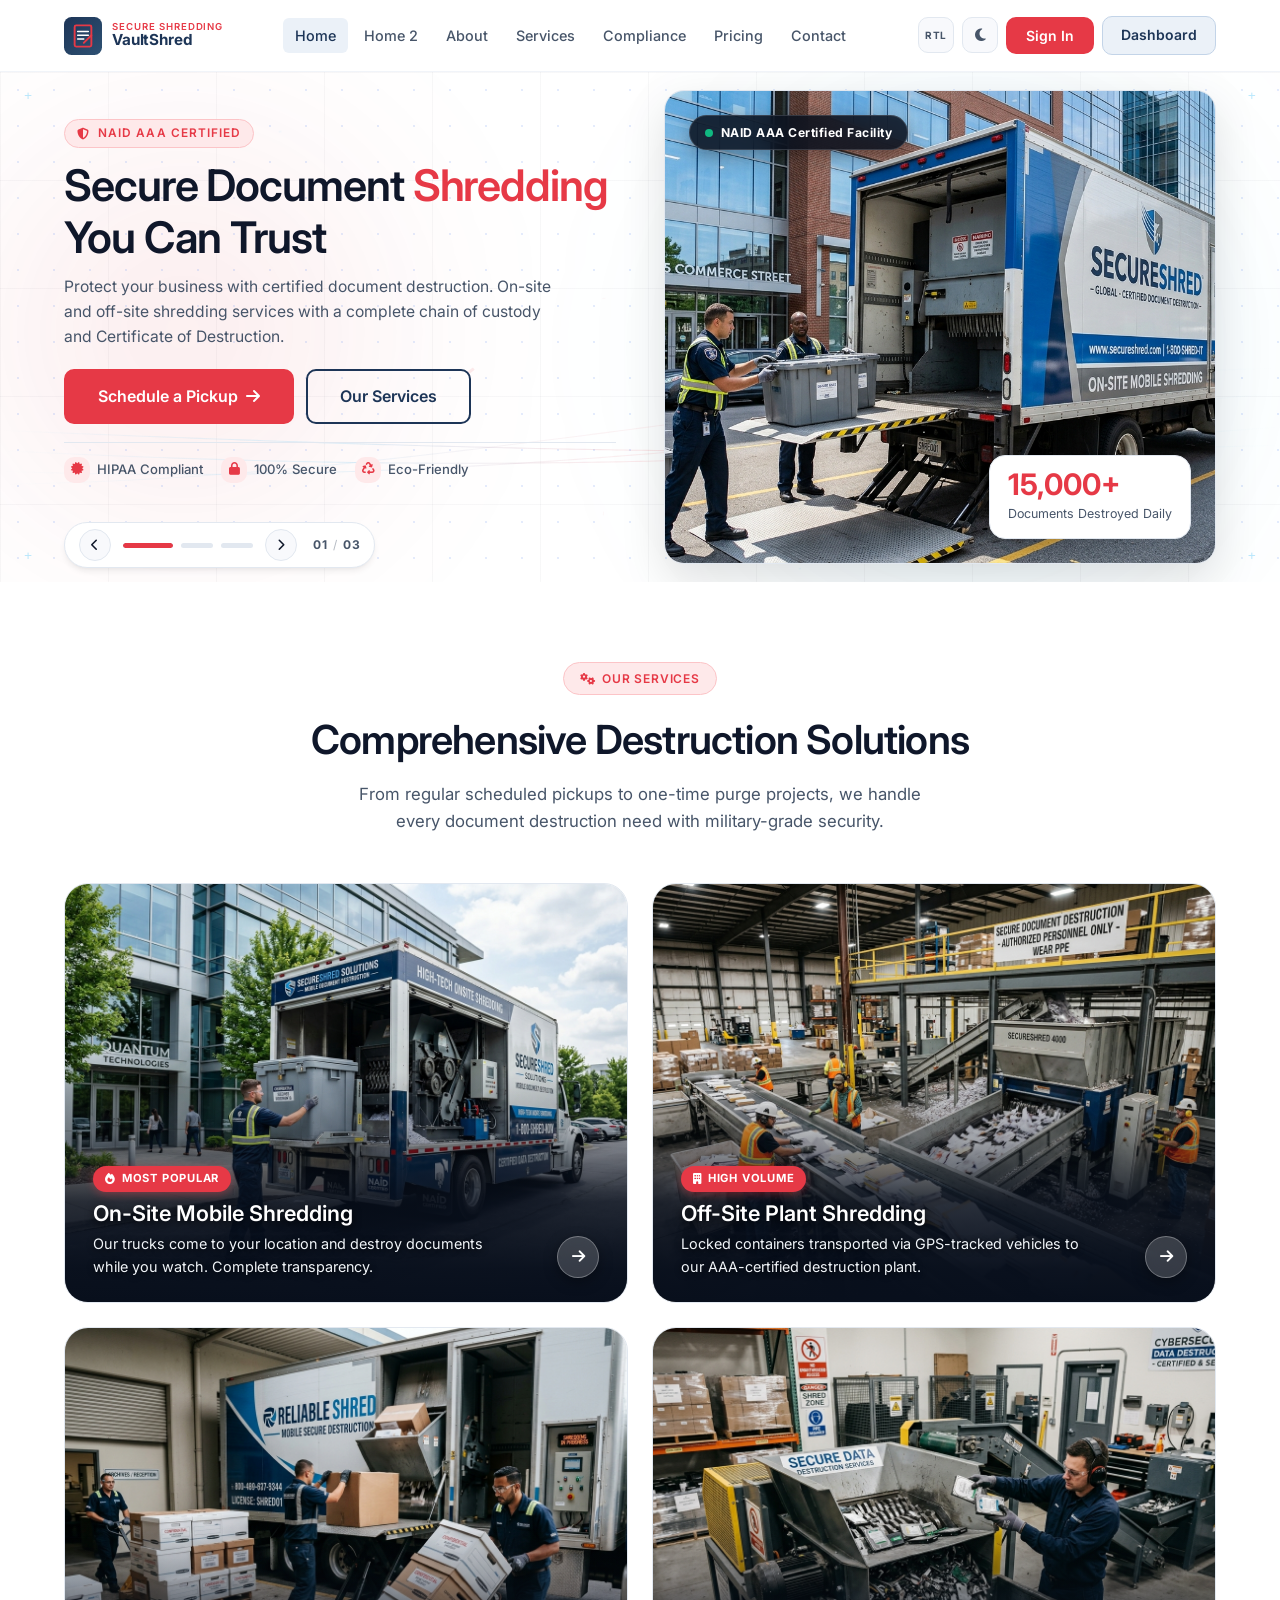
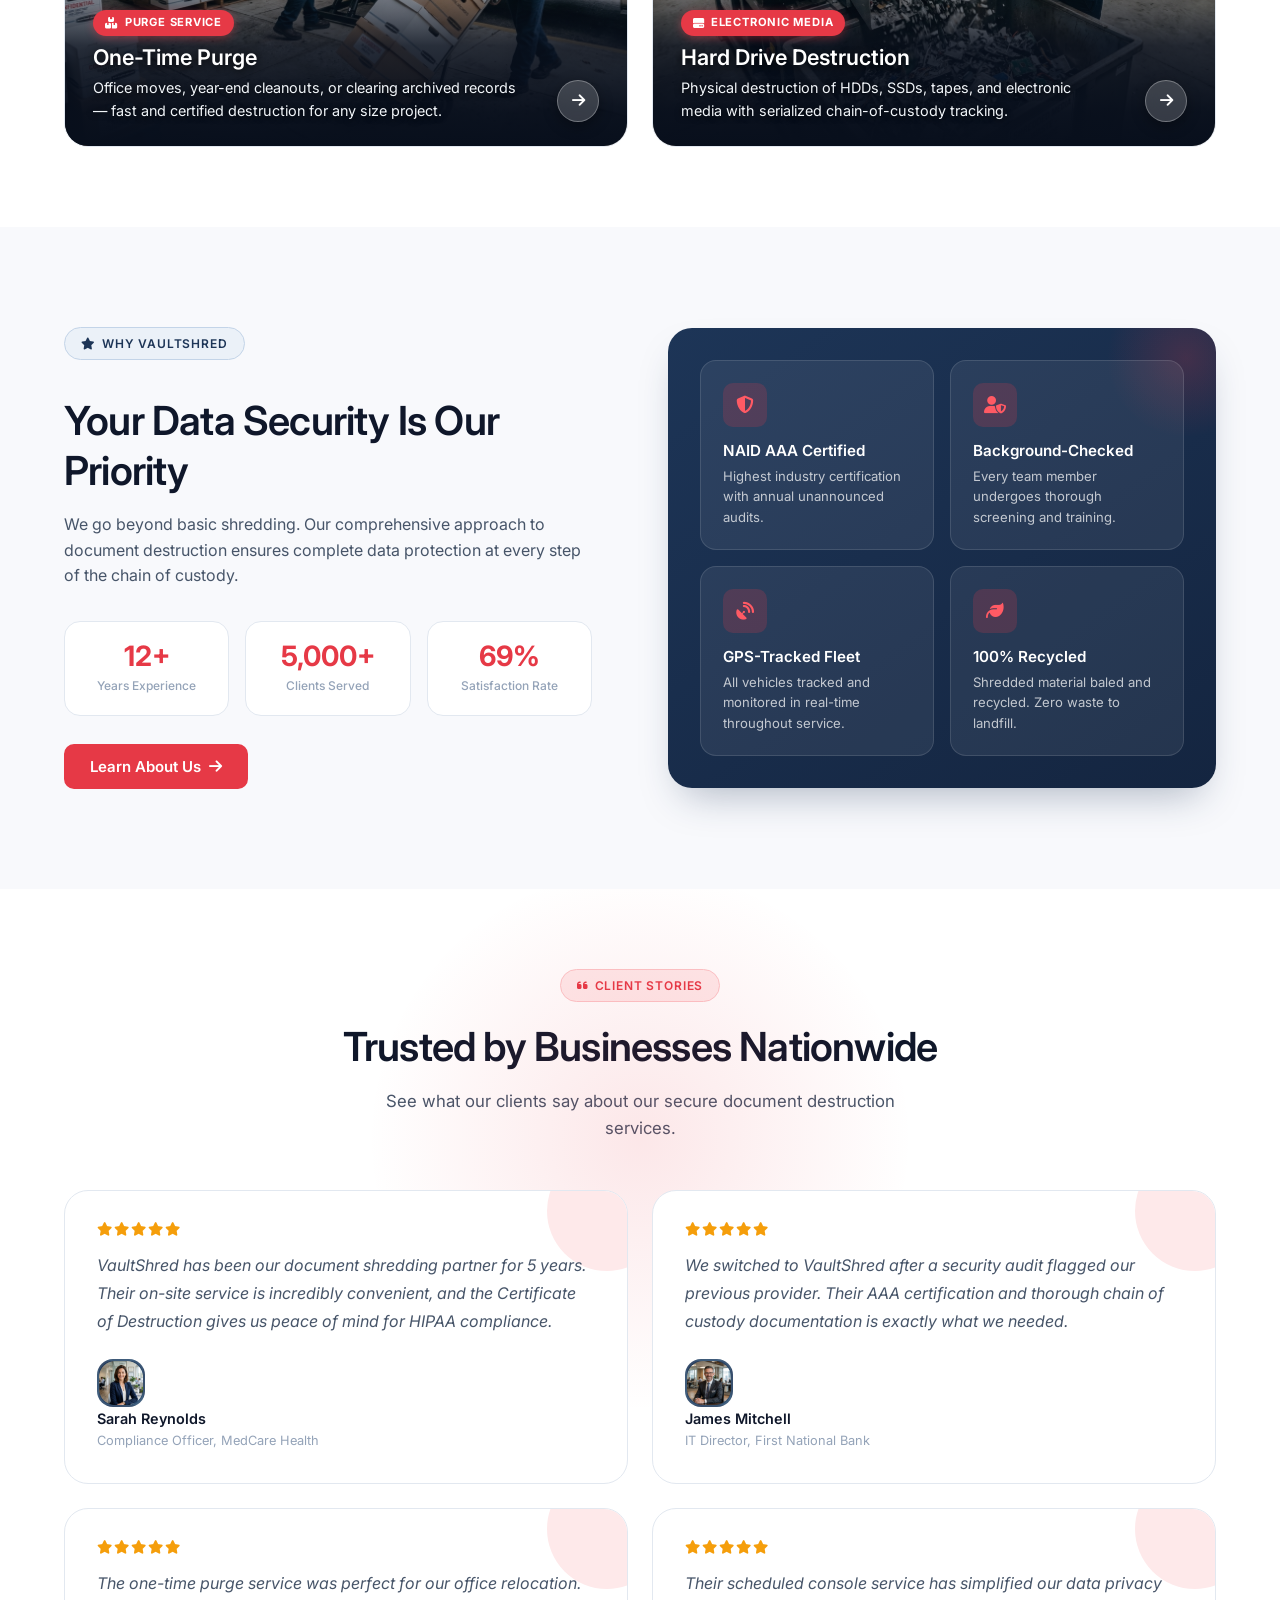
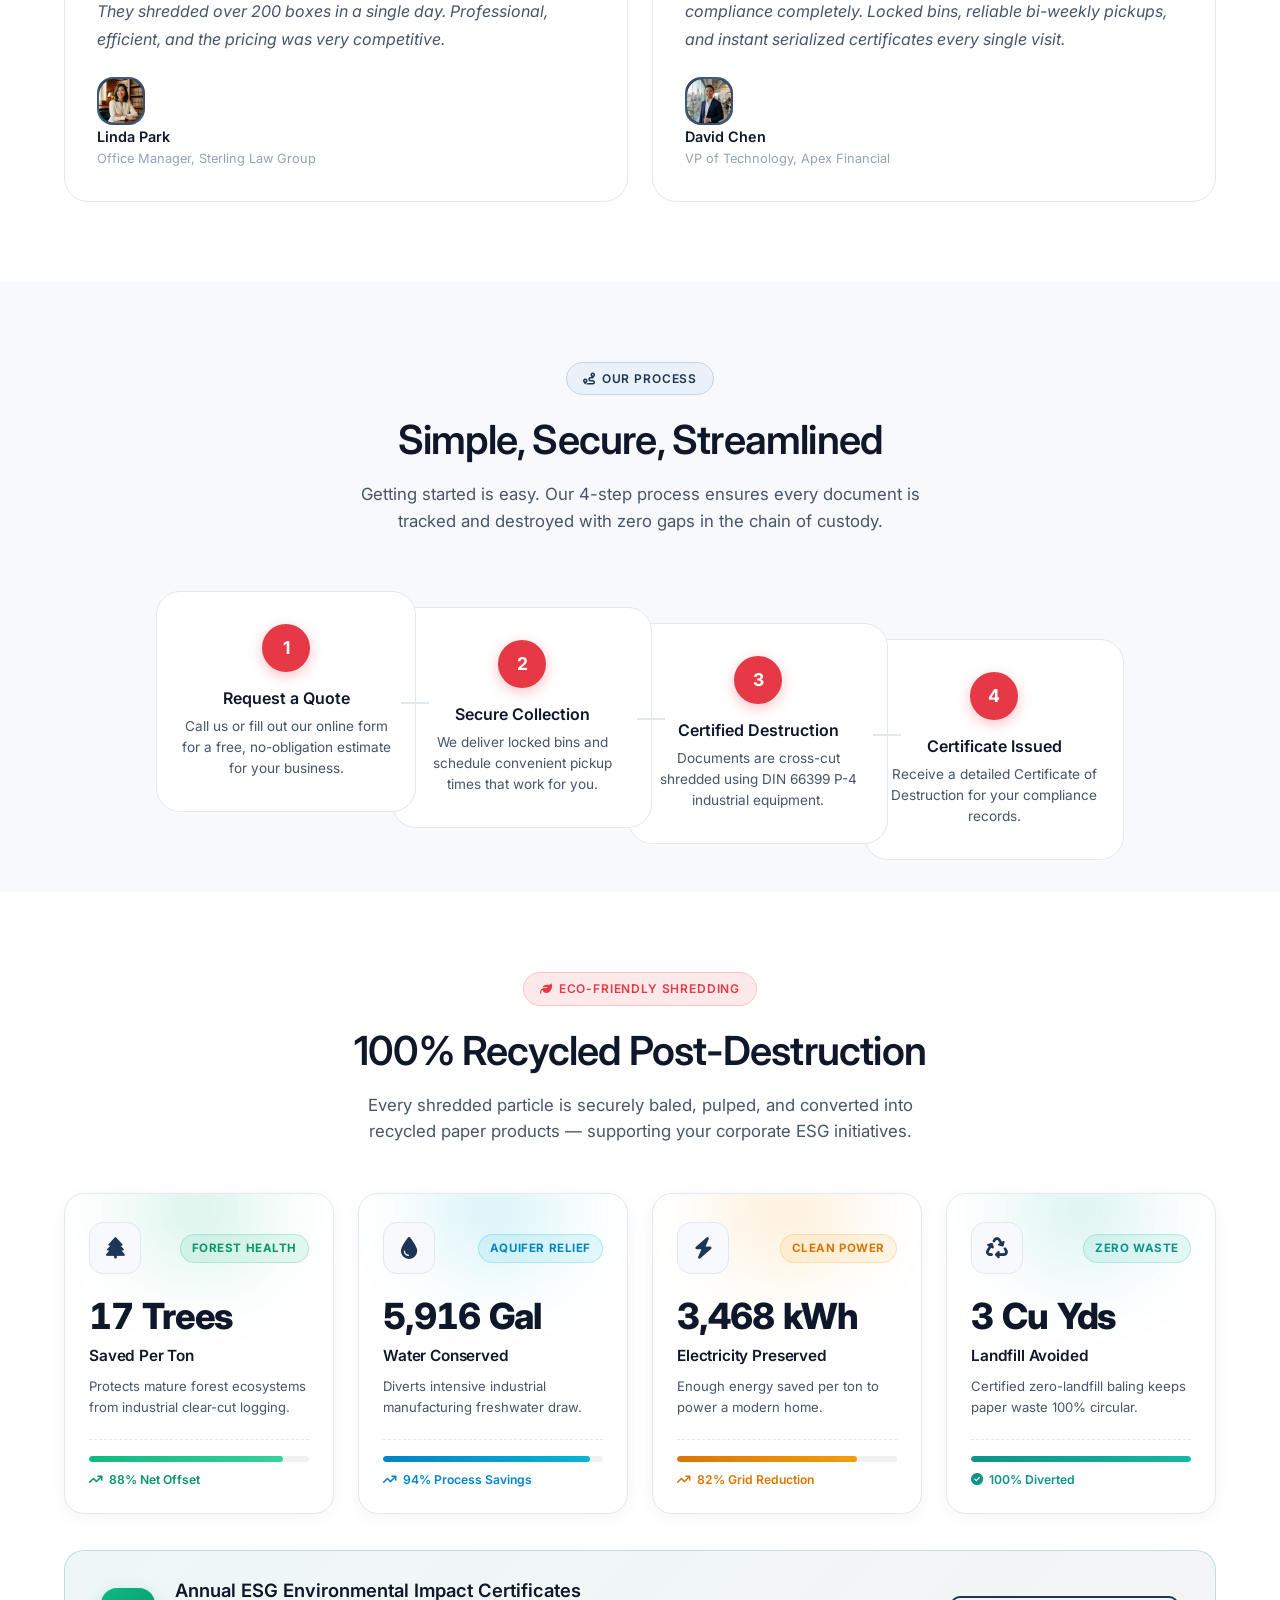
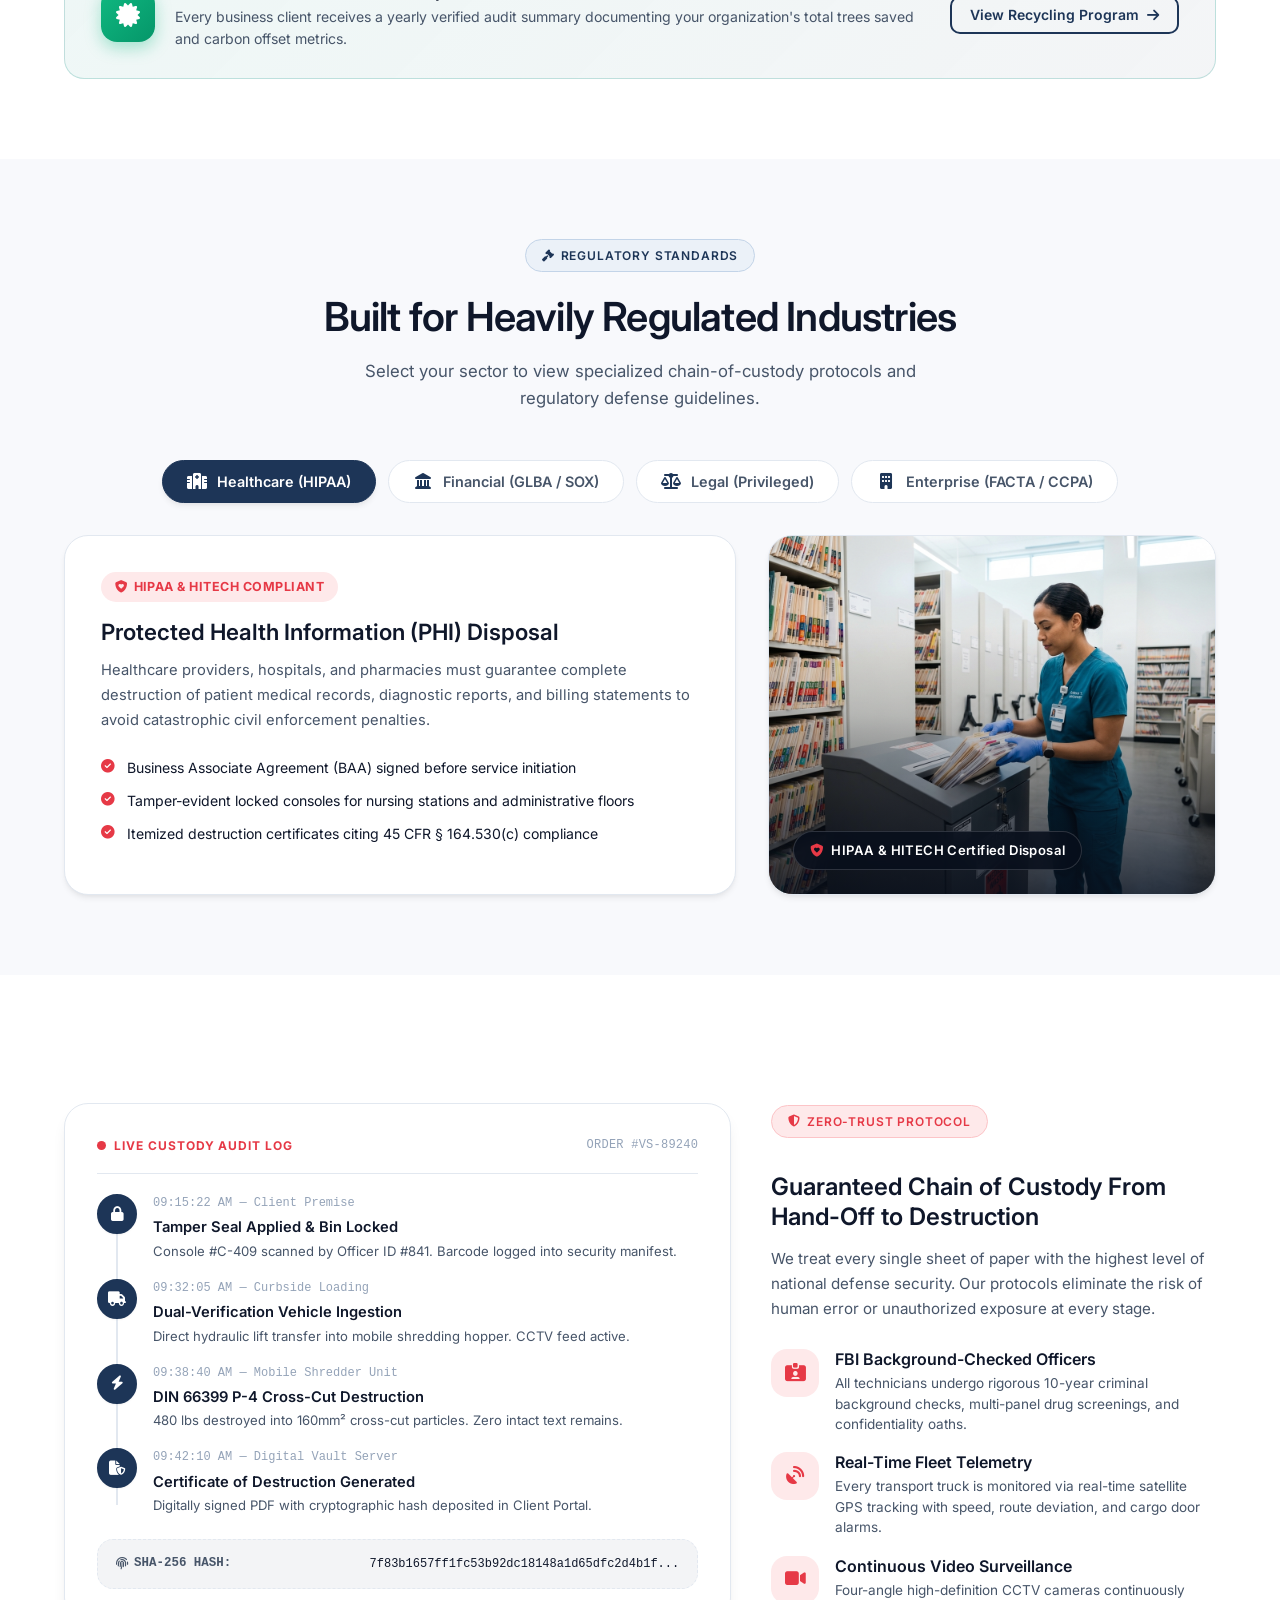
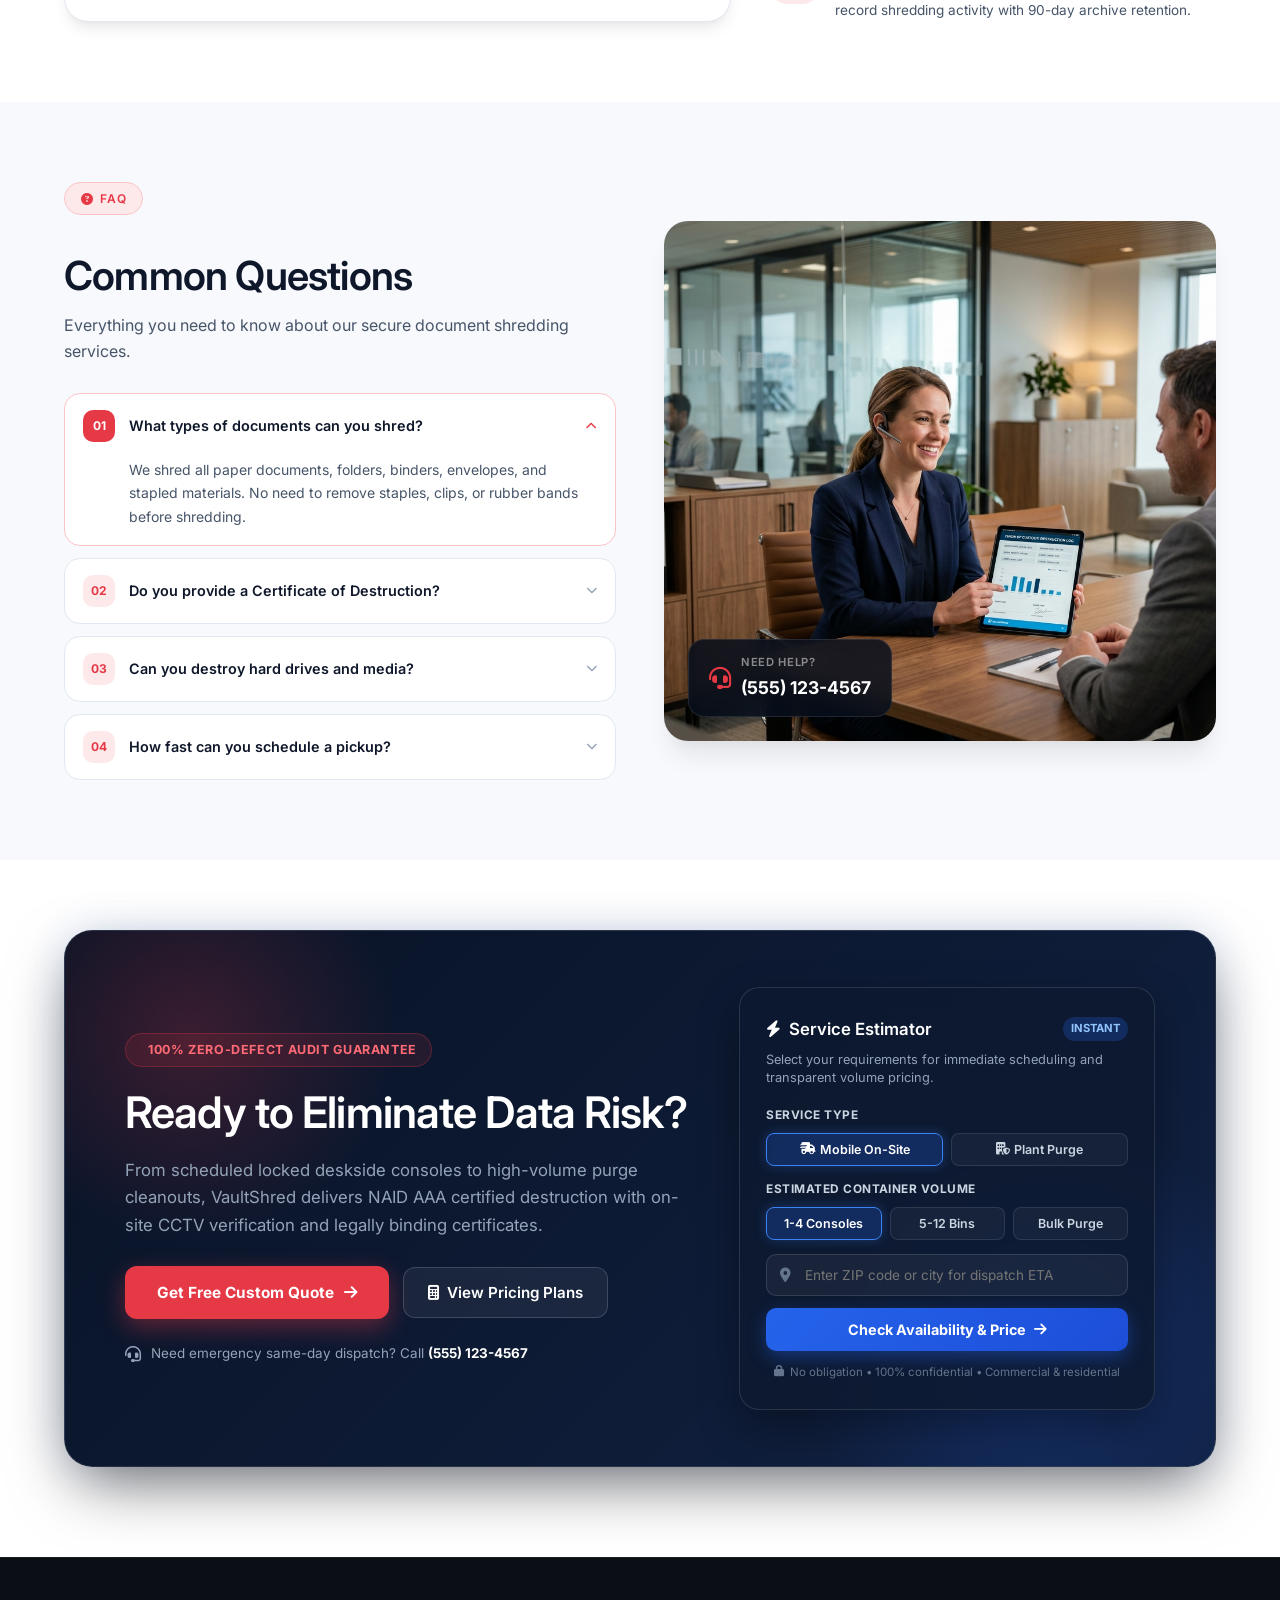
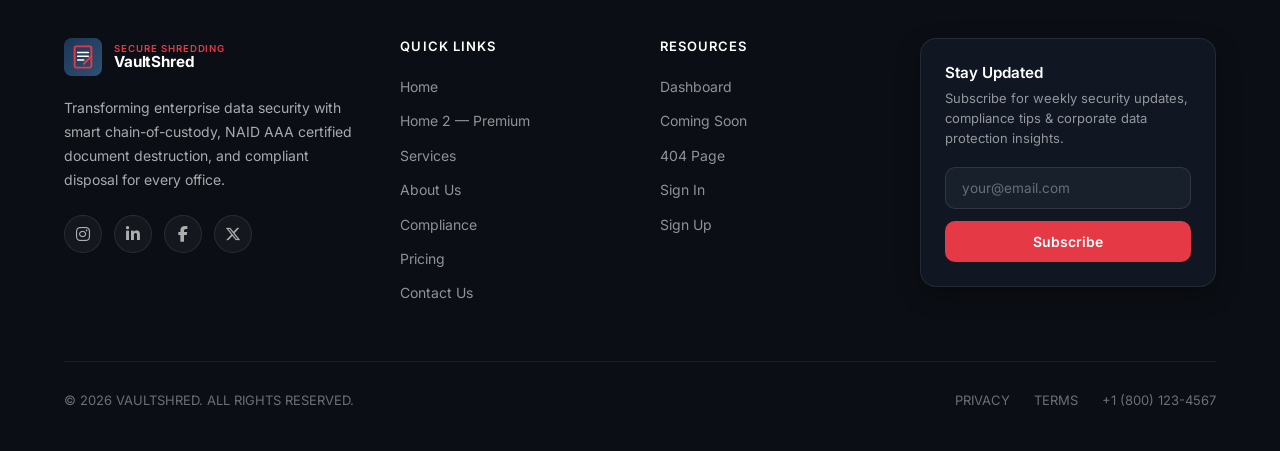
==== commit 8f780538: "refactor: update dashboard UI elements, stylesheet versions, and navigation links" ====
--- a/index.html
+++ b/index.html
@@ -7,7 +7,7 @@
     <meta name="description" content="VaultShred provides certified on-site and off-site document shredding and destruction services. HIPAA, FACTA & NAID AAA compliant. Schedule a pickup today.">
     <link rel="icon" href="favicon.svg" type="image/svg+xml">
     <link rel="stylesheet" href="https://cdnjs.cloudflare.com/ajax/libs/font-awesome/6.5.1/css/all.min.css">
-    <link rel="stylesheet" href="style.css?v=7.7">
+    <link rel="stylesheet" href="style.css?v=8.1">
 </head>
 <body>
 
@@ -747,9 +747,9 @@
                         <div class="cta-widget-top">
                             <div class="cw-title">
                                 <i class="fas fa-bolt"></i>
-                                <span>Quick Service Estimator</span>
+                                <span> Service Estimator</span>
                             </div>
-                            <span class="cw-badge">Instant Rate</span>
+                            <span class="cw-badge"> Instant</span>
                         </div>
                         <p class="cw-subtitle">Select your requirements for immediate scheduling and transparent volume pricing.</p>
 
--- a/style.css
+++ b/style.css
@@ -1770,6 +1770,11 @@
 
 .h2-telem-item i {
     font-size: 1.35rem;
+    width: 28px;
+    display: inline-flex;
+    align-items: center;
+    justify-content: center;
+    text-align: center;
     flex-shrink: 0;
 }
 
@@ -1848,10 +1853,13 @@
     }
     .hero2-telemetry-bar {
         grid-template-columns: repeat(2, 1fr);
-        gap: 24px 32px;
-        max-width: 860px;
+        gap: 24px 36px;
+        max-width: 680px;
         margin: 0 auto;
-        padding: 24px 30px;
+        padding: 24px 36px;
+    }
+    .h2-telem-item {
+        justify-content: flex-start;
     }
 }
 
@@ -1863,15 +1871,14 @@
     .h2-slides-stage {
         min-height: auto;
     }
-    .h2-slide-card {
-        height: 300px;
-    }
-    .h2-trio-deck {
-        grid-template-rows: 150px 190px;
-        height: 354px;
-    }
+    .hero2-col-right,
+    .h2-trio-deck,
+    .h2-slide-card,
     .h2-bento-stack {
-        grid-template-columns: 1fr;
+        display: none !important;
+    }
+    .hero2-grid {
+        gap: 0;
     }
     .h2-nav-tabs {
         gap: 8px;
@@ -1885,9 +1892,12 @@
     .hero2-telemetry-bar {
         grid-template-columns: 1fr;
         gap: 16px;
-        padding: 20px 24px;
-        max-width: 440px;
+        padding: 22px 28px;
+        max-width: 380px;
         margin: 0 auto;
+    }
+    .h2-telem-item {
+        justify-content: flex-start;
     }
     .hero2-actions {
         flex-direction: column;
@@ -1902,6 +1912,7 @@
         align-items: center;
         text-align: center;
         gap: 6px;
+        margin-bottom: 24px;
     }
     .h2-stars {
         justify-content: center;
@@ -1912,24 +1923,6 @@
 }
 
 @media (max-width: 480px) {
-    .h2-slide-card {
-        height: 250px;
-    }
-    .h2-trio-deck {
-        grid-template-rows: 130px 170px;
-        height: 314px;
-        gap: 10px;
-    }
-    .h2-trio-content {
-        padding: 10px 12px;
-    }
-    .h2-trio-bottom .h2-trio-content {
-        padding: 12px 14px;
-    }
-    .h2-trio-bottom-info h3 {
-        font-size: 1.05rem;
-        margin-bottom: 4px;
-    }
     .h2-carousel-nav {
         gap: 8px;
     }
@@ -2921,11 +2914,9 @@
     .auth-name-row{grid-template-columns:1fr}
     .footer-grid{grid-template-columns:repeat(2,1fr)!important;gap:3rem 2.5rem!important;text-align:left!important}
     .footer-socials{justify-content:flex-start!important}
-    .coming-soon-form{flex-direction:column}
-    .coming-soon-form .btn{width:100%;justify-content:center}
     .countdown-grid{gap:10px}
-    .cd-block{padding:14px 10px}
-    .cd-num{font-size:1.85rem}
+    .countdown-item, .cd-block{padding:14px 10px}
+    .countdown-value, .cd-num{font-size:1.85rem}
     .cert-logos{gap:12px}
     .section{padding:56px 0}
     .section-lg{padding:72px 0}
@@ -2949,6 +2940,32 @@
     .footer-grid{grid-template-columns:1fr!important;gap:2.25rem!important;text-align:left!important;margin-bottom:2.5rem!important}
     .footer-bottom{flex-direction:column!important;align-items:flex-start!important;gap:1rem!important;text-align:left!important}
     .footer-brand p{max-width:100%!important}
+    .subscribe-form, .coming-soon-form{flex-direction:column;gap:0.75rem;width:100%}
+    .subscribe-form .btn, .coming-soon-form .btn{width:100%;justify-content:center;padding:12px 24px}
+    .subscribe-form input, .coming-soon-form input{width:100%;box-sizing:border-box}
+    .bento-card{min-height:360px}
+    .bento-card-overlay{
+        background:linear-gradient(180deg,rgba(8,15,28,0.2) 0%,rgba(8,15,28,0.65) 25%,rgba(8,15,28,0.92) 45%,#080F1C 80%,#080F1C 100%);
+    }
+    .bento-card-content{padding:18px 20px 22px}
+    .bento-card-content h3{
+        font-size:1.25rem;
+        font-weight:700!important;
+        color:#FFFFFF!important;
+        text-shadow:0 2px 10px rgba(0,0,0,0.95), 0 1px 3px rgba(0,0,0,0.9);
+        padding-right:52px;
+    }
+    .bento-card-content p{
+        font-size:0.875rem;
+        color:#F8FAFC!important;
+        line-height:1.55;
+        text-shadow:0 1px 6px rgba(0,0,0,0.95), 0 0 10px rgba(0,0,0,0.85);
+        padding-right:52px;
+    }
+    [dir="rtl"] .bento-card-content h3,
+    [dir="rtl"] .bento-card-content p{padding-right:0;padding-left:52px}
+    .bento-card-arrow{bottom:20px;right:20px;width:38px;height:38px}
+    [dir="rtl"] .bento-card-arrow{right:auto;left:20px}
 }
 
 /* RESPONSIVE 480px */
@@ -2978,9 +2995,9 @@
     .auth-header h1{font-size:1.45rem}
     .auth-name-row{grid-template-columns:1fr;gap:0}
     .countdown-grid{gap:8px;margin:22px auto}
-    .cd-block{padding:12px 6px;border-radius:var(--radius)}
-    .cd-num{font-size:1.4rem}
-    .cd-label{font-size:.6rem;letter-spacing:.04em}
+    .countdown-item, .cd-block{padding:12px 6px;border-radius:var(--radius)}
+    .countdown-value, .cd-num{font-size:1.4rem}
+    .countdown-label, .cd-label{font-size:.6rem;letter-spacing:.04em}
     .fullscreen-content{padding:40px var(--container-pad)}
     .error-actions{flex-direction:column;width:100%;max-width:300px;margin:0 auto}
     .error-actions .btn{width:100%;justify-content:center}
@@ -3003,9 +3020,9 @@
     .social-btn{height:42px}
     .metrics-grid{grid-template-columns:1fr}
     .countdown-grid{gap:6px}
-    .cd-block{padding:10px 4px}
-    .cd-num{font-size:1.2rem}
-    .cd-label{font-size:.54rem}
+    .countdown-item, .cd-block{padding:10px 4px}
+    .countdown-value, .cd-num{font-size:1.2rem}
+    .countdown-label, .cd-label{font-size:.54rem}
     .error-code{font-size:3.25rem}
 }
 
@@ -3226,6 +3243,14 @@
     [dir="rtl"] .sq-controls{right:auto;left:22px}
 }
 @media(max-width:480px){
+    .bento-card{min-height:360px}
+    .bento-card-content{padding:16px 16px 20px}
+    .bento-card-content h3{font-size:1.18rem;padding-right:48px}
+    .bento-card-content p{font-size:0.835rem;padding-right:48px}
+    [dir="rtl"] .bento-card-content h3,
+    [dir="rtl"] .bento-card-content p{padding-right:0;padding-left:48px}
+    .bento-card-arrow{bottom:18px;right:16px;width:36px;height:36px;font-size:0.85rem}
+    [dir="rtl"] .bento-card-arrow{right:auto;left:16px}
     .stagger-img-wrap{height:240px}
     .spotlight-quote{padding:26px 18px 68px}
     .sq-avatar{width:46px;height:46px}
@@ -3777,7 +3802,7 @@
 .compliance-matrix{background:var(--bg-alt)}
 .cm-tabs-nav{display:flex;gap:12px;justify-content:center;margin-top:40px;flex-wrap:wrap}
 .cm-tab-btn{display:flex;align-items:center;gap:10px;padding:12px 24px;border-radius:var(--radius-full);border:1px solid var(--border);background:var(--bg-card);font-family:var(--font);font-size:.9rem;font-weight:600;color:var(--text-secondary);cursor:pointer;transition:all .3s var(--ease)}
-.cm-tab-btn i{font-size:1rem;color:var(--primary)}
+.cm-tab-btn i{font-size:1rem;width:20px;display:inline-flex;align-items:center;justify-content:center;text-align:center;flex-shrink:0;color:var(--primary)}
 .dark .cm-tab-btn i{color:#5B8FB9}
 .cm-tab-btn:hover{border-color:var(--secondary);color:var(--secondary)}
 .cm-tab-btn.active{background:var(--primary);color:#fff;border-color:var(--primary);box-shadow:var(--shadow-md)}
@@ -3887,16 +3912,16 @@
 .threat-list{display:flex;flex-direction:column;gap:14px;margin-top:20px}
 .threat-item{display:flex;align-items:flex-start;gap:12px;font-size:.88rem;color:var(--text-secondary);line-height:1.5}
 .threat-item i{color:var(--secondary);margin-top:4px;font-size:.85rem;flex-shrink:0}
-.defense-box{background:linear-gradient(145deg,var(--primary),var(--primary-dark));border-radius:var(--radius-xl);padding:36px;color:#fff;position:relative;overflow:hidden;box-shadow:var(--shadow-xl)}
-.dark .defense-box{background:linear-gradient(145deg,#0D1729,#152540);border:1px solid rgba(255,255,255,.08)}
+.defense-box{background:var(--bg-card);border:2px solid rgba(42,157,143,.25);border-radius:var(--radius-xl);padding:36px;position:relative;overflow:hidden;box-shadow:var(--shadow-md)}
+.dark .defense-box{border:2px solid rgba(42,157,143,.3)}
 .defense-box::before{content:'';position:absolute;top:0;left:0;right:0;height:4px;background:#2a9d8f}
 .defense-box-header{display:flex;align-items:center;gap:16px;margin-bottom:20px}
-.defense-icon{width:52px;height:52px;border-radius:var(--radius-lg);background:var(--bg-alt);color:var(--primary);display:flex;align-items:center;justify-content:center;font-size:1.4rem;flex-shrink:0}
-.defense-box-header h3{font-size:1.25rem;font-weight:600;color:#fff}
-.defense-box-header p{font-size:.85rem;color:rgba(255,255,255,.75);font-weight:500}
+.defense-icon{width:52px;height:52px;border-radius:var(--radius-lg);background:rgba(42,157,143,.12);color:#2a9d8f;border:1px solid rgba(42,157,143,.25);display:flex;align-items:center;justify-content:center;font-size:1.4rem;flex-shrink:0}
+.defense-box-header h3{font-size:1.25rem;font-weight:600;color:var(--text)}
+.defense-box-header p{font-size:.85rem;color:#2a9d8f;font-weight:500}
 .defense-list{display:flex;flex-direction:column;gap:14px;margin-top:20px}
-.defense-item{display:flex;align-items:flex-start;gap:12px;font-size:.88rem;color:rgba(255,255,255,.85);line-height:1.5}
-.defense-item i{color:currentColor;margin-top:4px;font-size:.85rem;flex-shrink:0}
+.defense-item{display:flex;align-items:flex-start;gap:12px;font-size:.88rem;color:var(--text-secondary);line-height:1.5}
+.defense-item i{color:#2a9d8f;margin-top:4px;font-size:.85rem;flex-shrink:0}
 
 /* =============================================
    HOME 2 — SECTION 9: CASE STUDIES SHOWCASE
@@ -3934,7 +3959,8 @@
 }
 @media(max-width:768px){
     .eco-grid{grid-template-columns:1fr}
-    .cm-tabs-nav{flex-direction:column;align-items:stretch}
+    .cm-tabs-nav{flex-direction:column;align-items:stretch;max-width:440px;margin:40px auto 0;width:100%}
+    .cm-tab-btn{justify-content:flex-start;padding:14px 24px}
     .coc-grid{grid-template-columns:1fr;gap:28px;margin-top:32px;width:100%}
     .coc-feed{padding:24px 20px;border-radius:var(--radius-xl);width:100%}
     .bin-grid{grid-template-columns:1fr}
@@ -3942,6 +3968,7 @@
     .cs-img-wrap{height:300px}
 }
 @media(max-width:480px){
+    .cm-tab-btn{padding:13px 20px}
     .cs-img-wrap{height:220px}
     .coc-feed{padding:18px 14px;border-radius:var(--radius-lg)}
     .coc-feed-header{padding-bottom:12px;margin-bottom:16px;gap:8px}
@@ -4142,7 +4169,7 @@
 .hub-card{background:var(--bg-card);border:1px solid var(--border);border-radius:var(--radius-xl);padding:28px 20px;transition:all .35s var(--ease);display:flex;flex-direction:column}
 .hub-card:hover{transform:translateY(-5px);border-color:var(--primary);box-shadow:var(--shadow-md)}
 .hub-status{display:inline-flex;align-items:center;gap:6px;font-size:.72rem;font-weight:700;color:var(--text);margin-bottom:10px}
-.hub-status-dot{width:7px;height:7px;border-radius:50%;background:var(--primary)}
+.hub-status-dot{width:8px;height:8px;border-radius:50%;background:#10B981;box-shadow:0 0 0 0 rgba(16,185,129,.7);animation:pillPulse 2s infinite;flex-shrink:0}
 .hub-card h3{font-size:1.1rem;font-weight:600;color:var(--text);margin-bottom:4px}
 .hub-card p{font-size:.82rem;color:var(--text-secondary);line-height:1.5;margin-bottom:12px}
 .hub-meta{margin-top:auto;padding-top:12px;border-top:1px solid var(--border);font-size:.75rem;color:var(--text-muted)}
@@ -7113,8 +7140,10 @@
     .dash-brand-area {
         width: auto !important;
     }
-    .dash-header-divider {
-        margin: 0 16px !important;
+    .dash-header-divider,
+    .dash-header-center,
+    .dash-welcome-text {
+        display: none !important;
     }
     .dash-metrics-quad {
         grid-template-columns: repeat(2, 1fr);
@@ -8325,9 +8354,9 @@
 .h2-pillar-card {
     display: flex;
     align-items: center;
-    justify-content: center;
+    justify-content: flex-start;
     gap: 12px;
-    padding: 12px 14px;
+    padding: 12px 18px;
     background: rgba(255, 255, 255, 0.04);
     border: 1px solid rgba(255, 255, 255, 0.08);
     border-radius: 12px;
@@ -8917,13 +8946,14 @@
     }
     .h2-pillar-grid {
         grid-template-columns: 1fr;
-        gap: 8px;
+        gap: 10px;
+        max-width: 280px;
         width: 100%;
         margin: 0 auto 24px;
     }
     .h2-pillar-card {
-        justify-content: center;
-        padding: 14px 20px;
+        justify-content: flex-start;
+        padding: 12px 18px;
     }
     .h2-estimator-card {
         padding: 22px 18px;
@@ -8940,6 +8970,10 @@
 }
 
 @media (max-width: 520px) {
+    .h2-pillar-card {
+        justify-content: flex-start;
+        padding: 13px 18px;
+    }
     .h2-service-options {
         grid-template-columns: 1fr;
     }
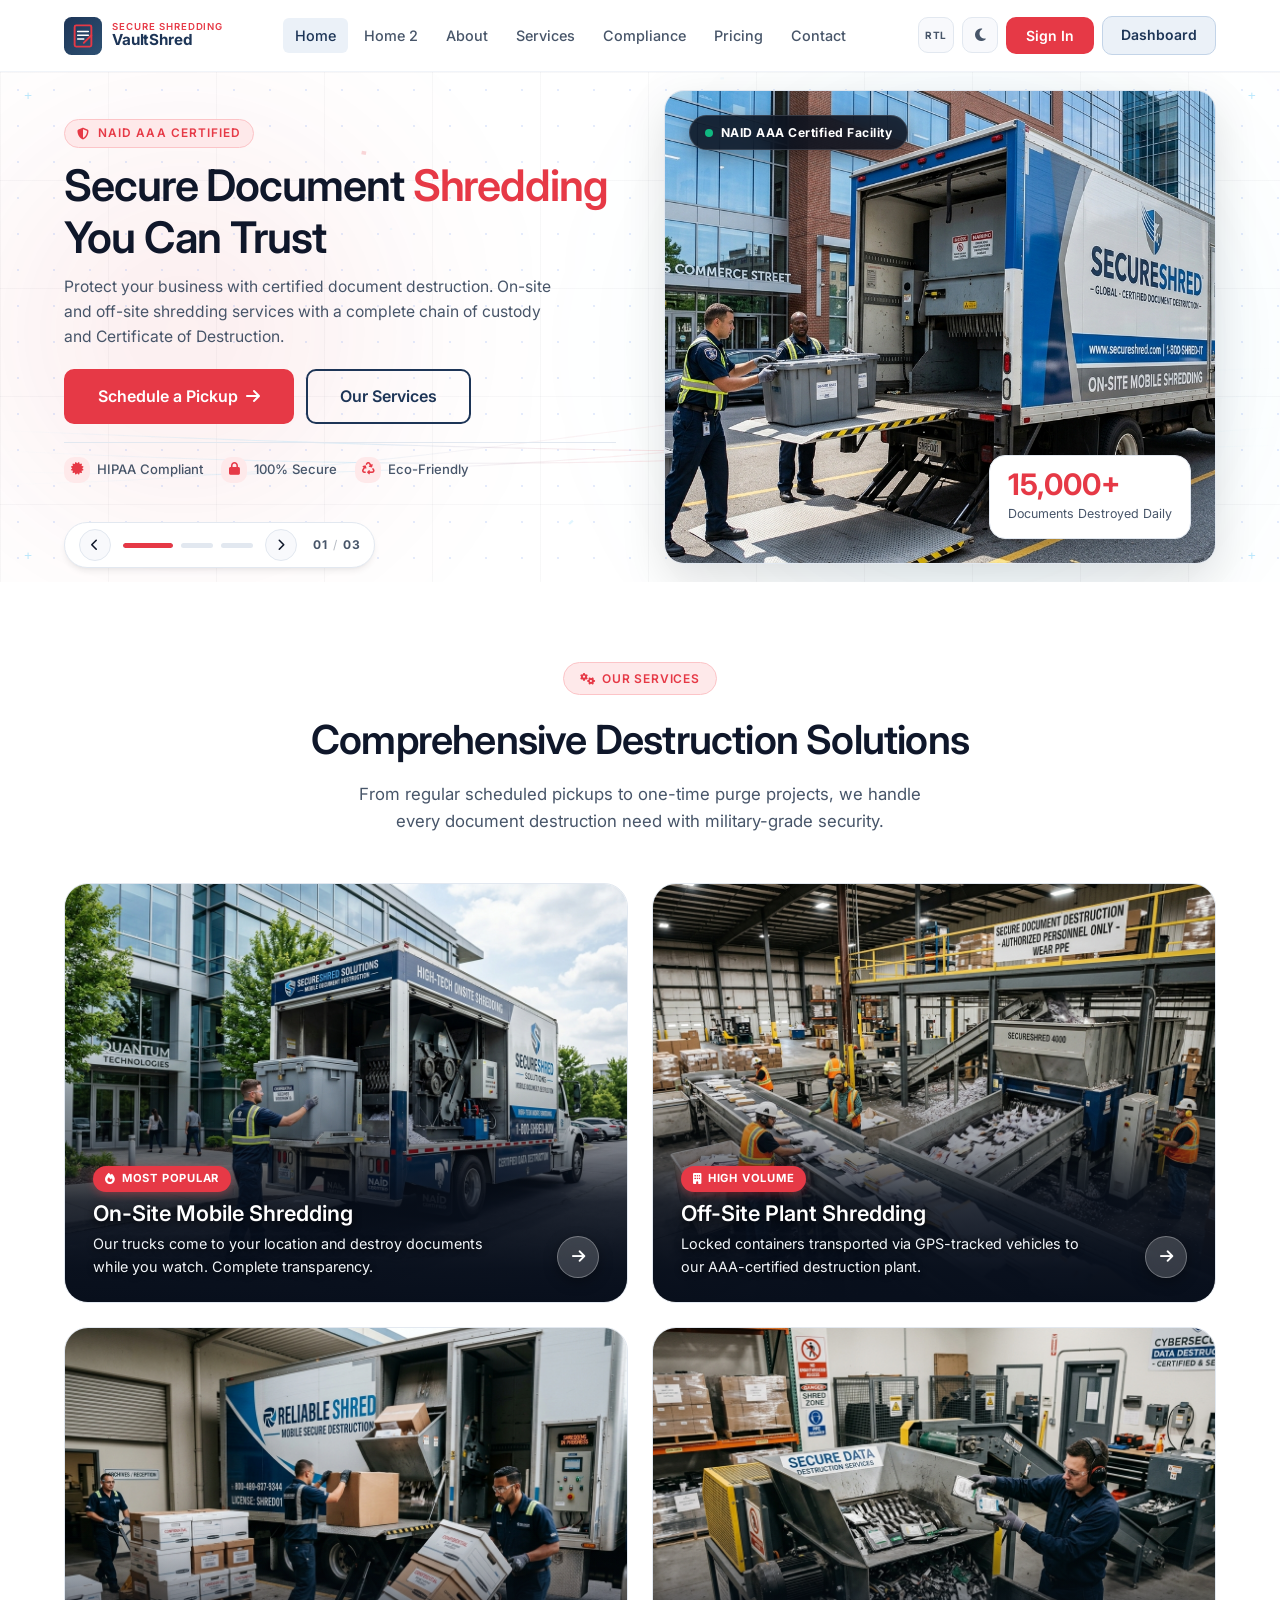
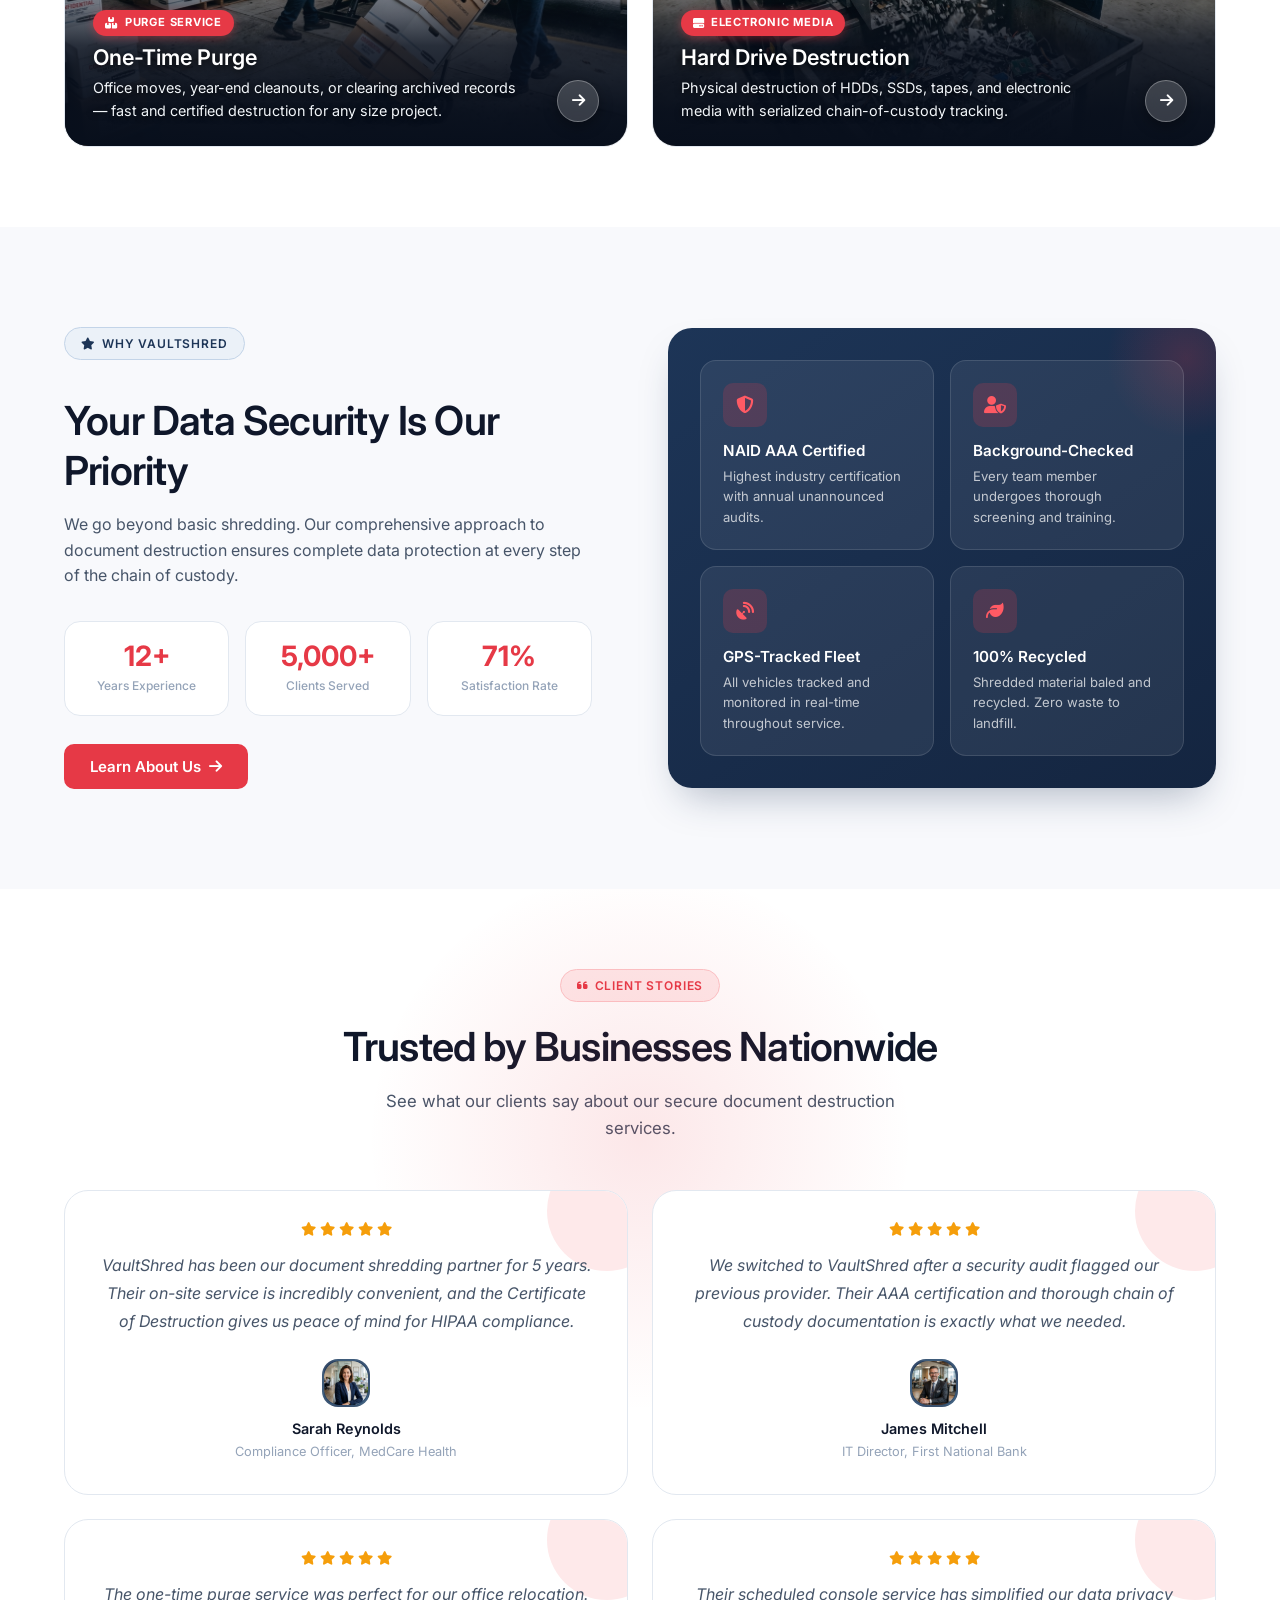
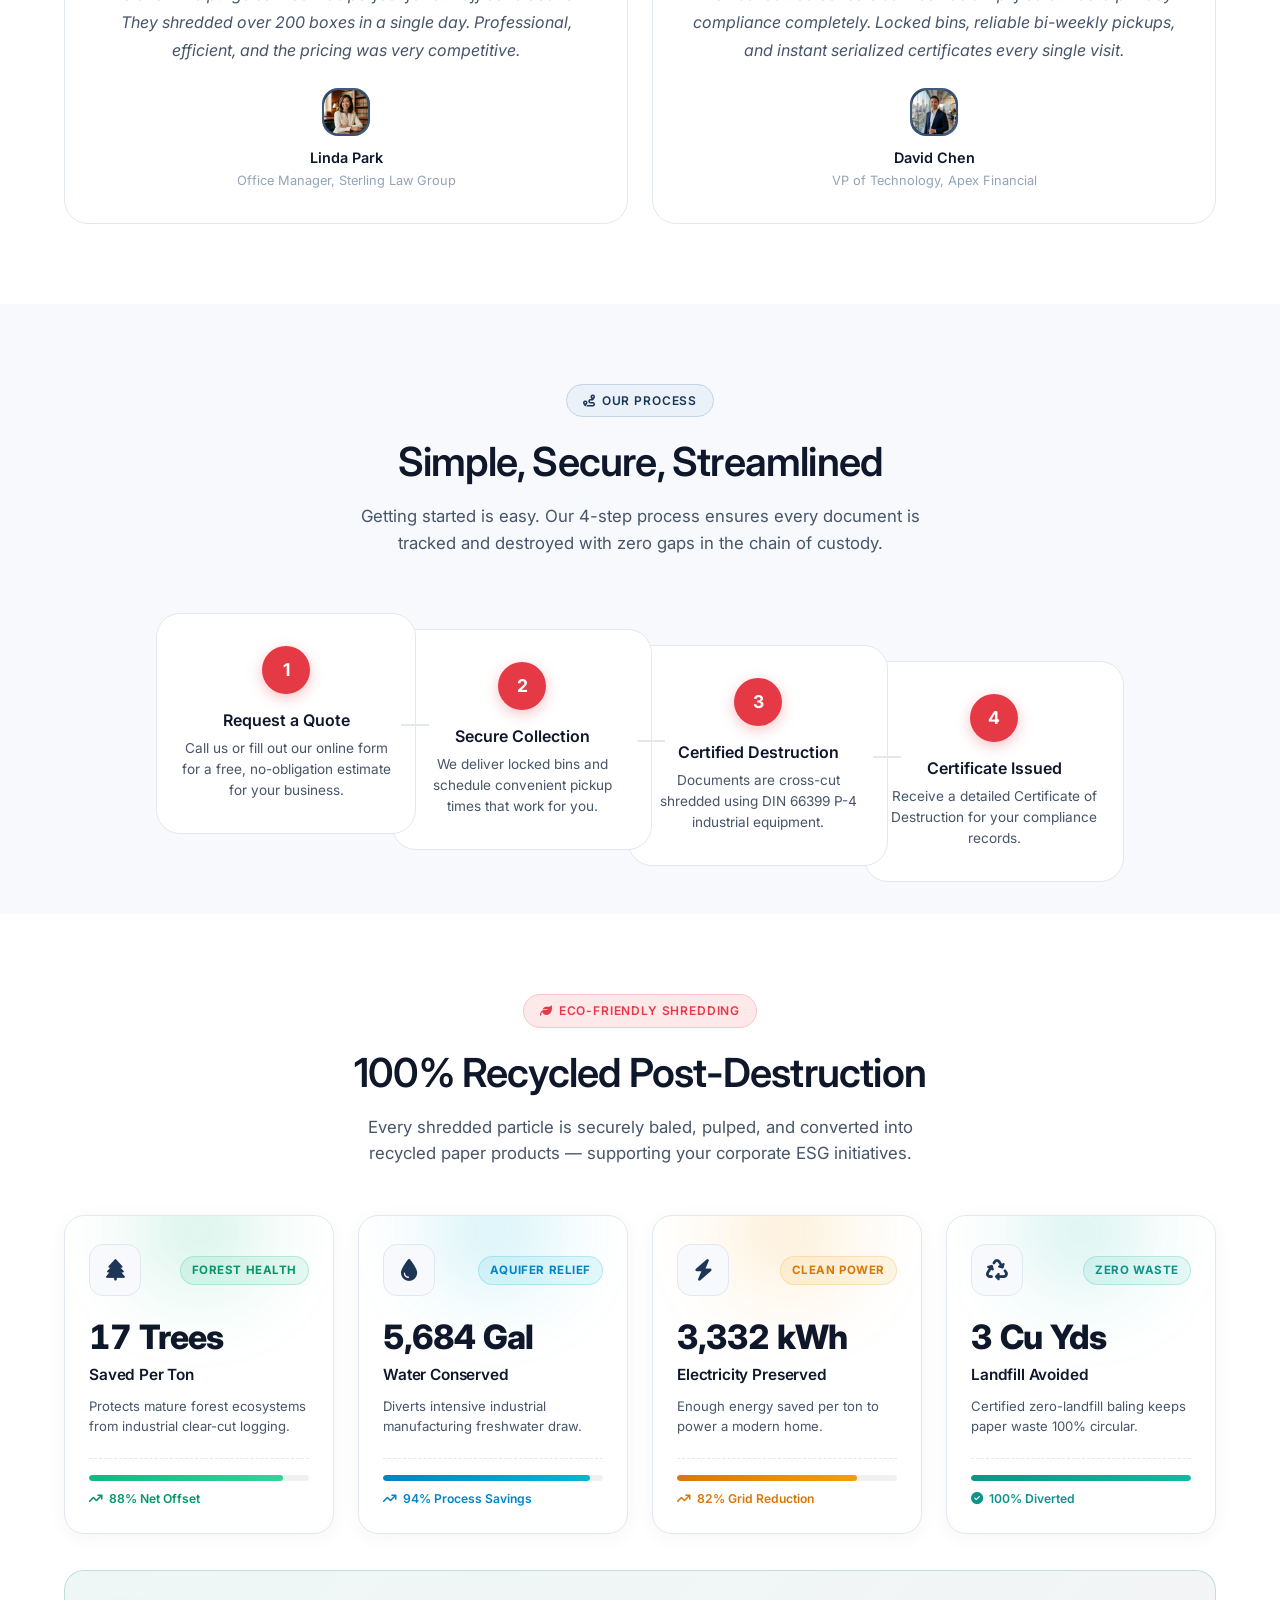
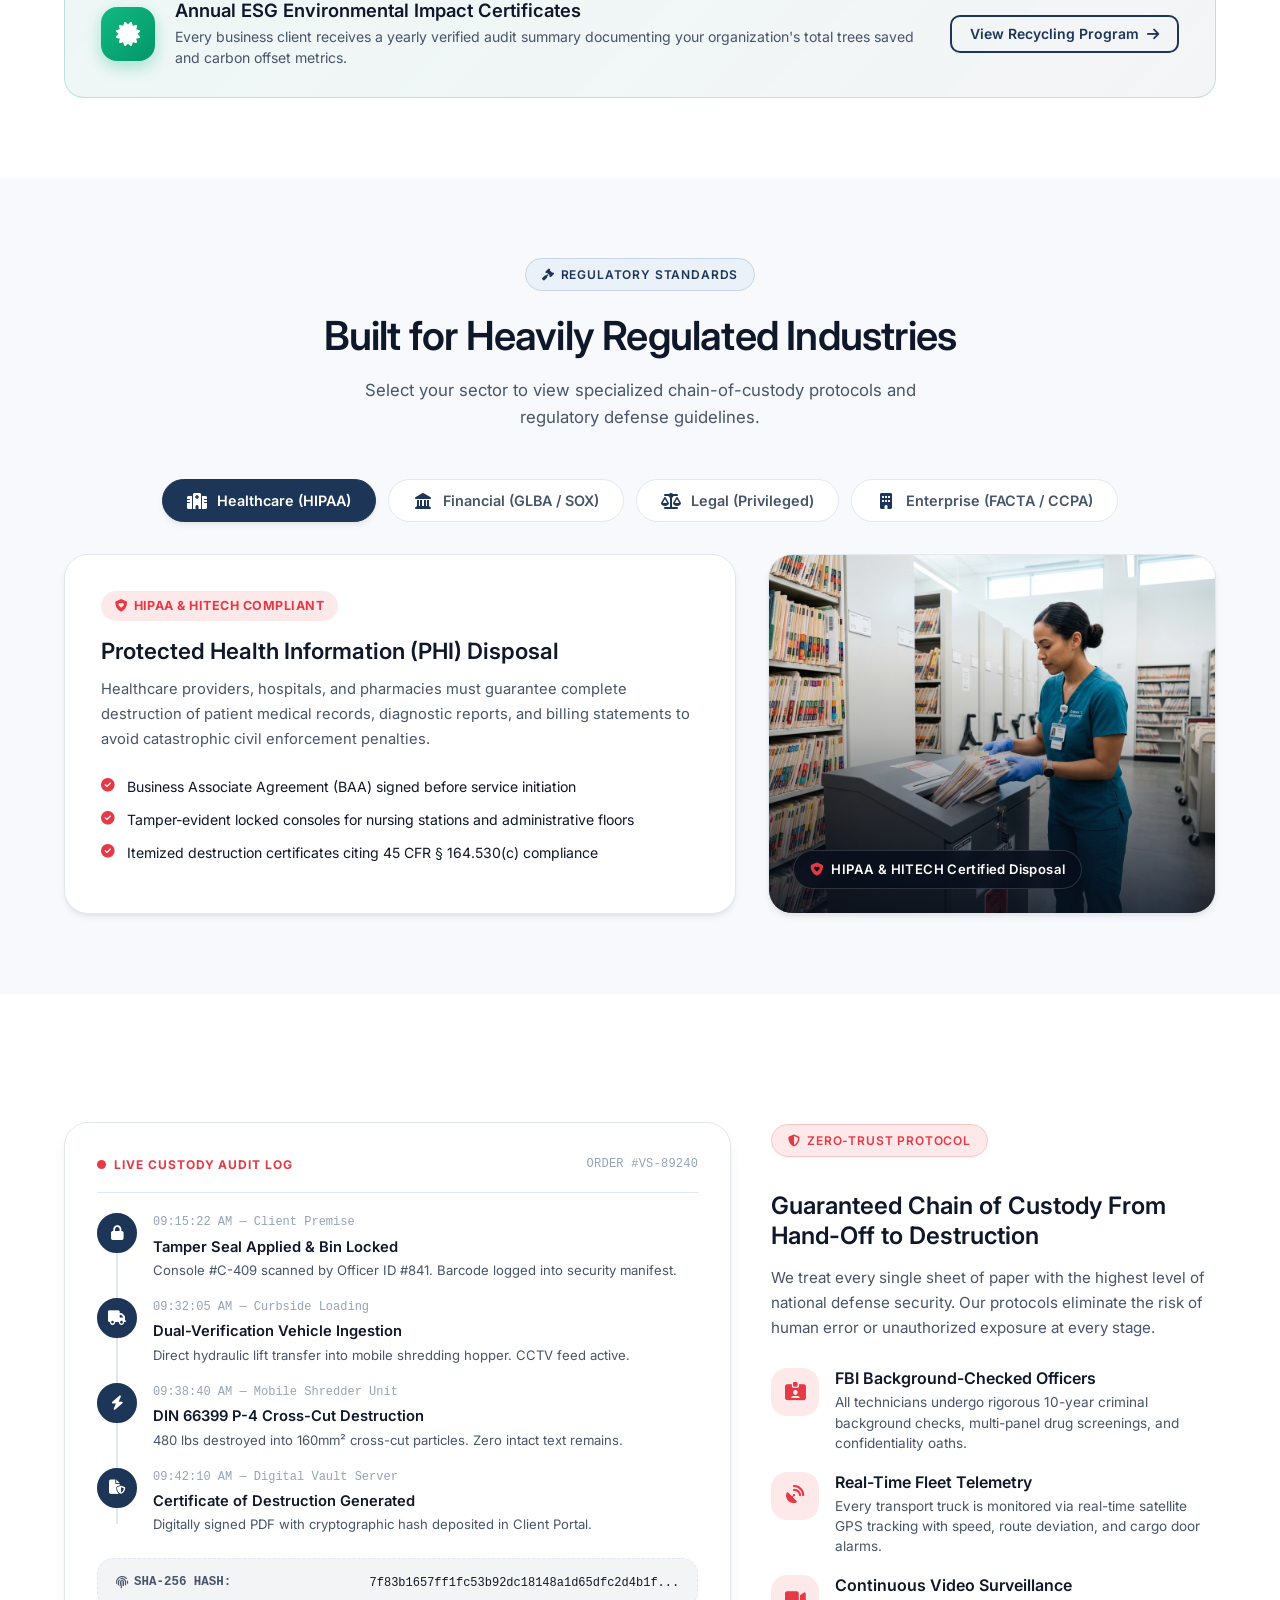
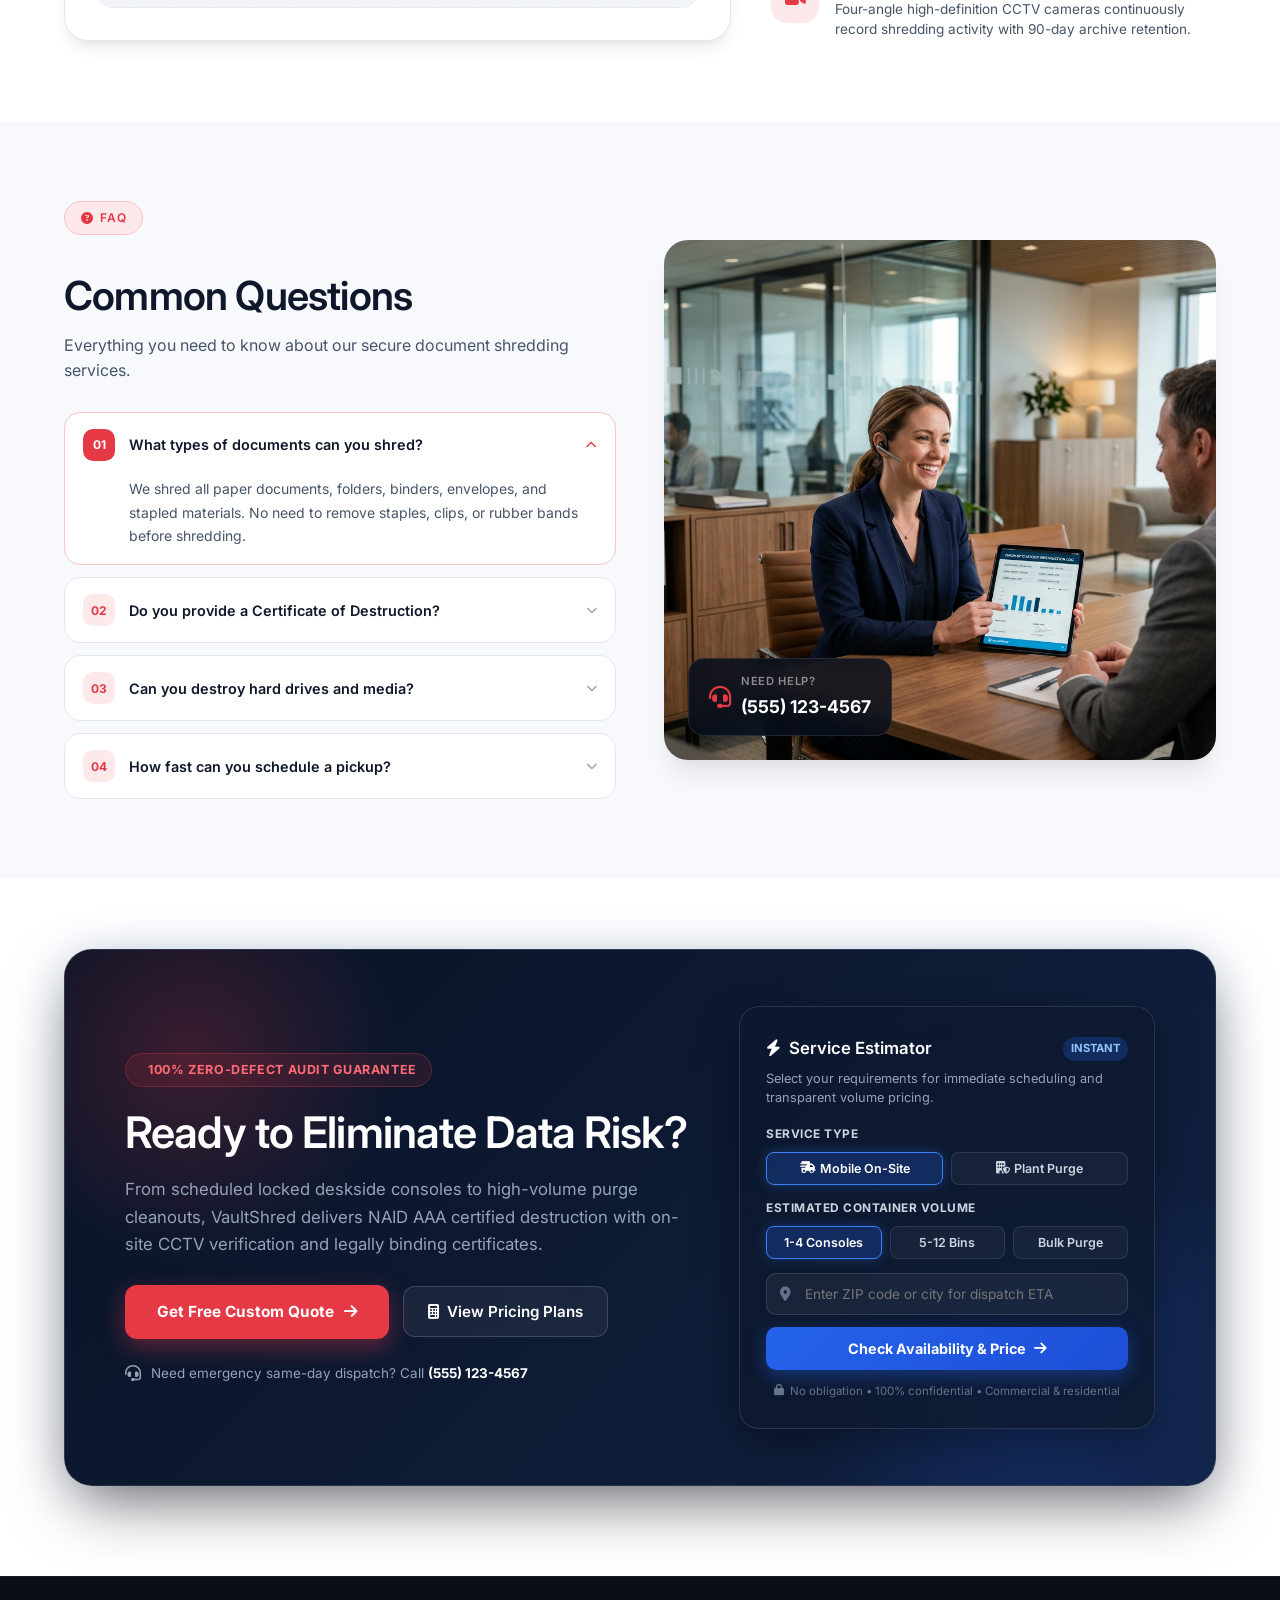
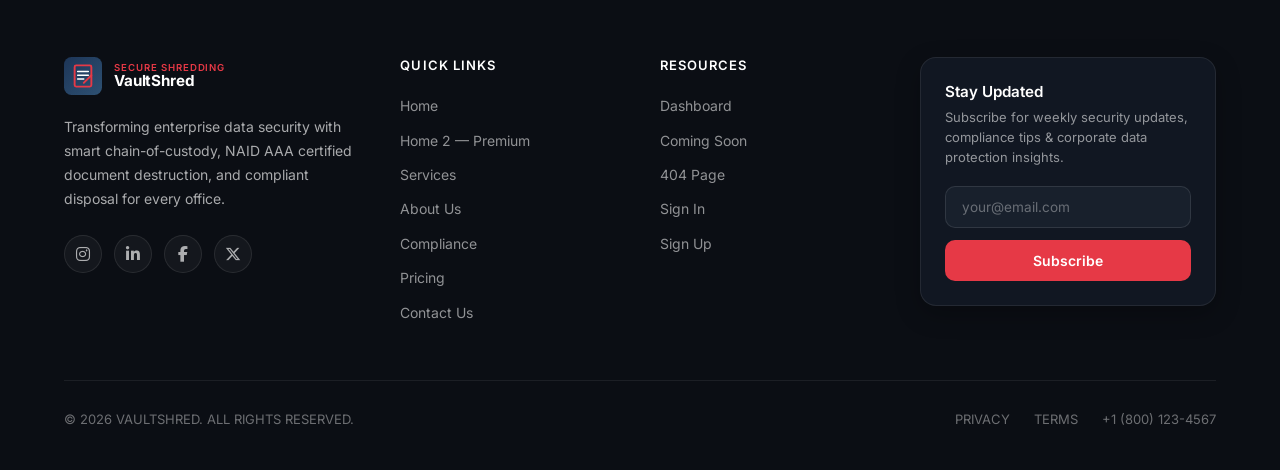
==== commit aa5b5874: "refactor: improve responsive styles for pricing and cards while updating text content" ====
--- a/index.html
+++ b/index.html
@@ -7,7 +7,7 @@
     <meta name="description" content="VaultShred provides certified on-site and off-site document shredding and destruction services. HIPAA, FACTA & NAID AAA compliant. Schedule a pickup today.">
     <link rel="icon" href="favicon.svg" type="image/svg+xml">
     <link rel="stylesheet" href="https://cdnjs.cloudflare.com/ajax/libs/font-awesome/6.5.1/css/all.min.css">
-    <link rel="stylesheet" href="style.css?v=8.1">
+    <link rel="stylesheet" href="style.css?v=8.5">
 </head>
 <body>
 
--- a/style.css
+++ b/style.css
@@ -1968,9 +1968,9 @@
 .pricing-name{font-size:1.1rem;font-weight:600;color:var(--text);margin-bottom:8px}
 .pricing-desc{font-size:.875rem;color:var(--text-muted);margin-bottom:24px;line-height:1.5;font-weight:400}
 .pricing-price{margin-bottom:24px}
-.pricing-price .amount{font-size:2.75rem;font-weight:700;color:var(--text);line-height:1}
+.pricing-price .amount{font-size:clamp(2rem, 4vw, 2.4rem);font-weight:700;color:var(--text);line-height:1}
 .pricing-price .period{font-size:.9rem;color:var(--text-muted);font-weight:400}
-.pricing-features{text-align:left;margin-bottom:28px;display:flex;flex-direction:column;gap:10px}
+.pricing-features{text-align:left;margin:0 auto 28px;display:flex;flex-direction:column;gap:10px;width:-moz-fit-content;width:fit-content;max-width:100%}
 [dir="rtl"] .pricing-features{text-align:right}
 .pricing-feature{display:flex;align-items:center;gap:10px;font-size:.875rem;color:var(--text-secondary);font-weight:400}
 .pricing-feature i{color:currentColor;font-size:.8rem;flex-shrink:0}
@@ -2905,6 +2905,7 @@
     .testimonials-grid{grid-template-columns:1fr}
     .pricing-grid{grid-template-columns:1fr}
     .pricing-grid .pricing-card:last-child:nth-child(odd){grid-column:auto;max-width:100%}
+    .pricing-price .amount{font-size:2.1rem}
     .industries-grid{grid-template-columns:repeat(2,1fr)}
     .compliance-regs-grid{grid-template-columns:1fr}
     .compliance-img-wrap{height:290px}
@@ -2970,6 +2971,8 @@
 
 /* RESPONSIVE 480px */
 @media(max-width:480px){
+    .pricing-card{padding:26px 20px}
+    .pricing-price .amount{font-size:1.85rem}
     .service-full-img{height:230px}
     .why-us-img{height:300px}
     .compliance-img-wrap{height:210px}
@@ -3008,6 +3011,7 @@
 
 /* RESPONSIVE 360px */
 @media(max-width:390px){
+    .pricing-price .amount{font-size:1.65rem}
     .hero-split-right{height:185px;margin:6px auto 62px;border-radius:12px}
     .btn-xl,.btn-lg{padding:12px 20px;font-size:.9rem}
     .hero-actions .btn{width:100%;justify-content:center}
@@ -3076,18 +3080,20 @@
 .glass-testimonials::before{content:'';position:absolute;top:-100px;left:50%;transform:translateX(-50%);width:700px;height:700px;background:radial-gradient(circle,rgba(230,57,70,.12) 0%,transparent 55%);border-radius:50%;pointer-events:none}
 .dark .glass-testimonials::before{background:radial-gradient(circle,rgba(230,57,70,.08) 0%,transparent 55%)}
 .glass-grid{display:grid;grid-template-columns:1fr 1fr;gap:24px;margin-top:48px;position:relative;z-index:1}
-.glass-card{background:var(--bg-card);border:1px solid var(--border);border-radius:var(--radius-xl);padding:32px;position:relative;overflow:hidden;transition:all .4s var(--ease)}
+.glass-card{background:var(--bg-card);border:1px solid var(--border);border-radius:var(--radius-xl);padding:32px;position:relative;overflow:hidden;transition:all .4s var(--ease);text-align:center;display:flex;flex-direction:column;align-items:center}
 .glass-card::before{content:'';position:absolute;top:-40px;right:-40px;width:120px;height:120px;background:var(--secondary-50);border-radius:50%;transition:transform .4s var(--ease);pointer-events:none}
 .dark .glass-card::before{background:rgba(230,57,70,.06)}
 .glass-card:hover{transform:translateY(-4px);box-shadow:var(--shadow-xl);border-color:var(--secondary-100)}
 .glass-card:hover::before{transform:scale(1.5)}
-.glass-card .gc-rating{display:flex;gap:2px;margin-bottom:14px}
+.glass-card .gc-rating{display:flex;gap:4px;margin-bottom:14px;justify-content:center}
 .glass-card .gc-rating i{color:#F59E0B;font-size:.85rem}
-.glass-card .gc-text{font-size:1rem;color:var(--text-secondary);line-height:1.75;font-weight:400;font-style:italic;margin-bottom:24px;position:relative;z-index:1}
-.gc-avatar{width:48px;height:48px;border-radius:var(--radius-lg);background:linear-gradient(135deg,var(--primary),var(--primary-light));color:#fff;display:flex;align-items:center;justify-content:center;font-weight:700;font-size:1rem;flex-shrink:0;overflow:hidden;border:2px solid rgba(255,255,255,0.1)}
+.glass-card .gc-text{font-size:1rem;color:var(--text-secondary);line-height:1.75;font-weight:400;font-style:italic;margin-bottom:24px;position:relative;z-index:1;text-align:center;flex-grow:1}
+.gc-author{display:flex;flex-direction:column;align-items:center;text-align:center;margin-top:auto}
+.gc-avatar{width:48px;height:48px;border-radius:var(--radius-lg);background:linear-gradient(135deg,var(--primary),var(--primary-light));color:#fff;display:flex;align-items:center;justify-content:center;font-weight:700;font-size:1rem;flex-shrink:0;overflow:hidden;border:2px solid rgba(255,255,255,0.1);margin:0 auto 10px}
 .gc-avatar img{width:100%;height:100%;object-fit:cover;border-radius:inherit;display:block}
-.gc-meta .gc-name{font-size:.9rem;font-weight:600;color:var(--text);display:block}
-.gc-meta .gc-role{font-size:.8rem;color:var(--text-muted);font-weight:400;display:block;margin-top:1px}
+.gc-meta{text-align:center}
+.gc-meta .gc-name{font-size:.9rem;font-weight:600;color:var(--text);display:block;text-align:center}
+.gc-meta .gc-role{font-size:.8rem;color:var(--text-muted);font-weight:400;display:block;margin-top:2px;text-align:center}
 .glass-feature-card{grid-column:span 2;background:var(--primary);border-color:var(--primary);border-radius:var(--radius-xl);padding:40px 48px;display:flex;align-items:center;gap:48px;color:#fff;transition:all .4s var(--ease)}
 .dark .glass-feature-card{background:#0D1729;border-color:var(--border)}
 .glass-feature-card:hover{transform:translateY(-4px);box-shadow:var(--shadow-xl)}
@@ -3214,8 +3220,11 @@
         max-width:720px;
         margin:0 auto;
         width:100%;
-    }
-    .glass-grid{grid-template-columns:1fr}
+        display:grid;
+        grid-template-columns:repeat(2,1fr);
+        gap:16px;
+    }
+    .glass-grid{grid-template-columns:1fr;gap:24px;max-width:680px;margin-left:auto;margin-right:auto}
     .glass-feature-card{grid-column:span 1;flex-direction:column;gap:20px;padding:28px;text-align:center}
     .gfc-content p{max-width:100%}
     .stagger-grid{grid-template-columns:1fr}
@@ -3231,8 +3240,14 @@
     .bento-grid{grid-template-columns:1fr;gap:20px}
     .bento-card{min-height:320px}
     .feature-counters{grid-template-columns:repeat(3,1fr);gap:10px}
-    .feature-strip-right{grid-template-columns:1fr;padding:20px}
-    .glass-feature-card{flex-direction:column;gap:16px;padding:24px;text-align:center}
+    .feature-strip-right{grid-template-columns:repeat(2,1fr);gap:14px;padding:20px}
+    .fs-card{padding:18px 16px}
+    .fs-card h4{font-size:.9rem}
+    .fs-card p{font-size:.78rem}
+    .glass-grid{grid-template-columns:1fr;gap:20px;max-width:620px;margin-left:auto;margin-right:auto;margin-top:36px}
+    .glass-card{padding:28px 24px}
+    .glass-card .gc-text{font-size:.95rem;line-height:1.7;margin-bottom:20px}
+    .glass-feature-card{grid-column:span 1;flex-direction:column;gap:16px;padding:24px;text-align:center}
     .spotlight-stats{grid-template-columns:1fr 1fr}
     .spotlight-quote{padding:30px 22px 68px;min-height:auto}
     .sq-text{font-size:1.02rem;line-height:1.65;min-height:auto;margin-bottom:18px}
@@ -3241,6 +3256,11 @@
     [dir="rtl"] .sq-verified-badge{margin-right:0;margin-left:0}
     .sq-controls{bottom:18px;right:22px}
     [dir="rtl"] .sq-controls{right:auto;left:22px}
+}
+@media(max-width:575px){
+    .feature-strip-right{grid-template-columns:1fr;padding:18px;gap:12px}
+    .glass-grid{grid-template-columns:1fr;gap:16px}
+    .glass-feature-card{grid-column:span 1}
 }
 @media(max-width:480px){
     .bento-card{min-height:360px}
@@ -3530,7 +3550,7 @@
 
 /* Stat & Typography */
 .eco-stat{
-    font-size: 2.25rem;
+    font-size: clamp(1.75rem, 3.5vw, 2.1rem);
     font-weight: 800;
     color: var(--text);
     letter-spacing: -0.03em;
@@ -3959,6 +3979,8 @@
 }
 @media(max-width:768px){
     .eco-grid{grid-template-columns:1fr}
+    .eco-card{padding:26px 22px}
+    .eco-stat{font-size:1.75rem}
     .cm-tabs-nav{flex-direction:column;align-items:stretch;max-width:440px;margin:40px auto 0;width:100%}
     .cm-tab-btn{justify-content:flex-start;padding:14px 24px}
     .coc-grid{grid-template-columns:1fr;gap:28px;margin-top:32px;width:100%}
@@ -3968,6 +3990,8 @@
     .cs-img-wrap{height:300px}
 }
 @media(max-width:480px){
+    .eco-card{padding:22px 18px}
+    .eco-stat{font-size:1.52rem}
     .cm-tab-btn{padding:13px 20px}
     .cs-img-wrap{height:220px}
     .coc-feed{padding:18px 14px;border-radius:var(--radius-lg)}
@@ -3988,6 +4012,7 @@
     .coc-features-box h3{font-size:1.25rem}
 }
 @media(max-width:360px){
+    .eco-stat{font-size:1.38rem}
     .coc-feed{padding:16px 10px}
     .coc-feed-header{flex-direction:column;align-items:flex-start;gap:6px}
     .coc-timeline::before{left:13px}
@@ -9358,7 +9383,10 @@
     .cta-command-pillars {
         grid-template-columns: 1fr;
         gap: 10px;
-        max-width: 440px;
+        max-width: 275px;
+        width: 100%;
+        margin-left: auto;
+        margin-right: auto;
     }
 }
 
